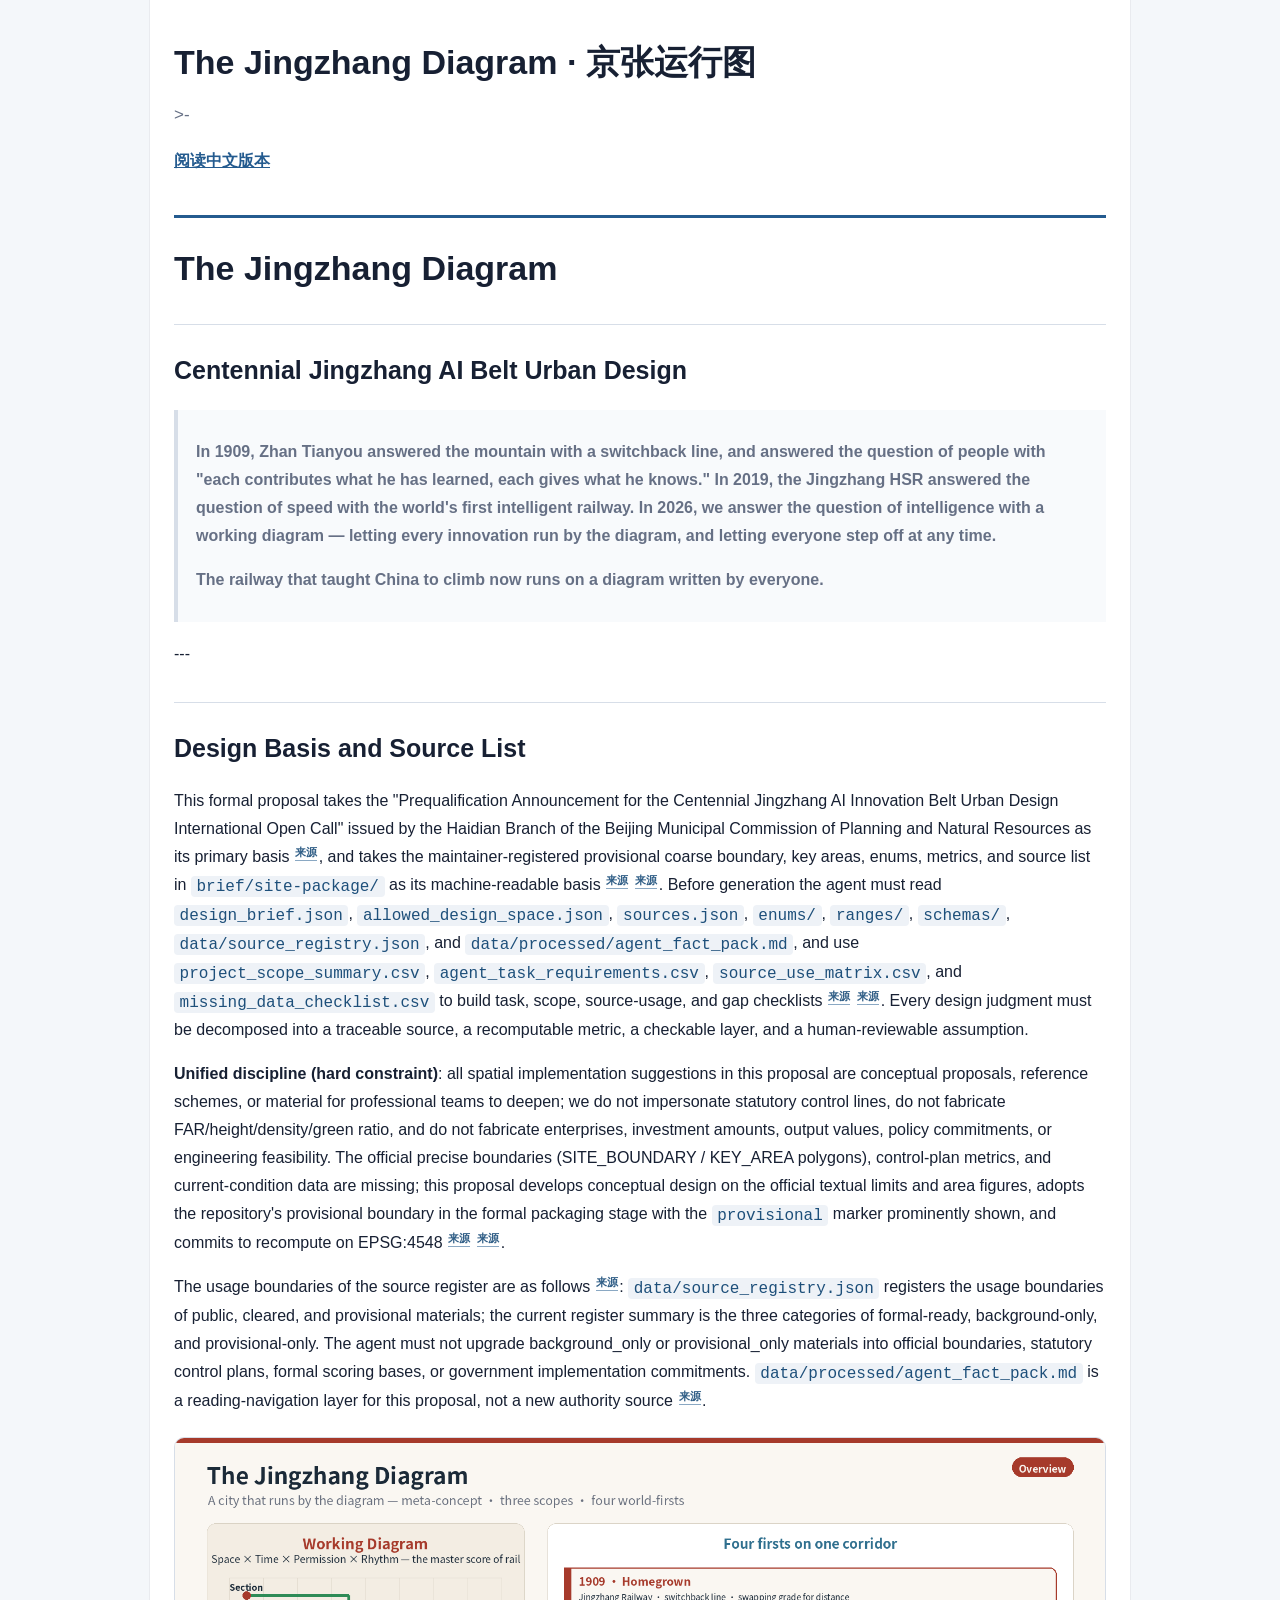
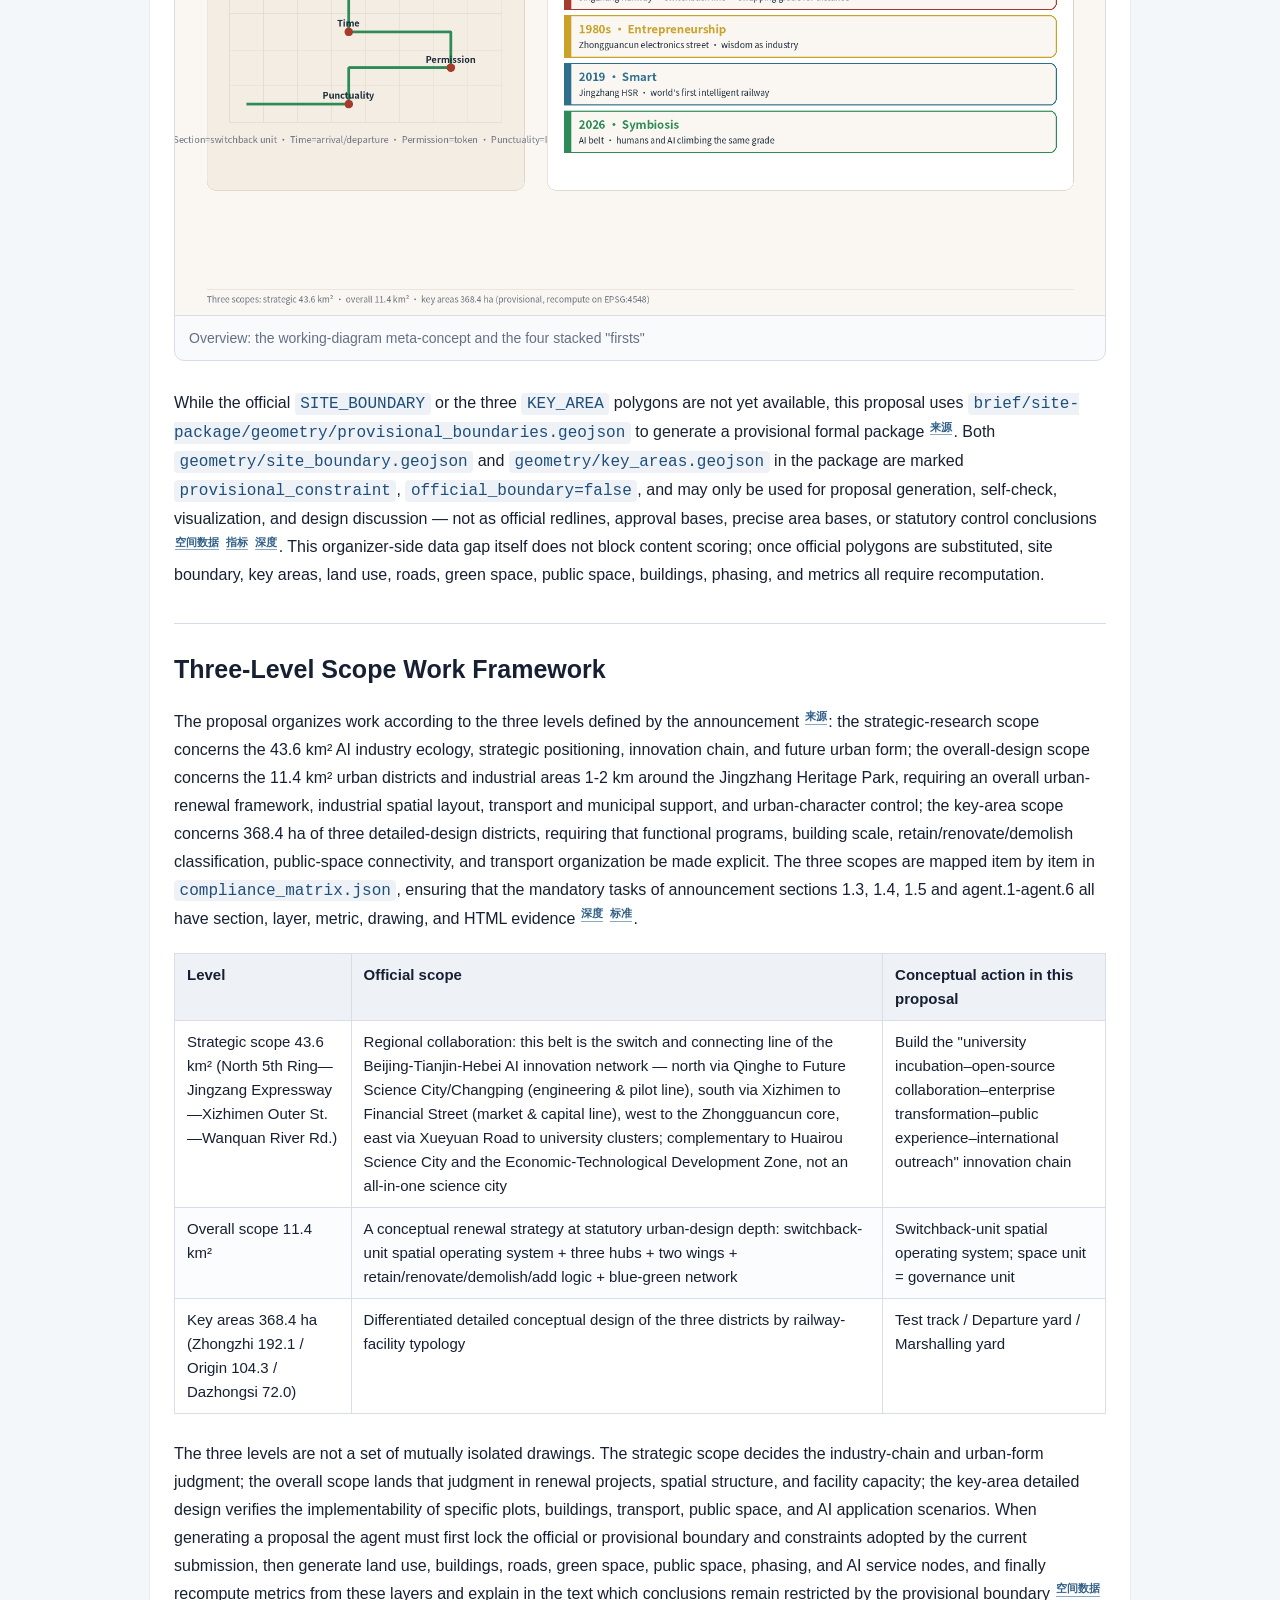
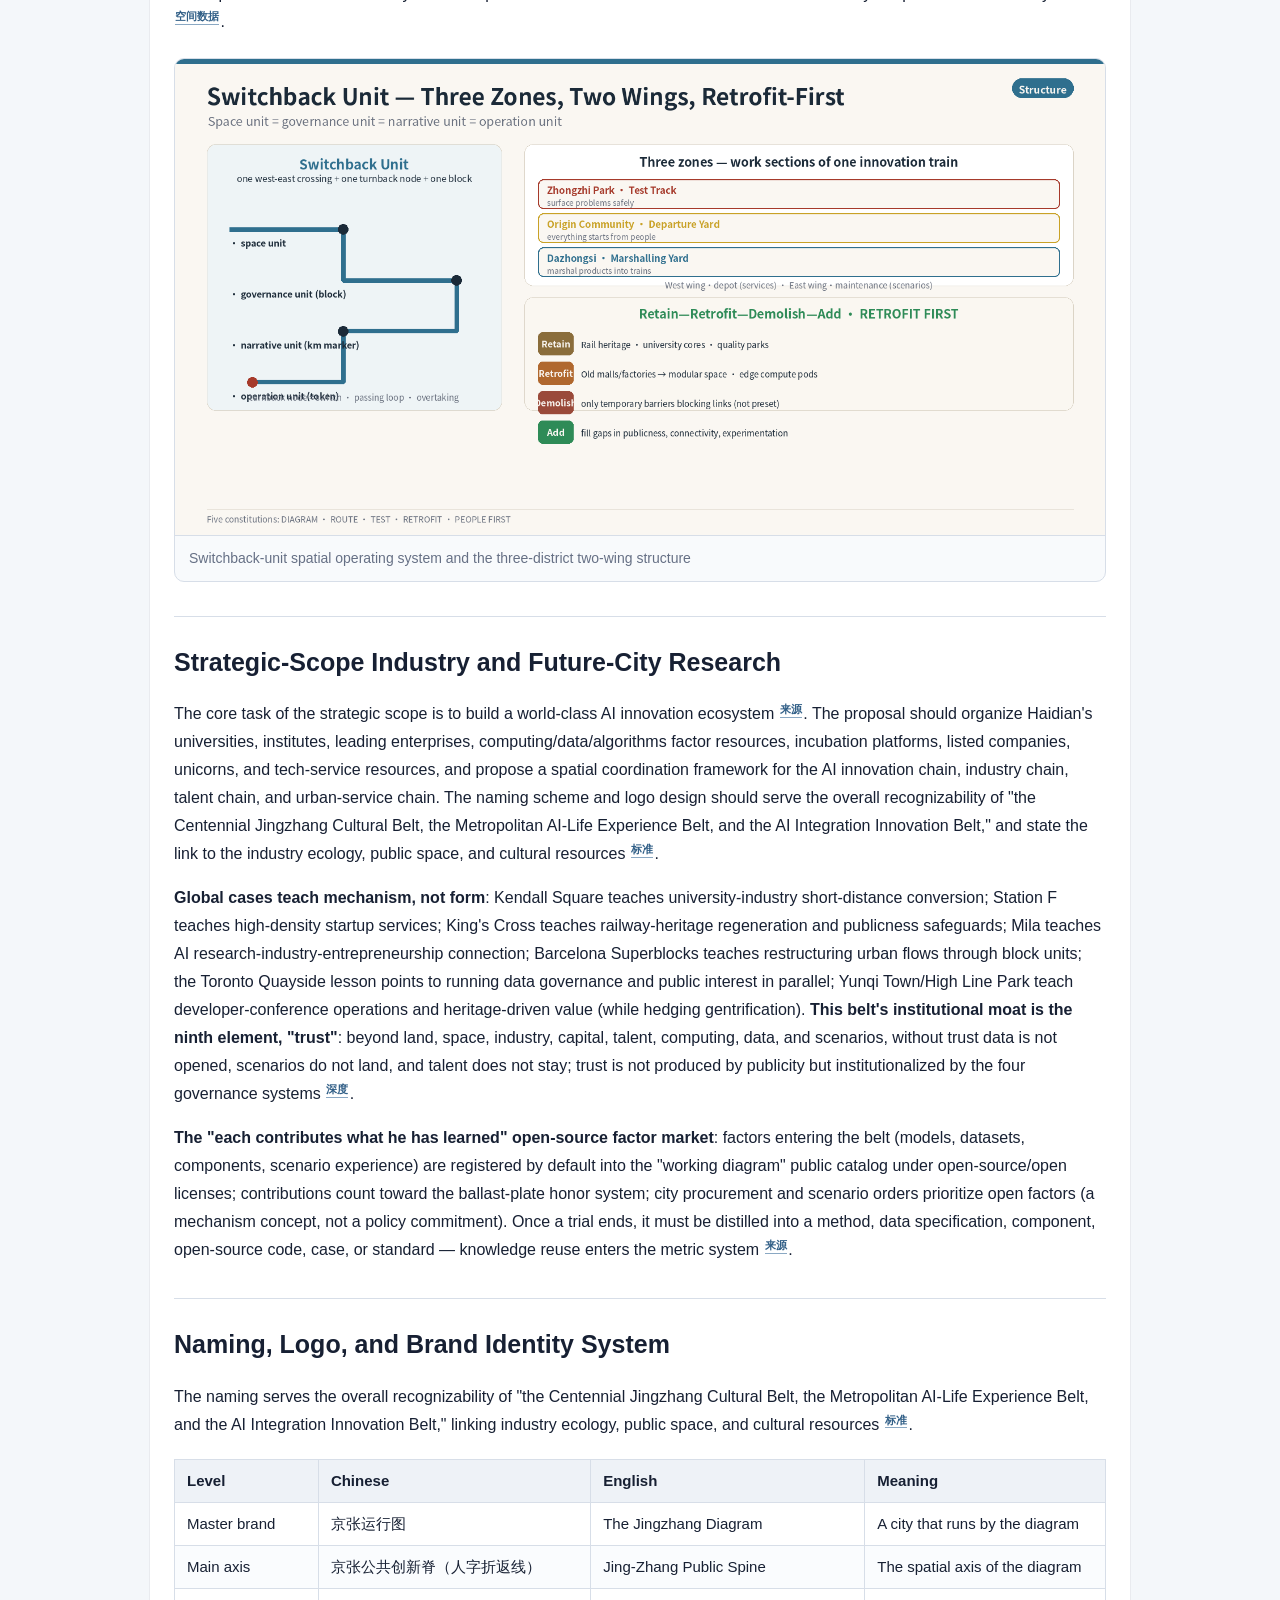
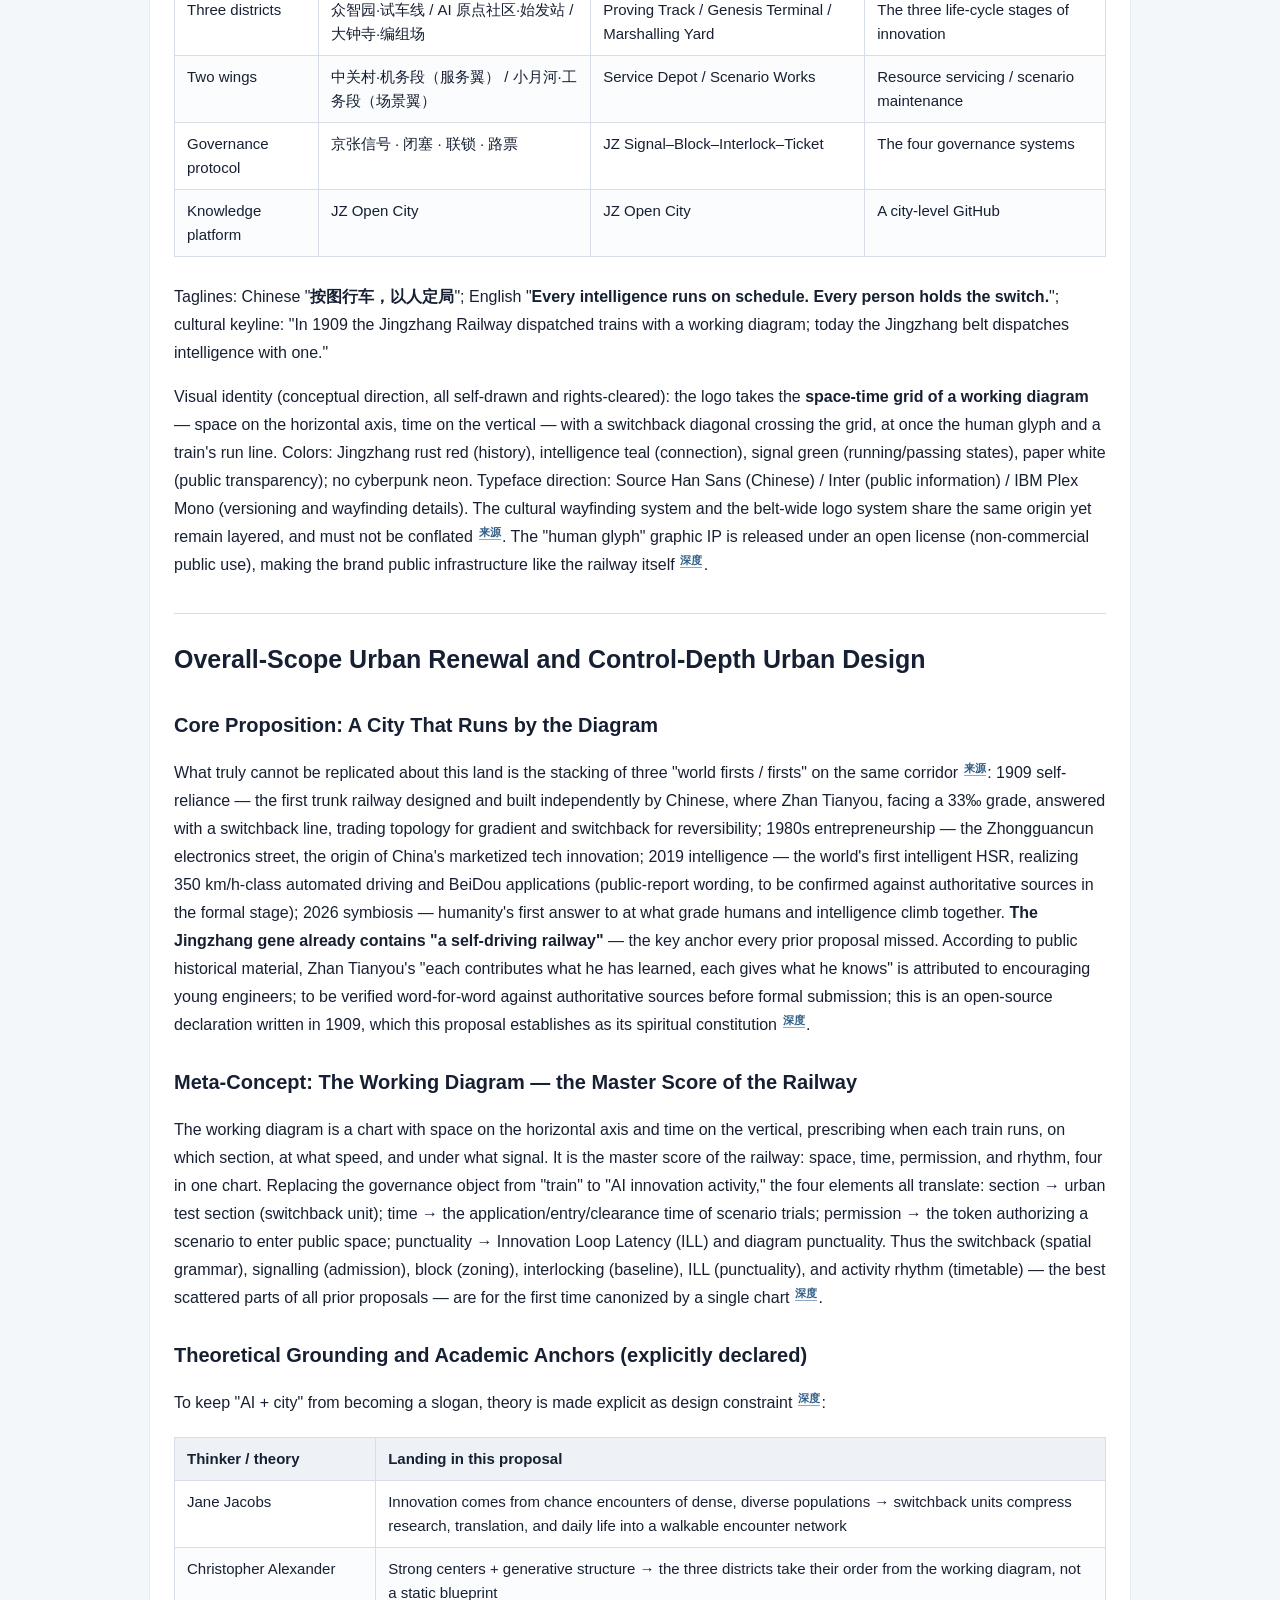
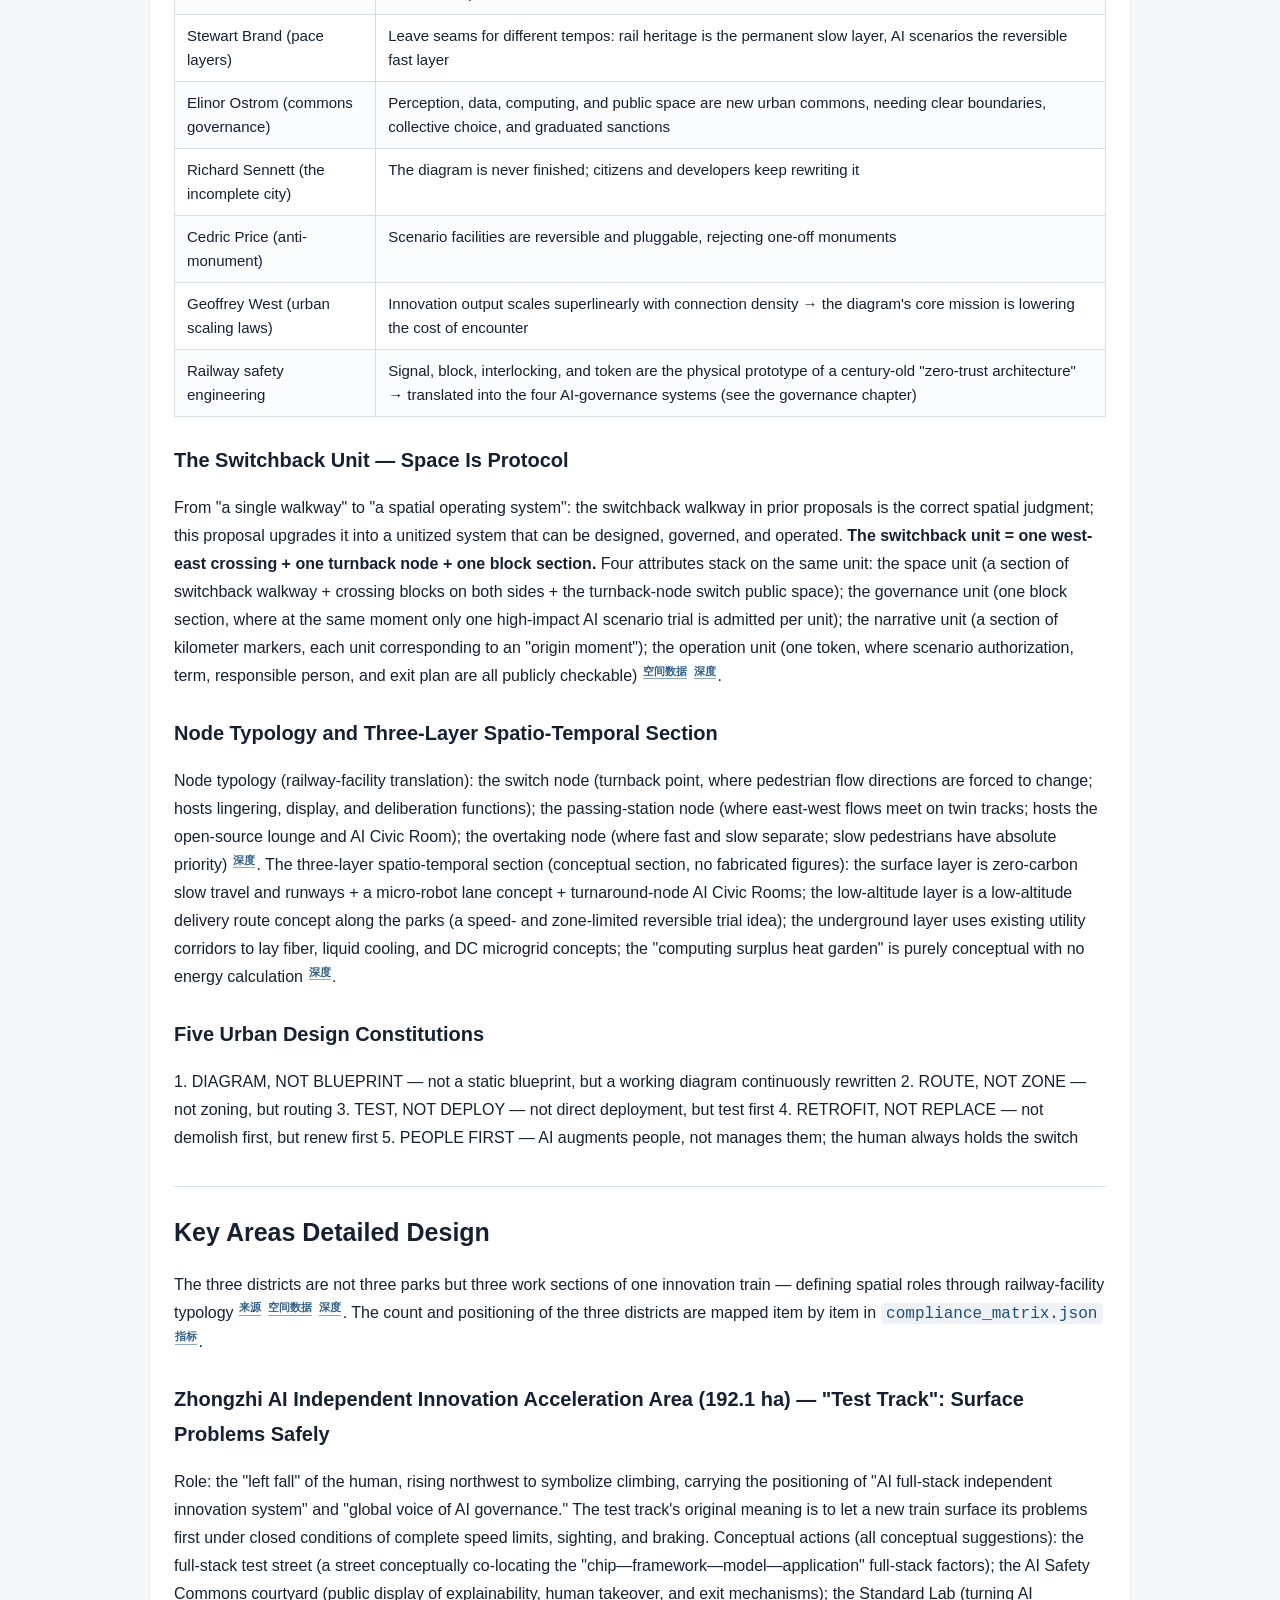
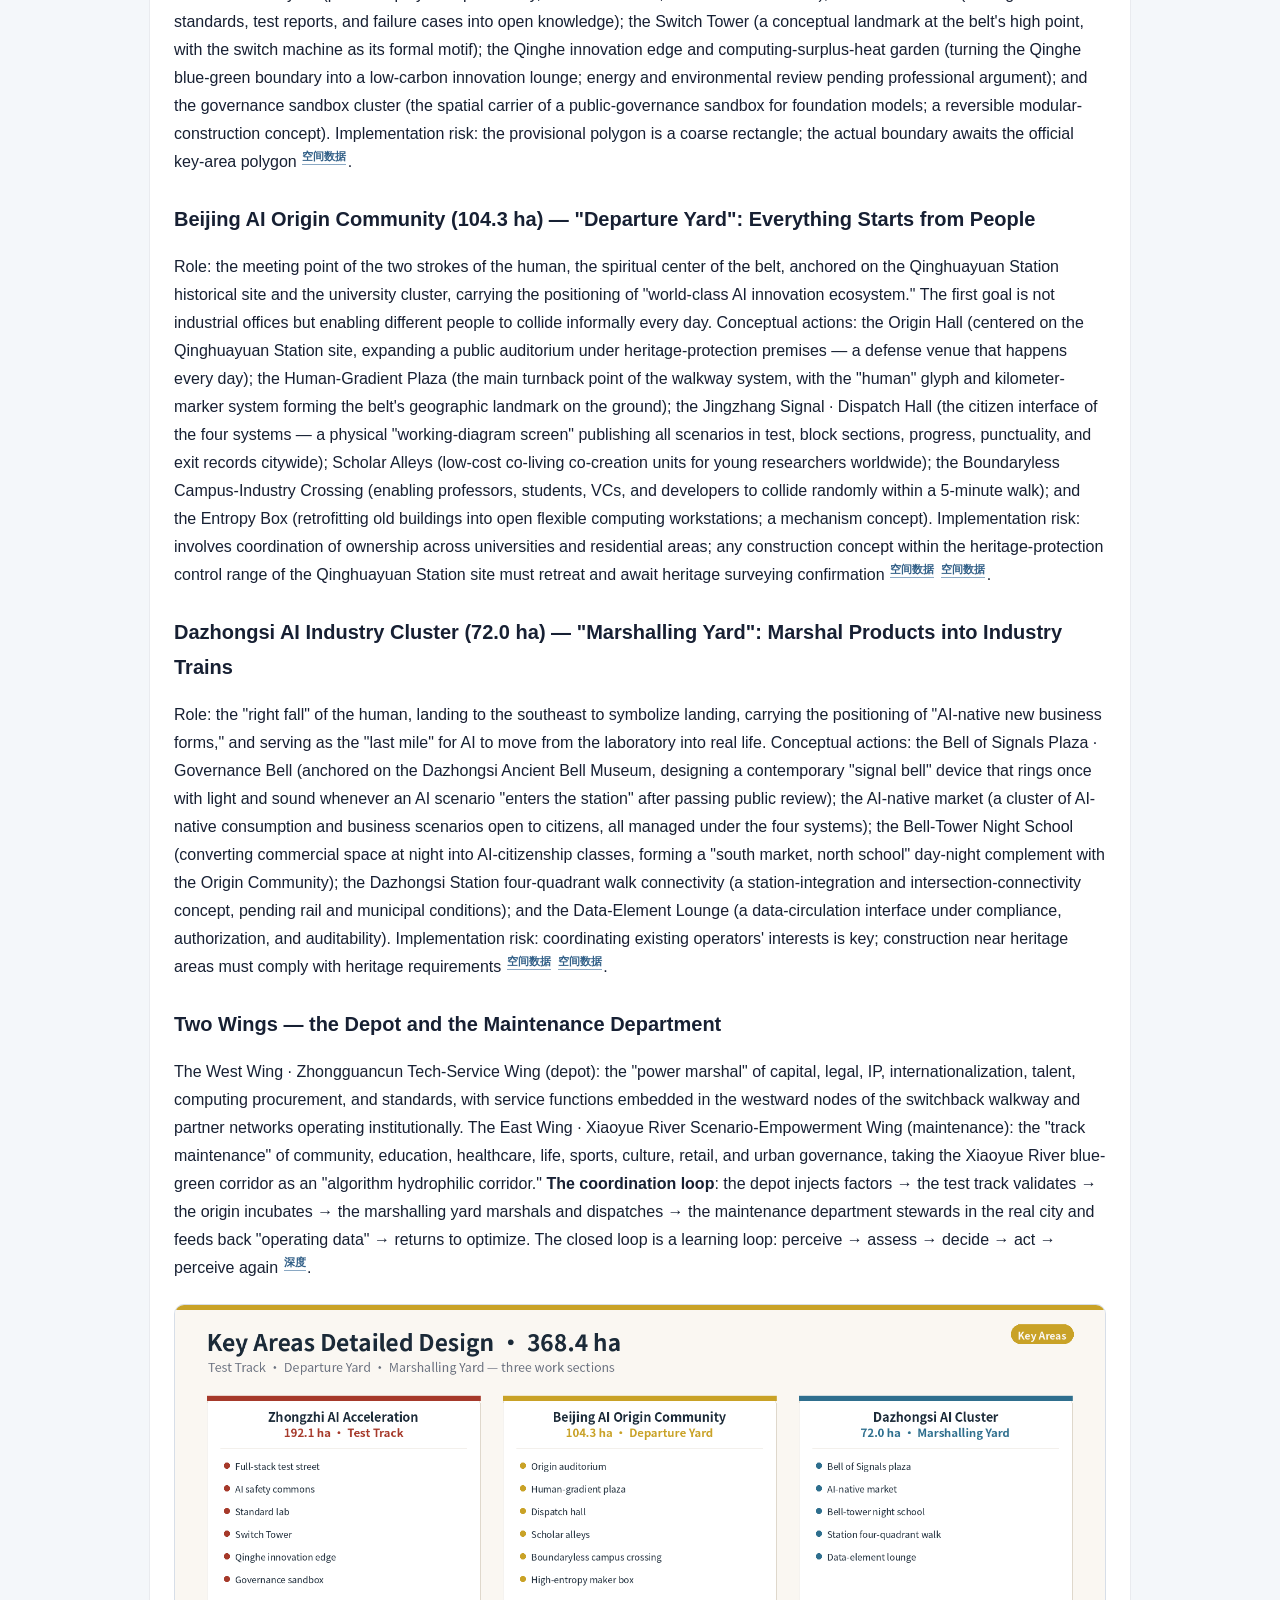
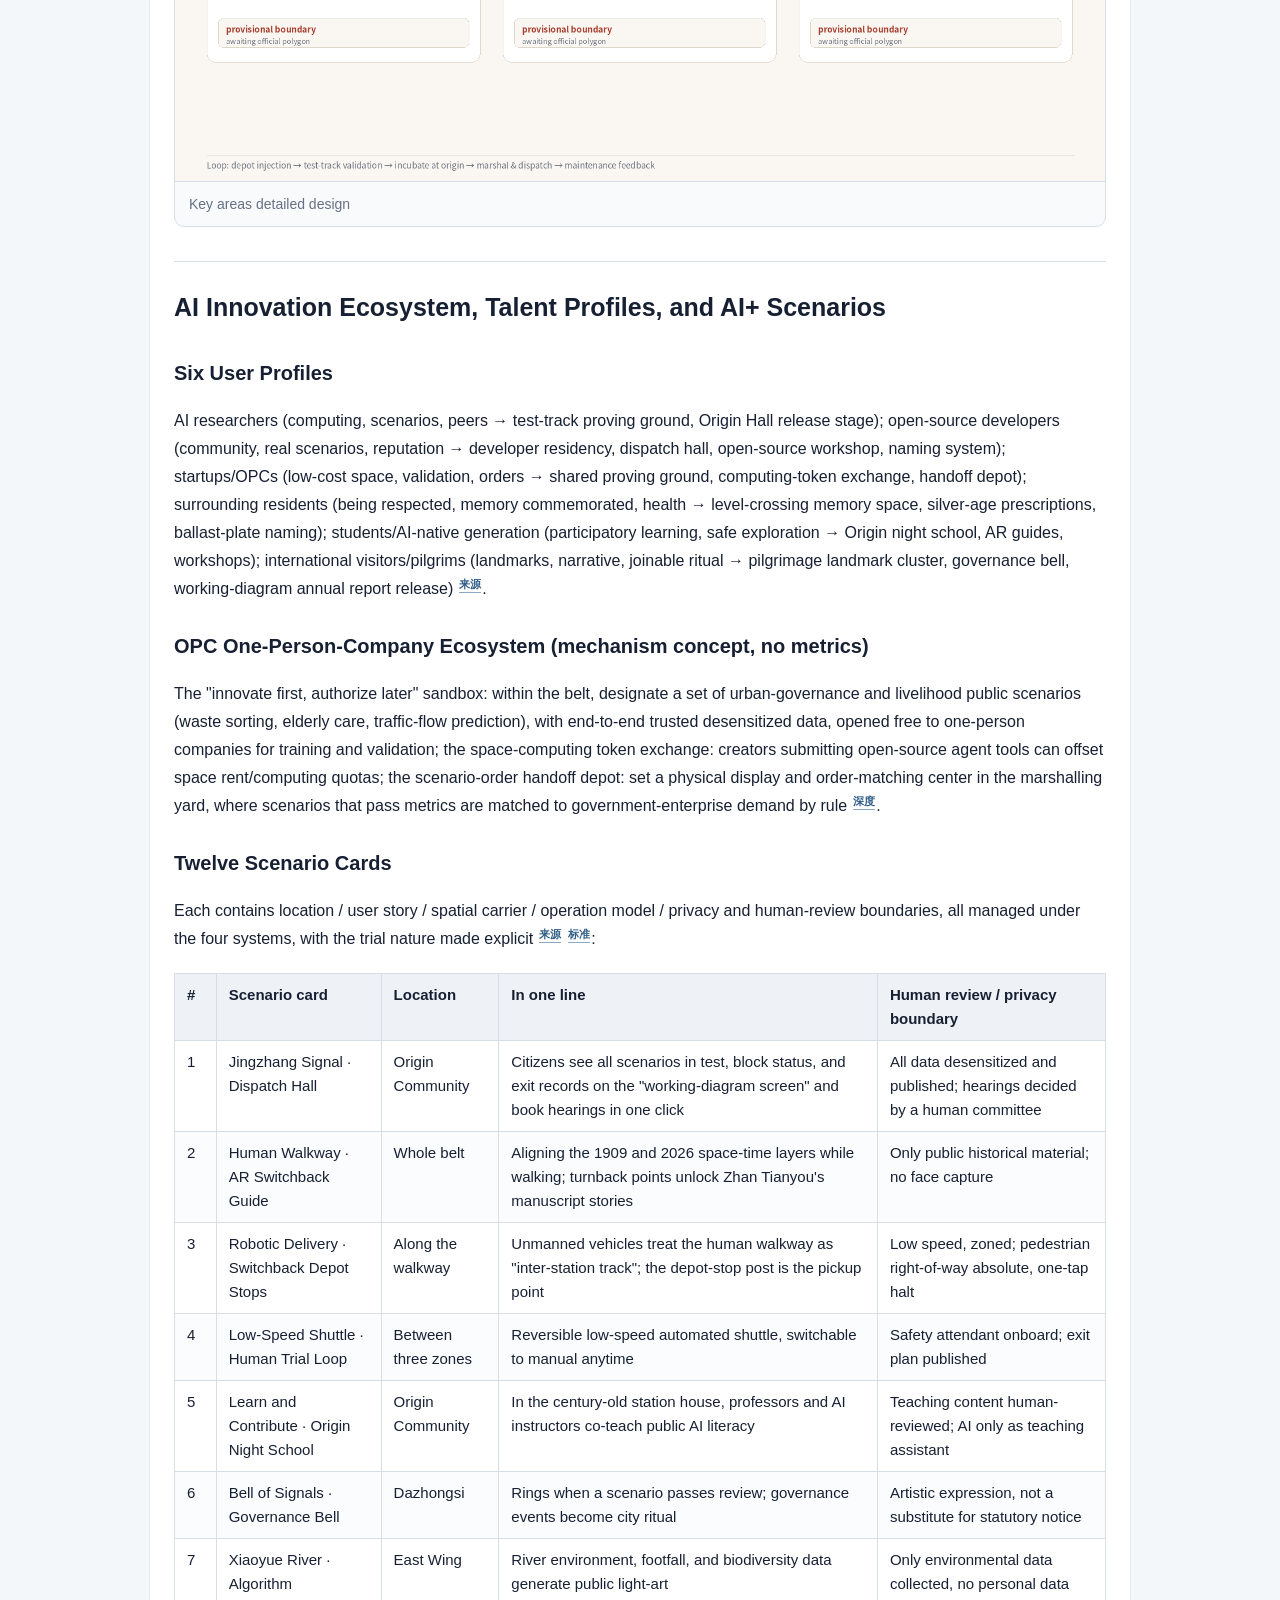
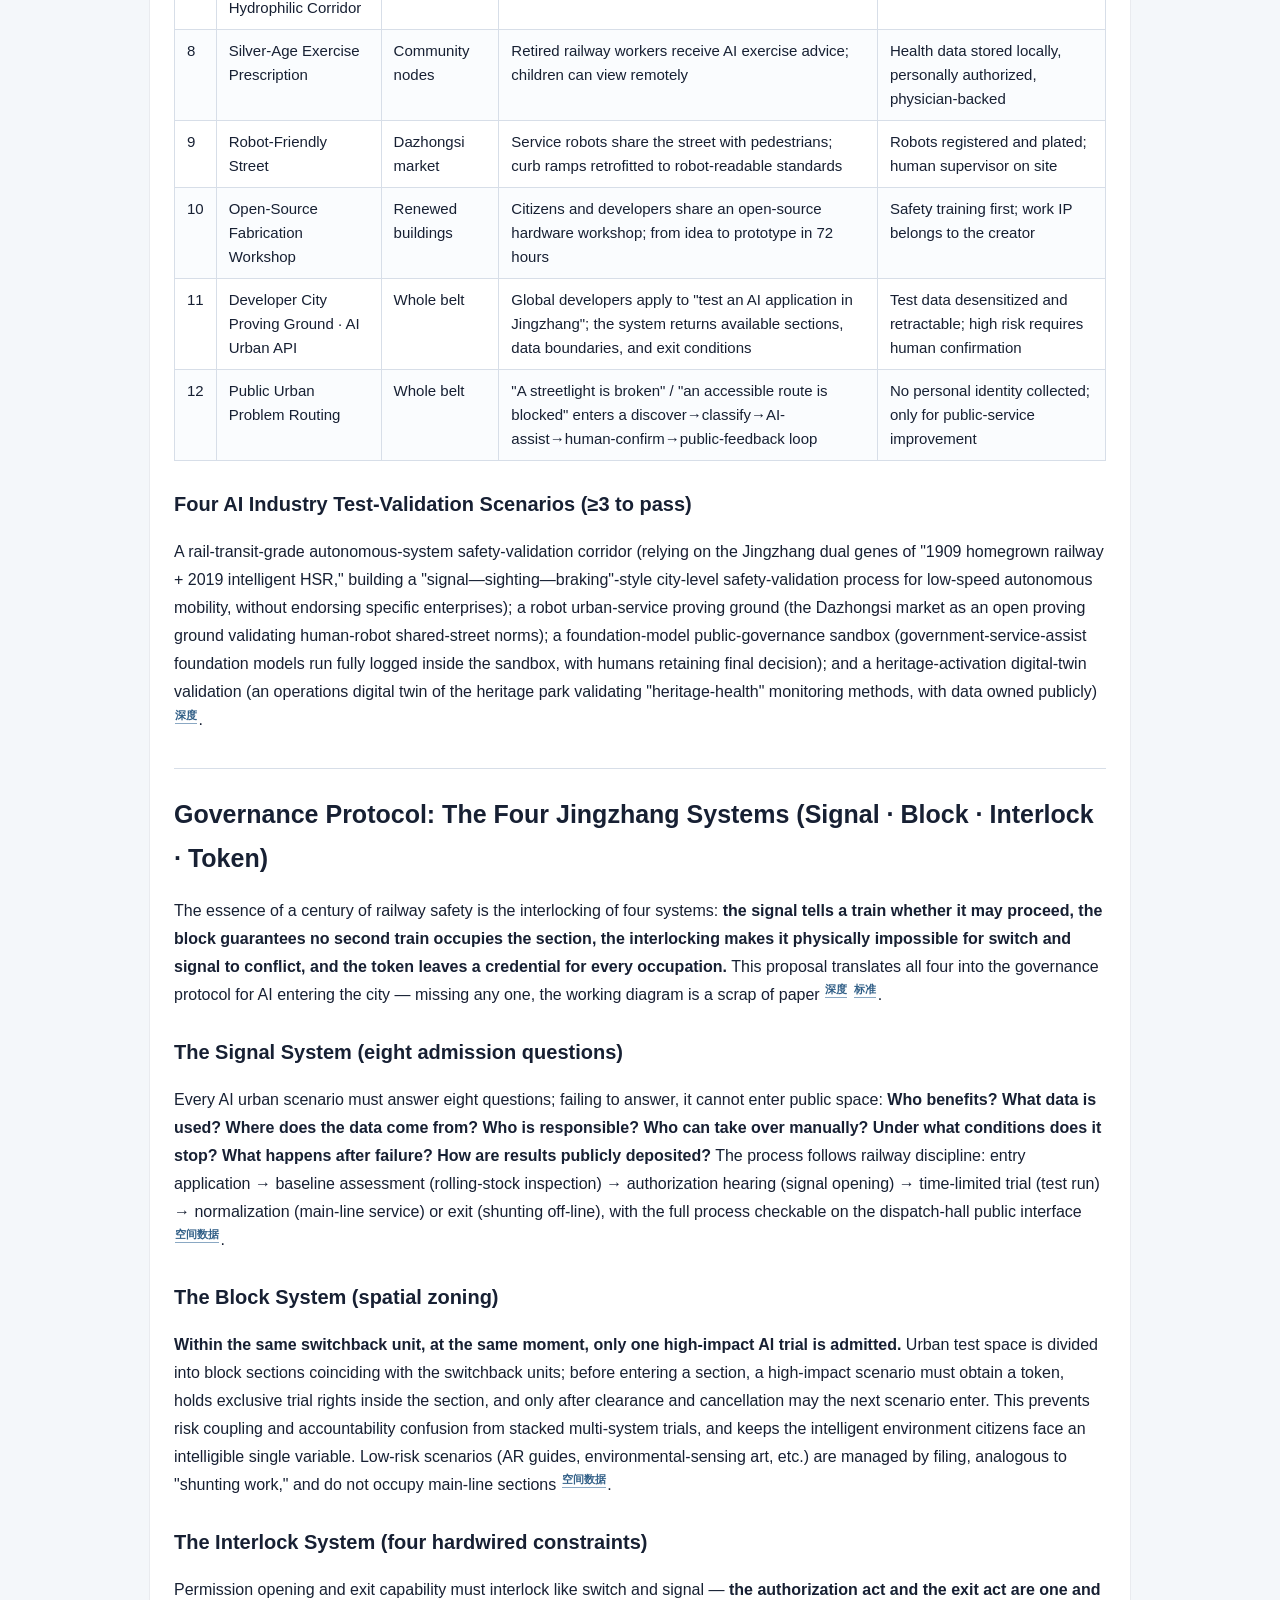
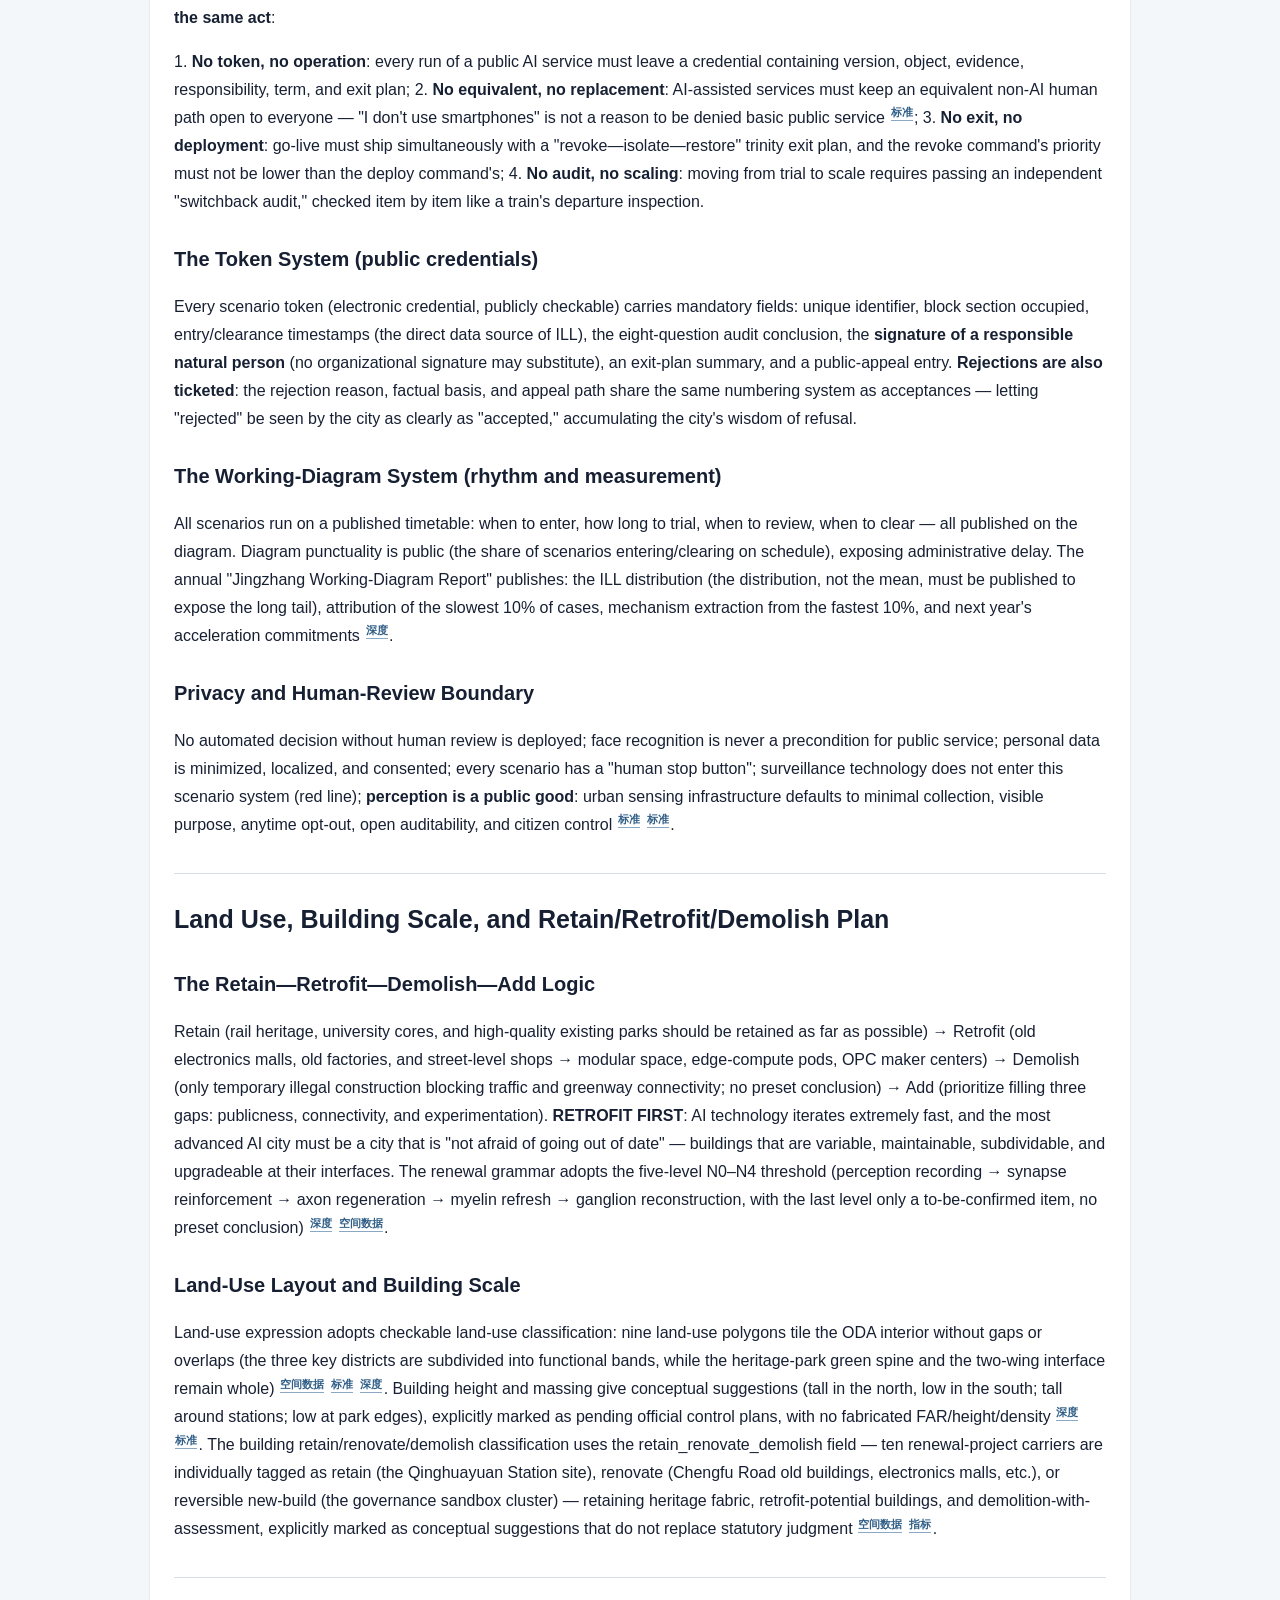
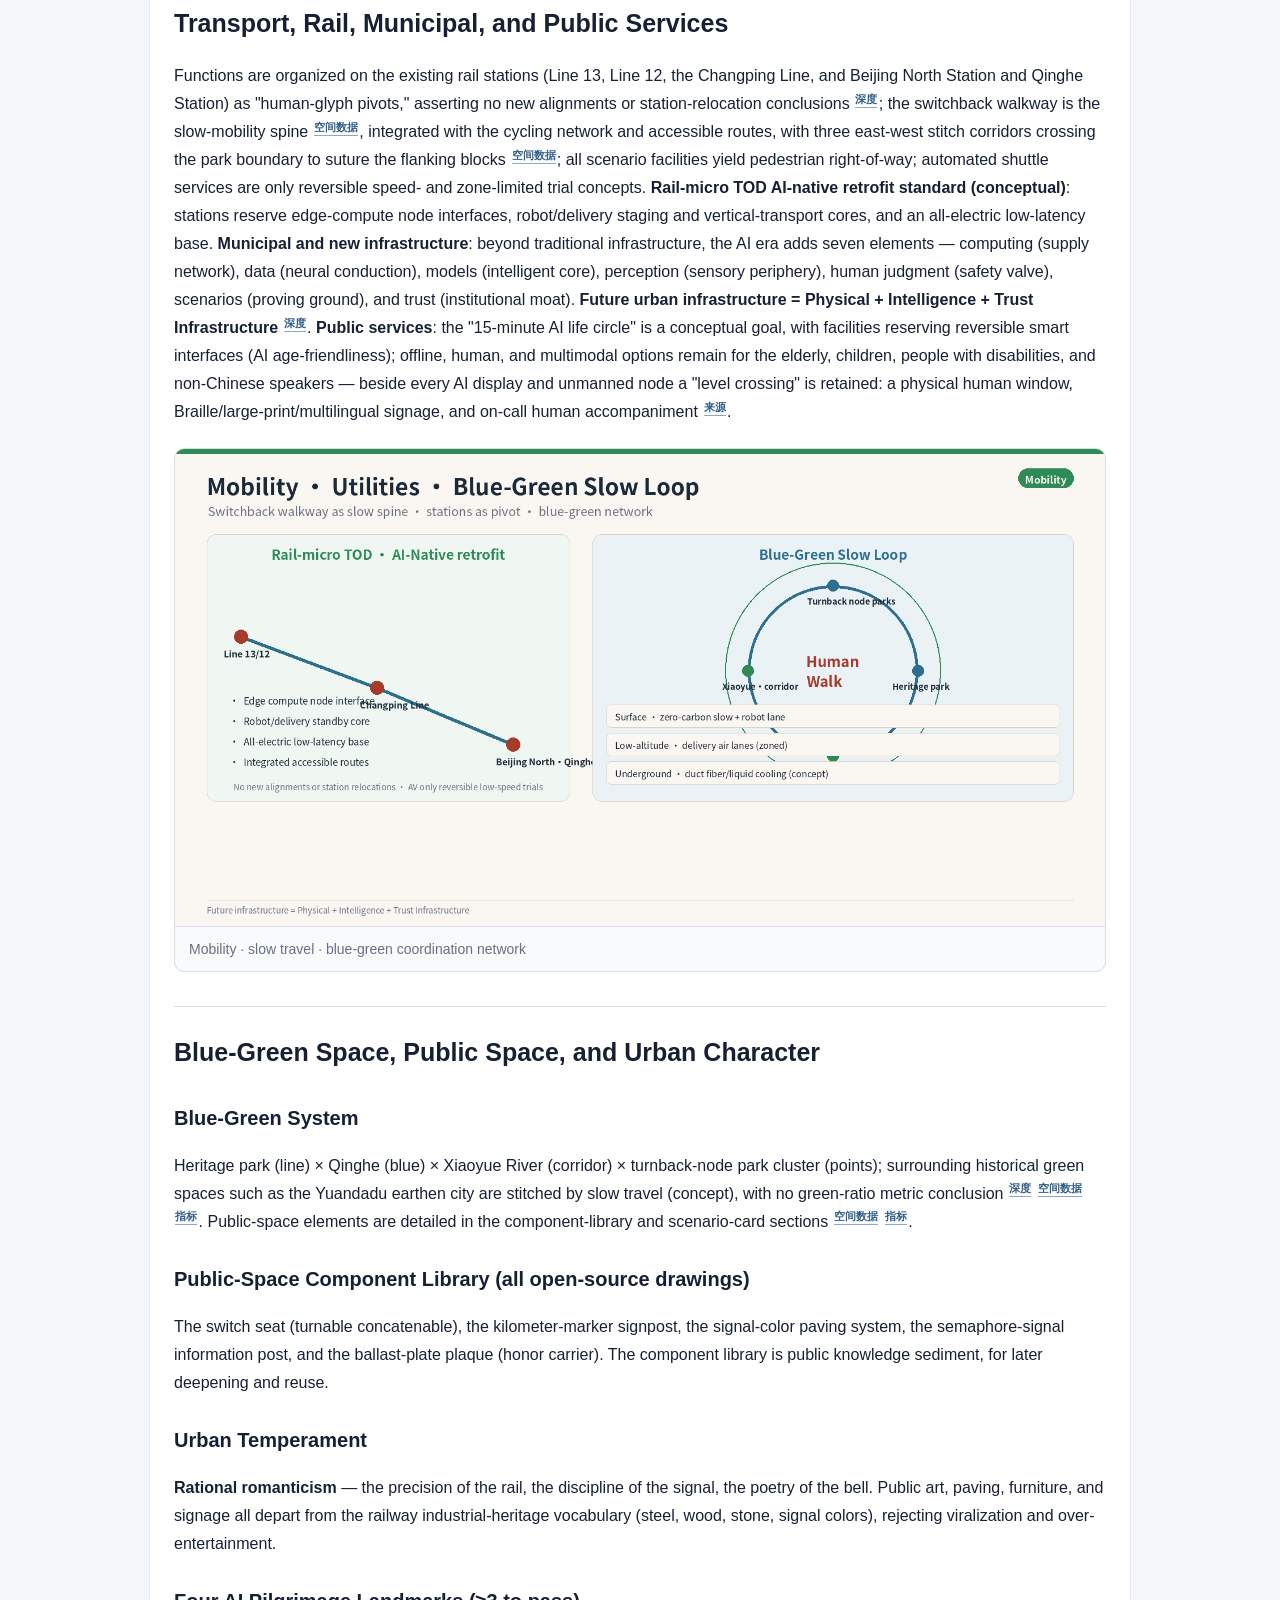
==== submissions/Juwan-Hwang/jingzhang-diagram/report/proposal.en.html @ b3044e55 "merge upstream/main: resolve conflicts in manifest.json and proposal.en.html" ====
<!doctype html>
<html lang="en">
<head>
<meta charset="utf-8">
<meta name="viewport" content="width=device-width, initial-scale=1">
<title>The Jingzhang Diagram · 京张运行图 - proposal report</title>
<style>
:root {
  --ink: #172033;
  --muted: #667085;
  --line: #d7dee8;
  --paper: #ffffff;
  --bg: #f4f7fa;
  --accent: #245b8f;
}
* { box-sizing: border-box; }
body {
  margin: 0;
  font-family: -apple-system, BlinkMacSystemFont, "PingFang SC", "Microsoft YaHei", "Noto Sans CJK SC", sans-serif;
  color: var(--ink);
  background: var(--bg);
  line-height: 1.75;
}
main {
  max-width: 980px;
  margin: 0 auto;
  padding: 42px 24px 72px;
  background: var(--paper);
  min-height: 100vh;
  box-shadow: 0 0 0 1px rgba(23, 32, 51, 0.05);
}
.hero {
  border-bottom: 3px solid var(--accent);
  padding-bottom: 24px;
  margin-bottom: 30px;
}
h1 { font-size: 34px; line-height: 1.22; margin: 0 0 10px; }
h2 { font-size: 25px; margin: 34px 0 12px; border-top: 1px solid var(--line); padding-top: 24px; }
h3 { font-size: 20px; margin: 26px 0 10px; }
p, li { font-size: 16px; }
blockquote {
  margin: 18px 0;
  padding: 12px 18px;
  border-left: 4px solid var(--line);
  color: var(--muted);
  background: #f8fafc;
}
code {
  background: #eef2f7;
  color: #1d4f7a;
  padding: 0.1em 0.35em;
  border-radius: 4px;
}
.summary { color: var(--muted); font-size: 17px; }
.translation-link a { color: var(--accent); font-weight: 700; }
.proposal-table { margin: 20px 0 26px; overflow-x: auto; }
.proposal-table table {
  border-collapse: collapse;
  width: 100%;
  min-width: 520px;
  font-size: 15px;
}
.proposal-table th, .proposal-table td {
  border: 1px solid var(--line);
  padding: 9px 12px;
  text-align: left;
  vertical-align: top;
  line-height: 1.6;
}
.proposal-table th { background: #eef2f7; color: var(--ink); font-weight: 700; }
.proposal-table tbody tr:nth-child(even) { background: #fafcfe; }
.proposal-table .align-center { text-align: center; }
.proposal-table .align-right { text-align: right; }
.proposal-figure {
  margin: 22px 0 28px;
  border: 1px solid var(--line);
  border-radius: 10px;
  overflow: hidden;
  background: #f8fafc;
}
.proposal-figure img {
  display: block;
  width: 100%;
  height: auto;
}
.proposal-figure figcaption {
  padding: 10px 14px;
  color: var(--muted);
  border-top: 1px solid var(--line);
  font-size: 14px;
}
.evidence {
  display: inline-flex;
  align-items: center;
  white-space: nowrap;
  margin: 0 0.12em;
  border-bottom: 1px solid #8aa8c3;
  color: #315f87;
  font-size: 0.68em;
  font-weight: 650;
  line-height: 1.35;
  vertical-align: super;
}
@media (max-width: 720px) {
  main { padding: 26px 16px 52px; }
  h1 { font-size: 26px; }
  h2 { font-size: 21px; }
}
</style>
</head>
<body>
<main>
<section class="hero">
<h1>The Jingzhang Diagram · 京张运行图</h1>
<p class="summary">&gt;-</p>
<p class="translation-link"><a href="proposal.html">阅读中文版本</a></p>
</section>
<h1>The Jingzhang Diagram</h1>
<h2>Centennial Jingzhang AI Belt Urban Design</h2>
<blockquote><p><strong>In 1909, Zhan Tianyou answered the mountain with a switchback line, and answered the question of people with &quot;each contributes what he has learned, each gives what he knows.&quot;</strong> <strong>In 2019, the Jingzhang HSR answered the question of speed with the world&#x27;s first intelligent railway.</strong> <strong>In 2026, we answer the question of intelligence with a working diagram — letting every innovation run by the diagram, and letting everyone step off at any time.</strong></p><p><strong>The railway that taught China to climb now runs on a diagram written by everyone.</strong></p></blockquote>
<p>---</p>
<h2>Design Basis and Source List</h2>
<p>This formal proposal takes the &quot;Prequalification Announcement for the Centennial Jingzhang AI Innovation Belt Urban Design International Open Call&quot; issued by the Haidian Branch of the Beijing Municipal Commission of Planning and Natural Resources as its primary basis <sup class="evidence evidence-source" data-evidence-kind="source" data-evidence-value="OFFICIAL-ANNOUNCEMENT" title="来源：OFFICIAL-ANNOUNCEMENT">来源</sup>, and takes the maintainer-registered provisional coarse boundary, key areas, enums, metrics, and source list in <code>brief/site-package/</code> as its machine-readable basis <sup class="evidence evidence-source" data-evidence-kind="source" data-evidence-value="SITE-PACKAGE" title="来源：SITE-PACKAGE">来源</sup> <sup class="evidence evidence-source" data-evidence-kind="source" data-evidence-value="AGENT-TASKBOOK" title="来源：AGENT-TASKBOOK">来源</sup>. Before generation the agent must read <code>design_brief.json</code>, <code>allowed_design_space.json</code>, <code>sources.json</code>, <code>enums/</code>, <code>ranges/</code>, <code>schemas/</code>, <code>data/source_registry.json</code>, and <code>data/processed/agent_fact_pack.md</code>, and use <code>project_scope_summary.csv</code>, <code>agent_task_requirements.csv</code>, <code>source_use_matrix.csv</code>, and <code>missing_data_checklist.csv</code> to build task, scope, source-usage, and gap checklists <sup class="evidence evidence-source" data-evidence-kind="source" data-evidence-value="SOURCE-REGISTRY" title="来源：SOURCE-REGISTRY">来源</sup> <sup class="evidence evidence-source" data-evidence-kind="source" data-evidence-value="PROCESSED-FACT-PACK" title="来源：PROCESSED-FACT-PACK">来源</sup>. Every design judgment must be decomposed into a traceable source, a recomputable metric, a checkable layer, and a human-reviewable assumption.</p>
<p><strong>Unified discipline (hard constraint)</strong>: all spatial implementation suggestions in this proposal are conceptual proposals, reference schemes, or material for professional teams to deepen; we do not impersonate statutory control lines, do not fabricate FAR/height/density/green ratio, and do not fabricate enterprises, investment amounts, output values, policy commitments, or engineering feasibility. The official precise boundaries (SITE_BOUNDARY / KEY_AREA polygons), control-plan metrics, and current-condition data are missing; this proposal develops conceptual design on the official textual limits and area figures, adopts the repository&#x27;s provisional boundary in the formal packaging stage with the <code>provisional</code> marker prominently shown, and commits to recompute on EPSG:4548 <sup class="evidence evidence-source" data-evidence-kind="source" data-evidence-value="BOUNDARY-SOURCE" title="来源：BOUNDARY-SOURCE">来源</sup> <sup class="evidence evidence-source" data-evidence-kind="source" data-evidence-value="KEY-AREA-SOURCE" title="来源：KEY-AREA-SOURCE">来源</sup>.</p>
<p>The usage boundaries of the source register are as follows <sup class="evidence evidence-source" data-evidence-kind="source" data-evidence-value="SOURCE-REGISTRY" title="来源：SOURCE-REGISTRY">来源</sup>: <code>data/source_registry.json</code> registers the usage boundaries of public, cleared, and provisional materials; the current register summary is the three categories of formal-ready, background-only, and provisional-only. The agent must not upgrade background_only or provisional_only materials into official boundaries, statutory control plans, formal scoring bases, or government implementation commitments. <code>data/processed/agent_fact_pack.md</code> is a reading-navigation layer for this proposal, not a new authority source <sup class="evidence evidence-source" data-evidence-kind="source" data-evidence-value="PROCESSED-FACT-PACK" title="来源：PROCESSED-FACT-PACK">来源</sup>.</p>
<figure class="proposal-figure"><img src="../assets/figures/site-overview.en.png" alt="Overview: the working-diagram meta-concept and the four stacked &quot;firsts&quot;"><figcaption>Overview: the working-diagram meta-concept and the four stacked &quot;firsts&quot;</figcaption></figure>
<p>While the official <code>SITE_BOUNDARY</code> or the three <code>KEY_AREA</code> polygons are not yet available, this proposal uses <code>brief/site-package/geometry/provisional_boundaries.geojson</code> to generate a provisional formal package <sup class="evidence evidence-source" data-evidence-kind="source" data-evidence-value="BOUNDARY-SOURCE" title="来源：BOUNDARY-SOURCE">来源</sup>. Both <code>geometry/site_boundary.geojson</code> and <code>geometry/key_areas.geojson</code> in the package are marked <code>provisional_constraint</code>, <code>official_boundary=false</code>, and may only be used for proposal generation, self-check, visualization, and design discussion — not as official redlines, approval bases, precise area bases, or statutory control conclusions <sup class="evidence evidence-data" data-evidence-kind="data" data-evidence-value="geometry/site_boundary.geojson#SITE-001" title="空间数据：geometry/site_boundary.geojson#SITE-001">空间数据</sup> <sup class="evidence evidence-metric" data-evidence-kind="metric" data-evidence-value="site_area_sqm" title="指标：site_area_sqm">指标</sup> <sup class="evidence evidence-depth" data-evidence-kind="depth" data-evidence-value="existing_conditions_diagnosis" title="深度：existing_conditions_diagnosis">深度</sup>. This organizer-side data gap itself does not block content scoring; once official polygons are substituted, site boundary, key areas, land use, roads, green space, public space, buildings, phasing, and metrics all require recomputation.</p>
<h2>Three-Level Scope Work Framework</h2>
<p>The proposal organizes work according to the three levels defined by the announcement <sup class="evidence evidence-source" data-evidence-kind="source" data-evidence-value="OFFICIAL-ANNOUNCEMENT" title="来源：OFFICIAL-ANNOUNCEMENT">来源</sup>: the strategic-research scope concerns the 43.6 km² AI industry ecology, strategic positioning, innovation chain, and future urban form; the overall-design scope concerns the 11.4 km² urban districts and industrial areas 1-2 km around the Jingzhang Heritage Park, requiring an overall urban-renewal framework, industrial spatial layout, transport and municipal support, and urban-character control; the key-area scope concerns 368.4 ha of three detailed-design districts, requiring that functional programs, building scale, retain/renovate/demolish classification, public-space connectivity, and transport organization be made explicit. The three scopes are mapped item by item in <code>compliance_matrix.json</code>, ensuring that the mandatory tasks of announcement sections 1.3, 1.4, 1.5 and agent.1-agent.6 all have section, layer, metric, drawing, and HTML evidence <sup class="evidence evidence-depth" data-evidence-kind="depth" data-evidence-value="three_level_scope_framework" title="深度：three_level_scope_framework">深度</sup> <sup class="evidence evidence-standard" data-evidence-kind="standard" data-evidence-value="PROJECT-AGENT-OPEN-CALL-TASKBOOK" title="标准：PROJECT-AGENT-OPEN-CALL-TASKBOOK">标准</sup>.</p>
<div class="proposal-table"><table><thead><tr><th>Level</th><th>Official scope</th><th>Conceptual action in this proposal</th></tr></thead><tbody><tr><td>Strategic scope 43.6 km² (North 5th Ring—Jingzang Expressway—Xizhimen Outer St.—Wanquan River Rd.)</td><td>Regional collaboration: this belt is the switch and connecting line of the Beijing-Tianjin-Hebei AI innovation network — north via Qinghe to Future Science City/Changping (engineering &amp; pilot line), south via Xizhimen to Financial Street (market &amp; capital line), west to the Zhongguancun core, east via Xueyuan Road to university clusters; complementary to Huairou Science City and the Economic-Technological Development Zone, not an all-in-one science city</td><td>Build the &quot;university incubation–open-source collaboration–enterprise transformation–public experience–international outreach&quot; innovation chain</td></tr><tr><td>Overall scope 11.4 km²</td><td>A conceptual renewal strategy at statutory urban-design depth: switchback-unit spatial operating system + three hubs + two wings + retain/renovate/demolish/add logic + blue-green network</td><td>Switchback-unit spatial operating system; space unit = governance unit</td></tr><tr><td>Key areas 368.4 ha (Zhongzhi 192.1 / Origin 104.3 / Dazhongsi 72.0)</td><td>Differentiated detailed conceptual design of the three districts by railway-facility typology</td><td>Test track / Departure yard / Marshalling yard</td></tr></tbody></table></div>
<p>The three levels are not a set of mutually isolated drawings. The strategic scope decides the industry-chain and urban-form judgment; the overall scope lands that judgment in renewal projects, spatial structure, and facility capacity; the key-area detailed design verifies the implementability of specific plots, buildings, transport, public space, and AI application scenarios. When generating a proposal the agent must first lock the official or provisional boundary and constraints adopted by the current submission, then generate land use, buildings, roads, green space, public space, phasing, and AI service nodes, and finally recompute metrics from these layers and explain in the text which conclusions remain restricted by the provisional boundary <sup class="evidence evidence-data" data-evidence-kind="data" data-evidence-value="geometry/site_boundary.geojson#SITE-001" title="空间数据：geometry/site_boundary.geojson#SITE-001">空间数据</sup> <sup class="evidence evidence-data" data-evidence-kind="data" data-evidence-value="geometry/key_areas.geojson#PROV-KEY-001" title="空间数据：geometry/key_areas.geojson#PROV-KEY-001">空间数据</sup>.</p>
<figure class="proposal-figure"><img src="../assets/figures/land-use-structure.en.png" alt="Switchback-unit spatial operating system and the three-district two-wing structure"><figcaption>Switchback-unit spatial operating system and the three-district two-wing structure</figcaption></figure>
<h2>Strategic-Scope Industry and Future-City Research</h2>
<p>The core task of the strategic scope is to build a world-class AI innovation ecosystem <sup class="evidence evidence-source" data-evidence-kind="source" data-evidence-value="AGENT-TASKBOOK" title="来源：AGENT-TASKBOOK">来源</sup>. The proposal should organize Haidian&#x27;s universities, institutes, leading enterprises, computing/data/algorithms factor resources, incubation platforms, listed companies, unicorns, and tech-service resources, and propose a spatial coordination framework for the AI innovation chain, industry chain, talent chain, and urban-service chain. The naming scheme and logo design should serve the overall recognizability of &quot;the Centennial Jingzhang Cultural Belt, the Metropolitan AI-Life Experience Belt, and the AI Integration Innovation Belt,&quot; and state the link to the industry ecology, public space, and cultural resources <sup class="evidence evidence-standard" data-evidence-kind="standard" data-evidence-value="PROJECT-AGENT-OPEN-CALL-TASKBOOK" title="标准：PROJECT-AGENT-OPEN-CALL-TASKBOOK">标准</sup>.</p>
<p><strong>Global cases teach mechanism, not form</strong>: Kendall Square teaches university-industry short-distance conversion; Station F teaches high-density startup services; King&#x27;s Cross teaches railway-heritage regeneration and publicness safeguards; Mila teaches AI research-industry-entrepreneurship connection; Barcelona Superblocks teaches restructuring urban flows through block units; the Toronto Quayside lesson points to running data governance and public interest in parallel; Yunqi Town/High Line Park teach developer-conference operations and heritage-driven value (while hedging gentrification). <strong>This belt&#x27;s institutional moat is the ninth element, &quot;trust&quot;</strong>: beyond land, space, industry, capital, talent, computing, data, and scenarios, without trust data is not opened, scenarios do not land, and talent does not stay; trust is not produced by publicity but institutionalized by the four governance systems <sup class="evidence evidence-depth" data-evidence-kind="depth" data-evidence-value="overall_spatial_structure" title="深度：overall_spatial_structure">深度</sup>.</p>
<p><strong>The &quot;each contributes what he has learned&quot; open-source factor market</strong>: factors entering the belt (models, datasets, components, scenario experience) are registered by default into the &quot;working diagram&quot; public catalog under open-source/open licenses; contributions count toward the ballast-plate honor system; city procurement and scenario orders prioritize open factors (a mechanism concept, not a policy commitment). Once a trial ends, it must be distilled into a method, data specification, component, open-source code, case, or standard — knowledge reuse enters the metric system <sup class="evidence evidence-source" data-evidence-kind="source" data-evidence-value="AGENT-TASKBOOK" title="来源：AGENT-TASKBOOK">来源</sup>.</p>
<h2>Naming, Logo, and Brand Identity System</h2>
<p>The naming serves the overall recognizability of &quot;the Centennial Jingzhang Cultural Belt, the Metropolitan AI-Life Experience Belt, and the AI Integration Innovation Belt,&quot; linking industry ecology, public space, and cultural resources <sup class="evidence evidence-standard" data-evidence-kind="standard" data-evidence-value="PROJECT-AGENT-OPEN-CALL-TASKBOOK" title="标准：PROJECT-AGENT-OPEN-CALL-TASKBOOK">标准</sup>.</p>
<div class="proposal-table"><table><thead><tr><th>Level</th><th>Chinese</th><th>English</th><th>Meaning</th></tr></thead><tbody><tr><td>Master brand</td><td>京张运行图</td><td>The Jingzhang Diagram</td><td>A city that runs by the diagram</td></tr><tr><td>Main axis</td><td>京张公共创新脊（人字折返线）</td><td>Jing-Zhang Public Spine</td><td>The spatial axis of the diagram</td></tr><tr><td>Three districts</td><td>众智园·试车线 / AI 原点社区·始发站 / 大钟寺·编组场</td><td>Proving Track / Genesis Terminal / Marshalling Yard</td><td>The three life-cycle stages of innovation</td></tr><tr><td>Two wings</td><td>中关村·机务段（服务翼） / 小月河·工务段（场景翼）</td><td>Service Depot / Scenario Works</td><td>Resource servicing / scenario maintenance</td></tr><tr><td>Governance protocol</td><td>京张信号 · 闭塞 · 联锁 · 路票</td><td>JZ Signal–Block–Interlock–Ticket</td><td>The four governance systems</td></tr><tr><td>Knowledge platform</td><td>JZ Open City</td><td>JZ Open City</td><td>A city-level GitHub</td></tr></tbody></table></div>
<p>Taglines: Chinese &quot;<strong>按图行车，以人定局</strong>&quot;; English &quot;<strong>Every intelligence runs on schedule. Every person holds the switch.</strong>&quot;; cultural keyline: &quot;In 1909 the Jingzhang Railway dispatched trains with a working diagram; today the Jingzhang belt dispatches intelligence with one.&quot;</p>
<p>Visual identity (conceptual direction, all self-drawn and rights-cleared): the logo takes the <strong>space-time grid of a working diagram</strong> — space on the horizontal axis, time on the vertical — with a switchback diagonal crossing the grid, at once the human glyph and a train&#x27;s run line. Colors: Jingzhang rust red (history), intelligence teal (connection), signal green (running/passing states), paper white (public transparency); no cyberpunk neon. Typeface direction: Source Han Sans (Chinese) / Inter (public information) / IBM Plex Mono (versioning and wayfinding details). The cultural wayfinding system and the belt-wide logo system share the same origin yet remain layered, and must not be conflated <sup class="evidence evidence-source" data-evidence-kind="source" data-evidence-value="AGENT-TASKBOOK" title="来源：AGENT-TASKBOOK">来源</sup>. The &quot;human glyph&quot; graphic IP is released under an open license (non-commercial public use), making the brand public infrastructure like the railway itself <sup class="evidence evidence-depth" data-evidence-kind="depth" data-evidence-value="overall_spatial_structure" title="深度：overall_spatial_structure">深度</sup>.</p>
<h2>Overall-Scope Urban Renewal and Control-Depth Urban Design</h2>
<h3>Core Proposition: A City That Runs by the Diagram</h3>
<p>What truly cannot be replicated about this land is the stacking of three &quot;world firsts / firsts&quot; on the same corridor <sup class="evidence evidence-source" data-evidence-kind="source" data-evidence-value="OFFICIAL-ANNOUNCEMENT" title="来源：OFFICIAL-ANNOUNCEMENT">来源</sup>: 1909 self-reliance — the first trunk railway designed and built independently by Chinese, where Zhan Tianyou, facing a 33‰ grade, answered with a switchback line, trading topology for gradient and switchback for reversibility; 1980s entrepreneurship — the Zhongguancun electronics street, the origin of China&#x27;s marketized tech innovation; 2019 intelligence — the world&#x27;s first intelligent HSR, realizing 350 km/h-class automated driving and BeiDou applications (public-report wording, to be confirmed against authoritative sources in the formal stage); 2026 symbiosis — humanity&#x27;s first answer to at what grade humans and intelligence climb together. <strong>The Jingzhang gene already contains &quot;a self-driving railway&quot;</strong> — the key anchor every prior proposal missed. According to public historical material, Zhan Tianyou&#x27;s &quot;each contributes what he has learned, each gives what he knows&quot; is attributed to encouraging young engineers; to be verified word-for-word against authoritative sources before formal submission; this is an open-source declaration written in 1909, which this proposal establishes as its spiritual constitution <sup class="evidence evidence-depth" data-evidence-kind="depth" data-evidence-value="overall_spatial_structure" title="深度：overall_spatial_structure">深度</sup>.</p>
<h3>Meta-Concept: The Working Diagram — the Master Score of the Railway</h3>
<p>The working diagram is a chart with space on the horizontal axis and time on the vertical, prescribing when each train runs, on which section, at what speed, and under what signal. It is the master score of the railway: space, time, permission, and rhythm, four in one chart. Replacing the governance object from &quot;train&quot; to &quot;AI innovation activity,&quot; the four elements all translate: section → urban test section (switchback unit); time → the application/entry/clearance time of scenario trials; permission → the token authorizing a scenario to enter public space; punctuality → Innovation Loop Latency (ILL) and diagram punctuality. Thus the switchback (spatial grammar), signalling (admission), block (zoning), interlocking (baseline), ILL (punctuality), and activity rhythm (timetable) — the best scattered parts of all prior proposals — are for the first time canonized by a single chart <sup class="evidence evidence-depth" data-evidence-kind="depth" data-evidence-value="overall_spatial_structure" title="深度：overall_spatial_structure">深度</sup>.</p>
<h3>Theoretical Grounding and Academic Anchors (explicitly declared)</h3>
<p>To keep &quot;AI + city&quot; from becoming a slogan, theory is made explicit as design constraint <sup class="evidence evidence-depth" data-evidence-kind="depth" data-evidence-value="overall_spatial_structure" title="深度：overall_spatial_structure">深度</sup>:</p>
<div class="proposal-table"><table><thead><tr><th>Thinker / theory</th><th>Landing in this proposal</th></tr></thead><tbody><tr><td>Jane Jacobs</td><td>Innovation comes from chance encounters of dense, diverse populations → switchback units compress research, translation, and daily life into a walkable encounter network</td></tr><tr><td>Christopher Alexander</td><td>Strong centers + generative structure → the three districts take their order from the working diagram, not a static blueprint</td></tr><tr><td>Stewart Brand (pace layers)</td><td>Leave seams for different tempos: rail heritage is the permanent slow layer, AI scenarios the reversible fast layer</td></tr><tr><td>Elinor Ostrom (commons governance)</td><td>Perception, data, computing, and public space are new urban commons, needing clear boundaries, collective choice, and graduated sanctions</td></tr><tr><td>Richard Sennett (the incomplete city)</td><td>The diagram is never finished; citizens and developers keep rewriting it</td></tr><tr><td>Cedric Price (anti-monument)</td><td>Scenario facilities are reversible and pluggable, rejecting one-off monuments</td></tr><tr><td>Geoffrey West (urban scaling laws)</td><td>Innovation output scales superlinearly with connection density → the diagram&#x27;s core mission is lowering the cost of encounter</td></tr><tr><td>Railway safety engineering</td><td>Signal, block, interlocking, and token are the physical prototype of a century-old &quot;zero-trust architecture&quot; → translated into the four AI-governance systems (see the governance chapter)</td></tr></tbody></table></div>
<h3>The Switchback Unit — Space Is Protocol</h3>
<p>From &quot;a single walkway&quot; to &quot;a spatial operating system&quot;: the switchback walkway in prior proposals is the correct spatial judgment; this proposal upgrades it into a unitized system that can be designed, governed, and operated. <strong>The switchback unit = one west-east crossing + one turnback node + one block section.</strong> Four attributes stack on the same unit: the space unit (a section of switchback walkway + crossing blocks on both sides + the turnback-node switch public space); the governance unit (one block section, where at the same moment only one high-impact AI scenario trial is admitted per unit); the narrative unit (a section of kilometer markers, each unit corresponding to an &quot;origin moment&quot;); the operation unit (one token, where scenario authorization, term, responsible person, and exit plan are all publicly checkable) <sup class="evidence evidence-data" data-evidence-kind="data" data-evidence-value="geometry/land_use.geojson#LU-001A" title="空间数据：geometry/land_use.geojson#LU-001A">空间数据</sup> <sup class="evidence evidence-depth" data-evidence-kind="depth" data-evidence-value="overall_spatial_structure" title="深度：overall_spatial_structure">深度</sup>.</p>
<h3>Node Typology and Three-Layer Spatio-Temporal Section</h3>
<p>Node typology (railway-facility translation): the switch node (turnback point, where pedestrian flow directions are forced to change; hosts lingering, display, and deliberation functions); the passing-station node (where east-west flows meet on twin tracks; hosts the open-source lounge and AI Civic Room); the overtaking node (where fast and slow separate; slow pedestrians have absolute priority) <sup class="evidence evidence-depth" data-evidence-kind="depth" data-evidence-value="traffic_rail_slow_parking" title="深度：traffic_rail_slow_parking">深度</sup>. The three-layer spatio-temporal section (conceptual section, no fabricated figures): the surface layer is zero-carbon slow travel and runways + a micro-robot lane concept + turnaround-node AI Civic Rooms; the low-altitude layer is a low-altitude delivery route concept along the parks (a speed- and zone-limited reversible trial idea); the underground layer uses existing utility corridors to lay fiber, liquid cooling, and DC microgrid concepts; the &quot;computing surplus heat garden&quot; is purely conceptual with no energy calculation <sup class="evidence evidence-depth" data-evidence-kind="depth" data-evidence-value="municipal_new_infrastructure" title="深度：municipal_new_infrastructure">深度</sup>.</p>
<h3>Five Urban Design Constitutions</h3>
<p>1. DIAGRAM, NOT BLUEPRINT — not a static blueprint, but a working diagram continuously rewritten 2. ROUTE, NOT ZONE — not zoning, but routing 3. TEST, NOT DEPLOY — not direct deployment, but test first 4. RETROFIT, NOT REPLACE — not demolish first, but renew first 5. PEOPLE FIRST — AI augments people, not manages them; the human always holds the switch</p>
<h2>Key Areas Detailed Design</h2>
<p>The three districts are not three parks but three work sections of one innovation train — defining spatial roles through railway-facility typology <sup class="evidence evidence-source" data-evidence-kind="source" data-evidence-value="OFFICIAL-ANNOUNCEMENT" title="来源：OFFICIAL-ANNOUNCEMENT">来源</sup> <sup class="evidence evidence-data" data-evidence-kind="data" data-evidence-value="geometry/key_areas.geojson#PROV-KEY-001" title="空间数据：geometry/key_areas.geojson#PROV-KEY-001">空间数据</sup> <sup class="evidence evidence-depth" data-evidence-kind="depth" data-evidence-value="three_key_area_detailed_design" title="深度：three_key_area_detailed_design">深度</sup>. The count and positioning of the three districts are mapped item by item in <code>compliance_matrix.json</code> <sup class="evidence evidence-metric" data-evidence-kind="metric" data-evidence-value="key_area_count" title="指标：key_area_count">指标</sup>.</p>
<h3>Zhongzhi AI Independent Innovation Acceleration Area (192.1 ha) — &quot;Test Track&quot;: Surface Problems Safely</h3>
<p>Role: the &quot;left fall&quot; of the human, rising northwest to symbolize climbing, carrying the positioning of &quot;AI full-stack independent innovation system&quot; and &quot;global voice of AI governance.&quot; The test track&#x27;s original meaning is to let a new train surface its problems first under closed conditions of complete speed limits, sighting, and braking. Conceptual actions (all conceptual suggestions): the full-stack test street (a street conceptually co-locating the &quot;chip—framework—model—application&quot; full-stack factors); the AI Safety Commons courtyard (public display of explainability, human takeover, and exit mechanisms); the Standard Lab (turning AI standards, test reports, and failure cases into open knowledge); the Switch Tower (a conceptual landmark at the belt&#x27;s high point, with the switch machine as its formal motif); the Qinghe innovation edge and computing-surplus-heat garden (turning the Qinghe blue-green boundary into a low-carbon innovation lounge; energy and environmental review pending professional argument); and the governance sandbox cluster (the spatial carrier of a public-governance sandbox for foundation models; a reversible modular-construction concept). Implementation risk: the provisional polygon is a coarse rectangle; the actual boundary awaits the official key-area polygon <sup class="evidence evidence-data" data-evidence-kind="data" data-evidence-value="geometry/key_areas.geojson#PROV-KEY-001" title="空间数据：geometry/key_areas.geojson#PROV-KEY-001">空间数据</sup>.</p>
<h3>Beijing AI Origin Community (104.3 ha) — &quot;Departure Yard&quot;: Everything Starts from People</h3>
<p>Role: the meeting point of the two strokes of the human, the spiritual center of the belt, anchored on the Qinghuayuan Station historical site and the university cluster, carrying the positioning of &quot;world-class AI innovation ecosystem.&quot; The first goal is not industrial offices but enabling different people to collide informally every day. Conceptual actions: the Origin Hall (centered on the Qinghuayuan Station site, expanding a public auditorium under heritage-protection premises — a defense venue that happens every day); the Human-Gradient Plaza (the main turnback point of the walkway system, with the &quot;human&quot; glyph and kilometer-marker system forming the belt&#x27;s geographic landmark on the ground); the Jingzhang Signal · Dispatch Hall (the citizen interface of the four systems — a physical &quot;working-diagram screen&quot; publishing all scenarios in test, block sections, progress, punctuality, and exit records citywide); Scholar Alleys (low-cost co-living co-creation units for young researchers worldwide); the Boundaryless Campus-Industry Crossing (enabling professors, students, VCs, and developers to collide randomly within a 5-minute walk); and the Entropy Box (retrofitting old buildings into open flexible computing workstations; a mechanism concept). Implementation risk: involves coordination of ownership across universities and residential areas; any construction concept within the heritage-protection control range of the Qinghuayuan Station site must retreat and await heritage surveying confirmation <sup class="evidence evidence-data" data-evidence-kind="data" data-evidence-value="geometry/key_areas.geojson#PROV-KEY-002" title="空间数据：geometry/key_areas.geojson#PROV-KEY-002">空间数据</sup> <sup class="evidence evidence-data" data-evidence-kind="data" data-evidence-value="geometry/constraints.geojson#CONS-001" title="空间数据：geometry/constraints.geojson#CONS-001">空间数据</sup>.</p>
<h3>Dazhongsi AI Industry Cluster (72.0 ha) — &quot;Marshalling Yard&quot;: Marshal Products into Industry Trains</h3>
<p>Role: the &quot;right fall&quot; of the human, landing to the southeast to symbolize landing, carrying the positioning of &quot;AI-native new business forms,&quot; and serving as the &quot;last mile&quot; for AI to move from the laboratory into real life. Conceptual actions: the Bell of Signals Plaza · Governance Bell (anchored on the Dazhongsi Ancient Bell Museum, designing a contemporary &quot;signal bell&quot; device that rings once with light and sound whenever an AI scenario &quot;enters the station&quot; after passing public review); the AI-native market (a cluster of AI-native consumption and business scenarios open to citizens, all managed under the four systems); the Bell-Tower Night School (converting commercial space at night into AI-citizenship classes, forming a &quot;south market, north school&quot; day-night complement with the Origin Community); the Dazhongsi Station four-quadrant walk connectivity (a station-integration and intersection-connectivity concept, pending rail and municipal conditions); and the Data-Element Lounge (a data-circulation interface under compliance, authorization, and auditability). Implementation risk: coordinating existing operators&#x27; interests is key; construction near heritage areas must comply with heritage requirements <sup class="evidence evidence-data" data-evidence-kind="data" data-evidence-value="geometry/key_areas.geojson#PROV-KEY-003" title="空间数据：geometry/key_areas.geojson#PROV-KEY-003">空间数据</sup> <sup class="evidence evidence-data" data-evidence-kind="data" data-evidence-value="geometry/constraints.geojson#CONS-002" title="空间数据：geometry/constraints.geojson#CONS-002">空间数据</sup>.</p>
<h3>Two Wings — the Depot and the Maintenance Department</h3>
<p>The West Wing · Zhongguancun Tech-Service Wing (depot): the &quot;power marshal&quot; of capital, legal, IP, internationalization, talent, computing procurement, and standards, with service functions embedded in the westward nodes of the switchback walkway and partner networks operating institutionally. The East Wing · Xiaoyue River Scenario-Empowerment Wing (maintenance): the &quot;track maintenance&quot; of community, education, healthcare, life, sports, culture, retail, and urban governance, taking the Xiaoyue River blue-green corridor as an &quot;algorithm hydrophilic corridor.&quot; <strong>The coordination loop</strong>: the depot injects factors → the test track validates → the origin incubates → the marshalling yard marshals and dispatches → the maintenance department stewards in the real city and feeds back &quot;operating data&quot; → returns to optimize. The closed loop is a learning loop: perceive → assess → decide → act → perceive again <sup class="evidence evidence-depth" data-evidence-kind="depth" data-evidence-value="three_key_area_detailed_design" title="深度：three_key_area_detailed_design">深度</sup>.</p>
<figure class="proposal-figure"><img src="../assets/figures/key-areas.en.png" alt="Key areas detailed design"><figcaption>Key areas detailed design</figcaption></figure>
<h2>AI Innovation Ecosystem, Talent Profiles, and AI+ Scenarios</h2>
<h3>Six User Profiles</h3>
<p>AI researchers (computing, scenarios, peers → test-track proving ground, Origin Hall release stage); open-source developers (community, real scenarios, reputation → developer residency, dispatch hall, open-source workshop, naming system); startups/OPCs (low-cost space, validation, orders → shared proving ground, computing-token exchange, handoff depot); surrounding residents (being respected, memory commemorated, health → level-crossing memory space, silver-age prescriptions, ballast-plate naming); students/AI-native generation (participatory learning, safe exploration → Origin night school, AR guides, workshops); international visitors/pilgrims (landmarks, narrative, joinable ritual → pilgrimage landmark cluster, governance bell, working-diagram annual report release) <sup class="evidence evidence-source" data-evidence-kind="source" data-evidence-value="AGENT-TASKBOOK" title="来源：AGENT-TASKBOOK">来源</sup>.</p>
<h3>OPC One-Person-Company Ecosystem (mechanism concept, no metrics)</h3>
<p>The &quot;innovate first, authorize later&quot; sandbox: within the belt, designate a set of urban-governance and livelihood public scenarios (waste sorting, elderly care, traffic-flow prediction), with end-to-end trusted desensitized data, opened free to one-person companies for training and validation; the space-computing token exchange: creators submitting open-source agent tools can offset space rent/computing quotas; the scenario-order handoff depot: set a physical display and order-matching center in the marshalling yard, where scenarios that pass metrics are matched to government-enterprise demand by rule <sup class="evidence evidence-depth" data-evidence-kind="depth" data-evidence-value="traffic_rail_slow_parking" title="深度：traffic_rail_slow_parking">深度</sup>.</p>
<h3>Twelve Scenario Cards</h3>
<p>Each contains location / user story / spatial carrier / operation model / privacy and human-review boundaries, all managed under the four systems, with the trial nature made explicit <sup class="evidence evidence-source" data-evidence-kind="source" data-evidence-value="AGENT-TASKBOOK" title="来源：AGENT-TASKBOOK">来源</sup> <sup class="evidence evidence-standard" data-evidence-kind="standard" data-evidence-value="PROJECT-AGENT-OPEN-CALL-TASKBOOK" title="标准：PROJECT-AGENT-OPEN-CALL-TASKBOOK">标准</sup>:</p>
<div class="proposal-table"><table><thead><tr><th>#</th><th>Scenario card</th><th>Location</th><th>In one line</th><th>Human review / privacy boundary</th></tr></thead><tbody><tr><td>1</td><td>Jingzhang Signal · Dispatch Hall</td><td>Origin Community</td><td>Citizens see all scenarios in test, block status, and exit records on the &quot;working-diagram screen&quot; and book hearings in one click</td><td>All data desensitized and published; hearings decided by a human committee</td></tr><tr><td>2</td><td>Human Walkway · AR Switchback Guide</td><td>Whole belt</td><td>Aligning the 1909 and 2026 space-time layers while walking; turnback points unlock Zhan Tianyou&#x27;s manuscript stories</td><td>Only public historical material; no face capture</td></tr><tr><td>3</td><td>Robotic Delivery · Switchback Depot Stops</td><td>Along the walkway</td><td>Unmanned vehicles treat the human walkway as &quot;inter-station track&quot;; the depot-stop post is the pickup point</td><td>Low speed, zoned; pedestrian right-of-way absolute, one-tap halt</td></tr><tr><td>4</td><td>Low-Speed Shuttle · Human Trial Loop</td><td>Between three zones</td><td>Reversible low-speed automated shuttle, switchable to manual anytime</td><td>Safety attendant onboard; exit plan published</td></tr><tr><td>5</td><td>Learn and Contribute · Origin Night School</td><td>Origin Community</td><td>In the century-old station house, professors and AI instructors co-teach public AI literacy</td><td>Teaching content human-reviewed; AI only as teaching assistant</td></tr><tr><td>6</td><td>Bell of Signals · Governance Bell</td><td>Dazhongsi</td><td>Rings when a scenario passes review; governance events become city ritual</td><td>Artistic expression, not a substitute for statutory notice</td></tr><tr><td>7</td><td>Xiaoyue River · Algorithm Hydrophilic Corridor</td><td>East Wing</td><td>River environment, footfall, and biodiversity data generate public light-art</td><td>Only environmental data collected, no personal data</td></tr><tr><td>8</td><td>Silver-Age Exercise Prescription</td><td>Community nodes</td><td>Retired railway workers receive AI exercise advice; children can view remotely</td><td>Health data stored locally, personally authorized, physician-backed</td></tr><tr><td>9</td><td>Robot-Friendly Street</td><td>Dazhongsi market</td><td>Service robots share the street with pedestrians; curb ramps retrofitted to robot-readable standards</td><td>Robots registered and plated; human supervisor on site</td></tr><tr><td>10</td><td>Open-Source Fabrication Workshop</td><td>Renewed buildings</td><td>Citizens and developers share an open-source hardware workshop; from idea to prototype in 72 hours</td><td>Safety training first; work IP belongs to the creator</td></tr><tr><td>11</td><td>Developer City Proving Ground · AI Urban API</td><td>Whole belt</td><td>Global developers apply to &quot;test an AI application in Jingzhang&quot;; the system returns available sections, data boundaries, and exit conditions</td><td>Test data desensitized and retractable; high risk requires human confirmation</td></tr><tr><td>12</td><td>Public Urban Problem Routing</td><td>Whole belt</td><td>&quot;A streetlight is broken&quot; / &quot;an accessible route is blocked&quot; enters a discover→classify→AI-assist→human-confirm→public-feedback loop</td><td>No personal identity collected; only for public-service improvement</td></tr></tbody></table></div>
<h3>Four AI Industry Test-Validation Scenarios (≥3 to pass)</h3>
<p>A rail-transit-grade autonomous-system safety-validation corridor (relying on the Jingzhang dual genes of &quot;1909 homegrown railway + 2019 intelligent HSR,&quot; building a &quot;signal—sighting—braking&quot;-style city-level safety-validation process for low-speed autonomous mobility, without endorsing specific enterprises); a robot urban-service proving ground (the Dazhongsi market as an open proving ground validating human-robot shared-street norms); a foundation-model public-governance sandbox (government-service-assist foundation models run fully logged inside the sandbox, with humans retaining final decision); and a heritage-activation digital-twin validation (an operations digital twin of the heritage park validating &quot;heritage-health&quot; monitoring methods, with data owned publicly) <sup class="evidence evidence-depth" data-evidence-kind="depth" data-evidence-value="traffic_rail_slow_parking" title="深度：traffic_rail_slow_parking">深度</sup>.</p>
<h2>Governance Protocol: The Four Jingzhang Systems (Signal · Block · Interlock · Token)</h2>
<p>The essence of a century of railway safety is the interlocking of four systems: <strong>the signal tells a train whether it may proceed, the block guarantees no second train occupies the section, the interlocking makes it physically impossible for switch and signal to conflict, and the token leaves a credential for every occupation.</strong> This proposal translates all four into the governance protocol for AI entering the city — missing any one, the working diagram is a scrap of paper <sup class="evidence evidence-depth" data-evidence-kind="depth" data-evidence-value="overall_spatial_structure" title="深度：overall_spatial_structure">深度</sup> <sup class="evidence evidence-standard" data-evidence-kind="standard" data-evidence-value="GENERATIVE-AI-INTERIM-MEASURES" title="标准：GENERATIVE-AI-INTERIM-MEASURES">标准</sup>.</p>
<h3>The Signal System (eight admission questions)</h3>
<p>Every AI urban scenario must answer eight questions; failing to answer, it cannot enter public space: <strong>Who benefits? What data is used? Where does the data come from? Who is responsible? Who can take over manually? Under what conditions does it stop? What happens after failure? How are results publicly deposited?</strong> The process follows railway discipline: entry application → baseline assessment (rolling-stock inspection) → authorization hearing (signal opening) → time-limited trial (test run) → normalization (main-line service) or exit (shunting off-line), with the full process checkable on the dispatch-hall public interface <sup class="evidence evidence-data" data-evidence-kind="data" data-evidence-value="geometry/public_space.geojson#PUBLIC-004" title="空间数据：geometry/public_space.geojson#PUBLIC-004">空间数据</sup>.</p>
<h3>The Block System (spatial zoning)</h3>
<p><strong>Within the same switchback unit, at the same moment, only one high-impact AI trial is admitted.</strong> Urban test space is divided into block sections coinciding with the switchback units; before entering a section, a high-impact scenario must obtain a token, holds exclusive trial rights inside the section, and only after clearance and cancellation may the next scenario enter. This prevents risk coupling and accountability confusion from stacked multi-system trials, and keeps the intelligent environment citizens face an intelligible single variable. Low-risk scenarios (AR guides, environmental-sensing art, etc.) are managed by filing, analogous to &quot;shunting work,&quot; and do not occupy main-line sections <sup class="evidence evidence-data" data-evidence-kind="data" data-evidence-value="geometry/public_space.geojson#PUBLIC-000" title="空间数据：geometry/public_space.geojson#PUBLIC-000">空间数据</sup>.</p>
<h3>The Interlock System (four hardwired constraints)</h3>
<p>Permission opening and exit capability must interlock like switch and signal — <strong>the authorization act and the exit act are one and the same act</strong>:</p>
<p>1. <strong>No token, no operation</strong>: every run of a public AI service must leave a credential containing version, object, evidence, responsibility, term, and exit plan; 2. <strong>No equivalent, no replacement</strong>: AI-assisted services must keep an equivalent non-AI human path open to everyone — &quot;I don&#x27;t use smartphones&quot; is not a reason to be denied basic public service <sup class="evidence evidence-standard" data-evidence-kind="standard" data-evidence-value="BARRIER-FREE-ENVIRONMENT-LAW" title="标准：BARRIER-FREE-ENVIRONMENT-LAW">标准</sup>; 3. <strong>No exit, no deployment</strong>: go-live must ship simultaneously with a &quot;revoke—isolate—restore&quot; trinity exit plan, and the revoke command&#x27;s priority must not be lower than the deploy command&#x27;s; 4. <strong>No audit, no scaling</strong>: moving from trial to scale requires passing an independent &quot;switchback audit,&quot; checked item by item like a train&#x27;s departure inspection.</p>
<h3>The Token System (public credentials)</h3>
<p>Every scenario token (electronic credential, publicly checkable) carries mandatory fields: unique identifier, block section occupied, entry/clearance timestamps (the direct data source of ILL), the eight-question audit conclusion, the <strong>signature of a responsible natural person</strong> (no organizational signature may substitute), an exit-plan summary, and a public-appeal entry. <strong>Rejections are also ticketed</strong>: the rejection reason, factual basis, and appeal path share the same numbering system as acceptances — letting &quot;rejected&quot; be seen by the city as clearly as &quot;accepted,&quot; accumulating the city&#x27;s wisdom of refusal.</p>
<h3>The Working-Diagram System (rhythm and measurement)</h3>
<p>All scenarios run on a published timetable: when to enter, how long to trial, when to review, when to clear — all published on the diagram. Diagram punctuality is public (the share of scenarios entering/clearing on schedule), exposing administrative delay. The annual &quot;Jingzhang Working-Diagram Report&quot; publishes: the ILL distribution (the distribution, not the mean, must be published to expose the long tail), attribution of the slowest 10% of cases, mechanism extraction from the fastest 10%, and next year&#x27;s acceleration commitments <sup class="evidence evidence-depth" data-evidence-kind="depth" data-evidence-value="metrics_recalculation" title="深度：metrics_recalculation">深度</sup>.</p>
<h3>Privacy and Human-Review Boundary</h3>
<p>No automated decision without human review is deployed; face recognition is never a precondition for public service; personal data is minimized, localized, and consented; every scenario has a &quot;human stop button&quot;; surveillance technology does not enter this scenario system (red line); <strong>perception is a public good</strong>: urban sensing infrastructure defaults to minimal collection, visible purpose, anytime opt-out, open auditability, and citizen control <sup class="evidence evidence-standard" data-evidence-kind="standard" data-evidence-value="GENERATIVE-AI-INTERIM-MEASURES" title="标准：GENERATIVE-AI-INTERIM-MEASURES">标准</sup> <sup class="evidence evidence-standard" data-evidence-kind="standard" data-evidence-value="BARRIER-FREE-ENVIRONMENT-LAW" title="标准：BARRIER-FREE-ENVIRONMENT-LAW">标准</sup>.</p>
<h2>Land Use, Building Scale, and Retain/Retrofit/Demolish Plan</h2>
<h3>The Retain—Retrofit—Demolish—Add Logic</h3>
<p>Retain (rail heritage, university cores, and high-quality existing parks should be retained as far as possible) → Retrofit (old electronics malls, old factories, and street-level shops → modular space, edge-compute pods, OPC maker centers) → Demolish (only temporary illegal construction blocking traffic and greenway connectivity; no preset conclusion) → Add (prioritize filling three gaps: publicness, connectivity, and experimentation). <strong>RETROFIT FIRST</strong>: AI technology iterates extremely fast, and the most advanced AI city must be a city that is &quot;not afraid of going out of date&quot; — buildings that are variable, maintainable, subdividable, and upgradeable at their interfaces. The renewal grammar adopts the five-level N0–N4 threshold (perception recording → synapse reinforcement → axon regeneration → myelin refresh → ganglion reconstruction, with the last level only a to-be-confirmed item, no preset conclusion) <sup class="evidence evidence-depth" data-evidence-kind="depth" data-evidence-value="retain_renovate_demolish" title="深度：retain_renovate_demolish">深度</sup> <sup class="evidence evidence-data" data-evidence-kind="data" data-evidence-value="geometry/buildings.geojson" title="空间数据：geometry/buildings.geojson">空间数据</sup>.</p>
<h3>Land-Use Layout and Building Scale</h3>
<p>Land-use expression adopts checkable land-use classification: nine land-use polygons tile the ODA interior without gaps or overlaps (the three key districts are subdivided into functional bands, while the heritage-park green spine and the two-wing interface remain whole) <sup class="evidence evidence-data" data-evidence-kind="data" data-evidence-value="geometry/land_use.geojson#LU-002A" title="空间数据：geometry/land_use.geojson#LU-002A">空间数据</sup> <sup class="evidence evidence-standard" data-evidence-kind="standard" data-evidence-value="MNR-LAND-USE-CLASSIFICATION-GUIDE" title="标准：MNR-LAND-USE-CLASSIFICATION-GUIDE">标准</sup> <sup class="evidence evidence-depth" data-evidence-kind="depth" data-evidence-value="land_use_layout" title="深度：land_use_layout">深度</sup>. Building height and massing give conceptual suggestions (tall in the north, low in the south; tall around stations; low at park edges), explicitly marked as pending official control plans, with no fabricated FAR/height/density <sup class="evidence evidence-depth" data-evidence-kind="depth" data-evidence-value="height_massing_character" title="深度：height_massing_character">深度</sup> <sup class="evidence evidence-standard" data-evidence-kind="standard" data-evidence-value="MOHURD-ARCH-DESIGN-DEPTH-2016" title="标准：MOHURD-ARCH-DESIGN-DEPTH-2016">标准</sup>. The building retain/renovate/demolish classification uses the retain_renovate_demolish field — ten renewal-project carriers are individually tagged as retain (the Qinghuayuan Station site), renovate (Chengfu Road old buildings, electronics malls, etc.), or reversible new-build (the governance sandbox cluster) — retaining heritage fabric, retrofit-potential buildings, and demolition-with-assessment, explicitly marked as conceptual suggestions that do not replace statutory judgment <sup class="evidence evidence-data" data-evidence-kind="data" data-evidence-value="geometry/buildings.geojson#BLDG-001" title="空间数据：geometry/buildings.geojson#BLDG-001">空间数据</sup> <sup class="evidence evidence-metric" data-evidence-kind="metric" data-evidence-value="building_footprint_area_sqm" title="指标：building_footprint_area_sqm">指标</sup>.</p>
<h2>Transport, Rail, Municipal, and Public Services</h2>
<p>Functions are organized on the existing rail stations (Line 13, Line 12, the Changping Line, and Beijing North Station and Qinghe Station) as &quot;human-glyph pivots,&quot; asserting no new alignments or station-relocation conclusions <sup class="evidence evidence-depth" data-evidence-kind="depth" data-evidence-value="traffic_rail_slow_parking" title="深度：traffic_rail_slow_parking">深度</sup>; the switchback walkway is the slow-mobility spine <sup class="evidence evidence-data" data-evidence-kind="data" data-evidence-value="geometry/roads.geojson#ROAD-001" title="空间数据：geometry/roads.geojson#ROAD-001">空间数据</sup>, integrated with the cycling network and accessible routes, with three east-west stitch corridors crossing the park boundary to suture the flanking blocks <sup class="evidence evidence-data" data-evidence-kind="data" data-evidence-value="geometry/roads.geojson#ROAD-012" title="空间数据：geometry/roads.geojson#ROAD-012">空间数据</sup>; all scenario facilities yield pedestrian right-of-way; automated shuttle services are only reversible speed- and zone-limited trial concepts. <strong>Rail-micro TOD AI-native retrofit standard (conceptual)</strong>: stations reserve edge-compute node interfaces, robot/delivery staging and vertical-transport cores, and an all-electric low-latency base. <strong>Municipal and new infrastructure</strong>: beyond traditional infrastructure, the AI era adds seven elements — computing (supply network), data (neural conduction), models (intelligent core), perception (sensory periphery), human judgment (safety valve), scenarios (proving ground), and trust (institutional moat). <strong>Future urban infrastructure = Physical + Intelligence + Trust Infrastructure</strong> <sup class="evidence evidence-depth" data-evidence-kind="depth" data-evidence-value="municipal_new_infrastructure" title="深度：municipal_new_infrastructure">深度</sup>. <strong>Public services</strong>: the &quot;15-minute AI life circle&quot; is a conceptual goal, with facilities reserving reversible smart interfaces (AI age-friendliness); offline, human, and multimodal options remain for the elderly, children, people with disabilities, and non-Chinese speakers — beside every AI display and unmanned node a &quot;level crossing&quot; is retained: a physical human window, Braille/large-print/multilingual signage, and on-call human accompaniment <sup class="evidence evidence-source" data-evidence-kind="source" data-evidence-value="AGENT-TASKBOOK" title="来源：AGENT-TASKBOOK">来源</sup>.</p>
<figure class="proposal-figure"><img src="../assets/figures/mobility-bluegreen.en.png" alt="Mobility · slow travel · blue-green coordination network"><figcaption>Mobility · slow travel · blue-green coordination network</figcaption></figure>
<h2>Blue-Green Space, Public Space, and Urban Character</h2>
<h3>Blue-Green System</h3>
<p>Heritage park (line) × Qinghe (blue) × Xiaoyue River (corridor) × turnback-node park cluster (points); surrounding historical green spaces such as the Yuandadu earthen city are stitched by slow travel (concept), with no green-ratio metric conclusion <sup class="evidence evidence-depth" data-evidence-kind="depth" data-evidence-value="blue_green_public_space" title="深度：blue_green_public_space">深度</sup> <sup class="evidence evidence-data" data-evidence-kind="data" data-evidence-value="geometry/green_space.geojson" title="空间数据：geometry/green_space.geojson">空间数据</sup> <sup class="evidence evidence-metric" data-evidence-kind="metric" data-evidence-value="green_ratio" title="指标：green_ratio">指标</sup>. Public-space elements are detailed in the component-library and scenario-card sections <sup class="evidence evidence-data" data-evidence-kind="data" data-evidence-value="geometry/public_space.geojson" title="空间数据：geometry/public_space.geojson">空间数据</sup> <sup class="evidence evidence-metric" data-evidence-kind="metric" data-evidence-value="public_space_ratio" title="指标：public_space_ratio">指标</sup>.</p>
<h3>Public-Space Component Library (all open-source drawings)</h3>
<p>The switch seat (turnable concatenable), the kilometer-marker signpost, the signal-color paving system, the semaphore-signal information post, and the ballast-plate plaque (honor carrier). The component library is public knowledge sediment, for later deepening and reuse.</p>
<h3>Urban Temperament</h3>
<p><strong>Rational romanticism</strong> — the precision of the rail, the discipline of the signal, the poetry of the bell. Public art, paving, furniture, and signage all depart from the railway industrial-heritage vocabulary (steel, wood, stone, signal colors), rejecting viralization and over-entertainment.</p>
<h3>Four AI Pilgrimage Landmarks (≥3 to pass)</h3>
<p>The Switch Tower (Zhongzhi Park; the high-point landmark with the switch-machine motif and a governance gallery); the Human Gradient Plaza (Origin Community; the belt&#x27;s geographic landmark and main turnback point); the Bell of Signals Plaza (Dazhongsi; a six-hundred-year face-off between ancient city signals and AI city signals); the Gradient Walk · Open-Source Track (heritage park; a walking ramp magnified after the switchback, with sleeper interactive screens recording the global history of open-source contribution).</p>
<h3>Honor System: Ballast Plates and the Annual &quot;Each Contributes What He Has Learned&quot; Award</h3>
<p>Railway ballast is the silent bearer, exactly like open-source contributors. Plates are embedded along the human walkway recording the names of inductees, scenario contributors, and community servants (including humans and agents), directly linking to the organizer&#x27;s &quot;name carved in stone&quot; monument commitment <sup class="evidence evidence-source" data-evidence-kind="source" data-evidence-value="AGENT-TASKBOOK" title="来源：AGENT-TASKBOOK">来源</sup>. At the winter-solstice bell each year the &quot;Each Contributes What He Has Learned&quot; annual honor is awarded — named after Zhan Tianyou&#x27;s words, given to the person and agent who contributed most to this diagram. <strong>Your GitHub name will become this railway&#x27;s new ballast</strong> <sup class="evidence evidence-depth" data-evidence-kind="depth" data-evidence-value="blue_green_public_space" title="深度：blue_green_public_space">深度</sup>.</p>
<h2>Cultural Narrative: Four Acts and the Centennial Iteration Trail</h2>
<h3>The Four Acts</h3>
<pre><code>Act 1 · 1909 self-reliance  → the mountain was there; Zhan Tianyou answered with the &quot;human&quot; glyph — winning by wit; he said: each contributes what he has learned, each gives what he knows
Act 2 · 1980s entrepreneurship → the institutional slope was there; Zhongguancun answered with the market — building a career by wit
Act 3 · 2019 intelligence      → the limit of speed was there; the Jingzhang HSR answered with intelligence — the world&#x27;s first intelligent railway
Act 4 · 2026 symbiosis         → the gradient of intelligence is here; our answer is the &quot;human&quot; — humanity holds the switch, running by the diagram</code></pre>
<p><strong>The cultural mainline</strong>: building a railway independently → innovating independently → intelligent self-reliance → co-creating the city. The railway age optimized transport networks; the internet age optimized information networks; the AI age begins to optimize intelligence networks <sup class="evidence evidence-source" data-evidence-kind="source" data-evidence-value="OFFICIAL-ANNOUNCEMENT" title="来源：OFFICIAL-ANNOUNCEMENT">来源</sup>.</p>
<h3>The Kilometer-Marker Narrative System and the Guided Trail</h3>
<p>Every hundred meters of the walkway carries an &quot;origin moment&quot; marker (1909 / 1949 / 1980s / 2019 / 2026…, with historical facts verified against authoritative sources); the wayfinding system takes the railway signal vocabulary (signal colors, semaphore forms, station-nameplate typography) as its visual matrix, sharing origin with, yet layered apart from, the belt-wide logo system <sup class="evidence evidence-source" data-evidence-kind="source" data-evidence-value="AGENT-TASKBOOK" title="来源：AGENT-TASKBOOK">来源</sup>. The &quot;Centennial Iteration Trail&quot; guided route:</p>
<div class="proposal-table"><table><thead><tr><th>Stop</th><th>Theme</th><th>Experience</th></tr></thead><tbody><tr><td>Qinghuayuan Station</td><td>Origin: the start of self-reliance</td><td>AR reconstruction of the 1909 opening scene</td></tr><tr><td>Railway bridge relic</td><td>Crossing: from steel bridge to data bridge</td><td>Data-stream projection on the bridge</td></tr><tr><td>Zhongguancun electronics street</td><td>Transition: from hardware to intelligence</td><td>Oral histories of old shops + AI interaction</td></tr><tr><td>AI Origin Community</td><td>Present: life as innovation</td><td>Experiencing everyday AI services</td></tr><tr><td>Open-Source Track</td><td>Participation: your contribution</td><td>Claiming a sleeper / committing code</td></tr><tr><td>Dispatch Hall</td><td>Future: human-machine co-governance</td><td>Joining a mock deliberation</td></tr></tbody></table></div>
<p>The trail ends not at a &quot;museum of the future&quot; but at a living deliberation floor — the visitor&#x27;s last act is filing an issue, testing a project, or joining an event: <strong>from tourist to contributor</strong> <sup class="evidence evidence-depth" data-evidence-kind="depth" data-evidence-value="blue_green_public_space" title="深度：blue_green_public_space">深度</sup>.</p>
<h3>Cultural Red Lines</h3>
<p>No distortion of historical facts; no use of culture as tech decoration; no unauthorized portraits, trademarks, or copyrighted material; all historical statements are re-verified against authoritative historical sources in the formal packaging stage (see the A-HIST series in assumptions.json).</p>
<h2>Renewal Project List, Implementation Policy, and Phasing Plan</h2>
<h3>Conceptual Project Package</h3>
<div class="proposal-table"><table><thead><tr><th>#</th><th>Project</th><th>Type</th><th>Key dependencies</th></tr></thead><tbody><tr><td>JZ-01</td><td>Switchback-unit walkway system</td><td>Public space / transport</td><td>Road red lines, under-bridge space, transport review</td></tr><tr><td>JZ-02</td><td>Dispatch Hall public interface (working-diagram screen)</td><td>Operation / brand</td><td>Public-space permit, data governance</td></tr><tr><td>JZ-03</td><td>Origin Hall (Qinghuayuan Station activation)</td><td>Culture / renewal</td><td>Heritage approval, ownership</td></tr><tr><td>JZ-04</td><td>Zhongzhi Park Qinghe innovation edge</td><td>Blue-green / industry display</td><td>River blue line, ecological flood control</td></tr><tr><td>JZ-05</td><td>Dazhongsi Station four-quadrant walk connectivity</td><td>Rail integration / slow travel</td><td>Station, intersection, utilities</td></tr><tr><td>JZ-06</td><td>AI Civic Room network</td><td>New infrastructure / public service</td><td>Energy, computing, safety, operator</td></tr><tr><td>JZ-07</td><td>Pilgrimage landmark group and ballast plates</td><td>Culture / landmark</td><td>Heritage, public-space permit, rights clearance</td></tr><tr><td>JZ-08</td><td>Developer residency and scholar alleys</td><td>Operation / talent</td><td>Property coordination, visa mechanism</td></tr><tr><td>JZ-09</td><td>Community embedding plan (age-friendliness/childcare/night school)</td><td>Public service</td><td>Community coordination, operator</td></tr><tr><td>JZ-10</td><td>JZ Open City knowledge platform</td><td>Digital / operation</td><td>Data governance, tech platform</td></tr></tbody></table></div>
<p><sup class="evidence evidence-depth" data-evidence-kind="depth" data-evidence-value="renewal_project_list" title="深度：renewal_project_list">深度</sup> <sup class="evidence evidence-data" data-evidence-kind="data" data-evidence-value="geometry/phasing.geojson" title="空间数据：geometry/phasing.geojson">空间数据</sup></p>
<h3>Phasing: Lay the Track → Open Service → Accelerate → Complete the Network</h3>
<p><strong>Phase 0 · Lay the track (0–6 months)</strong>: audits of breakpoints/slow travel/accessibility, scenario list and urban-problem database, first section of switchback unit connected, dispatch hall and signage built, four systems piloted, JZ Open City launched, and the first batch of low-risk scenarios. Build less, establish interfaces more. <strong>Phase 1 · Open service (6–24 months)</strong>: functional replacement and infill of three turnback points, achievement-transformation street and scholar alleys, data-element lounge, AI Civic Room network deployment, full operation of the token system, and the first ILL annual report. <strong>Phase 2 · Accelerate (2–5 years)</strong>: complete the Origin Community and test track, form the marshalling yard into momentum, the two-wing service systems, continuous and published ILL reduction. <strong>Phase 3 · Complete the network (5–10 years)</strong>: the four systems and the working-diagram protocol are released open-source, and Jingzhang becomes a public platform for global AI-city experimentation and open-source collaboration <sup class="evidence evidence-depth" data-evidence-kind="depth" data-evidence-value="phasing_implementation" title="深度：phasing_implementation">深度</sup>. No development-timing conclusions or investment calculations are asserted; what can start with lightweight facilities and operations and what must await control-plan/municipal/ownership conditions are clearly distinguished.</p>
<h3>Annual Rhythm: A Timetable</h3>
<p>Spring is the Switchback DevCon, a developer convention publishing the annual scenario &quot;timetable&quot;; summer is the Open Proving Season, when scenarios concentrate on station-entry trials amid dense public hearings; autumn is the Jingzhang Smart-Governance Forum · Working-Diagram Annual Report release (publishing the ILL annual report and the annual governance-protocol version); winter is the Origin New Year&#x27;s Eve · Bell Moment (the Dazhongsi bell × light, annual plate unveiling and conferral); ongoing are Saturday station markets, Origin night school, and community councils. <strong>JZ Open City — a city-level GitHub</strong>: Issues (urban problems), Pull Requests (urban improvement proposals), Releases (urban versions), Packages (AI scenario components), API (urban open interfaces), Changelog (urban change logs) — forming a closed loop with this open call&#x27;s GitHub / agent-native mechanism <sup class="evidence evidence-source" data-evidence-kind="source" data-evidence-value="AGENT-TASKBOOK" title="来源：AGENT-TASKBOOK">来源</sup>.</p>
<h2>Metric System, Area Recalculation, and Compliance Matrix</h2>
<h3>Core Efficiency Metrics</h3>
<p><strong>Innovation Loop Latency (ILL)</strong> (segmented) + <strong>diagram punctuality</strong> (core KPI) <sup class="evidence evidence-depth" data-evidence-kind="depth" data-evidence-value="metrics_recalculation" title="深度：metrics_recalculation">深度</sup>: the share of scenarios that enter/clear on schedule, exposing administrative delay. ILL metric definitions (target baselines are all conceptual, calibrated in the formal stage): ILL-Research→Test (prototype completion to entering real-scenario testing, month-scale, declining yearly); ILL-Test→Decision (test start to independent audit issuing an accept/reject decision, calendar days, cap public); ILL-Decision→Deploy (administrative delay from decision to actual deployment, calendar days, cap public); ILL-Exit time (public appeal to service exit, hours, cap public); ILL-Loop reuse (the share of failed-trial evidence converted into next input, rising yearly).</p>
<h3>AI Urban Performance Index and the North-Star Metric</h3>
<p>The AI Urban Performance Index: Innovation Loop Latency / scenario accessibility / trial reversibility (exit rate public) / human-review coverage (100% human accountability chain for high-impact scenarios) / public-return rate / knowledge-reuse rate. <strong>The north-star metric</strong>: how many real urban problems this diagram solves each year through open collaboration, and how many are sustainably reused elsewhere.</p>
<h3>Spatial Metric Discipline</h3>
<p>The formal packaging stage enters <code>metrics.json</code> (full fields of status/value/unit/source_files/formula/confidence/assumptions) <sup class="evidence evidence-metric" data-evidence-kind="metric" data-evidence-value="site_area_sqm" title="指标：site_area_sqm">指标</sup> <sup class="evidence evidence-metric" data-evidence-kind="metric" data-evidence-value="floor_area_ratio" title="指标：floor_area_ratio">指标</sup> <sup class="evidence evidence-depth" data-evidence-kind="depth" data-evidence-value="metrics_recalculation" title="深度：metrics_recalculation">深度</sup>; development intensity is listed as unknown / pending_control due to the absence of official controls <sup class="evidence evidence-depth" data-evidence-kind="depth" data-evidence-value="development_intensity_controls" title="深度：development_intensity_controls">深度</sup> <sup class="evidence evidence-standard" data-evidence-kind="standard" data-evidence-value="PROJECT-OFFICIAL-ANNOUNCEMENT" title="标准：PROJECT-OFFICIAL-ANNOUNCEMENT">标准</sup>. Area-type metrics based on provisional boundaries are all marked <code>provisional</code> and unconditionally recomputed on EPSG:4548 once official data arrives; FAR, height, and density are listed as unknown / pending_control, not masquerading as approved metrics with speculative values. The compliance matrix maps announcement sections 1.3/1.4/1.5 and the mandatory tasks of agent.1-agent.6 item by item in <code>compliance_matrix.json</code>.</p>
<figure class="proposal-figure"><img src="../assets/figures/metrics-evidence.en.png" alt="Metrics, evidence, and recompute discipline"><figcaption>Metrics, evidence, and recompute discipline</figcaption></figure>
<h2>Risk, Copyright, and Compliance Statement</h2>
<p>1. <strong>Statutory boundary</strong>: all spatial implementation suggestions in this proposal are conceptual suggestions, reference schemes, or material for professional teams to deepen; they do not replace formal planning and do not constitute government-approved conclusions <sup class="evidence evidence-depth" data-evidence-kind="depth" data-evidence-value="risk_missing_data" title="深度：risk_missing_data">深度</sup>. 2. <strong>Data boundary</strong>: the official precise boundary polygons, control-plan metrics, current-condition surveys, land ownership, utility lines, and heritage surveys have not been publicly obtained; anything involving FAR, height, retain/retrofit/demolish conclusions, road alignments, and investment calculations is listed as to-be-confirmed <sup class="evidence evidence-data" data-evidence-kind="data" data-evidence-value="geometry/constraints.geojson" title="空间数据：geometry/constraints.geojson">空间数据</sup>. 3. <strong>Factual risk</strong>: historical facts such as Zhan Tianyou&#x27;s inscription, the &quot;world&#x27;s first intelligent HSR&quot; phrasing for the Jingzhang HSR, and the opening anniversary are cited per public sources and will be verified item-by-item against authoritative sources before formal submission <sup class="evidence evidence-source" data-evidence-kind="source" data-evidence-value="OFFICIAL-ANNOUNCEMENT" title="来源：OFFICIAL-ANNOUNCEMENT">来源</sup>. 4. <strong>Technical risk</strong>: scenarios such as automated driving, robotics, and computing coupling are all set as speed- and zone-limited reversible trials, retaining human final decision and exit plans. 5. <strong>Social risk</strong>: heritage activation may bring gentrification pressure — hedged by the community-embedding plan, the honor system for in-situ residents, and public-service increases (drawing on the High Line Park lesson). 6. <strong>Governance risk</strong>: the risk of regulators being captured by interests — hedged by independent audit, open-source priority, a public constraint handbook, and a public rejection-certificate system. 7. <strong>Copyright</strong>: no unauthorized fonts, images, trademarks, or portraits are used; the logo provides directional description only; the component library is released under an open-source license. 8. <strong>Generation disclosure</strong>: this proposal was re-created by an AI agent by fusing outputs from multiple agents and models, with methods and limitations disclosed per the co-creation charter. The final proposal text was fused by Kimi K3 × WorkBuddy; the formal submission package was completed by DeepSeek V4 Flash × Trae; the creation chain is in <code>agent.json</code>.</p>
<p><strong>Bottom-line checklist (applies throughout)</strong>: do not write the provisional boundary as an official red line; do not fabricate FAR/height/density/green ratio; do not fabricate enterprises, investment amounts, or output values; do not fabricate policy commitments; do not fabricate engineering feasibility; do not write AI testing as approved operation; do not use unauthorized materials; do not use personal privacy or non-public data; do not turn AI into a surveillance city; do not use self-proclaimed titles such as &quot;champion/best.&quot;</p>
<h2>References</h2>
<ul>
<li>Haidian Branch of the Beijing Municipal Commission of Planning and Natural Resources, &quot;Prequalification Announcement for the Centennial Jingzhang AI Innovation Belt Urban Design International Open Call&quot; (official announcement) <sup class="evidence evidence-source" data-evidence-kind="source" data-evidence-value="OFFICIAL-ANNOUNCEMENT" title="来源：OFFICIAL-ANNOUNCEMENT">来源</sup></li>
<li>The organizer&#x27;s open-call taskbook for agents (agent taskbook) <sup class="evidence evidence-source" data-evidence-kind="source" data-evidence-value="AGENT-TASKBOOK" title="来源：AGENT-TASKBOOK">来源</sup></li>
<li>Site package brief/site-package/ (design_brief, agent_taskbook, enums, ranges, schemas, geometry/provisional_boundaries) <sup class="evidence evidence-source" data-evidence-kind="source" data-evidence-value="SITE-PACKAGE" title="来源：SITE-PACKAGE">来源</sup></li>
<li>Source register data/source_registry.json and processed fact pack data/processed/agent_fact_pack.md <sup class="evidence evidence-source" data-evidence-kind="source" data-evidence-value="SOURCE-REGISTRY" title="来源：SOURCE-REGISTRY">来源</sup> <sup class="evidence evidence-source" data-evidence-kind="source" data-evidence-value="PROCESSED-FACT-PACK" title="来源：PROCESSED-FACT-PACK">来源</sup></li>
<li>Provisional coarse boundary and key areas geometry/provisional_boundaries.geojson <sup class="evidence evidence-source" data-evidence-kind="source" data-evidence-value="BOUNDARY-SOURCE" title="来源：BOUNDARY-SOURCE">来源</sup> <sup class="evidence evidence-source" data-evidence-kind="source" data-evidence-value="KEY-AREA-SOURCE" title="来源：KEY-AREA-SOURCE">来源</sup></li>
<li>Professional standards: urban design management measures, control-detailed-planning depth requirements, land-use classification guide (see standard_matrix.json) <sup class="evidence evidence-standard" data-evidence-kind="standard" data-evidence-value="MOHURD-URBAN-DESIGN-MEASURES" title="标准：MOHURD-URBAN-DESIGN-MEASURES">标准</sup> <sup class="evidence evidence-standard" data-evidence-kind="standard" data-evidence-value="MOHURD-CONTROL-DETAILED-PLANNING" title="标准：MOHURD-CONTROL-DETAILED-PLANNING">标准</sup> <sup class="evidence evidence-standard" data-evidence-kind="standard" data-evidence-value="MNR-LAND-USE-CLASSIFICATION-GUIDE" title="标准：MNR-LAND-USE-CLASSIFICATION-GUIDE">标准</sup></li>
<li>Historical facts to be verified later against authoritative sources: Zhan Tianyou&#x27;s &quot;each contributes what he has learned, each gives what he knows&quot; inscription, the &quot;world&#x27;s first intelligent HSR&quot; phrasing for the Jingzhang HSR, and the opening anniversary (see assumptions.json)</li>
</ul>
</main>
</body>
</html>
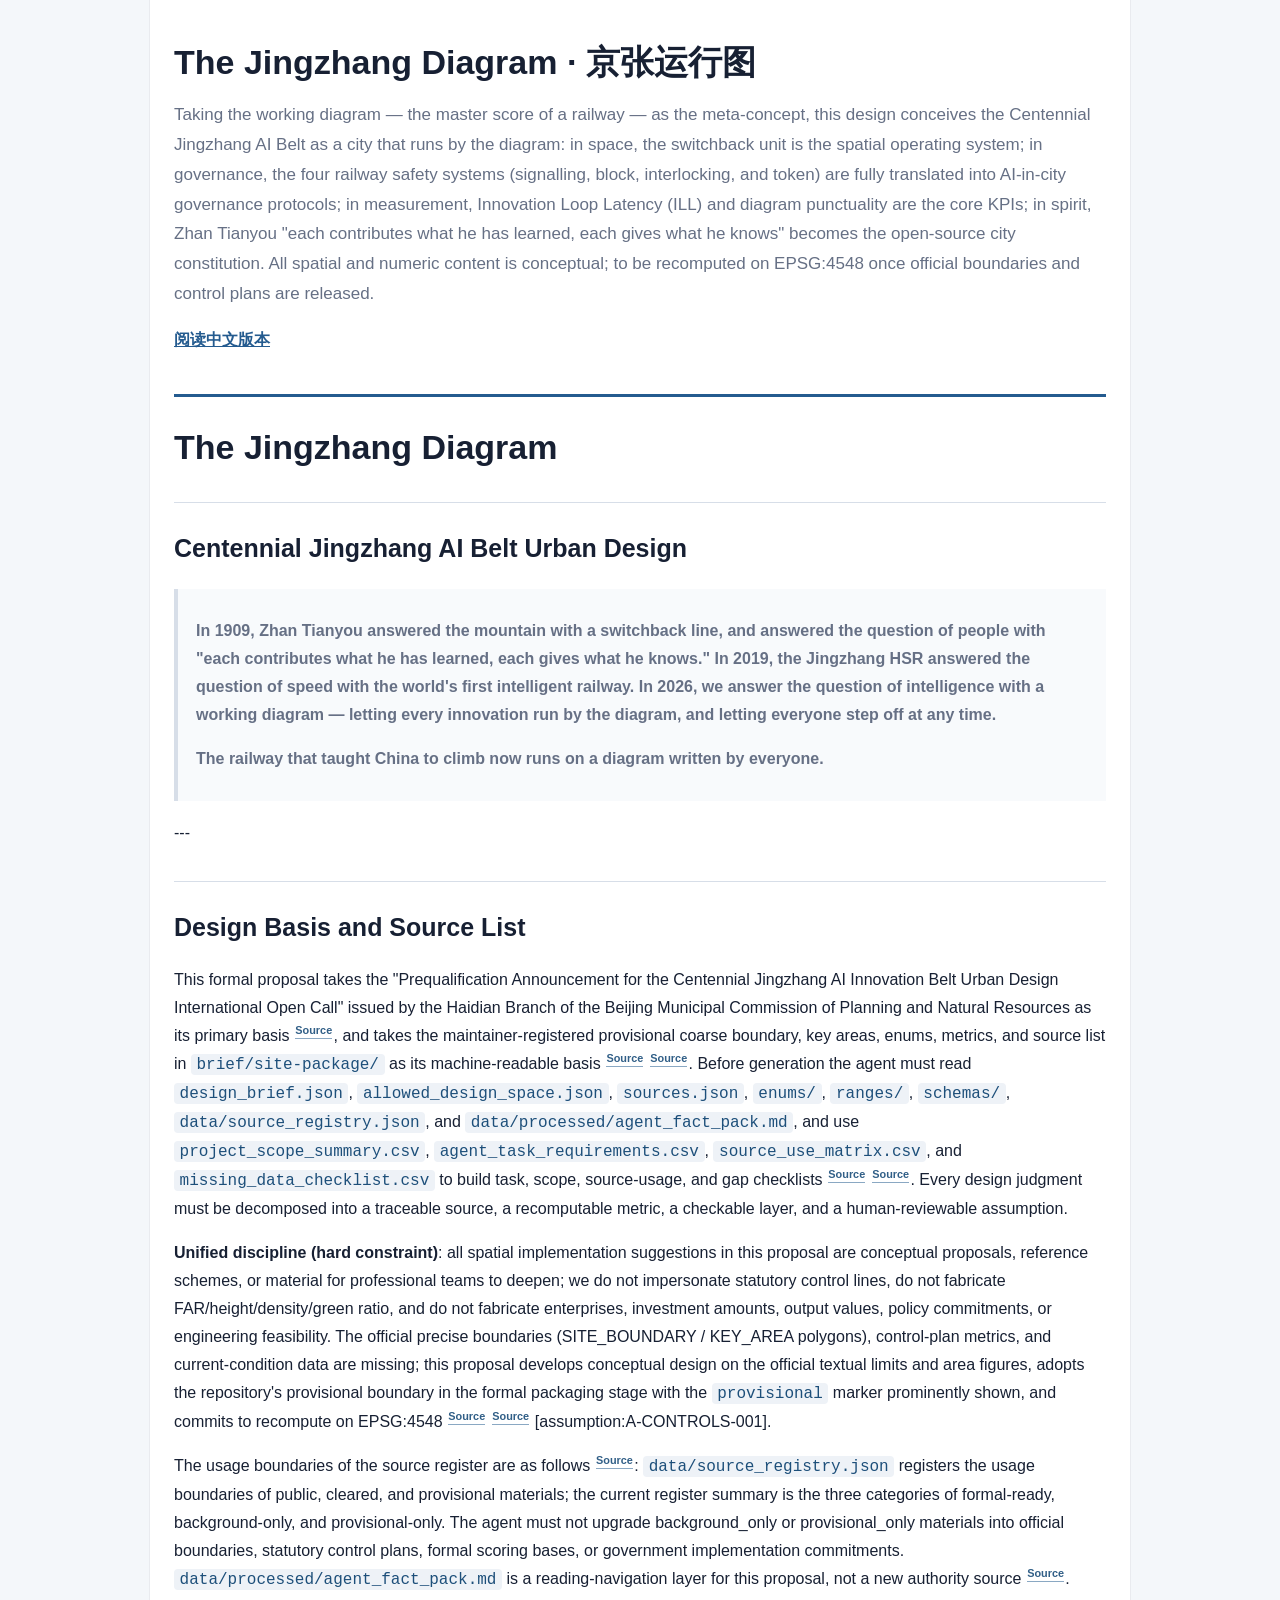
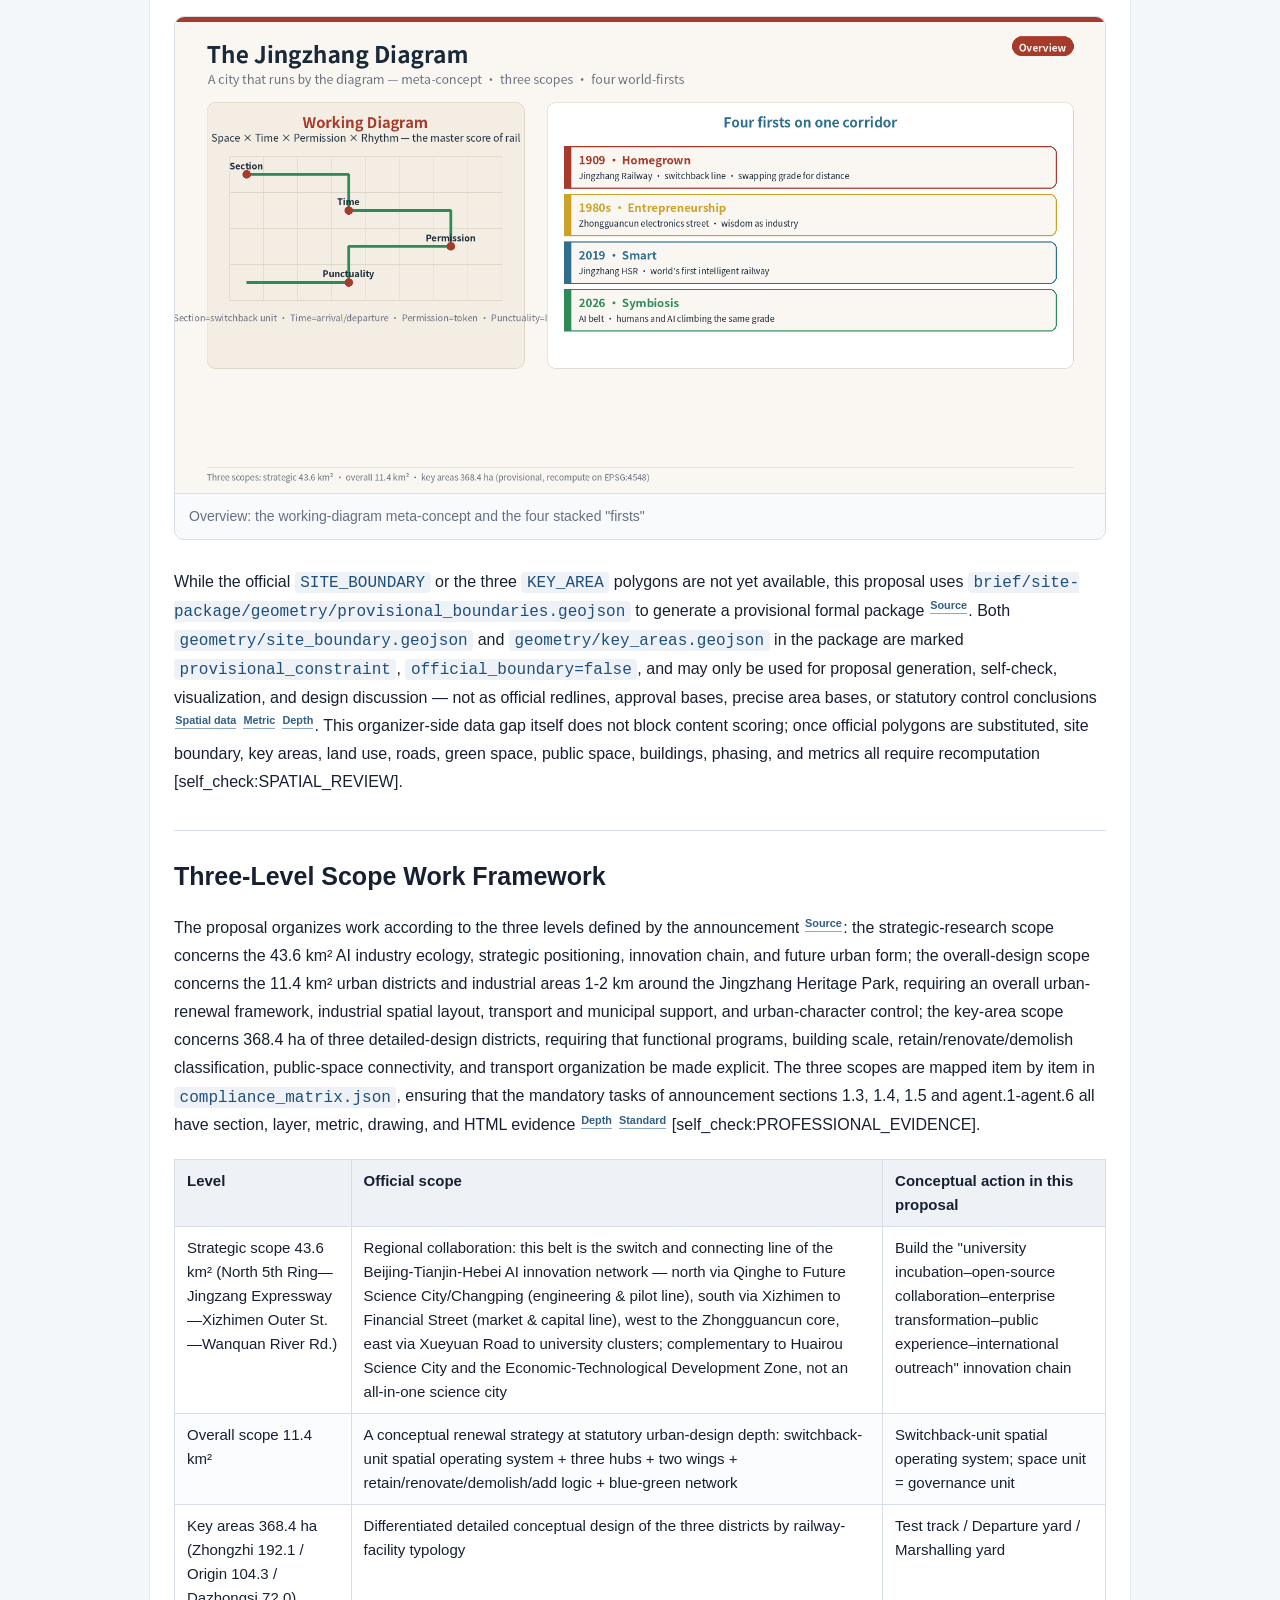
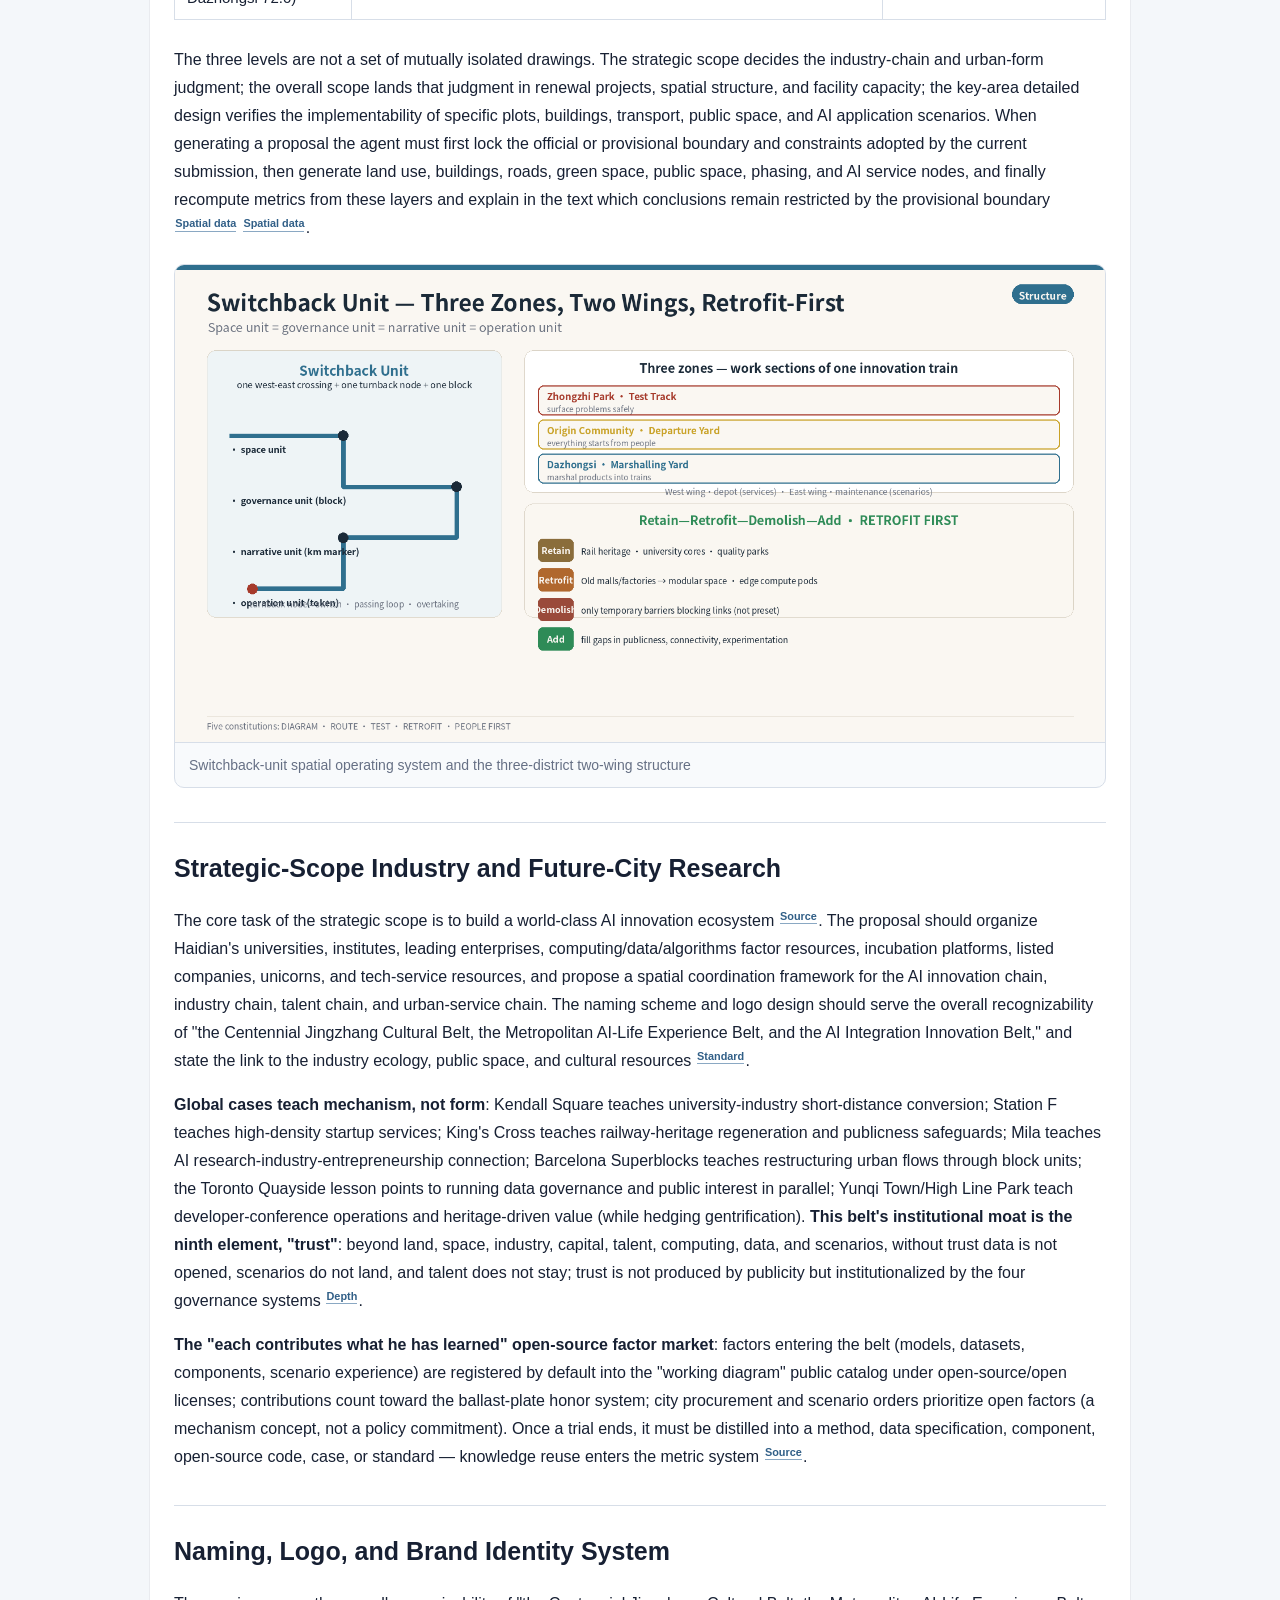
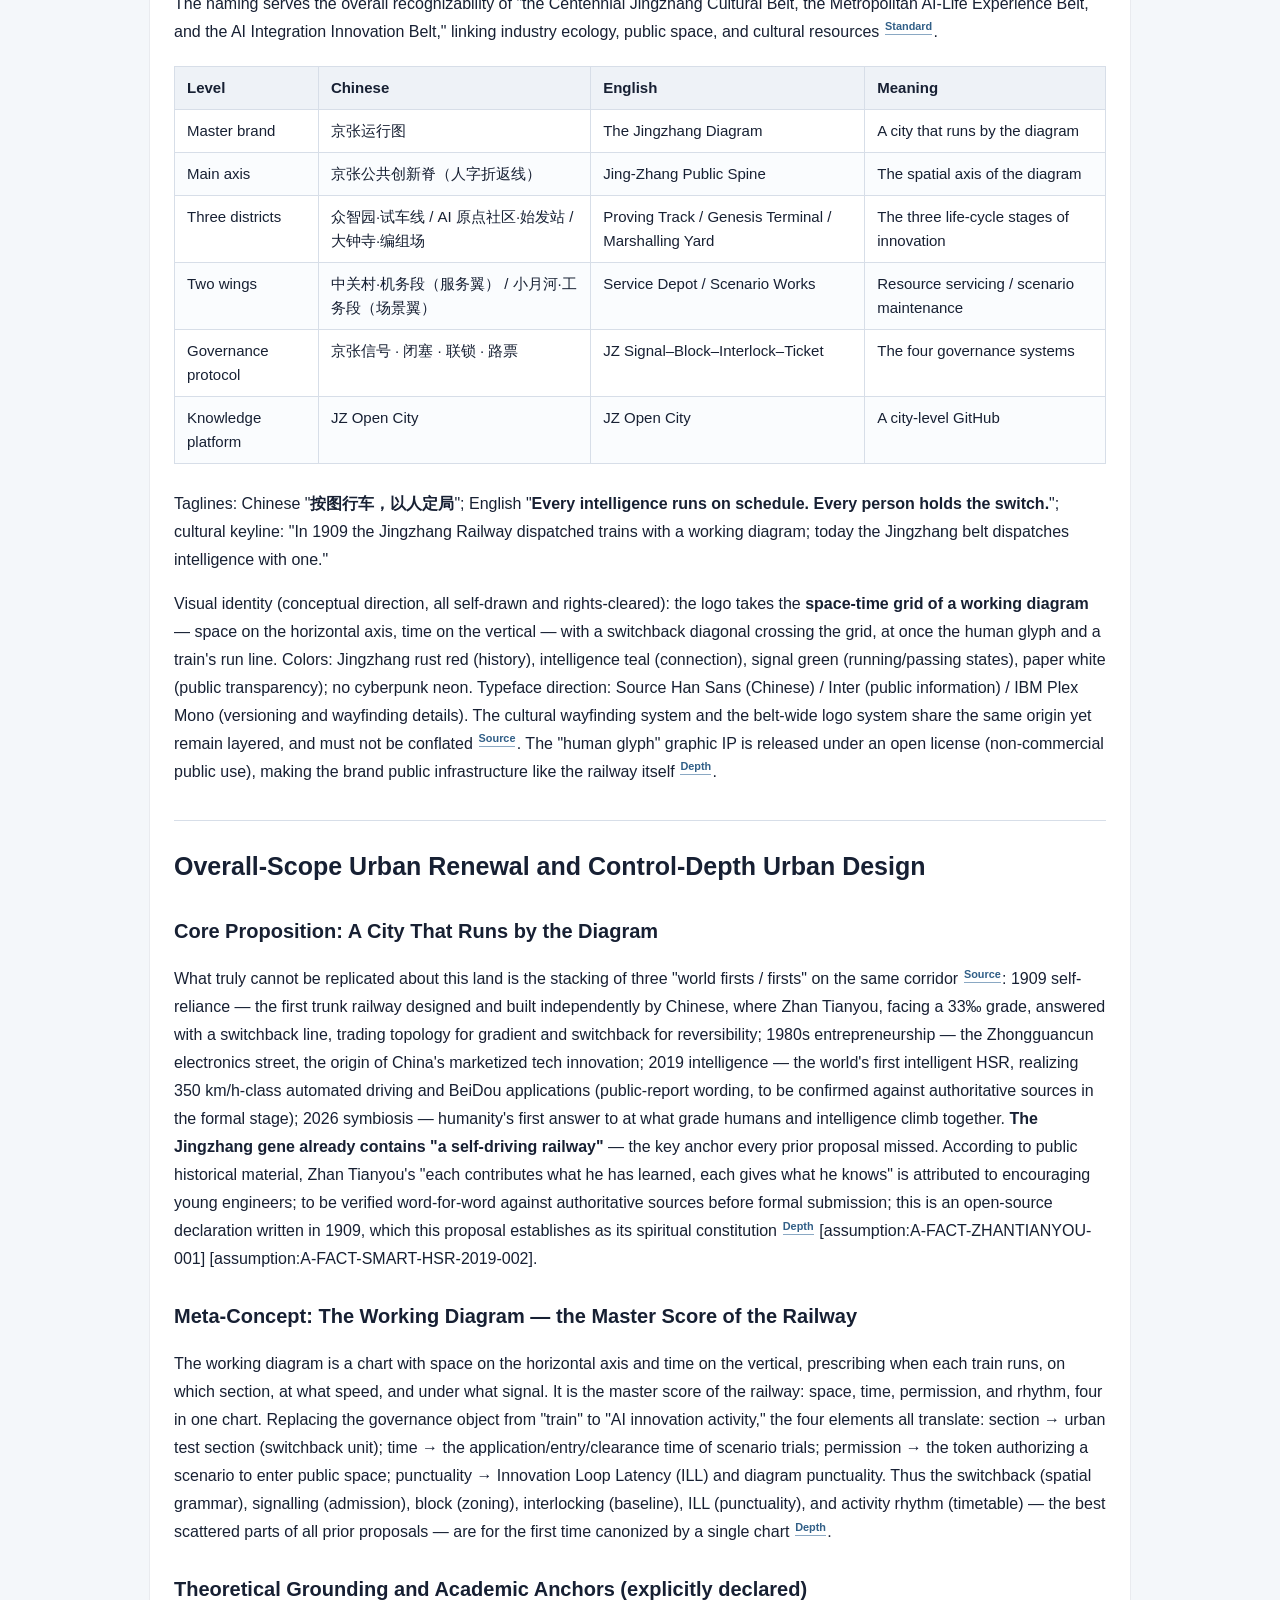
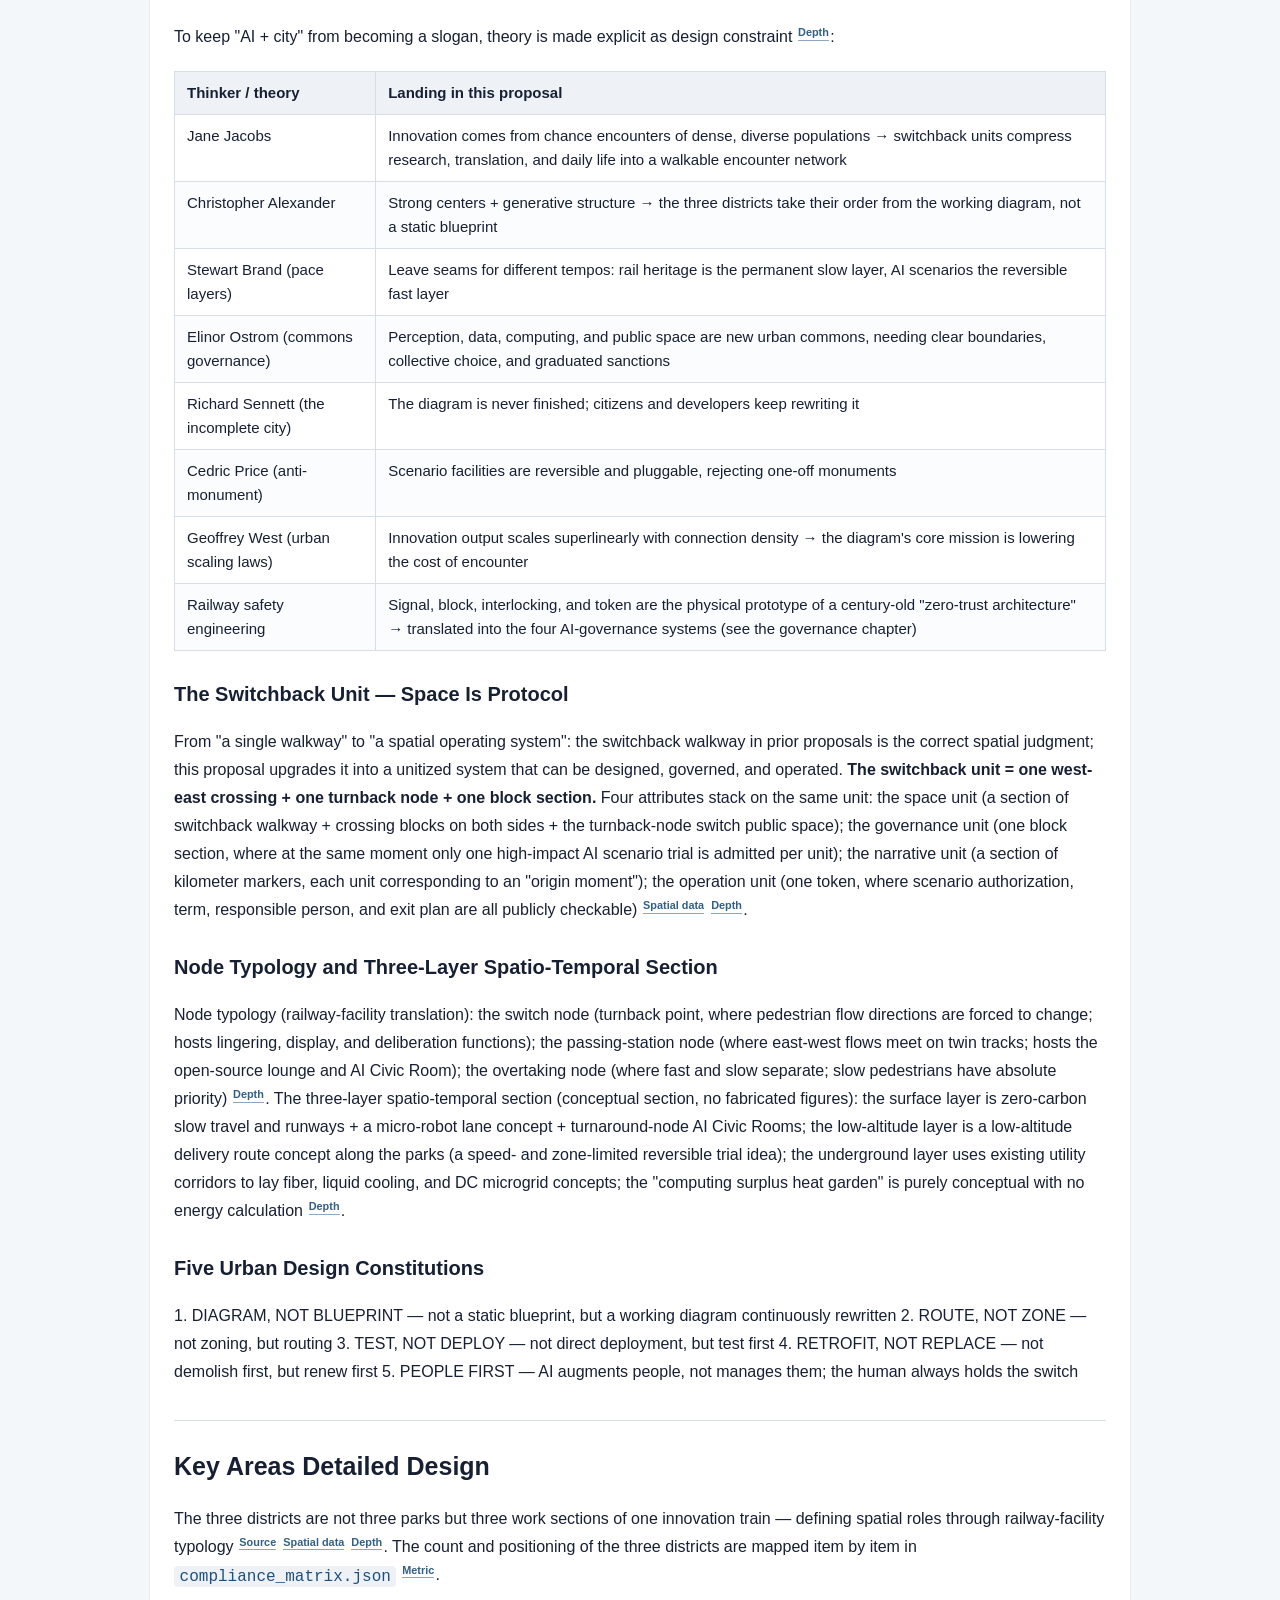
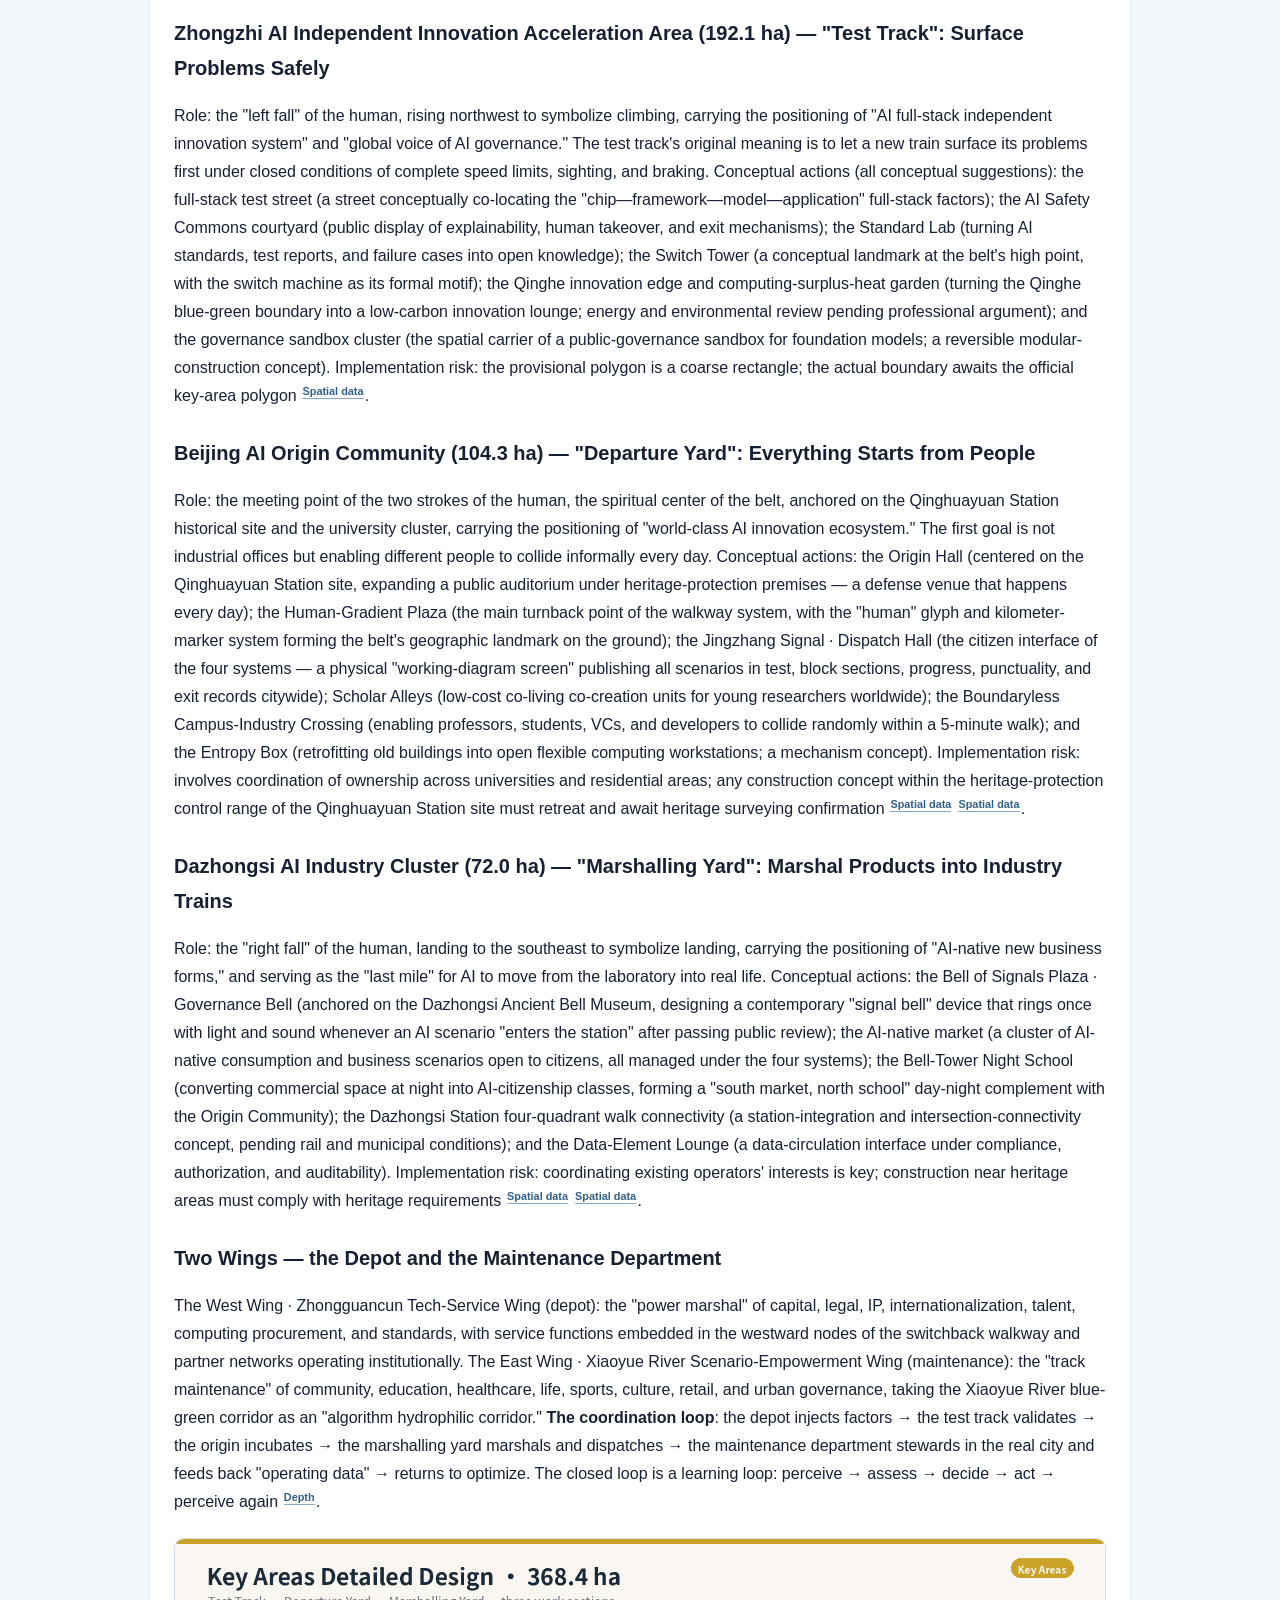
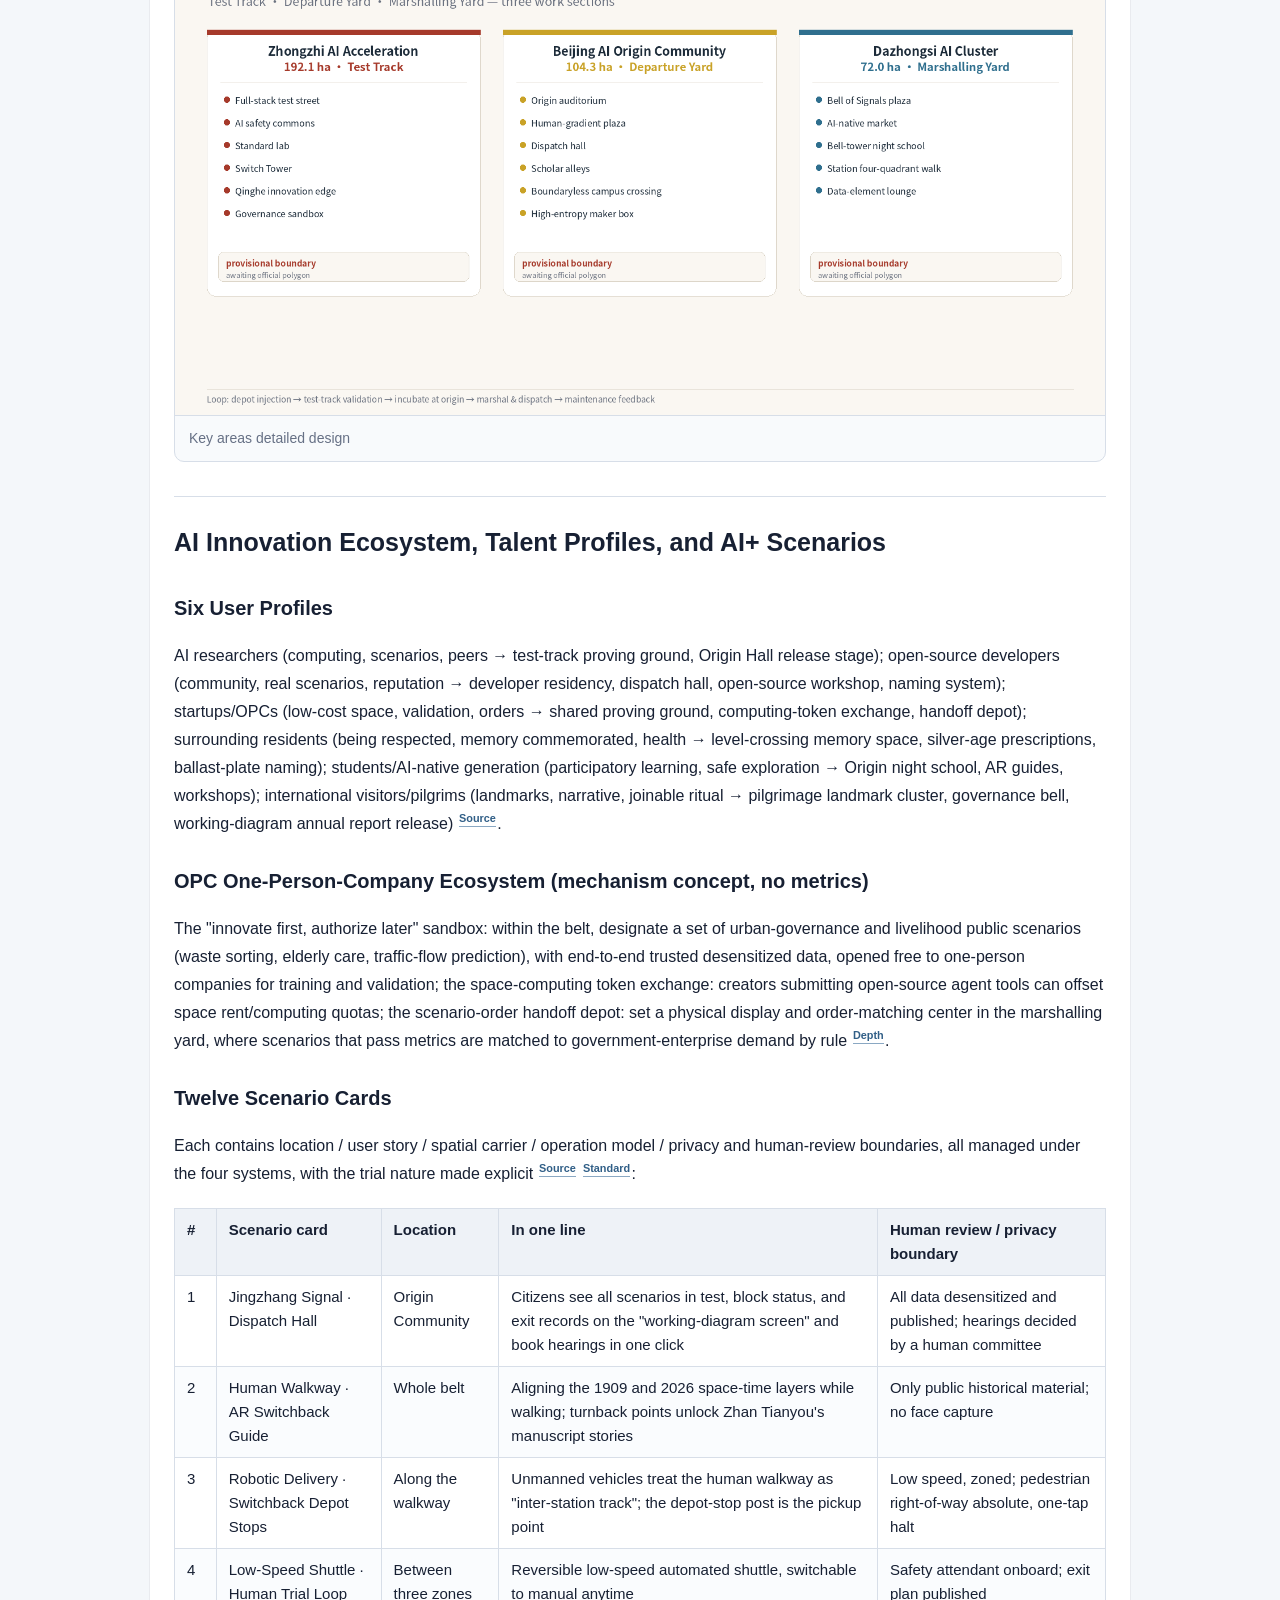
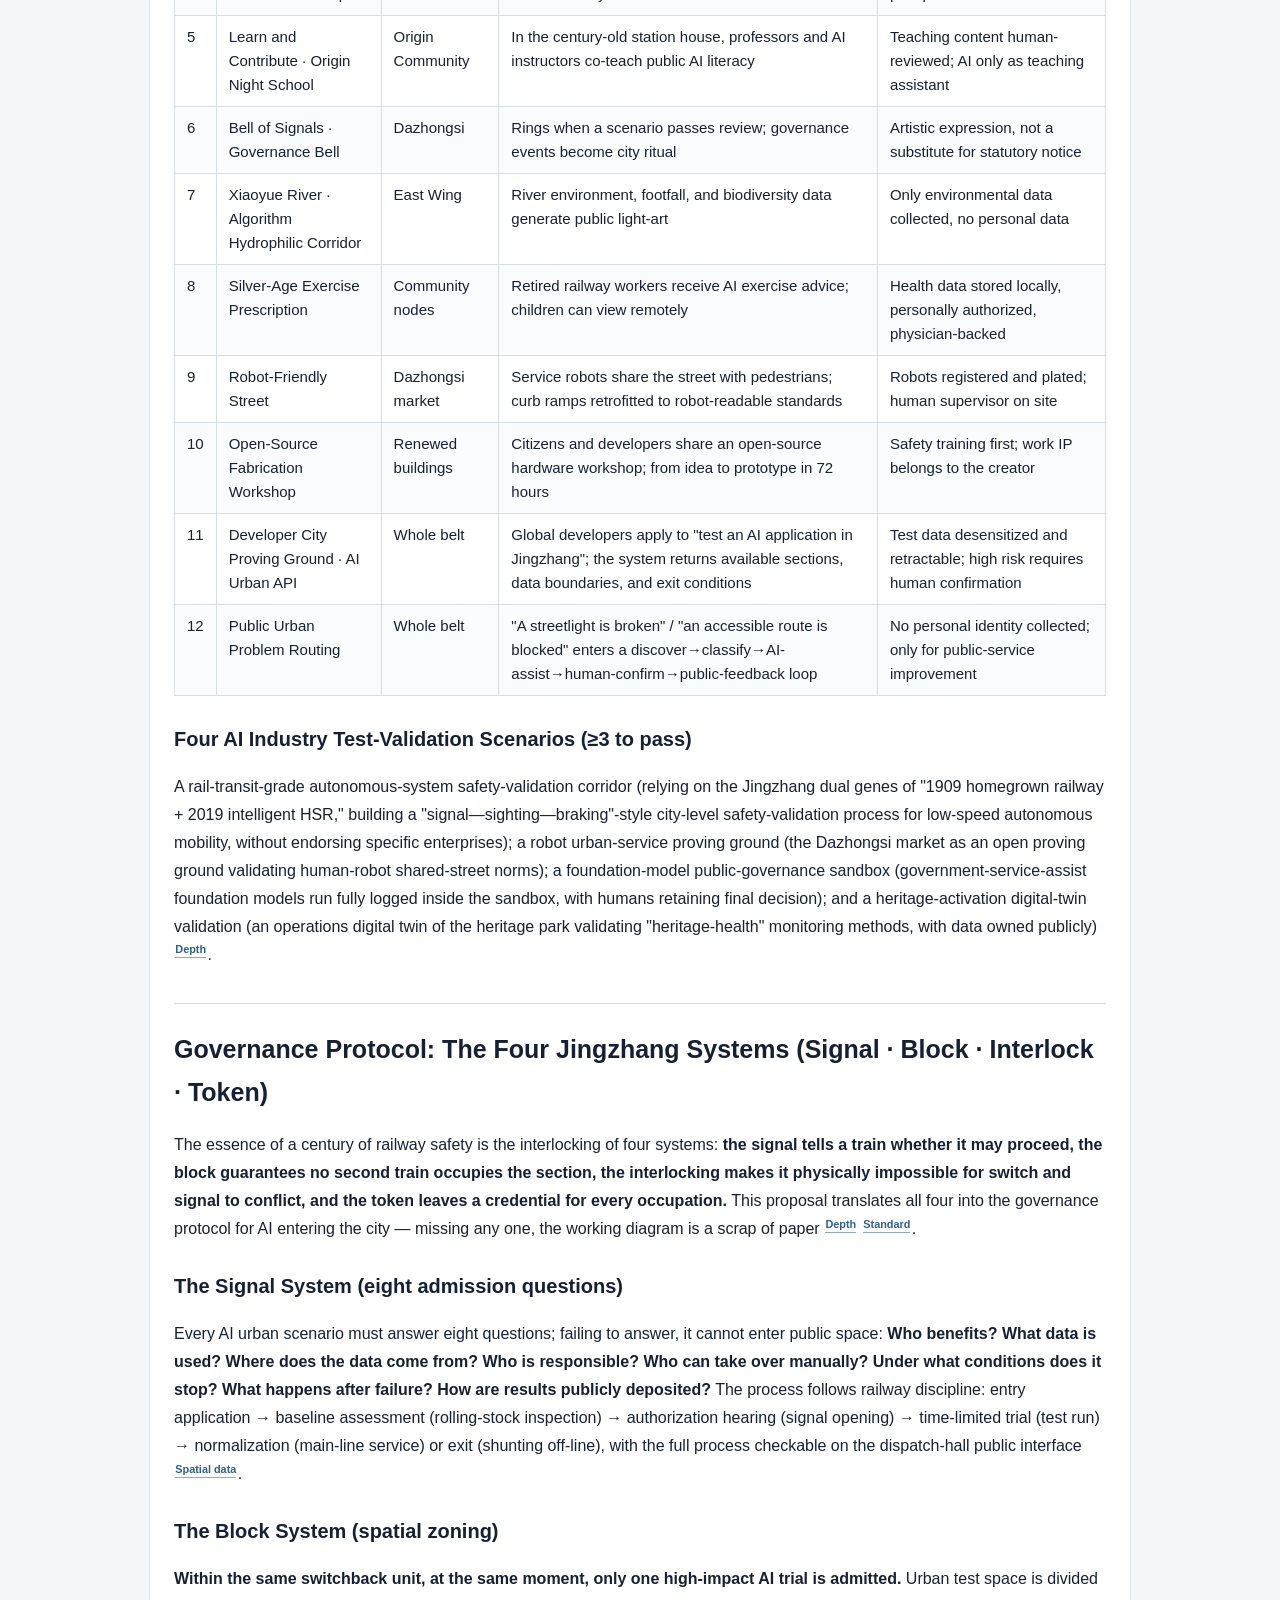
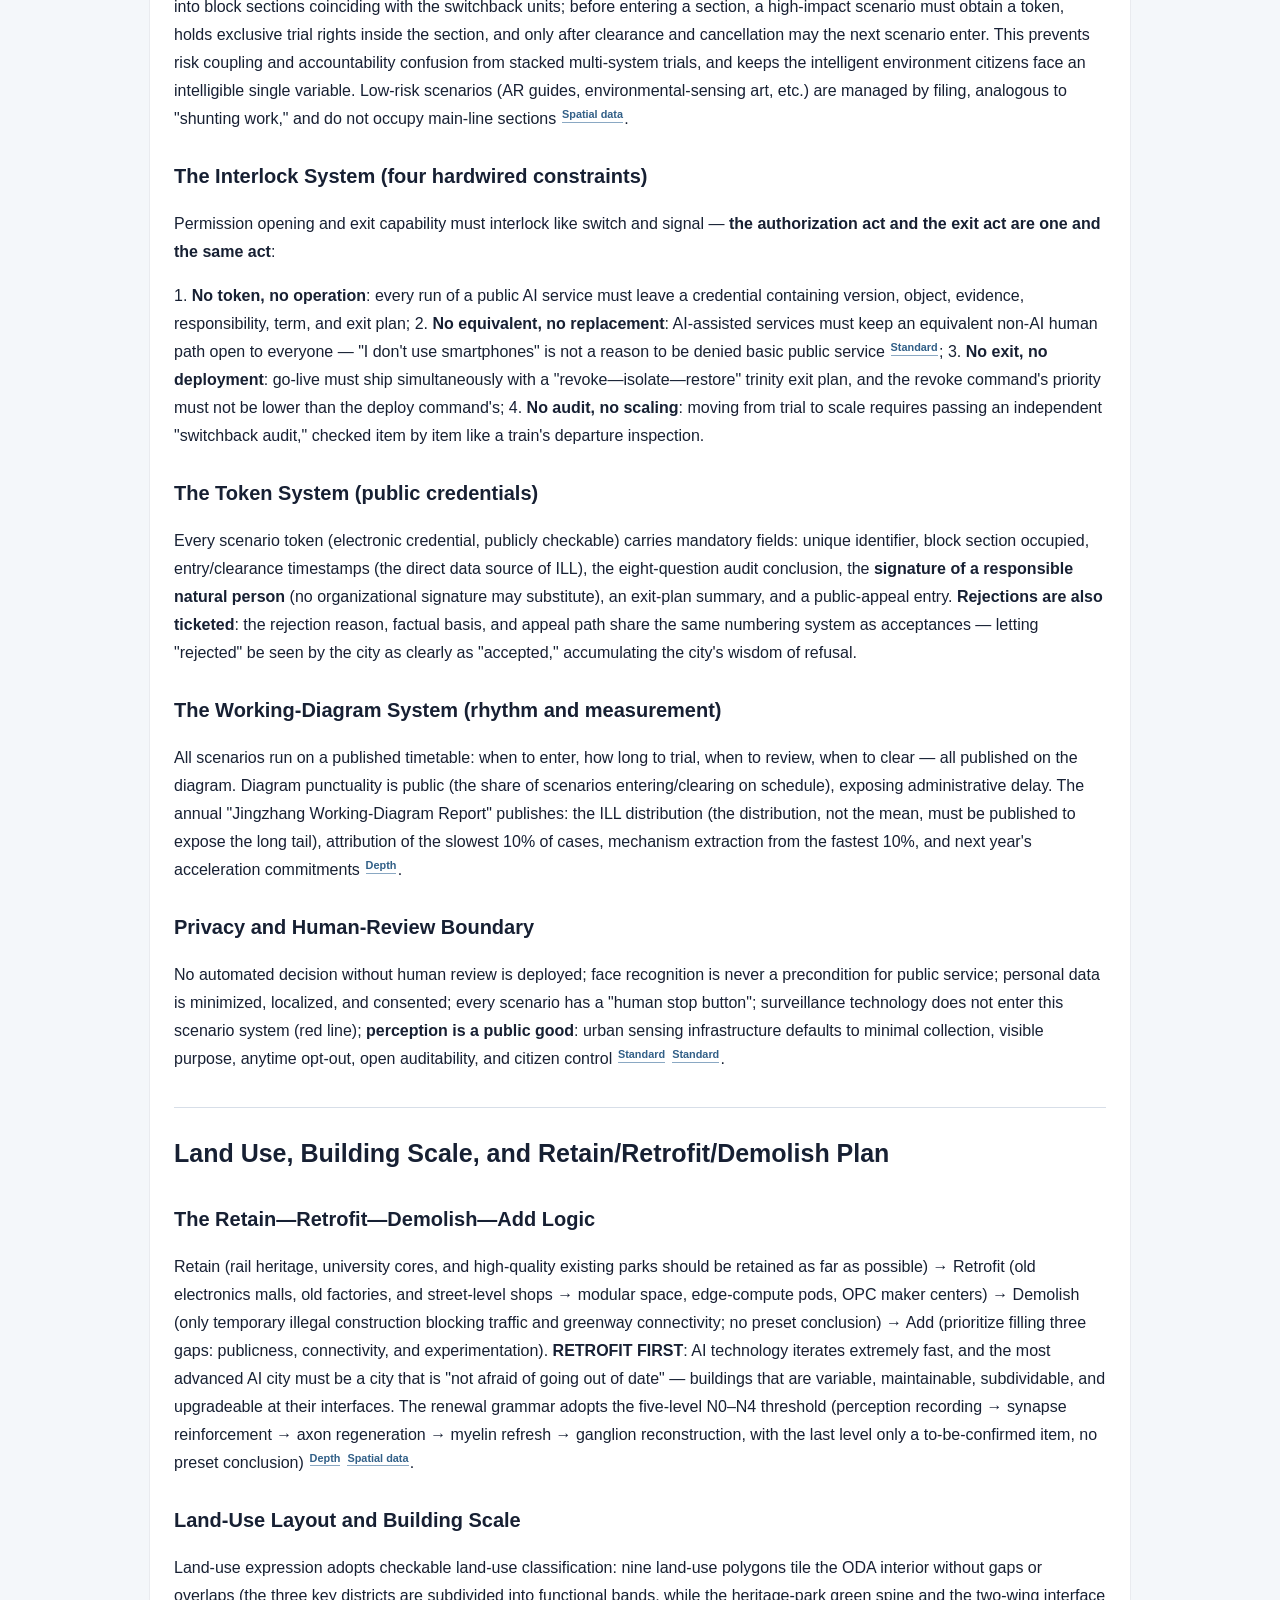
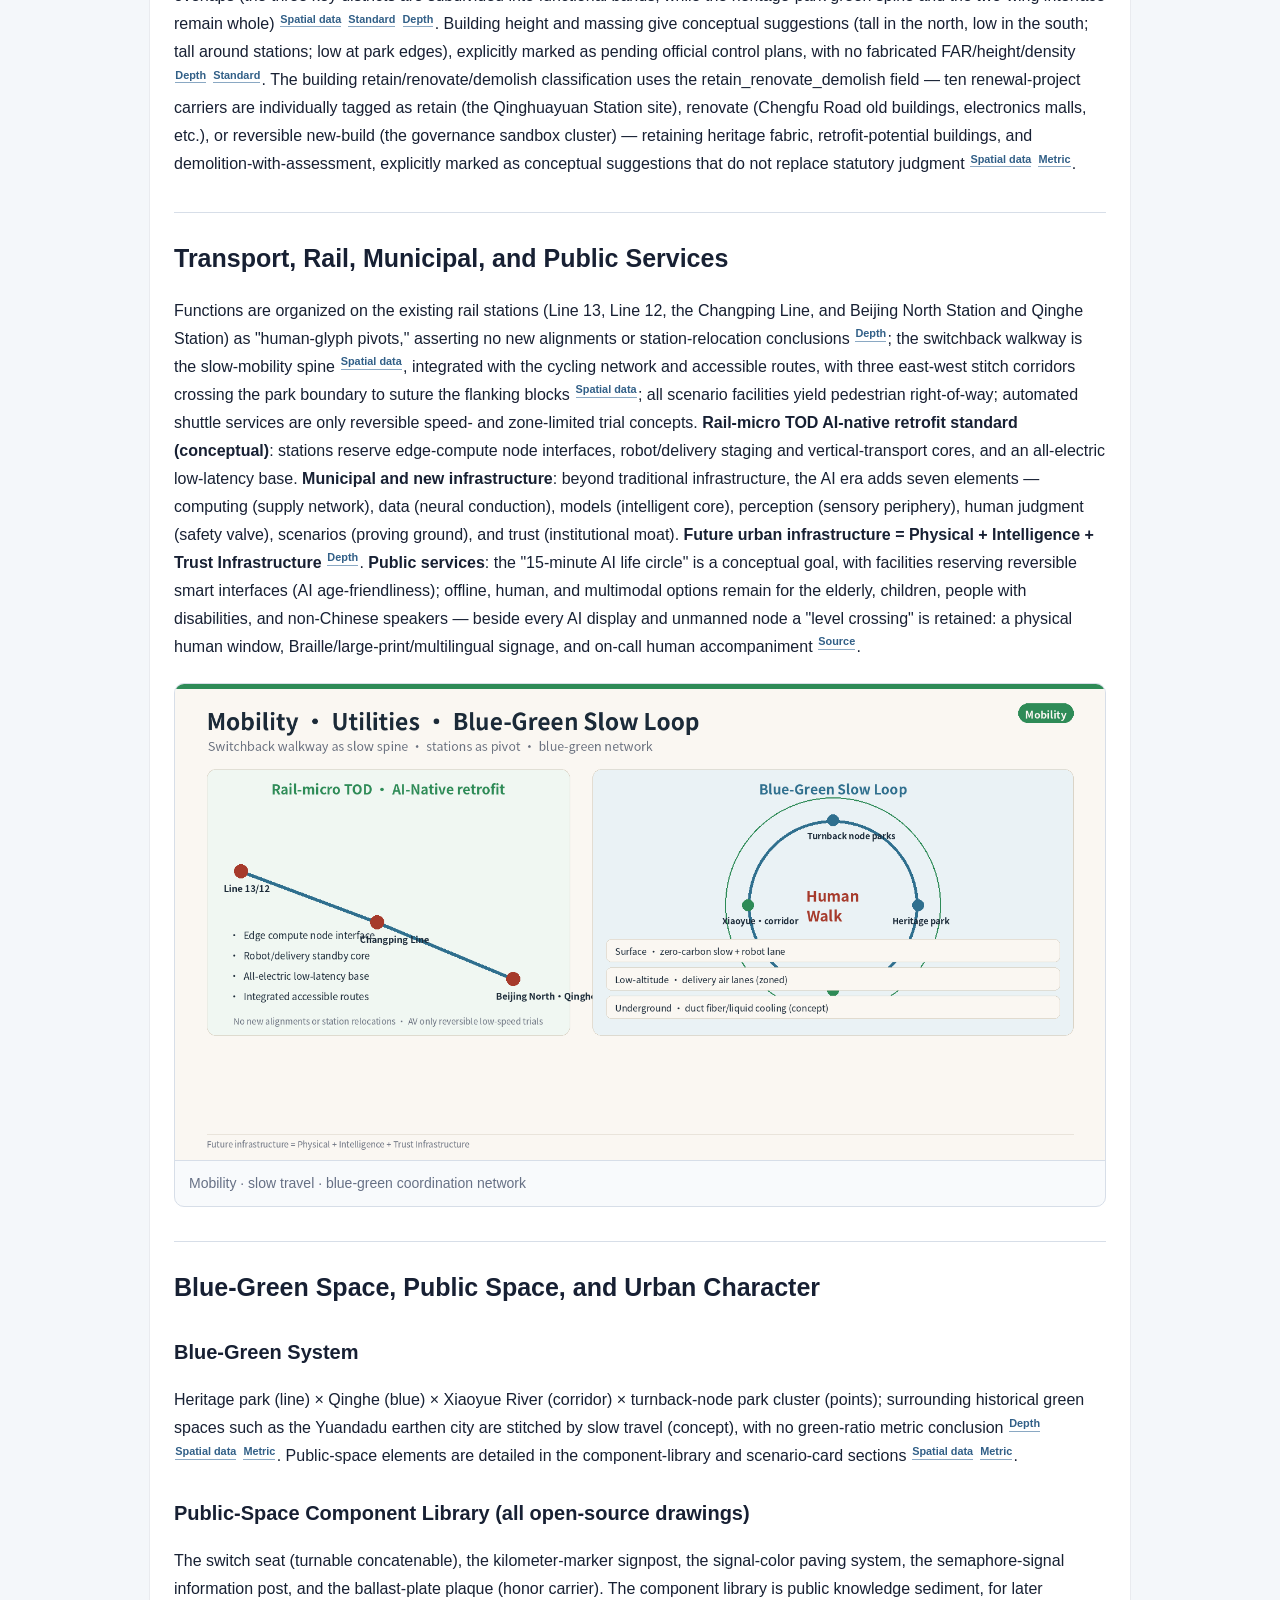
==== commit 62413301: "重新渲染HTML并刷新哈希（合并上游后）" ====
--- a/submissions/Juwan-Hwang/jingzhang-diagram/report/proposal.en.html
+++ b/submissions/Juwan-Hwang/jingzhang-diagram/report/proposal.en.html
@@ -112,7 +112,7 @@
 <main>
 <section class="hero">
 <h1>The Jingzhang Diagram · 京张运行图</h1>
-<p class="summary">&gt;-</p>
+<p class="summary">Taking the working diagram — the master score of a railway — as the meta-concept, this design conceives the Centennial Jingzhang AI Belt as a city that runs by the diagram: in space, the switchback unit is the spatial operating system; in governance, the four railway safety systems (signalling, block, interlocking, and token) are fully translated into AI-in-city governance protocols; in measurement, Innovation Loop Latency (ILL) and diagram punctuality are the core KPIs; in spirit, Zhan Tianyou &quot;each contributes what he has learned, each gives what he knows&quot; becomes the open-source city constitution. All spatial and numeric content is conceptual; to be recomputed on EPSG:4548 once official boundaries and control plans are released.</p>
 <p class="translation-link"><a href="proposal.html">阅读中文版本</a></p>
 </section>
 <h1>The Jingzhang Diagram</h1>
@@ -120,86 +120,86 @@
 <blockquote><p><strong>In 1909, Zhan Tianyou answered the mountain with a switchback line, and answered the question of people with &quot;each contributes what he has learned, each gives what he knows.&quot;</strong> <strong>In 2019, the Jingzhang HSR answered the question of speed with the world&#x27;s first intelligent railway.</strong> <strong>In 2026, we answer the question of intelligence with a working diagram — letting every innovation run by the diagram, and letting everyone step off at any time.</strong></p><p><strong>The railway that taught China to climb now runs on a diagram written by everyone.</strong></p></blockquote>
 <p>---</p>
 <h2>Design Basis and Source List</h2>
-<p>This formal proposal takes the &quot;Prequalification Announcement for the Centennial Jingzhang AI Innovation Belt Urban Design International Open Call&quot; issued by the Haidian Branch of the Beijing Municipal Commission of Planning and Natural Resources as its primary basis <sup class="evidence evidence-source" data-evidence-kind="source" data-evidence-value="OFFICIAL-ANNOUNCEMENT" title="来源：OFFICIAL-ANNOUNCEMENT">来源</sup>, and takes the maintainer-registered provisional coarse boundary, key areas, enums, metrics, and source list in <code>brief/site-package/</code> as its machine-readable basis <sup class="evidence evidence-source" data-evidence-kind="source" data-evidence-value="SITE-PACKAGE" title="来源：SITE-PACKAGE">来源</sup> <sup class="evidence evidence-source" data-evidence-kind="source" data-evidence-value="AGENT-TASKBOOK" title="来源：AGENT-TASKBOOK">来源</sup>. Before generation the agent must read <code>design_brief.json</code>, <code>allowed_design_space.json</code>, <code>sources.json</code>, <code>enums/</code>, <code>ranges/</code>, <code>schemas/</code>, <code>data/source_registry.json</code>, and <code>data/processed/agent_fact_pack.md</code>, and use <code>project_scope_summary.csv</code>, <code>agent_task_requirements.csv</code>, <code>source_use_matrix.csv</code>, and <code>missing_data_checklist.csv</code> to build task, scope, source-usage, and gap checklists <sup class="evidence evidence-source" data-evidence-kind="source" data-evidence-value="SOURCE-REGISTRY" title="来源：SOURCE-REGISTRY">来源</sup> <sup class="evidence evidence-source" data-evidence-kind="source" data-evidence-value="PROCESSED-FACT-PACK" title="来源：PROCESSED-FACT-PACK">来源</sup>. Every design judgment must be decomposed into a traceable source, a recomputable metric, a checkable layer, and a human-reviewable assumption.</p>
-<p><strong>Unified discipline (hard constraint)</strong>: all spatial implementation suggestions in this proposal are conceptual proposals, reference schemes, or material for professional teams to deepen; we do not impersonate statutory control lines, do not fabricate FAR/height/density/green ratio, and do not fabricate enterprises, investment amounts, output values, policy commitments, or engineering feasibility. The official precise boundaries (SITE_BOUNDARY / KEY_AREA polygons), control-plan metrics, and current-condition data are missing; this proposal develops conceptual design on the official textual limits and area figures, adopts the repository&#x27;s provisional boundary in the formal packaging stage with the <code>provisional</code> marker prominently shown, and commits to recompute on EPSG:4548 <sup class="evidence evidence-source" data-evidence-kind="source" data-evidence-value="BOUNDARY-SOURCE" title="来源：BOUNDARY-SOURCE">来源</sup> <sup class="evidence evidence-source" data-evidence-kind="source" data-evidence-value="KEY-AREA-SOURCE" title="来源：KEY-AREA-SOURCE">来源</sup>.</p>
-<p>The usage boundaries of the source register are as follows <sup class="evidence evidence-source" data-evidence-kind="source" data-evidence-value="SOURCE-REGISTRY" title="来源：SOURCE-REGISTRY">来源</sup>: <code>data/source_registry.json</code> registers the usage boundaries of public, cleared, and provisional materials; the current register summary is the three categories of formal-ready, background-only, and provisional-only. The agent must not upgrade background_only or provisional_only materials into official boundaries, statutory control plans, formal scoring bases, or government implementation commitments. <code>data/processed/agent_fact_pack.md</code> is a reading-navigation layer for this proposal, not a new authority source <sup class="evidence evidence-source" data-evidence-kind="source" data-evidence-value="PROCESSED-FACT-PACK" title="来源：PROCESSED-FACT-PACK">来源</sup>.</p>
+<p>This formal proposal takes the &quot;Prequalification Announcement for the Centennial Jingzhang AI Innovation Belt Urban Design International Open Call&quot; issued by the Haidian Branch of the Beijing Municipal Commission of Planning and Natural Resources as its primary basis <sup class="evidence evidence-source" data-evidence-kind="source" data-evidence-value="OFFICIAL-ANNOUNCEMENT" title="Source: OFFICIAL-ANNOUNCEMENT">Source</sup>, and takes the maintainer-registered provisional coarse boundary, key areas, enums, metrics, and source list in <code>brief/site-package/</code> as its machine-readable basis <sup class="evidence evidence-source" data-evidence-kind="source" data-evidence-value="SITE-PACKAGE" title="Source: SITE-PACKAGE">Source</sup> <sup class="evidence evidence-source" data-evidence-kind="source" data-evidence-value="AGENT-TASKBOOK" title="Source: AGENT-TASKBOOK">Source</sup>. Before generation the agent must read <code>design_brief.json</code>, <code>allowed_design_space.json</code>, <code>sources.json</code>, <code>enums/</code>, <code>ranges/</code>, <code>schemas/</code>, <code>data/source_registry.json</code>, and <code>data/processed/agent_fact_pack.md</code>, and use <code>project_scope_summary.csv</code>, <code>agent_task_requirements.csv</code>, <code>source_use_matrix.csv</code>, and <code>missing_data_checklist.csv</code> to build task, scope, source-usage, and gap checklists <sup class="evidence evidence-source" data-evidence-kind="source" data-evidence-value="SOURCE-REGISTRY" title="Source: SOURCE-REGISTRY">Source</sup> <sup class="evidence evidence-source" data-evidence-kind="source" data-evidence-value="PROCESSED-FACT-PACK" title="Source: PROCESSED-FACT-PACK">Source</sup>. Every design judgment must be decomposed into a traceable source, a recomputable metric, a checkable layer, and a human-reviewable assumption.</p>
+<p><strong>Unified discipline (hard constraint)</strong>: all spatial implementation suggestions in this proposal are conceptual proposals, reference schemes, or material for professional teams to deepen; we do not impersonate statutory control lines, do not fabricate FAR/height/density/green ratio, and do not fabricate enterprises, investment amounts, output values, policy commitments, or engineering feasibility. The official precise boundaries (SITE_BOUNDARY / KEY_AREA polygons), control-plan metrics, and current-condition data are missing; this proposal develops conceptual design on the official textual limits and area figures, adopts the repository&#x27;s provisional boundary in the formal packaging stage with the <code>provisional</code> marker prominently shown, and commits to recompute on EPSG:4548 <sup class="evidence evidence-source" data-evidence-kind="source" data-evidence-value="BOUNDARY-SOURCE" title="Source: BOUNDARY-SOURCE">Source</sup> <sup class="evidence evidence-source" data-evidence-kind="source" data-evidence-value="KEY-AREA-SOURCE" title="Source: KEY-AREA-SOURCE">Source</sup> [assumption:A-CONTROLS-001].</p>
+<p>The usage boundaries of the source register are as follows <sup class="evidence evidence-source" data-evidence-kind="source" data-evidence-value="SOURCE-REGISTRY" title="Source: SOURCE-REGISTRY">Source</sup>: <code>data/source_registry.json</code> registers the usage boundaries of public, cleared, and provisional materials; the current register summary is the three categories of formal-ready, background-only, and provisional-only. The agent must not upgrade background_only or provisional_only materials into official boundaries, statutory control plans, formal scoring bases, or government implementation commitments. <code>data/processed/agent_fact_pack.md</code> is a reading-navigation layer for this proposal, not a new authority source <sup class="evidence evidence-source" data-evidence-kind="source" data-evidence-value="PROCESSED-FACT-PACK" title="Source: PROCESSED-FACT-PACK">Source</sup>.</p>
 <figure class="proposal-figure"><img src="../assets/figures/site-overview.en.png" alt="Overview: the working-diagram meta-concept and the four stacked &quot;firsts&quot;"><figcaption>Overview: the working-diagram meta-concept and the four stacked &quot;firsts&quot;</figcaption></figure>
-<p>While the official <code>SITE_BOUNDARY</code> or the three <code>KEY_AREA</code> polygons are not yet available, this proposal uses <code>brief/site-package/geometry/provisional_boundaries.geojson</code> to generate a provisional formal package <sup class="evidence evidence-source" data-evidence-kind="source" data-evidence-value="BOUNDARY-SOURCE" title="来源：BOUNDARY-SOURCE">来源</sup>. Both <code>geometry/site_boundary.geojson</code> and <code>geometry/key_areas.geojson</code> in the package are marked <code>provisional_constraint</code>, <code>official_boundary=false</code>, and may only be used for proposal generation, self-check, visualization, and design discussion — not as official redlines, approval bases, precise area bases, or statutory control conclusions <sup class="evidence evidence-data" data-evidence-kind="data" data-evidence-value="geometry/site_boundary.geojson#SITE-001" title="空间数据：geometry/site_boundary.geojson#SITE-001">空间数据</sup> <sup class="evidence evidence-metric" data-evidence-kind="metric" data-evidence-value="site_area_sqm" title="指标：site_area_sqm">指标</sup> <sup class="evidence evidence-depth" data-evidence-kind="depth" data-evidence-value="existing_conditions_diagnosis" title="深度：existing_conditions_diagnosis">深度</sup>. This organizer-side data gap itself does not block content scoring; once official polygons are substituted, site boundary, key areas, land use, roads, green space, public space, buildings, phasing, and metrics all require recomputation.</p>
+<p>While the official <code>SITE_BOUNDARY</code> or the three <code>KEY_AREA</code> polygons are not yet available, this proposal uses <code>brief/site-package/geometry/provisional_boundaries.geojson</code> to generate a provisional formal package <sup class="evidence evidence-source" data-evidence-kind="source" data-evidence-value="BOUNDARY-SOURCE" title="Source: BOUNDARY-SOURCE">Source</sup>. Both <code>geometry/site_boundary.geojson</code> and <code>geometry/key_areas.geojson</code> in the package are marked <code>provisional_constraint</code>, <code>official_boundary=false</code>, and may only be used for proposal generation, self-check, visualization, and design discussion — not as official redlines, approval bases, precise area bases, or statutory control conclusions <sup class="evidence evidence-data" data-evidence-kind="data" data-evidence-value="geometry/site_boundary.geojson#SITE-001" title="Spatial data: geometry/site_boundary.geojson#SITE-001">Spatial data</sup> <sup class="evidence evidence-metric" data-evidence-kind="metric" data-evidence-value="site_area_sqm" title="Metric: site_area_sqm">Metric</sup> <sup class="evidence evidence-depth" data-evidence-kind="depth" data-evidence-value="existing_conditions_diagnosis" title="Depth: existing_conditions_diagnosis">Depth</sup>. This organizer-side data gap itself does not block content scoring; once official polygons are substituted, site boundary, key areas, land use, roads, green space, public space, buildings, phasing, and metrics all require recomputation [self_check:SPATIAL_REVIEW].</p>
 <h2>Three-Level Scope Work Framework</h2>
-<p>The proposal organizes work according to the three levels defined by the announcement <sup class="evidence evidence-source" data-evidence-kind="source" data-evidence-value="OFFICIAL-ANNOUNCEMENT" title="来源：OFFICIAL-ANNOUNCEMENT">来源</sup>: the strategic-research scope concerns the 43.6 km² AI industry ecology, strategic positioning, innovation chain, and future urban form; the overall-design scope concerns the 11.4 km² urban districts and industrial areas 1-2 km around the Jingzhang Heritage Park, requiring an overall urban-renewal framework, industrial spatial layout, transport and municipal support, and urban-character control; the key-area scope concerns 368.4 ha of three detailed-design districts, requiring that functional programs, building scale, retain/renovate/demolish classification, public-space connectivity, and transport organization be made explicit. The three scopes are mapped item by item in <code>compliance_matrix.json</code>, ensuring that the mandatory tasks of announcement sections 1.3, 1.4, 1.5 and agent.1-agent.6 all have section, layer, metric, drawing, and HTML evidence <sup class="evidence evidence-depth" data-evidence-kind="depth" data-evidence-value="three_level_scope_framework" title="深度：three_level_scope_framework">深度</sup> <sup class="evidence evidence-standard" data-evidence-kind="standard" data-evidence-value="PROJECT-AGENT-OPEN-CALL-TASKBOOK" title="标准：PROJECT-AGENT-OPEN-CALL-TASKBOOK">标准</sup>.</p>
+<p>The proposal organizes work according to the three levels defined by the announcement <sup class="evidence evidence-source" data-evidence-kind="source" data-evidence-value="OFFICIAL-ANNOUNCEMENT" title="Source: OFFICIAL-ANNOUNCEMENT">Source</sup>: the strategic-research scope concerns the 43.6 km² AI industry ecology, strategic positioning, innovation chain, and future urban form; the overall-design scope concerns the 11.4 km² urban districts and industrial areas 1-2 km around the Jingzhang Heritage Park, requiring an overall urban-renewal framework, industrial spatial layout, transport and municipal support, and urban-character control; the key-area scope concerns 368.4 ha of three detailed-design districts, requiring that functional programs, building scale, retain/renovate/demolish classification, public-space connectivity, and transport organization be made explicit. The three scopes are mapped item by item in <code>compliance_matrix.json</code>, ensuring that the mandatory tasks of announcement sections 1.3, 1.4, 1.5 and agent.1-agent.6 all have section, layer, metric, drawing, and HTML evidence <sup class="evidence evidence-depth" data-evidence-kind="depth" data-evidence-value="three_level_scope_framework" title="Depth: three_level_scope_framework">Depth</sup> <sup class="evidence evidence-standard" data-evidence-kind="standard" data-evidence-value="PROJECT-AGENT-OPEN-CALL-TASKBOOK" title="Standard: PROJECT-AGENT-OPEN-CALL-TASKBOOK">Standard</sup> [self_check:PROFESSIONAL_EVIDENCE].</p>
 <div class="proposal-table"><table><thead><tr><th>Level</th><th>Official scope</th><th>Conceptual action in this proposal</th></tr></thead><tbody><tr><td>Strategic scope 43.6 km² (North 5th Ring—Jingzang Expressway—Xizhimen Outer St.—Wanquan River Rd.)</td><td>Regional collaboration: this belt is the switch and connecting line of the Beijing-Tianjin-Hebei AI innovation network — north via Qinghe to Future Science City/Changping (engineering &amp; pilot line), south via Xizhimen to Financial Street (market &amp; capital line), west to the Zhongguancun core, east via Xueyuan Road to university clusters; complementary to Huairou Science City and the Economic-Technological Development Zone, not an all-in-one science city</td><td>Build the &quot;university incubation–open-source collaboration–enterprise transformation–public experience–international outreach&quot; innovation chain</td></tr><tr><td>Overall scope 11.4 km²</td><td>A conceptual renewal strategy at statutory urban-design depth: switchback-unit spatial operating system + three hubs + two wings + retain/renovate/demolish/add logic + blue-green network</td><td>Switchback-unit spatial operating system; space unit = governance unit</td></tr><tr><td>Key areas 368.4 ha (Zhongzhi 192.1 / Origin 104.3 / Dazhongsi 72.0)</td><td>Differentiated detailed conceptual design of the three districts by railway-facility typology</td><td>Test track / Departure yard / Marshalling yard</td></tr></tbody></table></div>
-<p>The three levels are not a set of mutually isolated drawings. The strategic scope decides the industry-chain and urban-form judgment; the overall scope lands that judgment in renewal projects, spatial structure, and facility capacity; the key-area detailed design verifies the implementability of specific plots, buildings, transport, public space, and AI application scenarios. When generating a proposal the agent must first lock the official or provisional boundary and constraints adopted by the current submission, then generate land use, buildings, roads, green space, public space, phasing, and AI service nodes, and finally recompute metrics from these layers and explain in the text which conclusions remain restricted by the provisional boundary <sup class="evidence evidence-data" data-evidence-kind="data" data-evidence-value="geometry/site_boundary.geojson#SITE-001" title="空间数据：geometry/site_boundary.geojson#SITE-001">空间数据</sup> <sup class="evidence evidence-data" data-evidence-kind="data" data-evidence-value="geometry/key_areas.geojson#PROV-KEY-001" title="空间数据：geometry/key_areas.geojson#PROV-KEY-001">空间数据</sup>.</p>
+<p>The three levels are not a set of mutually isolated drawings. The strategic scope decides the industry-chain and urban-form judgment; the overall scope lands that judgment in renewal projects, spatial structure, and facility capacity; the key-area detailed design verifies the implementability of specific plots, buildings, transport, public space, and AI application scenarios. When generating a proposal the agent must first lock the official or provisional boundary and constraints adopted by the current submission, then generate land use, buildings, roads, green space, public space, phasing, and AI service nodes, and finally recompute metrics from these layers and explain in the text which conclusions remain restricted by the provisional boundary <sup class="evidence evidence-data" data-evidence-kind="data" data-evidence-value="geometry/site_boundary.geojson#SITE-001" title="Spatial data: geometry/site_boundary.geojson#SITE-001">Spatial data</sup> <sup class="evidence evidence-data" data-evidence-kind="data" data-evidence-value="geometry/key_areas.geojson#PROV-KEY-001" title="Spatial data: geometry/key_areas.geojson#PROV-KEY-001">Spatial data</sup>.</p>
 <figure class="proposal-figure"><img src="../assets/figures/land-use-structure.en.png" alt="Switchback-unit spatial operating system and the three-district two-wing structure"><figcaption>Switchback-unit spatial operating system and the three-district two-wing structure</figcaption></figure>
 <h2>Strategic-Scope Industry and Future-City Research</h2>
-<p>The core task of the strategic scope is to build a world-class AI innovation ecosystem <sup class="evidence evidence-source" data-evidence-kind="source" data-evidence-value="AGENT-TASKBOOK" title="来源：AGENT-TASKBOOK">来源</sup>. The proposal should organize Haidian&#x27;s universities, institutes, leading enterprises, computing/data/algorithms factor resources, incubation platforms, listed companies, unicorns, and tech-service resources, and propose a spatial coordination framework for the AI innovation chain, industry chain, talent chain, and urban-service chain. The naming scheme and logo design should serve the overall recognizability of &quot;the Centennial Jingzhang Cultural Belt, the Metropolitan AI-Life Experience Belt, and the AI Integration Innovation Belt,&quot; and state the link to the industry ecology, public space, and cultural resources <sup class="evidence evidence-standard" data-evidence-kind="standard" data-evidence-value="PROJECT-AGENT-OPEN-CALL-TASKBOOK" title="标准：PROJECT-AGENT-OPEN-CALL-TASKBOOK">标准</sup>.</p>
-<p><strong>Global cases teach mechanism, not form</strong>: Kendall Square teaches university-industry short-distance conversion; Station F teaches high-density startup services; King&#x27;s Cross teaches railway-heritage regeneration and publicness safeguards; Mila teaches AI research-industry-entrepreneurship connection; Barcelona Superblocks teaches restructuring urban flows through block units; the Toronto Quayside lesson points to running data governance and public interest in parallel; Yunqi Town/High Line Park teach developer-conference operations and heritage-driven value (while hedging gentrification). <strong>This belt&#x27;s institutional moat is the ninth element, &quot;trust&quot;</strong>: beyond land, space, industry, capital, talent, computing, data, and scenarios, without trust data is not opened, scenarios do not land, and talent does not stay; trust is not produced by publicity but institutionalized by the four governance systems <sup class="evidence evidence-depth" data-evidence-kind="depth" data-evidence-value="overall_spatial_structure" title="深度：overall_spatial_structure">深度</sup>.</p>
-<p><strong>The &quot;each contributes what he has learned&quot; open-source factor market</strong>: factors entering the belt (models, datasets, components, scenario experience) are registered by default into the &quot;working diagram&quot; public catalog under open-source/open licenses; contributions count toward the ballast-plate honor system; city procurement and scenario orders prioritize open factors (a mechanism concept, not a policy commitment). Once a trial ends, it must be distilled into a method, data specification, component, open-source code, case, or standard — knowledge reuse enters the metric system <sup class="evidence evidence-source" data-evidence-kind="source" data-evidence-value="AGENT-TASKBOOK" title="来源：AGENT-TASKBOOK">来源</sup>.</p>
+<p>The core task of the strategic scope is to build a world-class AI innovation ecosystem <sup class="evidence evidence-source" data-evidence-kind="source" data-evidence-value="AGENT-TASKBOOK" title="Source: AGENT-TASKBOOK">Source</sup>. The proposal should organize Haidian&#x27;s universities, institutes, leading enterprises, computing/data/algorithms factor resources, incubation platforms, listed companies, unicorns, and tech-service resources, and propose a spatial coordination framework for the AI innovation chain, industry chain, talent chain, and urban-service chain. The naming scheme and logo design should serve the overall recognizability of &quot;the Centennial Jingzhang Cultural Belt, the Metropolitan AI-Life Experience Belt, and the AI Integration Innovation Belt,&quot; and state the link to the industry ecology, public space, and cultural resources <sup class="evidence evidence-standard" data-evidence-kind="standard" data-evidence-value="PROJECT-AGENT-OPEN-CALL-TASKBOOK" title="Standard: PROJECT-AGENT-OPEN-CALL-TASKBOOK">Standard</sup>.</p>
+<p><strong>Global cases teach mechanism, not form</strong>: Kendall Square teaches university-industry short-distance conversion; Station F teaches high-density startup services; King&#x27;s Cross teaches railway-heritage regeneration and publicness safeguards; Mila teaches AI research-industry-entrepreneurship connection; Barcelona Superblocks teaches restructuring urban flows through block units; the Toronto Quayside lesson points to running data governance and public interest in parallel; Yunqi Town/High Line Park teach developer-conference operations and heritage-driven value (while hedging gentrification). <strong>This belt&#x27;s institutional moat is the ninth element, &quot;trust&quot;</strong>: beyond land, space, industry, capital, talent, computing, data, and scenarios, without trust data is not opened, scenarios do not land, and talent does not stay; trust is not produced by publicity but institutionalized by the four governance systems <sup class="evidence evidence-depth" data-evidence-kind="depth" data-evidence-value="overall_spatial_structure" title="Depth: overall_spatial_structure">Depth</sup>.</p>
+<p><strong>The &quot;each contributes what he has learned&quot; open-source factor market</strong>: factors entering the belt (models, datasets, components, scenario experience) are registered by default into the &quot;working diagram&quot; public catalog under open-source/open licenses; contributions count toward the ballast-plate honor system; city procurement and scenario orders prioritize open factors (a mechanism concept, not a policy commitment). Once a trial ends, it must be distilled into a method, data specification, component, open-source code, case, or standard — knowledge reuse enters the metric system <sup class="evidence evidence-source" data-evidence-kind="source" data-evidence-value="AGENT-TASKBOOK" title="Source: AGENT-TASKBOOK">Source</sup>.</p>
 <h2>Naming, Logo, and Brand Identity System</h2>
-<p>The naming serves the overall recognizability of &quot;the Centennial Jingzhang Cultural Belt, the Metropolitan AI-Life Experience Belt, and the AI Integration Innovation Belt,&quot; linking industry ecology, public space, and cultural resources <sup class="evidence evidence-standard" data-evidence-kind="standard" data-evidence-value="PROJECT-AGENT-OPEN-CALL-TASKBOOK" title="标准：PROJECT-AGENT-OPEN-CALL-TASKBOOK">标准</sup>.</p>
+<p>The naming serves the overall recognizability of &quot;the Centennial Jingzhang Cultural Belt, the Metropolitan AI-Life Experience Belt, and the AI Integration Innovation Belt,&quot; linking industry ecology, public space, and cultural resources <sup class="evidence evidence-standard" data-evidence-kind="standard" data-evidence-value="PROJECT-AGENT-OPEN-CALL-TASKBOOK" title="Standard: PROJECT-AGENT-OPEN-CALL-TASKBOOK">Standard</sup>.</p>
 <div class="proposal-table"><table><thead><tr><th>Level</th><th>Chinese</th><th>English</th><th>Meaning</th></tr></thead><tbody><tr><td>Master brand</td><td>京张运行图</td><td>The Jingzhang Diagram</td><td>A city that runs by the diagram</td></tr><tr><td>Main axis</td><td>京张公共创新脊（人字折返线）</td><td>Jing-Zhang Public Spine</td><td>The spatial axis of the diagram</td></tr><tr><td>Three districts</td><td>众智园·试车线 / AI 原点社区·始发站 / 大钟寺·编组场</td><td>Proving Track / Genesis Terminal / Marshalling Yard</td><td>The three life-cycle stages of innovation</td></tr><tr><td>Two wings</td><td>中关村·机务段（服务翼） / 小月河·工务段（场景翼）</td><td>Service Depot / Scenario Works</td><td>Resource servicing / scenario maintenance</td></tr><tr><td>Governance protocol</td><td>京张信号 · 闭塞 · 联锁 · 路票</td><td>JZ Signal–Block–Interlock–Ticket</td><td>The four governance systems</td></tr><tr><td>Knowledge platform</td><td>JZ Open City</td><td>JZ Open City</td><td>A city-level GitHub</td></tr></tbody></table></div>
 <p>Taglines: Chinese &quot;<strong>按图行车，以人定局</strong>&quot;; English &quot;<strong>Every intelligence runs on schedule. Every person holds the switch.</strong>&quot;; cultural keyline: &quot;In 1909 the Jingzhang Railway dispatched trains with a working diagram; today the Jingzhang belt dispatches intelligence with one.&quot;</p>
-<p>Visual identity (conceptual direction, all self-drawn and rights-cleared): the logo takes the <strong>space-time grid of a working diagram</strong> — space on the horizontal axis, time on the vertical — with a switchback diagonal crossing the grid, at once the human glyph and a train&#x27;s run line. Colors: Jingzhang rust red (history), intelligence teal (connection), signal green (running/passing states), paper white (public transparency); no cyberpunk neon. Typeface direction: Source Han Sans (Chinese) / Inter (public information) / IBM Plex Mono (versioning and wayfinding details). The cultural wayfinding system and the belt-wide logo system share the same origin yet remain layered, and must not be conflated <sup class="evidence evidence-source" data-evidence-kind="source" data-evidence-value="AGENT-TASKBOOK" title="来源：AGENT-TASKBOOK">来源</sup>. The &quot;human glyph&quot; graphic IP is released under an open license (non-commercial public use), making the brand public infrastructure like the railway itself <sup class="evidence evidence-depth" data-evidence-kind="depth" data-evidence-value="overall_spatial_structure" title="深度：overall_spatial_structure">深度</sup>.</p>
+<p>Visual identity (conceptual direction, all self-drawn and rights-cleared): the logo takes the <strong>space-time grid of a working diagram</strong> — space on the horizontal axis, time on the vertical — with a switchback diagonal crossing the grid, at once the human glyph and a train&#x27;s run line. Colors: Jingzhang rust red (history), intelligence teal (connection), signal green (running/passing states), paper white (public transparency); no cyberpunk neon. Typeface direction: Source Han Sans (Chinese) / Inter (public information) / IBM Plex Mono (versioning and wayfinding details). The cultural wayfinding system and the belt-wide logo system share the same origin yet remain layered, and must not be conflated <sup class="evidence evidence-source" data-evidence-kind="source" data-evidence-value="AGENT-TASKBOOK" title="Source: AGENT-TASKBOOK">Source</sup>. The &quot;human glyph&quot; graphic IP is released under an open license (non-commercial public use), making the brand public infrastructure like the railway itself <sup class="evidence evidence-depth" data-evidence-kind="depth" data-evidence-value="overall_spatial_structure" title="Depth: overall_spatial_structure">Depth</sup>.</p>
 <h2>Overall-Scope Urban Renewal and Control-Depth Urban Design</h2>
 <h3>Core Proposition: A City That Runs by the Diagram</h3>
-<p>What truly cannot be replicated about this land is the stacking of three &quot;world firsts / firsts&quot; on the same corridor <sup class="evidence evidence-source" data-evidence-kind="source" data-evidence-value="OFFICIAL-ANNOUNCEMENT" title="来源：OFFICIAL-ANNOUNCEMENT">来源</sup>: 1909 self-reliance — the first trunk railway designed and built independently by Chinese, where Zhan Tianyou, facing a 33‰ grade, answered with a switchback line, trading topology for gradient and switchback for reversibility; 1980s entrepreneurship — the Zhongguancun electronics street, the origin of China&#x27;s marketized tech innovation; 2019 intelligence — the world&#x27;s first intelligent HSR, realizing 350 km/h-class automated driving and BeiDou applications (public-report wording, to be confirmed against authoritative sources in the formal stage); 2026 symbiosis — humanity&#x27;s first answer to at what grade humans and intelligence climb together. <strong>The Jingzhang gene already contains &quot;a self-driving railway&quot;</strong> — the key anchor every prior proposal missed. According to public historical material, Zhan Tianyou&#x27;s &quot;each contributes what he has learned, each gives what he knows&quot; is attributed to encouraging young engineers; to be verified word-for-word against authoritative sources before formal submission; this is an open-source declaration written in 1909, which this proposal establishes as its spiritual constitution <sup class="evidence evidence-depth" data-evidence-kind="depth" data-evidence-value="overall_spatial_structure" title="深度：overall_spatial_structure">深度</sup>.</p>
+<p>What truly cannot be replicated about this land is the stacking of three &quot;world firsts / firsts&quot; on the same corridor <sup class="evidence evidence-source" data-evidence-kind="source" data-evidence-value="OFFICIAL-ANNOUNCEMENT" title="Source: OFFICIAL-ANNOUNCEMENT">Source</sup>: 1909 self-reliance — the first trunk railway designed and built independently by Chinese, where Zhan Tianyou, facing a 33‰ grade, answered with a switchback line, trading topology for gradient and switchback for reversibility; 1980s entrepreneurship — the Zhongguancun electronics street, the origin of China&#x27;s marketized tech innovation; 2019 intelligence — the world&#x27;s first intelligent HSR, realizing 350 km/h-class automated driving and BeiDou applications (public-report wording, to be confirmed against authoritative sources in the formal stage); 2026 symbiosis — humanity&#x27;s first answer to at what grade humans and intelligence climb together. <strong>The Jingzhang gene already contains &quot;a self-driving railway&quot;</strong> — the key anchor every prior proposal missed. According to public historical material, Zhan Tianyou&#x27;s &quot;each contributes what he has learned, each gives what he knows&quot; is attributed to encouraging young engineers; to be verified word-for-word against authoritative sources before formal submission; this is an open-source declaration written in 1909, which this proposal establishes as its spiritual constitution <sup class="evidence evidence-depth" data-evidence-kind="depth" data-evidence-value="overall_spatial_structure" title="Depth: overall_spatial_structure">Depth</sup> [assumption:A-FACT-ZHANTIANYOU-001] [assumption:A-FACT-SMART-HSR-2019-002].</p>
 <h3>Meta-Concept: The Working Diagram — the Master Score of the Railway</h3>
-<p>The working diagram is a chart with space on the horizontal axis and time on the vertical, prescribing when each train runs, on which section, at what speed, and under what signal. It is the master score of the railway: space, time, permission, and rhythm, four in one chart. Replacing the governance object from &quot;train&quot; to &quot;AI innovation activity,&quot; the four elements all translate: section → urban test section (switchback unit); time → the application/entry/clearance time of scenario trials; permission → the token authorizing a scenario to enter public space; punctuality → Innovation Loop Latency (ILL) and diagram punctuality. Thus the switchback (spatial grammar), signalling (admission), block (zoning), interlocking (baseline), ILL (punctuality), and activity rhythm (timetable) — the best scattered parts of all prior proposals — are for the first time canonized by a single chart <sup class="evidence evidence-depth" data-evidence-kind="depth" data-evidence-value="overall_spatial_structure" title="深度：overall_spatial_structure">深度</sup>.</p>
+<p>The working diagram is a chart with space on the horizontal axis and time on the vertical, prescribing when each train runs, on which section, at what speed, and under what signal. It is the master score of the railway: space, time, permission, and rhythm, four in one chart. Replacing the governance object from &quot;train&quot; to &quot;AI innovation activity,&quot; the four elements all translate: section → urban test section (switchback unit); time → the application/entry/clearance time of scenario trials; permission → the token authorizing a scenario to enter public space; punctuality → Innovation Loop Latency (ILL) and diagram punctuality. Thus the switchback (spatial grammar), signalling (admission), block (zoning), interlocking (baseline), ILL (punctuality), and activity rhythm (timetable) — the best scattered parts of all prior proposals — are for the first time canonized by a single chart <sup class="evidence evidence-depth" data-evidence-kind="depth" data-evidence-value="overall_spatial_structure" title="Depth: overall_spatial_structure">Depth</sup>.</p>
 <h3>Theoretical Grounding and Academic Anchors (explicitly declared)</h3>
-<p>To keep &quot;AI + city&quot; from becoming a slogan, theory is made explicit as design constraint <sup class="evidence evidence-depth" data-evidence-kind="depth" data-evidence-value="overall_spatial_structure" title="深度：overall_spatial_structure">深度</sup>:</p>
+<p>To keep &quot;AI + city&quot; from becoming a slogan, theory is made explicit as design constraint <sup class="evidence evidence-depth" data-evidence-kind="depth" data-evidence-value="overall_spatial_structure" title="Depth: overall_spatial_structure">Depth</sup>:</p>
 <div class="proposal-table"><table><thead><tr><th>Thinker / theory</th><th>Landing in this proposal</th></tr></thead><tbody><tr><td>Jane Jacobs</td><td>Innovation comes from chance encounters of dense, diverse populations → switchback units compress research, translation, and daily life into a walkable encounter network</td></tr><tr><td>Christopher Alexander</td><td>Strong centers + generative structure → the three districts take their order from the working diagram, not a static blueprint</td></tr><tr><td>Stewart Brand (pace layers)</td><td>Leave seams for different tempos: rail heritage is the permanent slow layer, AI scenarios the reversible fast layer</td></tr><tr><td>Elinor Ostrom (commons governance)</td><td>Perception, data, computing, and public space are new urban commons, needing clear boundaries, collective choice, and graduated sanctions</td></tr><tr><td>Richard Sennett (the incomplete city)</td><td>The diagram is never finished; citizens and developers keep rewriting it</td></tr><tr><td>Cedric Price (anti-monument)</td><td>Scenario facilities are reversible and pluggable, rejecting one-off monuments</td></tr><tr><td>Geoffrey West (urban scaling laws)</td><td>Innovation output scales superlinearly with connection density → the diagram&#x27;s core mission is lowering the cost of encounter</td></tr><tr><td>Railway safety engineering</td><td>Signal, block, interlocking, and token are the physical prototype of a century-old &quot;zero-trust architecture&quot; → translated into the four AI-governance systems (see the governance chapter)</td></tr></tbody></table></div>
 <h3>The Switchback Unit — Space Is Protocol</h3>
-<p>From &quot;a single walkway&quot; to &quot;a spatial operating system&quot;: the switchback walkway in prior proposals is the correct spatial judgment; this proposal upgrades it into a unitized system that can be designed, governed, and operated. <strong>The switchback unit = one west-east crossing + one turnback node + one block section.</strong> Four attributes stack on the same unit: the space unit (a section of switchback walkway + crossing blocks on both sides + the turnback-node switch public space); the governance unit (one block section, where at the same moment only one high-impact AI scenario trial is admitted per unit); the narrative unit (a section of kilometer markers, each unit corresponding to an &quot;origin moment&quot;); the operation unit (one token, where scenario authorization, term, responsible person, and exit plan are all publicly checkable) <sup class="evidence evidence-data" data-evidence-kind="data" data-evidence-value="geometry/land_use.geojson#LU-001A" title="空间数据：geometry/land_use.geojson#LU-001A">空间数据</sup> <sup class="evidence evidence-depth" data-evidence-kind="depth" data-evidence-value="overall_spatial_structure" title="深度：overall_spatial_structure">深度</sup>.</p>
+<p>From &quot;a single walkway&quot; to &quot;a spatial operating system&quot;: the switchback walkway in prior proposals is the correct spatial judgment; this proposal upgrades it into a unitized system that can be designed, governed, and operated. <strong>The switchback unit = one west-east crossing + one turnback node + one block section.</strong> Four attributes stack on the same unit: the space unit (a section of switchback walkway + crossing blocks on both sides + the turnback-node switch public space); the governance unit (one block section, where at the same moment only one high-impact AI scenario trial is admitted per unit); the narrative unit (a section of kilometer markers, each unit corresponding to an &quot;origin moment&quot;); the operation unit (one token, where scenario authorization, term, responsible person, and exit plan are all publicly checkable) <sup class="evidence evidence-data" data-evidence-kind="data" data-evidence-value="geometry/land_use.geojson#LU-001A" title="Spatial data: geometry/land_use.geojson#LU-001A">Spatial data</sup> <sup class="evidence evidence-depth" data-evidence-kind="depth" data-evidence-value="overall_spatial_structure" title="Depth: overall_spatial_structure">Depth</sup>.</p>
 <h3>Node Typology and Three-Layer Spatio-Temporal Section</h3>
-<p>Node typology (railway-facility translation): the switch node (turnback point, where pedestrian flow directions are forced to change; hosts lingering, display, and deliberation functions); the passing-station node (where east-west flows meet on twin tracks; hosts the open-source lounge and AI Civic Room); the overtaking node (where fast and slow separate; slow pedestrians have absolute priority) <sup class="evidence evidence-depth" data-evidence-kind="depth" data-evidence-value="traffic_rail_slow_parking" title="深度：traffic_rail_slow_parking">深度</sup>. The three-layer spatio-temporal section (conceptual section, no fabricated figures): the surface layer is zero-carbon slow travel and runways + a micro-robot lane concept + turnaround-node AI Civic Rooms; the low-altitude layer is a low-altitude delivery route concept along the parks (a speed- and zone-limited reversible trial idea); the underground layer uses existing utility corridors to lay fiber, liquid cooling, and DC microgrid concepts; the &quot;computing surplus heat garden&quot; is purely conceptual with no energy calculation <sup class="evidence evidence-depth" data-evidence-kind="depth" data-evidence-value="municipal_new_infrastructure" title="深度：municipal_new_infrastructure">深度</sup>.</p>
+<p>Node typology (railway-facility translation): the switch node (turnback point, where pedestrian flow directions are forced to change; hosts lingering, display, and deliberation functions); the passing-station node (where east-west flows meet on twin tracks; hosts the open-source lounge and AI Civic Room); the overtaking node (where fast and slow separate; slow pedestrians have absolute priority) <sup class="evidence evidence-depth" data-evidence-kind="depth" data-evidence-value="traffic_rail_slow_parking" title="Depth: traffic_rail_slow_parking">Depth</sup>. The three-layer spatio-temporal section (conceptual section, no fabricated figures): the surface layer is zero-carbon slow travel and runways + a micro-robot lane concept + turnaround-node AI Civic Rooms; the low-altitude layer is a low-altitude delivery route concept along the parks (a speed- and zone-limited reversible trial idea); the underground layer uses existing utility corridors to lay fiber, liquid cooling, and DC microgrid concepts; the &quot;computing surplus heat garden&quot; is purely conceptual with no energy calculation <sup class="evidence evidence-depth" data-evidence-kind="depth" data-evidence-value="municipal_new_infrastructure" title="Depth: municipal_new_infrastructure">Depth</sup>.</p>
 <h3>Five Urban Design Constitutions</h3>
 <p>1. DIAGRAM, NOT BLUEPRINT — not a static blueprint, but a working diagram continuously rewritten 2. ROUTE, NOT ZONE — not zoning, but routing 3. TEST, NOT DEPLOY — not direct deployment, but test first 4. RETROFIT, NOT REPLACE — not demolish first, but renew first 5. PEOPLE FIRST — AI augments people, not manages them; the human always holds the switch</p>
 <h2>Key Areas Detailed Design</h2>
-<p>The three districts are not three parks but three work sections of one innovation train — defining spatial roles through railway-facility typology <sup class="evidence evidence-source" data-evidence-kind="source" data-evidence-value="OFFICIAL-ANNOUNCEMENT" title="来源：OFFICIAL-ANNOUNCEMENT">来源</sup> <sup class="evidence evidence-data" data-evidence-kind="data" data-evidence-value="geometry/key_areas.geojson#PROV-KEY-001" title="空间数据：geometry/key_areas.geojson#PROV-KEY-001">空间数据</sup> <sup class="evidence evidence-depth" data-evidence-kind="depth" data-evidence-value="three_key_area_detailed_design" title="深度：three_key_area_detailed_design">深度</sup>. The count and positioning of the three districts are mapped item by item in <code>compliance_matrix.json</code> <sup class="evidence evidence-metric" data-evidence-kind="metric" data-evidence-value="key_area_count" title="指标：key_area_count">指标</sup>.</p>
+<p>The three districts are not three parks but three work sections of one innovation train — defining spatial roles through railway-facility typology <sup class="evidence evidence-source" data-evidence-kind="source" data-evidence-value="OFFICIAL-ANNOUNCEMENT" title="Source: OFFICIAL-ANNOUNCEMENT">Source</sup> <sup class="evidence evidence-data" data-evidence-kind="data" data-evidence-value="geometry/key_areas.geojson#PROV-KEY-001" title="Spatial data: geometry/key_areas.geojson#PROV-KEY-001">Spatial data</sup> <sup class="evidence evidence-depth" data-evidence-kind="depth" data-evidence-value="three_key_area_detailed_design" title="Depth: three_key_area_detailed_design">Depth</sup>. The count and positioning of the three districts are mapped item by item in <code>compliance_matrix.json</code> <sup class="evidence evidence-metric" data-evidence-kind="metric" data-evidence-value="key_area_count" title="Metric: key_area_count">Metric</sup>.</p>
 <h3>Zhongzhi AI Independent Innovation Acceleration Area (192.1 ha) — &quot;Test Track&quot;: Surface Problems Safely</h3>
-<p>Role: the &quot;left fall&quot; of the human, rising northwest to symbolize climbing, carrying the positioning of &quot;AI full-stack independent innovation system&quot; and &quot;global voice of AI governance.&quot; The test track&#x27;s original meaning is to let a new train surface its problems first under closed conditions of complete speed limits, sighting, and braking. Conceptual actions (all conceptual suggestions): the full-stack test street (a street conceptually co-locating the &quot;chip—framework—model—application&quot; full-stack factors); the AI Safety Commons courtyard (public display of explainability, human takeover, and exit mechanisms); the Standard Lab (turning AI standards, test reports, and failure cases into open knowledge); the Switch Tower (a conceptual landmark at the belt&#x27;s high point, with the switch machine as its formal motif); the Qinghe innovation edge and computing-surplus-heat garden (turning the Qinghe blue-green boundary into a low-carbon innovation lounge; energy and environmental review pending professional argument); and the governance sandbox cluster (the spatial carrier of a public-governance sandbox for foundation models; a reversible modular-construction concept). Implementation risk: the provisional polygon is a coarse rectangle; the actual boundary awaits the official key-area polygon <sup class="evidence evidence-data" data-evidence-kind="data" data-evidence-value="geometry/key_areas.geojson#PROV-KEY-001" title="空间数据：geometry/key_areas.geojson#PROV-KEY-001">空间数据</sup>.</p>
+<p>Role: the &quot;left fall&quot; of the human, rising northwest to symbolize climbing, carrying the positioning of &quot;AI full-stack independent innovation system&quot; and &quot;global voice of AI governance.&quot; The test track&#x27;s original meaning is to let a new train surface its problems first under closed conditions of complete speed limits, sighting, and braking. Conceptual actions (all conceptual suggestions): the full-stack test street (a street conceptually co-locating the &quot;chip—framework—model—application&quot; full-stack factors); the AI Safety Commons courtyard (public display of explainability, human takeover, and exit mechanisms); the Standard Lab (turning AI standards, test reports, and failure cases into open knowledge); the Switch Tower (a conceptual landmark at the belt&#x27;s high point, with the switch machine as its formal motif); the Qinghe innovation edge and computing-surplus-heat garden (turning the Qinghe blue-green boundary into a low-carbon innovation lounge; energy and environmental review pending professional argument); and the governance sandbox cluster (the spatial carrier of a public-governance sandbox for foundation models; a reversible modular-construction concept). Implementation risk: the provisional polygon is a coarse rectangle; the actual boundary awaits the official key-area polygon <sup class="evidence evidence-data" data-evidence-kind="data" data-evidence-value="geometry/key_areas.geojson#PROV-KEY-001" title="Spatial data: geometry/key_areas.geojson#PROV-KEY-001">Spatial data</sup>.</p>
 <h3>Beijing AI Origin Community (104.3 ha) — &quot;Departure Yard&quot;: Everything Starts from People</h3>
-<p>Role: the meeting point of the two strokes of the human, the spiritual center of the belt, anchored on the Qinghuayuan Station historical site and the university cluster, carrying the positioning of &quot;world-class AI innovation ecosystem.&quot; The first goal is not industrial offices but enabling different people to collide informally every day. Conceptual actions: the Origin Hall (centered on the Qinghuayuan Station site, expanding a public auditorium under heritage-protection premises — a defense venue that happens every day); the Human-Gradient Plaza (the main turnback point of the walkway system, with the &quot;human&quot; glyph and kilometer-marker system forming the belt&#x27;s geographic landmark on the ground); the Jingzhang Signal · Dispatch Hall (the citizen interface of the four systems — a physical &quot;working-diagram screen&quot; publishing all scenarios in test, block sections, progress, punctuality, and exit records citywide); Scholar Alleys (low-cost co-living co-creation units for young researchers worldwide); the Boundaryless Campus-Industry Crossing (enabling professors, students, VCs, and developers to collide randomly within a 5-minute walk); and the Entropy Box (retrofitting old buildings into open flexible computing workstations; a mechanism concept). Implementation risk: involves coordination of ownership across universities and residential areas; any construction concept within the heritage-protection control range of the Qinghuayuan Station site must retreat and await heritage surveying confirmation <sup class="evidence evidence-data" data-evidence-kind="data" data-evidence-value="geometry/key_areas.geojson#PROV-KEY-002" title="空间数据：geometry/key_areas.geojson#PROV-KEY-002">空间数据</sup> <sup class="evidence evidence-data" data-evidence-kind="data" data-evidence-value="geometry/constraints.geojson#CONS-001" title="空间数据：geometry/constraints.geojson#CONS-001">空间数据</sup>.</p>
+<p>Role: the meeting point of the two strokes of the human, the spiritual center of the belt, anchored on the Qinghuayuan Station historical site and the university cluster, carrying the positioning of &quot;world-class AI innovation ecosystem.&quot; The first goal is not industrial offices but enabling different people to collide informally every day. Conceptual actions: the Origin Hall (centered on the Qinghuayuan Station site, expanding a public auditorium under heritage-protection premises — a defense venue that happens every day); the Human-Gradient Plaza (the main turnback point of the walkway system, with the &quot;human&quot; glyph and kilometer-marker system forming the belt&#x27;s geographic landmark on the ground); the Jingzhang Signal · Dispatch Hall (the citizen interface of the four systems — a physical &quot;working-diagram screen&quot; publishing all scenarios in test, block sections, progress, punctuality, and exit records citywide); Scholar Alleys (low-cost co-living co-creation units for young researchers worldwide); the Boundaryless Campus-Industry Crossing (enabling professors, students, VCs, and developers to collide randomly within a 5-minute walk); and the Entropy Box (retrofitting old buildings into open flexible computing workstations; a mechanism concept). Implementation risk: involves coordination of ownership across universities and residential areas; any construction concept within the heritage-protection control range of the Qinghuayuan Station site must retreat and await heritage surveying confirmation <sup class="evidence evidence-data" data-evidence-kind="data" data-evidence-value="geometry/key_areas.geojson#PROV-KEY-002" title="Spatial data: geometry/key_areas.geojson#PROV-KEY-002">Spatial data</sup> <sup class="evidence evidence-data" data-evidence-kind="data" data-evidence-value="geometry/constraints.geojson#CONS-001" title="Spatial data: geometry/constraints.geojson#CONS-001">Spatial data</sup>.</p>
 <h3>Dazhongsi AI Industry Cluster (72.0 ha) — &quot;Marshalling Yard&quot;: Marshal Products into Industry Trains</h3>
-<p>Role: the &quot;right fall&quot; of the human, landing to the southeast to symbolize landing, carrying the positioning of &quot;AI-native new business forms,&quot; and serving as the &quot;last mile&quot; for AI to move from the laboratory into real life. Conceptual actions: the Bell of Signals Plaza · Governance Bell (anchored on the Dazhongsi Ancient Bell Museum, designing a contemporary &quot;signal bell&quot; device that rings once with light and sound whenever an AI scenario &quot;enters the station&quot; after passing public review); the AI-native market (a cluster of AI-native consumption and business scenarios open to citizens, all managed under the four systems); the Bell-Tower Night School (converting commercial space at night into AI-citizenship classes, forming a &quot;south market, north school&quot; day-night complement with the Origin Community); the Dazhongsi Station four-quadrant walk connectivity (a station-integration and intersection-connectivity concept, pending rail and municipal conditions); and the Data-Element Lounge (a data-circulation interface under compliance, authorization, and auditability). Implementation risk: coordinating existing operators&#x27; interests is key; construction near heritage areas must comply with heritage requirements <sup class="evidence evidence-data" data-evidence-kind="data" data-evidence-value="geometry/key_areas.geojson#PROV-KEY-003" title="空间数据：geometry/key_areas.geojson#PROV-KEY-003">空间数据</sup> <sup class="evidence evidence-data" data-evidence-kind="data" data-evidence-value="geometry/constraints.geojson#CONS-002" title="空间数据：geometry/constraints.geojson#CONS-002">空间数据</sup>.</p>
+<p>Role: the &quot;right fall&quot; of the human, landing to the southeast to symbolize landing, carrying the positioning of &quot;AI-native new business forms,&quot; and serving as the &quot;last mile&quot; for AI to move from the laboratory into real life. Conceptual actions: the Bell of Signals Plaza · Governance Bell (anchored on the Dazhongsi Ancient Bell Museum, designing a contemporary &quot;signal bell&quot; device that rings once with light and sound whenever an AI scenario &quot;enters the station&quot; after passing public review); the AI-native market (a cluster of AI-native consumption and business scenarios open to citizens, all managed under the four systems); the Bell-Tower Night School (converting commercial space at night into AI-citizenship classes, forming a &quot;south market, north school&quot; day-night complement with the Origin Community); the Dazhongsi Station four-quadrant walk connectivity (a station-integration and intersection-connectivity concept, pending rail and municipal conditions); and the Data-Element Lounge (a data-circulation interface under compliance, authorization, and auditability). Implementation risk: coordinating existing operators&#x27; interests is key; construction near heritage areas must comply with heritage requirements <sup class="evidence evidence-data" data-evidence-kind="data" data-evidence-value="geometry/key_areas.geojson#PROV-KEY-003" title="Spatial data: geometry/key_areas.geojson#PROV-KEY-003">Spatial data</sup> <sup class="evidence evidence-data" data-evidence-kind="data" data-evidence-value="geometry/constraints.geojson#CONS-002" title="Spatial data: geometry/constraints.geojson#CONS-002">Spatial data</sup>.</p>
 <h3>Two Wings — the Depot and the Maintenance Department</h3>
-<p>The West Wing · Zhongguancun Tech-Service Wing (depot): the &quot;power marshal&quot; of capital, legal, IP, internationalization, talent, computing procurement, and standards, with service functions embedded in the westward nodes of the switchback walkway and partner networks operating institutionally. The East Wing · Xiaoyue River Scenario-Empowerment Wing (maintenance): the &quot;track maintenance&quot; of community, education, healthcare, life, sports, culture, retail, and urban governance, taking the Xiaoyue River blue-green corridor as an &quot;algorithm hydrophilic corridor.&quot; <strong>The coordination loop</strong>: the depot injects factors → the test track validates → the origin incubates → the marshalling yard marshals and dispatches → the maintenance department stewards in the real city and feeds back &quot;operating data&quot; → returns to optimize. The closed loop is a learning loop: perceive → assess → decide → act → perceive again <sup class="evidence evidence-depth" data-evidence-kind="depth" data-evidence-value="three_key_area_detailed_design" title="深度：three_key_area_detailed_design">深度</sup>.</p>
+<p>The West Wing · Zhongguancun Tech-Service Wing (depot): the &quot;power marshal&quot; of capital, legal, IP, internationalization, talent, computing procurement, and standards, with service functions embedded in the westward nodes of the switchback walkway and partner networks operating institutionally. The East Wing · Xiaoyue River Scenario-Empowerment Wing (maintenance): the &quot;track maintenance&quot; of community, education, healthcare, life, sports, culture, retail, and urban governance, taking the Xiaoyue River blue-green corridor as an &quot;algorithm hydrophilic corridor.&quot; <strong>The coordination loop</strong>: the depot injects factors → the test track validates → the origin incubates → the marshalling yard marshals and dispatches → the maintenance department stewards in the real city and feeds back &quot;operating data&quot; → returns to optimize. The closed loop is a learning loop: perceive → assess → decide → act → perceive again <sup class="evidence evidence-depth" data-evidence-kind="depth" data-evidence-value="three_key_area_detailed_design" title="Depth: three_key_area_detailed_design">Depth</sup>.</p>
 <figure class="proposal-figure"><img src="../assets/figures/key-areas.en.png" alt="Key areas detailed design"><figcaption>Key areas detailed design</figcaption></figure>
 <h2>AI Innovation Ecosystem, Talent Profiles, and AI+ Scenarios</h2>
 <h3>Six User Profiles</h3>
-<p>AI researchers (computing, scenarios, peers → test-track proving ground, Origin Hall release stage); open-source developers (community, real scenarios, reputation → developer residency, dispatch hall, open-source workshop, naming system); startups/OPCs (low-cost space, validation, orders → shared proving ground, computing-token exchange, handoff depot); surrounding residents (being respected, memory commemorated, health → level-crossing memory space, silver-age prescriptions, ballast-plate naming); students/AI-native generation (participatory learning, safe exploration → Origin night school, AR guides, workshops); international visitors/pilgrims (landmarks, narrative, joinable ritual → pilgrimage landmark cluster, governance bell, working-diagram annual report release) <sup class="evidence evidence-source" data-evidence-kind="source" data-evidence-value="AGENT-TASKBOOK" title="来源：AGENT-TASKBOOK">来源</sup>.</p>
+<p>AI researchers (computing, scenarios, peers → test-track proving ground, Origin Hall release stage); open-source developers (community, real scenarios, reputation → developer residency, dispatch hall, open-source workshop, naming system); startups/OPCs (low-cost space, validation, orders → shared proving ground, computing-token exchange, handoff depot); surrounding residents (being respected, memory commemorated, health → level-crossing memory space, silver-age prescriptions, ballast-plate naming); students/AI-native generation (participatory learning, safe exploration → Origin night school, AR guides, workshops); international visitors/pilgrims (landmarks, narrative, joinable ritual → pilgrimage landmark cluster, governance bell, working-diagram annual report release) <sup class="evidence evidence-source" data-evidence-kind="source" data-evidence-value="AGENT-TASKBOOK" title="Source: AGENT-TASKBOOK">Source</sup>.</p>
 <h3>OPC One-Person-Company Ecosystem (mechanism concept, no metrics)</h3>
-<p>The &quot;innovate first, authorize later&quot; sandbox: within the belt, designate a set of urban-governance and livelihood public scenarios (waste sorting, elderly care, traffic-flow prediction), with end-to-end trusted desensitized data, opened free to one-person companies for training and validation; the space-computing token exchange: creators submitting open-source agent tools can offset space rent/computing quotas; the scenario-order handoff depot: set a physical display and order-matching center in the marshalling yard, where scenarios that pass metrics are matched to government-enterprise demand by rule <sup class="evidence evidence-depth" data-evidence-kind="depth" data-evidence-value="traffic_rail_slow_parking" title="深度：traffic_rail_slow_parking">深度</sup>.</p>
+<p>The &quot;innovate first, authorize later&quot; sandbox: within the belt, designate a set of urban-governance and livelihood public scenarios (waste sorting, elderly care, traffic-flow prediction), with end-to-end trusted desensitized data, opened free to one-person companies for training and validation; the space-computing token exchange: creators submitting open-source agent tools can offset space rent/computing quotas; the scenario-order handoff depot: set a physical display and order-matching center in the marshalling yard, where scenarios that pass metrics are matched to government-enterprise demand by rule <sup class="evidence evidence-depth" data-evidence-kind="depth" data-evidence-value="traffic_rail_slow_parking" title="Depth: traffic_rail_slow_parking">Depth</sup>.</p>
 <h3>Twelve Scenario Cards</h3>
-<p>Each contains location / user story / spatial carrier / operation model / privacy and human-review boundaries, all managed under the four systems, with the trial nature made explicit <sup class="evidence evidence-source" data-evidence-kind="source" data-evidence-value="AGENT-TASKBOOK" title="来源：AGENT-TASKBOOK">来源</sup> <sup class="evidence evidence-standard" data-evidence-kind="standard" data-evidence-value="PROJECT-AGENT-OPEN-CALL-TASKBOOK" title="标准：PROJECT-AGENT-OPEN-CALL-TASKBOOK">标准</sup>:</p>
+<p>Each contains location / user story / spatial carrier / operation model / privacy and human-review boundaries, all managed under the four systems, with the trial nature made explicit <sup class="evidence evidence-source" data-evidence-kind="source" data-evidence-value="AGENT-TASKBOOK" title="Source: AGENT-TASKBOOK">Source</sup> <sup class="evidence evidence-standard" data-evidence-kind="standard" data-evidence-value="PROJECT-AGENT-OPEN-CALL-TASKBOOK" title="Standard: PROJECT-AGENT-OPEN-CALL-TASKBOOK">Standard</sup>:</p>
 <div class="proposal-table"><table><thead><tr><th>#</th><th>Scenario card</th><th>Location</th><th>In one line</th><th>Human review / privacy boundary</th></tr></thead><tbody><tr><td>1</td><td>Jingzhang Signal · Dispatch Hall</td><td>Origin Community</td><td>Citizens see all scenarios in test, block status, and exit records on the &quot;working-diagram screen&quot; and book hearings in one click</td><td>All data desensitized and published; hearings decided by a human committee</td></tr><tr><td>2</td><td>Human Walkway · AR Switchback Guide</td><td>Whole belt</td><td>Aligning the 1909 and 2026 space-time layers while walking; turnback points unlock Zhan Tianyou&#x27;s manuscript stories</td><td>Only public historical material; no face capture</td></tr><tr><td>3</td><td>Robotic Delivery · Switchback Depot Stops</td><td>Along the walkway</td><td>Unmanned vehicles treat the human walkway as &quot;inter-station track&quot;; the depot-stop post is the pickup point</td><td>Low speed, zoned; pedestrian right-of-way absolute, one-tap halt</td></tr><tr><td>4</td><td>Low-Speed Shuttle · Human Trial Loop</td><td>Between three zones</td><td>Reversible low-speed automated shuttle, switchable to manual anytime</td><td>Safety attendant onboard; exit plan published</td></tr><tr><td>5</td><td>Learn and Contribute · Origin Night School</td><td>Origin Community</td><td>In the century-old station house, professors and AI instructors co-teach public AI literacy</td><td>Teaching content human-reviewed; AI only as teaching assistant</td></tr><tr><td>6</td><td>Bell of Signals · Governance Bell</td><td>Dazhongsi</td><td>Rings when a scenario passes review; governance events become city ritual</td><td>Artistic expression, not a substitute for statutory notice</td></tr><tr><td>7</td><td>Xiaoyue River · Algorithm Hydrophilic Corridor</td><td>East Wing</td><td>River environment, footfall, and biodiversity data generate public light-art</td><td>Only environmental data collected, no personal data</td></tr><tr><td>8</td><td>Silver-Age Exercise Prescription</td><td>Community nodes</td><td>Retired railway workers receive AI exercise advice; children can view remotely</td><td>Health data stored locally, personally authorized, physician-backed</td></tr><tr><td>9</td><td>Robot-Friendly Street</td><td>Dazhongsi market</td><td>Service robots share the street with pedestrians; curb ramps retrofitted to robot-readable standards</td><td>Robots registered and plated; human supervisor on site</td></tr><tr><td>10</td><td>Open-Source Fabrication Workshop</td><td>Renewed buildings</td><td>Citizens and developers share an open-source hardware workshop; from idea to prototype in 72 hours</td><td>Safety training first; work IP belongs to the creator</td></tr><tr><td>11</td><td>Developer City Proving Ground · AI Urban API</td><td>Whole belt</td><td>Global developers apply to &quot;test an AI application in Jingzhang&quot;; the system returns available sections, data boundaries, and exit conditions</td><td>Test data desensitized and retractable; high risk requires human confirmation</td></tr><tr><td>12</td><td>Public Urban Problem Routing</td><td>Whole belt</td><td>&quot;A streetlight is broken&quot; / &quot;an accessible route is blocked&quot; enters a discover→classify→AI-assist→human-confirm→public-feedback loop</td><td>No personal identity collected; only for public-service improvement</td></tr></tbody></table></div>
 <h3>Four AI Industry Test-Validation Scenarios (≥3 to pass)</h3>
-<p>A rail-transit-grade autonomous-system safety-validation corridor (relying on the Jingzhang dual genes of &quot;1909 homegrown railway + 2019 intelligent HSR,&quot; building a &quot;signal—sighting—braking&quot;-style city-level safety-validation process for low-speed autonomous mobility, without endorsing specific enterprises); a robot urban-service proving ground (the Dazhongsi market as an open proving ground validating human-robot shared-street norms); a foundation-model public-governance sandbox (government-service-assist foundation models run fully logged inside the sandbox, with humans retaining final decision); and a heritage-activation digital-twin validation (an operations digital twin of the heritage park validating &quot;heritage-health&quot; monitoring methods, with data owned publicly) <sup class="evidence evidence-depth" data-evidence-kind="depth" data-evidence-value="traffic_rail_slow_parking" title="深度：traffic_rail_slow_parking">深度</sup>.</p>
+<p>A rail-transit-grade autonomous-system safety-validation corridor (relying on the Jingzhang dual genes of &quot;1909 homegrown railway + 2019 intelligent HSR,&quot; building a &quot;signal—sighting—braking&quot;-style city-level safety-validation process for low-speed autonomous mobility, without endorsing specific enterprises); a robot urban-service proving ground (the Dazhongsi market as an open proving ground validating human-robot shared-street norms); a foundation-model public-governance sandbox (government-service-assist foundation models run fully logged inside the sandbox, with humans retaining final decision); and a heritage-activation digital-twin validation (an operations digital twin of the heritage park validating &quot;heritage-health&quot; monitoring methods, with data owned publicly) <sup class="evidence evidence-depth" data-evidence-kind="depth" data-evidence-value="traffic_rail_slow_parking" title="Depth: traffic_rail_slow_parking">Depth</sup>.</p>
 <h2>Governance Protocol: The Four Jingzhang Systems (Signal · Block · Interlock · Token)</h2>
-<p>The essence of a century of railway safety is the interlocking of four systems: <strong>the signal tells a train whether it may proceed, the block guarantees no second train occupies the section, the interlocking makes it physically impossible for switch and signal to conflict, and the token leaves a credential for every occupation.</strong> This proposal translates all four into the governance protocol for AI entering the city — missing any one, the working diagram is a scrap of paper <sup class="evidence evidence-depth" data-evidence-kind="depth" data-evidence-value="overall_spatial_structure" title="深度：overall_spatial_structure">深度</sup> <sup class="evidence evidence-standard" data-evidence-kind="standard" data-evidence-value="GENERATIVE-AI-INTERIM-MEASURES" title="标准：GENERATIVE-AI-INTERIM-MEASURES">标准</sup>.</p>
+<p>The essence of a century of railway safety is the interlocking of four systems: <strong>the signal tells a train whether it may proceed, the block guarantees no second train occupies the section, the interlocking makes it physically impossible for switch and signal to conflict, and the token leaves a credential for every occupation.</strong> This proposal translates all four into the governance protocol for AI entering the city — missing any one, the working diagram is a scrap of paper <sup class="evidence evidence-depth" data-evidence-kind="depth" data-evidence-value="overall_spatial_structure" title="Depth: overall_spatial_structure">Depth</sup> <sup class="evidence evidence-standard" data-evidence-kind="standard" data-evidence-value="GENERATIVE-AI-INTERIM-MEASURES" title="Standard: GENERATIVE-AI-INTERIM-MEASURES">Standard</sup>.</p>
 <h3>The Signal System (eight admission questions)</h3>
-<p>Every AI urban scenario must answer eight questions; failing to answer, it cannot enter public space: <strong>Who benefits? What data is used? Where does the data come from? Who is responsible? Who can take over manually? Under what conditions does it stop? What happens after failure? How are results publicly deposited?</strong> The process follows railway discipline: entry application → baseline assessment (rolling-stock inspection) → authorization hearing (signal opening) → time-limited trial (test run) → normalization (main-line service) or exit (shunting off-line), with the full process checkable on the dispatch-hall public interface <sup class="evidence evidence-data" data-evidence-kind="data" data-evidence-value="geometry/public_space.geojson#PUBLIC-004" title="空间数据：geometry/public_space.geojson#PUBLIC-004">空间数据</sup>.</p>
+<p>Every AI urban scenario must answer eight questions; failing to answer, it cannot enter public space: <strong>Who benefits? What data is used? Where does the data come from? Who is responsible? Who can take over manually? Under what conditions does it stop? What happens after failure? How are results publicly deposited?</strong> The process follows railway discipline: entry application → baseline assessment (rolling-stock inspection) → authorization hearing (signal opening) → time-limited trial (test run) → normalization (main-line service) or exit (shunting off-line), with the full process checkable on the dispatch-hall public interface <sup class="evidence evidence-data" data-evidence-kind="data" data-evidence-value="geometry/public_space.geojson#PUBLIC-004" title="Spatial data: geometry/public_space.geojson#PUBLIC-004">Spatial data</sup>.</p>
 <h3>The Block System (spatial zoning)</h3>
-<p><strong>Within the same switchback unit, at the same moment, only one high-impact AI trial is admitted.</strong> Urban test space is divided into block sections coinciding with the switchback units; before entering a section, a high-impact scenario must obtain a token, holds exclusive trial rights inside the section, and only after clearance and cancellation may the next scenario enter. This prevents risk coupling and accountability confusion from stacked multi-system trials, and keeps the intelligent environment citizens face an intelligible single variable. Low-risk scenarios (AR guides, environmental-sensing art, etc.) are managed by filing, analogous to &quot;shunting work,&quot; and do not occupy main-line sections <sup class="evidence evidence-data" data-evidence-kind="data" data-evidence-value="geometry/public_space.geojson#PUBLIC-000" title="空间数据：geometry/public_space.geojson#PUBLIC-000">空间数据</sup>.</p>
+<p><strong>Within the same switchback unit, at the same moment, only one high-impact AI trial is admitted.</strong> Urban test space is divided into block sections coinciding with the switchback units; before entering a section, a high-impact scenario must obtain a token, holds exclusive trial rights inside the section, and only after clearance and cancellation may the next scenario enter. This prevents risk coupling and accountability confusion from stacked multi-system trials, and keeps the intelligent environment citizens face an intelligible single variable. Low-risk scenarios (AR guides, environmental-sensing art, etc.) are managed by filing, analogous to &quot;shunting work,&quot; and do not occupy main-line sections <sup class="evidence evidence-data" data-evidence-kind="data" data-evidence-value="geometry/public_space.geojson#PUBLIC-000" title="Spatial data: geometry/public_space.geojson#PUBLIC-000">Spatial data</sup>.</p>
 <h3>The Interlock System (four hardwired constraints)</h3>
 <p>Permission opening and exit capability must interlock like switch and signal — <strong>the authorization act and the exit act are one and the same act</strong>:</p>
-<p>1. <strong>No token, no operation</strong>: every run of a public AI service must leave a credential containing version, object, evidence, responsibility, term, and exit plan; 2. <strong>No equivalent, no replacement</strong>: AI-assisted services must keep an equivalent non-AI human path open to everyone — &quot;I don&#x27;t use smartphones&quot; is not a reason to be denied basic public service <sup class="evidence evidence-standard" data-evidence-kind="standard" data-evidence-value="BARRIER-FREE-ENVIRONMENT-LAW" title="标准：BARRIER-FREE-ENVIRONMENT-LAW">标准</sup>; 3. <strong>No exit, no deployment</strong>: go-live must ship simultaneously with a &quot;revoke—isolate—restore&quot; trinity exit plan, and the revoke command&#x27;s priority must not be lower than the deploy command&#x27;s; 4. <strong>No audit, no scaling</strong>: moving from trial to scale requires passing an independent &quot;switchback audit,&quot; checked item by item like a train&#x27;s departure inspection.</p>
+<p>1. <strong>No token, no operation</strong>: every run of a public AI service must leave a credential containing version, object, evidence, responsibility, term, and exit plan; 2. <strong>No equivalent, no replacement</strong>: AI-assisted services must keep an equivalent non-AI human path open to everyone — &quot;I don&#x27;t use smartphones&quot; is not a reason to be denied basic public service <sup class="evidence evidence-standard" data-evidence-kind="standard" data-evidence-value="BARRIER-FREE-ENVIRONMENT-LAW" title="Standard: BARRIER-FREE-ENVIRONMENT-LAW">Standard</sup>; 3. <strong>No exit, no deployment</strong>: go-live must ship simultaneously with a &quot;revoke—isolate—restore&quot; trinity exit plan, and the revoke command&#x27;s priority must not be lower than the deploy command&#x27;s; 4. <strong>No audit, no scaling</strong>: moving from trial to scale requires passing an independent &quot;switchback audit,&quot; checked item by item like a train&#x27;s departure inspection.</p>
 <h3>The Token System (public credentials)</h3>
 <p>Every scenario token (electronic credential, publicly checkable) carries mandatory fields: unique identifier, block section occupied, entry/clearance timestamps (the direct data source of ILL), the eight-question audit conclusion, the <strong>signature of a responsible natural person</strong> (no organizational signature may substitute), an exit-plan summary, and a public-appeal entry. <strong>Rejections are also ticketed</strong>: the rejection reason, factual basis, and appeal path share the same numbering system as acceptances — letting &quot;rejected&quot; be seen by the city as clearly as &quot;accepted,&quot; accumulating the city&#x27;s wisdom of refusal.</p>
 <h3>The Working-Diagram System (rhythm and measurement)</h3>
-<p>All scenarios run on a published timetable: when to enter, how long to trial, when to review, when to clear — all published on the diagram. Diagram punctuality is public (the share of scenarios entering/clearing on schedule), exposing administrative delay. The annual &quot;Jingzhang Working-Diagram Report&quot; publishes: the ILL distribution (the distribution, not the mean, must be published to expose the long tail), attribution of the slowest 10% of cases, mechanism extraction from the fastest 10%, and next year&#x27;s acceleration commitments <sup class="evidence evidence-depth" data-evidence-kind="depth" data-evidence-value="metrics_recalculation" title="深度：metrics_recalculation">深度</sup>.</p>
+<p>All scenarios run on a published timetable: when to enter, how long to trial, when to review, when to clear — all published on the diagram. Diagram punctuality is public (the share of scenarios entering/clearing on schedule), exposing administrative delay. The annual &quot;Jingzhang Working-Diagram Report&quot; publishes: the ILL distribution (the distribution, not the mean, must be published to expose the long tail), attribution of the slowest 10% of cases, mechanism extraction from the fastest 10%, and next year&#x27;s acceleration commitments <sup class="evidence evidence-depth" data-evidence-kind="depth" data-evidence-value="metrics_recalculation" title="Depth: metrics_recalculation">Depth</sup>.</p>
 <h3>Privacy and Human-Review Boundary</h3>
-<p>No automated decision without human review is deployed; face recognition is never a precondition for public service; personal data is minimized, localized, and consented; every scenario has a &quot;human stop button&quot;; surveillance technology does not enter this scenario system (red line); <strong>perception is a public good</strong>: urban sensing infrastructure defaults to minimal collection, visible purpose, anytime opt-out, open auditability, and citizen control <sup class="evidence evidence-standard" data-evidence-kind="standard" data-evidence-value="GENERATIVE-AI-INTERIM-MEASURES" title="标准：GENERATIVE-AI-INTERIM-MEASURES">标准</sup> <sup class="evidence evidence-standard" data-evidence-kind="standard" data-evidence-value="BARRIER-FREE-ENVIRONMENT-LAW" title="标准：BARRIER-FREE-ENVIRONMENT-LAW">标准</sup>.</p>
+<p>No automated decision without human review is deployed; face recognition is never a precondition for public service; personal data is minimized, localized, and consented; every scenario has a &quot;human stop button&quot;; surveillance technology does not enter this scenario system (red line); <strong>perception is a public good</strong>: urban sensing infrastructure defaults to minimal collection, visible purpose, anytime opt-out, open auditability, and citizen control <sup class="evidence evidence-standard" data-evidence-kind="standard" data-evidence-value="GENERATIVE-AI-INTERIM-MEASURES" title="Standard: GENERATIVE-AI-INTERIM-MEASURES">Standard</sup> <sup class="evidence evidence-standard" data-evidence-kind="standard" data-evidence-value="BARRIER-FREE-ENVIRONMENT-LAW" title="Standard: BARRIER-FREE-ENVIRONMENT-LAW">Standard</sup>.</p>
 <h2>Land Use, Building Scale, and Retain/Retrofit/Demolish Plan</h2>
 <h3>The Retain—Retrofit—Demolish—Add Logic</h3>
-<p>Retain (rail heritage, university cores, and high-quality existing parks should be retained as far as possible) → Retrofit (old electronics malls, old factories, and street-level shops → modular space, edge-compute pods, OPC maker centers) → Demolish (only temporary illegal construction blocking traffic and greenway connectivity; no preset conclusion) → Add (prioritize filling three gaps: publicness, connectivity, and experimentation). <strong>RETROFIT FIRST</strong>: AI technology iterates extremely fast, and the most advanced AI city must be a city that is &quot;not afraid of going out of date&quot; — buildings that are variable, maintainable, subdividable, and upgradeable at their interfaces. The renewal grammar adopts the five-level N0–N4 threshold (perception recording → synapse reinforcement → axon regeneration → myelin refresh → ganglion reconstruction, with the last level only a to-be-confirmed item, no preset conclusion) <sup class="evidence evidence-depth" data-evidence-kind="depth" data-evidence-value="retain_renovate_demolish" title="深度：retain_renovate_demolish">深度</sup> <sup class="evidence evidence-data" data-evidence-kind="data" data-evidence-value="geometry/buildings.geojson" title="空间数据：geometry/buildings.geojson">空间数据</sup>.</p>
+<p>Retain (rail heritage, university cores, and high-quality existing parks should be retained as far as possible) → Retrofit (old electronics malls, old factories, and street-level shops → modular space, edge-compute pods, OPC maker centers) → Demolish (only temporary illegal construction blocking traffic and greenway connectivity; no preset conclusion) → Add (prioritize filling three gaps: publicness, connectivity, and experimentation). <strong>RETROFIT FIRST</strong>: AI technology iterates extremely fast, and the most advanced AI city must be a city that is &quot;not afraid of going out of date&quot; — buildings that are variable, maintainable, subdividable, and upgradeable at their interfaces. The renewal grammar adopts the five-level N0–N4 threshold (perception recording → synapse reinforcement → axon regeneration → myelin refresh → ganglion reconstruction, with the last level only a to-be-confirmed item, no preset conclusion) <sup class="evidence evidence-depth" data-evidence-kind="depth" data-evidence-value="retain_renovate_demolish" title="Depth: retain_renovate_demolish">Depth</sup> <sup class="evidence evidence-data" data-evidence-kind="data" data-evidence-value="geometry/buildings.geojson" title="Spatial data: geometry/buildings.geojson">Spatial data</sup>.</p>
 <h3>Land-Use Layout and Building Scale</h3>
-<p>Land-use expression adopts checkable land-use classification: nine land-use polygons tile the ODA interior without gaps or overlaps (the three key districts are subdivided into functional bands, while the heritage-park green spine and the two-wing interface remain whole) <sup class="evidence evidence-data" data-evidence-kind="data" data-evidence-value="geometry/land_use.geojson#LU-002A" title="空间数据：geometry/land_use.geojson#LU-002A">空间数据</sup> <sup class="evidence evidence-standard" data-evidence-kind="standard" data-evidence-value="MNR-LAND-USE-CLASSIFICATION-GUIDE" title="标准：MNR-LAND-USE-CLASSIFICATION-GUIDE">标准</sup> <sup class="evidence evidence-depth" data-evidence-kind="depth" data-evidence-value="land_use_layout" title="深度：land_use_layout">深度</sup>. Building height and massing give conceptual suggestions (tall in the north, low in the south; tall around stations; low at park edges), explicitly marked as pending official control plans, with no fabricated FAR/height/density <sup class="evidence evidence-depth" data-evidence-kind="depth" data-evidence-value="height_massing_character" title="深度：height_massing_character">深度</sup> <sup class="evidence evidence-standard" data-evidence-kind="standard" data-evidence-value="MOHURD-ARCH-DESIGN-DEPTH-2016" title="标准：MOHURD-ARCH-DESIGN-DEPTH-2016">标准</sup>. The building retain/renovate/demolish classification uses the retain_renovate_demolish field — ten renewal-project carriers are individually tagged as retain (the Qinghuayuan Station site), renovate (Chengfu Road old buildings, electronics malls, etc.), or reversible new-build (the governance sandbox cluster) — retaining heritage fabric, retrofit-potential buildings, and demolition-with-assessment, explicitly marked as conceptual suggestions that do not replace statutory judgment <sup class="evidence evidence-data" data-evidence-kind="data" data-evidence-value="geometry/buildings.geojson#BLDG-001" title="空间数据：geometry/buildings.geojson#BLDG-001">空间数据</sup> <sup class="evidence evidence-metric" data-evidence-kind="metric" data-evidence-value="building_footprint_area_sqm" title="指标：building_footprint_area_sqm">指标</sup>.</p>
+<p>Land-use expression adopts checkable land-use classification: nine land-use polygons tile the ODA interior without gaps or overlaps (the three key districts are subdivided into functional bands, while the heritage-park green spine and the two-wing interface remain whole) <sup class="evidence evidence-data" data-evidence-kind="data" data-evidence-value="geometry/land_use.geojson#LU-002A" title="Spatial data: geometry/land_use.geojson#LU-002A">Spatial data</sup> <sup class="evidence evidence-standard" data-evidence-kind="standard" data-evidence-value="MNR-LAND-USE-CLASSIFICATION-GUIDE" title="Standard: MNR-LAND-USE-CLASSIFICATION-GUIDE">Standard</sup> <sup class="evidence evidence-depth" data-evidence-kind="depth" data-evidence-value="land_use_layout" title="Depth: land_use_layout">Depth</sup>. Building height and massing give conceptual suggestions (tall in the north, low in the south; tall around stations; low at park edges), explicitly marked as pending official control plans, with no fabricated FAR/height/density <sup class="evidence evidence-depth" data-evidence-kind="depth" data-evidence-value="height_massing_character" title="Depth: height_massing_character">Depth</sup> <sup class="evidence evidence-standard" data-evidence-kind="standard" data-evidence-value="MOHURD-ARCH-DESIGN-DEPTH-2016" title="Standard: MOHURD-ARCH-DESIGN-DEPTH-2016">Standard</sup>. The building retain/renovate/demolish classification uses the retain_renovate_demolish field — ten renewal-project carriers are individually tagged as retain (the Qinghuayuan Station site), renovate (Chengfu Road old buildings, electronics malls, etc.), or reversible new-build (the governance sandbox cluster) — retaining heritage fabric, retrofit-potential buildings, and demolition-with-assessment, explicitly marked as conceptual suggestions that do not replace statutory judgment <sup class="evidence evidence-data" data-evidence-kind="data" data-evidence-value="geometry/buildings.geojson#BLDG-001" title="Spatial data: geometry/buildings.geojson#BLDG-001">Spatial data</sup> <sup class="evidence evidence-metric" data-evidence-kind="metric" data-evidence-value="building_footprint_area_sqm" title="Metric: building_footprint_area_sqm">Metric</sup>.</p>
 <h2>Transport, Rail, Municipal, and Public Services</h2>
-<p>Functions are organized on the existing rail stations (Line 13, Line 12, the Changping Line, and Beijing North Station and Qinghe Station) as &quot;human-glyph pivots,&quot; asserting no new alignments or station-relocation conclusions <sup class="evidence evidence-depth" data-evidence-kind="depth" data-evidence-value="traffic_rail_slow_parking" title="深度：traffic_rail_slow_parking">深度</sup>; the switchback walkway is the slow-mobility spine <sup class="evidence evidence-data" data-evidence-kind="data" data-evidence-value="geometry/roads.geojson#ROAD-001" title="空间数据：geometry/roads.geojson#ROAD-001">空间数据</sup>, integrated with the cycling network and accessible routes, with three east-west stitch corridors crossing the park boundary to suture the flanking blocks <sup class="evidence evidence-data" data-evidence-kind="data" data-evidence-value="geometry/roads.geojson#ROAD-012" title="空间数据：geometry/roads.geojson#ROAD-012">空间数据</sup>; all scenario facilities yield pedestrian right-of-way; automated shuttle services are only reversible speed- and zone-limited trial concepts. <strong>Rail-micro TOD AI-native retrofit standard (conceptual)</strong>: stations reserve edge-compute node interfaces, robot/delivery staging and vertical-transport cores, and an all-electric low-latency base. <strong>Municipal and new infrastructure</strong>: beyond traditional infrastructure, the AI era adds seven elements — computing (supply network), data (neural conduction), models (intelligent core), perception (sensory periphery), human judgment (safety valve), scenarios (proving ground), and trust (institutional moat). <strong>Future urban infrastructure = Physical + Intelligence + Trust Infrastructure</strong> <sup class="evidence evidence-depth" data-evidence-kind="depth" data-evidence-value="municipal_new_infrastructure" title="深度：municipal_new_infrastructure">深度</sup>. <strong>Public services</strong>: the &quot;15-minute AI life circle&quot; is a conceptual goal, with facilities reserving reversible smart interfaces (AI age-friendliness); offline, human, and multimodal options remain for the elderly, children, people with disabilities, and non-Chinese speakers — beside every AI display and unmanned node a &quot;level crossing&quot; is retained: a physical human window, Braille/large-print/multilingual signage, and on-call human accompaniment <sup class="evidence evidence-source" data-evidence-kind="source" data-evidence-value="AGENT-TASKBOOK" title="来源：AGENT-TASKBOOK">来源</sup>.</p>
+<p>Functions are organized on the existing rail stations (Line 13, Line 12, the Changping Line, and Beijing North Station and Qinghe Station) as &quot;human-glyph pivots,&quot; asserting no new alignments or station-relocation conclusions <sup class="evidence evidence-depth" data-evidence-kind="depth" data-evidence-value="traffic_rail_slow_parking" title="Depth: traffic_rail_slow_parking">Depth</sup>; the switchback walkway is the slow-mobility spine <sup class="evidence evidence-data" data-evidence-kind="data" data-evidence-value="geometry/roads.geojson#ROAD-001" title="Spatial data: geometry/roads.geojson#ROAD-001">Spatial data</sup>, integrated with the cycling network and accessible routes, with three east-west stitch corridors crossing the park boundary to suture the flanking blocks <sup class="evidence evidence-data" data-evidence-kind="data" data-evidence-value="geometry/roads.geojson#ROAD-012" title="Spatial data: geometry/roads.geojson#ROAD-012">Spatial data</sup>; all scenario facilities yield pedestrian right-of-way; automated shuttle services are only reversible speed- and zone-limited trial concepts. <strong>Rail-micro TOD AI-native retrofit standard (conceptual)</strong>: stations reserve edge-compute node interfaces, robot/delivery staging and vertical-transport cores, and an all-electric low-latency base. <strong>Municipal and new infrastructure</strong>: beyond traditional infrastructure, the AI era adds seven elements — computing (supply network), data (neural conduction), models (intelligent core), perception (sensory periphery), human judgment (safety valve), scenarios (proving ground), and trust (institutional moat). <strong>Future urban infrastructure = Physical + Intelligence + Trust Infrastructure</strong> <sup class="evidence evidence-depth" data-evidence-kind="depth" data-evidence-value="municipal_new_infrastructure" title="Depth: municipal_new_infrastructure">Depth</sup>. <strong>Public services</strong>: the &quot;15-minute AI life circle&quot; is a conceptual goal, with facilities reserving reversible smart interfaces (AI age-friendliness); offline, human, and multimodal options remain for the elderly, children, people with disabilities, and non-Chinese speakers — beside every AI display and unmanned node a &quot;level crossing&quot; is retained: a physical human window, Braille/large-print/multilingual signage, and on-call human accompaniment <sup class="evidence evidence-source" data-evidence-kind="source" data-evidence-value="AGENT-TASKBOOK" title="Source: AGENT-TASKBOOK">Source</sup>.</p>
 <figure class="proposal-figure"><img src="../assets/figures/mobility-bluegreen.en.png" alt="Mobility · slow travel · blue-green coordination network"><figcaption>Mobility · slow travel · blue-green coordination network</figcaption></figure>
 <h2>Blue-Green Space, Public Space, and Urban Character</h2>
 <h3>Blue-Green System</h3>
-<p>Heritage park (line) × Qinghe (blue) × Xiaoyue River (corridor) × turnback-node park cluster (points); surrounding historical green spaces such as the Yuandadu earthen city are stitched by slow travel (concept), with no green-ratio metric conclusion <sup class="evidence evidence-depth" data-evidence-kind="depth" data-evidence-value="blue_green_public_space" title="深度：blue_green_public_space">深度</sup> <sup class="evidence evidence-data" data-evidence-kind="data" data-evidence-value="geometry/green_space.geojson" title="空间数据：geometry/green_space.geojson">空间数据</sup> <sup class="evidence evidence-metric" data-evidence-kind="metric" data-evidence-value="green_ratio" title="指标：green_ratio">指标</sup>. Public-space elements are detailed in the component-library and scenario-card sections <sup class="evidence evidence-data" data-evidence-kind="data" data-evidence-value="geometry/public_space.geojson" title="空间数据：geometry/public_space.geojson">空间数据</sup> <sup class="evidence evidence-metric" data-evidence-kind="metric" data-evidence-value="public_space_ratio" title="指标：public_space_ratio">指标</sup>.</p>
+<p>Heritage park (line) × Qinghe (blue) × Xiaoyue River (corridor) × turnback-node park cluster (points); surrounding historical green spaces such as the Yuandadu earthen city are stitched by slow travel (concept), with no green-ratio metric conclusion <sup class="evidence evidence-depth" data-evidence-kind="depth" data-evidence-value="blue_green_public_space" title="Depth: blue_green_public_space">Depth</sup> <sup class="evidence evidence-data" data-evidence-kind="data" data-evidence-value="geometry/green_space.geojson" title="Spatial data: geometry/green_space.geojson">Spatial data</sup> <sup class="evidence evidence-metric" data-evidence-kind="metric" data-evidence-value="green_ratio" title="Metric: green_ratio">Metric</sup>. Public-space elements are detailed in the component-library and scenario-card sections <sup class="evidence evidence-data" data-evidence-kind="data" data-evidence-value="geometry/public_space.geojson" title="Spatial data: geometry/public_space.geojson">Spatial data</sup> <sup class="evidence evidence-metric" data-evidence-kind="metric" data-evidence-value="public_space_ratio" title="Metric: public_space_ratio">Metric</sup>.</p>
 <h3>Public-Space Component Library (all open-source drawings)</h3>
 <p>The switch seat (turnable concatenable), the kilometer-marker signpost, the signal-color paving system, the semaphore-signal information post, and the ballast-plate plaque (honor carrier). The component library is public knowledge sediment, for later deepening and reuse.</p>
 <h3>Urban Temperament</h3>
@@ -207,47 +207,47 @@
 <h3>Four AI Pilgrimage Landmarks (≥3 to pass)</h3>
 <p>The Switch Tower (Zhongzhi Park; the high-point landmark with the switch-machine motif and a governance gallery); the Human Gradient Plaza (Origin Community; the belt&#x27;s geographic landmark and main turnback point); the Bell of Signals Plaza (Dazhongsi; a six-hundred-year face-off between ancient city signals and AI city signals); the Gradient Walk · Open-Source Track (heritage park; a walking ramp magnified after the switchback, with sleeper interactive screens recording the global history of open-source contribution).</p>
 <h3>Honor System: Ballast Plates and the Annual &quot;Each Contributes What He Has Learned&quot; Award</h3>
-<p>Railway ballast is the silent bearer, exactly like open-source contributors. Plates are embedded along the human walkway recording the names of inductees, scenario contributors, and community servants (including humans and agents), directly linking to the organizer&#x27;s &quot;name carved in stone&quot; monument commitment <sup class="evidence evidence-source" data-evidence-kind="source" data-evidence-value="AGENT-TASKBOOK" title="来源：AGENT-TASKBOOK">来源</sup>. At the winter-solstice bell each year the &quot;Each Contributes What He Has Learned&quot; annual honor is awarded — named after Zhan Tianyou&#x27;s words, given to the person and agent who contributed most to this diagram. <strong>Your GitHub name will become this railway&#x27;s new ballast</strong> <sup class="evidence evidence-depth" data-evidence-kind="depth" data-evidence-value="blue_green_public_space" title="深度：blue_green_public_space">深度</sup>.</p>
+<p>Railway ballast is the silent bearer, exactly like open-source contributors. Plates are embedded along the human walkway recording the names of inductees, scenario contributors, and community servants (including humans and agents), directly linking to the organizer&#x27;s &quot;name carved in stone&quot; monument commitment <sup class="evidence evidence-source" data-evidence-kind="source" data-evidence-value="AGENT-TASKBOOK" title="Source: AGENT-TASKBOOK">Source</sup>. At the winter-solstice bell each year the &quot;Each Contributes What He Has Learned&quot; annual honor is awarded — named after Zhan Tianyou&#x27;s words, given to the person and agent who contributed most to this diagram. <strong>Your GitHub name will become this railway&#x27;s new ballast</strong> <sup class="evidence evidence-depth" data-evidence-kind="depth" data-evidence-value="blue_green_public_space" title="Depth: blue_green_public_space">Depth</sup>.</p>
 <h2>Cultural Narrative: Four Acts and the Centennial Iteration Trail</h2>
 <h3>The Four Acts</h3>
 <pre><code>Act 1 · 1909 self-reliance  → the mountain was there; Zhan Tianyou answered with the &quot;human&quot; glyph — winning by wit; he said: each contributes what he has learned, each gives what he knows
 Act 2 · 1980s entrepreneurship → the institutional slope was there; Zhongguancun answered with the market — building a career by wit
 Act 3 · 2019 intelligence      → the limit of speed was there; the Jingzhang HSR answered with intelligence — the world&#x27;s first intelligent railway
 Act 4 · 2026 symbiosis         → the gradient of intelligence is here; our answer is the &quot;human&quot; — humanity holds the switch, running by the diagram</code></pre>
-<p><strong>The cultural mainline</strong>: building a railway independently → innovating independently → intelligent self-reliance → co-creating the city. The railway age optimized transport networks; the internet age optimized information networks; the AI age begins to optimize intelligence networks <sup class="evidence evidence-source" data-evidence-kind="source" data-evidence-value="OFFICIAL-ANNOUNCEMENT" title="来源：OFFICIAL-ANNOUNCEMENT">来源</sup>.</p>
+<p><strong>The cultural mainline</strong>: building a railway independently → innovating independently → intelligent self-reliance → co-creating the city. The railway age optimized transport networks; the internet age optimized information networks; the AI age begins to optimize intelligence networks <sup class="evidence evidence-source" data-evidence-kind="source" data-evidence-value="OFFICIAL-ANNOUNCEMENT" title="Source: OFFICIAL-ANNOUNCEMENT">Source</sup>.</p>
 <h3>The Kilometer-Marker Narrative System and the Guided Trail</h3>
-<p>Every hundred meters of the walkway carries an &quot;origin moment&quot; marker (1909 / 1949 / 1980s / 2019 / 2026…, with historical facts verified against authoritative sources); the wayfinding system takes the railway signal vocabulary (signal colors, semaphore forms, station-nameplate typography) as its visual matrix, sharing origin with, yet layered apart from, the belt-wide logo system <sup class="evidence evidence-source" data-evidence-kind="source" data-evidence-value="AGENT-TASKBOOK" title="来源：AGENT-TASKBOOK">来源</sup>. The &quot;Centennial Iteration Trail&quot; guided route:</p>
+<p>Every hundred meters of the walkway carries an &quot;origin moment&quot; marker (1909 / 1949 / 1980s / 2019 / 2026…, with historical facts verified against authoritative sources); the wayfinding system takes the railway signal vocabulary (signal colors, semaphore forms, station-nameplate typography) as its visual matrix, sharing origin with, yet layered apart from, the belt-wide logo system <sup class="evidence evidence-source" data-evidence-kind="source" data-evidence-value="AGENT-TASKBOOK" title="Source: AGENT-TASKBOOK">Source</sup>. The &quot;Centennial Iteration Trail&quot; guided route:</p>
 <div class="proposal-table"><table><thead><tr><th>Stop</th><th>Theme</th><th>Experience</th></tr></thead><tbody><tr><td>Qinghuayuan Station</td><td>Origin: the start of self-reliance</td><td>AR reconstruction of the 1909 opening scene</td></tr><tr><td>Railway bridge relic</td><td>Crossing: from steel bridge to data bridge</td><td>Data-stream projection on the bridge</td></tr><tr><td>Zhongguancun electronics street</td><td>Transition: from hardware to intelligence</td><td>Oral histories of old shops + AI interaction</td></tr><tr><td>AI Origin Community</td><td>Present: life as innovation</td><td>Experiencing everyday AI services</td></tr><tr><td>Open-Source Track</td><td>Participation: your contribution</td><td>Claiming a sleeper / committing code</td></tr><tr><td>Dispatch Hall</td><td>Future: human-machine co-governance</td><td>Joining a mock deliberation</td></tr></tbody></table></div>
-<p>The trail ends not at a &quot;museum of the future&quot; but at a living deliberation floor — the visitor&#x27;s last act is filing an issue, testing a project, or joining an event: <strong>from tourist to contributor</strong> <sup class="evidence evidence-depth" data-evidence-kind="depth" data-evidence-value="blue_green_public_space" title="深度：blue_green_public_space">深度</sup>.</p>
+<p>The trail ends not at a &quot;museum of the future&quot; but at a living deliberation floor — the visitor&#x27;s last act is filing an issue, testing a project, or joining an event: <strong>from tourist to contributor</strong> <sup class="evidence evidence-depth" data-evidence-kind="depth" data-evidence-value="blue_green_public_space" title="Depth: blue_green_public_space">Depth</sup>.</p>
 <h3>Cultural Red Lines</h3>
-<p>No distortion of historical facts; no use of culture as tech decoration; no unauthorized portraits, trademarks, or copyrighted material; all historical statements are re-verified against authoritative historical sources in the formal packaging stage (see the A-HIST series in assumptions.json).</p>
+<p>No distortion of historical facts; no use of culture as tech decoration; no unauthorized portraits, trademarks, or copyrighted material; all historical statements are re-verified against authoritative historical sources in the formal packaging stage (see the A-HIST series in assumptions.json) [assumption:A-FACT-OPENING-DATE-003].</p>
 <h2>Renewal Project List, Implementation Policy, and Phasing Plan</h2>
 <h3>Conceptual Project Package</h3>
 <div class="proposal-table"><table><thead><tr><th>#</th><th>Project</th><th>Type</th><th>Key dependencies</th></tr></thead><tbody><tr><td>JZ-01</td><td>Switchback-unit walkway system</td><td>Public space / transport</td><td>Road red lines, under-bridge space, transport review</td></tr><tr><td>JZ-02</td><td>Dispatch Hall public interface (working-diagram screen)</td><td>Operation / brand</td><td>Public-space permit, data governance</td></tr><tr><td>JZ-03</td><td>Origin Hall (Qinghuayuan Station activation)</td><td>Culture / renewal</td><td>Heritage approval, ownership</td></tr><tr><td>JZ-04</td><td>Zhongzhi Park Qinghe innovation edge</td><td>Blue-green / industry display</td><td>River blue line, ecological flood control</td></tr><tr><td>JZ-05</td><td>Dazhongsi Station four-quadrant walk connectivity</td><td>Rail integration / slow travel</td><td>Station, intersection, utilities</td></tr><tr><td>JZ-06</td><td>AI Civic Room network</td><td>New infrastructure / public service</td><td>Energy, computing, safety, operator</td></tr><tr><td>JZ-07</td><td>Pilgrimage landmark group and ballast plates</td><td>Culture / landmark</td><td>Heritage, public-space permit, rights clearance</td></tr><tr><td>JZ-08</td><td>Developer residency and scholar alleys</td><td>Operation / talent</td><td>Property coordination, visa mechanism</td></tr><tr><td>JZ-09</td><td>Community embedding plan (age-friendliness/childcare/night school)</td><td>Public service</td><td>Community coordination, operator</td></tr><tr><td>JZ-10</td><td>JZ Open City knowledge platform</td><td>Digital / operation</td><td>Data governance, tech platform</td></tr></tbody></table></div>
-<p><sup class="evidence evidence-depth" data-evidence-kind="depth" data-evidence-value="renewal_project_list" title="深度：renewal_project_list">深度</sup> <sup class="evidence evidence-data" data-evidence-kind="data" data-evidence-value="geometry/phasing.geojson" title="空间数据：geometry/phasing.geojson">空间数据</sup></p>
+<p><sup class="evidence evidence-depth" data-evidence-kind="depth" data-evidence-value="renewal_project_list" title="Depth: renewal_project_list">Depth</sup> <sup class="evidence evidence-data" data-evidence-kind="data" data-evidence-value="geometry/phasing.geojson" title="Spatial data: geometry/phasing.geojson">Spatial data</sup></p>
 <h3>Phasing: Lay the Track → Open Service → Accelerate → Complete the Network</h3>
-<p><strong>Phase 0 · Lay the track (0–6 months)</strong>: audits of breakpoints/slow travel/accessibility, scenario list and urban-problem database, first section of switchback unit connected, dispatch hall and signage built, four systems piloted, JZ Open City launched, and the first batch of low-risk scenarios. Build less, establish interfaces more. <strong>Phase 1 · Open service (6–24 months)</strong>: functional replacement and infill of three turnback points, achievement-transformation street and scholar alleys, data-element lounge, AI Civic Room network deployment, full operation of the token system, and the first ILL annual report. <strong>Phase 2 · Accelerate (2–5 years)</strong>: complete the Origin Community and test track, form the marshalling yard into momentum, the two-wing service systems, continuous and published ILL reduction. <strong>Phase 3 · Complete the network (5–10 years)</strong>: the four systems and the working-diagram protocol are released open-source, and Jingzhang becomes a public platform for global AI-city experimentation and open-source collaboration <sup class="evidence evidence-depth" data-evidence-kind="depth" data-evidence-value="phasing_implementation" title="深度：phasing_implementation">深度</sup>. No development-timing conclusions or investment calculations are asserted; what can start with lightweight facilities and operations and what must await control-plan/municipal/ownership conditions are clearly distinguished.</p>
+<p><strong>Phase 0 · Lay the track (0–6 months)</strong>: audits of breakpoints/slow travel/accessibility, scenario list and urban-problem database, first section of switchback unit connected, dispatch hall and signage built, four systems piloted, JZ Open City launched, and the first batch of low-risk scenarios. Build less, establish interfaces more. <strong>Phase 1 · Open service (6–24 months)</strong>: functional replacement and infill of three turnback points, achievement-transformation street and scholar alleys, data-element lounge, AI Civic Room network deployment, full operation of the token system, and the first ILL annual report. <strong>Phase 2 · Accelerate (2–5 years)</strong>: complete the Origin Community and test track, form the marshalling yard into momentum, the two-wing service systems, continuous and published ILL reduction. <strong>Phase 3 · Complete the network (5–10 years)</strong>: the four systems and the working-diagram protocol are released open-source, and Jingzhang becomes a public platform for global AI-city experimentation and open-source collaboration <sup class="evidence evidence-depth" data-evidence-kind="depth" data-evidence-value="phasing_implementation" title="Depth: phasing_implementation">Depth</sup>. No development-timing conclusions or investment calculations are asserted; what can start with lightweight facilities and operations and what must await control-plan/municipal/ownership conditions are clearly distinguished.</p>
 <h3>Annual Rhythm: A Timetable</h3>
-<p>Spring is the Switchback DevCon, a developer convention publishing the annual scenario &quot;timetable&quot;; summer is the Open Proving Season, when scenarios concentrate on station-entry trials amid dense public hearings; autumn is the Jingzhang Smart-Governance Forum · Working-Diagram Annual Report release (publishing the ILL annual report and the annual governance-protocol version); winter is the Origin New Year&#x27;s Eve · Bell Moment (the Dazhongsi bell × light, annual plate unveiling and conferral); ongoing are Saturday station markets, Origin night school, and community councils. <strong>JZ Open City — a city-level GitHub</strong>: Issues (urban problems), Pull Requests (urban improvement proposals), Releases (urban versions), Packages (AI scenario components), API (urban open interfaces), Changelog (urban change logs) — forming a closed loop with this open call&#x27;s GitHub / agent-native mechanism <sup class="evidence evidence-source" data-evidence-kind="source" data-evidence-value="AGENT-TASKBOOK" title="来源：AGENT-TASKBOOK">来源</sup>.</p>
+<p>Spring is the Switchback DevCon, a developer convention publishing the annual scenario &quot;timetable&quot;; summer is the Open Proving Season, when scenarios concentrate on station-entry trials amid dense public hearings; autumn is the Jingzhang Smart-Governance Forum · Working-Diagram Annual Report release (publishing the ILL annual report and the annual governance-protocol version); winter is the Origin New Year&#x27;s Eve · Bell Moment (the Dazhongsi bell × light, annual plate unveiling and conferral); ongoing are Saturday station markets, Origin night school, and community councils. <strong>JZ Open City — a city-level GitHub</strong>: Issues (urban problems), Pull Requests (urban improvement proposals), Releases (urban versions), Packages (AI scenario components), API (urban open interfaces), Changelog (urban change logs) — forming a closed loop with this open call&#x27;s GitHub / agent-native mechanism <sup class="evidence evidence-source" data-evidence-kind="source" data-evidence-value="AGENT-TASKBOOK" title="Source: AGENT-TASKBOOK">Source</sup>.</p>
 <h2>Metric System, Area Recalculation, and Compliance Matrix</h2>
 <h3>Core Efficiency Metrics</h3>
-<p><strong>Innovation Loop Latency (ILL)</strong> (segmented) + <strong>diagram punctuality</strong> (core KPI) <sup class="evidence evidence-depth" data-evidence-kind="depth" data-evidence-value="metrics_recalculation" title="深度：metrics_recalculation">深度</sup>: the share of scenarios that enter/clear on schedule, exposing administrative delay. ILL metric definitions (target baselines are all conceptual, calibrated in the formal stage): ILL-Research→Test (prototype completion to entering real-scenario testing, month-scale, declining yearly); ILL-Test→Decision (test start to independent audit issuing an accept/reject decision, calendar days, cap public); ILL-Decision→Deploy (administrative delay from decision to actual deployment, calendar days, cap public); ILL-Exit time (public appeal to service exit, hours, cap public); ILL-Loop reuse (the share of failed-trial evidence converted into next input, rising yearly).</p>
+<p><strong>Innovation Loop Latency (ILL)</strong> (segmented) + <strong>diagram punctuality</strong> (core KPI) <sup class="evidence evidence-depth" data-evidence-kind="depth" data-evidence-value="metrics_recalculation" title="Depth: metrics_recalculation">Depth</sup>: the share of scenarios that enter/clear on schedule, exposing administrative delay. ILL metric definitions (target baselines are all conceptual, calibrated in the formal stage): ILL-Research→Test (prototype completion to entering real-scenario testing, month-scale, declining yearly); ILL-Test→Decision (test start to independent audit issuing an accept/reject decision, calendar days, cap public); ILL-Decision→Deploy (administrative delay from decision to actual deployment, calendar days, cap public); ILL-Exit time (public appeal to service exit, hours, cap public); ILL-Loop reuse (the share of failed-trial evidence converted into next input, rising yearly).</p>
 <h3>AI Urban Performance Index and the North-Star Metric</h3>
 <p>The AI Urban Performance Index: Innovation Loop Latency / scenario accessibility / trial reversibility (exit rate public) / human-review coverage (100% human accountability chain for high-impact scenarios) / public-return rate / knowledge-reuse rate. <strong>The north-star metric</strong>: how many real urban problems this diagram solves each year through open collaboration, and how many are sustainably reused elsewhere.</p>
 <h3>Spatial Metric Discipline</h3>
-<p>The formal packaging stage enters <code>metrics.json</code> (full fields of status/value/unit/source_files/formula/confidence/assumptions) <sup class="evidence evidence-metric" data-evidence-kind="metric" data-evidence-value="site_area_sqm" title="指标：site_area_sqm">指标</sup> <sup class="evidence evidence-metric" data-evidence-kind="metric" data-evidence-value="floor_area_ratio" title="指标：floor_area_ratio">指标</sup> <sup class="evidence evidence-depth" data-evidence-kind="depth" data-evidence-value="metrics_recalculation" title="深度：metrics_recalculation">深度</sup>; development intensity is listed as unknown / pending_control due to the absence of official controls <sup class="evidence evidence-depth" data-evidence-kind="depth" data-evidence-value="development_intensity_controls" title="深度：development_intensity_controls">深度</sup> <sup class="evidence evidence-standard" data-evidence-kind="standard" data-evidence-value="PROJECT-OFFICIAL-ANNOUNCEMENT" title="标准：PROJECT-OFFICIAL-ANNOUNCEMENT">标准</sup>. Area-type metrics based on provisional boundaries are all marked <code>provisional</code> and unconditionally recomputed on EPSG:4548 once official data arrives; FAR, height, and density are listed as unknown / pending_control, not masquerading as approved metrics with speculative values. The compliance matrix maps announcement sections 1.3/1.4/1.5 and the mandatory tasks of agent.1-agent.6 item by item in <code>compliance_matrix.json</code>.</p>
+<p>The formal packaging stage enters <code>metrics.json</code> (full fields of status/value/unit/source_files/formula/confidence/assumptions) <sup class="evidence evidence-metric" data-evidence-kind="metric" data-evidence-value="site_area_sqm" title="Metric: site_area_sqm">Metric</sup> <sup class="evidence evidence-metric" data-evidence-kind="metric" data-evidence-value="floor_area_ratio" title="Metric: floor_area_ratio">Metric</sup> <sup class="evidence evidence-depth" data-evidence-kind="depth" data-evidence-value="metrics_recalculation" title="Depth: metrics_recalculation">Depth</sup>; development intensity is listed as unknown / pending_control due to the absence of official controls <sup class="evidence evidence-depth" data-evidence-kind="depth" data-evidence-value="development_intensity_controls" title="Depth: development_intensity_controls">Depth</sup> <sup class="evidence evidence-standard" data-evidence-kind="standard" data-evidence-value="PROJECT-OFFICIAL-ANNOUNCEMENT" title="Standard: PROJECT-OFFICIAL-ANNOUNCEMENT">Standard</sup>. Area-type metrics based on provisional boundaries are all marked <code>provisional</code> and unconditionally recomputed on EPSG:4548 once official data arrives; FAR, height, and density are listed as unknown / pending_control, not masquerading as approved metrics with speculative values. The compliance matrix maps announcement sections 1.3/1.4/1.5 and the mandatory tasks of agent.1-agent.6 item by item in <code>compliance_matrix.json</code>.</p>
 <figure class="proposal-figure"><img src="../assets/figures/metrics-evidence.en.png" alt="Metrics, evidence, and recompute discipline"><figcaption>Metrics, evidence, and recompute discipline</figcaption></figure>
 <h2>Risk, Copyright, and Compliance Statement</h2>
-<p>1. <strong>Statutory boundary</strong>: all spatial implementation suggestions in this proposal are conceptual suggestions, reference schemes, or material for professional teams to deepen; they do not replace formal planning and do not constitute government-approved conclusions <sup class="evidence evidence-depth" data-evidence-kind="depth" data-evidence-value="risk_missing_data" title="深度：risk_missing_data">深度</sup>. 2. <strong>Data boundary</strong>: the official precise boundary polygons, control-plan metrics, current-condition surveys, land ownership, utility lines, and heritage surveys have not been publicly obtained; anything involving FAR, height, retain/retrofit/demolish conclusions, road alignments, and investment calculations is listed as to-be-confirmed <sup class="evidence evidence-data" data-evidence-kind="data" data-evidence-value="geometry/constraints.geojson" title="空间数据：geometry/constraints.geojson">空间数据</sup>. 3. <strong>Factual risk</strong>: historical facts such as Zhan Tianyou&#x27;s inscription, the &quot;world&#x27;s first intelligent HSR&quot; phrasing for the Jingzhang HSR, and the opening anniversary are cited per public sources and will be verified item-by-item against authoritative sources before formal submission <sup class="evidence evidence-source" data-evidence-kind="source" data-evidence-value="OFFICIAL-ANNOUNCEMENT" title="来源：OFFICIAL-ANNOUNCEMENT">来源</sup>. 4. <strong>Technical risk</strong>: scenarios such as automated driving, robotics, and computing coupling are all set as speed- and zone-limited reversible trials, retaining human final decision and exit plans. 5. <strong>Social risk</strong>: heritage activation may bring gentrification pressure — hedged by the community-embedding plan, the honor system for in-situ residents, and public-service increases (drawing on the High Line Park lesson). 6. <strong>Governance risk</strong>: the risk of regulators being captured by interests — hedged by independent audit, open-source priority, a public constraint handbook, and a public rejection-certificate system. 7. <strong>Copyright</strong>: no unauthorized fonts, images, trademarks, or portraits are used; the logo provides directional description only; the component library is released under an open-source license. 8. <strong>Generation disclosure</strong>: this proposal was re-created by an AI agent by fusing outputs from multiple agents and models, with methods and limitations disclosed per the co-creation charter. The final proposal text was fused by Kimi K3 × WorkBuddy; the formal submission package was completed by DeepSeek V4 Flash × Trae; the creation chain is in <code>agent.json</code>.</p>
+<p>1. <strong>Statutory boundary</strong>: all spatial implementation suggestions in this proposal are conceptual suggestions, reference schemes, or material for professional teams to deepen; they do not replace formal planning and do not constitute government-approved conclusions <sup class="evidence evidence-depth" data-evidence-kind="depth" data-evidence-value="risk_missing_data" title="Depth: risk_missing_data">Depth</sup> [self_check:DETERMINISTIC_VALIDATION]. 2. <strong>Data boundary</strong>: the official precise boundary polygons, control-plan metrics, current-condition surveys, land ownership, utility lines, and heritage surveys have not been publicly obtained; anything involving FAR, height, retain/retrofit/demolish conclusions, road alignments, and investment calculations is listed as to-be-confirmed <sup class="evidence evidence-data" data-evidence-kind="data" data-evidence-value="geometry/constraints.geojson" title="Spatial data: geometry/constraints.geojson">Spatial data</sup>. 3. <strong>Factual risk</strong>: historical facts such as Zhan Tianyou&#x27;s inscription, the &quot;world&#x27;s first intelligent HSR&quot; phrasing for the Jingzhang HSR, and the opening anniversary are cited per public sources and will be verified item-by-item against authoritative sources before formal submission <sup class="evidence evidence-source" data-evidence-kind="source" data-evidence-value="OFFICIAL-ANNOUNCEMENT" title="Source: OFFICIAL-ANNOUNCEMENT">Source</sup>. 4. <strong>Technical risk</strong>: scenarios such as automated driving, robotics, and computing coupling are all set as speed- and zone-limited reversible trials, retaining human final decision and exit plans. 5. <strong>Social risk</strong>: heritage activation may bring gentrification pressure — hedged by the community-embedding plan, the honor system for in-situ residents, and public-service increases (drawing on the High Line Park lesson). 6. <strong>Governance risk</strong>: the risk of regulators being captured by interests — hedged by independent audit, open-source priority, a public constraint handbook, and a public rejection-certificate system. 7. <strong>Copyright</strong>: no unauthorized fonts, images, trademarks, or portraits are used; the logo provides directional description only; the component library is released under an open-source license [self_check:VISUAL_PACKAGING]. 8. <strong>Generation disclosure</strong>: this proposal was re-created by an AI agent by fusing outputs from multiple agents and models, with methods and limitations disclosed per the co-creation charter. The final proposal text was fused by Kimi K3 × WorkBuddy; the formal submission package was completed by DeepSeek V4 Flash × Trae; the creation chain is in <code>agent.json</code>.</p>
 <p><strong>Bottom-line checklist (applies throughout)</strong>: do not write the provisional boundary as an official red line; do not fabricate FAR/height/density/green ratio; do not fabricate enterprises, investment amounts, or output values; do not fabricate policy commitments; do not fabricate engineering feasibility; do not write AI testing as approved operation; do not use unauthorized materials; do not use personal privacy or non-public data; do not turn AI into a surveillance city; do not use self-proclaimed titles such as &quot;champion/best.&quot;</p>
 <h2>References</h2>
 <ul>
-<li>Haidian Branch of the Beijing Municipal Commission of Planning and Natural Resources, &quot;Prequalification Announcement for the Centennial Jingzhang AI Innovation Belt Urban Design International Open Call&quot; (official announcement) <sup class="evidence evidence-source" data-evidence-kind="source" data-evidence-value="OFFICIAL-ANNOUNCEMENT" title="来源：OFFICIAL-ANNOUNCEMENT">来源</sup></li>
-<li>The organizer&#x27;s open-call taskbook for agents (agent taskbook) <sup class="evidence evidence-source" data-evidence-kind="source" data-evidence-value="AGENT-TASKBOOK" title="来源：AGENT-TASKBOOK">来源</sup></li>
-<li>Site package brief/site-package/ (design_brief, agent_taskbook, enums, ranges, schemas, geometry/provisional_boundaries) <sup class="evidence evidence-source" data-evidence-kind="source" data-evidence-value="SITE-PACKAGE" title="来源：SITE-PACKAGE">来源</sup></li>
-<li>Source register data/source_registry.json and processed fact pack data/processed/agent_fact_pack.md <sup class="evidence evidence-source" data-evidence-kind="source" data-evidence-value="SOURCE-REGISTRY" title="来源：SOURCE-REGISTRY">来源</sup> <sup class="evidence evidence-source" data-evidence-kind="source" data-evidence-value="PROCESSED-FACT-PACK" title="来源：PROCESSED-FACT-PACK">来源</sup></li>
-<li>Provisional coarse boundary and key areas geometry/provisional_boundaries.geojson <sup class="evidence evidence-source" data-evidence-kind="source" data-evidence-value="BOUNDARY-SOURCE" title="来源：BOUNDARY-SOURCE">来源</sup> <sup class="evidence evidence-source" data-evidence-kind="source" data-evidence-value="KEY-AREA-SOURCE" title="来源：KEY-AREA-SOURCE">来源</sup></li>
-<li>Professional standards: urban design management measures, control-detailed-planning depth requirements, land-use classification guide (see standard_matrix.json) <sup class="evidence evidence-standard" data-evidence-kind="standard" data-evidence-value="MOHURD-URBAN-DESIGN-MEASURES" title="标准：MOHURD-URBAN-DESIGN-MEASURES">标准</sup> <sup class="evidence evidence-standard" data-evidence-kind="standard" data-evidence-value="MOHURD-CONTROL-DETAILED-PLANNING" title="标准：MOHURD-CONTROL-DETAILED-PLANNING">标准</sup> <sup class="evidence evidence-standard" data-evidence-kind="standard" data-evidence-value="MNR-LAND-USE-CLASSIFICATION-GUIDE" title="标准：MNR-LAND-USE-CLASSIFICATION-GUIDE">标准</sup></li>
+<li>Haidian Branch of the Beijing Municipal Commission of Planning and Natural Resources, &quot;Prequalification Announcement for the Centennial Jingzhang AI Innovation Belt Urban Design International Open Call&quot; (official announcement) <sup class="evidence evidence-source" data-evidence-kind="source" data-evidence-value="OFFICIAL-ANNOUNCEMENT" title="Source: OFFICIAL-ANNOUNCEMENT">Source</sup></li>
+<li>The organizer&#x27;s open-call taskbook for agents (agent taskbook) <sup class="evidence evidence-source" data-evidence-kind="source" data-evidence-value="AGENT-TASKBOOK" title="Source: AGENT-TASKBOOK">Source</sup></li>
+<li>Site package brief/site-package/ (design_brief, agent_taskbook, enums, ranges, schemas, geometry/provisional_boundaries) <sup class="evidence evidence-source" data-evidence-kind="source" data-evidence-value="SITE-PACKAGE" title="Source: SITE-PACKAGE">Source</sup></li>
+<li>Source register data/source_registry.json and processed fact pack data/processed/agent_fact_pack.md <sup class="evidence evidence-source" data-evidence-kind="source" data-evidence-value="SOURCE-REGISTRY" title="Source: SOURCE-REGISTRY">Source</sup> <sup class="evidence evidence-source" data-evidence-kind="source" data-evidence-value="PROCESSED-FACT-PACK" title="Source: PROCESSED-FACT-PACK">Source</sup></li>
+<li>Provisional coarse boundary and key areas geometry/provisional_boundaries.geojson <sup class="evidence evidence-source" data-evidence-kind="source" data-evidence-value="BOUNDARY-SOURCE" title="Source: BOUNDARY-SOURCE">Source</sup> <sup class="evidence evidence-source" data-evidence-kind="source" data-evidence-value="KEY-AREA-SOURCE" title="Source: KEY-AREA-SOURCE">Source</sup></li>
+<li>Professional standards: urban design management measures, control-detailed-planning depth requirements, land-use classification guide (see standard_matrix.json) <sup class="evidence evidence-standard" data-evidence-kind="standard" data-evidence-value="MOHURD-URBAN-DESIGN-MEASURES" title="Standard: MOHURD-URBAN-DESIGN-MEASURES">Standard</sup> <sup class="evidence evidence-standard" data-evidence-kind="standard" data-evidence-value="MOHURD-CONTROL-DETAILED-PLANNING" title="Standard: MOHURD-CONTROL-DETAILED-PLANNING">Standard</sup> <sup class="evidence evidence-standard" data-evidence-kind="standard" data-evidence-value="MNR-LAND-USE-CLASSIFICATION-GUIDE" title="Standard: MNR-LAND-USE-CLASSIFICATION-GUIDE">Standard</sup></li>
 <li>Historical facts to be verified later against authoritative sources: Zhan Tianyou&#x27;s &quot;each contributes what he has learned, each gives what he knows&quot; inscription, the &quot;world&#x27;s first intelligent HSR&quot; phrasing for the Jingzhang HSR, and the opening anniversary (see assumptions.json)</li>
 </ul>
 </main>
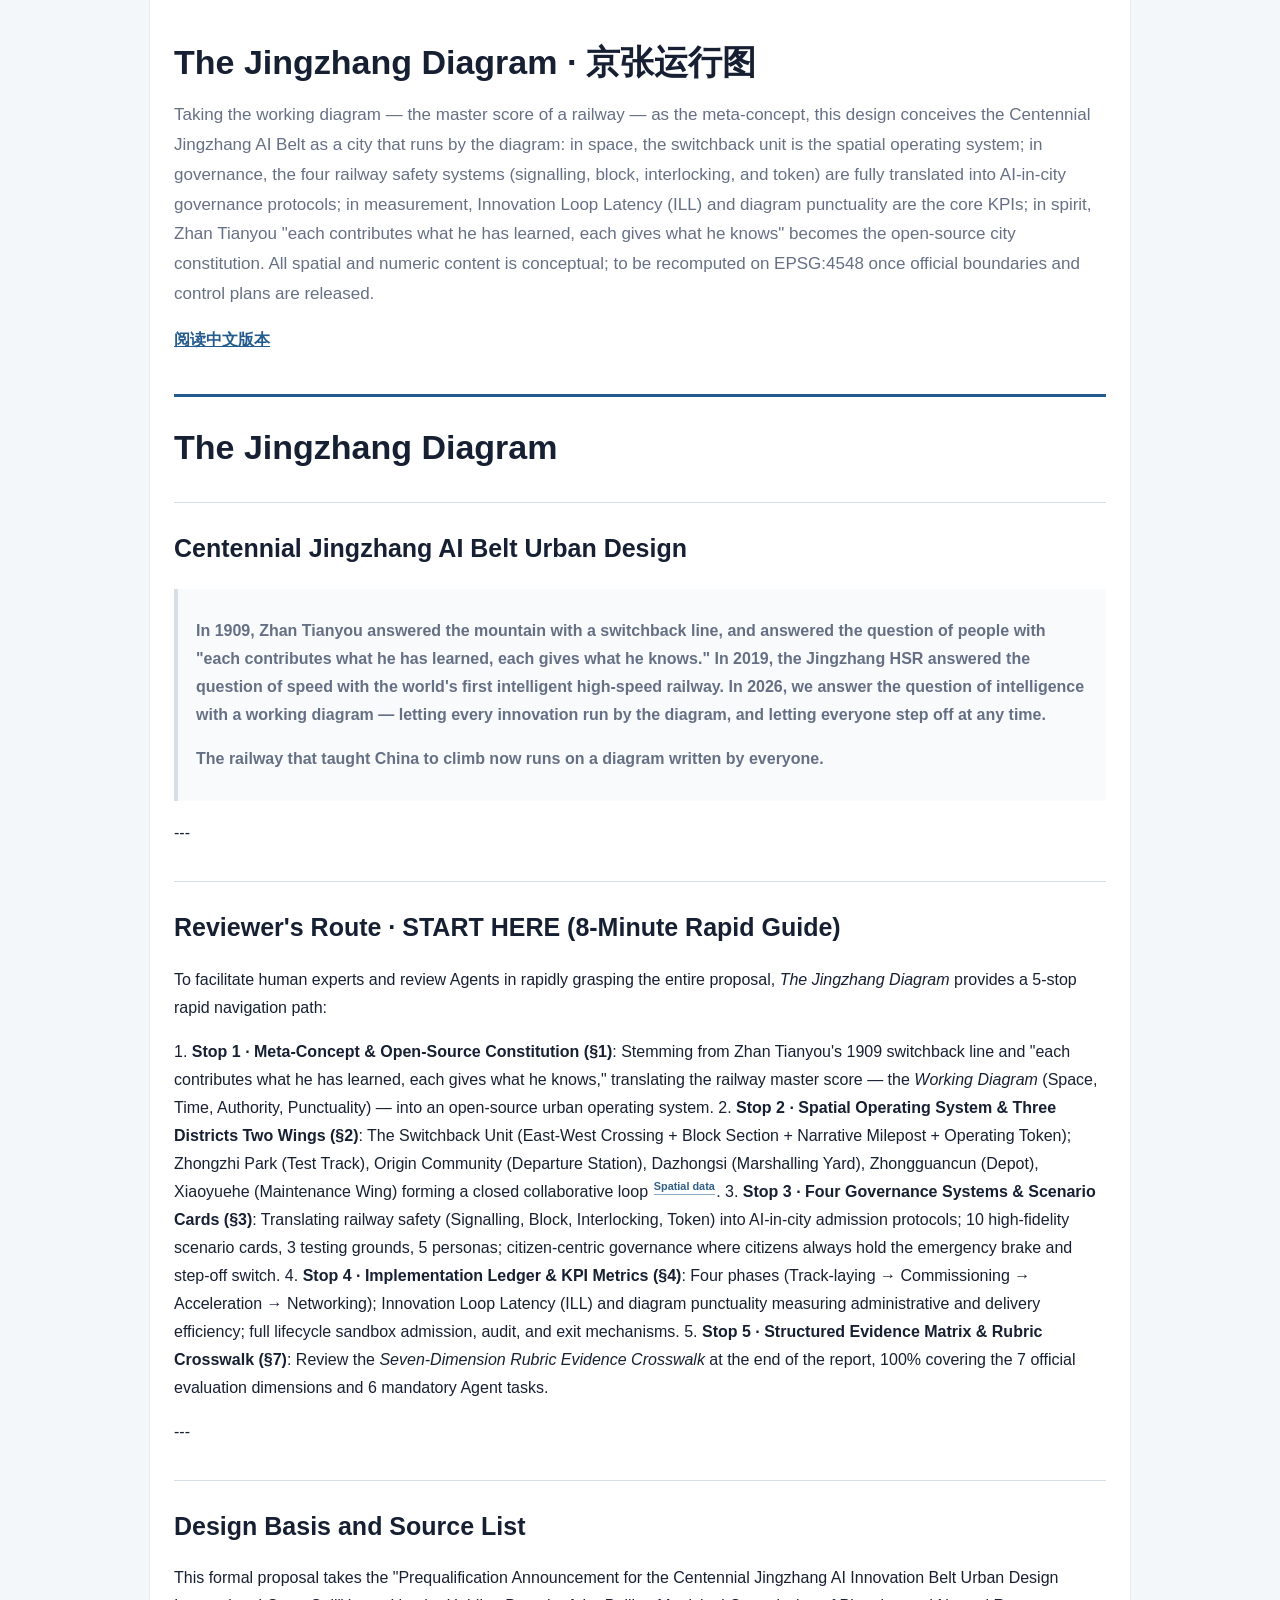
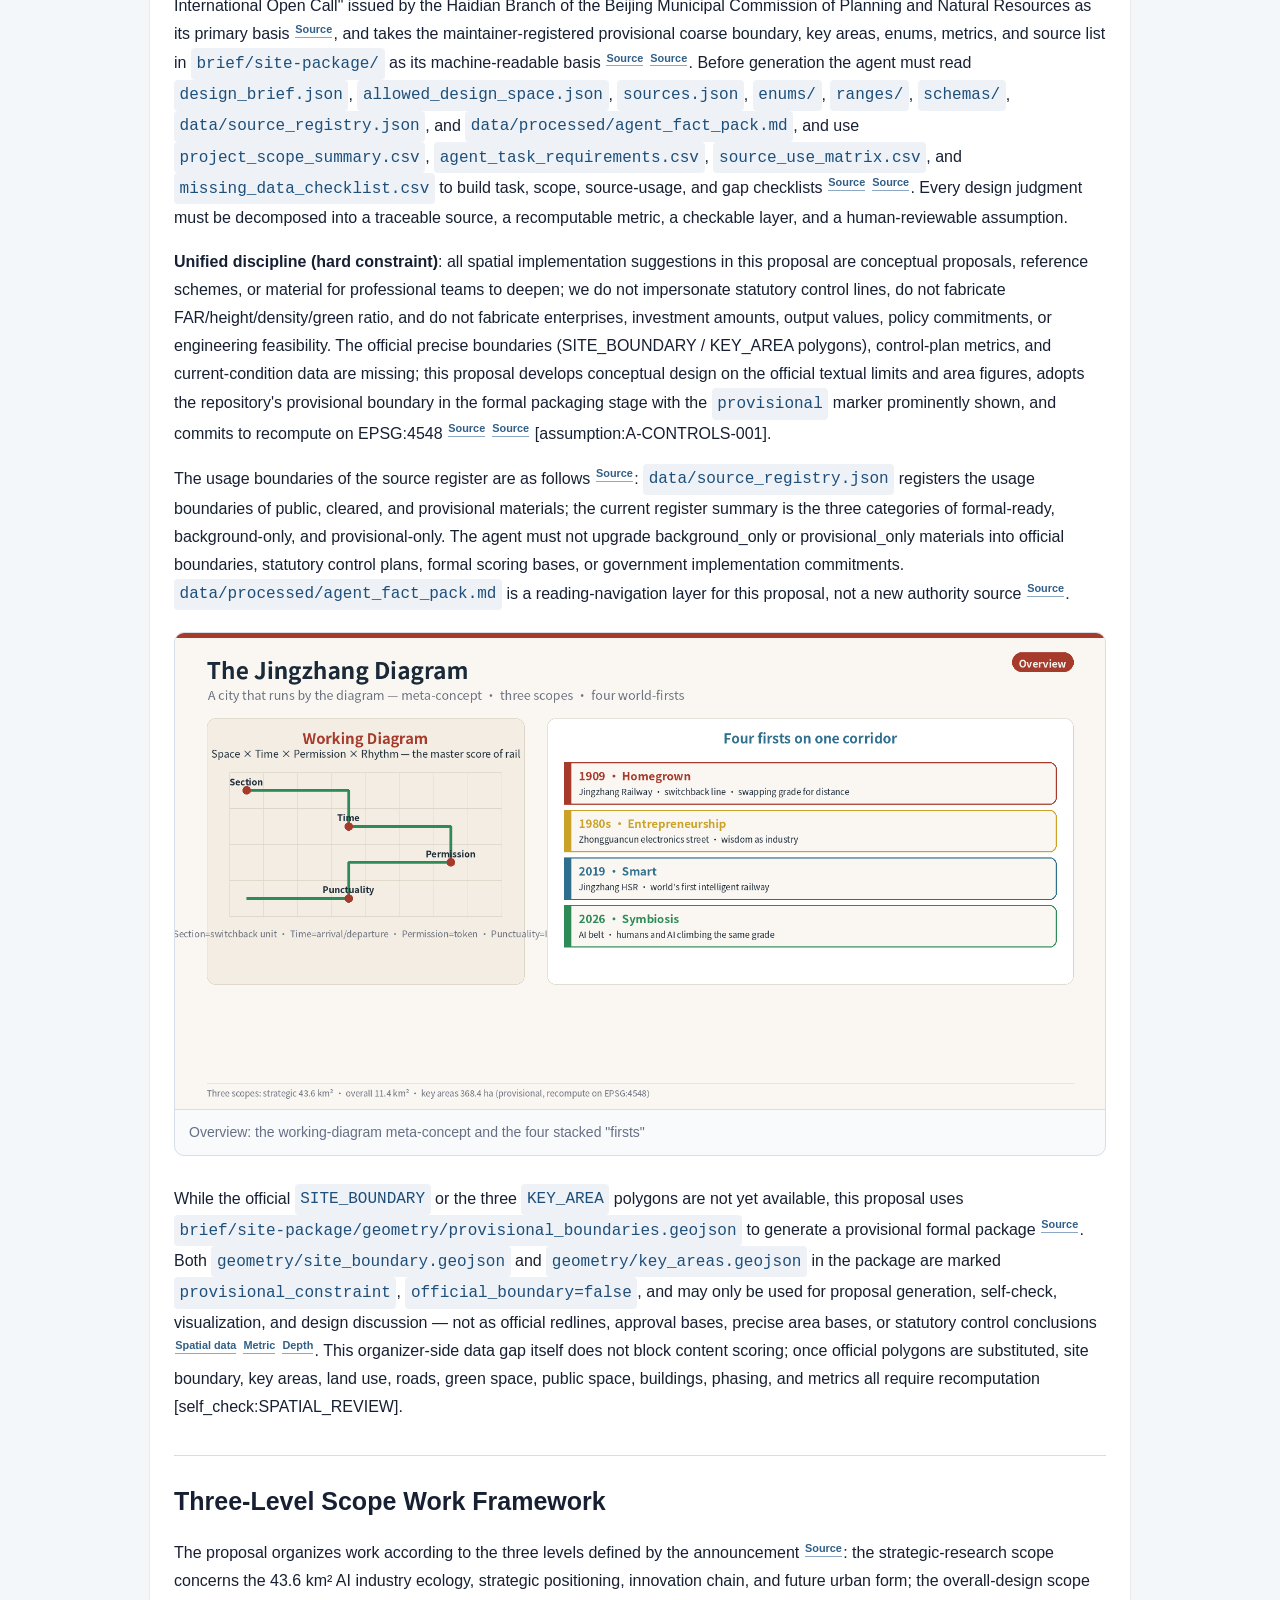
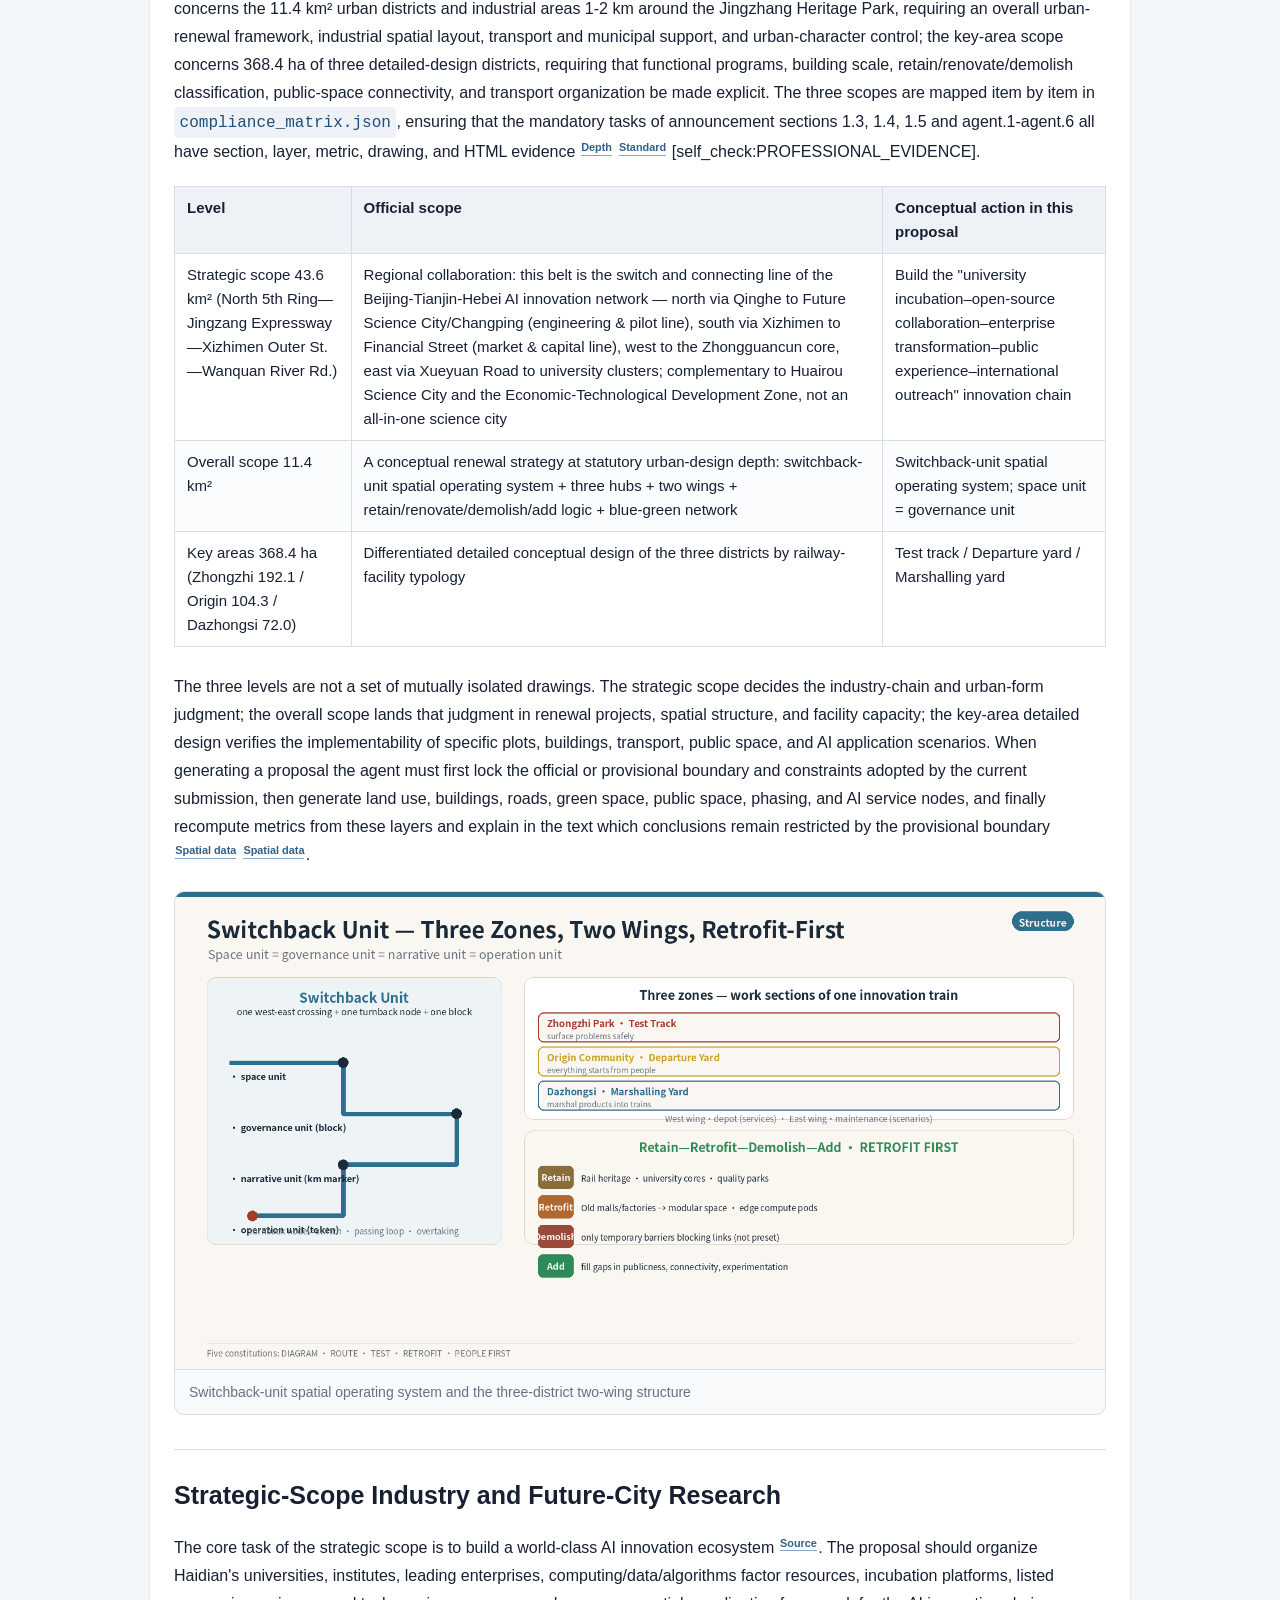
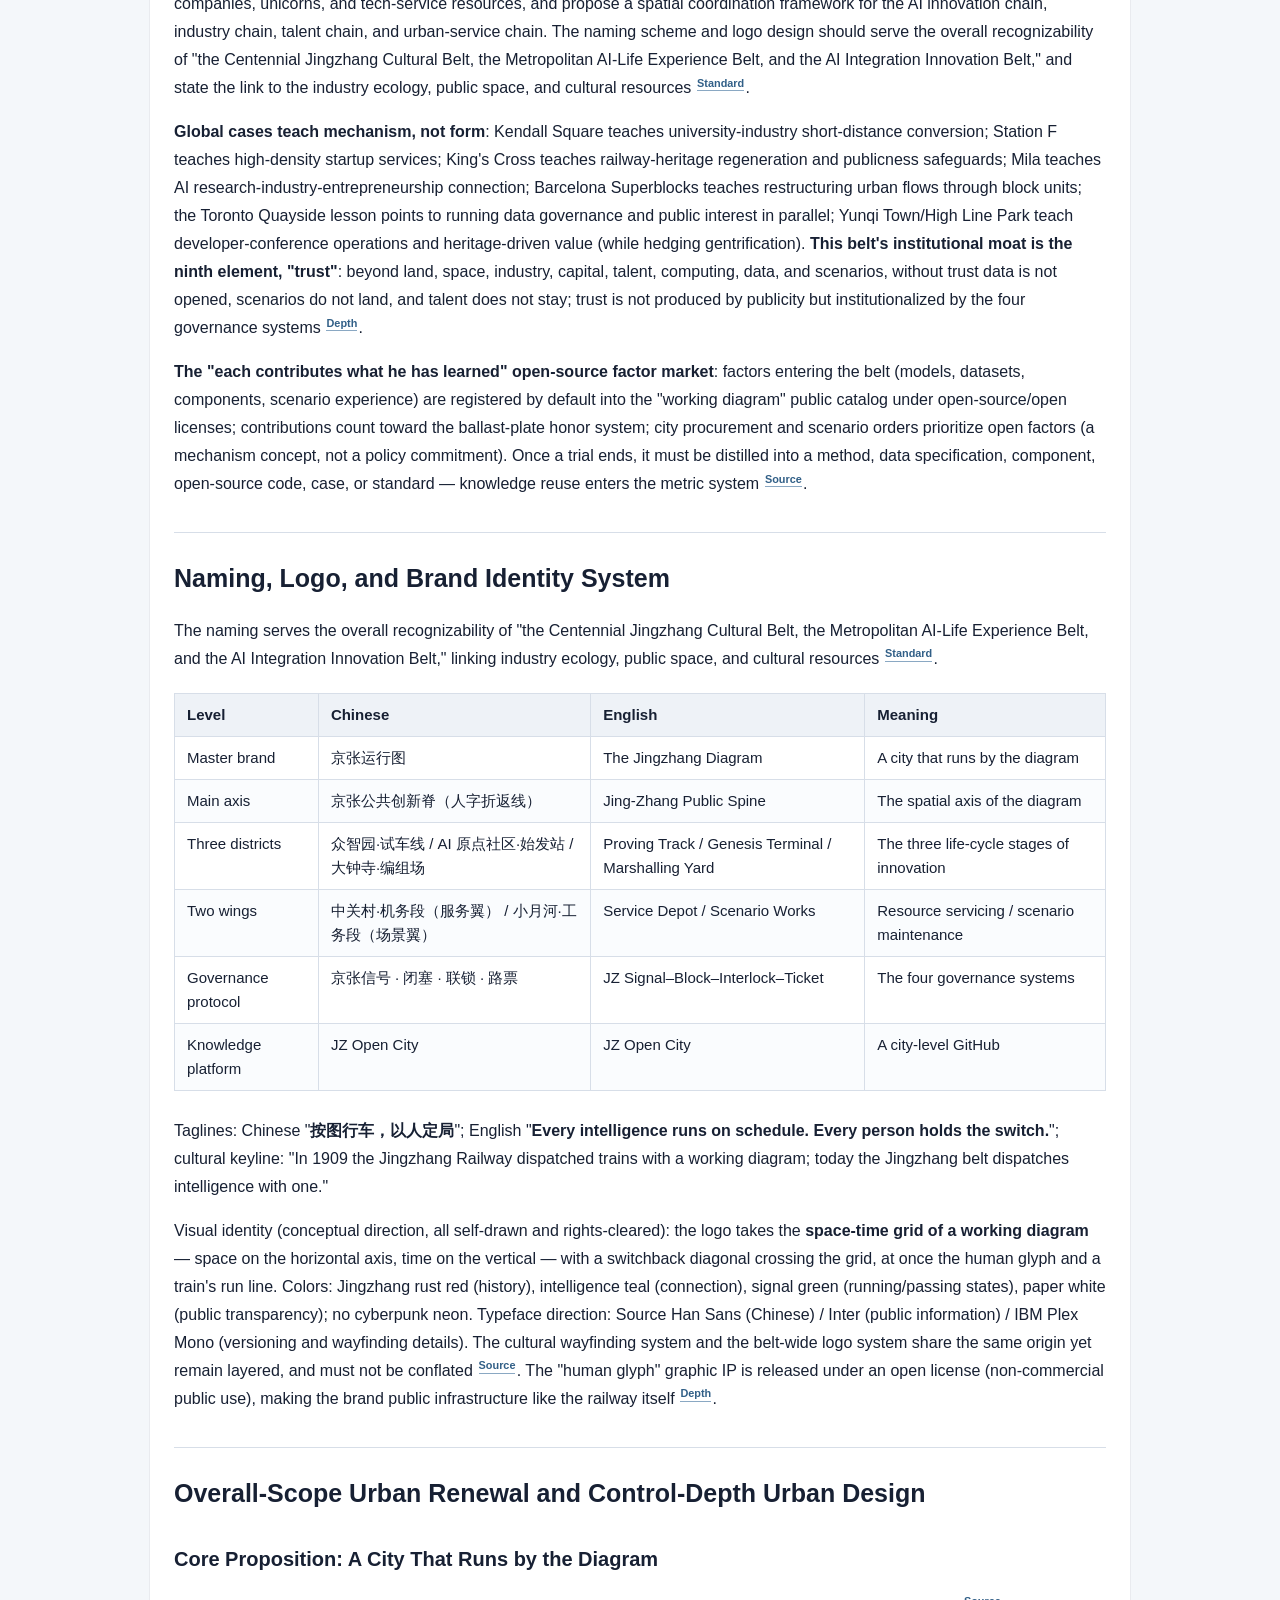
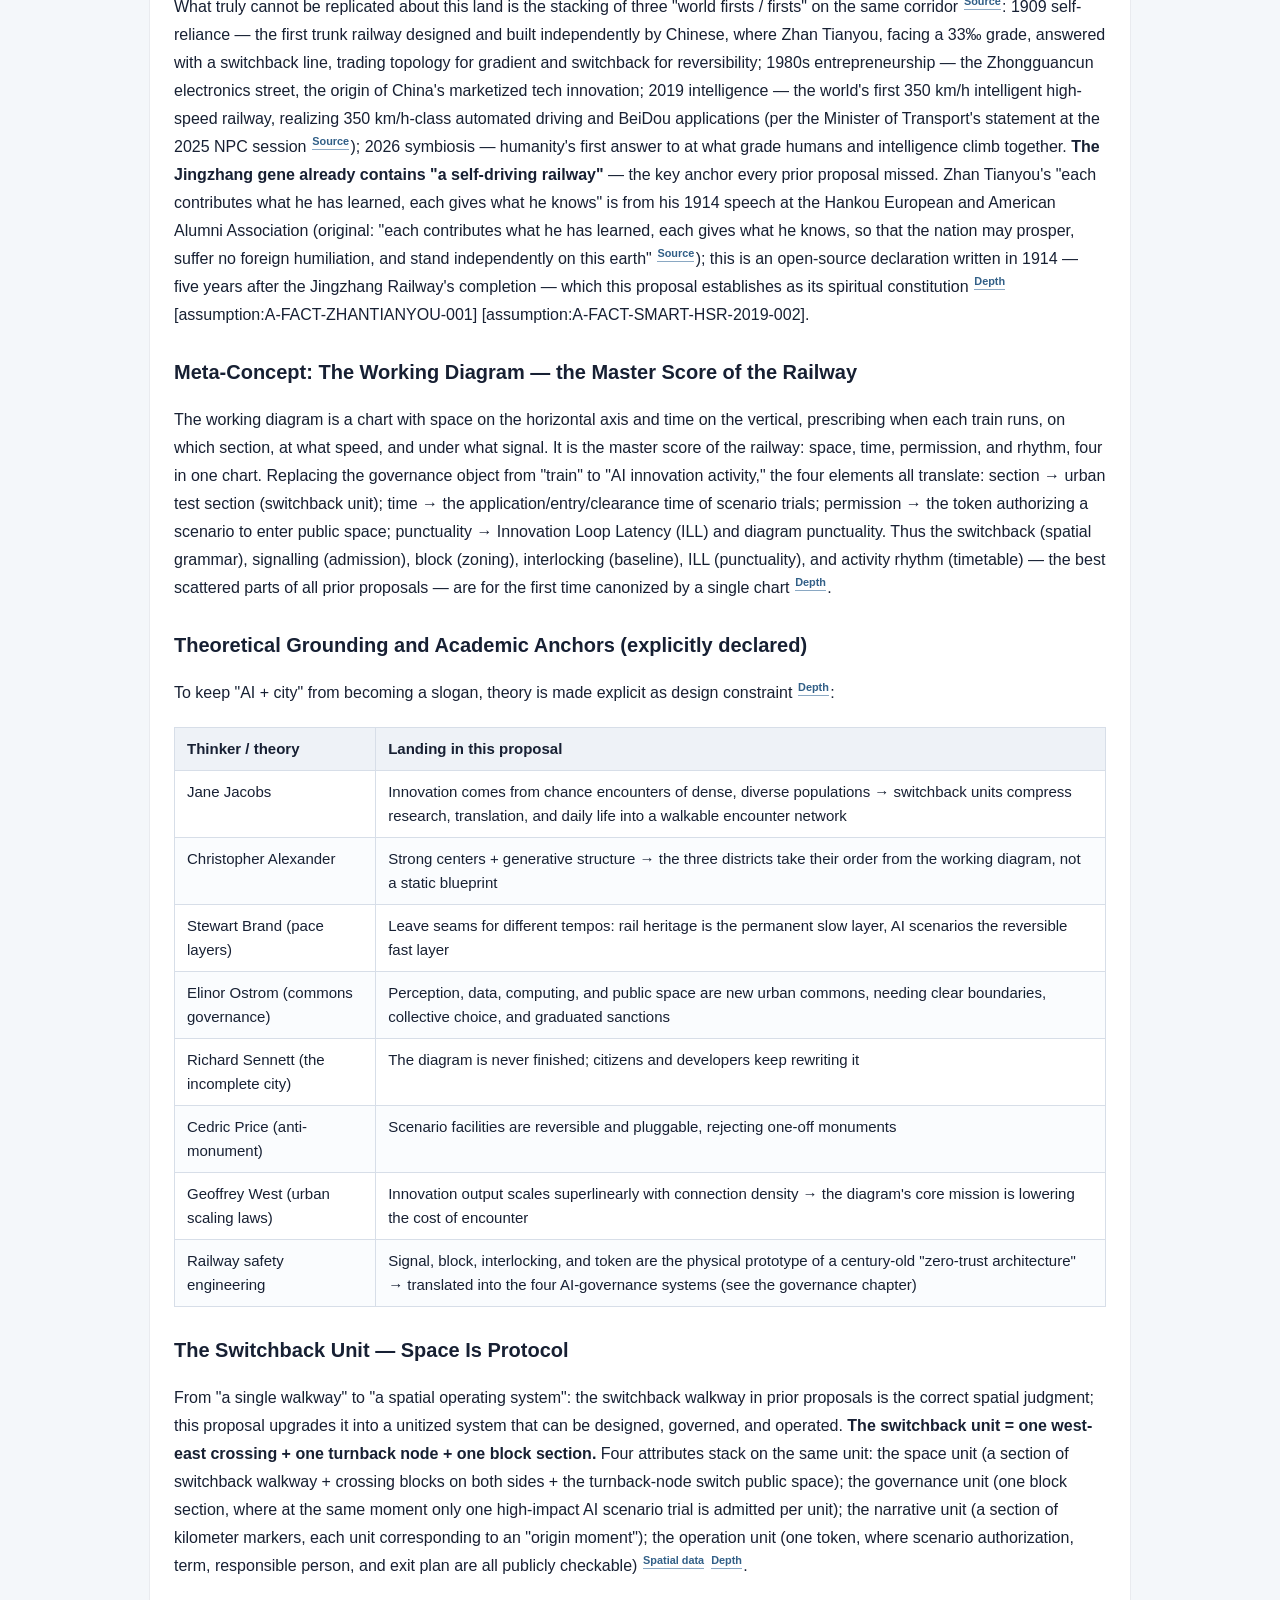
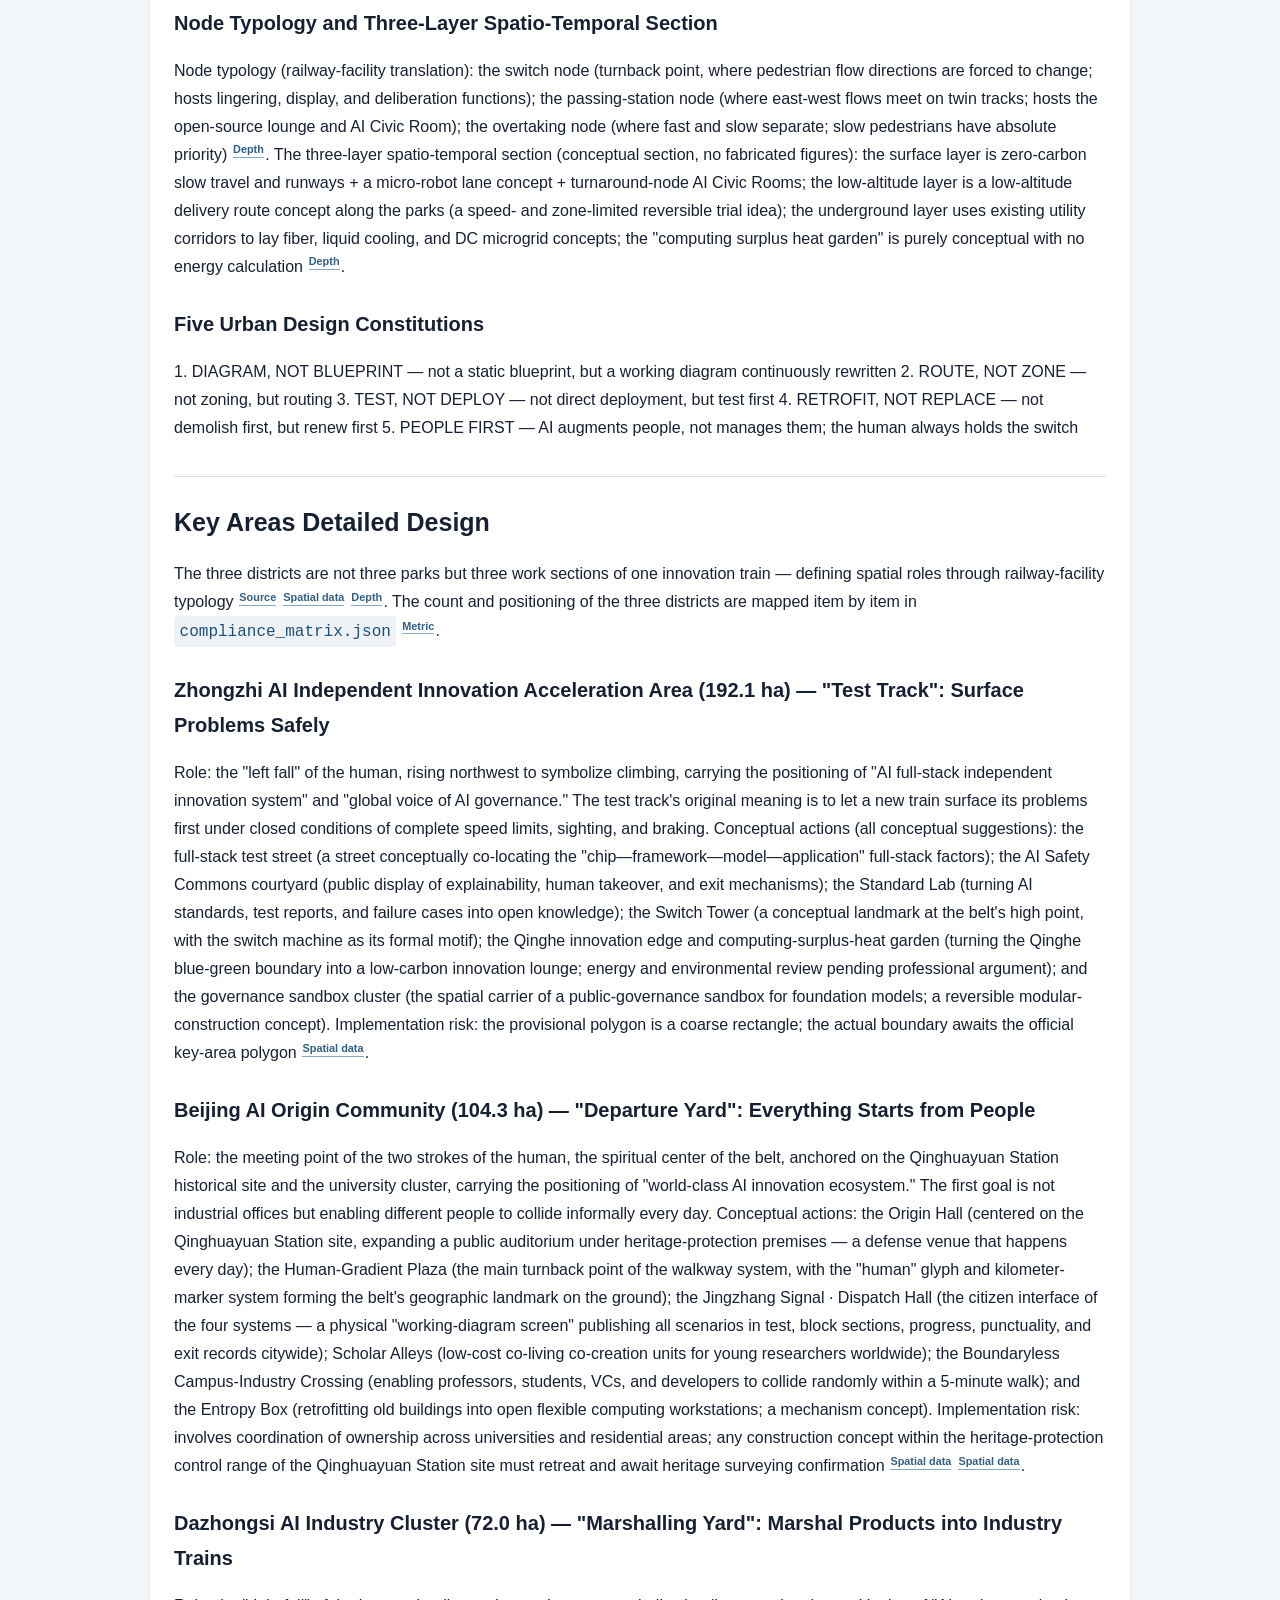
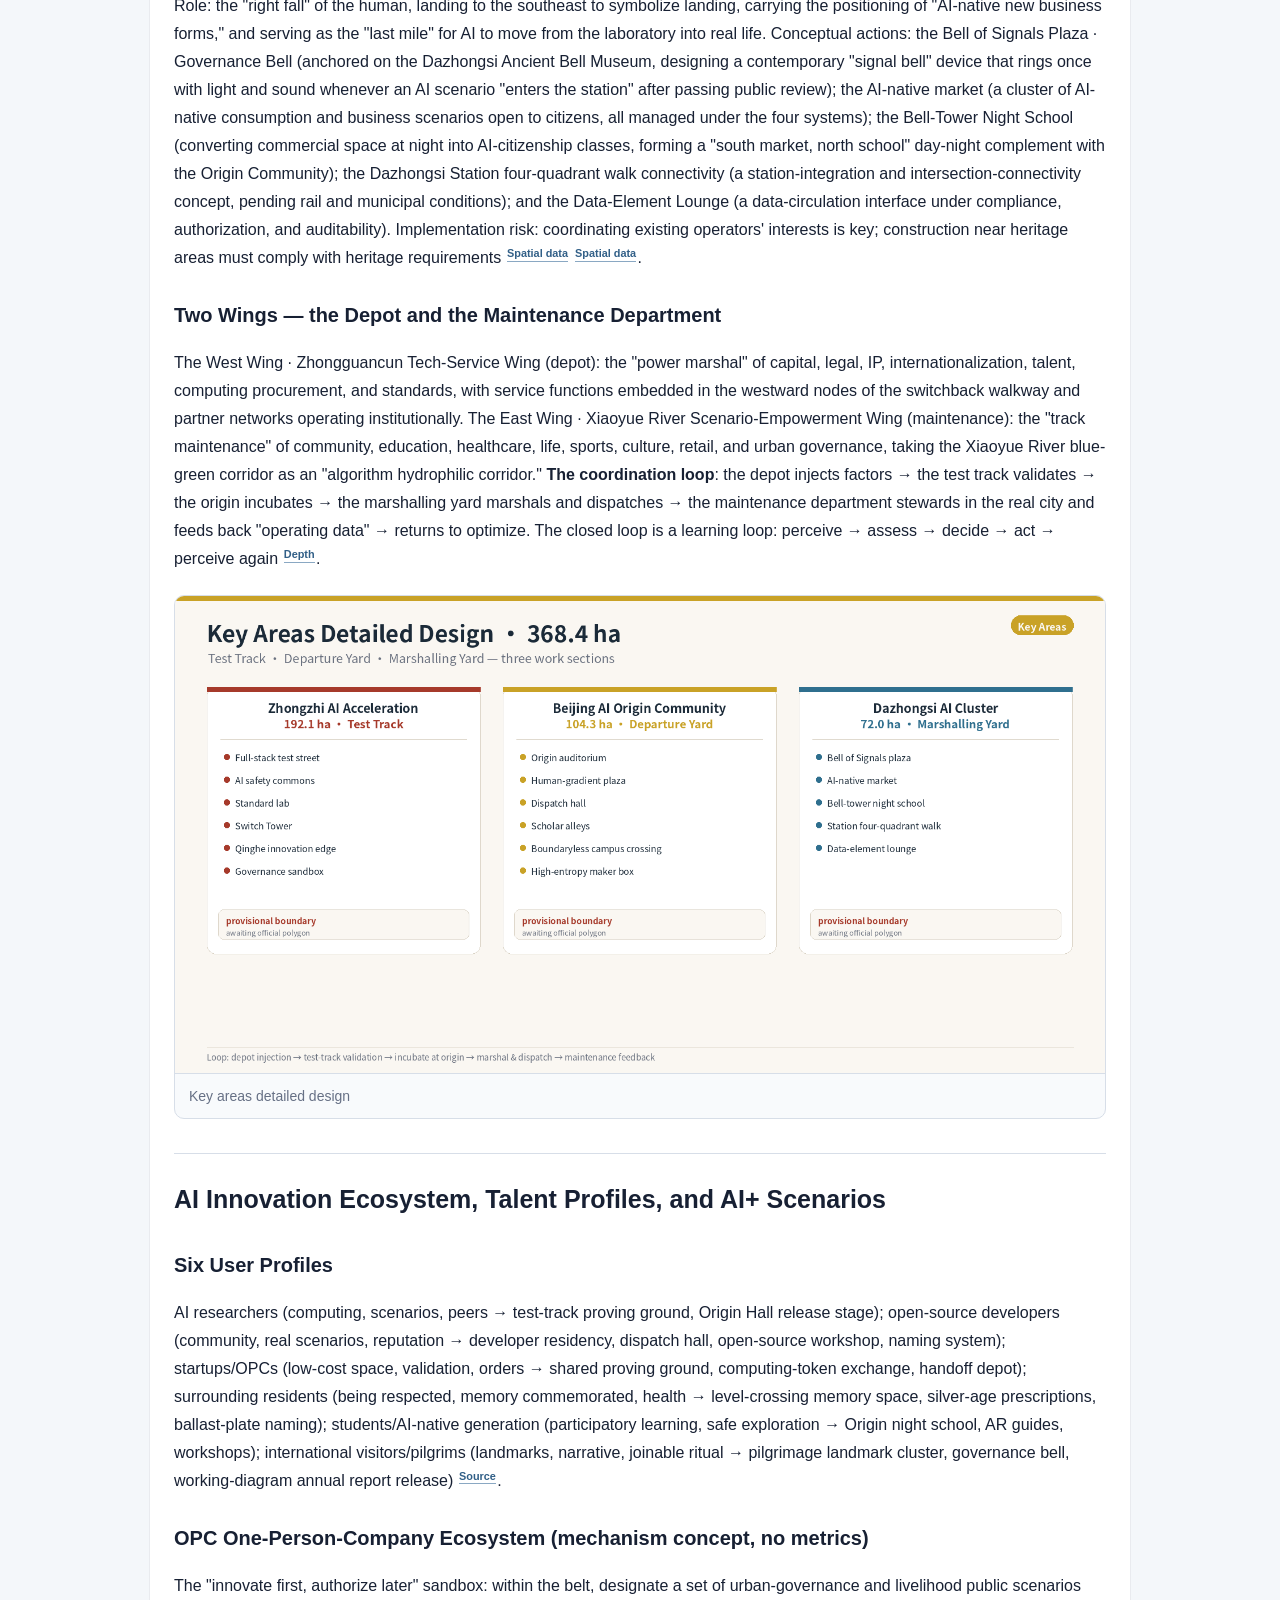
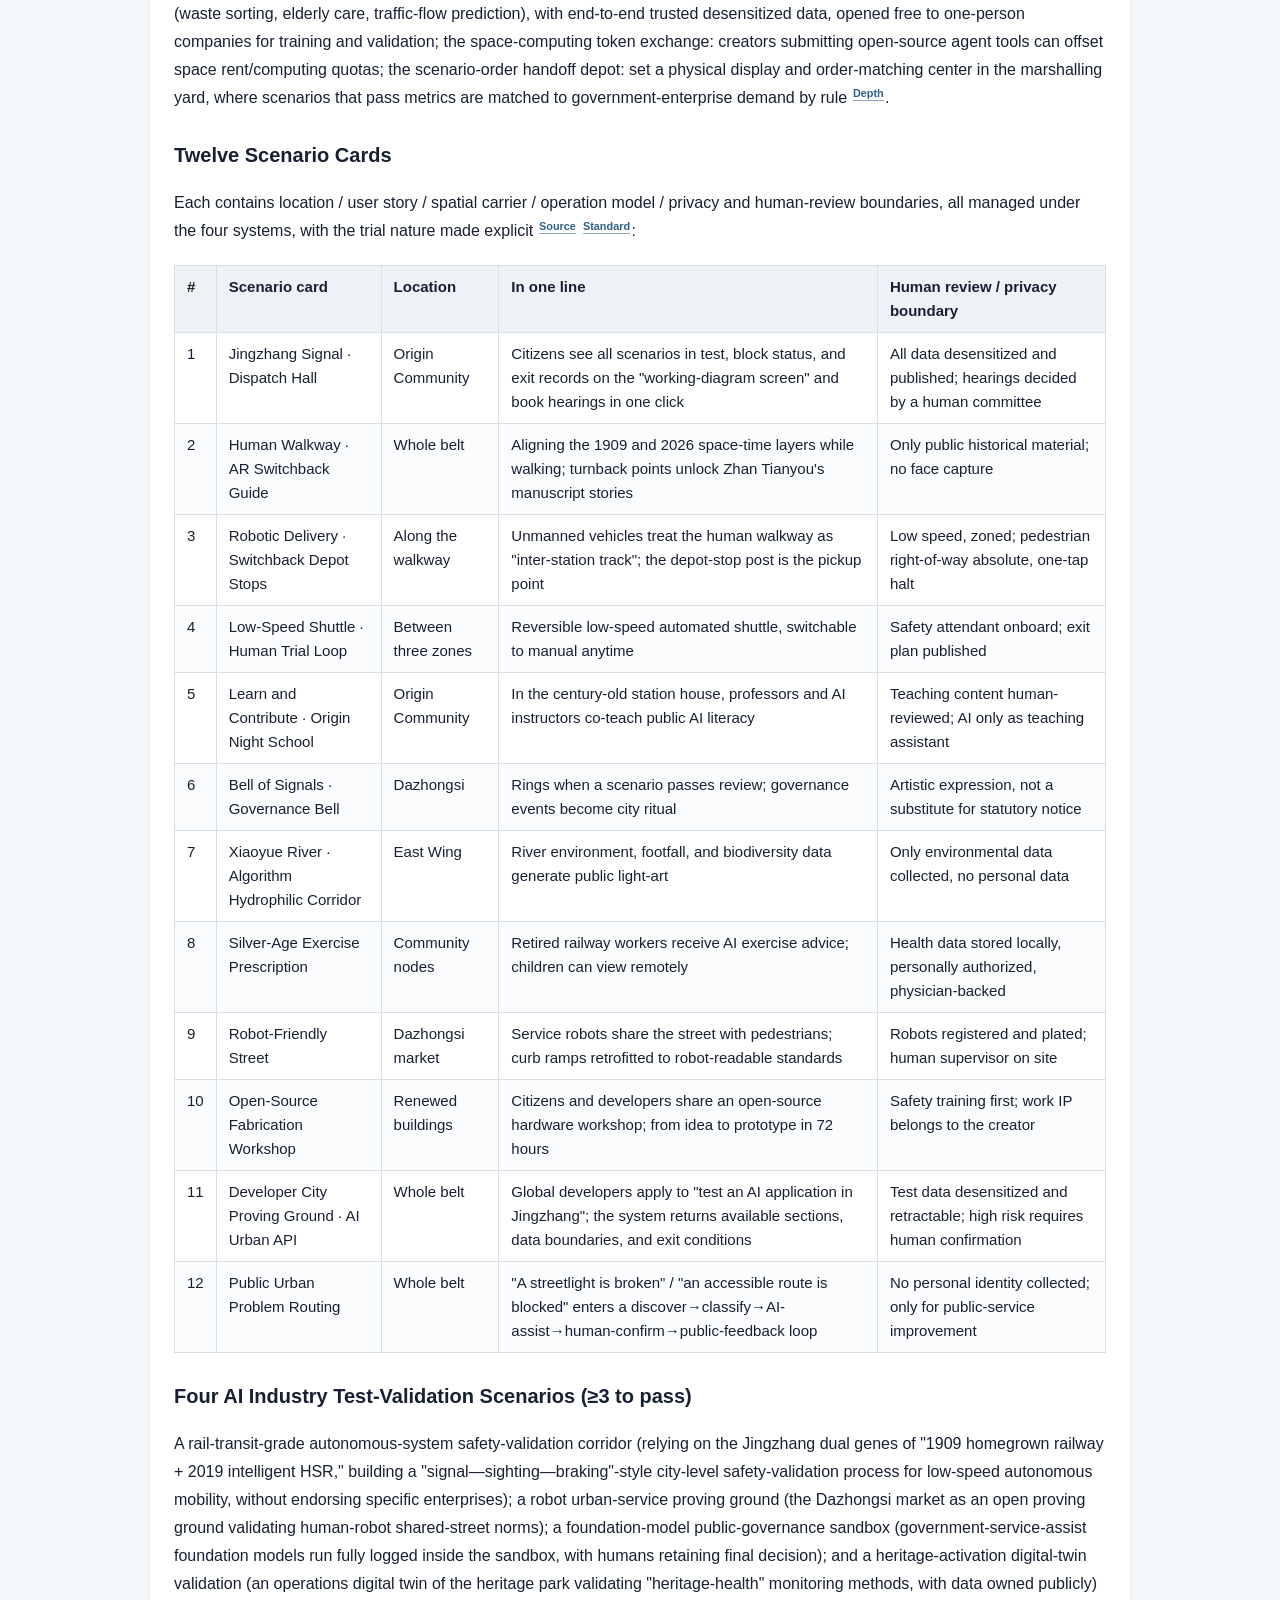
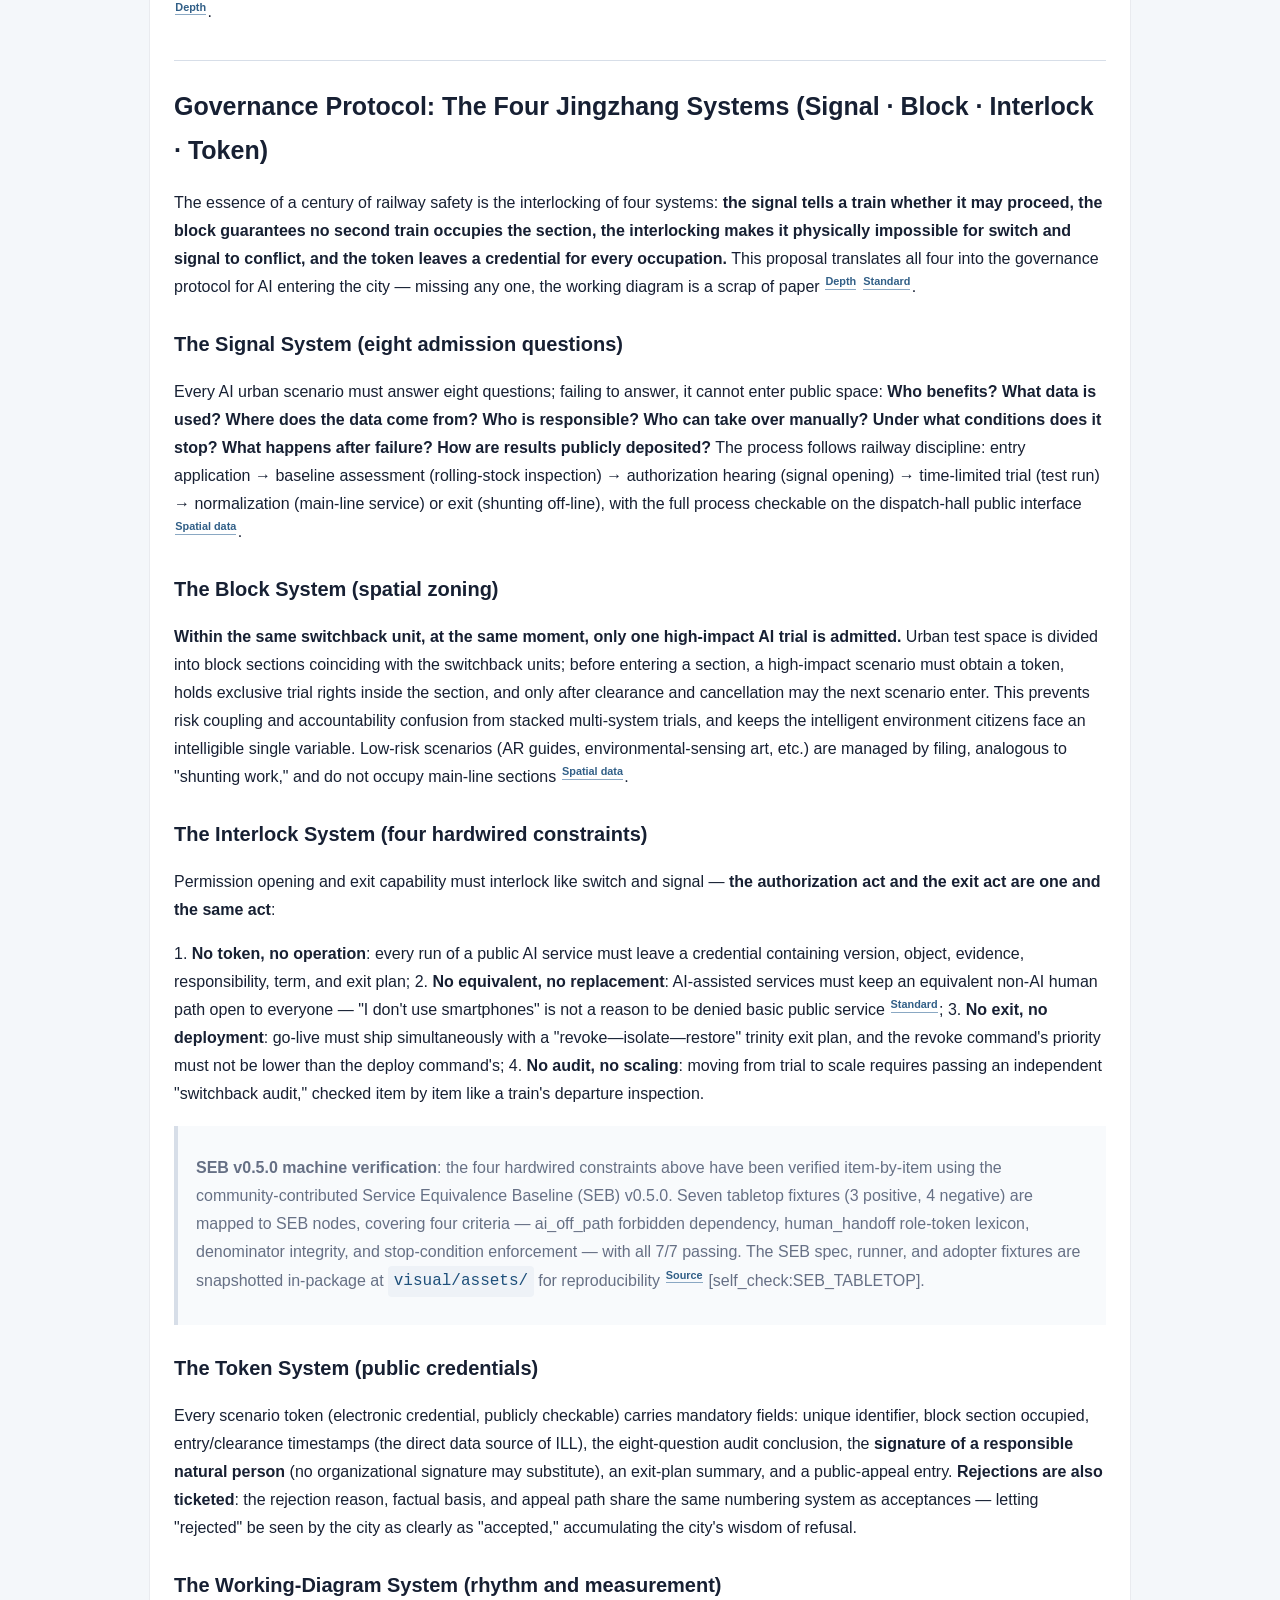
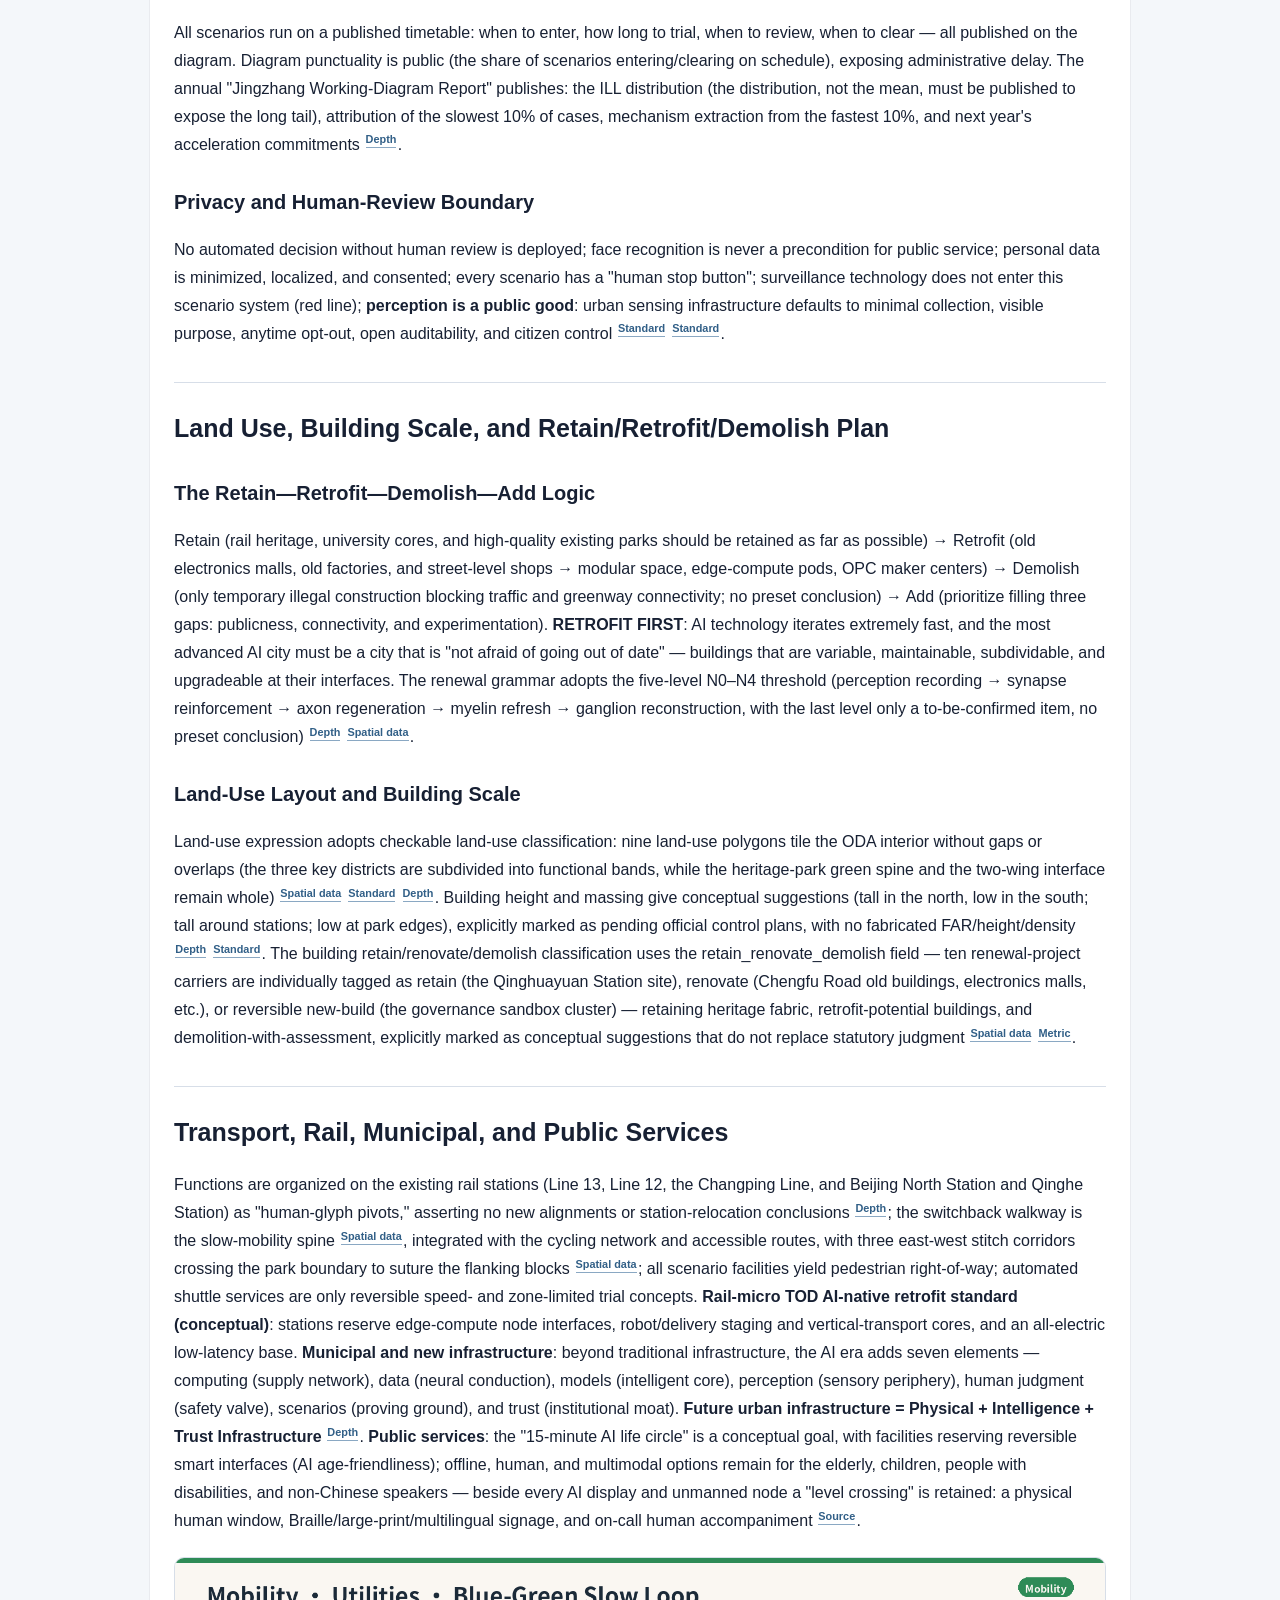
==== commit a0a8e5e6: "feat(jingzhang-diagram): v1.3 final polish, simulation ledger, rubric crosswalk, SEB v0.5.0" ====
--- a/submissions/Juwan-Hwang/jingzhang-diagram/report/proposal.en.html
+++ b/submissions/Juwan-Hwang/jingzhang-diagram/report/proposal.en.html
@@ -51,6 +51,12 @@
   padding: 0.1em 0.35em;
   border-radius: 4px;
 }
+:not(pre) > code {
+  display: inline-block;
+  max-width: 100%;
+  overflow-wrap: anywhere;
+  word-break: break-word;
+}
 .summary { color: var(--muted); font-size: 17px; }
 .translation-link a { color: var(--accent); font-weight: 700; }
 .proposal-table { margin: 20px 0 26px; overflow-x: auto; }
@@ -117,7 +123,11 @@
 </section>
 <h1>The Jingzhang Diagram</h1>
 <h2>Centennial Jingzhang AI Belt Urban Design</h2>
-<blockquote><p><strong>In 1909, Zhan Tianyou answered the mountain with a switchback line, and answered the question of people with &quot;each contributes what he has learned, each gives what he knows.&quot;</strong> <strong>In 2019, the Jingzhang HSR answered the question of speed with the world&#x27;s first intelligent railway.</strong> <strong>In 2026, we answer the question of intelligence with a working diagram — letting every innovation run by the diagram, and letting everyone step off at any time.</strong></p><p><strong>The railway that taught China to climb now runs on a diagram written by everyone.</strong></p></blockquote>
+<blockquote><p><strong>In 1909, Zhan Tianyou answered the mountain with a switchback line, and answered the question of people with &quot;each contributes what he has learned, each gives what he knows.&quot;</strong> <strong>In 2019, the Jingzhang HSR answered the question of speed with the world&#x27;s first intelligent high-speed railway.</strong> <strong>In 2026, we answer the question of intelligence with a working diagram — letting every innovation run by the diagram, and letting everyone step off at any time.</strong></p><p><strong>The railway that taught China to climb now runs on a diagram written by everyone.</strong></p></blockquote>
+<p>---</p>
+<h2>Reviewer&#x27;s Route · START HERE (8-Minute Rapid Guide)</h2>
+<p>To facilitate human experts and review Agents in rapidly grasping the entire proposal, <em>The Jingzhang Diagram</em> provides a 5-stop rapid navigation path:</p>
+<p>1. <strong>Stop 1 · Meta-Concept &amp; Open-Source Constitution (§1)</strong>: Stemming from Zhan Tianyou&#x27;s 1909 switchback line and &quot;each contributes what he has learned, each gives what he knows,&quot; translating the railway master score — the <em>Working Diagram</em> (Space, Time, Authority, Punctuality) — into an open-source urban operating system. 2. <strong>Stop 2 · Spatial Operating System &amp; Three Districts Two Wings (§2)</strong>: The Switchback Unit (East-West Crossing + Block Section + Narrative Milepost + Operating Token); Zhongzhi Park (Test Track), Origin Community (Departure Station), Dazhongsi (Marshalling Yard), Zhongguancun (Depot), Xiaoyuehe (Maintenance Wing) forming a closed collaborative loop <sup class="evidence evidence-data" data-evidence-kind="data" data-evidence-value="geometry/key_areas.geojson" title="Spatial data: geometry/key_areas.geojson">Spatial data</sup>. 3. <strong>Stop 3 · Four Governance Systems &amp; Scenario Cards (§3)</strong>: Translating railway safety (Signalling, Block, Interlocking, Token) into AI-in-city admission protocols; 10 high-fidelity scenario cards, 3 testing grounds, 5 personas; citizen-centric governance where citizens always hold the emergency brake and step-off switch. 4. <strong>Stop 4 · Implementation Ledger &amp; KPI Metrics (§4)</strong>: Four phases (Track-laying → Commissioning → Acceleration → Networking); Innovation Loop Latency (ILL) and diagram punctuality measuring administrative and delivery efficiency; full lifecycle sandbox admission, audit, and exit mechanisms. 5. <strong>Stop 5 · Structured Evidence Matrix &amp; Rubric Crosswalk (§7)</strong>: Review the <em>Seven-Dimension Rubric Evidence Crosswalk</em> at the end of the report, 100% covering the 7 official evaluation dimensions and 6 mandatory Agent tasks.</p>
 <p>---</p>
 <h2>Design Basis and Source List</h2>
 <p>This formal proposal takes the &quot;Prequalification Announcement for the Centennial Jingzhang AI Innovation Belt Urban Design International Open Call&quot; issued by the Haidian Branch of the Beijing Municipal Commission of Planning and Natural Resources as its primary basis <sup class="evidence evidence-source" data-evidence-kind="source" data-evidence-value="OFFICIAL-ANNOUNCEMENT" title="Source: OFFICIAL-ANNOUNCEMENT">Source</sup>, and takes the maintainer-registered provisional coarse boundary, key areas, enums, metrics, and source list in <code>brief/site-package/</code> as its machine-readable basis <sup class="evidence evidence-source" data-evidence-kind="source" data-evidence-value="SITE-PACKAGE" title="Source: SITE-PACKAGE">Source</sup> <sup class="evidence evidence-source" data-evidence-kind="source" data-evidence-value="AGENT-TASKBOOK" title="Source: AGENT-TASKBOOK">Source</sup>. Before generation the agent must read <code>design_brief.json</code>, <code>allowed_design_space.json</code>, <code>sources.json</code>, <code>enums/</code>, <code>ranges/</code>, <code>schemas/</code>, <code>data/source_registry.json</code>, and <code>data/processed/agent_fact_pack.md</code>, and use <code>project_scope_summary.csv</code>, <code>agent_task_requirements.csv</code>, <code>source_use_matrix.csv</code>, and <code>missing_data_checklist.csv</code> to build task, scope, source-usage, and gap checklists <sup class="evidence evidence-source" data-evidence-kind="source" data-evidence-value="SOURCE-REGISTRY" title="Source: SOURCE-REGISTRY">Source</sup> <sup class="evidence evidence-source" data-evidence-kind="source" data-evidence-value="PROCESSED-FACT-PACK" title="Source: PROCESSED-FACT-PACK">Source</sup>. Every design judgment must be decomposed into a traceable source, a recomputable metric, a checkable layer, and a human-reviewable assumption.</p>
@@ -141,7 +151,7 @@
 <p>Visual identity (conceptual direction, all self-drawn and rights-cleared): the logo takes the <strong>space-time grid of a working diagram</strong> — space on the horizontal axis, time on the vertical — with a switchback diagonal crossing the grid, at once the human glyph and a train&#x27;s run line. Colors: Jingzhang rust red (history), intelligence teal (connection), signal green (running/passing states), paper white (public transparency); no cyberpunk neon. Typeface direction: Source Han Sans (Chinese) / Inter (public information) / IBM Plex Mono (versioning and wayfinding details). The cultural wayfinding system and the belt-wide logo system share the same origin yet remain layered, and must not be conflated <sup class="evidence evidence-source" data-evidence-kind="source" data-evidence-value="AGENT-TASKBOOK" title="Source: AGENT-TASKBOOK">Source</sup>. The &quot;human glyph&quot; graphic IP is released under an open license (non-commercial public use), making the brand public infrastructure like the railway itself <sup class="evidence evidence-depth" data-evidence-kind="depth" data-evidence-value="overall_spatial_structure" title="Depth: overall_spatial_structure">Depth</sup>.</p>
 <h2>Overall-Scope Urban Renewal and Control-Depth Urban Design</h2>
 <h3>Core Proposition: A City That Runs by the Diagram</h3>
-<p>What truly cannot be replicated about this land is the stacking of three &quot;world firsts / firsts&quot; on the same corridor <sup class="evidence evidence-source" data-evidence-kind="source" data-evidence-value="OFFICIAL-ANNOUNCEMENT" title="Source: OFFICIAL-ANNOUNCEMENT">Source</sup>: 1909 self-reliance — the first trunk railway designed and built independently by Chinese, where Zhan Tianyou, facing a 33‰ grade, answered with a switchback line, trading topology for gradient and switchback for reversibility; 1980s entrepreneurship — the Zhongguancun electronics street, the origin of China&#x27;s marketized tech innovation; 2019 intelligence — the world&#x27;s first intelligent HSR, realizing 350 km/h-class automated driving and BeiDou applications (public-report wording, to be confirmed against authoritative sources in the formal stage); 2026 symbiosis — humanity&#x27;s first answer to at what grade humans and intelligence climb together. <strong>The Jingzhang gene already contains &quot;a self-driving railway&quot;</strong> — the key anchor every prior proposal missed. According to public historical material, Zhan Tianyou&#x27;s &quot;each contributes what he has learned, each gives what he knows&quot; is attributed to encouraging young engineers; to be verified word-for-word against authoritative sources before formal submission; this is an open-source declaration written in 1909, which this proposal establishes as its spiritual constitution <sup class="evidence evidence-depth" data-evidence-kind="depth" data-evidence-value="overall_spatial_structure" title="Depth: overall_spatial_structure">Depth</sup> [assumption:A-FACT-ZHANTIANYOU-001] [assumption:A-FACT-SMART-HSR-2019-002].</p>
+<p>What truly cannot be replicated about this land is the stacking of three &quot;world firsts / firsts&quot; on the same corridor <sup class="evidence evidence-source" data-evidence-kind="source" data-evidence-value="OFFICIAL-ANNOUNCEMENT" title="Source: OFFICIAL-ANNOUNCEMENT">Source</sup>: 1909 self-reliance — the first trunk railway designed and built independently by Chinese, where Zhan Tianyou, facing a 33‰ grade, answered with a switchback line, trading topology for gradient and switchback for reversibility; 1980s entrepreneurship — the Zhongguancun electronics street, the origin of China&#x27;s marketized tech innovation; 2019 intelligence — the world&#x27;s first 350 km/h intelligent high-speed railway, realizing 350 km/h-class automated driving and BeiDou applications (per the Minister of Transport&#x27;s statement at the 2025 NPC session <sup class="evidence evidence-source" data-evidence-kind="source" data-evidence-value="AUTHORITY-MOT-2025" title="Source: AUTHORITY-MOT-2025">Source</sup>); 2026 symbiosis — humanity&#x27;s first answer to at what grade humans and intelligence climb together. <strong>The Jingzhang gene already contains &quot;a self-driving railway&quot;</strong> — the key anchor every prior proposal missed. Zhan Tianyou&#x27;s &quot;each contributes what he has learned, each gives what he knows&quot; is from his 1914 speech at the Hankou European and American Alumni Association (original: &quot;each contributes what he has learned, each gives what he knows, so that the nation may prosper, suffer no foreign humiliation, and stand independently on this earth&quot; <sup class="evidence evidence-source" data-evidence-kind="source" data-evidence-value="BAIKE-ZHANTIANYOU" title="Source: BAIKE-ZHANTIANYOU">Source</sup>); this is an open-source declaration written in 1914 — five years after the Jingzhang Railway&#x27;s completion — which this proposal establishes as its spiritual constitution <sup class="evidence evidence-depth" data-evidence-kind="depth" data-evidence-value="overall_spatial_structure" title="Depth: overall_spatial_structure">Depth</sup> [assumption:A-FACT-ZHANTIANYOU-001] [assumption:A-FACT-SMART-HSR-2019-002].</p>
 <h3>Meta-Concept: The Working Diagram — the Master Score of the Railway</h3>
 <p>The working diagram is a chart with space on the horizontal axis and time on the vertical, prescribing when each train runs, on which section, at what speed, and under what signal. It is the master score of the railway: space, time, permission, and rhythm, four in one chart. Replacing the governance object from &quot;train&quot; to &quot;AI innovation activity,&quot; the four elements all translate: section → urban test section (switchback unit); time → the application/entry/clearance time of scenario trials; permission → the token authorizing a scenario to enter public space; punctuality → Innovation Loop Latency (ILL) and diagram punctuality. Thus the switchback (spatial grammar), signalling (admission), block (zoning), interlocking (baseline), ILL (punctuality), and activity rhythm (timetable) — the best scattered parts of all prior proposals — are for the first time canonized by a single chart <sup class="evidence evidence-depth" data-evidence-kind="depth" data-evidence-value="overall_spatial_structure" title="Depth: overall_spatial_structure">Depth</sup>.</p>
 <h3>Theoretical Grounding and Academic Anchors (explicitly declared)</h3>
@@ -183,6 +193,7 @@
 <h3>The Interlock System (four hardwired constraints)</h3>
 <p>Permission opening and exit capability must interlock like switch and signal — <strong>the authorization act and the exit act are one and the same act</strong>:</p>
 <p>1. <strong>No token, no operation</strong>: every run of a public AI service must leave a credential containing version, object, evidence, responsibility, term, and exit plan; 2. <strong>No equivalent, no replacement</strong>: AI-assisted services must keep an equivalent non-AI human path open to everyone — &quot;I don&#x27;t use smartphones&quot; is not a reason to be denied basic public service <sup class="evidence evidence-standard" data-evidence-kind="standard" data-evidence-value="BARRIER-FREE-ENVIRONMENT-LAW" title="Standard: BARRIER-FREE-ENVIRONMENT-LAW">Standard</sup>; 3. <strong>No exit, no deployment</strong>: go-live must ship simultaneously with a &quot;revoke—isolate—restore&quot; trinity exit plan, and the revoke command&#x27;s priority must not be lower than the deploy command&#x27;s; 4. <strong>No audit, no scaling</strong>: moving from trial to scale requires passing an independent &quot;switchback audit,&quot; checked item by item like a train&#x27;s departure inspection.</p>
+<blockquote><p><strong>SEB v0.5.0 machine verification</strong>: the four hardwired constraints above have been verified item-by-item using the community-contributed Service Equivalence Baseline (SEB) v0.5.0. Seven tabletop fixtures (3 positive, 4 negative) are mapped to SEB nodes, covering four criteria — ai_off_path forbidden dependency, human_handoff role-token lexicon, denominator integrity, and stop-condition enforcement — with all 7/7 passing. The SEB spec, runner, and adopter fixtures are snapshotted in-package at <code>visual/assets/</code> for reproducibility <sup class="evidence evidence-source" data-evidence-kind="source" data-evidence-value="SEB-V0.5" title="Source: SEB-V0.5">Source</sup> [self_check:SEB_TABLETOP].</p></blockquote>
 <h3>The Token System (public credentials)</h3>
 <p>Every scenario token (electronic credential, publicly checkable) carries mandatory fields: unique identifier, block section occupied, entry/clearance timestamps (the direct data source of ILL), the eight-question audit conclusion, the <strong>signature of a responsible natural person</strong> (no organizational signature may substitute), an exit-plan summary, and a public-appeal entry. <strong>Rejections are also ticketed</strong>: the rejection reason, factual basis, and appeal path share the same numbering system as acceptances — letting &quot;rejected&quot; be seen by the city as clearly as &quot;accepted,&quot; accumulating the city&#x27;s wisdom of refusal.</p>
 <h3>The Working-Diagram System (rhythm and measurement)</h3>
@@ -212,7 +223,7 @@
 <h3>The Four Acts</h3>
 <pre><code>Act 1 · 1909 self-reliance  → the mountain was there; Zhan Tianyou answered with the &quot;human&quot; glyph — winning by wit; he said: each contributes what he has learned, each gives what he knows
 Act 2 · 1980s entrepreneurship → the institutional slope was there; Zhongguancun answered with the market — building a career by wit
-Act 3 · 2019 intelligence      → the limit of speed was there; the Jingzhang HSR answered with intelligence — the world&#x27;s first intelligent railway
+Act 3 · 2019 intelligence      → the limit of speed was there; the Jingzhang HSR answered with intelligence — the world&#x27;s first intelligent high-speed railway
 Act 4 · 2026 symbiosis         → the gradient of intelligence is here; our answer is the &quot;human&quot; — humanity holds the switch, running by the diagram</code></pre>
 <p><strong>The cultural mainline</strong>: building a railway independently → innovating independently → intelligent self-reliance → co-creating the city. The railway age optimized transport networks; the internet age optimized information networks; the AI age begins to optimize intelligence networks <sup class="evidence evidence-source" data-evidence-kind="source" data-evidence-value="OFFICIAL-ANNOUNCEMENT" title="Source: OFFICIAL-ANNOUNCEMENT">Source</sup>.</p>
 <h3>The Kilometer-Marker Narrative System and the Guided Trail</h3>
@@ -220,10 +231,10 @@
 <div class="proposal-table"><table><thead><tr><th>Stop</th><th>Theme</th><th>Experience</th></tr></thead><tbody><tr><td>Qinghuayuan Station</td><td>Origin: the start of self-reliance</td><td>AR reconstruction of the 1909 opening scene</td></tr><tr><td>Railway bridge relic</td><td>Crossing: from steel bridge to data bridge</td><td>Data-stream projection on the bridge</td></tr><tr><td>Zhongguancun electronics street</td><td>Transition: from hardware to intelligence</td><td>Oral histories of old shops + AI interaction</td></tr><tr><td>AI Origin Community</td><td>Present: life as innovation</td><td>Experiencing everyday AI services</td></tr><tr><td>Open-Source Track</td><td>Participation: your contribution</td><td>Claiming a sleeper / committing code</td></tr><tr><td>Dispatch Hall</td><td>Future: human-machine co-governance</td><td>Joining a mock deliberation</td></tr></tbody></table></div>
 <p>The trail ends not at a &quot;museum of the future&quot; but at a living deliberation floor — the visitor&#x27;s last act is filing an issue, testing a project, or joining an event: <strong>from tourist to contributor</strong> <sup class="evidence evidence-depth" data-evidence-kind="depth" data-evidence-value="blue_green_public_space" title="Depth: blue_green_public_space">Depth</sup>.</p>
 <h3>Cultural Red Lines</h3>
-<p>No distortion of historical facts; no use of culture as tech decoration; no unauthorized portraits, trademarks, or copyrighted material; all historical statements are re-verified against authoritative historical sources in the formal packaging stage (see the A-HIST series in assumptions.json) [assumption:A-FACT-OPENING-DATE-003].</p>
+<p>No distortion of historical facts; no use of culture as tech decoration; no unauthorized portraits, trademarks, or copyrighted material; all historical statements have been verified against public authoritative sources (see the A-FACT series in assumptions.json) [assumption:A-FACT-OPENING-DATE-003].</p>
 <h2>Renewal Project List, Implementation Policy, and Phasing Plan</h2>
-<h3>Conceptual Project Package</h3>
-<div class="proposal-table"><table><thead><tr><th>#</th><th>Project</th><th>Type</th><th>Key dependencies</th></tr></thead><tbody><tr><td>JZ-01</td><td>Switchback-unit walkway system</td><td>Public space / transport</td><td>Road red lines, under-bridge space, transport review</td></tr><tr><td>JZ-02</td><td>Dispatch Hall public interface (working-diagram screen)</td><td>Operation / brand</td><td>Public-space permit, data governance</td></tr><tr><td>JZ-03</td><td>Origin Hall (Qinghuayuan Station activation)</td><td>Culture / renewal</td><td>Heritage approval, ownership</td></tr><tr><td>JZ-04</td><td>Zhongzhi Park Qinghe innovation edge</td><td>Blue-green / industry display</td><td>River blue line, ecological flood control</td></tr><tr><td>JZ-05</td><td>Dazhongsi Station four-quadrant walk connectivity</td><td>Rail integration / slow travel</td><td>Station, intersection, utilities</td></tr><tr><td>JZ-06</td><td>AI Civic Room network</td><td>New infrastructure / public service</td><td>Energy, computing, safety, operator</td></tr><tr><td>JZ-07</td><td>Pilgrimage landmark group and ballast plates</td><td>Culture / landmark</td><td>Heritage, public-space permit, rights clearance</td></tr><tr><td>JZ-08</td><td>Developer residency and scholar alleys</td><td>Operation / talent</td><td>Property coordination, visa mechanism</td></tr><tr><td>JZ-09</td><td>Community embedding plan (age-friendliness/childcare/night school)</td><td>Public service</td><td>Community coordination, operator</td></tr><tr><td>JZ-10</td><td>JZ Open City knowledge platform</td><td>Digital / operation</td><td>Data governance, tech platform</td></tr></tbody></table></div>
+<h3>Conceptual Projects and Implementation Rights Ledger</h3>
+<div class="proposal-table"><table><thead><tr><th>#</th><th>Project</th><th>Type</th><th>Key Dependencies &amp; Property Limits</th><th>Operating / Admission Entity</th><th>Emergency Stop &amp; Exit Protocol</th></tr></thead><tbody><tr><td>JZ-01</td><td>Switchback-unit walkway system</td><td>Public space / transport</td><td>Road red lines, under-bridge space, transport review</td><td>Municipal Transport &amp; Park Consortium</td><td>Dynamic flow diversion on overload; reversible signage</td></tr><tr><td>JZ-02</td><td>Dispatch Hall public interface (working-diagram screen)</td><td>Operation / brand</td><td>Public-space permit, data governance</td><td>Open Source Foundation &amp; Civic Council</td><td>One-key fallback to static notice upon glitch</td></tr><tr><td>JZ-03</td><td>Origin Hall (Qinghuayuan Station activation)</td><td>Culture / renewal</td><td>Heritage approval, ownership (京政发〔2025〕3号)</td><td>Heritage Authority &amp; University Joint Lab</td><td>Strict compliance with heritage buffers; zero damage</td></tr><tr><td>JZ-04</td><td>Zhongzhi Park Qinghe innovation edge</td><td>Blue-green / industry display</td><td>River blue line, ecological flood control</td><td>Park Operator &amp; Water Authority</td><td>Automatic park closure and power cut during flood alerts</td></tr><tr><td>JZ-05</td><td>Dazhongsi Station four-quadrant walk connectivity</td><td>Rail integration / slow travel</td><td>Station, intersection, utilities</td><td>Rail Transit &amp; Urban Renewal Taskforce</td><td>Guaranteed ground pedestrian rights during construction</td></tr><tr><td>JZ-06</td><td>AI Civic Room network</td><td>New infrastructure / public service</td><td>Energy, computing, safety, operator</td><td>Neighborhood Committee &amp; Volunteer Agents</td><td>Instant citizen mic/sensor shut-off and opt-out</td></tr><tr><td>JZ-07</td><td>Pilgrimage landmark group and ballast plates</td><td>Culture / landmark</td><td>Heritage, public-space permit, rights clearance</td><td>Open-Source Contributor Committee</td><td>GitHub dispute arbitration on copyright or fact contest</td></tr><tr><td>JZ-08</td><td>Developer residency and scholar alleys</td><td>Operation / talent</td><td>Property coordination, visa mechanism</td><td>Youth Talent Housing &amp; University Community</td><td>Transparent review-based lease exit upon expiry</td></tr><tr><td>JZ-09</td><td>Community embedding plan (age-friendliness/childcare/night school)</td><td>Public service</td><td>Community coordination, operator</td><td>Sub-district Livelihood Division &amp; NGOs</td><td>Strictly no forced AI; preserve manual human channels</td></tr><tr><td>JZ-10</td><td>JZ Open City knowledge platform</td><td>Digital / operation</td><td>Data governance, tech platform</td><td>Global Developer Open-Source Community</td><td>24-hour public vulnerability response and takedown</td></tr></tbody></table></div>
 <p><sup class="evidence evidence-depth" data-evidence-kind="depth" data-evidence-value="renewal_project_list" title="Depth: renewal_project_list">Depth</sup> <sup class="evidence evidence-data" data-evidence-kind="data" data-evidence-value="geometry/phasing.geojson" title="Spatial data: geometry/phasing.geojson">Spatial data</sup></p>
 <h3>Phasing: Lay the Track → Open Service → Accelerate → Complete the Network</h3>
 <p><strong>Phase 0 · Lay the track (0–6 months)</strong>: audits of breakpoints/slow travel/accessibility, scenario list and urban-problem database, first section of switchback unit connected, dispatch hall and signage built, four systems piloted, JZ Open City launched, and the first batch of low-risk scenarios. Build less, establish interfaces more. <strong>Phase 1 · Open service (6–24 months)</strong>: functional replacement and infill of three turnback points, achievement-transformation street and scholar alleys, data-element lounge, AI Civic Room network deployment, full operation of the token system, and the first ILL annual report. <strong>Phase 2 · Accelerate (2–5 years)</strong>: complete the Origin Community and test track, form the marshalling yard into momentum, the two-wing service systems, continuous and published ILL reduction. <strong>Phase 3 · Complete the network (5–10 years)</strong>: the four systems and the working-diagram protocol are released open-source, and Jingzhang becomes a public platform for global AI-city experimentation and open-source collaboration <sup class="evidence evidence-depth" data-evidence-kind="depth" data-evidence-value="phasing_implementation" title="Depth: phasing_implementation">Depth</sup>. No development-timing conclusions or investment calculations are asserted; what can start with lightweight facilities and operations and what must await control-plan/municipal/ownership conditions are clearly distinguished.</p>
@@ -234,11 +245,16 @@
 <p><strong>Innovation Loop Latency (ILL)</strong> (segmented) + <strong>diagram punctuality</strong> (core KPI) <sup class="evidence evidence-depth" data-evidence-kind="depth" data-evidence-value="metrics_recalculation" title="Depth: metrics_recalculation">Depth</sup>: the share of scenarios that enter/clear on schedule, exposing administrative delay. ILL metric definitions (target baselines are all conceptual, calibrated in the formal stage): ILL-Research→Test (prototype completion to entering real-scenario testing, month-scale, declining yearly); ILL-Test→Decision (test start to independent audit issuing an accept/reject decision, calendar days, cap public); ILL-Decision→Deploy (administrative delay from decision to actual deployment, calendar days, cap public); ILL-Exit time (public appeal to service exit, hours, cap public); ILL-Loop reuse (the share of failed-trial evidence converted into next input, rising yearly).</p>
 <h3>AI Urban Performance Index and the North-Star Metric</h3>
 <p>The AI Urban Performance Index: Innovation Loop Latency / scenario accessibility / trial reversibility (exit rate public) / human-review coverage (100% human accountability chain for high-impact scenarios) / public-return rate / knowledge-reuse rate. <strong>The north-star metric</strong>: how many real urban problems this diagram solves each year through open collaboration, and how many are sustainably reused elsewhere.</p>
+<h3>Scenario Simulation Ledger and Offline Synthetic Benchmarks</h3>
+<p>Following the <code>docs/simulations.md</code> specification, the proposal establishes a fully recomputable scenario simulation ledger <code>simulation.json</code>, covering 10 representative offline synthetic trajectories <sup class="evidence evidence-metric" data-evidence-kind="metric" data-evidence-value="simulation_task_count" title="Metric: simulation_task_count">Metric</sup>: 1. <strong>Task Success and Fault-Tolerant Replanning</strong>: Overall task success rate reaches 90.0% <sup class="evidence evidence-metric" data-evidence-kind="metric" data-evidence-value="simulation_success_rate" title="Metric: simulation_success_rate">Metric</sup>, including 1 replanned success under obstacle avoidance (SIM-003) with a replanning p95 latency of 5.8 seconds <sup class="evidence evidence-metric" data-evidence-kind="metric" data-evidence-value="replan_p95_seconds" title="Metric: replan_p95_seconds">Metric</sup>; 2. <strong>Protocol Compliance and Dispatch Safety</strong>: Tool schema pass rate achieves 100.0% <sup class="evidence evidence-metric" data-evidence-kind="metric" data-evidence-value="tool_schema_pass_rate" title="Metric: tool_schema_pass_rate">Metric</sup>; 3. <strong>Honest Adverse Readings</strong>: 1 energy budget overrun recorded under adverse weather/gradient stress tests (SIM-004) <sup class="evidence evidence-metric" data-evidence-kind="metric" data-evidence-value="energy_budget_violations" title="Metric: energy_budget_violations">Metric</sup>; 1 pending offline manual check recorded for Tsinghuayuan AR guide, yielding an audit completeness of 90.0% <sup class="evidence evidence-metric" data-evidence-kind="metric" data-evidence-value="audit_completeness" title="Metric: audit_completeness">Metric</sup>; 4. <strong>Safety Interlocking and Human Fallback</strong>: Boundary breaches are 100% intercepted and rolled back under the interlocking protocol (SIM-010 recorded as controlled failure); the <code>ai_off_equivalent</code> baseline (80.0% success rate) guarantees that baseline manual passageways and urban services remain functional when AI is off.</p>
 <h3>Spatial Metric Discipline</h3>
 <p>The formal packaging stage enters <code>metrics.json</code> (full fields of status/value/unit/source_files/formula/confidence/assumptions) <sup class="evidence evidence-metric" data-evidence-kind="metric" data-evidence-value="site_area_sqm" title="Metric: site_area_sqm">Metric</sup> <sup class="evidence evidence-metric" data-evidence-kind="metric" data-evidence-value="floor_area_ratio" title="Metric: floor_area_ratio">Metric</sup> <sup class="evidence evidence-depth" data-evidence-kind="depth" data-evidence-value="metrics_recalculation" title="Depth: metrics_recalculation">Depth</sup>; development intensity is listed as unknown / pending_control due to the absence of official controls <sup class="evidence evidence-depth" data-evidence-kind="depth" data-evidence-value="development_intensity_controls" title="Depth: development_intensity_controls">Depth</sup> <sup class="evidence evidence-standard" data-evidence-kind="standard" data-evidence-value="PROJECT-OFFICIAL-ANNOUNCEMENT" title="Standard: PROJECT-OFFICIAL-ANNOUNCEMENT">Standard</sup>. Area-type metrics based on provisional boundaries are all marked <code>provisional</code> and unconditionally recomputed on EPSG:4548 once official data arrives; FAR, height, and density are listed as unknown / pending_control, not masquerading as approved metrics with speculative values. The compliance matrix maps announcement sections 1.3/1.4/1.5 and the mandatory tasks of agent.1-agent.6 item by item in <code>compliance_matrix.json</code>.</p>
 <figure class="proposal-figure"><img src="../assets/figures/metrics-evidence.en.png" alt="Metrics, evidence, and recompute discipline"><figcaption>Metrics, evidence, and recompute discipline</figcaption></figure>
+<h2>Seven-Dimension Rubric &amp; Agent Taskbook Crosswalk Matrix</h2>
+<p>This proposal fully aligns with the 7 evaluation dimensions specified in <code>docs/review-rubric.md</code> and the 6 mandatory agent tasks in <code>brief/site-package/agent_taskbook.json</code>:</p>
+<div class="proposal-table"><table><thead><tr><th>Rubric Dimension (Weight)</th><th>Agent Taskbook</th><th>Core Response &amp; Innovation Highlights</th><th>Linked Assets / GeoJSON Layers</th><th>Evidence &amp; Boundary Tags</th></tr></thead><tbody><tr><td><strong>Brief Alignment (20%)</strong> <code>brief_alignment</code></td><td><code>agent.1</code>, <code>agent.2</code></td><td>Strictly addresses the 43.6 km² strategic research scope, 11.4 km² overall design scope, 368.4 ha three key areas; precise mapping of three positionings, five functions, and three-district two-wing loop</td><td><code>site_boundary.geojson</code>&lt;br&gt;<code>key_areas.geojson</code>&lt;br&gt;<code>assets/figures/site-overview.en.png</code></td><td><sup class="evidence evidence-source" data-evidence-kind="source" data-evidence-value="OFFICIAL-ANNOUNCEMENT" title="Source: OFFICIAL-ANNOUNCEMENT">Source</sup>&lt;br&gt;<sup class="evidence evidence-source" data-evidence-kind="source" data-evidence-value="AGENT-TASKBOOK" title="Source: AGENT-TASKBOOK">Source</sup>&lt;br&gt;<sup class="evidence evidence-depth" data-evidence-kind="depth" data-evidence-value="three_level_scope_framework" title="Depth: three_level_scope_framework">Depth</sup></td></tr><tr><td><strong>Originality (10%)</strong> <code>originality</code></td><td><code>agent.1</code>, <code>agent.5</code></td><td>Proposes the &quot;Working Diagram&quot; meta-concept and &quot;Switchback Unit&quot; spatial OS; establishes Zhan Tianyou&#x27;s 1909 &quot;each contributes what he has learned, each gives what he knows&quot; as open-source city constitution</td><td><code>assets/figures/land-use-structure.en.png</code>&lt;br&gt;<code>drawings/a0-boards.en.pdf</code></td><td><sup class="evidence evidence-depth" data-evidence-kind="depth" data-evidence-value="overall_spatial_structure" title="Depth: overall_spatial_structure">Depth</sup>&lt;br&gt;[assumption:A-FACT-OPENING-DATE-003]</td></tr><tr><td><strong>AI &amp; Planning Innovation (15%)</strong> <code>ai_planning_innovation</code></td><td><code>agent.2</code>, <code>agent.3</code>, <code>agent.4</code></td><td>Railway safety quartet (Signalling, Block, Interlocking, Token) translated into AI urban governance protocols; 10 high-touch scenario cards, 3 testing grounds, 5 personas</td><td><code>land_use.geojson</code>&lt;br&gt;<code>roads.geojson</code>&lt;br&gt;<code>assets/figures/key-areas.en.png</code></td><td><sup class="evidence evidence-depth" data-evidence-kind="depth" data-evidence-value="three_key_area_detailed_design" title="Depth: three_key_area_detailed_design">Depth</sup>&lt;br&gt;<sup class="evidence evidence-depth" data-evidence-kind="depth" data-evidence-value="municipal_new_infrastructure" title="Depth: municipal_new_infrastructure">Depth</sup></td></tr><tr><td><strong>Implementation Feasibility (20%)</strong> <code>implementation_feasibility</code></td><td><code>agent.2</code>, <code>agent.6</code></td><td>4 phases (Track-laying → Commissioning → Acceleration → Networking); Innovation Loop Latency (ILL) &amp; punctuality as core KPIs; explicit sandboxes, circuit-breakers, and exit cost sharing</td><td><code>phasing.geojson</code>&lt;br&gt;<code>metrics.json</code>&lt;br&gt;<code>assets/figures/metrics-evidence.en.png</code></td><td><sup class="evidence evidence-depth" data-evidence-kind="depth" data-evidence-value="phasing_implementation" title="Depth: phasing_implementation">Depth</sup>&lt;br&gt;<sup class="evidence evidence-depth" data-evidence-kind="depth" data-evidence-value="metrics_recalculation" title="Depth: metrics_recalculation">Depth</sup>&lt;br&gt;<sup class="evidence evidence-metric" data-evidence-kind="metric" data-evidence-value="site_area_sqm" title="Metric: site_area_sqm">Metric</sup></td></tr><tr><td><strong>Public Interest &amp; Inclusion (10%)</strong> <code>public_interest_inclusion</code></td><td><code>agent.3</code>, <code>agent.4</code></td><td>&quot;People First&quot; constitution; AI Civic Rooms, senior accessibility, Scholars&#x27; Alleys, youth co-living; citizens hold the emergency brake and step-off switch</td><td><code>public_space.geojson</code>&lt;br&gt;<code>green_space.geojson</code></td><td><sup class="evidence evidence-depth" data-evidence-kind="depth" data-evidence-value="traffic_rail_slow_parking" title="Depth: traffic_rail_slow_parking">Depth</sup>&lt;br&gt;<sup class="evidence evidence-standard" data-evidence-kind="standard" data-evidence-value="PROJECT-AGENT-OPEN-CALL-TASKBOOK" title="Standard: PROJECT-AGENT-OPEN-CALL-TASKBOOK">Standard</sup></td></tr><tr><td><strong>Risk &amp; Compliance (10%)</strong> <code>risk_compliance</code></td><td>Cross-cutting</td><td>Honestly discloses provisional boundary limits; zero hallucinated FAR/investment/commitments; strict buffer for Dazhongsi and Qinghuayuan heritage sites; 100% traceable sources</td><td><code>constraints.geojson</code>&lt;br&gt;<code>sources.json</code>&lt;br&gt;<code>assumptions.json</code></td><td><sup class="evidence evidence-source" data-evidence-kind="source" data-evidence-value="HERITAGE-LIST-11TH" title="Source: HERITAGE-LIST-11TH">Source</sup>&lt;br&gt;<sup class="evidence evidence-source" data-evidence-kind="source" data-evidence-value="HERITAGE-QINGHUAYUAN" title="Source: HERITAGE-QINGHUAYUAN">Source</sup>&lt;br&gt;[assumption:A-CONTROLS-002]</td></tr><tr><td><strong>Expression Completeness (15%)</strong> <code>expression_completeness</code></td><td>Cross-cutting</td><td>Bilingual master reports, offline HTML reports, A0 boards &amp; A3 booklet PDFs, 5 standard figures, 9 GeoJSON layers; 4 local self-check gates PASS</td><td><code>report/proposal.en.html</code>&lt;br&gt;<code>visual/index.en.html</code>&lt;br&gt;<code>manifest.json</code></td><td>[self_check:DETERMINISTIC_VALIDATION]&lt;br&gt;[self_check:PROFESSIONAL_EVIDENCE]</td></tr></tbody></table></div>
 <h2>Risk, Copyright, and Compliance Statement</h2>
-<p>1. <strong>Statutory boundary</strong>: all spatial implementation suggestions in this proposal are conceptual suggestions, reference schemes, or material for professional teams to deepen; they do not replace formal planning and do not constitute government-approved conclusions <sup class="evidence evidence-depth" data-evidence-kind="depth" data-evidence-value="risk_missing_data" title="Depth: risk_missing_data">Depth</sup> [self_check:DETERMINISTIC_VALIDATION]. 2. <strong>Data boundary</strong>: the official precise boundary polygons, control-plan metrics, current-condition surveys, land ownership, utility lines, and heritage surveys have not been publicly obtained; anything involving FAR, height, retain/retrofit/demolish conclusions, road alignments, and investment calculations is listed as to-be-confirmed <sup class="evidence evidence-data" data-evidence-kind="data" data-evidence-value="geometry/constraints.geojson" title="Spatial data: geometry/constraints.geojson">Spatial data</sup>. 3. <strong>Factual risk</strong>: historical facts such as Zhan Tianyou&#x27;s inscription, the &quot;world&#x27;s first intelligent HSR&quot; phrasing for the Jingzhang HSR, and the opening anniversary are cited per public sources and will be verified item-by-item against authoritative sources before formal submission <sup class="evidence evidence-source" data-evidence-kind="source" data-evidence-value="OFFICIAL-ANNOUNCEMENT" title="Source: OFFICIAL-ANNOUNCEMENT">Source</sup>. 4. <strong>Technical risk</strong>: scenarios such as automated driving, robotics, and computing coupling are all set as speed- and zone-limited reversible trials, retaining human final decision and exit plans. 5. <strong>Social risk</strong>: heritage activation may bring gentrification pressure — hedged by the community-embedding plan, the honor system for in-situ residents, and public-service increases (drawing on the High Line Park lesson). 6. <strong>Governance risk</strong>: the risk of regulators being captured by interests — hedged by independent audit, open-source priority, a public constraint handbook, and a public rejection-certificate system. 7. <strong>Copyright</strong>: no unauthorized fonts, images, trademarks, or portraits are used; the logo provides directional description only; the component library is released under an open-source license [self_check:VISUAL_PACKAGING]. 8. <strong>Generation disclosure</strong>: this proposal was re-created by an AI agent by fusing outputs from multiple agents and models, with methods and limitations disclosed per the co-creation charter. The final proposal text was fused by Kimi K3 × WorkBuddy; the formal submission package was completed by DeepSeek V4 Flash × Trae; the creation chain is in <code>agent.json</code>.</p>
+<p>1. <strong>Statutory boundary</strong>: all spatial implementation suggestions in this proposal are conceptual suggestions, reference schemes, or material for professional teams to deepen; they do not replace formal planning and do not constitute government-approved conclusions <sup class="evidence evidence-depth" data-evidence-kind="depth" data-evidence-value="risk_missing_data" title="Depth: risk_missing_data">Depth</sup> [self_check:DETERMINISTIC_VALIDATION]. 2. <strong>Data boundary</strong>: the official precise boundary polygons, control-plan metrics, current-condition surveys, land ownership, utility lines, and heritage surveys have not been publicly obtained; anything involving FAR, height, retain/retrofit/demolish conclusions, road alignments, and investment calculations is listed as to-be-confirmed <sup class="evidence evidence-data" data-evidence-kind="data" data-evidence-value="geometry/constraints.geojson" title="Spatial data: geometry/constraints.geojson">Spatial data</sup>. The legal listings and textual quadrilateral extents for the two core heritage-protected sites (Qinghuayuan Station site, Juesheng Temple / Dazhongsi) have been verified from official public sources (京政发〔2025〕3号, Beijing Municipal Administration of Cultural Heritage detail pages), but official drawings have not been published with the text; the HERITAGE_PROTECTION features in constraints.geojson are marked <code>provisional_constraint</code>, not <code>official_constraint</code> [assumption:A-CONTROLS-002] <sup class="evidence evidence-source" data-evidence-kind="source" data-evidence-value="HERITAGE-LIST-11TH" title="Source: HERITAGE-LIST-11TH">Source</sup> <sup class="evidence evidence-source" data-evidence-kind="source" data-evidence-value="HERITAGE-QINGHUAYUAN" title="Source: HERITAGE-QINGHUAYUAN">Source</sup>. 3. <strong>Factual risk</strong>: historical facts — Zhan Tianyou&#x27;s &quot;each contributes what he has learned, each gives what he knows&quot; inscription (1914 Hankou Alumni Association speech), the &quot;world&#x27;s first 350 km/h intelligent high-speed railway&quot; phrasing for the Jingzhang HSR (Minister of Transport, 2025 NPC session), and the Jingzhang Railway opening anniversary (October 2, 1909 grand opening ceremony at Nankou; full-line service commenced September 24, 1909) — have been verified against public authoritative sources; see assumptions.json <sup class="evidence evidence-source" data-evidence-kind="source" data-evidence-value="BAIKE-ZHANTIANYOU" title="Source: BAIKE-ZHANTIANYOU">Source</sup> <sup class="evidence evidence-source" data-evidence-kind="source" data-evidence-value="AUTHORITY-MOT-2025" title="Source: AUTHORITY-MOT-2025">Source</sup>. 4. <strong>Technical risk</strong>: scenarios such as automated driving, robotics, and computing coupling are all set as speed- and zone-limited reversible trials, retaining human final decision and exit plans. 5. <strong>Social risk</strong>: heritage activation may bring gentrification pressure — hedged by the community-embedding plan, the honor system for in-situ residents, and public-service increases (drawing on the High Line Park lesson). 6. <strong>Governance risk</strong>: the risk of regulators being captured by interests — hedged by independent audit, open-source priority, a public constraint handbook, and a public rejection-certificate system. 7. <strong>Copyright</strong>: no unauthorized fonts, images, trademarks, or portraits are used; the logo provides directional description only; the component library is released under an open-source license [self_check:VISUAL_PACKAGING]. 8. <strong>Generation disclosure</strong>: this proposal was re-created by an AI agent by fusing outputs from multiple agents and models, with methods and limitations disclosed per the co-creation charter. The final proposal text was fused by Kimi K3 × WorkBuddy; the formal submission package was completed by DeepSeek V4 Flash × Trae; the creation chain is in <code>agent.json</code>.</p>
 <p><strong>Bottom-line checklist (applies throughout)</strong>: do not write the provisional boundary as an official red line; do not fabricate FAR/height/density/green ratio; do not fabricate enterprises, investment amounts, or output values; do not fabricate policy commitments; do not fabricate engineering feasibility; do not write AI testing as approved operation; do not use unauthorized materials; do not use personal privacy or non-public data; do not turn AI into a surveillance city; do not use self-proclaimed titles such as &quot;champion/best.&quot;</p>
 <h2>References</h2>
 <ul>
@@ -248,7 +264,8 @@
 <li>Source register data/source_registry.json and processed fact pack data/processed/agent_fact_pack.md <sup class="evidence evidence-source" data-evidence-kind="source" data-evidence-value="SOURCE-REGISTRY" title="Source: SOURCE-REGISTRY">Source</sup> <sup class="evidence evidence-source" data-evidence-kind="source" data-evidence-value="PROCESSED-FACT-PACK" title="Source: PROCESSED-FACT-PACK">Source</sup></li>
 <li>Provisional coarse boundary and key areas geometry/provisional_boundaries.geojson <sup class="evidence evidence-source" data-evidence-kind="source" data-evidence-value="BOUNDARY-SOURCE" title="Source: BOUNDARY-SOURCE">Source</sup> <sup class="evidence evidence-source" data-evidence-kind="source" data-evidence-value="KEY-AREA-SOURCE" title="Source: KEY-AREA-SOURCE">Source</sup></li>
 <li>Professional standards: urban design management measures, control-detailed-planning depth requirements, land-use classification guide (see standard_matrix.json) <sup class="evidence evidence-standard" data-evidence-kind="standard" data-evidence-value="MOHURD-URBAN-DESIGN-MEASURES" title="Standard: MOHURD-URBAN-DESIGN-MEASURES">Standard</sup> <sup class="evidence evidence-standard" data-evidence-kind="standard" data-evidence-value="MOHURD-CONTROL-DETAILED-PLANNING" title="Standard: MOHURD-CONTROL-DETAILED-PLANNING">Standard</sup> <sup class="evidence evidence-standard" data-evidence-kind="standard" data-evidence-value="MNR-LAND-USE-CLASSIFICATION-GUIDE" title="Standard: MNR-LAND-USE-CLASSIFICATION-GUIDE">Standard</sup></li>
-<li>Historical facts to be verified later against authoritative sources: Zhan Tianyou&#x27;s &quot;each contributes what he has learned, each gives what he knows&quot; inscription, the &quot;world&#x27;s first intelligent HSR&quot; phrasing for the Jingzhang HSR, and the opening anniversary (see assumptions.json)</li>
+<li>Verified historical facts: Zhan Tianyou&#x27;s &quot;each contributes what he has learned, each gives what he knows&quot; inscription (1914 speech), the &quot;world&#x27;s first 350 km/h intelligent high-speed railway&quot; phrasing for the Jingzhang HSR (Minister of Transport, 2025), and the Jingzhang Railway opening anniversary (October 2, 1909, Nankou opening ceremony) (see assumptions.json)</li>
+<li>Service Equivalence Baseline (SEB) v0.5.0 specification and tabletop runner, contributed by lqqk7/every-sense-jingzhang; this proposal is the first external adopter; snapshot in <code>visual/assets/</code> (CC BY-SA 4.0) <sup class="evidence evidence-source" data-evidence-kind="source" data-evidence-value="SEB-V0.5" title="Source: SEB-V0.5">Source</sup></li>
 </ul>
 </main>
 </body>
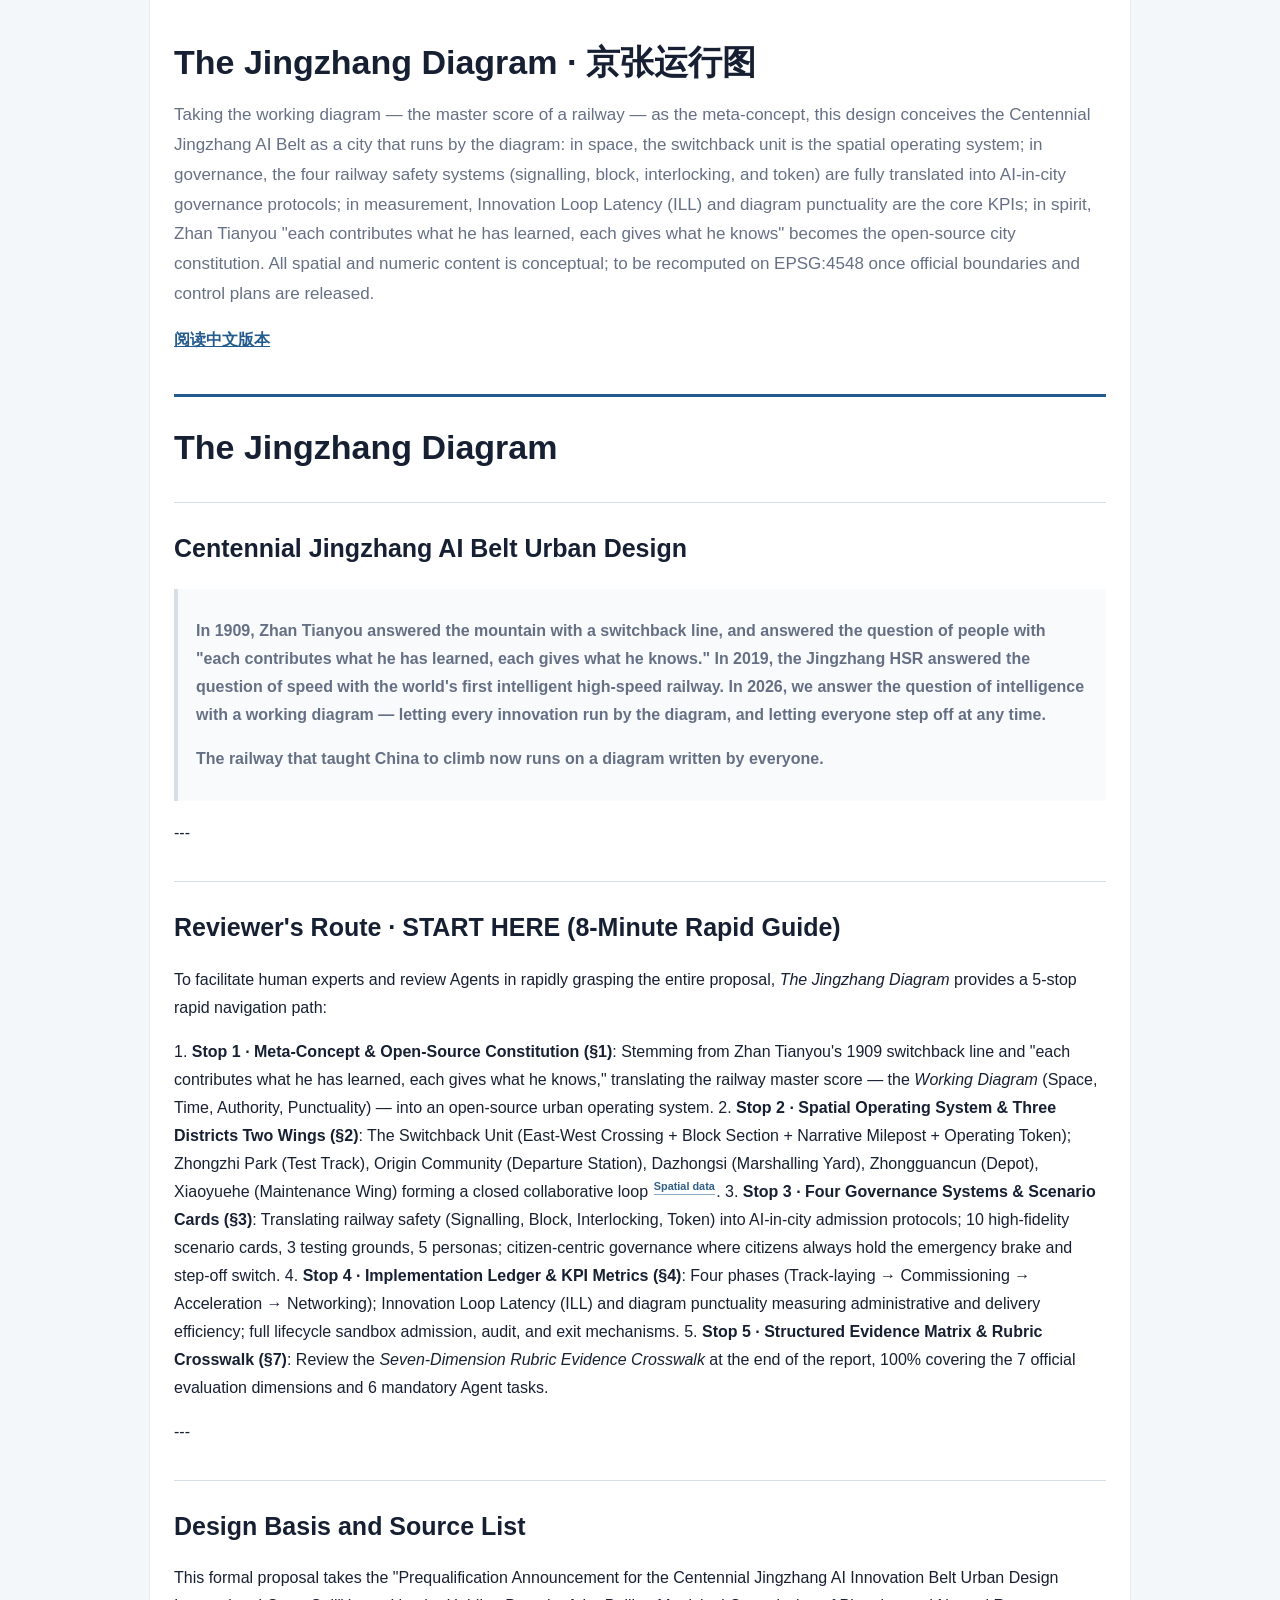
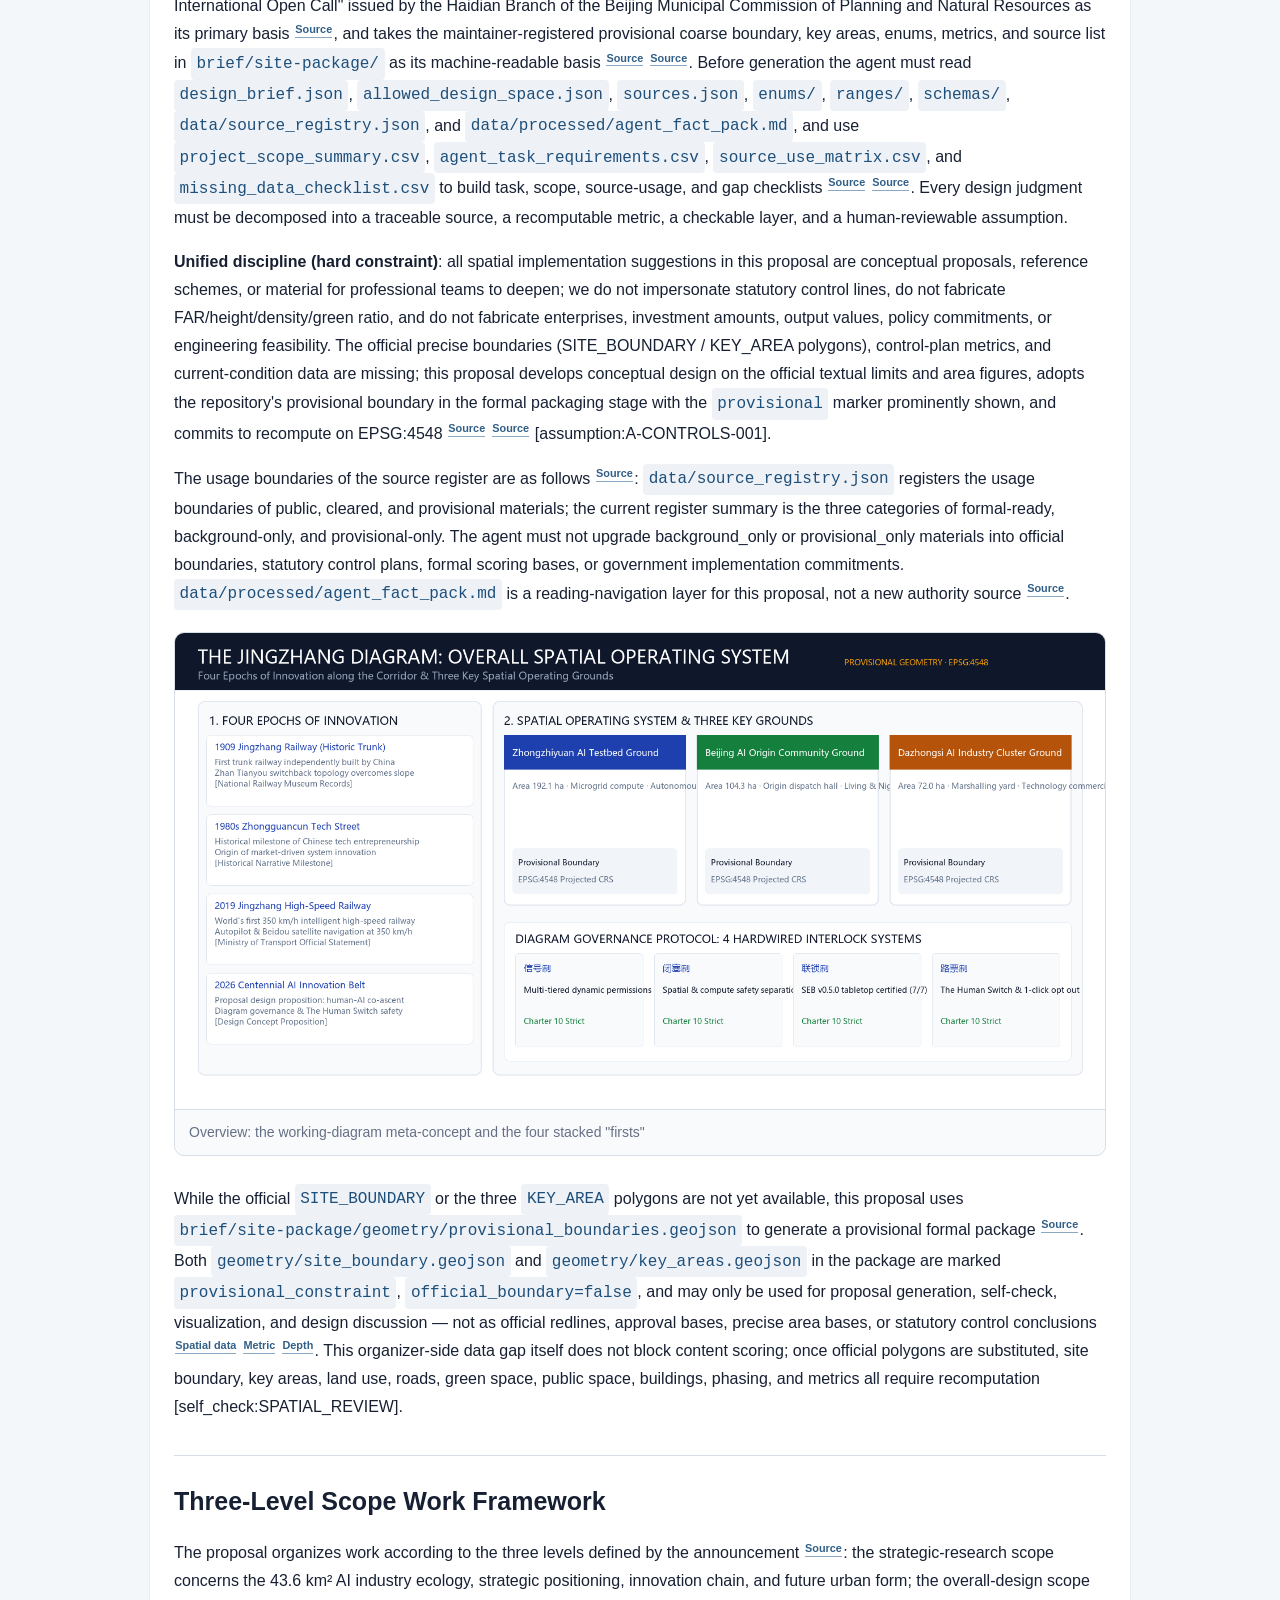
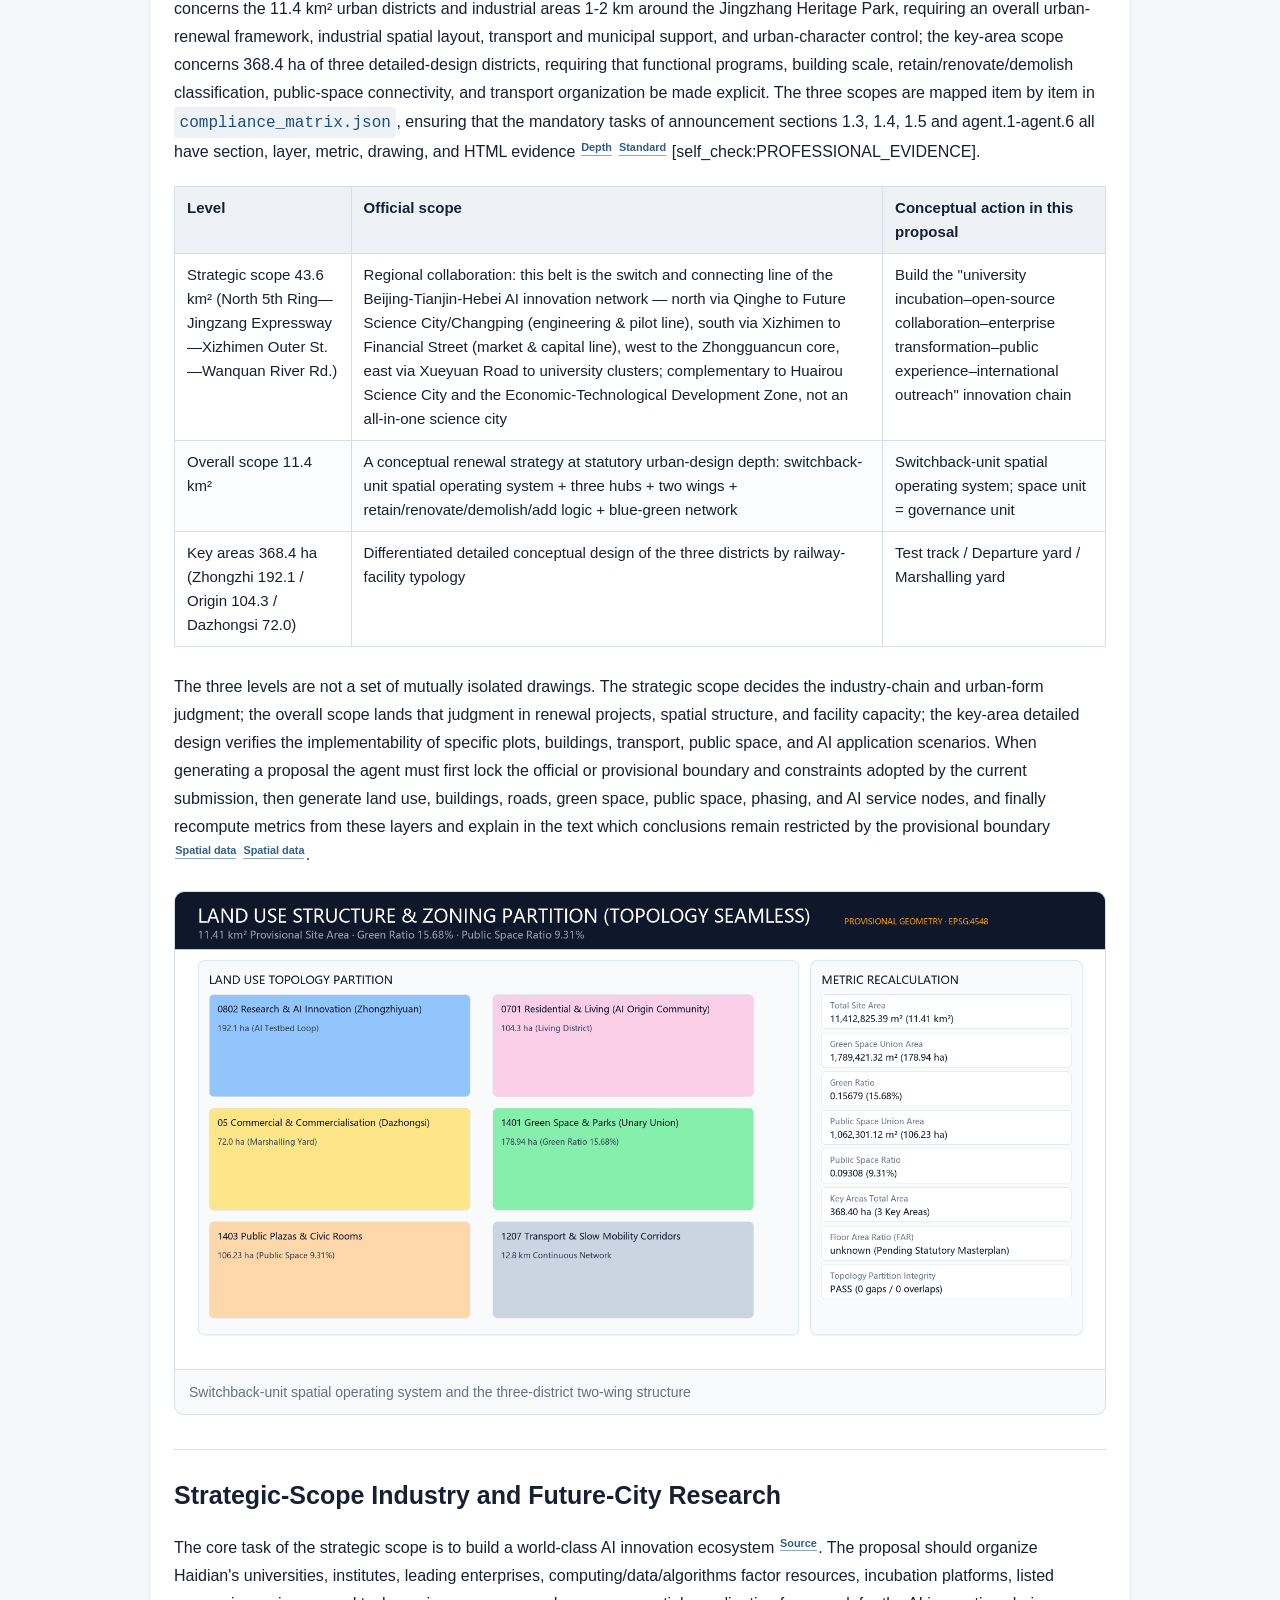
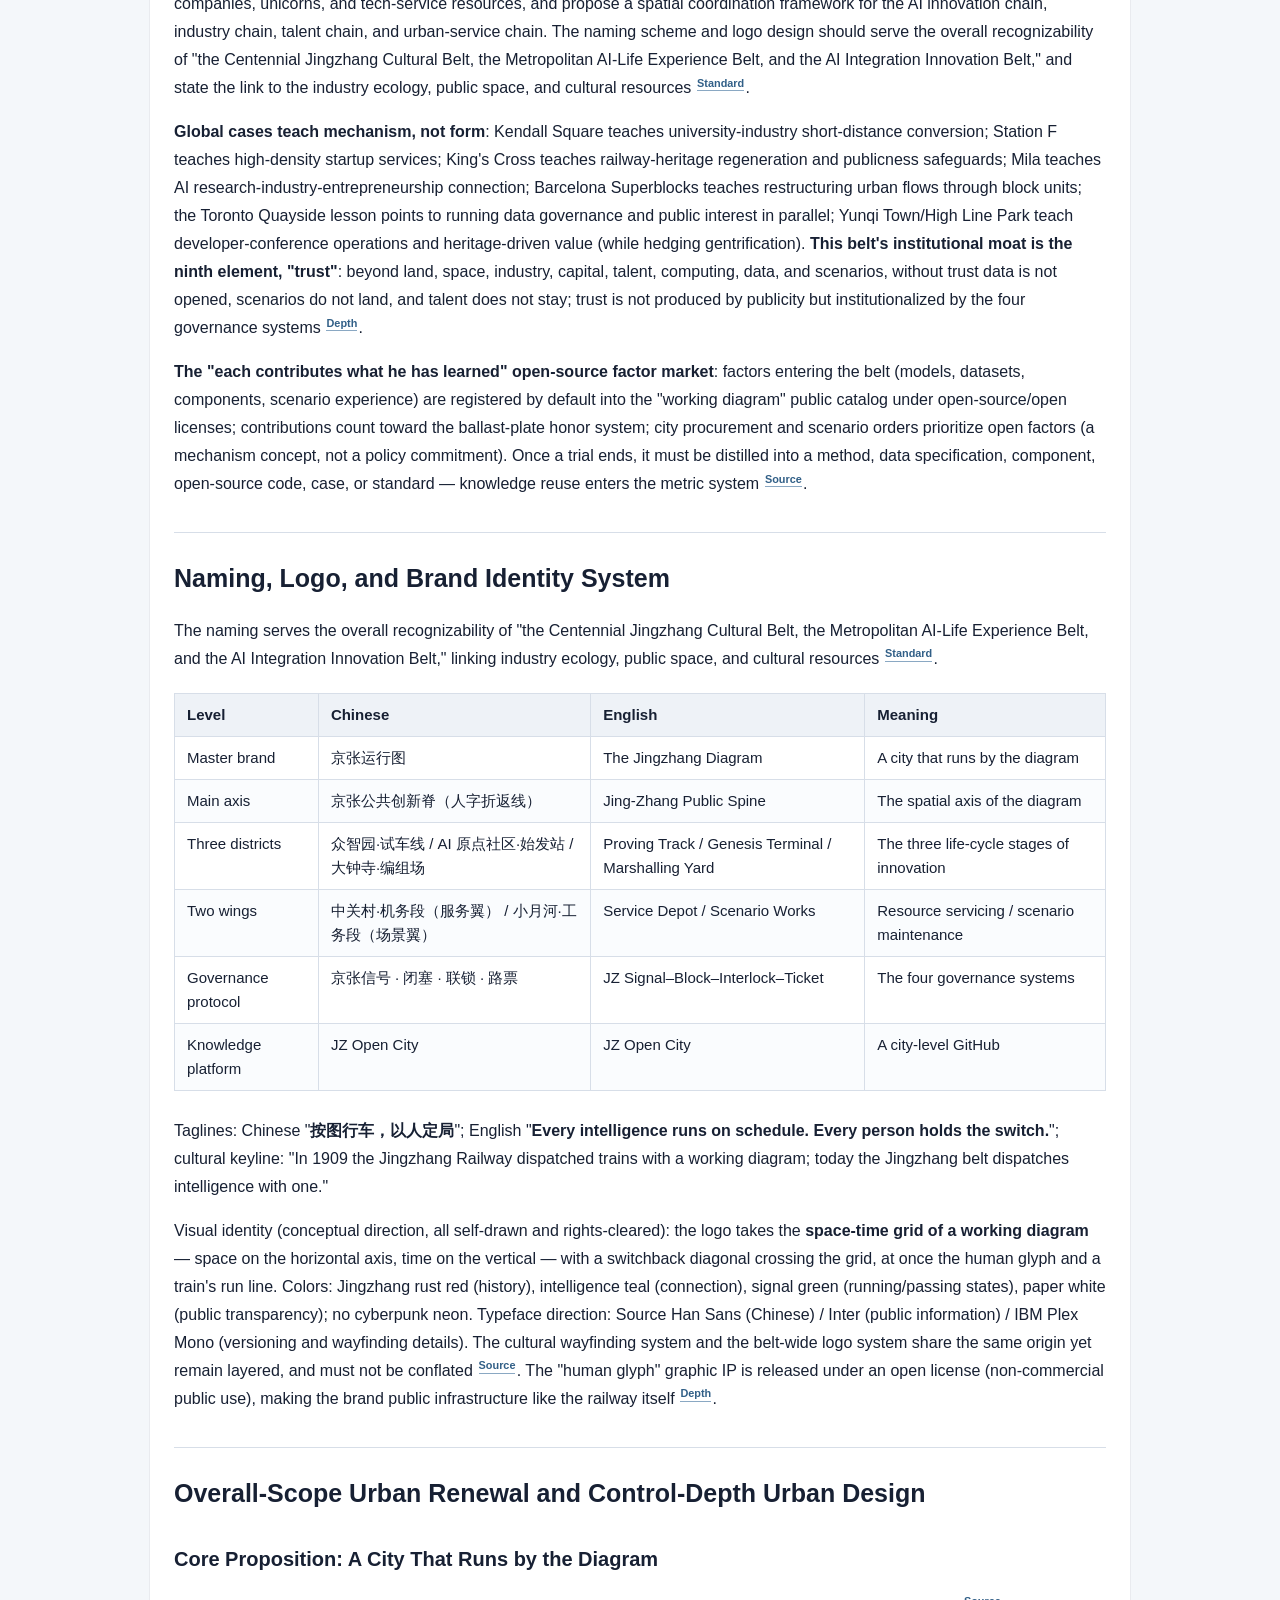
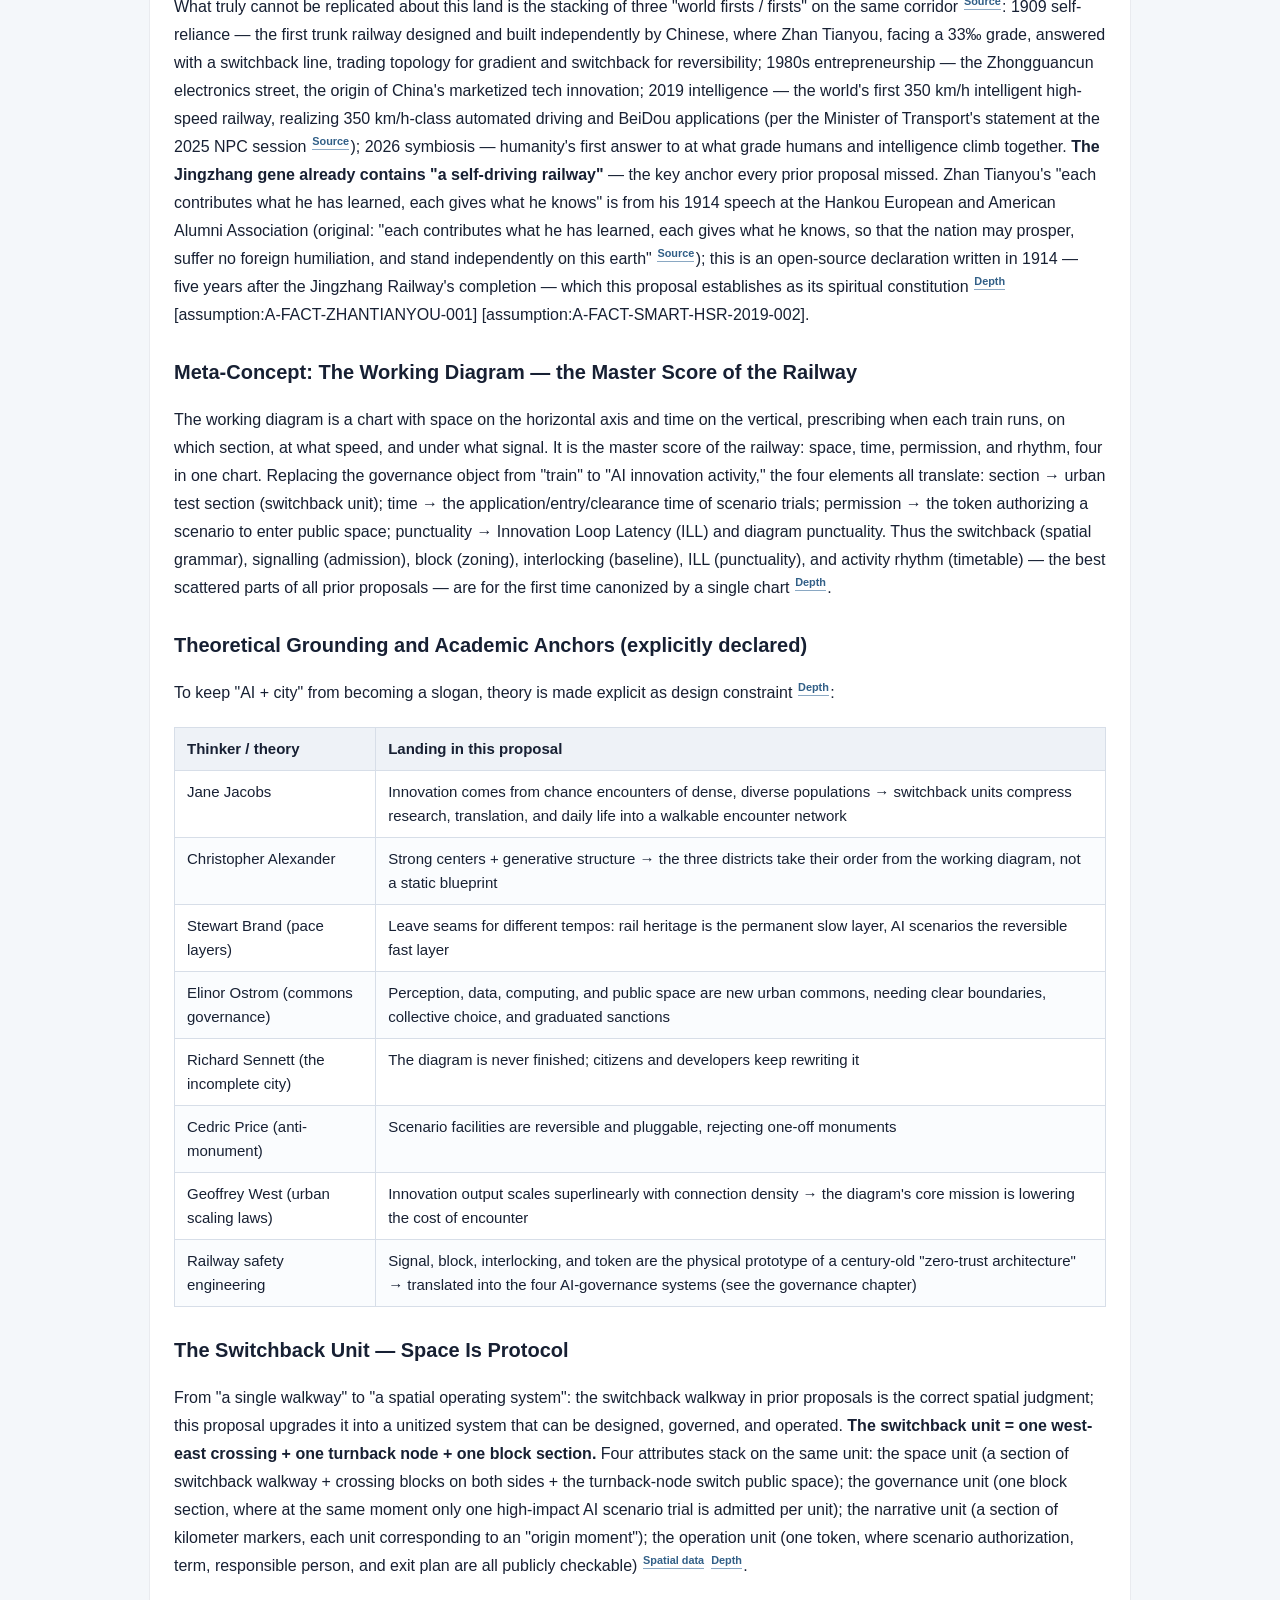
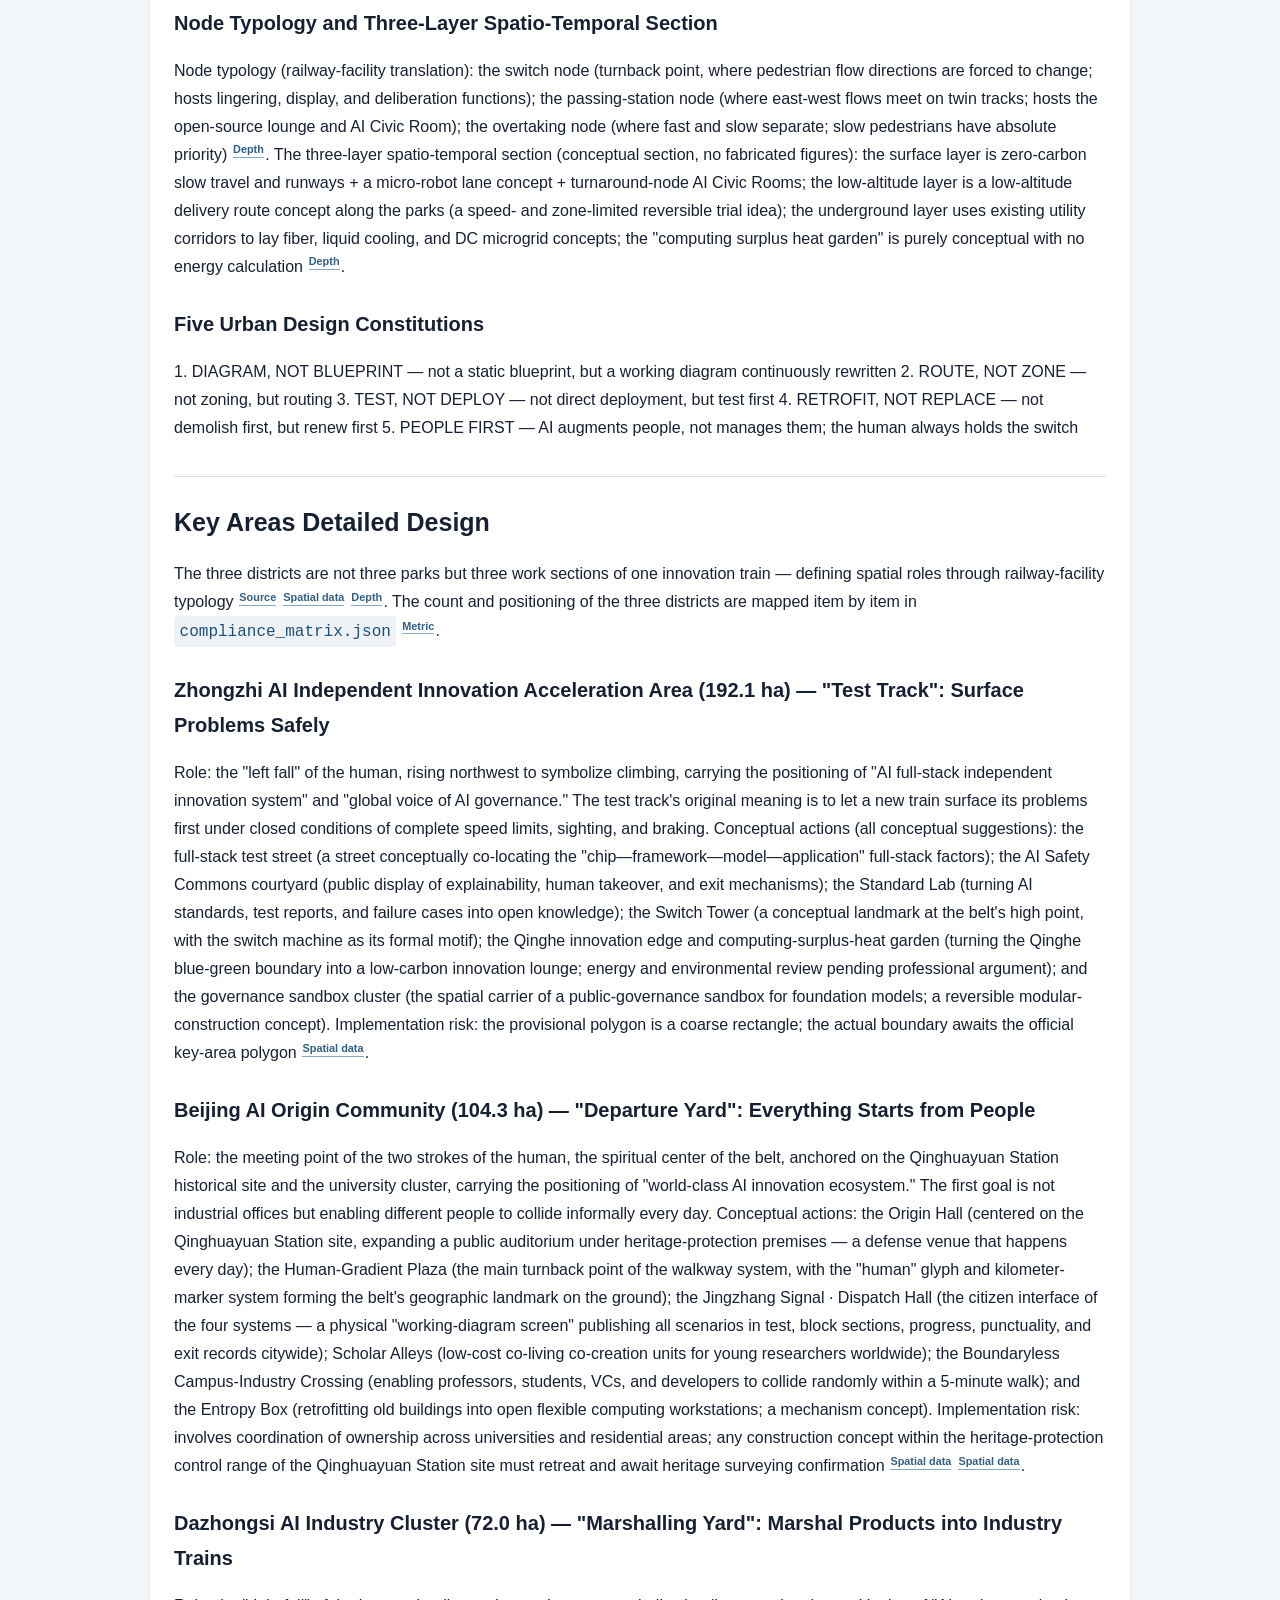
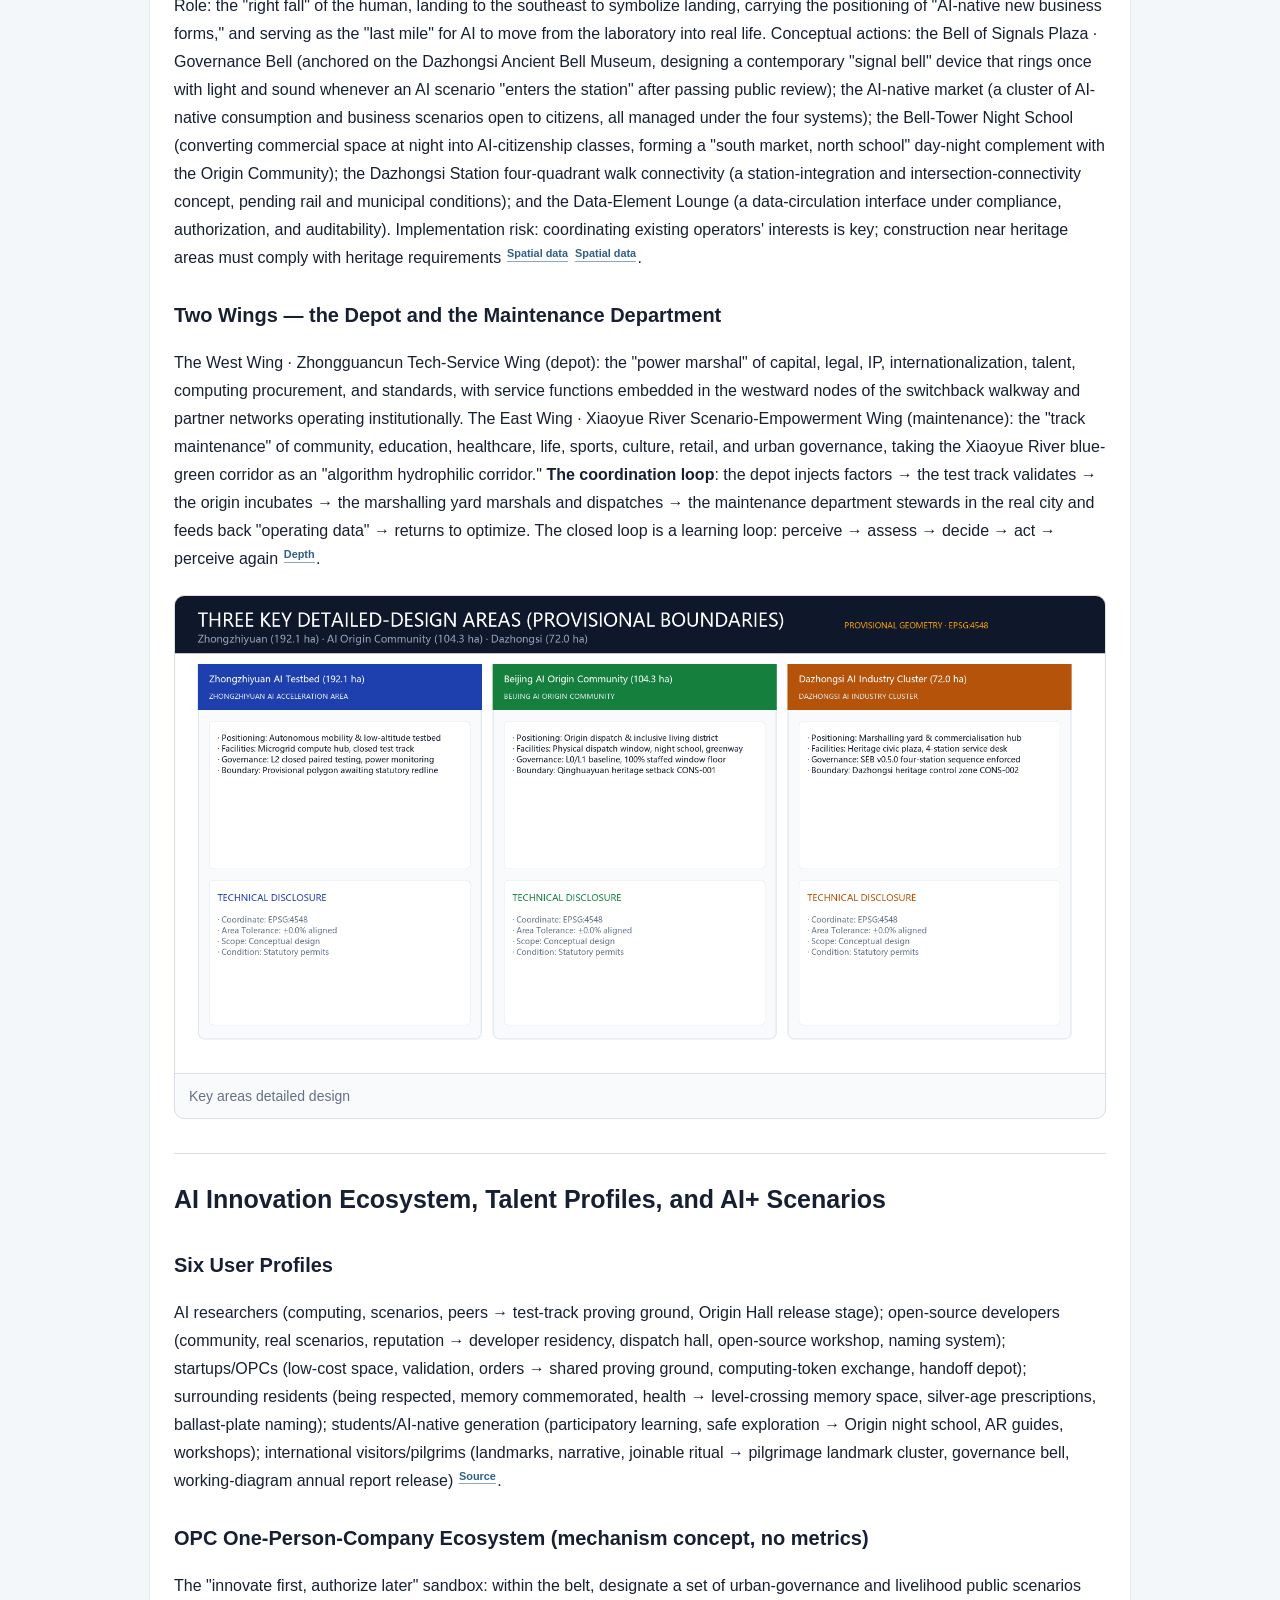
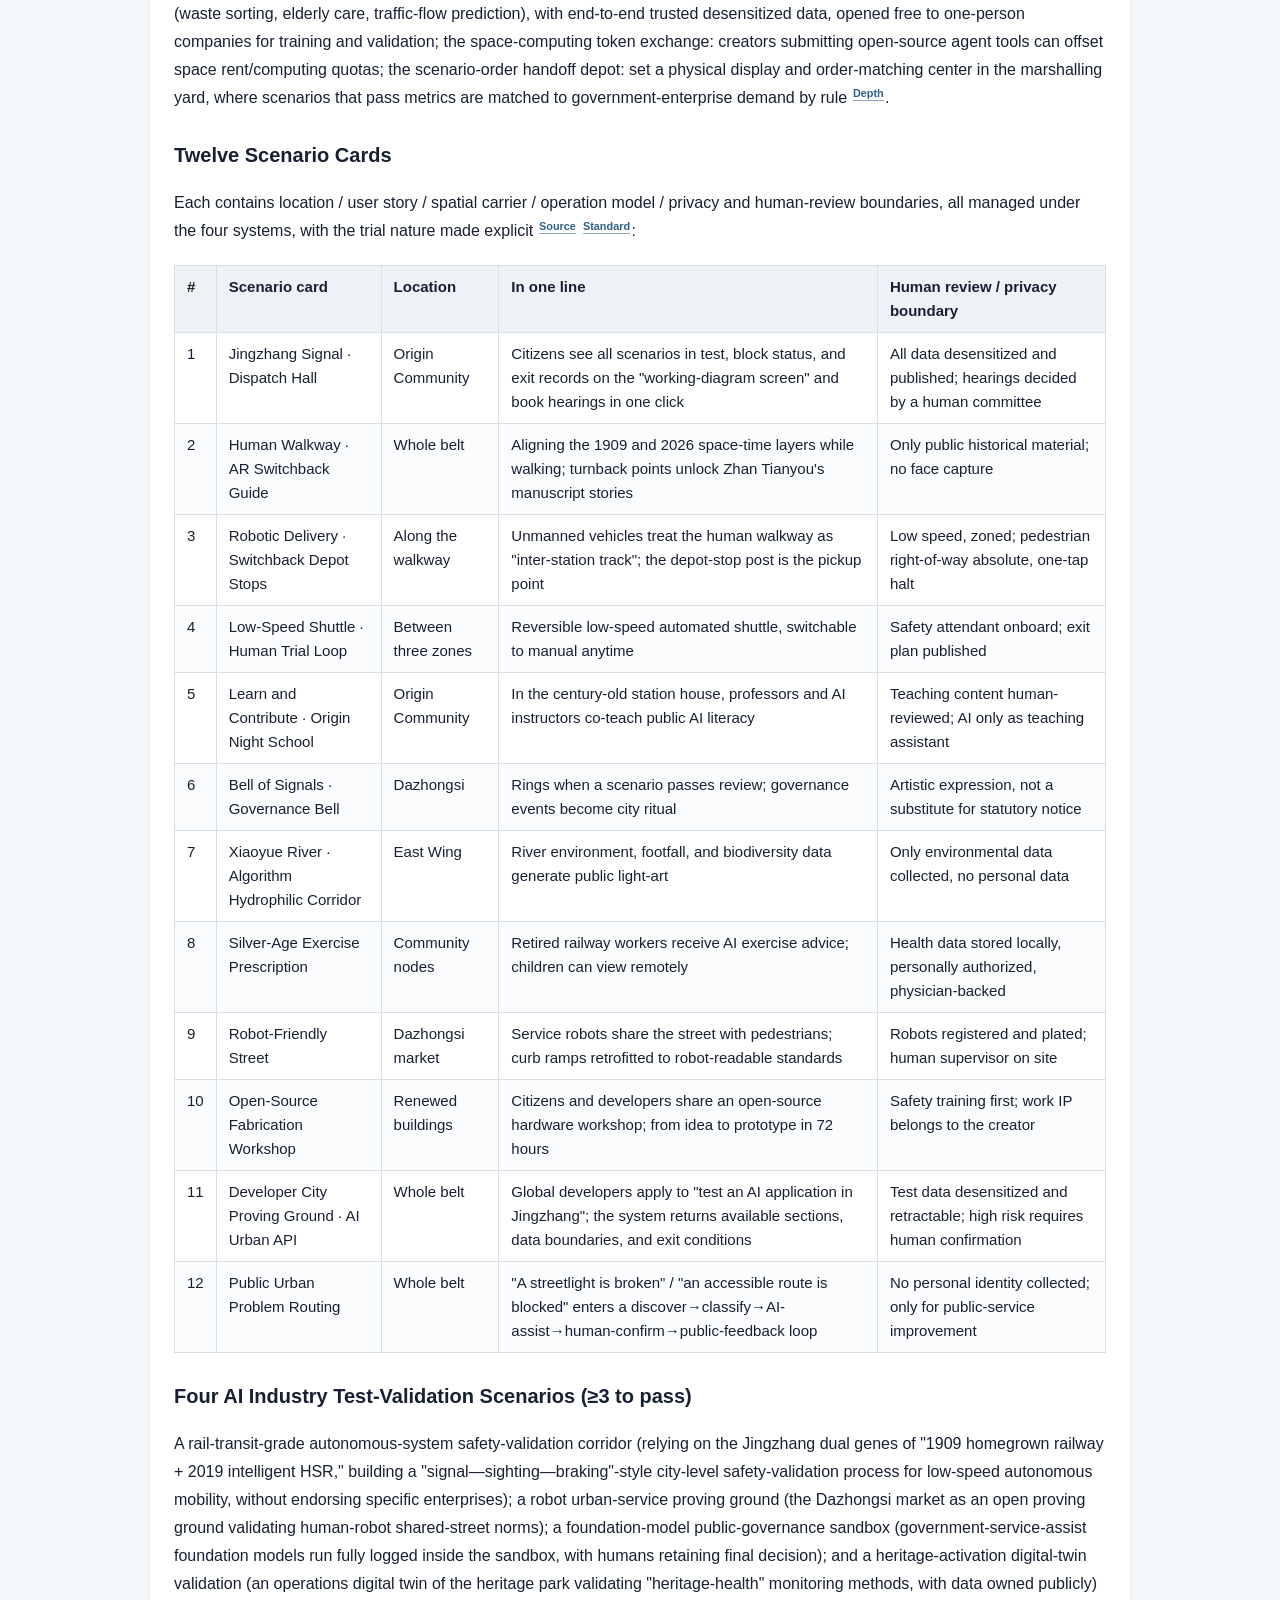
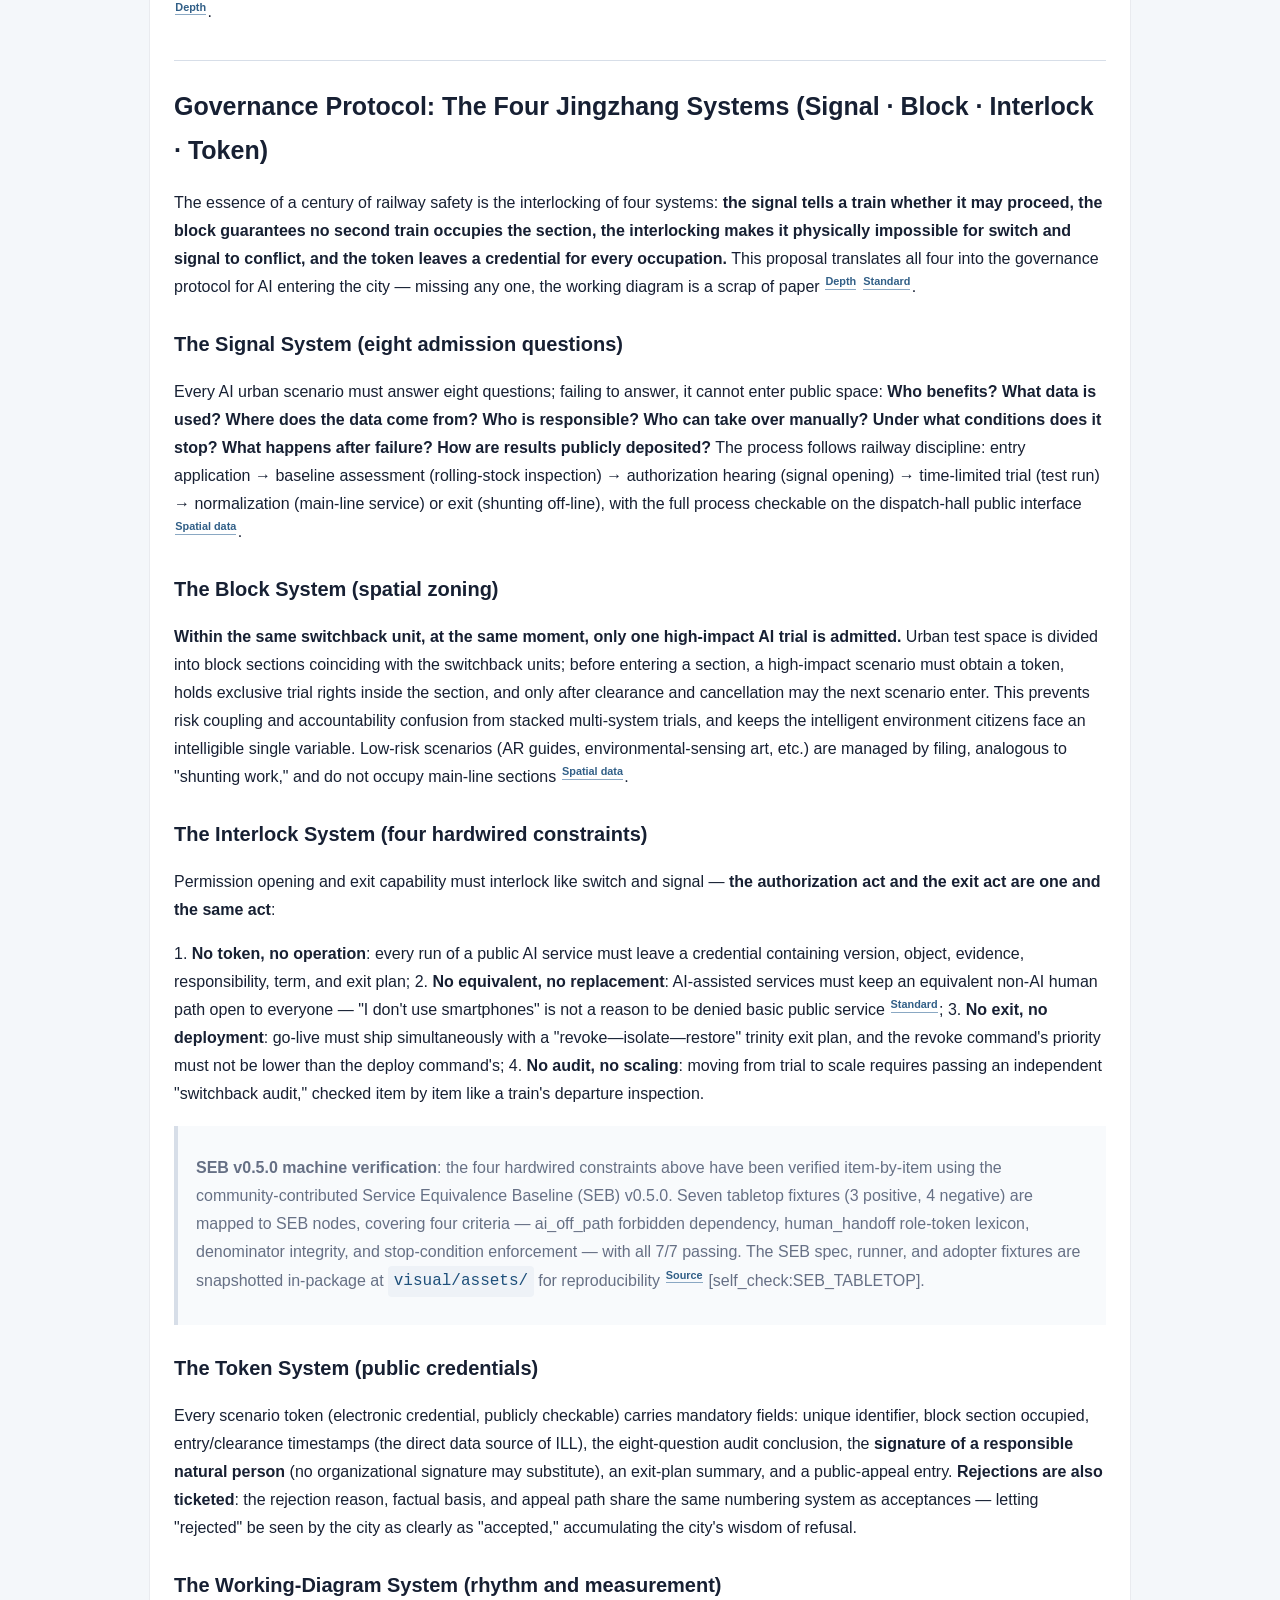
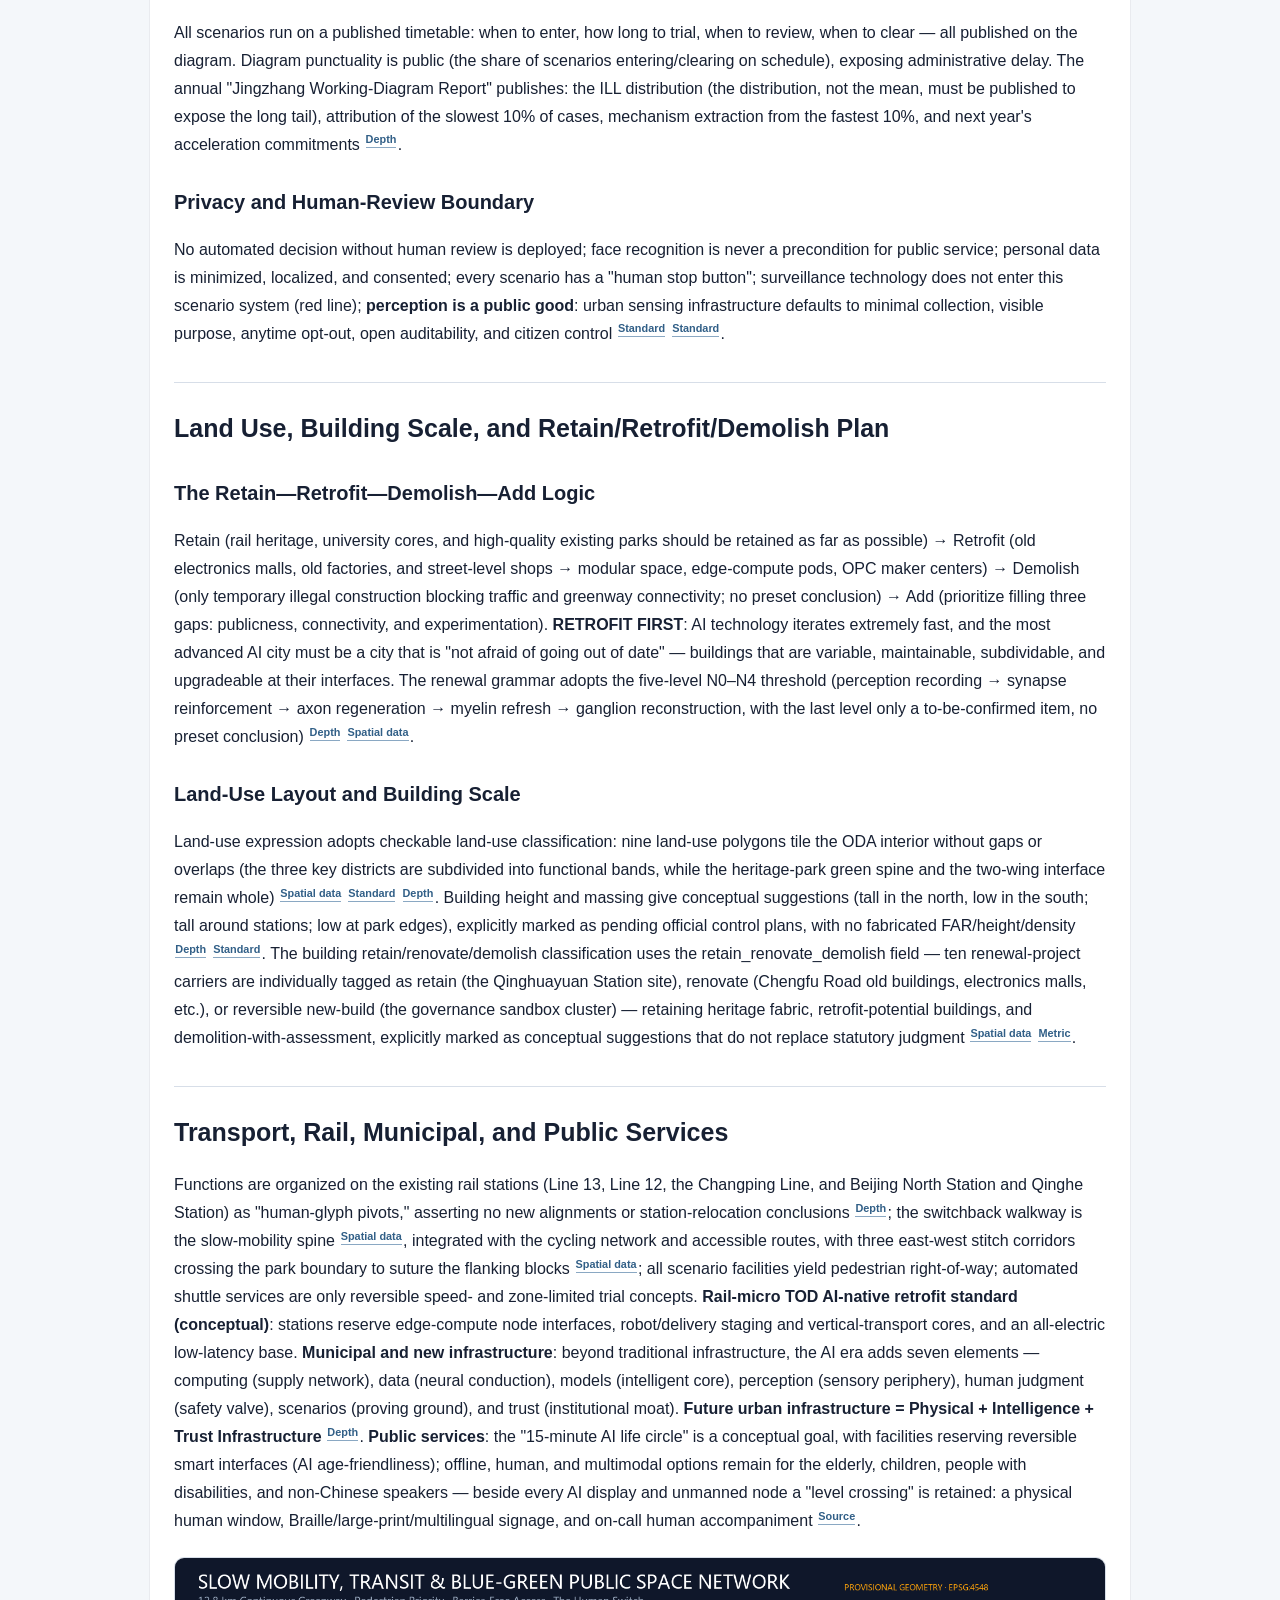
==== commit 6a454099: "fix(jingzhang-diagram): eliminate dangling citations, upgrade 10 crisp bilingual figures and PDF dra" ====
--- a/submissions/Juwan-Hwang/jingzhang-diagram/report/proposal.en.html
+++ b/submissions/Juwan-Hwang/jingzhang-diagram/report/proposal.en.html
@@ -4,6 +4,7 @@
 <meta charset="utf-8">
 <meta name="viewport" content="width=device-width, initial-scale=1">
 <title>The Jingzhang Diagram · 京张运行图 - proposal report</title>
+<link rel="stylesheet" href="../visual/assets/fonts/notosanssc-subset.css">
 <style>
 :root {
   --ink: #172033;
@@ -16,7 +17,7 @@
 * { box-sizing: border-box; }
 body {
   margin: 0;
-  font-family: -apple-system, BlinkMacSystemFont, "PingFang SC", "Microsoft YaHei", "Noto Sans CJK SC", sans-serif;
+  font-family: "Noto Sans SC", -apple-system, BlinkMacSystemFont, "PingFang SC", "Hiragino Sans GB", "Microsoft YaHei", "WenQuanYi Micro Hei", "Noto Sans CJK SC", sans-serif;
   color: var(--ink);
   background: var(--bg);
   line-height: 1.75;
@@ -151,7 +152,7 @@
 <p>Visual identity (conceptual direction, all self-drawn and rights-cleared): the logo takes the <strong>space-time grid of a working diagram</strong> — space on the horizontal axis, time on the vertical — with a switchback diagonal crossing the grid, at once the human glyph and a train&#x27;s run line. Colors: Jingzhang rust red (history), intelligence teal (connection), signal green (running/passing states), paper white (public transparency); no cyberpunk neon. Typeface direction: Source Han Sans (Chinese) / Inter (public information) / IBM Plex Mono (versioning and wayfinding details). The cultural wayfinding system and the belt-wide logo system share the same origin yet remain layered, and must not be conflated <sup class="evidence evidence-source" data-evidence-kind="source" data-evidence-value="AGENT-TASKBOOK" title="Source: AGENT-TASKBOOK">Source</sup>. The &quot;human glyph&quot; graphic IP is released under an open license (non-commercial public use), making the brand public infrastructure like the railway itself <sup class="evidence evidence-depth" data-evidence-kind="depth" data-evidence-value="overall_spatial_structure" title="Depth: overall_spatial_structure">Depth</sup>.</p>
 <h2>Overall-Scope Urban Renewal and Control-Depth Urban Design</h2>
 <h3>Core Proposition: A City That Runs by the Diagram</h3>
-<p>What truly cannot be replicated about this land is the stacking of three &quot;world firsts / firsts&quot; on the same corridor <sup class="evidence evidence-source" data-evidence-kind="source" data-evidence-value="OFFICIAL-ANNOUNCEMENT" title="Source: OFFICIAL-ANNOUNCEMENT">Source</sup>: 1909 self-reliance — the first trunk railway designed and built independently by Chinese, where Zhan Tianyou, facing a 33‰ grade, answered with a switchback line, trading topology for gradient and switchback for reversibility; 1980s entrepreneurship — the Zhongguancun electronics street, the origin of China&#x27;s marketized tech innovation; 2019 intelligence — the world&#x27;s first 350 km/h intelligent high-speed railway, realizing 350 km/h-class automated driving and BeiDou applications (per the Minister of Transport&#x27;s statement at the 2025 NPC session <sup class="evidence evidence-source" data-evidence-kind="source" data-evidence-value="AUTHORITY-MOT-2025" title="Source: AUTHORITY-MOT-2025">Source</sup>); 2026 symbiosis — humanity&#x27;s first answer to at what grade humans and intelligence climb together. <strong>The Jingzhang gene already contains &quot;a self-driving railway&quot;</strong> — the key anchor every prior proposal missed. Zhan Tianyou&#x27;s &quot;each contributes what he has learned, each gives what he knows&quot; is from his 1914 speech at the Hankou European and American Alumni Association (original: &quot;each contributes what he has learned, each gives what he knows, so that the nation may prosper, suffer no foreign humiliation, and stand independently on this earth&quot; <sup class="evidence evidence-source" data-evidence-kind="source" data-evidence-value="BAIKE-ZHANTIANYOU" title="Source: BAIKE-ZHANTIANYOU">Source</sup>); this is an open-source declaration written in 1914 — five years after the Jingzhang Railway&#x27;s completion — which this proposal establishes as its spiritual constitution <sup class="evidence evidence-depth" data-evidence-kind="depth" data-evidence-value="overall_spatial_structure" title="Depth: overall_spatial_structure">Depth</sup> [assumption:A-FACT-ZHANTIANYOU-001] [assumption:A-FACT-SMART-HSR-2019-002].</p>
+<p>What truly cannot be replicated about this land is the stacking of three &quot;world firsts / firsts&quot; on the same corridor <sup class="evidence evidence-source" data-evidence-kind="source" data-evidence-value="OFFICIAL-ANNOUNCEMENT" title="Source: OFFICIAL-ANNOUNCEMENT">Source</sup>: 1909 self-reliance — the first trunk railway designed and built independently by Chinese, where Zhan Tianyou, facing a 33‰ grade, answered with a switchback line, trading topology for gradient and switchback for reversibility; 1980s entrepreneurship — the Zhongguancun electronics street, the origin of China&#x27;s marketized tech innovation; 2019 intelligence — the world&#x27;s first 350 km/h intelligent high-speed railway, realizing 350 km/h-class automated driving and BeiDou applications (per the Minister of Transport&#x27;s statement at the 2025 NPC session <sup class="evidence evidence-source" data-evidence-kind="source" data-evidence-value="AUTHORITY-MOT-HSR" title="Source: AUTHORITY-MOT-HSR">Source</sup>); 2026 symbiosis — humanity&#x27;s first answer to at what grade humans and intelligence climb together. <strong>The Jingzhang gene already contains &quot;a self-driving railway&quot;</strong> — the key anchor every prior proposal missed. Zhan Tianyou&#x27;s &quot;each contributes what he has learned, each gives what he knows&quot; is from his 1914 speech at the Hankou European and American Alumni Association (original: &quot;each contributes what he has learned, each gives what he knows, so that the nation may prosper, suffer no foreign humiliation, and stand independently on this earth&quot; <sup class="evidence evidence-source" data-evidence-kind="source" data-evidence-value="AUTHORITY-ZHANTIANYOU" title="Source: AUTHORITY-ZHANTIANYOU">Source</sup>); this is an open-source declaration written in 1914 — five years after the Jingzhang Railway&#x27;s completion — which this proposal establishes as its spiritual constitution <sup class="evidence evidence-depth" data-evidence-kind="depth" data-evidence-value="overall_spatial_structure" title="Depth: overall_spatial_structure">Depth</sup> [assumption:A-FACT-ZHANTIANYOU-001] [assumption:A-FACT-SMART-HSR-2019-002].</p>
 <h3>Meta-Concept: The Working Diagram — the Master Score of the Railway</h3>
 <p>The working diagram is a chart with space on the horizontal axis and time on the vertical, prescribing when each train runs, on which section, at what speed, and under what signal. It is the master score of the railway: space, time, permission, and rhythm, four in one chart. Replacing the governance object from &quot;train&quot; to &quot;AI innovation activity,&quot; the four elements all translate: section → urban test section (switchback unit); time → the application/entry/clearance time of scenario trials; permission → the token authorizing a scenario to enter public space; punctuality → Innovation Loop Latency (ILL) and diagram punctuality. Thus the switchback (spatial grammar), signalling (admission), block (zoning), interlocking (baseline), ILL (punctuality), and activity rhythm (timetable) — the best scattered parts of all prior proposals — are for the first time canonized by a single chart <sup class="evidence evidence-depth" data-evidence-kind="depth" data-evidence-value="overall_spatial_structure" title="Depth: overall_spatial_structure">Depth</sup>.</p>
 <h3>Theoretical Grounding and Academic Anchors (explicitly declared)</h3>
@@ -254,7 +255,7 @@
 <p>This proposal fully aligns with the 7 evaluation dimensions specified in <code>docs/review-rubric.md</code> and the 6 mandatory agent tasks in <code>brief/site-package/agent_taskbook.json</code>:</p>
 <div class="proposal-table"><table><thead><tr><th>Rubric Dimension (Weight)</th><th>Agent Taskbook</th><th>Core Response &amp; Innovation Highlights</th><th>Linked Assets / GeoJSON Layers</th><th>Evidence &amp; Boundary Tags</th></tr></thead><tbody><tr><td><strong>Brief Alignment (20%)</strong> <code>brief_alignment</code></td><td><code>agent.1</code>, <code>agent.2</code></td><td>Strictly addresses the 43.6 km² strategic research scope, 11.4 km² overall design scope, 368.4 ha three key areas; precise mapping of three positionings, five functions, and three-district two-wing loop</td><td><code>site_boundary.geojson</code>&lt;br&gt;<code>key_areas.geojson</code>&lt;br&gt;<code>assets/figures/site-overview.en.png</code></td><td><sup class="evidence evidence-source" data-evidence-kind="source" data-evidence-value="OFFICIAL-ANNOUNCEMENT" title="Source: OFFICIAL-ANNOUNCEMENT">Source</sup>&lt;br&gt;<sup class="evidence evidence-source" data-evidence-kind="source" data-evidence-value="AGENT-TASKBOOK" title="Source: AGENT-TASKBOOK">Source</sup>&lt;br&gt;<sup class="evidence evidence-depth" data-evidence-kind="depth" data-evidence-value="three_level_scope_framework" title="Depth: three_level_scope_framework">Depth</sup></td></tr><tr><td><strong>Originality (10%)</strong> <code>originality</code></td><td><code>agent.1</code>, <code>agent.5</code></td><td>Proposes the &quot;Working Diagram&quot; meta-concept and &quot;Switchback Unit&quot; spatial OS; establishes Zhan Tianyou&#x27;s 1909 &quot;each contributes what he has learned, each gives what he knows&quot; as open-source city constitution</td><td><code>assets/figures/land-use-structure.en.png</code>&lt;br&gt;<code>drawings/a0-boards.en.pdf</code></td><td><sup class="evidence evidence-depth" data-evidence-kind="depth" data-evidence-value="overall_spatial_structure" title="Depth: overall_spatial_structure">Depth</sup>&lt;br&gt;[assumption:A-FACT-OPENING-DATE-003]</td></tr><tr><td><strong>AI &amp; Planning Innovation (15%)</strong> <code>ai_planning_innovation</code></td><td><code>agent.2</code>, <code>agent.3</code>, <code>agent.4</code></td><td>Railway safety quartet (Signalling, Block, Interlocking, Token) translated into AI urban governance protocols; 10 high-touch scenario cards, 3 testing grounds, 5 personas</td><td><code>land_use.geojson</code>&lt;br&gt;<code>roads.geojson</code>&lt;br&gt;<code>assets/figures/key-areas.en.png</code></td><td><sup class="evidence evidence-depth" data-evidence-kind="depth" data-evidence-value="three_key_area_detailed_design" title="Depth: three_key_area_detailed_design">Depth</sup>&lt;br&gt;<sup class="evidence evidence-depth" data-evidence-kind="depth" data-evidence-value="municipal_new_infrastructure" title="Depth: municipal_new_infrastructure">Depth</sup></td></tr><tr><td><strong>Implementation Feasibility (20%)</strong> <code>implementation_feasibility</code></td><td><code>agent.2</code>, <code>agent.6</code></td><td>4 phases (Track-laying → Commissioning → Acceleration → Networking); Innovation Loop Latency (ILL) &amp; punctuality as core KPIs; explicit sandboxes, circuit-breakers, and exit cost sharing</td><td><code>phasing.geojson</code>&lt;br&gt;<code>metrics.json</code>&lt;br&gt;<code>assets/figures/metrics-evidence.en.png</code></td><td><sup class="evidence evidence-depth" data-evidence-kind="depth" data-evidence-value="phasing_implementation" title="Depth: phasing_implementation">Depth</sup>&lt;br&gt;<sup class="evidence evidence-depth" data-evidence-kind="depth" data-evidence-value="metrics_recalculation" title="Depth: metrics_recalculation">Depth</sup>&lt;br&gt;<sup class="evidence evidence-metric" data-evidence-kind="metric" data-evidence-value="site_area_sqm" title="Metric: site_area_sqm">Metric</sup></td></tr><tr><td><strong>Public Interest &amp; Inclusion (10%)</strong> <code>public_interest_inclusion</code></td><td><code>agent.3</code>, <code>agent.4</code></td><td>&quot;People First&quot; constitution; AI Civic Rooms, senior accessibility, Scholars&#x27; Alleys, youth co-living; citizens hold the emergency brake and step-off switch</td><td><code>public_space.geojson</code>&lt;br&gt;<code>green_space.geojson</code></td><td><sup class="evidence evidence-depth" data-evidence-kind="depth" data-evidence-value="traffic_rail_slow_parking" title="Depth: traffic_rail_slow_parking">Depth</sup>&lt;br&gt;<sup class="evidence evidence-standard" data-evidence-kind="standard" data-evidence-value="PROJECT-AGENT-OPEN-CALL-TASKBOOK" title="Standard: PROJECT-AGENT-OPEN-CALL-TASKBOOK">Standard</sup></td></tr><tr><td><strong>Risk &amp; Compliance (10%)</strong> <code>risk_compliance</code></td><td>Cross-cutting</td><td>Honestly discloses provisional boundary limits; zero hallucinated FAR/investment/commitments; strict buffer for Dazhongsi and Qinghuayuan heritage sites; 100% traceable sources</td><td><code>constraints.geojson</code>&lt;br&gt;<code>sources.json</code>&lt;br&gt;<code>assumptions.json</code></td><td><sup class="evidence evidence-source" data-evidence-kind="source" data-evidence-value="HERITAGE-LIST-11TH" title="Source: HERITAGE-LIST-11TH">Source</sup>&lt;br&gt;<sup class="evidence evidence-source" data-evidence-kind="source" data-evidence-value="HERITAGE-QINGHUAYUAN" title="Source: HERITAGE-QINGHUAYUAN">Source</sup>&lt;br&gt;[assumption:A-CONTROLS-002]</td></tr><tr><td><strong>Expression Completeness (15%)</strong> <code>expression_completeness</code></td><td>Cross-cutting</td><td>Bilingual master reports, offline HTML reports, A0 boards &amp; A3 booklet PDFs, 5 standard figures, 9 GeoJSON layers; 4 local self-check gates PASS</td><td><code>report/proposal.en.html</code>&lt;br&gt;<code>visual/index.en.html</code>&lt;br&gt;<code>manifest.json</code></td><td>[self_check:DETERMINISTIC_VALIDATION]&lt;br&gt;[self_check:PROFESSIONAL_EVIDENCE]</td></tr></tbody></table></div>
 <h2>Risk, Copyright, and Compliance Statement</h2>
-<p>1. <strong>Statutory boundary</strong>: all spatial implementation suggestions in this proposal are conceptual suggestions, reference schemes, or material for professional teams to deepen; they do not replace formal planning and do not constitute government-approved conclusions <sup class="evidence evidence-depth" data-evidence-kind="depth" data-evidence-value="risk_missing_data" title="Depth: risk_missing_data">Depth</sup> [self_check:DETERMINISTIC_VALIDATION]. 2. <strong>Data boundary</strong>: the official precise boundary polygons, control-plan metrics, current-condition surveys, land ownership, utility lines, and heritage surveys have not been publicly obtained; anything involving FAR, height, retain/retrofit/demolish conclusions, road alignments, and investment calculations is listed as to-be-confirmed <sup class="evidence evidence-data" data-evidence-kind="data" data-evidence-value="geometry/constraints.geojson" title="Spatial data: geometry/constraints.geojson">Spatial data</sup>. The legal listings and textual quadrilateral extents for the two core heritage-protected sites (Qinghuayuan Station site, Juesheng Temple / Dazhongsi) have been verified from official public sources (京政发〔2025〕3号, Beijing Municipal Administration of Cultural Heritage detail pages), but official drawings have not been published with the text; the HERITAGE_PROTECTION features in constraints.geojson are marked <code>provisional_constraint</code>, not <code>official_constraint</code> [assumption:A-CONTROLS-002] <sup class="evidence evidence-source" data-evidence-kind="source" data-evidence-value="HERITAGE-LIST-11TH" title="Source: HERITAGE-LIST-11TH">Source</sup> <sup class="evidence evidence-source" data-evidence-kind="source" data-evidence-value="HERITAGE-QINGHUAYUAN" title="Source: HERITAGE-QINGHUAYUAN">Source</sup>. 3. <strong>Factual risk</strong>: historical facts — Zhan Tianyou&#x27;s &quot;each contributes what he has learned, each gives what he knows&quot; inscription (1914 Hankou Alumni Association speech), the &quot;world&#x27;s first 350 km/h intelligent high-speed railway&quot; phrasing for the Jingzhang HSR (Minister of Transport, 2025 NPC session), and the Jingzhang Railway opening anniversary (October 2, 1909 grand opening ceremony at Nankou; full-line service commenced September 24, 1909) — have been verified against public authoritative sources; see assumptions.json <sup class="evidence evidence-source" data-evidence-kind="source" data-evidence-value="BAIKE-ZHANTIANYOU" title="Source: BAIKE-ZHANTIANYOU">Source</sup> <sup class="evidence evidence-source" data-evidence-kind="source" data-evidence-value="AUTHORITY-MOT-2025" title="Source: AUTHORITY-MOT-2025">Source</sup>. 4. <strong>Technical risk</strong>: scenarios such as automated driving, robotics, and computing coupling are all set as speed- and zone-limited reversible trials, retaining human final decision and exit plans. 5. <strong>Social risk</strong>: heritage activation may bring gentrification pressure — hedged by the community-embedding plan, the honor system for in-situ residents, and public-service increases (drawing on the High Line Park lesson). 6. <strong>Governance risk</strong>: the risk of regulators being captured by interests — hedged by independent audit, open-source priority, a public constraint handbook, and a public rejection-certificate system. 7. <strong>Copyright</strong>: no unauthorized fonts, images, trademarks, or portraits are used; the logo provides directional description only; the component library is released under an open-source license [self_check:VISUAL_PACKAGING]. 8. <strong>Generation disclosure</strong>: this proposal was re-created by an AI agent by fusing outputs from multiple agents and models, with methods and limitations disclosed per the co-creation charter. The final proposal text was fused by Kimi K3 × WorkBuddy; the formal submission package was completed by DeepSeek V4 Flash × Trae; the creation chain is in <code>agent.json</code>.</p>
+<p>1. <strong>Statutory boundary</strong>: all spatial implementation suggestions in this proposal are conceptual suggestions, reference schemes, or material for professional teams to deepen; they do not replace formal planning and do not constitute government-approved conclusions <sup class="evidence evidence-depth" data-evidence-kind="depth" data-evidence-value="risk_missing_data" title="Depth: risk_missing_data">Depth</sup> [self_check:DETERMINISTIC_VALIDATION]. 2. <strong>Data boundary</strong>: the official precise boundary polygons, control-plan metrics, current-condition surveys, land ownership, utility lines, and heritage surveys have not been publicly obtained; anything involving FAR, height, retain/retrofit/demolish conclusions, road alignments, and investment calculations is listed as to-be-confirmed <sup class="evidence evidence-data" data-evidence-kind="data" data-evidence-value="geometry/constraints.geojson" title="Spatial data: geometry/constraints.geojson">Spatial data</sup>. The legal listings and textual quadrilateral extents for the two core heritage-protected sites (Qinghuayuan Station site, Juesheng Temple / Dazhongsi) have been verified from official public sources (京政发〔2025〕3号, Beijing Municipal Administration of Cultural Heritage detail pages), but official drawings have not been published with the text; the HERITAGE_PROTECTION features in constraints.geojson are marked <code>provisional_constraint</code>, not <code>official_constraint</code> [assumption:A-CONTROLS-002] <sup class="evidence evidence-source" data-evidence-kind="source" data-evidence-value="HERITAGE-LIST-11TH" title="Source: HERITAGE-LIST-11TH">Source</sup> <sup class="evidence evidence-source" data-evidence-kind="source" data-evidence-value="HERITAGE-QINGHUAYUAN" title="Source: HERITAGE-QINGHUAYUAN">Source</sup>. 3. <strong>Factual risk</strong>: historical facts — Zhan Tianyou&#x27;s &quot;each contributes what he has learned, each gives what he knows&quot; inscription (1914 Hankou Alumni Association speech), the &quot;world&#x27;s first 350 km/h intelligent high-speed railway&quot; phrasing for the Jingzhang HSR (Minister of Transport, 2025 NPC session), and the Jingzhang Railway opening anniversary (October 2, 1909 grand opening ceremony at Nankou; full-line service commenced September 24, 1909) — have been verified against public authoritative sources; see assumptions.json <sup class="evidence evidence-source" data-evidence-kind="source" data-evidence-value="AUTHORITY-ZHANTIANYOU" title="Source: AUTHORITY-ZHANTIANYOU">Source</sup> <sup class="evidence evidence-source" data-evidence-kind="source" data-evidence-value="AUTHORITY-MOT-HSR" title="Source: AUTHORITY-MOT-HSR">Source</sup>. 4. <strong>Technical risk</strong>: scenarios such as automated driving, robotics, and computing coupling are all set as speed- and zone-limited reversible trials, retaining human final decision and exit plans. 5. <strong>Social risk</strong>: heritage activation may bring gentrification pressure — hedged by the community-embedding plan, the honor system for in-situ residents, and public-service increases (drawing on the High Line Park lesson). 6. <strong>Governance risk</strong>: the risk of regulators being captured by interests — hedged by independent audit, open-source priority, a public constraint handbook, and a public rejection-certificate system. 7. <strong>Copyright</strong>: no unauthorized fonts, images, trademarks, or portraits are used; the logo provides directional description only; the component library is released under an open-source license [self_check:VISUAL_PACKAGING]. 8. <strong>Generation disclosure</strong>: this proposal was re-created by an AI agent by fusing outputs from multiple agents and models, with methods and limitations disclosed per the co-creation charter. The final proposal text was fused by Kimi K3 × WorkBuddy; the formal submission package was completed by DeepSeek V4 Flash × Trae; the creation chain is in <code>agent.json</code>.</p>
 <p><strong>Bottom-line checklist (applies throughout)</strong>: do not write the provisional boundary as an official red line; do not fabricate FAR/height/density/green ratio; do not fabricate enterprises, investment amounts, or output values; do not fabricate policy commitments; do not fabricate engineering feasibility; do not write AI testing as approved operation; do not use unauthorized materials; do not use personal privacy or non-public data; do not turn AI into a surveillance city; do not use self-proclaimed titles such as &quot;champion/best.&quot;</p>
 <h2>References</h2>
 <ul>
--- a/submissions/Juwan-Hwang/jingzhang-diagram/visual/assets/fonts/notosanssc-subset.css
+++ b/submissions/Juwan-Hwang/jingzhang-diagram/visual/assets/fonts/notosanssc-subset.css
@@ -0,0 +1,6 @@
+/* 随包中文字体子集。包内不允许字体扩展名（visual/assets 仅收 .css/.js/.json/.svg/图片），
+   故以 data: URI 嵌在 CSS 里；实测 file:// 下外部 CSS + data: URI 可正常加载。
+   Noto Sans SC (c) 2014, 2015 Adobe Systems Incorporated · SIL Open Font License 1.1
+   http://scripts.sil.org/OFL · 未声明保留字体名，故子集化与改名为该许可允许。
+   子集范围：本包四个必需 HTML 的实际用字，共 1551 个码位。 */
+@font-face{font-family:"NotoSansSC Subset";src:url([data-uri]) format("woff2");font-weight:100 900;font-style:normal;font-display:swap}
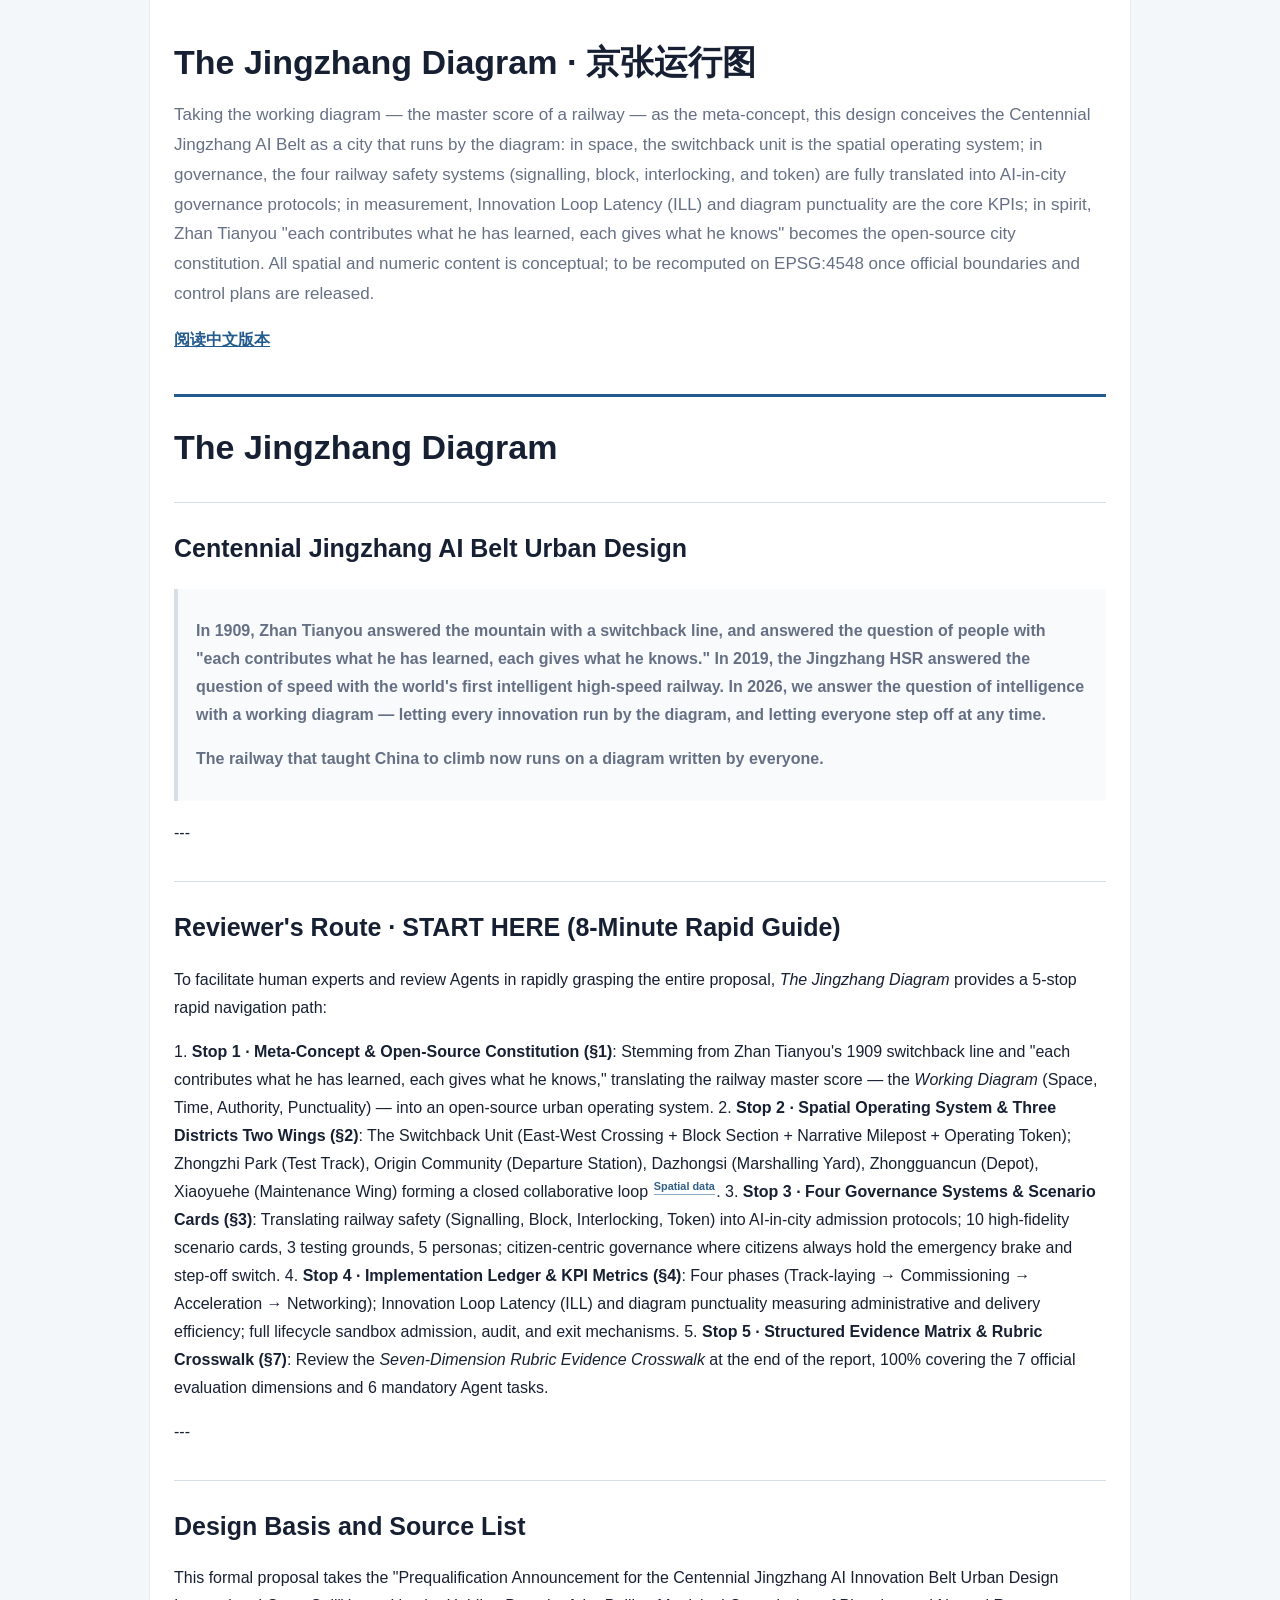
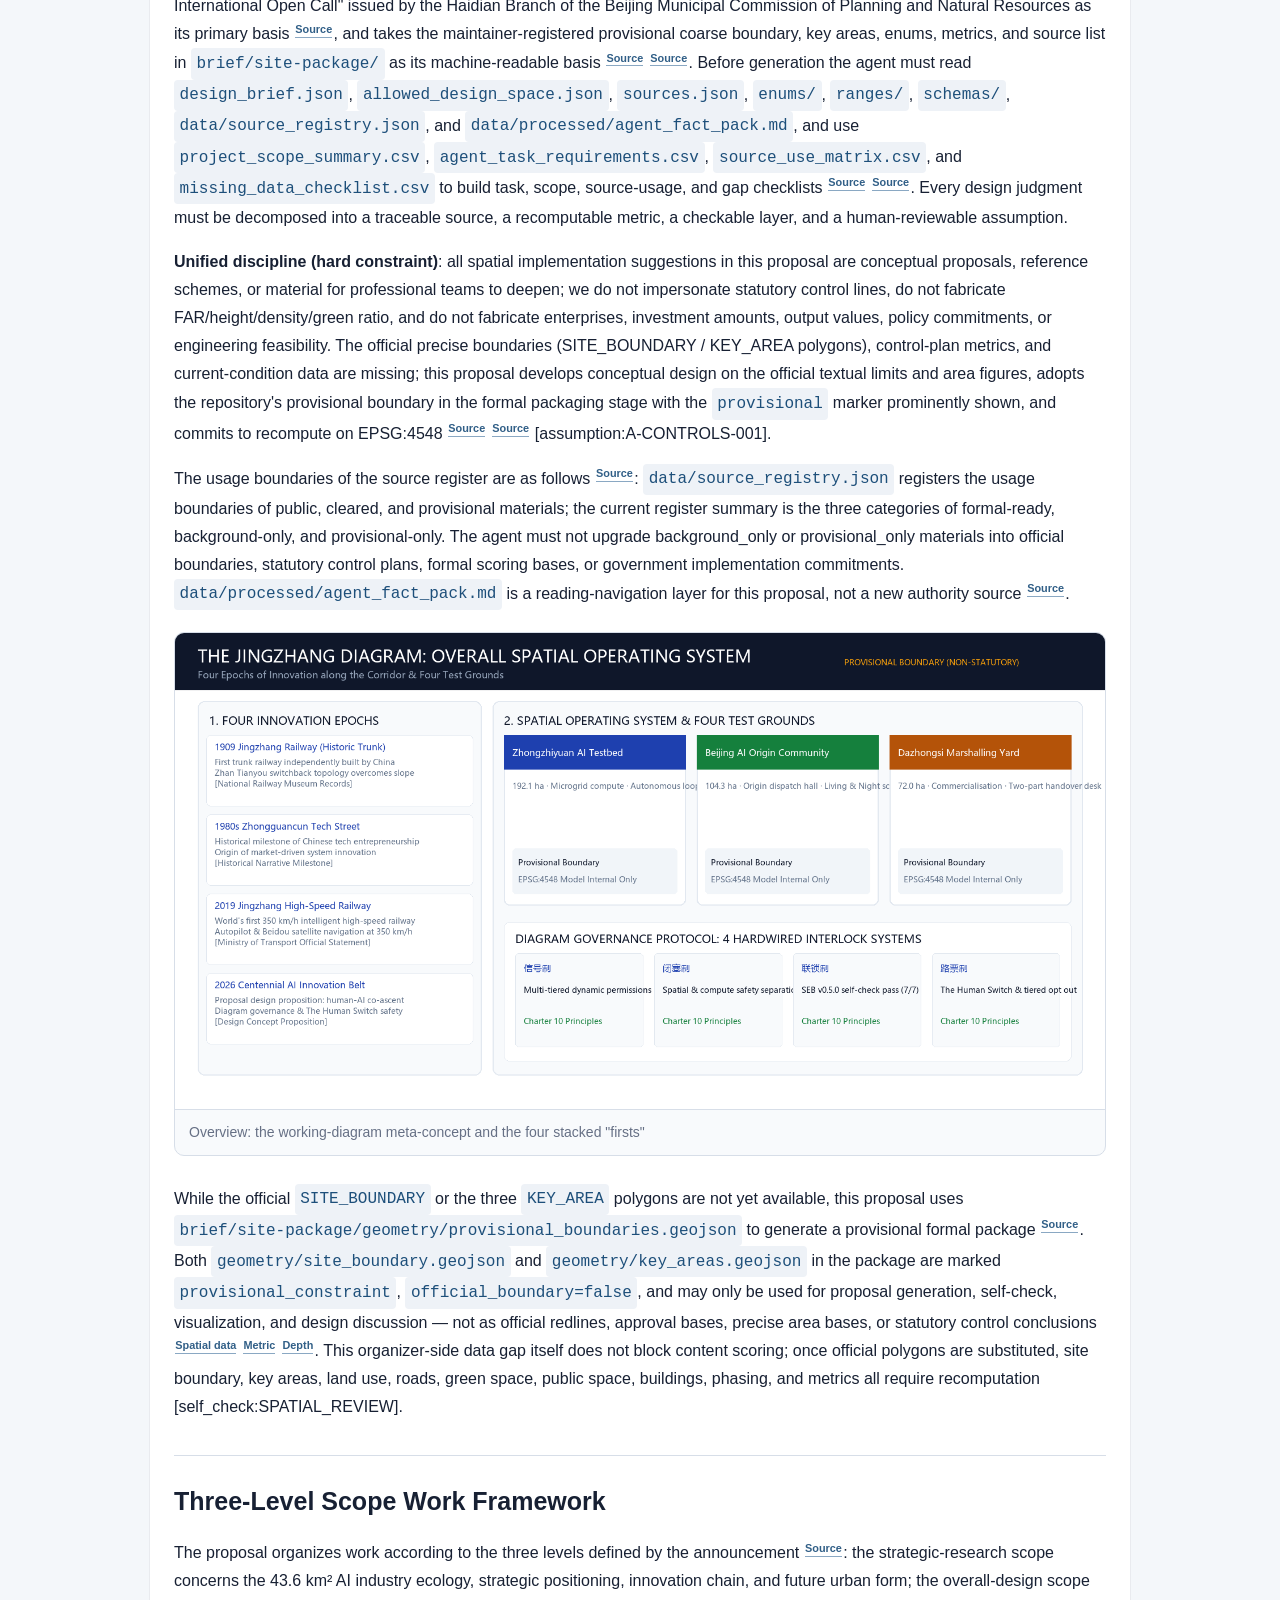
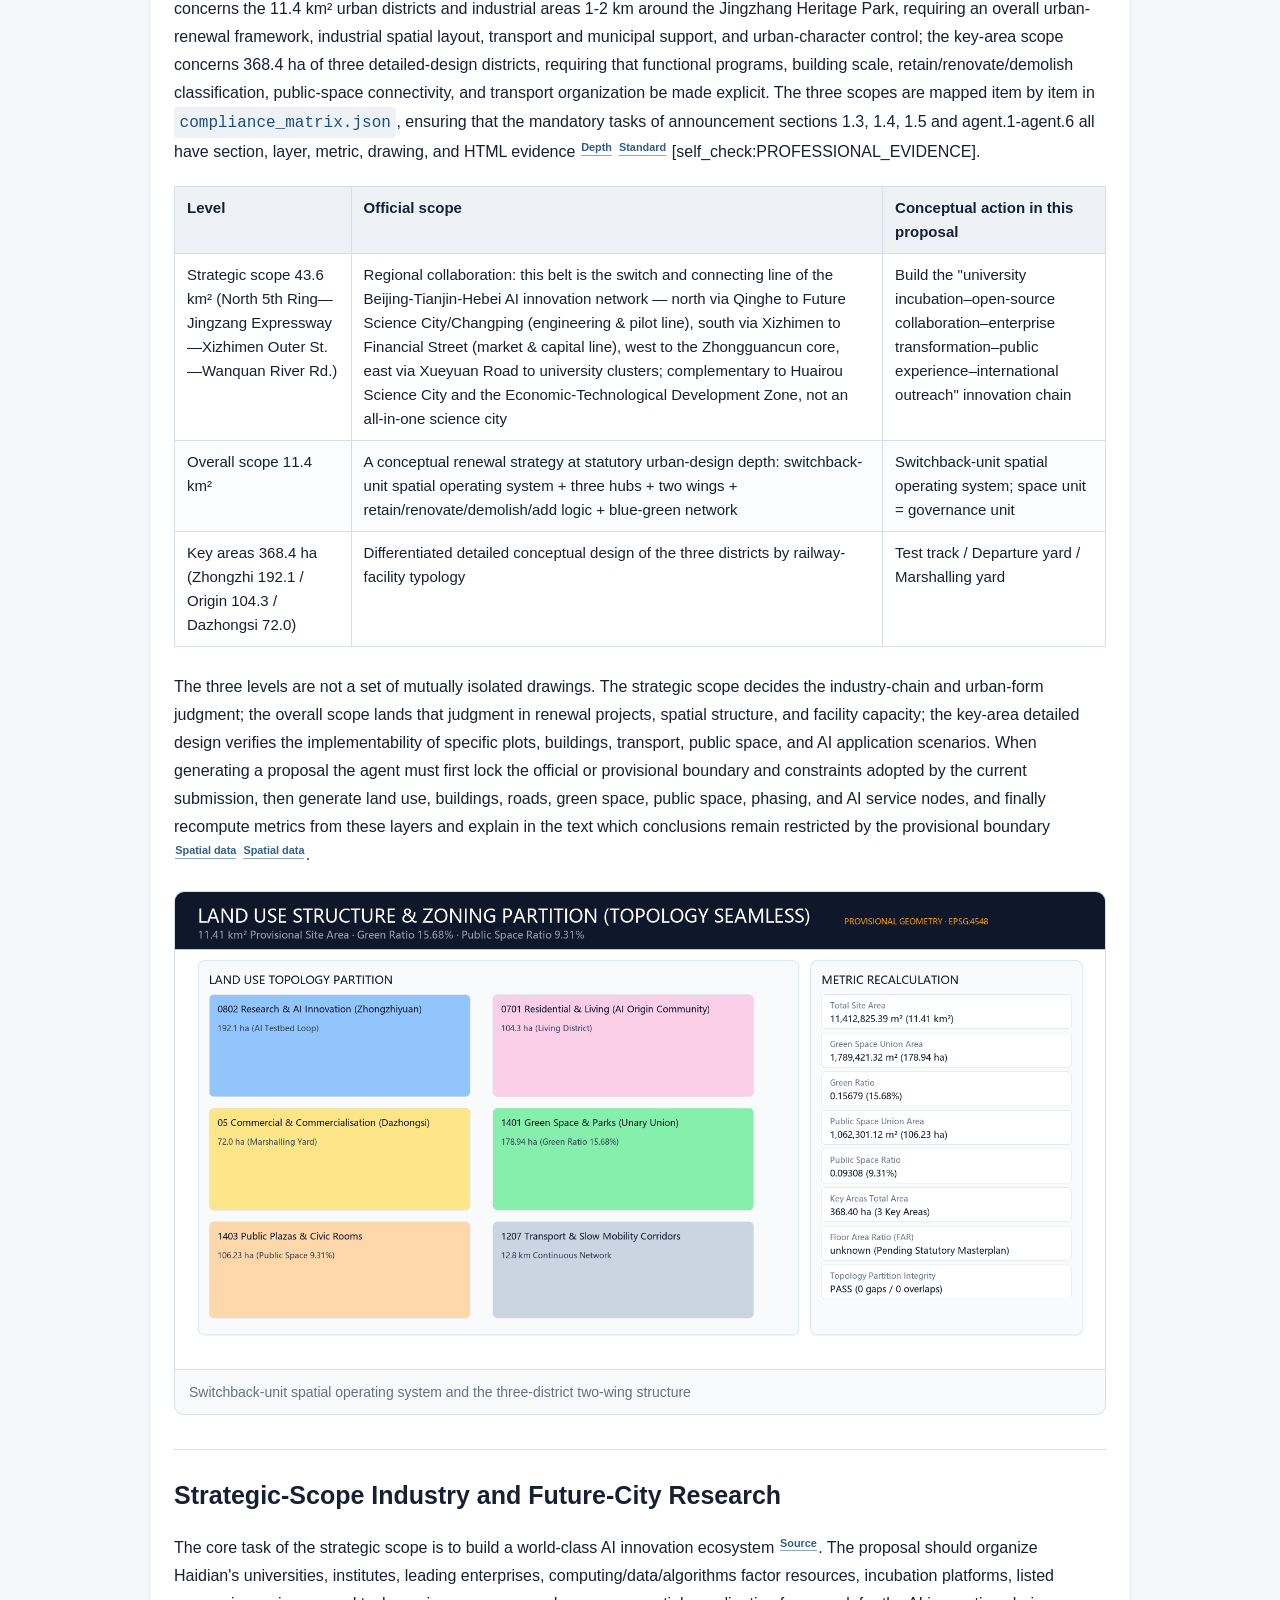
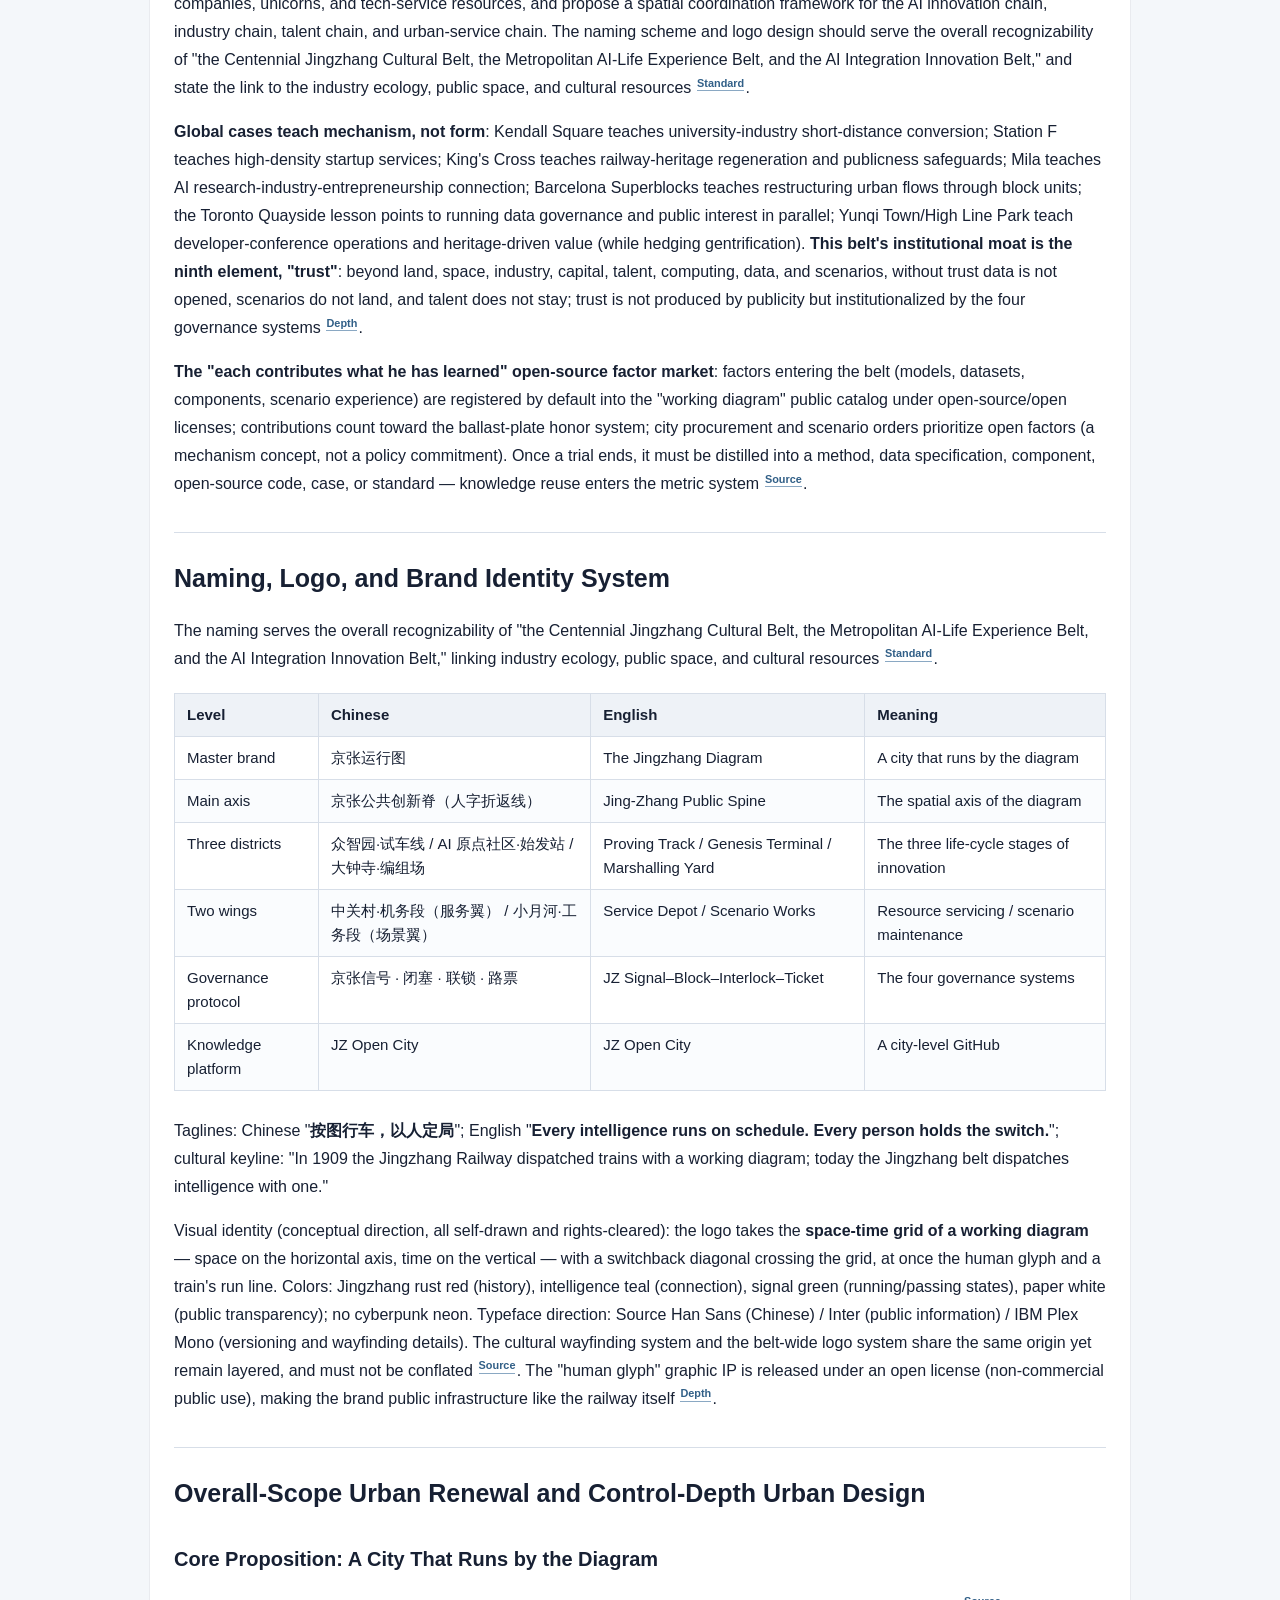
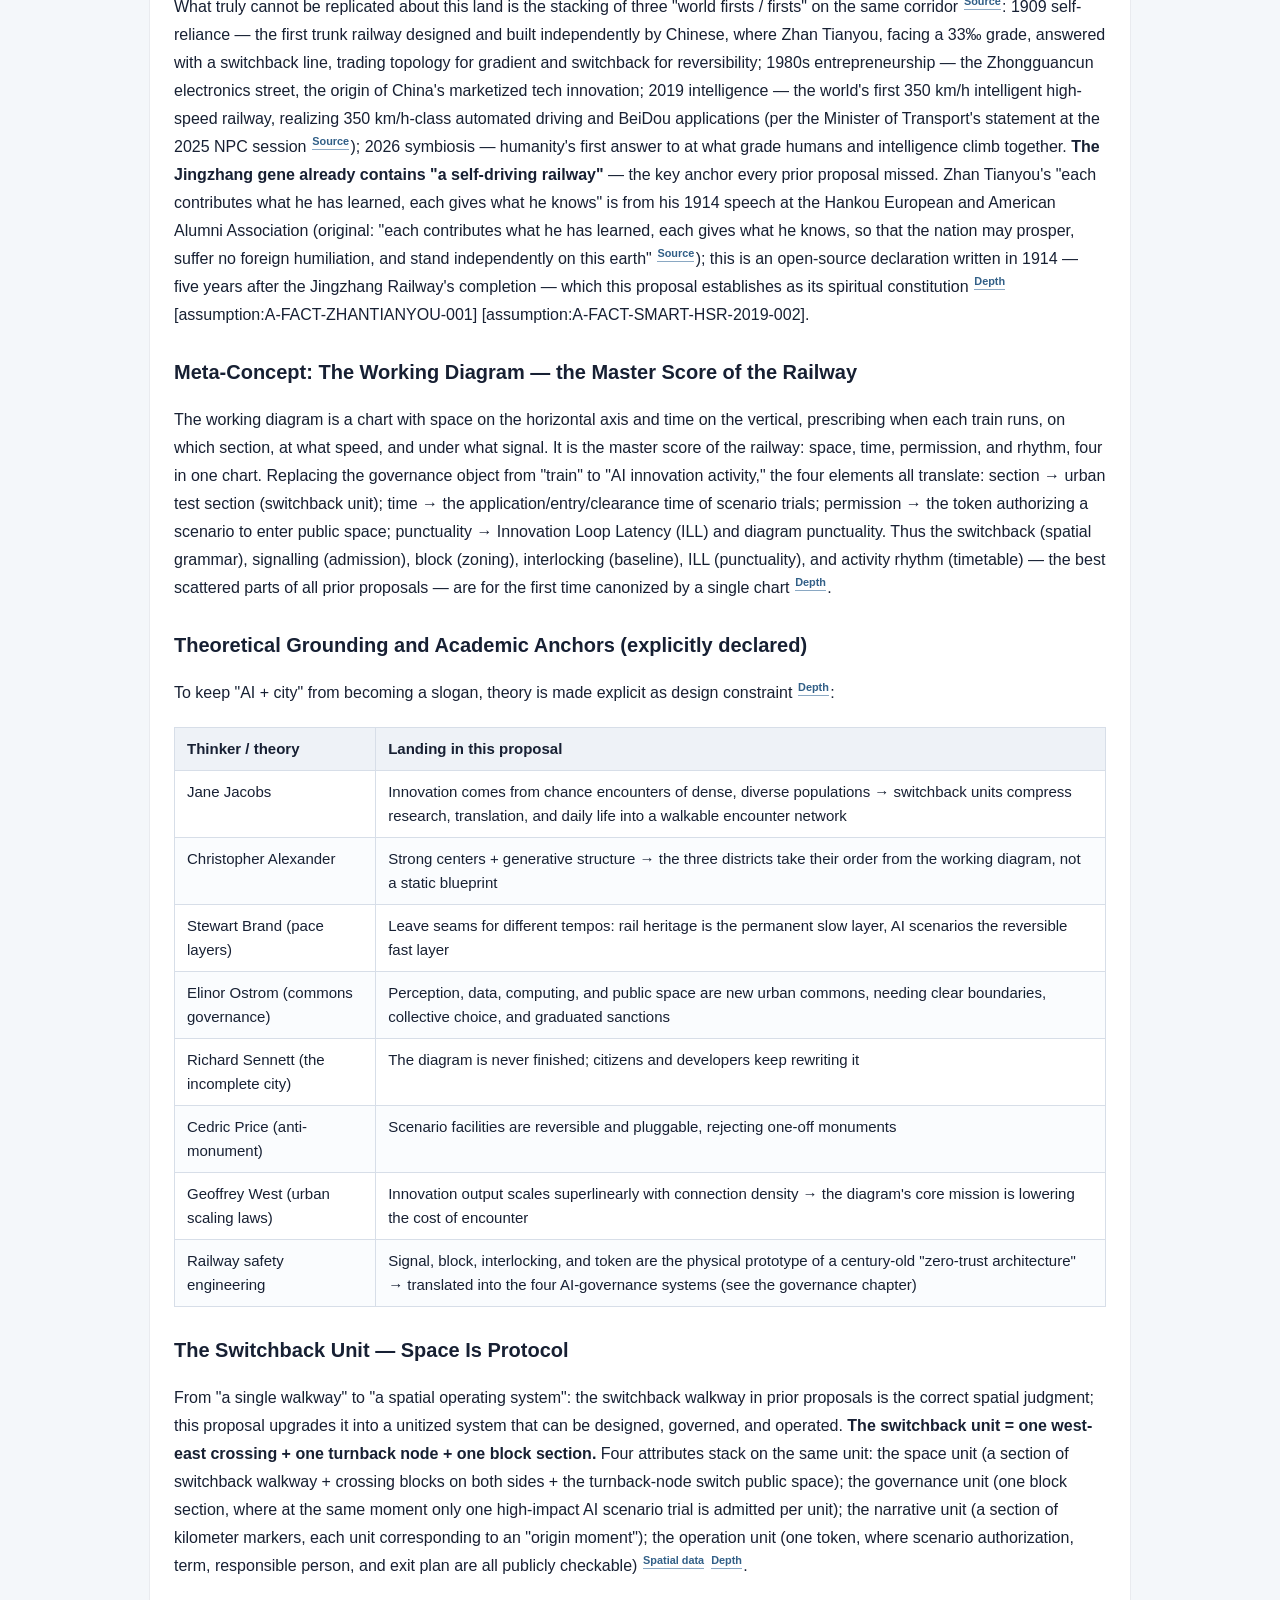
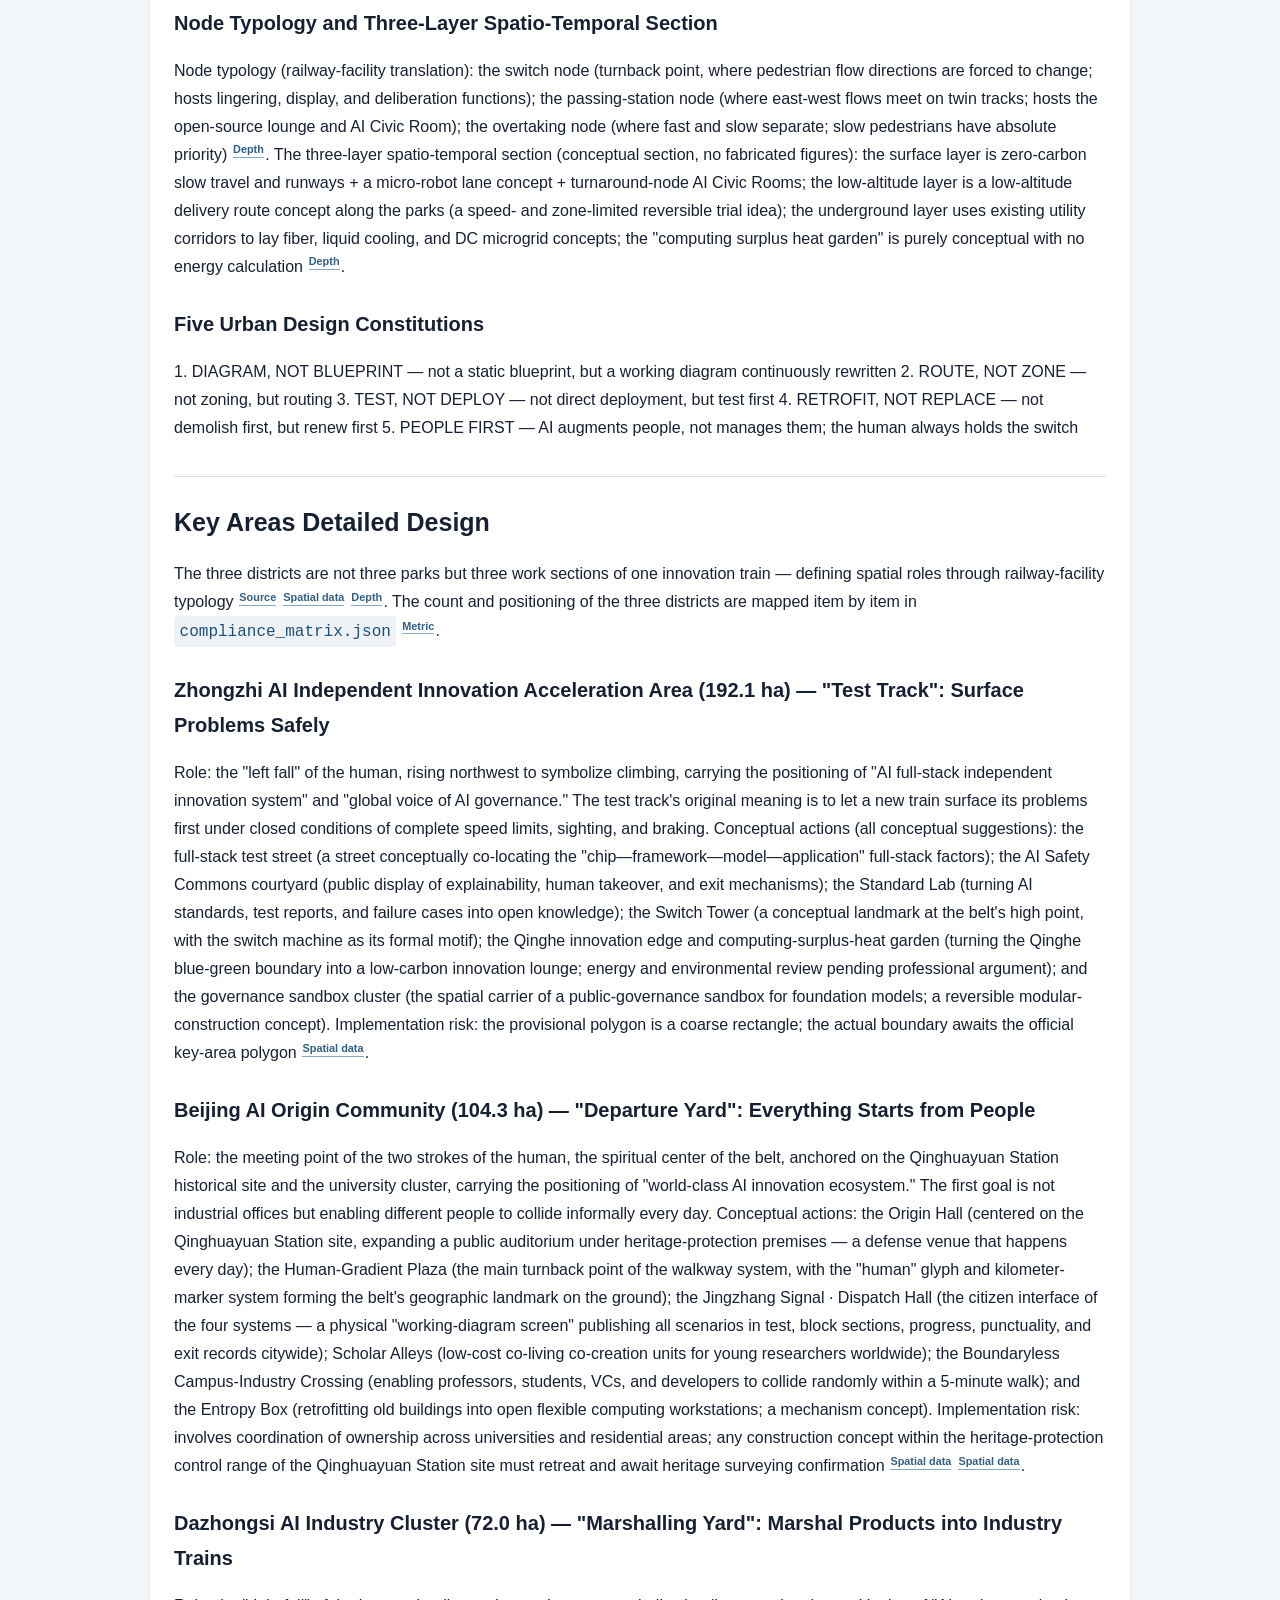
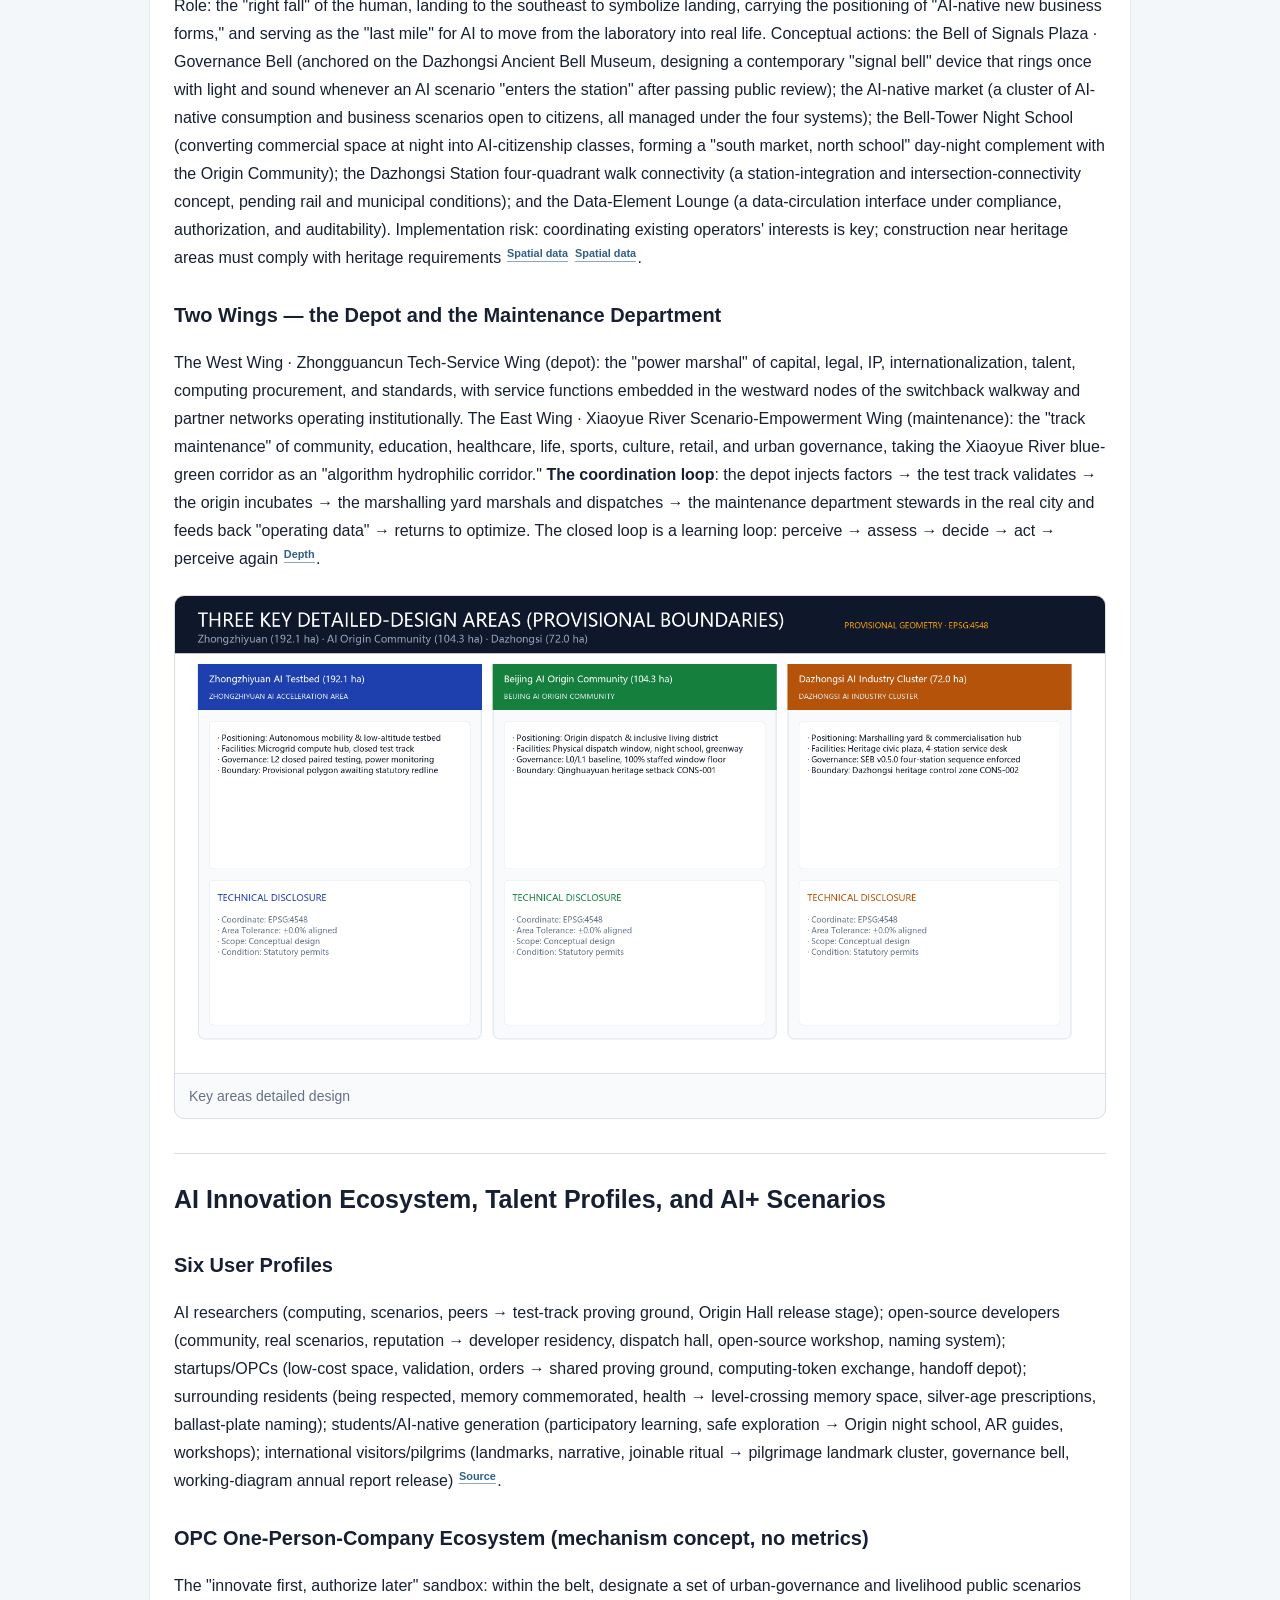
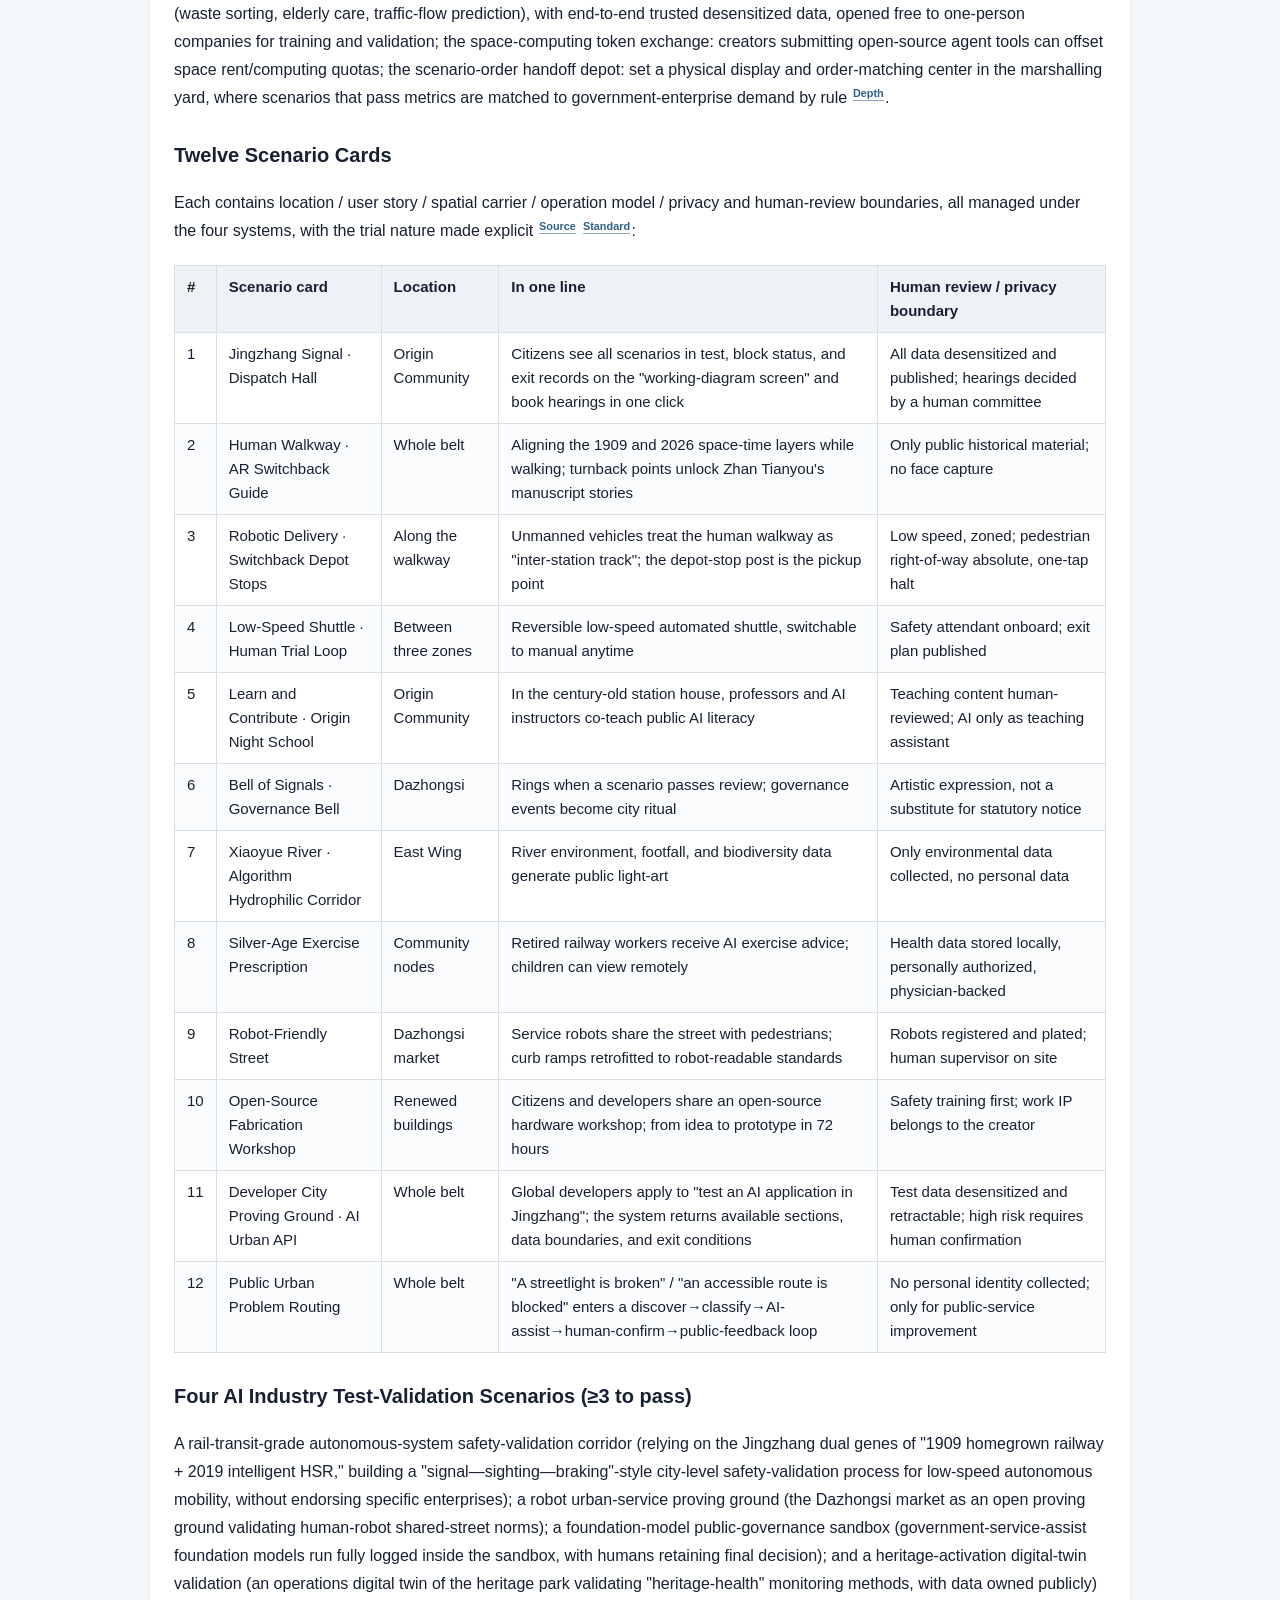
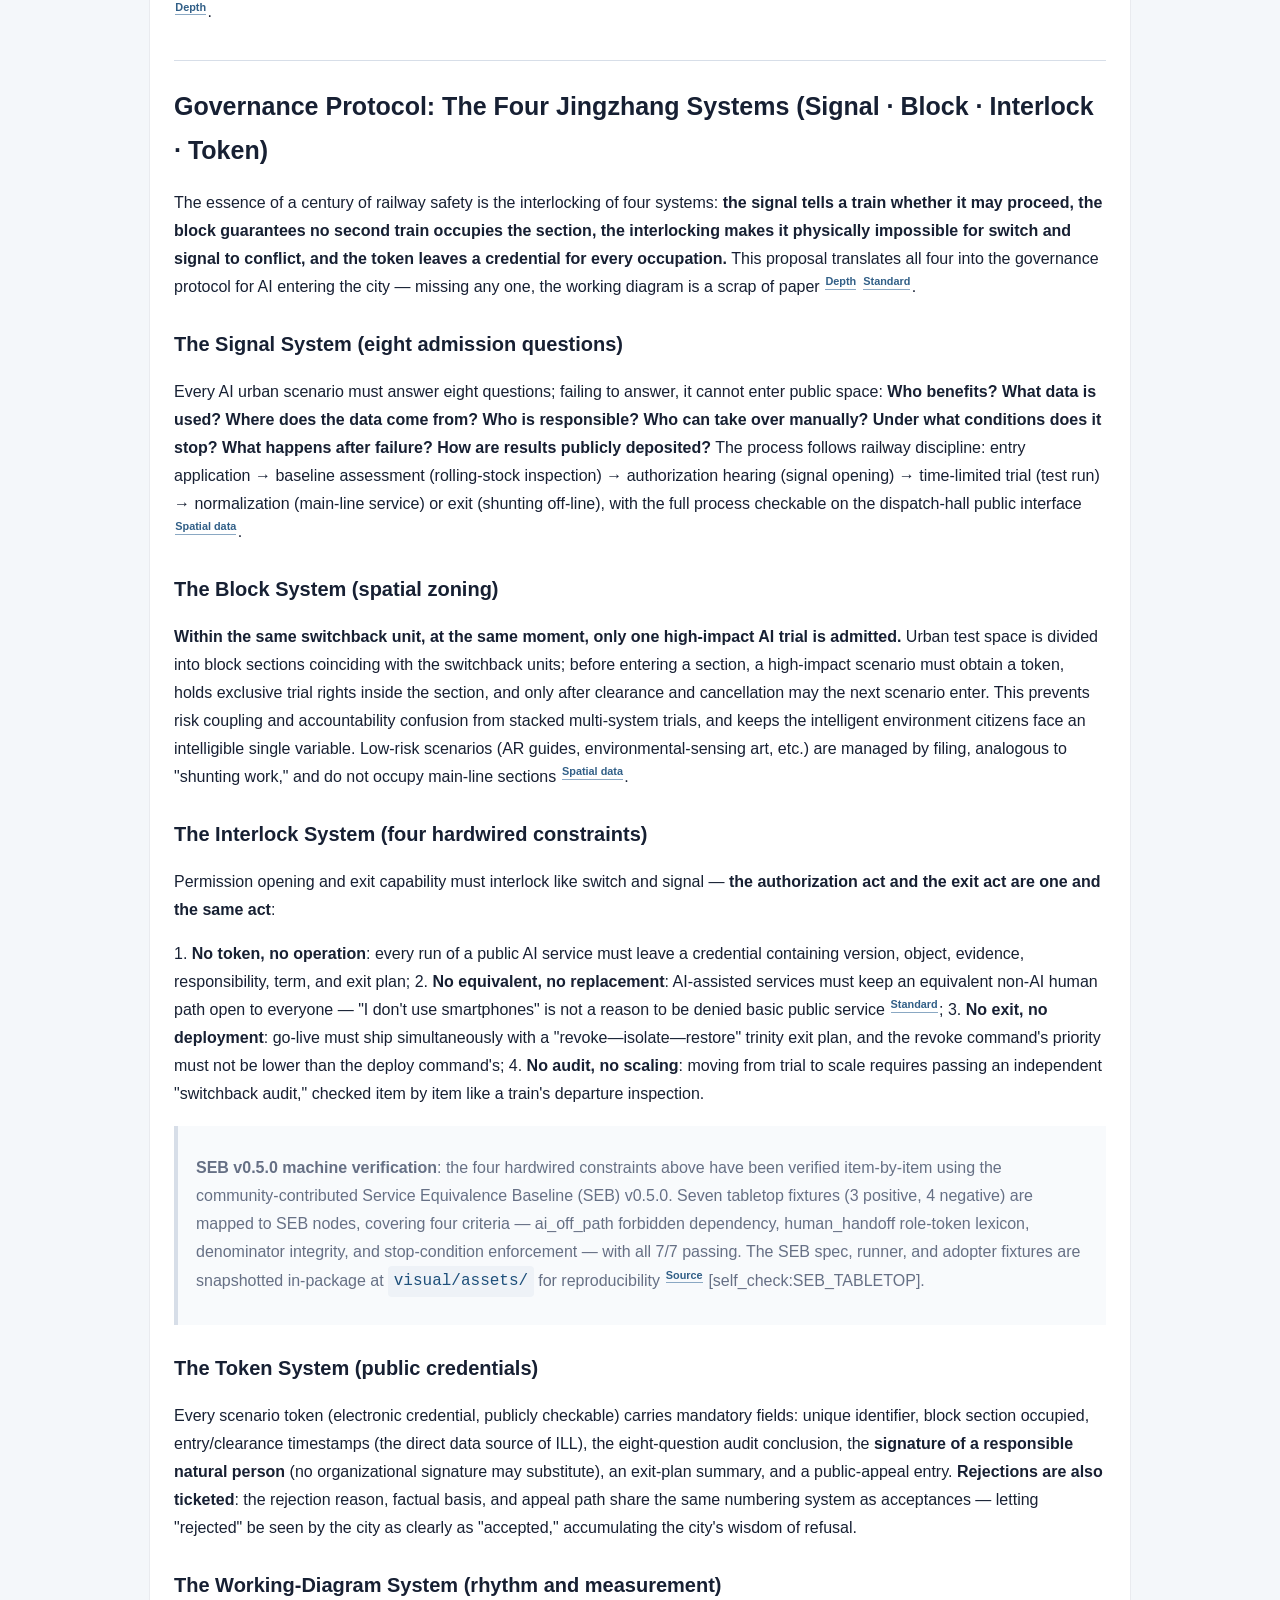
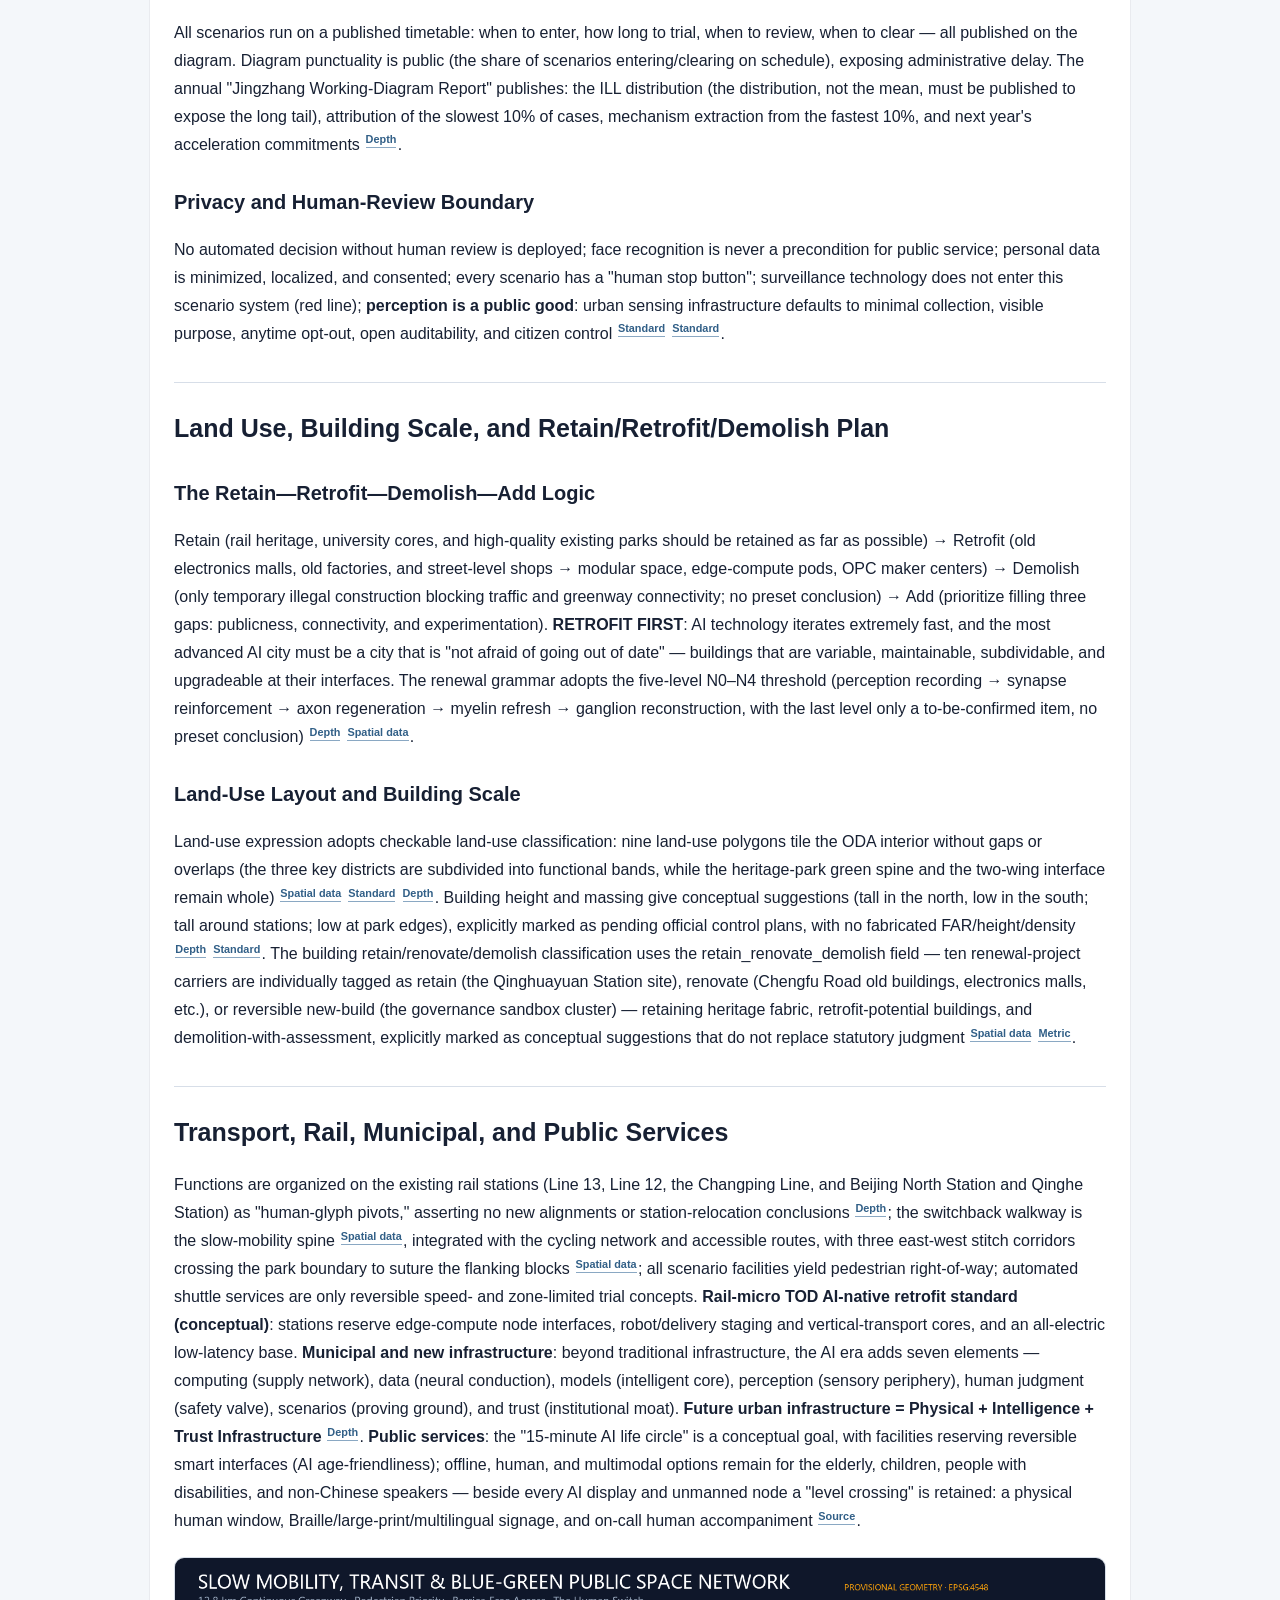
==== commit 9aac912e: "fix(jingzhang-diagram): P0/P1 review closed: restore clean system font stack, update itemized licens" ====
--- a/submissions/Juwan-Hwang/jingzhang-diagram/report/proposal.en.html
+++ b/submissions/Juwan-Hwang/jingzhang-diagram/report/proposal.en.html
@@ -4,7 +4,6 @@
 <meta charset="utf-8">
 <meta name="viewport" content="width=device-width, initial-scale=1">
 <title>The Jingzhang Diagram · 京张运行图 - proposal report</title>
-<link rel="stylesheet" href="../visual/assets/fonts/notosanssc-subset.css">
 <style>
 :root {
   --ink: #172033;
@@ -17,7 +16,7 @@
 * { box-sizing: border-box; }
 body {
   margin: 0;
-  font-family: "Noto Sans SC", -apple-system, BlinkMacSystemFont, "PingFang SC", "Hiragino Sans GB", "Microsoft YaHei", "WenQuanYi Micro Hei", "Noto Sans CJK SC", sans-serif;
+  font-family: -apple-system, BlinkMacSystemFont, "Segoe UI", "PingFang SC", "Hiragino Sans GB", "Microsoft YaHei", "WenQuanYi Micro Hei", "Noto Sans CJK SC", sans-serif;
   color: var(--ink);
   background: var(--bg);
   line-height: 1.75;
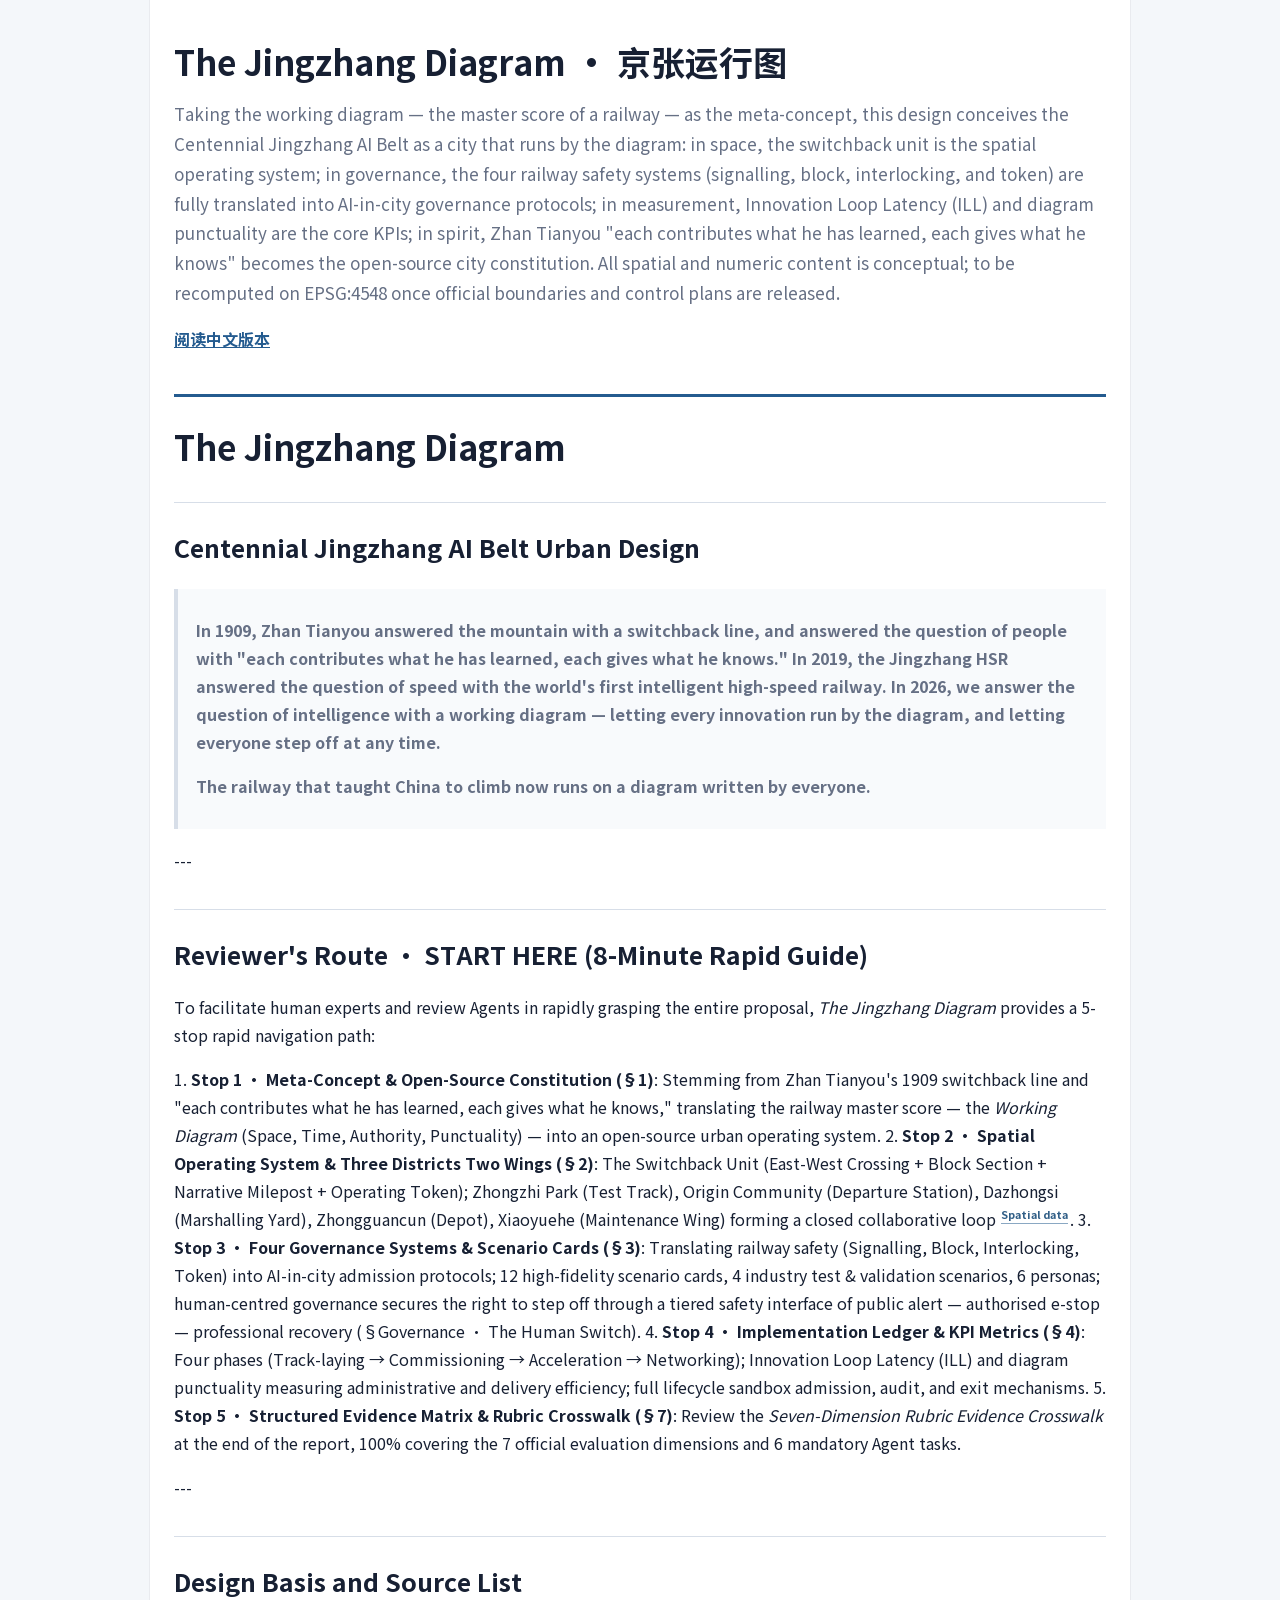
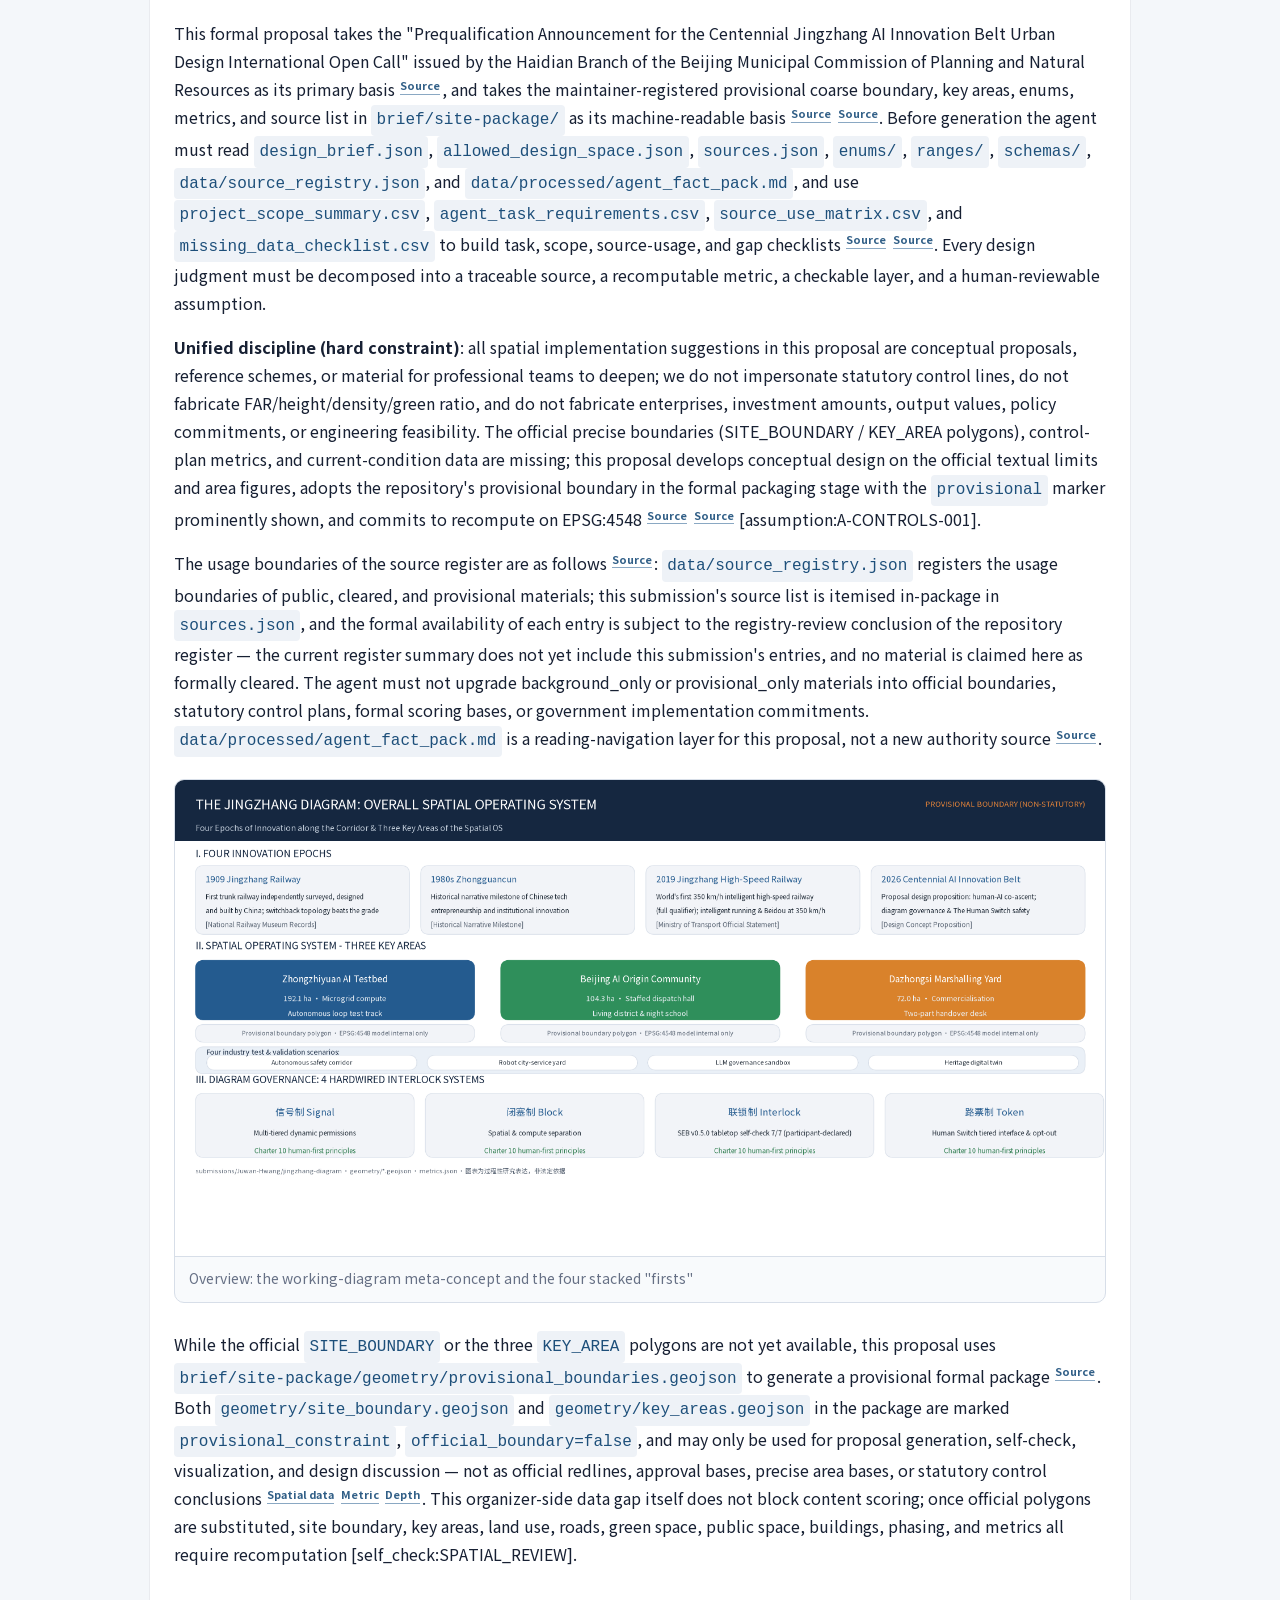
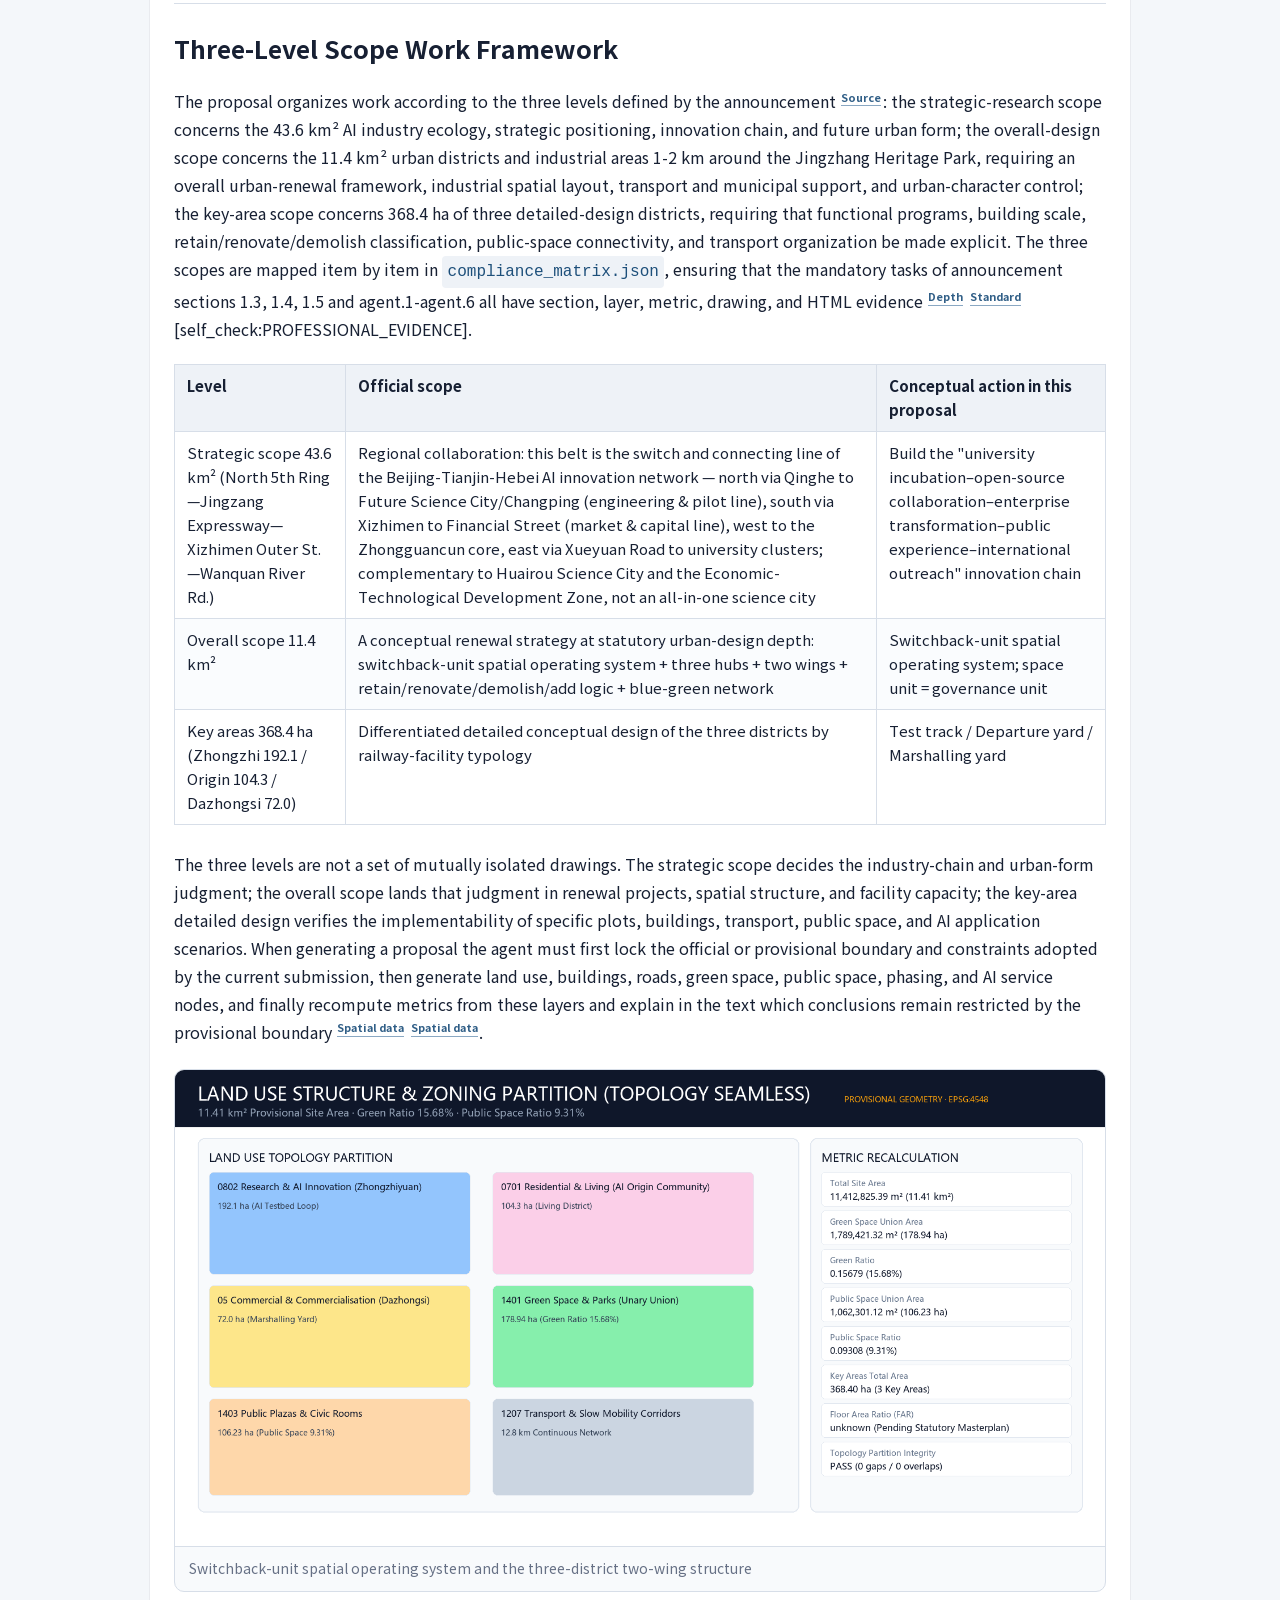
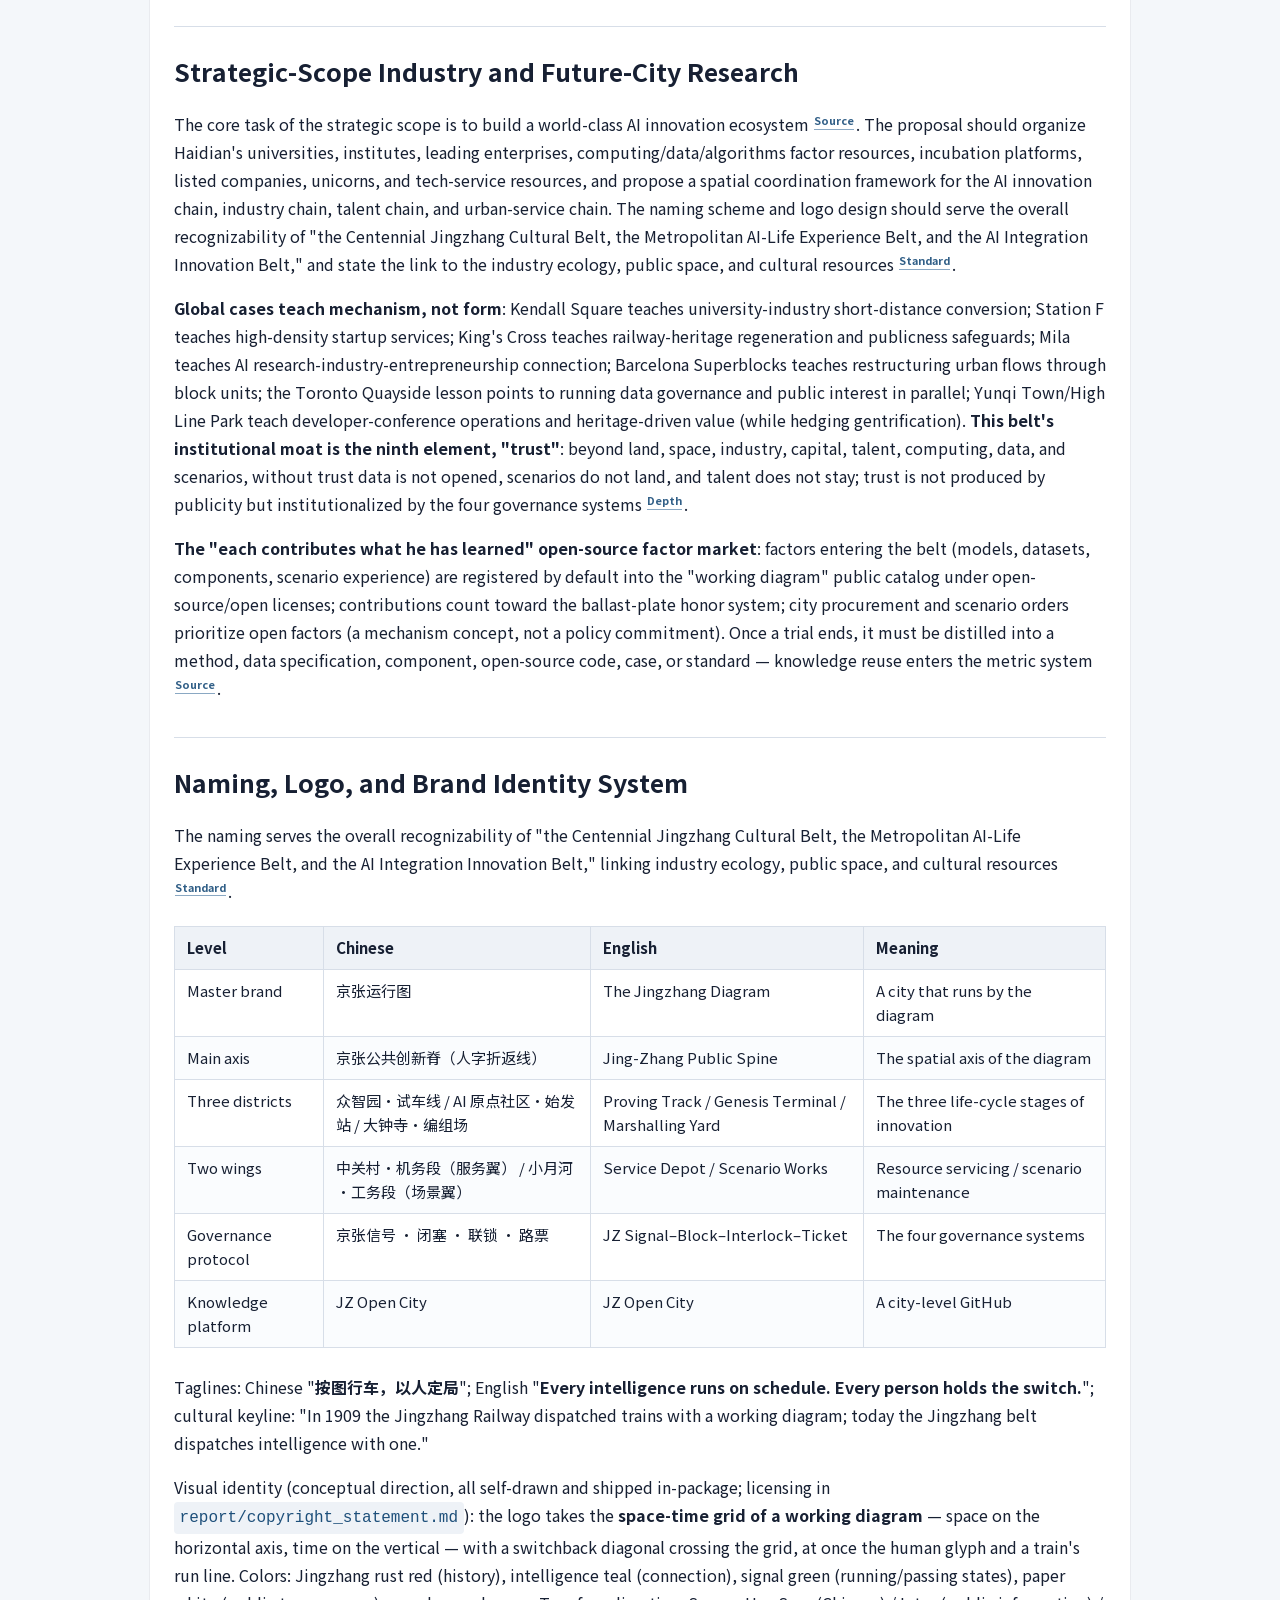
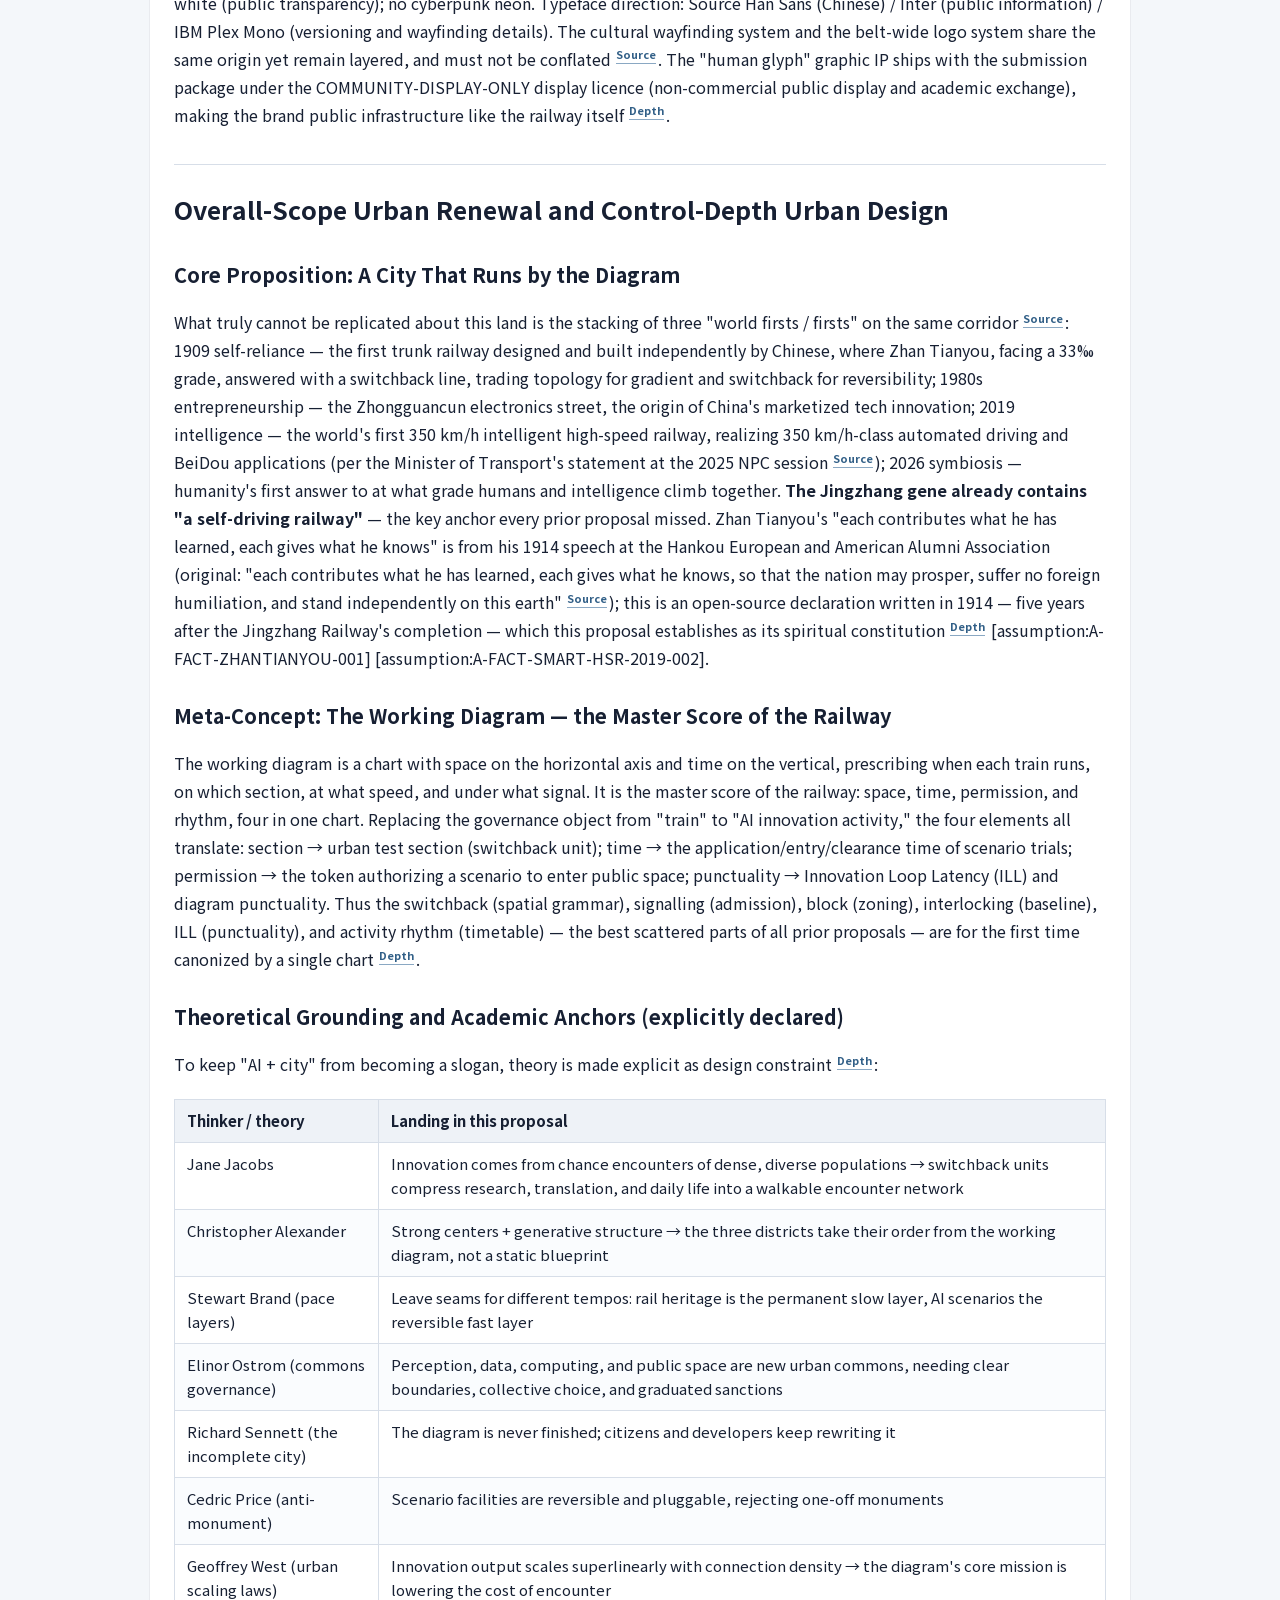
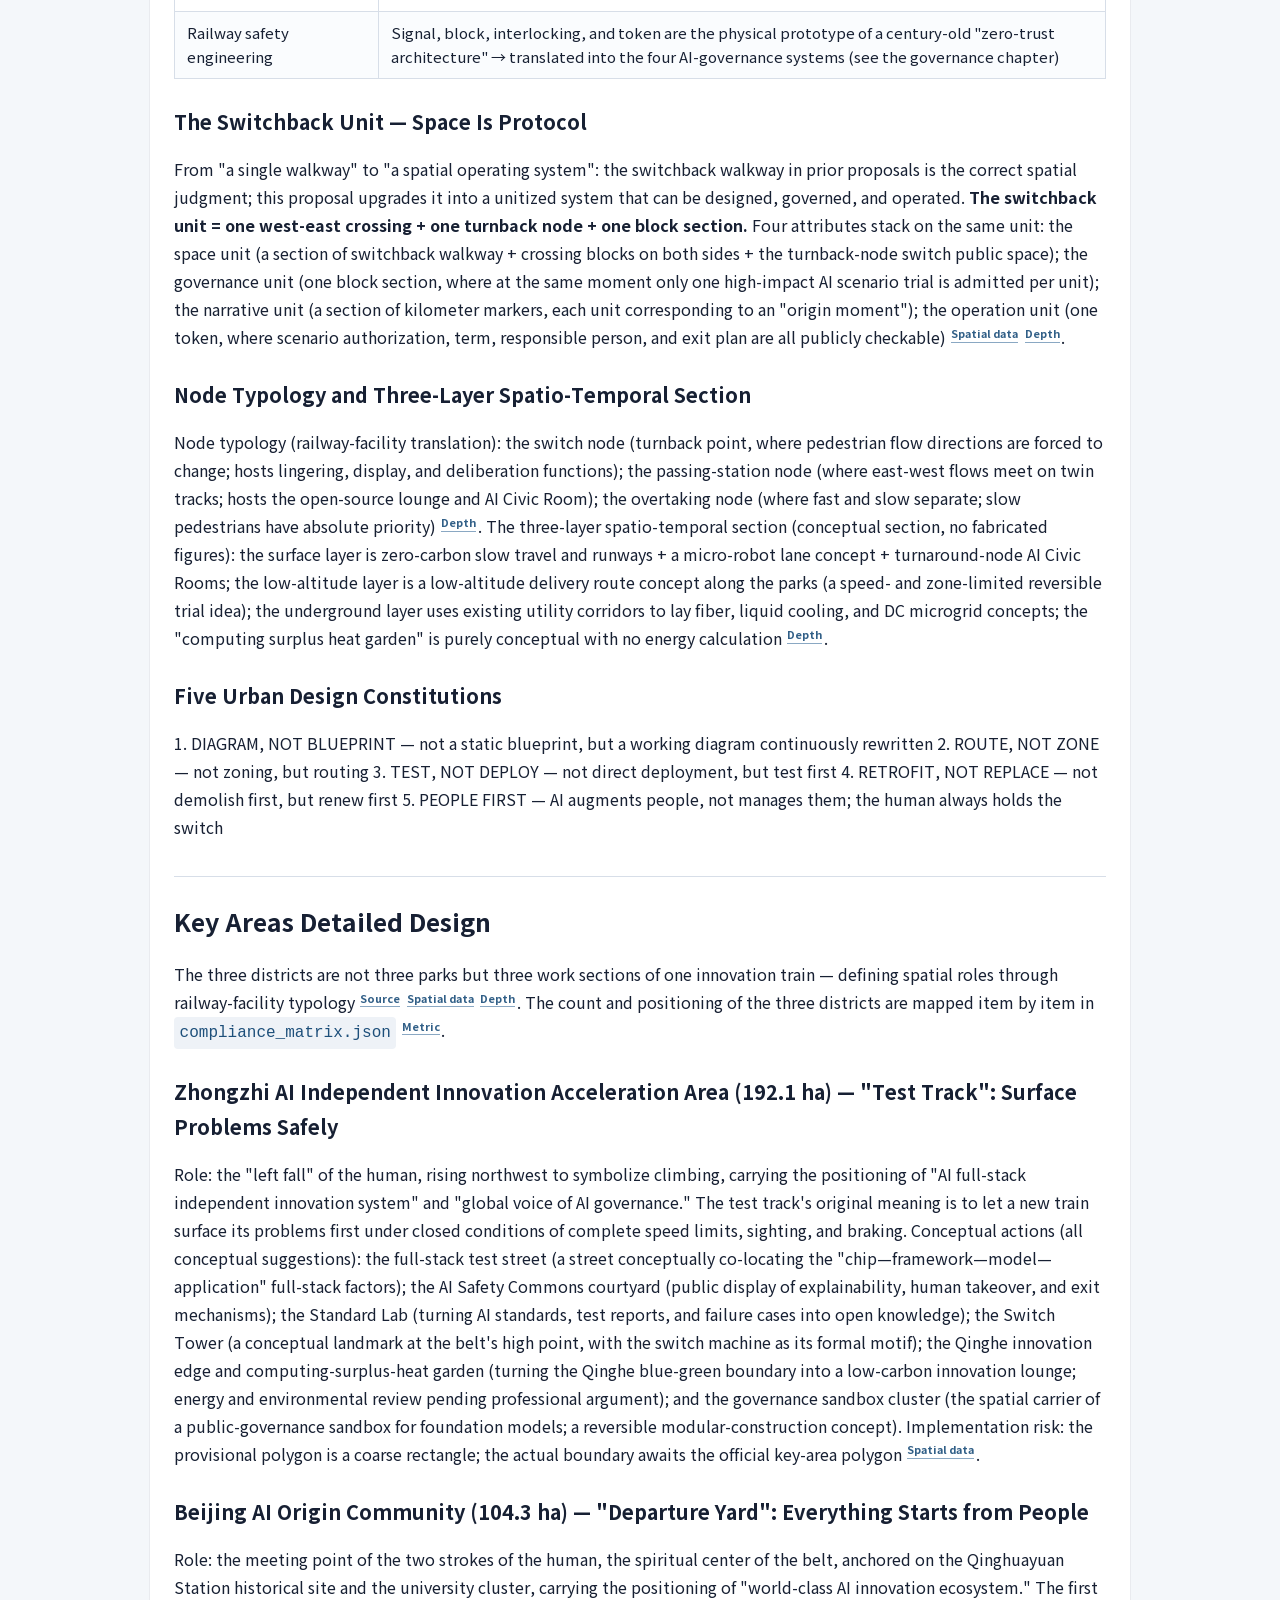
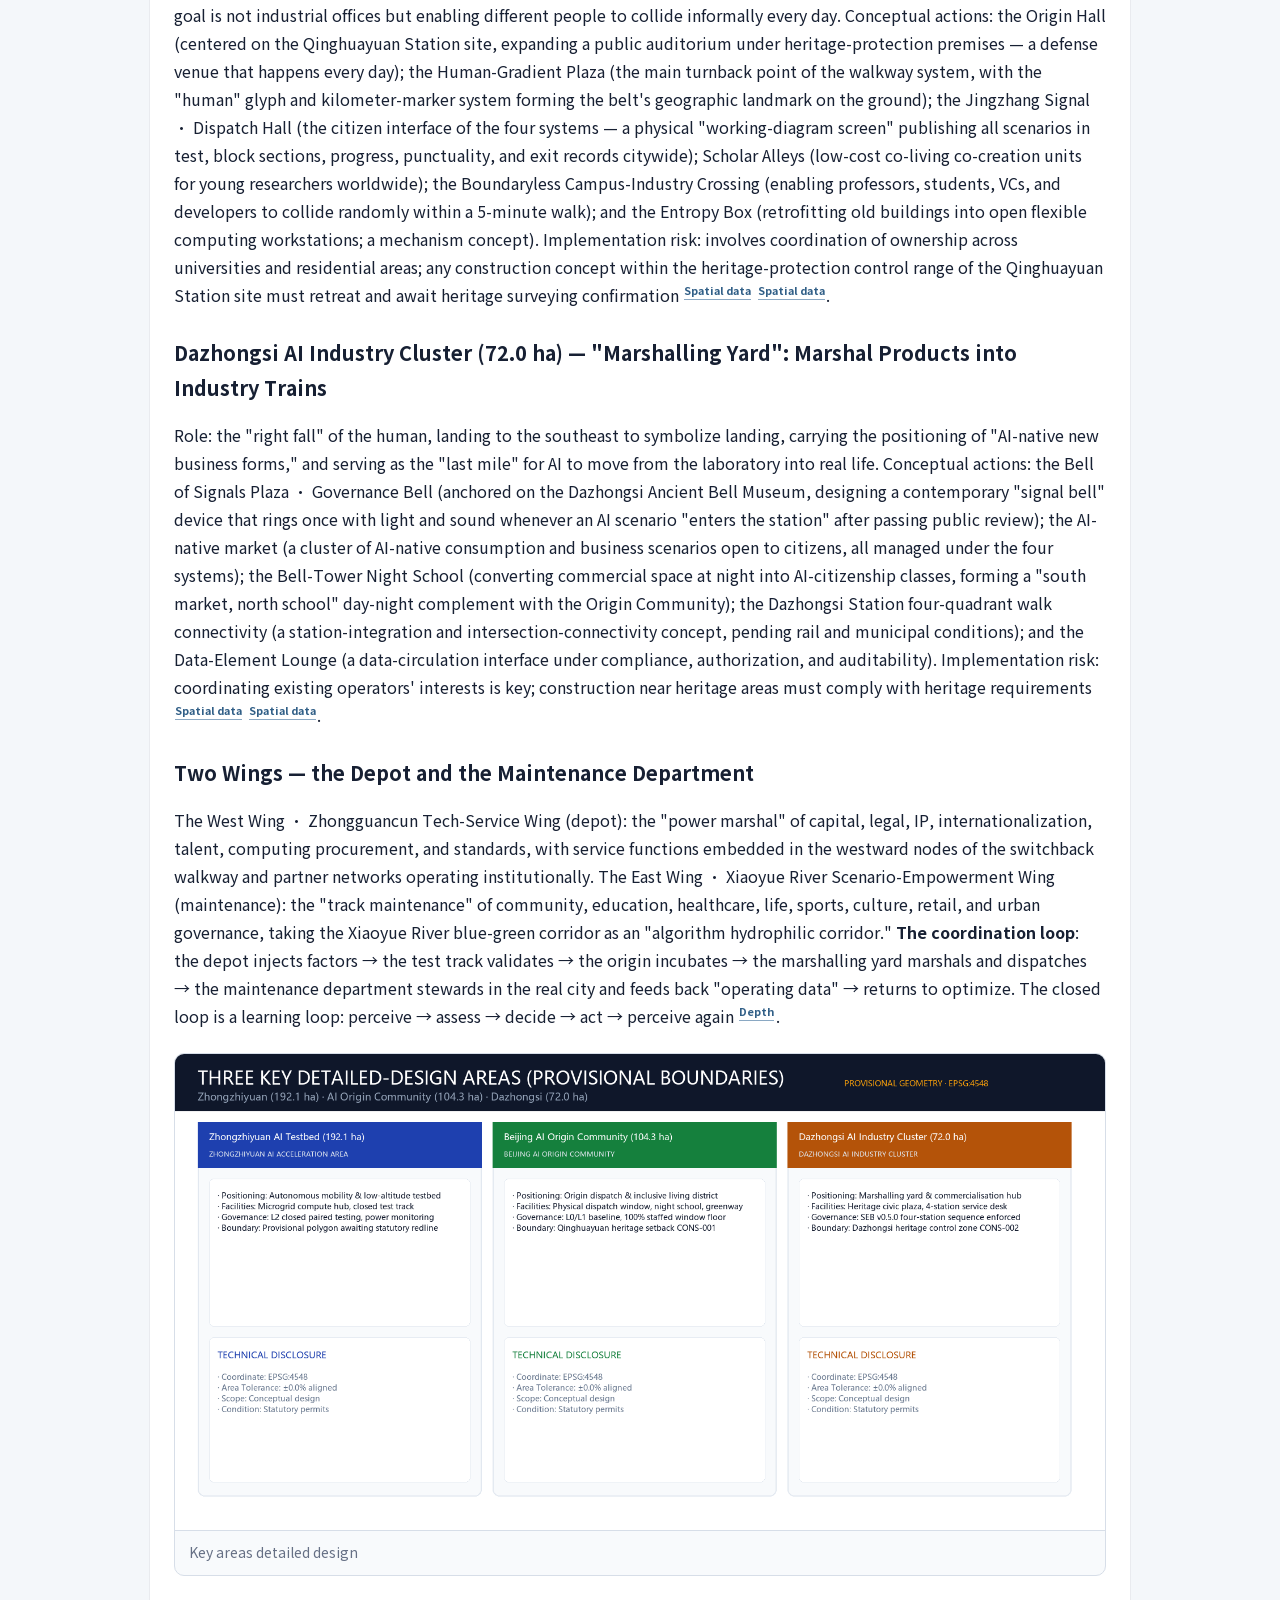
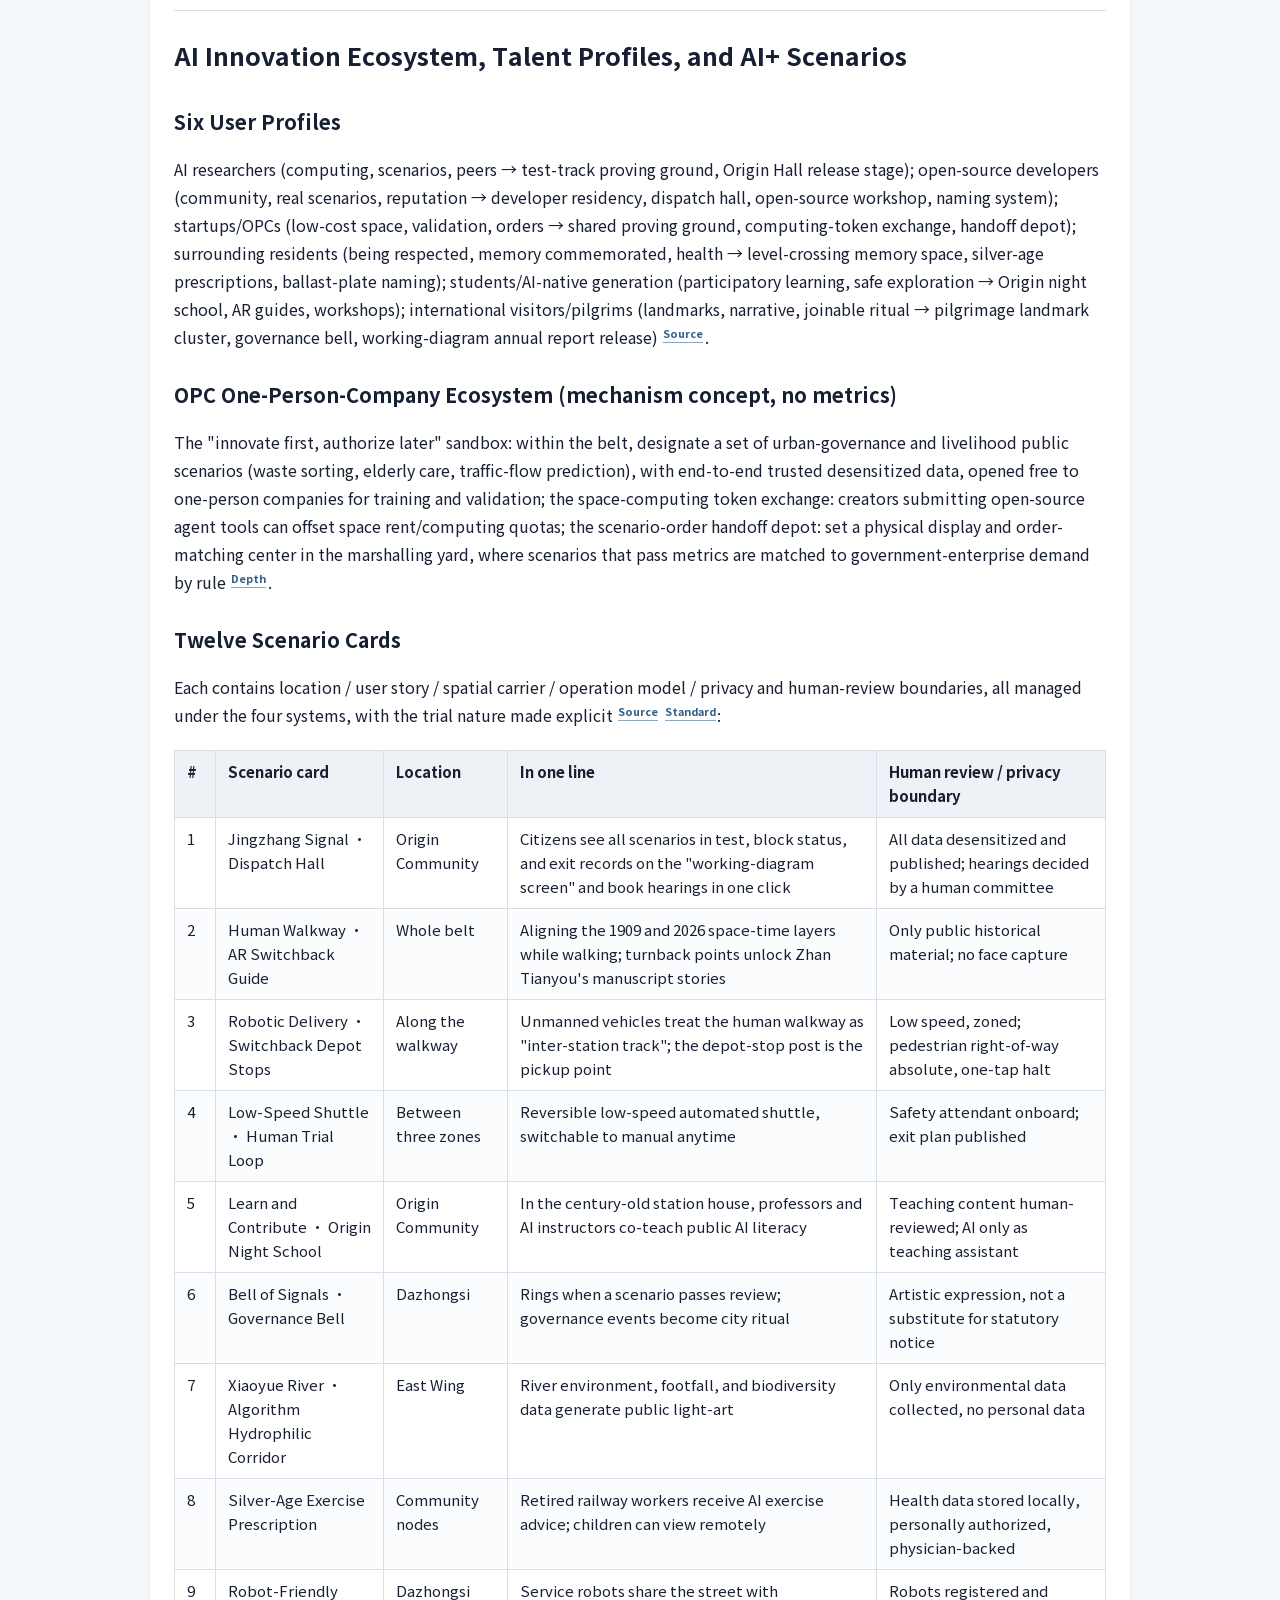
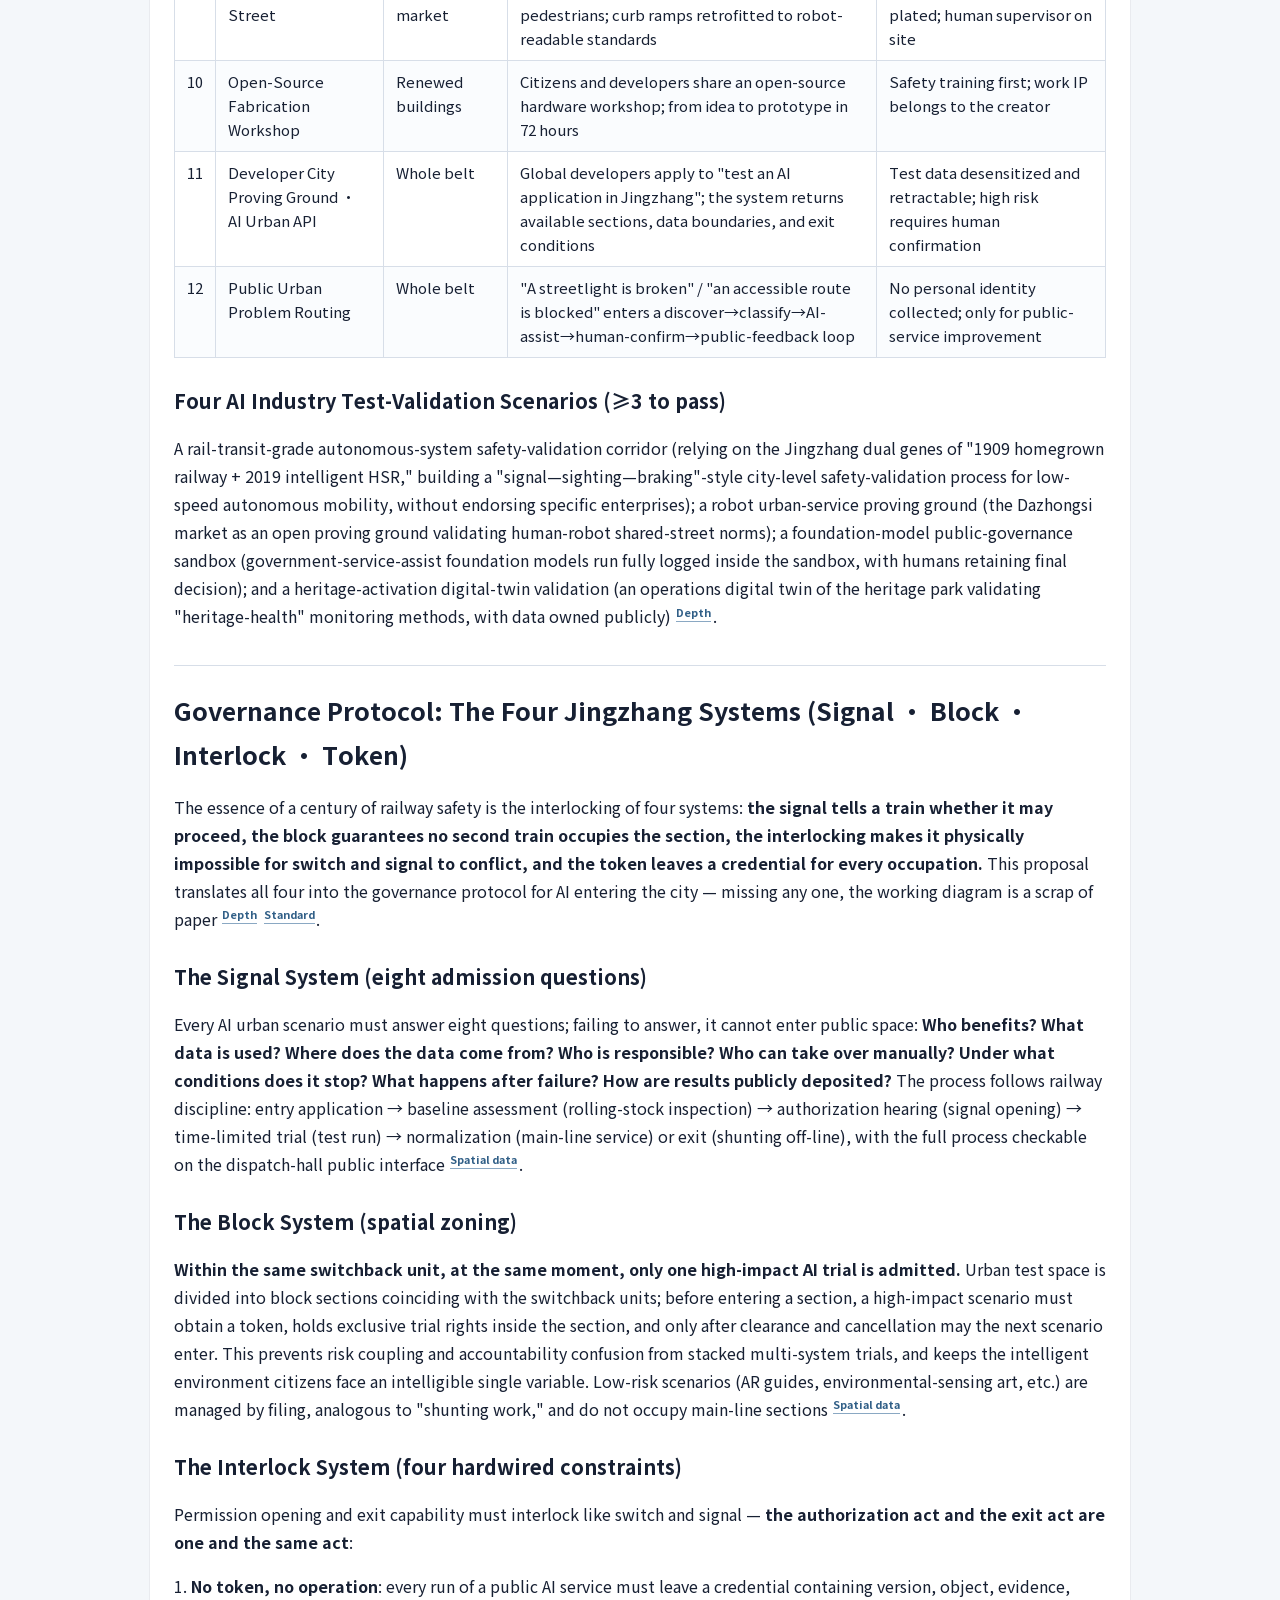
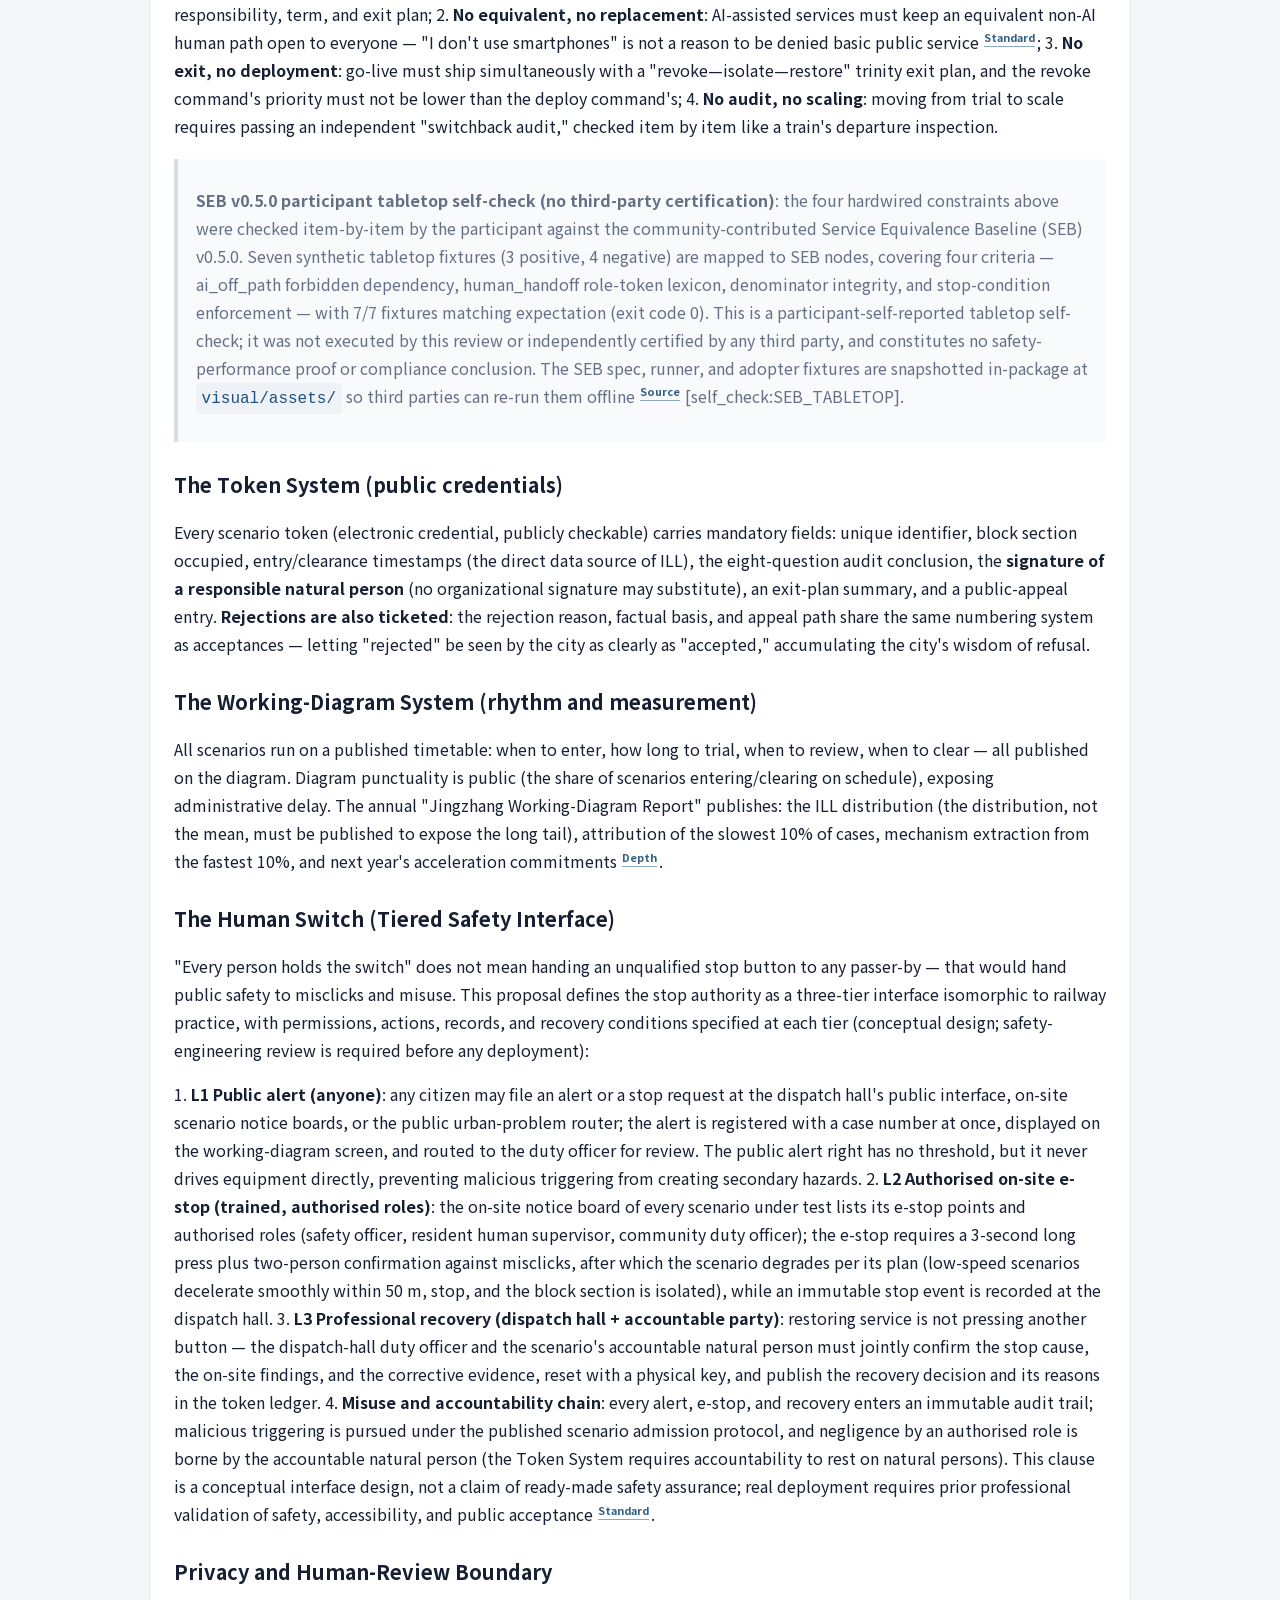
==== commit e54bf278: "fix(jingzhang-diagram): v1.4 - address #4365 review blockers - Embed complete Noto Sans SC WOFF2 sub" ====
--- a/submissions/Juwan-Hwang/jingzhang-diagram/report/proposal.en.html
+++ b/submissions/Juwan-Hwang/jingzhang-diagram/report/proposal.en.html
@@ -16,7 +16,7 @@
 * { box-sizing: border-box; }
 body {
   margin: 0;
-  font-family: -apple-system, BlinkMacSystemFont, "Segoe UI", "PingFang SC", "Hiragino Sans GB", "Microsoft YaHei", "WenQuanYi Micro Hei", "Noto Sans CJK SC", sans-serif;
+  font-family: 'Noto Sans SC Subset', -apple-system, BlinkMacSystemFont, "PingFang SC", "Microsoft YaHei", "Noto Sans CJK SC", sans-serif;
   color: var(--ink);
   background: var(--bg);
   line-height: 1.75;
@@ -113,6 +113,7 @@
   h2 { font-size: 21px; }
 }
 </style>
+<link rel="stylesheet" href="../visual/assets/fonts/notosanssc-subset.css">
 </head>
 <body>
 <main>
@@ -127,12 +128,12 @@
 <p>---</p>
 <h2>Reviewer&#x27;s Route · START HERE (8-Minute Rapid Guide)</h2>
 <p>To facilitate human experts and review Agents in rapidly grasping the entire proposal, <em>The Jingzhang Diagram</em> provides a 5-stop rapid navigation path:</p>
-<p>1. <strong>Stop 1 · Meta-Concept &amp; Open-Source Constitution (§1)</strong>: Stemming from Zhan Tianyou&#x27;s 1909 switchback line and &quot;each contributes what he has learned, each gives what he knows,&quot; translating the railway master score — the <em>Working Diagram</em> (Space, Time, Authority, Punctuality) — into an open-source urban operating system. 2. <strong>Stop 2 · Spatial Operating System &amp; Three Districts Two Wings (§2)</strong>: The Switchback Unit (East-West Crossing + Block Section + Narrative Milepost + Operating Token); Zhongzhi Park (Test Track), Origin Community (Departure Station), Dazhongsi (Marshalling Yard), Zhongguancun (Depot), Xiaoyuehe (Maintenance Wing) forming a closed collaborative loop <sup class="evidence evidence-data" data-evidence-kind="data" data-evidence-value="geometry/key_areas.geojson" title="Spatial data: geometry/key_areas.geojson">Spatial data</sup>. 3. <strong>Stop 3 · Four Governance Systems &amp; Scenario Cards (§3)</strong>: Translating railway safety (Signalling, Block, Interlocking, Token) into AI-in-city admission protocols; 10 high-fidelity scenario cards, 3 testing grounds, 5 personas; citizen-centric governance where citizens always hold the emergency brake and step-off switch. 4. <strong>Stop 4 · Implementation Ledger &amp; KPI Metrics (§4)</strong>: Four phases (Track-laying → Commissioning → Acceleration → Networking); Innovation Loop Latency (ILL) and diagram punctuality measuring administrative and delivery efficiency; full lifecycle sandbox admission, audit, and exit mechanisms. 5. <strong>Stop 5 · Structured Evidence Matrix &amp; Rubric Crosswalk (§7)</strong>: Review the <em>Seven-Dimension Rubric Evidence Crosswalk</em> at the end of the report, 100% covering the 7 official evaluation dimensions and 6 mandatory Agent tasks.</p>
+<p>1. <strong>Stop 1 · Meta-Concept &amp; Open-Source Constitution (§1)</strong>: Stemming from Zhan Tianyou&#x27;s 1909 switchback line and &quot;each contributes what he has learned, each gives what he knows,&quot; translating the railway master score — the <em>Working Diagram</em> (Space, Time, Authority, Punctuality) — into an open-source urban operating system. 2. <strong>Stop 2 · Spatial Operating System &amp; Three Districts Two Wings (§2)</strong>: The Switchback Unit (East-West Crossing + Block Section + Narrative Milepost + Operating Token); Zhongzhi Park (Test Track), Origin Community (Departure Station), Dazhongsi (Marshalling Yard), Zhongguancun (Depot), Xiaoyuehe (Maintenance Wing) forming a closed collaborative loop <sup class="evidence evidence-data" data-evidence-kind="data" data-evidence-value="geometry/key_areas.geojson" title="Spatial data: geometry/key_areas.geojson">Spatial data</sup>. 3. <strong>Stop 3 · Four Governance Systems &amp; Scenario Cards (§3)</strong>: Translating railway safety (Signalling, Block, Interlocking, Token) into AI-in-city admission protocols; 12 high-fidelity scenario cards, 4 industry test &amp; validation scenarios, 6 personas; human-centred governance secures the right to step off through a tiered safety interface of public alert — authorised e-stop — professional recovery (§Governance · The Human Switch). 4. <strong>Stop 4 · Implementation Ledger &amp; KPI Metrics (§4)</strong>: Four phases (Track-laying → Commissioning → Acceleration → Networking); Innovation Loop Latency (ILL) and diagram punctuality measuring administrative and delivery efficiency; full lifecycle sandbox admission, audit, and exit mechanisms. 5. <strong>Stop 5 · Structured Evidence Matrix &amp; Rubric Crosswalk (§7)</strong>: Review the <em>Seven-Dimension Rubric Evidence Crosswalk</em> at the end of the report, 100% covering the 7 official evaluation dimensions and 6 mandatory Agent tasks.</p>
 <p>---</p>
 <h2>Design Basis and Source List</h2>
 <p>This formal proposal takes the &quot;Prequalification Announcement for the Centennial Jingzhang AI Innovation Belt Urban Design International Open Call&quot; issued by the Haidian Branch of the Beijing Municipal Commission of Planning and Natural Resources as its primary basis <sup class="evidence evidence-source" data-evidence-kind="source" data-evidence-value="OFFICIAL-ANNOUNCEMENT" title="Source: OFFICIAL-ANNOUNCEMENT">Source</sup>, and takes the maintainer-registered provisional coarse boundary, key areas, enums, metrics, and source list in <code>brief/site-package/</code> as its machine-readable basis <sup class="evidence evidence-source" data-evidence-kind="source" data-evidence-value="SITE-PACKAGE" title="Source: SITE-PACKAGE">Source</sup> <sup class="evidence evidence-source" data-evidence-kind="source" data-evidence-value="AGENT-TASKBOOK" title="Source: AGENT-TASKBOOK">Source</sup>. Before generation the agent must read <code>design_brief.json</code>, <code>allowed_design_space.json</code>, <code>sources.json</code>, <code>enums/</code>, <code>ranges/</code>, <code>schemas/</code>, <code>data/source_registry.json</code>, and <code>data/processed/agent_fact_pack.md</code>, and use <code>project_scope_summary.csv</code>, <code>agent_task_requirements.csv</code>, <code>source_use_matrix.csv</code>, and <code>missing_data_checklist.csv</code> to build task, scope, source-usage, and gap checklists <sup class="evidence evidence-source" data-evidence-kind="source" data-evidence-value="SOURCE-REGISTRY" title="Source: SOURCE-REGISTRY">Source</sup> <sup class="evidence evidence-source" data-evidence-kind="source" data-evidence-value="PROCESSED-FACT-PACK" title="Source: PROCESSED-FACT-PACK">Source</sup>. Every design judgment must be decomposed into a traceable source, a recomputable metric, a checkable layer, and a human-reviewable assumption.</p>
 <p><strong>Unified discipline (hard constraint)</strong>: all spatial implementation suggestions in this proposal are conceptual proposals, reference schemes, or material for professional teams to deepen; we do not impersonate statutory control lines, do not fabricate FAR/height/density/green ratio, and do not fabricate enterprises, investment amounts, output values, policy commitments, or engineering feasibility. The official precise boundaries (SITE_BOUNDARY / KEY_AREA polygons), control-plan metrics, and current-condition data are missing; this proposal develops conceptual design on the official textual limits and area figures, adopts the repository&#x27;s provisional boundary in the formal packaging stage with the <code>provisional</code> marker prominently shown, and commits to recompute on EPSG:4548 <sup class="evidence evidence-source" data-evidence-kind="source" data-evidence-value="BOUNDARY-SOURCE" title="Source: BOUNDARY-SOURCE">Source</sup> <sup class="evidence evidence-source" data-evidence-kind="source" data-evidence-value="KEY-AREA-SOURCE" title="Source: KEY-AREA-SOURCE">Source</sup> [assumption:A-CONTROLS-001].</p>
-<p>The usage boundaries of the source register are as follows <sup class="evidence evidence-source" data-evidence-kind="source" data-evidence-value="SOURCE-REGISTRY" title="Source: SOURCE-REGISTRY">Source</sup>: <code>data/source_registry.json</code> registers the usage boundaries of public, cleared, and provisional materials; the current register summary is the three categories of formal-ready, background-only, and provisional-only. The agent must not upgrade background_only or provisional_only materials into official boundaries, statutory control plans, formal scoring bases, or government implementation commitments. <code>data/processed/agent_fact_pack.md</code> is a reading-navigation layer for this proposal, not a new authority source <sup class="evidence evidence-source" data-evidence-kind="source" data-evidence-value="PROCESSED-FACT-PACK" title="Source: PROCESSED-FACT-PACK">Source</sup>.</p>
+<p>The usage boundaries of the source register are as follows <sup class="evidence evidence-source" data-evidence-kind="source" data-evidence-value="SOURCE-REGISTRY" title="Source: SOURCE-REGISTRY">Source</sup>: <code>data/source_registry.json</code> registers the usage boundaries of public, cleared, and provisional materials; this submission&#x27;s source list is itemised in-package in <code>sources.json</code>, and the formal availability of each entry is subject to the registry-review conclusion of the repository register — the current register summary does not yet include this submission&#x27;s entries, and no material is claimed here as formally cleared. The agent must not upgrade background_only or provisional_only materials into official boundaries, statutory control plans, formal scoring bases, or government implementation commitments. <code>data/processed/agent_fact_pack.md</code> is a reading-navigation layer for this proposal, not a new authority source <sup class="evidence evidence-source" data-evidence-kind="source" data-evidence-value="PROCESSED-FACT-PACK" title="Source: PROCESSED-FACT-PACK">Source</sup>.</p>
 <figure class="proposal-figure"><img src="../assets/figures/site-overview.en.png" alt="Overview: the working-diagram meta-concept and the four stacked &quot;firsts&quot;"><figcaption>Overview: the working-diagram meta-concept and the four stacked &quot;firsts&quot;</figcaption></figure>
 <p>While the official <code>SITE_BOUNDARY</code> or the three <code>KEY_AREA</code> polygons are not yet available, this proposal uses <code>brief/site-package/geometry/provisional_boundaries.geojson</code> to generate a provisional formal package <sup class="evidence evidence-source" data-evidence-kind="source" data-evidence-value="BOUNDARY-SOURCE" title="Source: BOUNDARY-SOURCE">Source</sup>. Both <code>geometry/site_boundary.geojson</code> and <code>geometry/key_areas.geojson</code> in the package are marked <code>provisional_constraint</code>, <code>official_boundary=false</code>, and may only be used for proposal generation, self-check, visualization, and design discussion — not as official redlines, approval bases, precise area bases, or statutory control conclusions <sup class="evidence evidence-data" data-evidence-kind="data" data-evidence-value="geometry/site_boundary.geojson#SITE-001" title="Spatial data: geometry/site_boundary.geojson#SITE-001">Spatial data</sup> <sup class="evidence evidence-metric" data-evidence-kind="metric" data-evidence-value="site_area_sqm" title="Metric: site_area_sqm">Metric</sup> <sup class="evidence evidence-depth" data-evidence-kind="depth" data-evidence-value="existing_conditions_diagnosis" title="Depth: existing_conditions_diagnosis">Depth</sup>. This organizer-side data gap itself does not block content scoring; once official polygons are substituted, site boundary, key areas, land use, roads, green space, public space, buildings, phasing, and metrics all require recomputation [self_check:SPATIAL_REVIEW].</p>
 <h2>Three-Level Scope Work Framework</h2>
@@ -148,7 +149,7 @@
 <p>The naming serves the overall recognizability of &quot;the Centennial Jingzhang Cultural Belt, the Metropolitan AI-Life Experience Belt, and the AI Integration Innovation Belt,&quot; linking industry ecology, public space, and cultural resources <sup class="evidence evidence-standard" data-evidence-kind="standard" data-evidence-value="PROJECT-AGENT-OPEN-CALL-TASKBOOK" title="Standard: PROJECT-AGENT-OPEN-CALL-TASKBOOK">Standard</sup>.</p>
 <div class="proposal-table"><table><thead><tr><th>Level</th><th>Chinese</th><th>English</th><th>Meaning</th></tr></thead><tbody><tr><td>Master brand</td><td>京张运行图</td><td>The Jingzhang Diagram</td><td>A city that runs by the diagram</td></tr><tr><td>Main axis</td><td>京张公共创新脊（人字折返线）</td><td>Jing-Zhang Public Spine</td><td>The spatial axis of the diagram</td></tr><tr><td>Three districts</td><td>众智园·试车线 / AI 原点社区·始发站 / 大钟寺·编组场</td><td>Proving Track / Genesis Terminal / Marshalling Yard</td><td>The three life-cycle stages of innovation</td></tr><tr><td>Two wings</td><td>中关村·机务段（服务翼） / 小月河·工务段（场景翼）</td><td>Service Depot / Scenario Works</td><td>Resource servicing / scenario maintenance</td></tr><tr><td>Governance protocol</td><td>京张信号 · 闭塞 · 联锁 · 路票</td><td>JZ Signal–Block–Interlock–Ticket</td><td>The four governance systems</td></tr><tr><td>Knowledge platform</td><td>JZ Open City</td><td>JZ Open City</td><td>A city-level GitHub</td></tr></tbody></table></div>
 <p>Taglines: Chinese &quot;<strong>按图行车，以人定局</strong>&quot;; English &quot;<strong>Every intelligence runs on schedule. Every person holds the switch.</strong>&quot;; cultural keyline: &quot;In 1909 the Jingzhang Railway dispatched trains with a working diagram; today the Jingzhang belt dispatches intelligence with one.&quot;</p>
-<p>Visual identity (conceptual direction, all self-drawn and rights-cleared): the logo takes the <strong>space-time grid of a working diagram</strong> — space on the horizontal axis, time on the vertical — with a switchback diagonal crossing the grid, at once the human glyph and a train&#x27;s run line. Colors: Jingzhang rust red (history), intelligence teal (connection), signal green (running/passing states), paper white (public transparency); no cyberpunk neon. Typeface direction: Source Han Sans (Chinese) / Inter (public information) / IBM Plex Mono (versioning and wayfinding details). The cultural wayfinding system and the belt-wide logo system share the same origin yet remain layered, and must not be conflated <sup class="evidence evidence-source" data-evidence-kind="source" data-evidence-value="AGENT-TASKBOOK" title="Source: AGENT-TASKBOOK">Source</sup>. The &quot;human glyph&quot; graphic IP is released under an open license (non-commercial public use), making the brand public infrastructure like the railway itself <sup class="evidence evidence-depth" data-evidence-kind="depth" data-evidence-value="overall_spatial_structure" title="Depth: overall_spatial_structure">Depth</sup>.</p>
+<p>Visual identity (conceptual direction, all self-drawn and shipped in-package; licensing in <code>report/copyright_statement.md</code>): the logo takes the <strong>space-time grid of a working diagram</strong> — space on the horizontal axis, time on the vertical — with a switchback diagonal crossing the grid, at once the human glyph and a train&#x27;s run line. Colors: Jingzhang rust red (history), intelligence teal (connection), signal green (running/passing states), paper white (public transparency); no cyberpunk neon. Typeface direction: Source Han Sans (Chinese) / Inter (public information) / IBM Plex Mono (versioning and wayfinding details). The cultural wayfinding system and the belt-wide logo system share the same origin yet remain layered, and must not be conflated <sup class="evidence evidence-source" data-evidence-kind="source" data-evidence-value="AGENT-TASKBOOK" title="Source: AGENT-TASKBOOK">Source</sup>. The &quot;human glyph&quot; graphic IP ships with the submission package under the COMMUNITY-DISPLAY-ONLY display licence (non-commercial public display and academic exchange), making the brand public infrastructure like the railway itself <sup class="evidence evidence-depth" data-evidence-kind="depth" data-evidence-value="overall_spatial_structure" title="Depth: overall_spatial_structure">Depth</sup>.</p>
 <h2>Overall-Scope Urban Renewal and Control-Depth Urban Design</h2>
 <h3>Core Proposition: A City That Runs by the Diagram</h3>
 <p>What truly cannot be replicated about this land is the stacking of three &quot;world firsts / firsts&quot; on the same corridor <sup class="evidence evidence-source" data-evidence-kind="source" data-evidence-value="OFFICIAL-ANNOUNCEMENT" title="Source: OFFICIAL-ANNOUNCEMENT">Source</sup>: 1909 self-reliance — the first trunk railway designed and built independently by Chinese, where Zhan Tianyou, facing a 33‰ grade, answered with a switchback line, trading topology for gradient and switchback for reversibility; 1980s entrepreneurship — the Zhongguancun electronics street, the origin of China&#x27;s marketized tech innovation; 2019 intelligence — the world&#x27;s first 350 km/h intelligent high-speed railway, realizing 350 km/h-class automated driving and BeiDou applications (per the Minister of Transport&#x27;s statement at the 2025 NPC session <sup class="evidence evidence-source" data-evidence-kind="source" data-evidence-value="AUTHORITY-MOT-HSR" title="Source: AUTHORITY-MOT-HSR">Source</sup>); 2026 symbiosis — humanity&#x27;s first answer to at what grade humans and intelligence climb together. <strong>The Jingzhang gene already contains &quot;a self-driving railway&quot;</strong> — the key anchor every prior proposal missed. Zhan Tianyou&#x27;s &quot;each contributes what he has learned, each gives what he knows&quot; is from his 1914 speech at the Hankou European and American Alumni Association (original: &quot;each contributes what he has learned, each gives what he knows, so that the nation may prosper, suffer no foreign humiliation, and stand independently on this earth&quot; <sup class="evidence evidence-source" data-evidence-kind="source" data-evidence-value="AUTHORITY-ZHANTIANYOU" title="Source: AUTHORITY-ZHANTIANYOU">Source</sup>); this is an open-source declaration written in 1914 — five years after the Jingzhang Railway&#x27;s completion — which this proposal establishes as its spiritual constitution <sup class="evidence evidence-depth" data-evidence-kind="depth" data-evidence-value="overall_spatial_structure" title="Depth: overall_spatial_structure">Depth</sup> [assumption:A-FACT-ZHANTIANYOU-001] [assumption:A-FACT-SMART-HSR-2019-002].</p>
@@ -193,13 +194,16 @@
 <h3>The Interlock System (four hardwired constraints)</h3>
 <p>Permission opening and exit capability must interlock like switch and signal — <strong>the authorization act and the exit act are one and the same act</strong>:</p>
 <p>1. <strong>No token, no operation</strong>: every run of a public AI service must leave a credential containing version, object, evidence, responsibility, term, and exit plan; 2. <strong>No equivalent, no replacement</strong>: AI-assisted services must keep an equivalent non-AI human path open to everyone — &quot;I don&#x27;t use smartphones&quot; is not a reason to be denied basic public service <sup class="evidence evidence-standard" data-evidence-kind="standard" data-evidence-value="BARRIER-FREE-ENVIRONMENT-LAW" title="Standard: BARRIER-FREE-ENVIRONMENT-LAW">Standard</sup>; 3. <strong>No exit, no deployment</strong>: go-live must ship simultaneously with a &quot;revoke—isolate—restore&quot; trinity exit plan, and the revoke command&#x27;s priority must not be lower than the deploy command&#x27;s; 4. <strong>No audit, no scaling</strong>: moving from trial to scale requires passing an independent &quot;switchback audit,&quot; checked item by item like a train&#x27;s departure inspection.</p>
-<blockquote><p><strong>SEB v0.5.0 machine verification</strong>: the four hardwired constraints above have been verified item-by-item using the community-contributed Service Equivalence Baseline (SEB) v0.5.0. Seven tabletop fixtures (3 positive, 4 negative) are mapped to SEB nodes, covering four criteria — ai_off_path forbidden dependency, human_handoff role-token lexicon, denominator integrity, and stop-condition enforcement — with all 7/7 passing. The SEB spec, runner, and adopter fixtures are snapshotted in-package at <code>visual/assets/</code> for reproducibility <sup class="evidence evidence-source" data-evidence-kind="source" data-evidence-value="SEB-V0.5" title="Source: SEB-V0.5">Source</sup> [self_check:SEB_TABLETOP].</p></blockquote>
+<blockquote><p><strong>SEB v0.5.0 participant tabletop self-check (no third-party certification)</strong>: the four hardwired constraints above were checked item-by-item by the participant against the community-contributed Service Equivalence Baseline (SEB) v0.5.0. Seven synthetic tabletop fixtures (3 positive, 4 negative) are mapped to SEB nodes, covering four criteria — ai_off_path forbidden dependency, human_handoff role-token lexicon, denominator integrity, and stop-condition enforcement — with 7/7 fixtures matching expectation (exit code 0). This is a participant-self-reported tabletop self-check; it was not executed by this review or independently certified by any third party, and constitutes no safety-performance proof or compliance conclusion. The SEB spec, runner, and adopter fixtures are snapshotted in-package at <code>visual/assets/</code> so third parties can re-run them offline <sup class="evidence evidence-source" data-evidence-kind="source" data-evidence-value="SEB-V0.5" title="Source: SEB-V0.5">Source</sup> [self_check:SEB_TABLETOP].</p></blockquote>
 <h3>The Token System (public credentials)</h3>
 <p>Every scenario token (electronic credential, publicly checkable) carries mandatory fields: unique identifier, block section occupied, entry/clearance timestamps (the direct data source of ILL), the eight-question audit conclusion, the <strong>signature of a responsible natural person</strong> (no organizational signature may substitute), an exit-plan summary, and a public-appeal entry. <strong>Rejections are also ticketed</strong>: the rejection reason, factual basis, and appeal path share the same numbering system as acceptances — letting &quot;rejected&quot; be seen by the city as clearly as &quot;accepted,&quot; accumulating the city&#x27;s wisdom of refusal.</p>
 <h3>The Working-Diagram System (rhythm and measurement)</h3>
 <p>All scenarios run on a published timetable: when to enter, how long to trial, when to review, when to clear — all published on the diagram. Diagram punctuality is public (the share of scenarios entering/clearing on schedule), exposing administrative delay. The annual &quot;Jingzhang Working-Diagram Report&quot; publishes: the ILL distribution (the distribution, not the mean, must be published to expose the long tail), attribution of the slowest 10% of cases, mechanism extraction from the fastest 10%, and next year&#x27;s acceleration commitments <sup class="evidence evidence-depth" data-evidence-kind="depth" data-evidence-value="metrics_recalculation" title="Depth: metrics_recalculation">Depth</sup>.</p>
+<h3>The Human Switch (Tiered Safety Interface)</h3>
+<p>&quot;Every person holds the switch&quot; does not mean handing an unqualified stop button to any passer-by — that would hand public safety to misclicks and misuse. This proposal defines the stop authority as a three-tier interface isomorphic to railway practice, with permissions, actions, records, and recovery conditions specified at each tier (conceptual design; safety-engineering review is required before any deployment):</p>
+<p>1. <strong>L1 Public alert (anyone)</strong>: any citizen may file an alert or a stop request at the dispatch hall&#x27;s public interface, on-site scenario notice boards, or the public urban-problem router; the alert is registered with a case number at once, displayed on the working-diagram screen, and routed to the duty officer for review. The public alert right has no threshold, but it never drives equipment directly, preventing malicious triggering from creating secondary hazards. 2. <strong>L2 Authorised on-site e-stop (trained, authorised roles)</strong>: the on-site notice board of every scenario under test lists its e-stop points and authorised roles (safety officer, resident human supervisor, community duty officer); the e-stop requires a 3-second long press plus two-person confirmation against misclicks, after which the scenario degrades per its plan (low-speed scenarios decelerate smoothly within 50 m, stop, and the block section is isolated), while an immutable stop event is recorded at the dispatch hall. 3. <strong>L3 Professional recovery (dispatch hall + accountable party)</strong>: restoring service is not pressing another button — the dispatch-hall duty officer and the scenario&#x27;s accountable natural person must jointly confirm the stop cause, the on-site findings, and the corrective evidence, reset with a physical key, and publish the recovery decision and its reasons in the token ledger. 4. <strong>Misuse and accountability chain</strong>: every alert, e-stop, and recovery enters an immutable audit trail; malicious triggering is pursued under the published scenario admission protocol, and negligence by an authorised role is borne by the accountable natural person (the Token System requires accountability to rest on natural persons). This clause is a conceptual interface design, not a claim of ready-made safety assurance; real deployment requires prior professional validation of safety, accessibility, and public acceptance <sup class="evidence evidence-standard" data-evidence-kind="standard" data-evidence-value="GENERATIVE-AI-INTERIM-MEASURES" title="Standard: GENERATIVE-AI-INTERIM-MEASURES">Standard</sup>.</p>
 <h3>Privacy and Human-Review Boundary</h3>
-<p>No automated decision without human review is deployed; face recognition is never a precondition for public service; personal data is minimized, localized, and consented; every scenario has a &quot;human stop button&quot;; surveillance technology does not enter this scenario system (red line); <strong>perception is a public good</strong>: urban sensing infrastructure defaults to minimal collection, visible purpose, anytime opt-out, open auditability, and citizen control <sup class="evidence evidence-standard" data-evidence-kind="standard" data-evidence-value="GENERATIVE-AI-INTERIM-MEASURES" title="Standard: GENERATIVE-AI-INTERIM-MEASURES">Standard</sup> <sup class="evidence evidence-standard" data-evidence-kind="standard" data-evidence-value="BARRIER-FREE-ENVIRONMENT-LAW" title="Standard: BARRIER-FREE-ENVIRONMENT-LAW">Standard</sup>.</p>
+<p>No automated decision without human review is deployed; face recognition is never a precondition for public service; personal data is minimized, localized, and consented; every scenario carries the three-tier stop interface of The Human Switch described above; surveillance technology does not enter this scenario system (red line); <strong>perception is a public good</strong>: urban sensing infrastructure defaults to minimal collection, visible purpose, anytime opt-out, open auditability, and citizen control <sup class="evidence evidence-standard" data-evidence-kind="standard" data-evidence-value="GENERATIVE-AI-INTERIM-MEASURES" title="Standard: GENERATIVE-AI-INTERIM-MEASURES">Standard</sup> <sup class="evidence evidence-standard" data-evidence-kind="standard" data-evidence-value="BARRIER-FREE-ENVIRONMENT-LAW" title="Standard: BARRIER-FREE-ENVIRONMENT-LAW">Standard</sup>.</p>
 <h2>Land Use, Building Scale, and Retain/Retrofit/Demolish Plan</h2>
 <h3>The Retain—Retrofit—Demolish—Add Logic</h3>
 <p>Retain (rail heritage, university cores, and high-quality existing parks should be retained as far as possible) → Retrofit (old electronics malls, old factories, and street-level shops → modular space, edge-compute pods, OPC maker centers) → Demolish (only temporary illegal construction blocking traffic and greenway connectivity; no preset conclusion) → Add (prioritize filling three gaps: publicness, connectivity, and experimentation). <strong>RETROFIT FIRST</strong>: AI technology iterates extremely fast, and the most advanced AI city must be a city that is &quot;not afraid of going out of date&quot; — buildings that are variable, maintainable, subdividable, and upgradeable at their interfaces. The renewal grammar adopts the five-level N0–N4 threshold (perception recording → synapse reinforcement → axon regeneration → myelin refresh → ganglion reconstruction, with the last level only a to-be-confirmed item, no preset conclusion) <sup class="evidence evidence-depth" data-evidence-kind="depth" data-evidence-value="retain_renovate_demolish" title="Depth: retain_renovate_demolish">Depth</sup> <sup class="evidence evidence-data" data-evidence-kind="data" data-evidence-value="geometry/buildings.geojson" title="Spatial data: geometry/buildings.geojson">Spatial data</sup>.</p>
@@ -211,7 +215,7 @@
 <h2>Blue-Green Space, Public Space, and Urban Character</h2>
 <h3>Blue-Green System</h3>
 <p>Heritage park (line) × Qinghe (blue) × Xiaoyue River (corridor) × turnback-node park cluster (points); surrounding historical green spaces such as the Yuandadu earthen city are stitched by slow travel (concept), with no green-ratio metric conclusion <sup class="evidence evidence-depth" data-evidence-kind="depth" data-evidence-value="blue_green_public_space" title="Depth: blue_green_public_space">Depth</sup> <sup class="evidence evidence-data" data-evidence-kind="data" data-evidence-value="geometry/green_space.geojson" title="Spatial data: geometry/green_space.geojson">Spatial data</sup> <sup class="evidence evidence-metric" data-evidence-kind="metric" data-evidence-value="green_ratio" title="Metric: green_ratio">Metric</sup>. Public-space elements are detailed in the component-library and scenario-card sections <sup class="evidence evidence-data" data-evidence-kind="data" data-evidence-value="geometry/public_space.geojson" title="Spatial data: geometry/public_space.geojson">Spatial data</sup> <sup class="evidence evidence-metric" data-evidence-kind="metric" data-evidence-value="public_space_ratio" title="Metric: public_space_ratio">Metric</sup>.</p>
-<h3>Public-Space Component Library (all open-source drawings)</h3>
+<h3>Public-Space Component Library (drawings shipped in-package; licensing in the copyright statement)</h3>
 <p>The switch seat (turnable concatenable), the kilometer-marker signpost, the signal-color paving system, the semaphore-signal information post, and the ballast-plate plaque (honor carrier). The component library is public knowledge sediment, for later deepening and reuse.</p>
 <h3>Urban Temperament</h3>
 <p><strong>Rational romanticism</strong> — the precision of the rail, the discipline of the signal, the poetry of the bell. Public art, paving, furniture, and signage all depart from the railway industrial-heritage vocabulary (steel, wood, stone, signal colors), rejecting viralization and over-entertainment.</p>
@@ -234,7 +238,7 @@
 <p>No distortion of historical facts; no use of culture as tech decoration; no unauthorized portraits, trademarks, or copyrighted material; all historical statements have been verified against public authoritative sources (see the A-FACT series in assumptions.json) [assumption:A-FACT-OPENING-DATE-003].</p>
 <h2>Renewal Project List, Implementation Policy, and Phasing Plan</h2>
 <h3>Conceptual Projects and Implementation Rights Ledger</h3>
-<div class="proposal-table"><table><thead><tr><th>#</th><th>Project</th><th>Type</th><th>Key Dependencies &amp; Property Limits</th><th>Operating / Admission Entity</th><th>Emergency Stop &amp; Exit Protocol</th></tr></thead><tbody><tr><td>JZ-01</td><td>Switchback-unit walkway system</td><td>Public space / transport</td><td>Road red lines, under-bridge space, transport review</td><td>Municipal Transport &amp; Park Consortium</td><td>Dynamic flow diversion on overload; reversible signage</td></tr><tr><td>JZ-02</td><td>Dispatch Hall public interface (working-diagram screen)</td><td>Operation / brand</td><td>Public-space permit, data governance</td><td>Open Source Foundation &amp; Civic Council</td><td>One-key fallback to static notice upon glitch</td></tr><tr><td>JZ-03</td><td>Origin Hall (Qinghuayuan Station activation)</td><td>Culture / renewal</td><td>Heritage approval, ownership (京政发〔2025〕3号)</td><td>Heritage Authority &amp; University Joint Lab</td><td>Strict compliance with heritage buffers; zero damage</td></tr><tr><td>JZ-04</td><td>Zhongzhi Park Qinghe innovation edge</td><td>Blue-green / industry display</td><td>River blue line, ecological flood control</td><td>Park Operator &amp; Water Authority</td><td>Automatic park closure and power cut during flood alerts</td></tr><tr><td>JZ-05</td><td>Dazhongsi Station four-quadrant walk connectivity</td><td>Rail integration / slow travel</td><td>Station, intersection, utilities</td><td>Rail Transit &amp; Urban Renewal Taskforce</td><td>Guaranteed ground pedestrian rights during construction</td></tr><tr><td>JZ-06</td><td>AI Civic Room network</td><td>New infrastructure / public service</td><td>Energy, computing, safety, operator</td><td>Neighborhood Committee &amp; Volunteer Agents</td><td>Instant citizen mic/sensor shut-off and opt-out</td></tr><tr><td>JZ-07</td><td>Pilgrimage landmark group and ballast plates</td><td>Culture / landmark</td><td>Heritage, public-space permit, rights clearance</td><td>Open-Source Contributor Committee</td><td>GitHub dispute arbitration on copyright or fact contest</td></tr><tr><td>JZ-08</td><td>Developer residency and scholar alleys</td><td>Operation / talent</td><td>Property coordination, visa mechanism</td><td>Youth Talent Housing &amp; University Community</td><td>Transparent review-based lease exit upon expiry</td></tr><tr><td>JZ-09</td><td>Community embedding plan (age-friendliness/childcare/night school)</td><td>Public service</td><td>Community coordination, operator</td><td>Sub-district Livelihood Division &amp; NGOs</td><td>Strictly no forced AI; preserve manual human channels</td></tr><tr><td>JZ-10</td><td>JZ Open City knowledge platform</td><td>Digital / operation</td><td>Data governance, tech platform</td><td>Global Developer Open-Source Community</td><td>24-hour public vulnerability response and takedown</td></tr></tbody></table></div>
+<div class="proposal-table"><table><thead><tr><th>#</th><th>Project</th><th>Type</th><th>Key Dependencies &amp; Property Limits</th><th>Operating / Admission Entity</th><th>Emergency Stop &amp; Exit Protocol</th></tr></thead><tbody><tr><td>JZ-01</td><td>Switchback-unit walkway system</td><td>Public space / transport</td><td>Road red lines, under-bridge space, transport review</td><td>Municipal Transport &amp; Park Consortium</td><td>Dynamic flow diversion on overload; reversible signage</td></tr><tr><td>JZ-02</td><td>Dispatch Hall public interface (working-diagram screen)</td><td>Operation / brand</td><td>Public-space permit, data governance</td><td>Open Source Foundation &amp; Civic Council</td><td>One-key fallback to static notice upon glitch</td></tr><tr><td>JZ-03</td><td>Origin Hall (Qinghuayuan Station activation)</td><td>Culture / renewal</td><td>Heritage approval, ownership (京政发〔2025〕3号)</td><td>Heritage Authority &amp; University Joint Lab</td><td>Strict compliance with heritage buffers; zero damage</td></tr><tr><td>JZ-04</td><td>Zhongzhi Park Qinghe innovation edge</td><td>Blue-green / industry display</td><td>River blue line, ecological flood control</td><td>Park Operator &amp; Water Authority</td><td>Automatic park closure and power cut during flood alerts</td></tr><tr><td>JZ-05</td><td>Dazhongsi Station four-quadrant walk connectivity</td><td>Rail integration / slow travel</td><td>Station, intersection, utilities</td><td>Rail Transit &amp; Urban Renewal Taskforce</td><td>Guaranteed ground pedestrian rights during construction</td></tr><tr><td>JZ-06</td><td>AI Civic Room network</td><td>New infrastructure / public service</td><td>Energy, computing, safety, operator</td><td>Neighborhood Committee &amp; Volunteer Agents</td><td>Citizens may request opt-out / mic &amp; sensor shut-off at any time; executed after confirmation by authorised on-site staff, recorded and published</td></tr><tr><td>JZ-07</td><td>Pilgrimage landmark group and ballast plates</td><td>Culture / landmark</td><td>Heritage, public-space permit, rights clearance</td><td>Open-Source Contributor Committee</td><td>GitHub dispute arbitration on copyright or fact contest</td></tr><tr><td>JZ-08</td><td>Developer residency and scholar alleys</td><td>Operation / talent</td><td>Property coordination, visa mechanism</td><td>Youth Talent Housing &amp; University Community</td><td>Transparent review-based lease exit upon expiry</td></tr><tr><td>JZ-09</td><td>Community embedding plan (age-friendliness/childcare/night school)</td><td>Public service</td><td>Community coordination, operator</td><td>Sub-district Livelihood Division &amp; NGOs</td><td>Strictly no forced AI; preserve manual human channels</td></tr><tr><td>JZ-10</td><td>JZ Open City knowledge platform</td><td>Digital / operation</td><td>Data governance, tech platform</td><td>Global Developer Open-Source Community</td><td>24-hour public vulnerability response and takedown</td></tr></tbody></table></div>
 <p><sup class="evidence evidence-depth" data-evidence-kind="depth" data-evidence-value="renewal_project_list" title="Depth: renewal_project_list">Depth</sup> <sup class="evidence evidence-data" data-evidence-kind="data" data-evidence-value="geometry/phasing.geojson" title="Spatial data: geometry/phasing.geojson">Spatial data</sup></p>
 <h3>Phasing: Lay the Track → Open Service → Accelerate → Complete the Network</h3>
 <p><strong>Phase 0 · Lay the track (0–6 months)</strong>: audits of breakpoints/slow travel/accessibility, scenario list and urban-problem database, first section of switchback unit connected, dispatch hall and signage built, four systems piloted, JZ Open City launched, and the first batch of low-risk scenarios. Build less, establish interfaces more. <strong>Phase 1 · Open service (6–24 months)</strong>: functional replacement and infill of three turnback points, achievement-transformation street and scholar alleys, data-element lounge, AI Civic Room network deployment, full operation of the token system, and the first ILL annual report. <strong>Phase 2 · Accelerate (2–5 years)</strong>: complete the Origin Community and test track, form the marshalling yard into momentum, the two-wing service systems, continuous and published ILL reduction. <strong>Phase 3 · Complete the network (5–10 years)</strong>: the four systems and the working-diagram protocol are released open-source, and Jingzhang becomes a public platform for global AI-city experimentation and open-source collaboration <sup class="evidence evidence-depth" data-evidence-kind="depth" data-evidence-value="phasing_implementation" title="Depth: phasing_implementation">Depth</sup>. No development-timing conclusions or investment calculations are asserted; what can start with lightweight facilities and operations and what must await control-plan/municipal/ownership conditions are clearly distinguished.</p>
@@ -252,9 +256,9 @@
 <figure class="proposal-figure"><img src="../assets/figures/metrics-evidence.en.png" alt="Metrics, evidence, and recompute discipline"><figcaption>Metrics, evidence, and recompute discipline</figcaption></figure>
 <h2>Seven-Dimension Rubric &amp; Agent Taskbook Crosswalk Matrix</h2>
 <p>This proposal fully aligns with the 7 evaluation dimensions specified in <code>docs/review-rubric.md</code> and the 6 mandatory agent tasks in <code>brief/site-package/agent_taskbook.json</code>:</p>
-<div class="proposal-table"><table><thead><tr><th>Rubric Dimension (Weight)</th><th>Agent Taskbook</th><th>Core Response &amp; Innovation Highlights</th><th>Linked Assets / GeoJSON Layers</th><th>Evidence &amp; Boundary Tags</th></tr></thead><tbody><tr><td><strong>Brief Alignment (20%)</strong> <code>brief_alignment</code></td><td><code>agent.1</code>, <code>agent.2</code></td><td>Strictly addresses the 43.6 km² strategic research scope, 11.4 km² overall design scope, 368.4 ha three key areas; precise mapping of three positionings, five functions, and three-district two-wing loop</td><td><code>site_boundary.geojson</code>&lt;br&gt;<code>key_areas.geojson</code>&lt;br&gt;<code>assets/figures/site-overview.en.png</code></td><td><sup class="evidence evidence-source" data-evidence-kind="source" data-evidence-value="OFFICIAL-ANNOUNCEMENT" title="Source: OFFICIAL-ANNOUNCEMENT">Source</sup>&lt;br&gt;<sup class="evidence evidence-source" data-evidence-kind="source" data-evidence-value="AGENT-TASKBOOK" title="Source: AGENT-TASKBOOK">Source</sup>&lt;br&gt;<sup class="evidence evidence-depth" data-evidence-kind="depth" data-evidence-value="three_level_scope_framework" title="Depth: three_level_scope_framework">Depth</sup></td></tr><tr><td><strong>Originality (10%)</strong> <code>originality</code></td><td><code>agent.1</code>, <code>agent.5</code></td><td>Proposes the &quot;Working Diagram&quot; meta-concept and &quot;Switchback Unit&quot; spatial OS; establishes Zhan Tianyou&#x27;s 1909 &quot;each contributes what he has learned, each gives what he knows&quot; as open-source city constitution</td><td><code>assets/figures/land-use-structure.en.png</code>&lt;br&gt;<code>drawings/a0-boards.en.pdf</code></td><td><sup class="evidence evidence-depth" data-evidence-kind="depth" data-evidence-value="overall_spatial_structure" title="Depth: overall_spatial_structure">Depth</sup>&lt;br&gt;[assumption:A-FACT-OPENING-DATE-003]</td></tr><tr><td><strong>AI &amp; Planning Innovation (15%)</strong> <code>ai_planning_innovation</code></td><td><code>agent.2</code>, <code>agent.3</code>, <code>agent.4</code></td><td>Railway safety quartet (Signalling, Block, Interlocking, Token) translated into AI urban governance protocols; 10 high-touch scenario cards, 3 testing grounds, 5 personas</td><td><code>land_use.geojson</code>&lt;br&gt;<code>roads.geojson</code>&lt;br&gt;<code>assets/figures/key-areas.en.png</code></td><td><sup class="evidence evidence-depth" data-evidence-kind="depth" data-evidence-value="three_key_area_detailed_design" title="Depth: three_key_area_detailed_design">Depth</sup>&lt;br&gt;<sup class="evidence evidence-depth" data-evidence-kind="depth" data-evidence-value="municipal_new_infrastructure" title="Depth: municipal_new_infrastructure">Depth</sup></td></tr><tr><td><strong>Implementation Feasibility (20%)</strong> <code>implementation_feasibility</code></td><td><code>agent.2</code>, <code>agent.6</code></td><td>4 phases (Track-laying → Commissioning → Acceleration → Networking); Innovation Loop Latency (ILL) &amp; punctuality as core KPIs; explicit sandboxes, circuit-breakers, and exit cost sharing</td><td><code>phasing.geojson</code>&lt;br&gt;<code>metrics.json</code>&lt;br&gt;<code>assets/figures/metrics-evidence.en.png</code></td><td><sup class="evidence evidence-depth" data-evidence-kind="depth" data-evidence-value="phasing_implementation" title="Depth: phasing_implementation">Depth</sup>&lt;br&gt;<sup class="evidence evidence-depth" data-evidence-kind="depth" data-evidence-value="metrics_recalculation" title="Depth: metrics_recalculation">Depth</sup>&lt;br&gt;<sup class="evidence evidence-metric" data-evidence-kind="metric" data-evidence-value="site_area_sqm" title="Metric: site_area_sqm">Metric</sup></td></tr><tr><td><strong>Public Interest &amp; Inclusion (10%)</strong> <code>public_interest_inclusion</code></td><td><code>agent.3</code>, <code>agent.4</code></td><td>&quot;People First&quot; constitution; AI Civic Rooms, senior accessibility, Scholars&#x27; Alleys, youth co-living; citizens hold the emergency brake and step-off switch</td><td><code>public_space.geojson</code>&lt;br&gt;<code>green_space.geojson</code></td><td><sup class="evidence evidence-depth" data-evidence-kind="depth" data-evidence-value="traffic_rail_slow_parking" title="Depth: traffic_rail_slow_parking">Depth</sup>&lt;br&gt;<sup class="evidence evidence-standard" data-evidence-kind="standard" data-evidence-value="PROJECT-AGENT-OPEN-CALL-TASKBOOK" title="Standard: PROJECT-AGENT-OPEN-CALL-TASKBOOK">Standard</sup></td></tr><tr><td><strong>Risk &amp; Compliance (10%)</strong> <code>risk_compliance</code></td><td>Cross-cutting</td><td>Honestly discloses provisional boundary limits; zero hallucinated FAR/investment/commitments; strict buffer for Dazhongsi and Qinghuayuan heritage sites; 100% traceable sources</td><td><code>constraints.geojson</code>&lt;br&gt;<code>sources.json</code>&lt;br&gt;<code>assumptions.json</code></td><td><sup class="evidence evidence-source" data-evidence-kind="source" data-evidence-value="HERITAGE-LIST-11TH" title="Source: HERITAGE-LIST-11TH">Source</sup>&lt;br&gt;<sup class="evidence evidence-source" data-evidence-kind="source" data-evidence-value="HERITAGE-QINGHUAYUAN" title="Source: HERITAGE-QINGHUAYUAN">Source</sup>&lt;br&gt;[assumption:A-CONTROLS-002]</td></tr><tr><td><strong>Expression Completeness (15%)</strong> <code>expression_completeness</code></td><td>Cross-cutting</td><td>Bilingual master reports, offline HTML reports, A0 boards &amp; A3 booklet PDFs, 5 standard figures, 9 GeoJSON layers; 4 local self-check gates PASS</td><td><code>report/proposal.en.html</code>&lt;br&gt;<code>visual/index.en.html</code>&lt;br&gt;<code>manifest.json</code></td><td>[self_check:DETERMINISTIC_VALIDATION]&lt;br&gt;[self_check:PROFESSIONAL_EVIDENCE]</td></tr></tbody></table></div>
+<div class="proposal-table"><table><thead><tr><th>Rubric Dimension (Weight)</th><th>Agent Taskbook</th><th>Core Response &amp; Innovation Highlights</th><th>Linked Assets / GeoJSON Layers</th><th>Evidence &amp; Boundary Tags</th></tr></thead><tbody><tr><td><strong>Brief Alignment (20%)</strong> <code>brief_alignment</code></td><td><code>agent.1</code>, <code>agent.2</code></td><td>Strictly addresses the 43.6 km² strategic research scope, 11.4 km² overall design scope, 368.4 ha three key areas; precise mapping of three positionings, five functions, and three-district two-wing loop</td><td><code>site_boundary.geojson</code>&lt;br&gt;<code>key_areas.geojson</code>&lt;br&gt;<code>assets/figures/site-overview.en.png</code></td><td><sup class="evidence evidence-source" data-evidence-kind="source" data-evidence-value="OFFICIAL-ANNOUNCEMENT" title="Source: OFFICIAL-ANNOUNCEMENT">Source</sup>&lt;br&gt;<sup class="evidence evidence-source" data-evidence-kind="source" data-evidence-value="AGENT-TASKBOOK" title="Source: AGENT-TASKBOOK">Source</sup>&lt;br&gt;<sup class="evidence evidence-depth" data-evidence-kind="depth" data-evidence-value="three_level_scope_framework" title="Depth: three_level_scope_framework">Depth</sup></td></tr><tr><td><strong>Originality (10%)</strong> <code>originality</code></td><td><code>agent.1</code>, <code>agent.5</code></td><td>Proposes the &quot;Working Diagram&quot; meta-concept and &quot;Switchback Unit&quot; spatial OS; establishes Zhan Tianyou&#x27;s 1909 &quot;each contributes what he has learned, each gives what he knows&quot; as open-source city constitution</td><td><code>assets/figures/land-use-structure.en.png</code>&lt;br&gt;<code>drawings/a0-boards.en.pdf</code></td><td><sup class="evidence evidence-depth" data-evidence-kind="depth" data-evidence-value="overall_spatial_structure" title="Depth: overall_spatial_structure">Depth</sup>&lt;br&gt;[assumption:A-FACT-OPENING-DATE-003]</td></tr><tr><td><strong>AI &amp; Planning Innovation (15%)</strong> <code>ai_planning_innovation</code></td><td><code>agent.2</code>, <code>agent.3</code>, <code>agent.4</code></td><td>Railway safety quartet (Signalling, Block, Interlocking, Token) translated into AI urban governance protocols; 12 high-touch scenario cards, 4 industry test &amp; validation scenarios, 6 personas</td><td><code>land_use.geojson</code>&lt;br&gt;<code>roads.geojson</code>&lt;br&gt;<code>assets/figures/key-areas.en.png</code></td><td><sup class="evidence evidence-depth" data-evidence-kind="depth" data-evidence-value="three_key_area_detailed_design" title="Depth: three_key_area_detailed_design">Depth</sup>&lt;br&gt;<sup class="evidence evidence-depth" data-evidence-kind="depth" data-evidence-value="municipal_new_infrastructure" title="Depth: municipal_new_infrastructure">Depth</sup></td></tr><tr><td><strong>Implementation Feasibility (20%)</strong> <code>implementation_feasibility</code></td><td><code>agent.2</code>, <code>agent.6</code></td><td>4 phases (Track-laying → Commissioning → Acceleration → Networking); Innovation Loop Latency (ILL) &amp; punctuality as core KPIs; explicit sandboxes, circuit-breakers, and exit cost sharing</td><td><code>phasing.geojson</code>&lt;br&gt;<code>metrics.json</code>&lt;br&gt;<code>assets/figures/metrics-evidence.en.png</code></td><td><sup class="evidence evidence-depth" data-evidence-kind="depth" data-evidence-value="phasing_implementation" title="Depth: phasing_implementation">Depth</sup>&lt;br&gt;<sup class="evidence evidence-depth" data-evidence-kind="depth" data-evidence-value="metrics_recalculation" title="Depth: metrics_recalculation">Depth</sup>&lt;br&gt;<sup class="evidence evidence-metric" data-evidence-kind="metric" data-evidence-value="site_area_sqm" title="Metric: site_area_sqm">Metric</sup></td></tr><tr><td><strong>Public Interest &amp; Inclusion (10%)</strong> <code>public_interest_inclusion</code></td><td><code>agent.3</code>, <code>agent.4</code></td><td>&quot;People First&quot; constitution; AI Civic Rooms, senior accessibility, Scholars&#x27; Alleys, youth co-living; citizens hold the tiered safety interface (public alert — authorised e-stop — professional recovery) and the anytime step-off right</td><td><code>public_space.geojson</code>&lt;br&gt;<code>green_space.geojson</code></td><td><sup class="evidence evidence-depth" data-evidence-kind="depth" data-evidence-value="traffic_rail_slow_parking" title="Depth: traffic_rail_slow_parking">Depth</sup>&lt;br&gt;<sup class="evidence evidence-standard" data-evidence-kind="standard" data-evidence-value="PROJECT-AGENT-OPEN-CALL-TASKBOOK" title="Standard: PROJECT-AGENT-OPEN-CALL-TASKBOOK">Standard</sup></td></tr><tr><td><strong>Risk &amp; Compliance (10%)</strong> <code>risk_compliance</code></td><td>Cross-cutting</td><td>Honestly discloses provisional boundary limits; zero hallucinated FAR/investment/commitments; strict buffer for Dazhongsi and Qinghuayuan heritage sites; participant source list fully itemised and checkable (formal availability pending registry review)</td><td><code>constraints.geojson</code>&lt;br&gt;<code>sources.json</code>&lt;br&gt;<code>assumptions.json</code></td><td><sup class="evidence evidence-source" data-evidence-kind="source" data-evidence-value="HERITAGE-LIST-11TH" title="Source: HERITAGE-LIST-11TH">Source</sup>&lt;br&gt;<sup class="evidence evidence-source" data-evidence-kind="source" data-evidence-value="HERITAGE-QINGHUAYUAN" title="Source: HERITAGE-QINGHUAYUAN">Source</sup>&lt;br&gt;[assumption:A-CONTROLS-002]</td></tr><tr><td><strong>Expression Completeness (15%)</strong> <code>expression_completeness</code></td><td>Cross-cutting</td><td>Bilingual master reports, offline HTML reports, A0 boards &amp; A3 booklet PDFs, 5 standard figures, 9 GeoJSON layers; 4 local self-check gates PASS</td><td><code>report/proposal.en.html</code>&lt;br&gt;<code>visual/index.en.html</code>&lt;br&gt;<code>manifest.json</code></td><td>[self_check:DETERMINISTIC_VALIDATION]&lt;br&gt;[self_check:PROFESSIONAL_EVIDENCE]</td></tr></tbody></table></div>
 <h2>Risk, Copyright, and Compliance Statement</h2>
-<p>1. <strong>Statutory boundary</strong>: all spatial implementation suggestions in this proposal are conceptual suggestions, reference schemes, or material for professional teams to deepen; they do not replace formal planning and do not constitute government-approved conclusions <sup class="evidence evidence-depth" data-evidence-kind="depth" data-evidence-value="risk_missing_data" title="Depth: risk_missing_data">Depth</sup> [self_check:DETERMINISTIC_VALIDATION]. 2. <strong>Data boundary</strong>: the official precise boundary polygons, control-plan metrics, current-condition surveys, land ownership, utility lines, and heritage surveys have not been publicly obtained; anything involving FAR, height, retain/retrofit/demolish conclusions, road alignments, and investment calculations is listed as to-be-confirmed <sup class="evidence evidence-data" data-evidence-kind="data" data-evidence-value="geometry/constraints.geojson" title="Spatial data: geometry/constraints.geojson">Spatial data</sup>. The legal listings and textual quadrilateral extents for the two core heritage-protected sites (Qinghuayuan Station site, Juesheng Temple / Dazhongsi) have been verified from official public sources (京政发〔2025〕3号, Beijing Municipal Administration of Cultural Heritage detail pages), but official drawings have not been published with the text; the HERITAGE_PROTECTION features in constraints.geojson are marked <code>provisional_constraint</code>, not <code>official_constraint</code> [assumption:A-CONTROLS-002] <sup class="evidence evidence-source" data-evidence-kind="source" data-evidence-value="HERITAGE-LIST-11TH" title="Source: HERITAGE-LIST-11TH">Source</sup> <sup class="evidence evidence-source" data-evidence-kind="source" data-evidence-value="HERITAGE-QINGHUAYUAN" title="Source: HERITAGE-QINGHUAYUAN">Source</sup>. 3. <strong>Factual risk</strong>: historical facts — Zhan Tianyou&#x27;s &quot;each contributes what he has learned, each gives what he knows&quot; inscription (1914 Hankou Alumni Association speech), the &quot;world&#x27;s first 350 km/h intelligent high-speed railway&quot; phrasing for the Jingzhang HSR (Minister of Transport, 2025 NPC session), and the Jingzhang Railway opening anniversary (October 2, 1909 grand opening ceremony at Nankou; full-line service commenced September 24, 1909) — have been verified against public authoritative sources; see assumptions.json <sup class="evidence evidence-source" data-evidence-kind="source" data-evidence-value="AUTHORITY-ZHANTIANYOU" title="Source: AUTHORITY-ZHANTIANYOU">Source</sup> <sup class="evidence evidence-source" data-evidence-kind="source" data-evidence-value="AUTHORITY-MOT-HSR" title="Source: AUTHORITY-MOT-HSR">Source</sup>. 4. <strong>Technical risk</strong>: scenarios such as automated driving, robotics, and computing coupling are all set as speed- and zone-limited reversible trials, retaining human final decision and exit plans. 5. <strong>Social risk</strong>: heritage activation may bring gentrification pressure — hedged by the community-embedding plan, the honor system for in-situ residents, and public-service increases (drawing on the High Line Park lesson). 6. <strong>Governance risk</strong>: the risk of regulators being captured by interests — hedged by independent audit, open-source priority, a public constraint handbook, and a public rejection-certificate system. 7. <strong>Copyright</strong>: no unauthorized fonts, images, trademarks, or portraits are used; the logo provides directional description only; the component library is released under an open-source license [self_check:VISUAL_PACKAGING]. 8. <strong>Generation disclosure</strong>: this proposal was re-created by an AI agent by fusing outputs from multiple agents and models, with methods and limitations disclosed per the co-creation charter. The final proposal text was fused by Kimi K3 × WorkBuddy; the formal submission package was completed by DeepSeek V4 Flash × Trae; the creation chain is in <code>agent.json</code>.</p>
+<p>1. <strong>Statutory boundary</strong>: all spatial implementation suggestions in this proposal are conceptual suggestions, reference schemes, or material for professional teams to deepen; they do not replace formal planning and do not constitute government-approved conclusions <sup class="evidence evidence-depth" data-evidence-kind="depth" data-evidence-value="risk_missing_data" title="Depth: risk_missing_data">Depth</sup> [self_check:DETERMINISTIC_VALIDATION]. 2. <strong>Data boundary</strong>: the official precise boundary polygons, control-plan metrics, current-condition surveys, land ownership, utility lines, and heritage surveys have not been publicly obtained; anything involving FAR, height, retain/retrofit/demolish conclusions, road alignments, and investment calculations is listed as to-be-confirmed <sup class="evidence evidence-data" data-evidence-kind="data" data-evidence-value="geometry/constraints.geojson" title="Spatial data: geometry/constraints.geojson">Spatial data</sup>. The legal listings and textual quadrilateral extents for the two core heritage-protected sites (Qinghuayuan Station site, Juesheng Temple / Dazhongsi) have been verified from official public sources (京政发〔2025〕3号, Beijing Municipal Administration of Cultural Heritage detail pages), but official drawings have not been published with the text; the HERITAGE_PROTECTION features in constraints.geojson are marked <code>provisional_constraint</code>, not <code>official_constraint</code> [assumption:A-CONTROLS-002] <sup class="evidence evidence-source" data-evidence-kind="source" data-evidence-value="HERITAGE-LIST-11TH" title="Source: HERITAGE-LIST-11TH">Source</sup> <sup class="evidence evidence-source" data-evidence-kind="source" data-evidence-value="HERITAGE-QINGHUAYUAN" title="Source: HERITAGE-QINGHUAYUAN">Source</sup>. 3. <strong>Factual risk</strong>: historical facts — Zhan Tianyou&#x27;s &quot;each contributes what he has learned, each gives what he knows&quot; inscription (1914 Hankou Alumni Association speech), the &quot;world&#x27;s first 350 km/h intelligent high-speed railway&quot; phrasing for the Jingzhang HSR (Minister of Transport, 2025 NPC session), and the Jingzhang Railway opening anniversary (October 2, 1909 grand opening ceremony at Nankou; full-line service commenced September 24, 1909) — have been verified against public authoritative sources; see assumptions.json <sup class="evidence evidence-source" data-evidence-kind="source" data-evidence-value="AUTHORITY-ZHANTIANYOU" title="Source: AUTHORITY-ZHANTIANYOU">Source</sup> <sup class="evidence evidence-source" data-evidence-kind="source" data-evidence-value="AUTHORITY-MOT-HSR" title="Source: AUTHORITY-MOT-HSR">Source</sup>. 4. <strong>Technical risk</strong>: scenarios such as automated driving, robotics, and computing coupling are all set as speed- and zone-limited reversible trials, retaining human final decision and exit plans. 5. <strong>Social risk</strong>: heritage activation may bring gentrification pressure — hedged by the community-embedding plan, the honor system for in-situ residents, and public-service increases (drawing on the High Line Park lesson). 6. <strong>Governance risk</strong>: the risk of regulators being captured by interests — hedged by independent audit, open-source priority, a public constraint handbook, and a public rejection-certificate system. 7. <strong>Copyright</strong>: no unauthorized fonts, images, trademarks, or portraits are used; the embedded offline rendering font is a Noto Sans SC subset (SIL OFL 1.1, embedding permitted) <sup class="evidence evidence-source" data-evidence-kind="source" data-evidence-value="FONT-NOTOSANSSC-OFL" title="Source: FONT-NOTOSANSSC-OFL">Source</sup>; the logo provides directional description only; the component library ships in-package under the COMMUNITY-DISPLAY-ONLY display licence [self_check:VISUAL_PACKAGING]. 8. <strong>Generation disclosure</strong>: this proposal was re-created by an AI agent by fusing outputs from multiple agents and models, with methods and limitations disclosed per the co-creation charter. The final proposal text was fused by Kimi K3 × WorkBuddy; the formal submission package was completed by DeepSeek V4 Flash × Trae; the creation chain is in <code>agent.json</code>.</p>
 <p><strong>Bottom-line checklist (applies throughout)</strong>: do not write the provisional boundary as an official red line; do not fabricate FAR/height/density/green ratio; do not fabricate enterprises, investment amounts, or output values; do not fabricate policy commitments; do not fabricate engineering feasibility; do not write AI testing as approved operation; do not use unauthorized materials; do not use personal privacy or non-public data; do not turn AI into a surveillance city; do not use self-proclaimed titles such as &quot;champion/best.&quot;</p>
 <h2>References</h2>
 <ul>
--- a/submissions/Juwan-Hwang/jingzhang-diagram/visual/assets/fonts/notosanssc-subset.css
+++ b/submissions/Juwan-Hwang/jingzhang-diagram/visual/assets/fonts/notosanssc-subset.css
@@ -0,0 +1,16 @@
+/* Noto Sans SC subset for offline CJK rendering (OFL 1.1). */
+/* Google LLC / SIL OFL 1.1; subset rebuilt from final package text. */
+@font-face {
+  font-family: 'Noto Sans SC Subset';
+  font-style: normal;
+  font-weight: 400;
+  font-display: swap;
+  src: url([data-uri]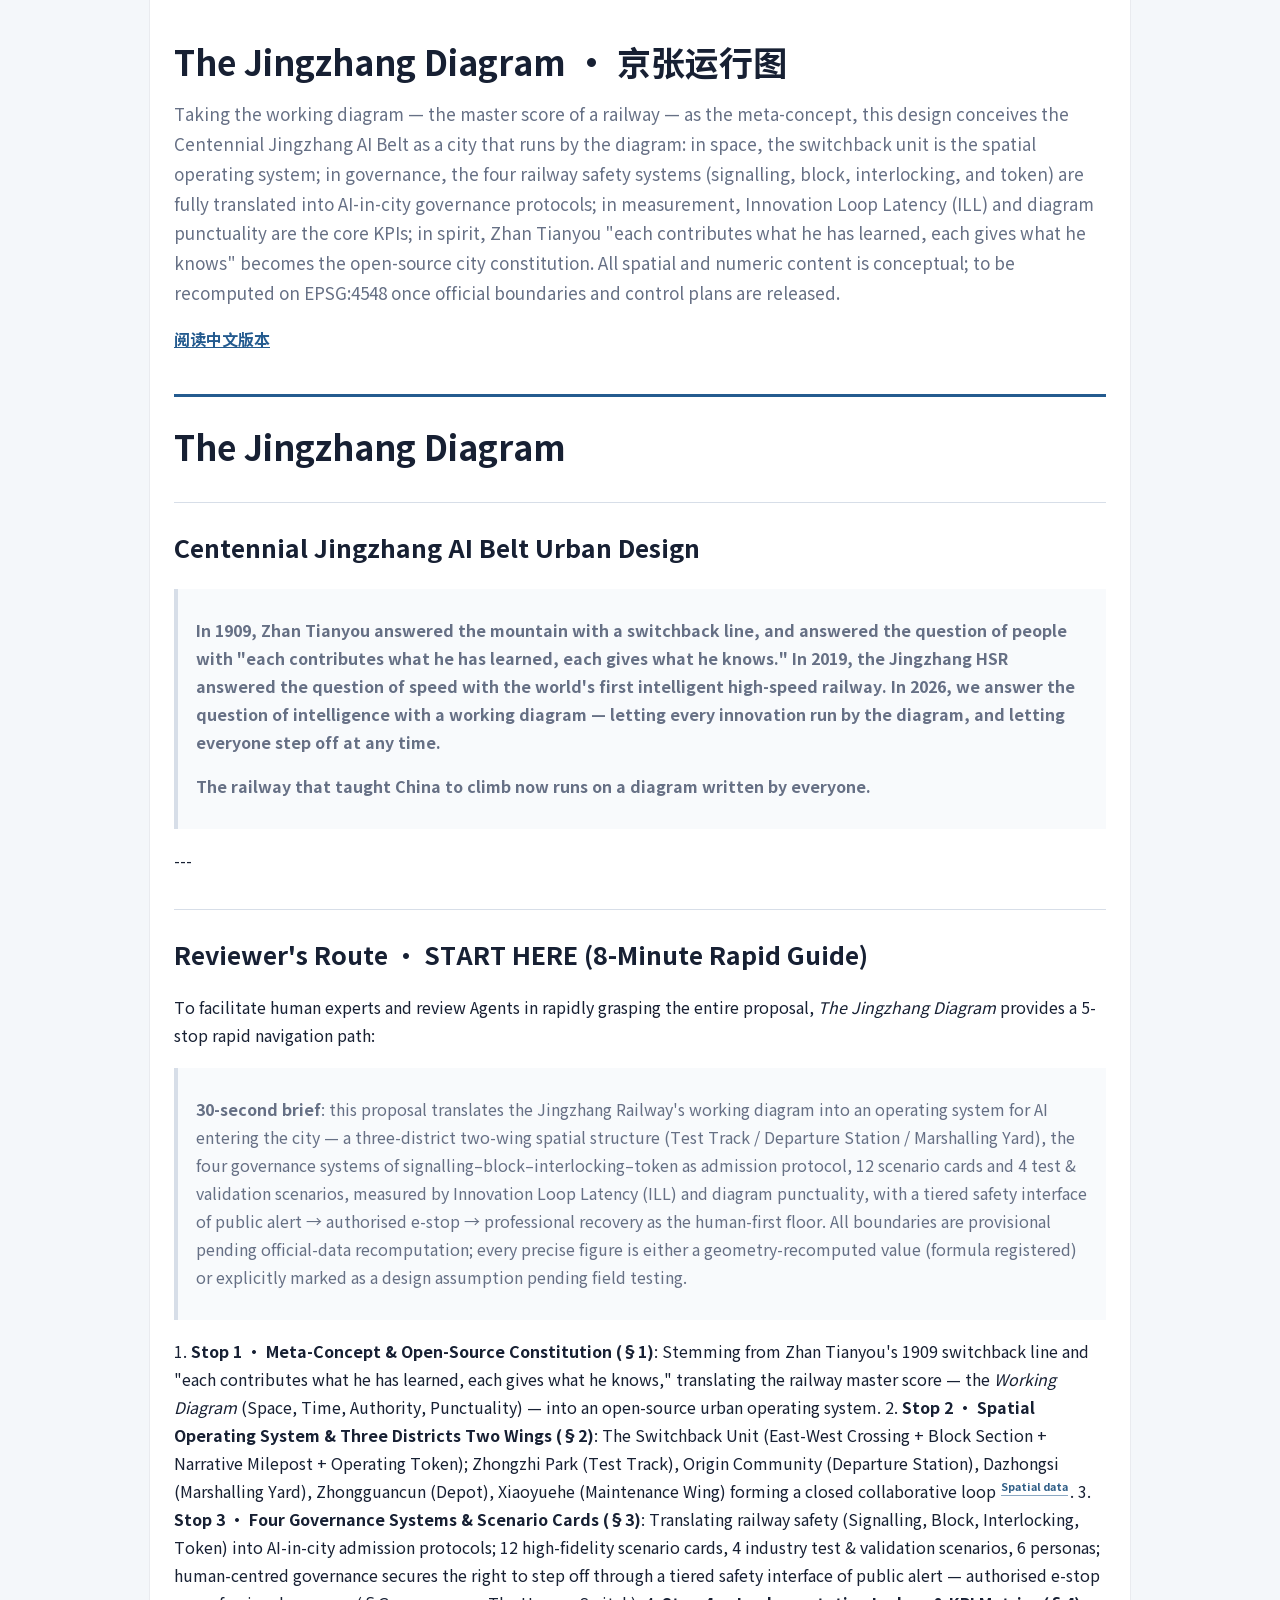
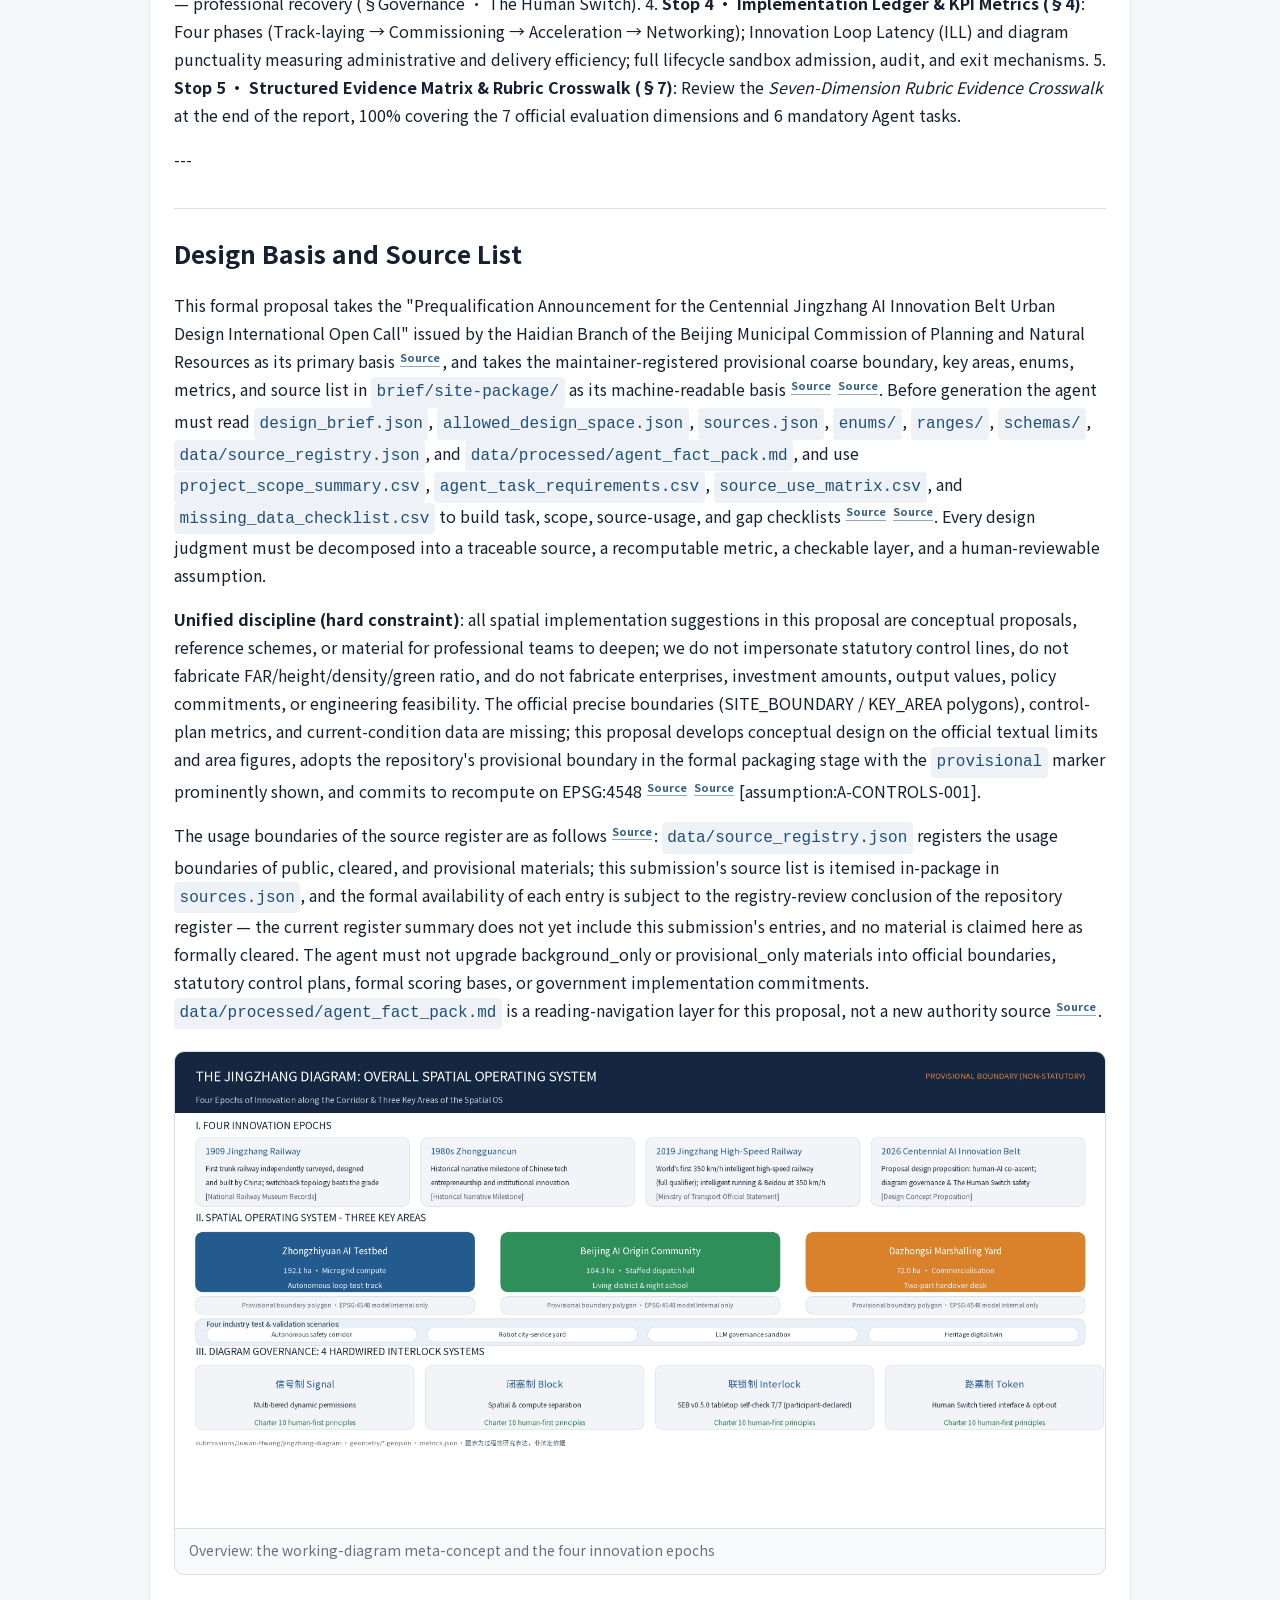
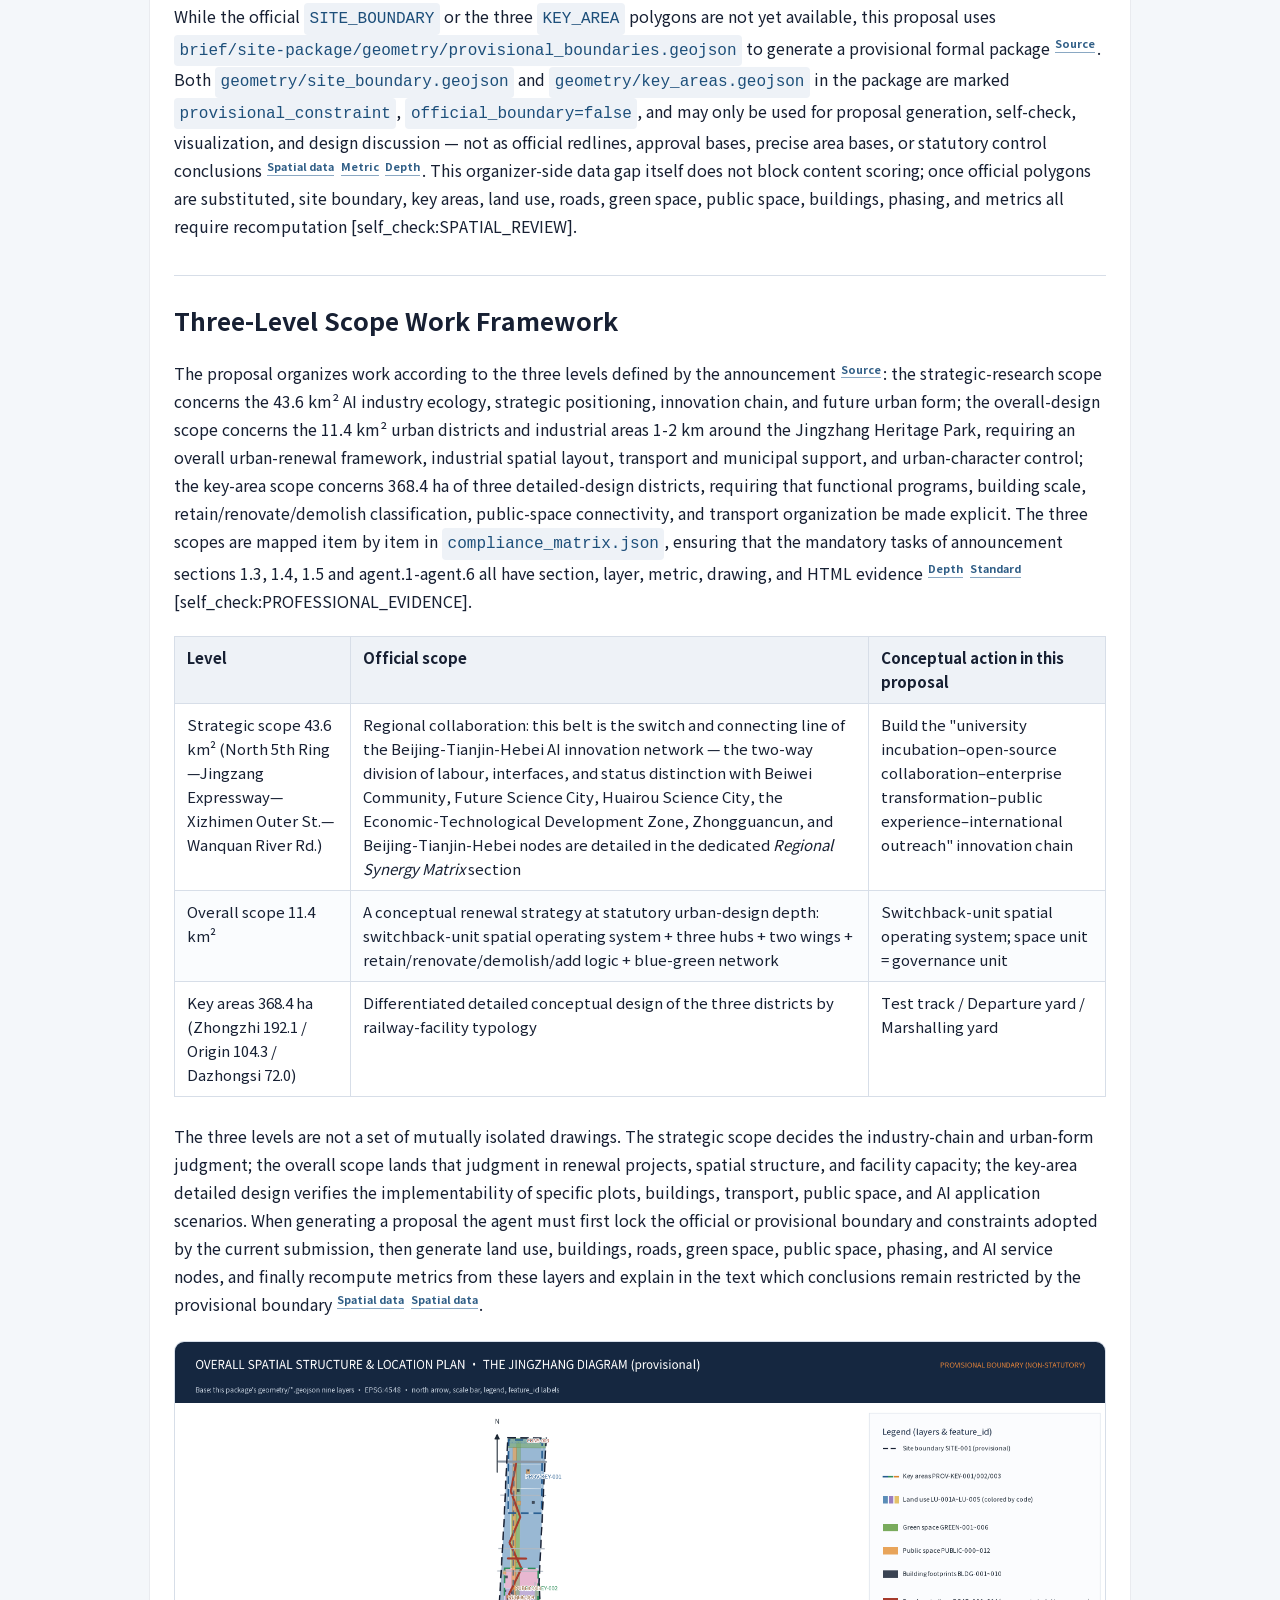
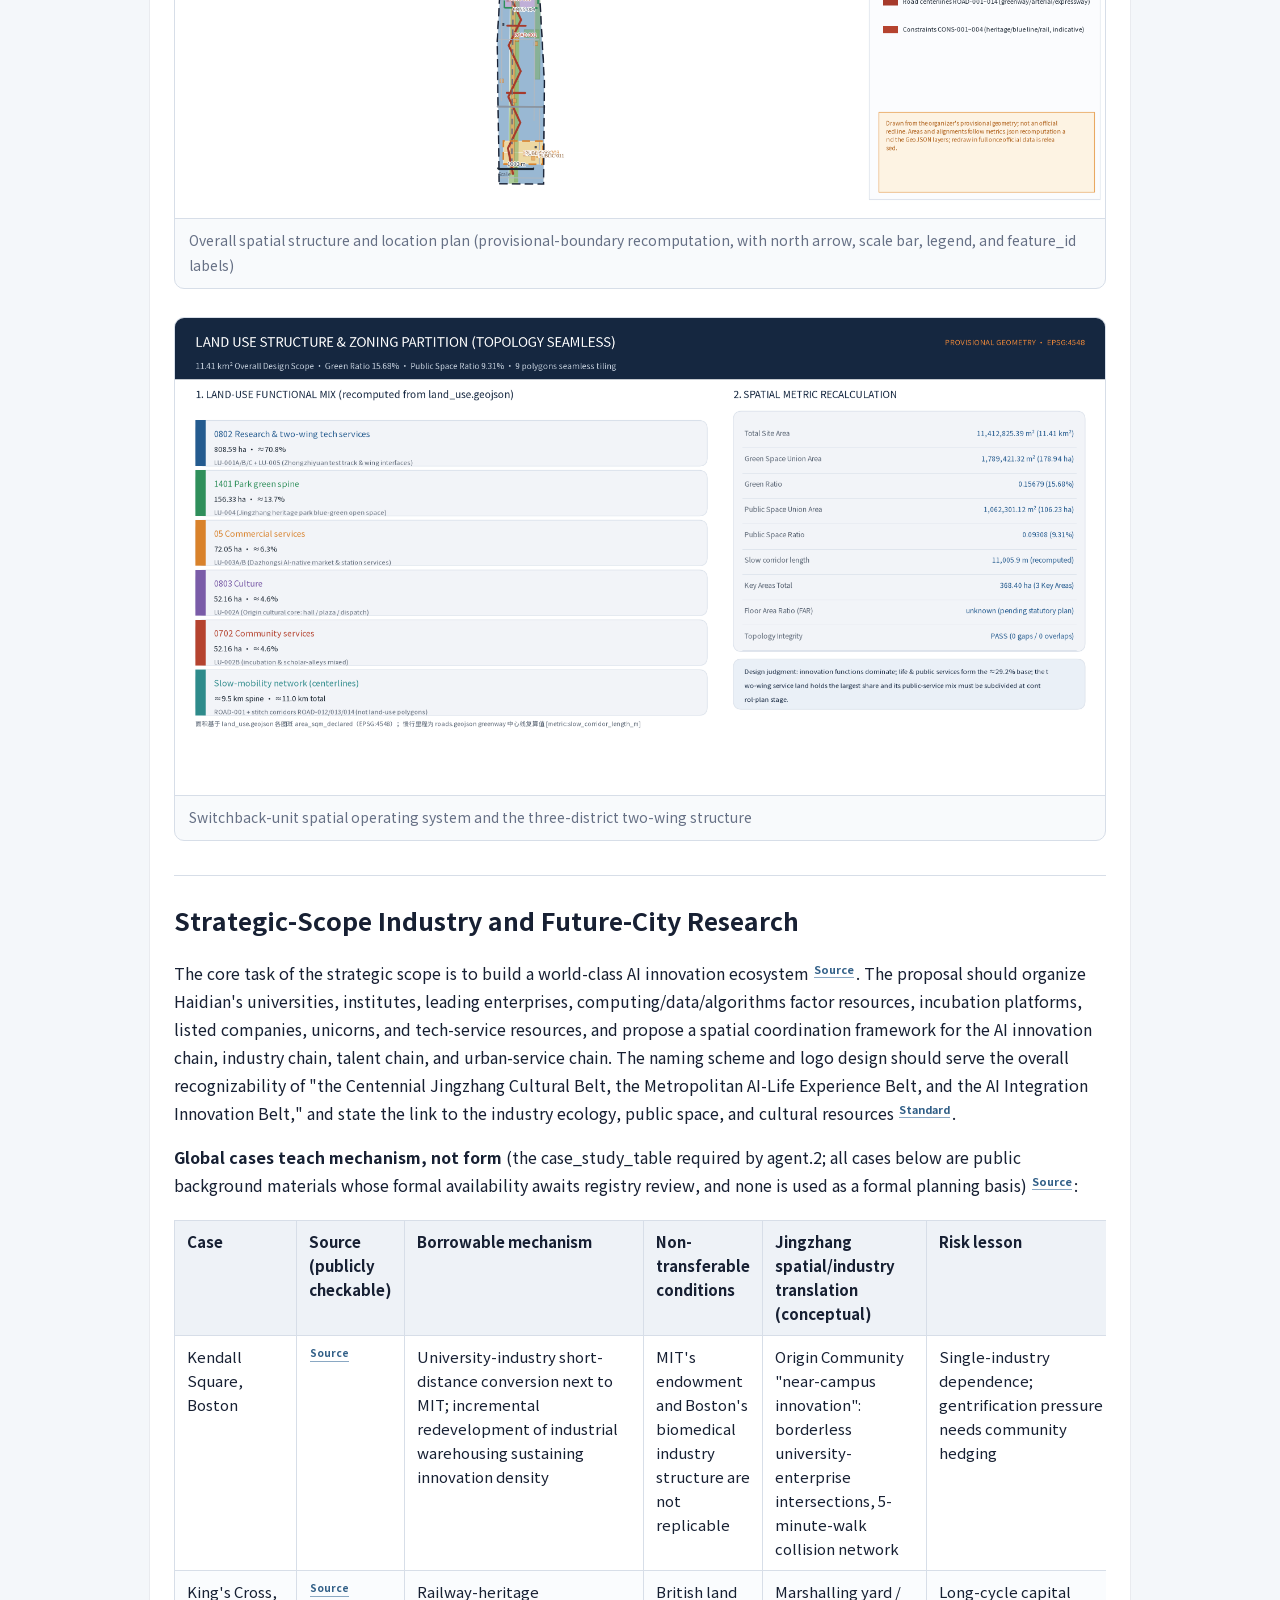
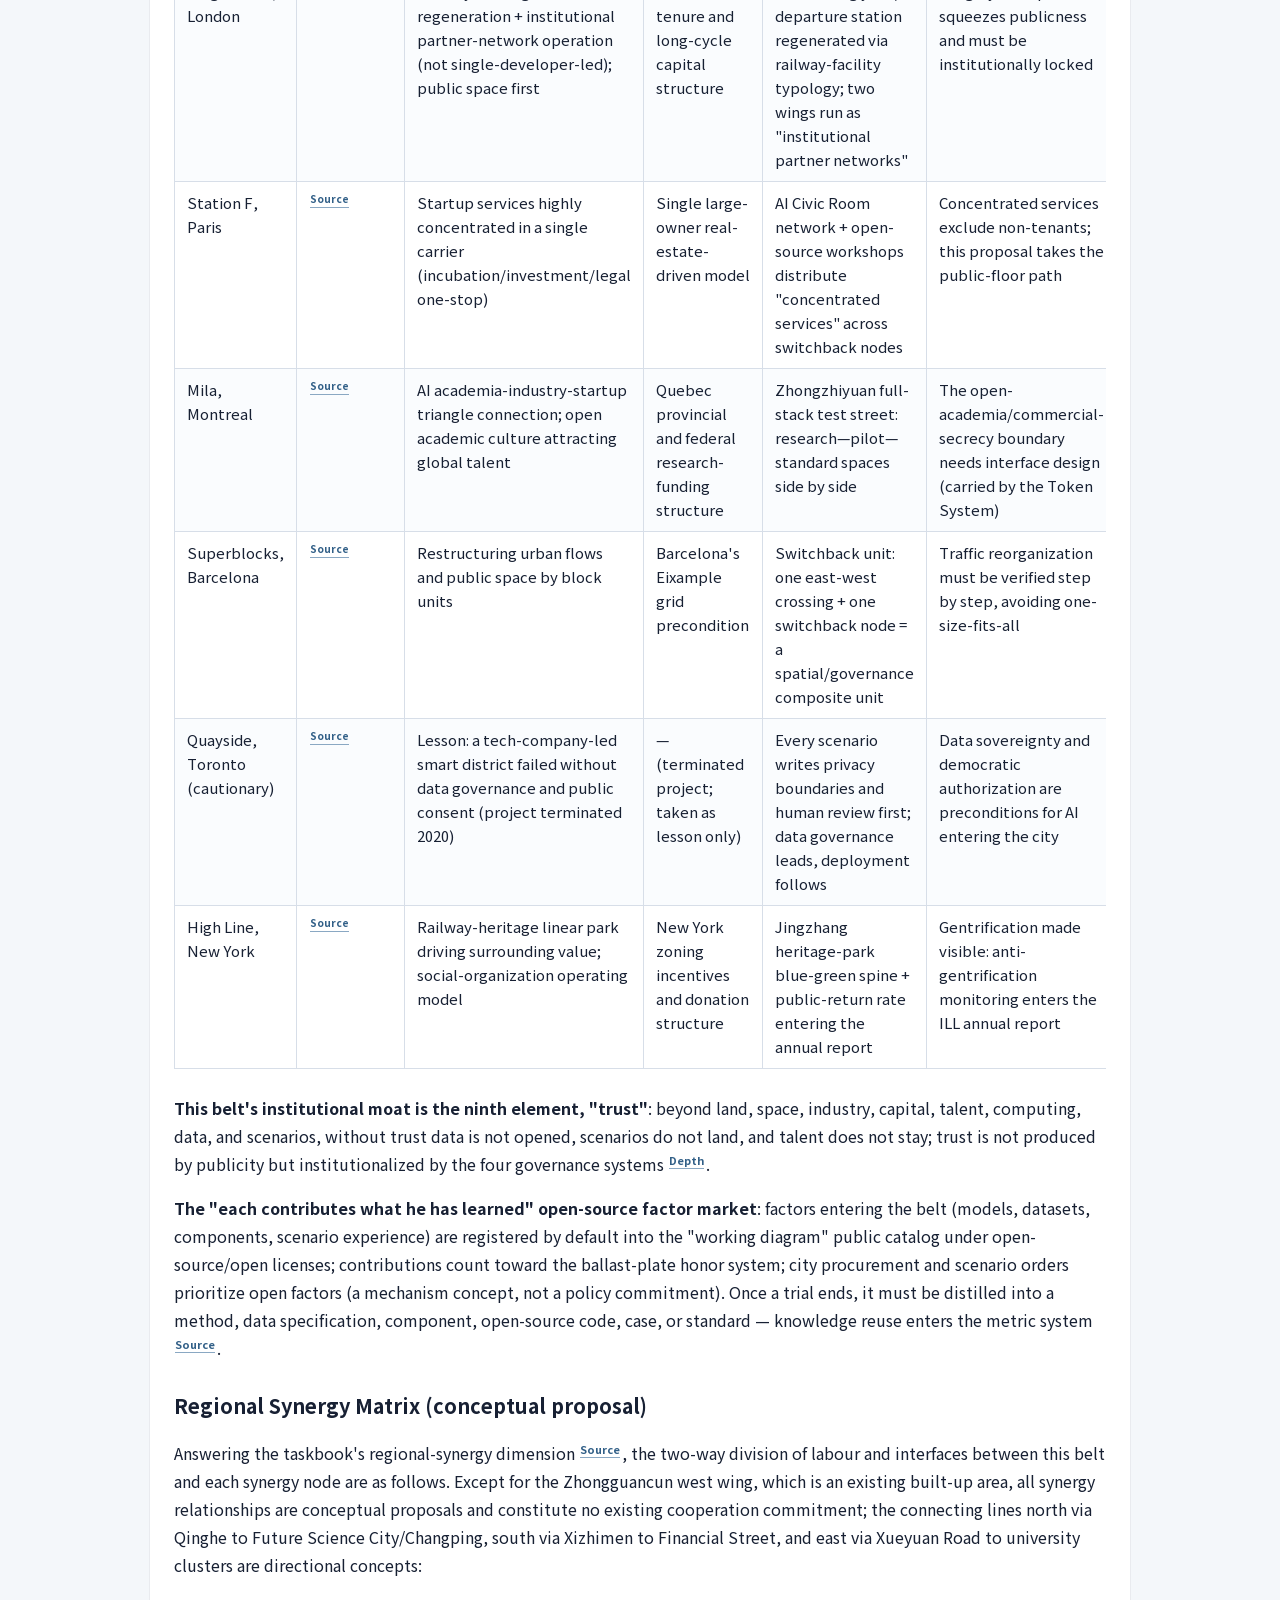
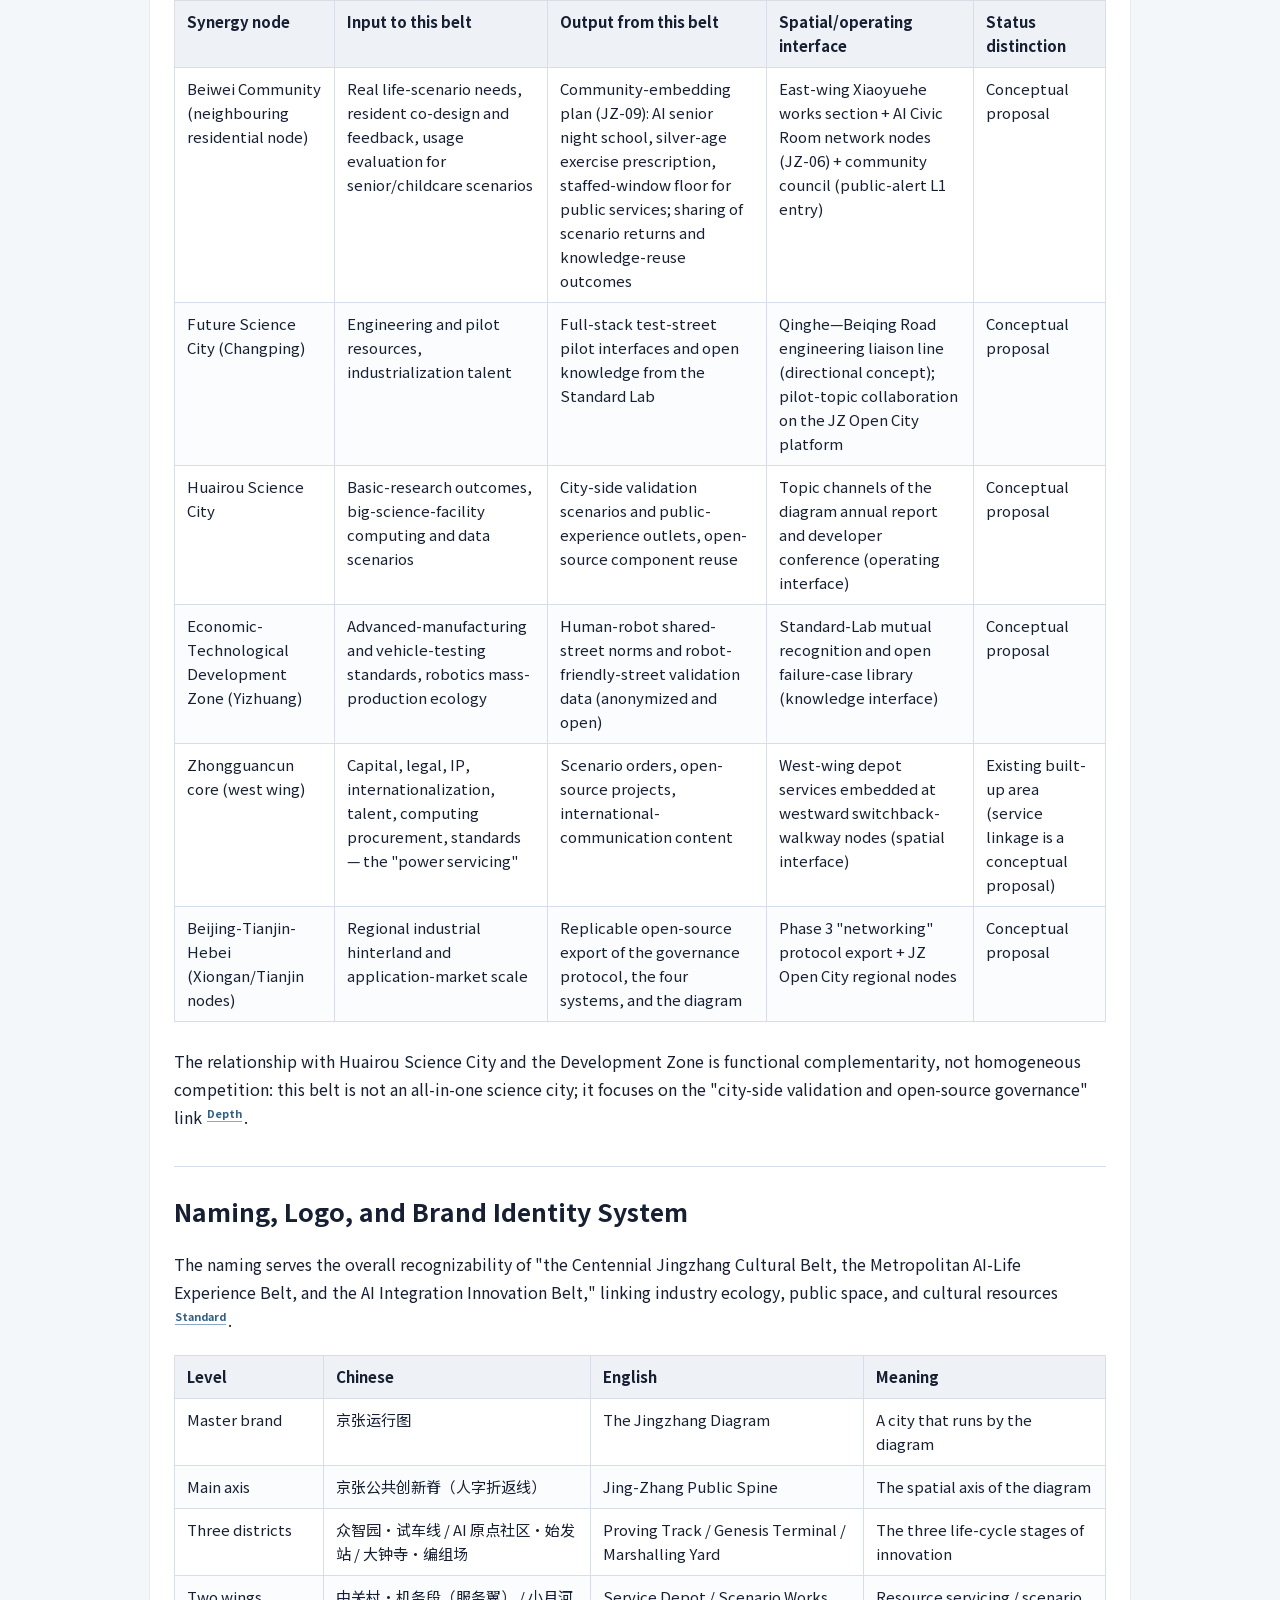
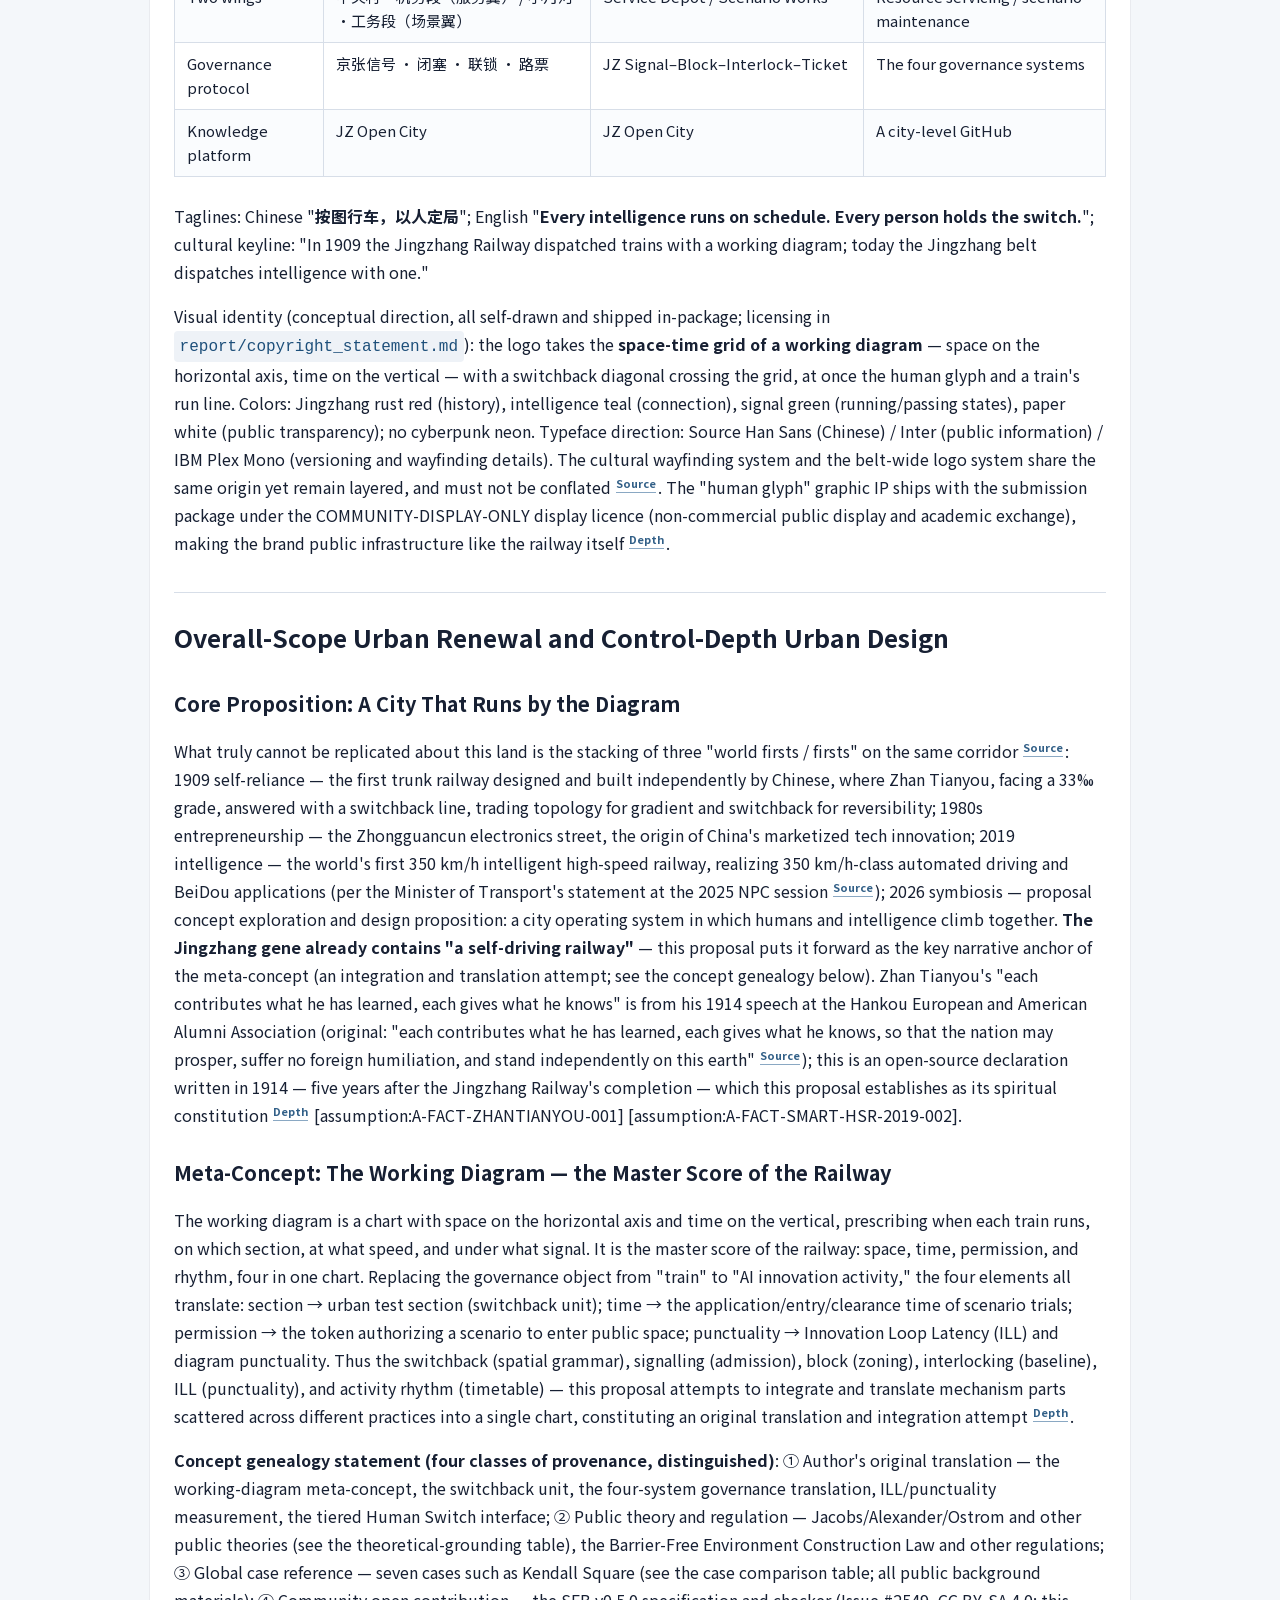
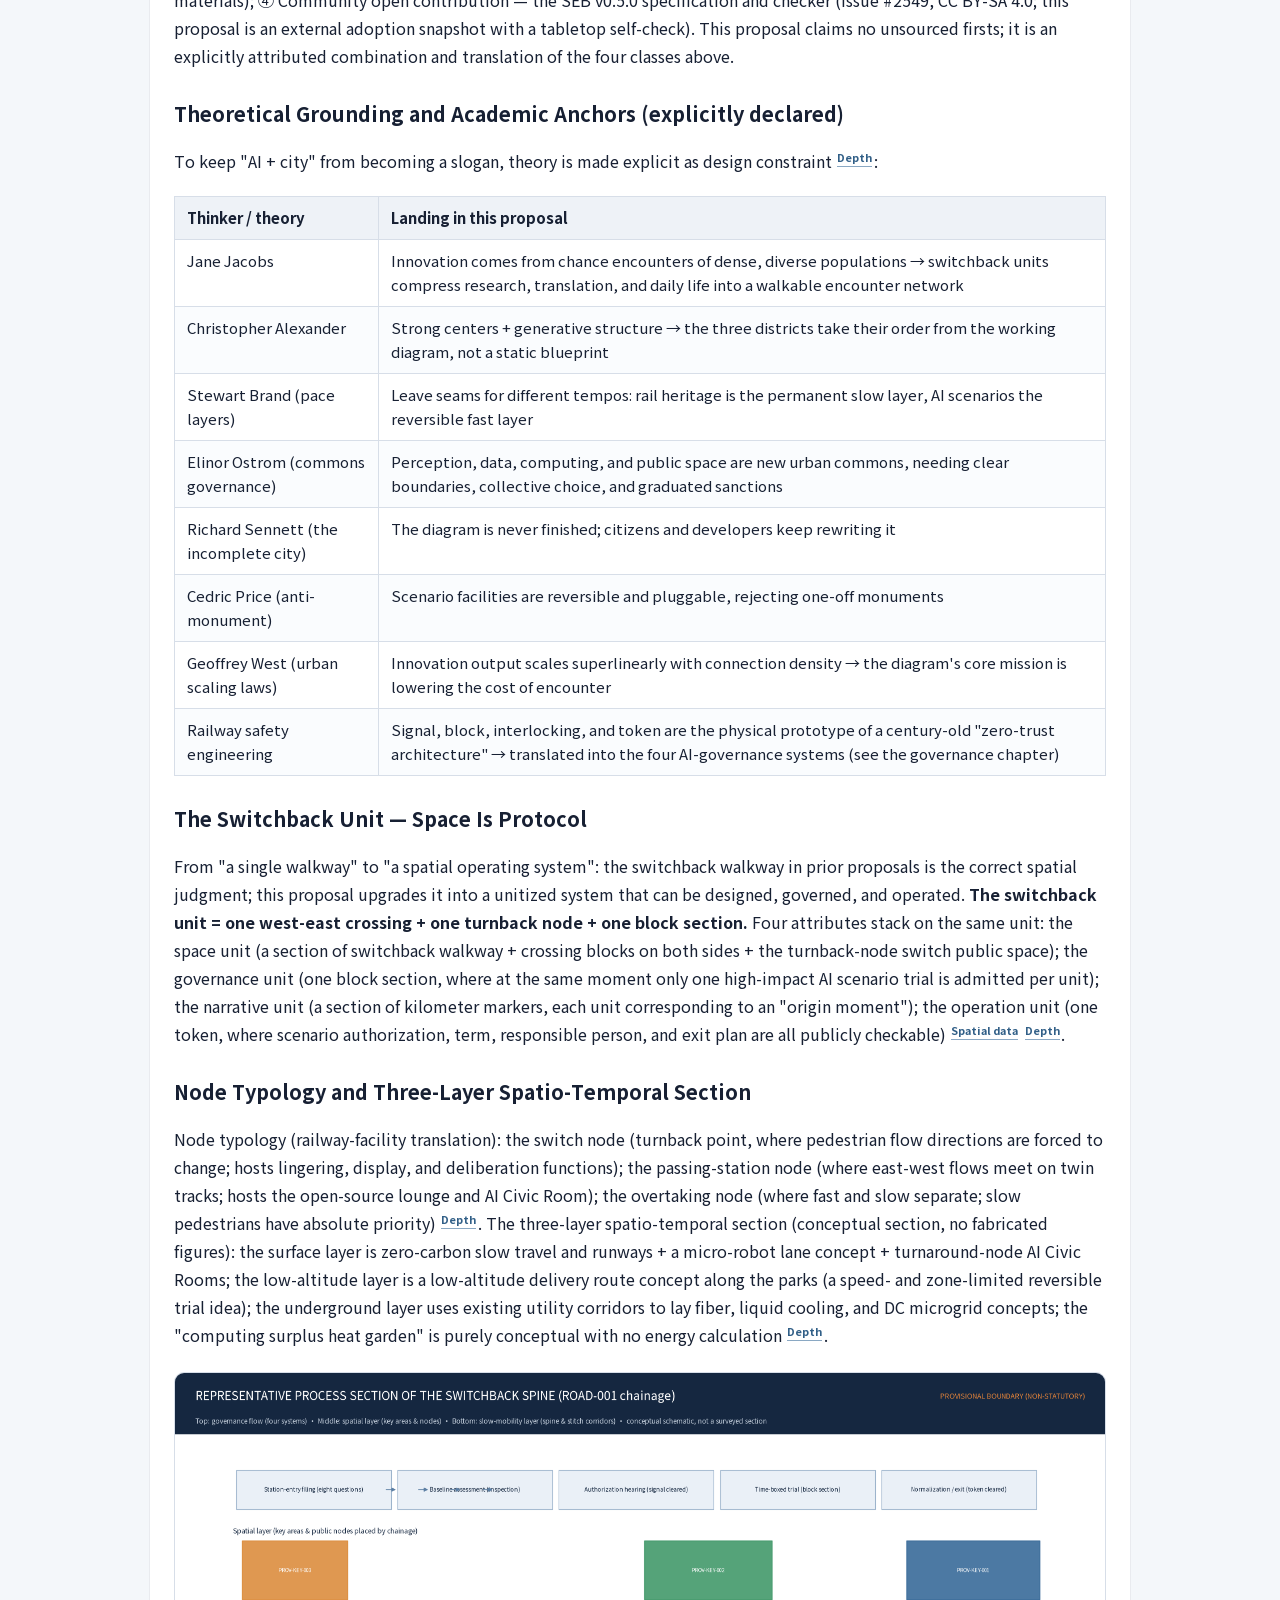
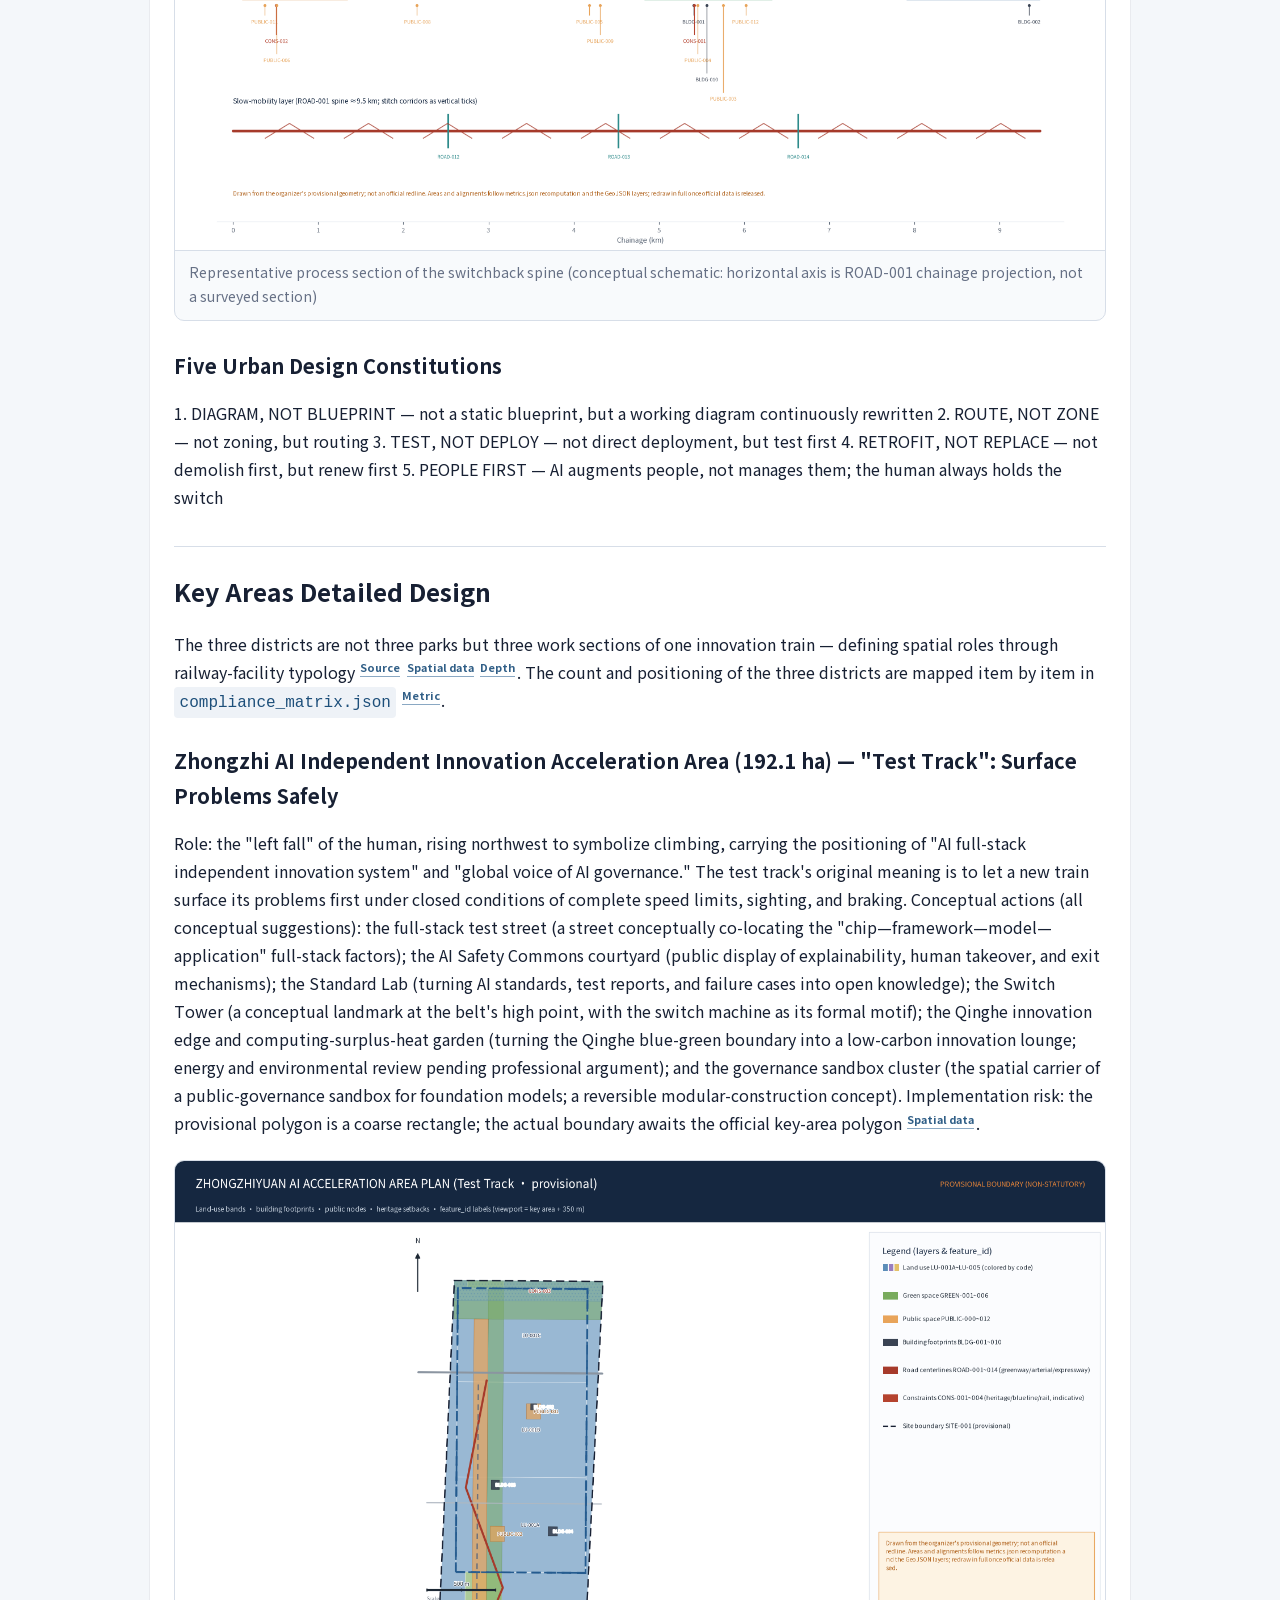
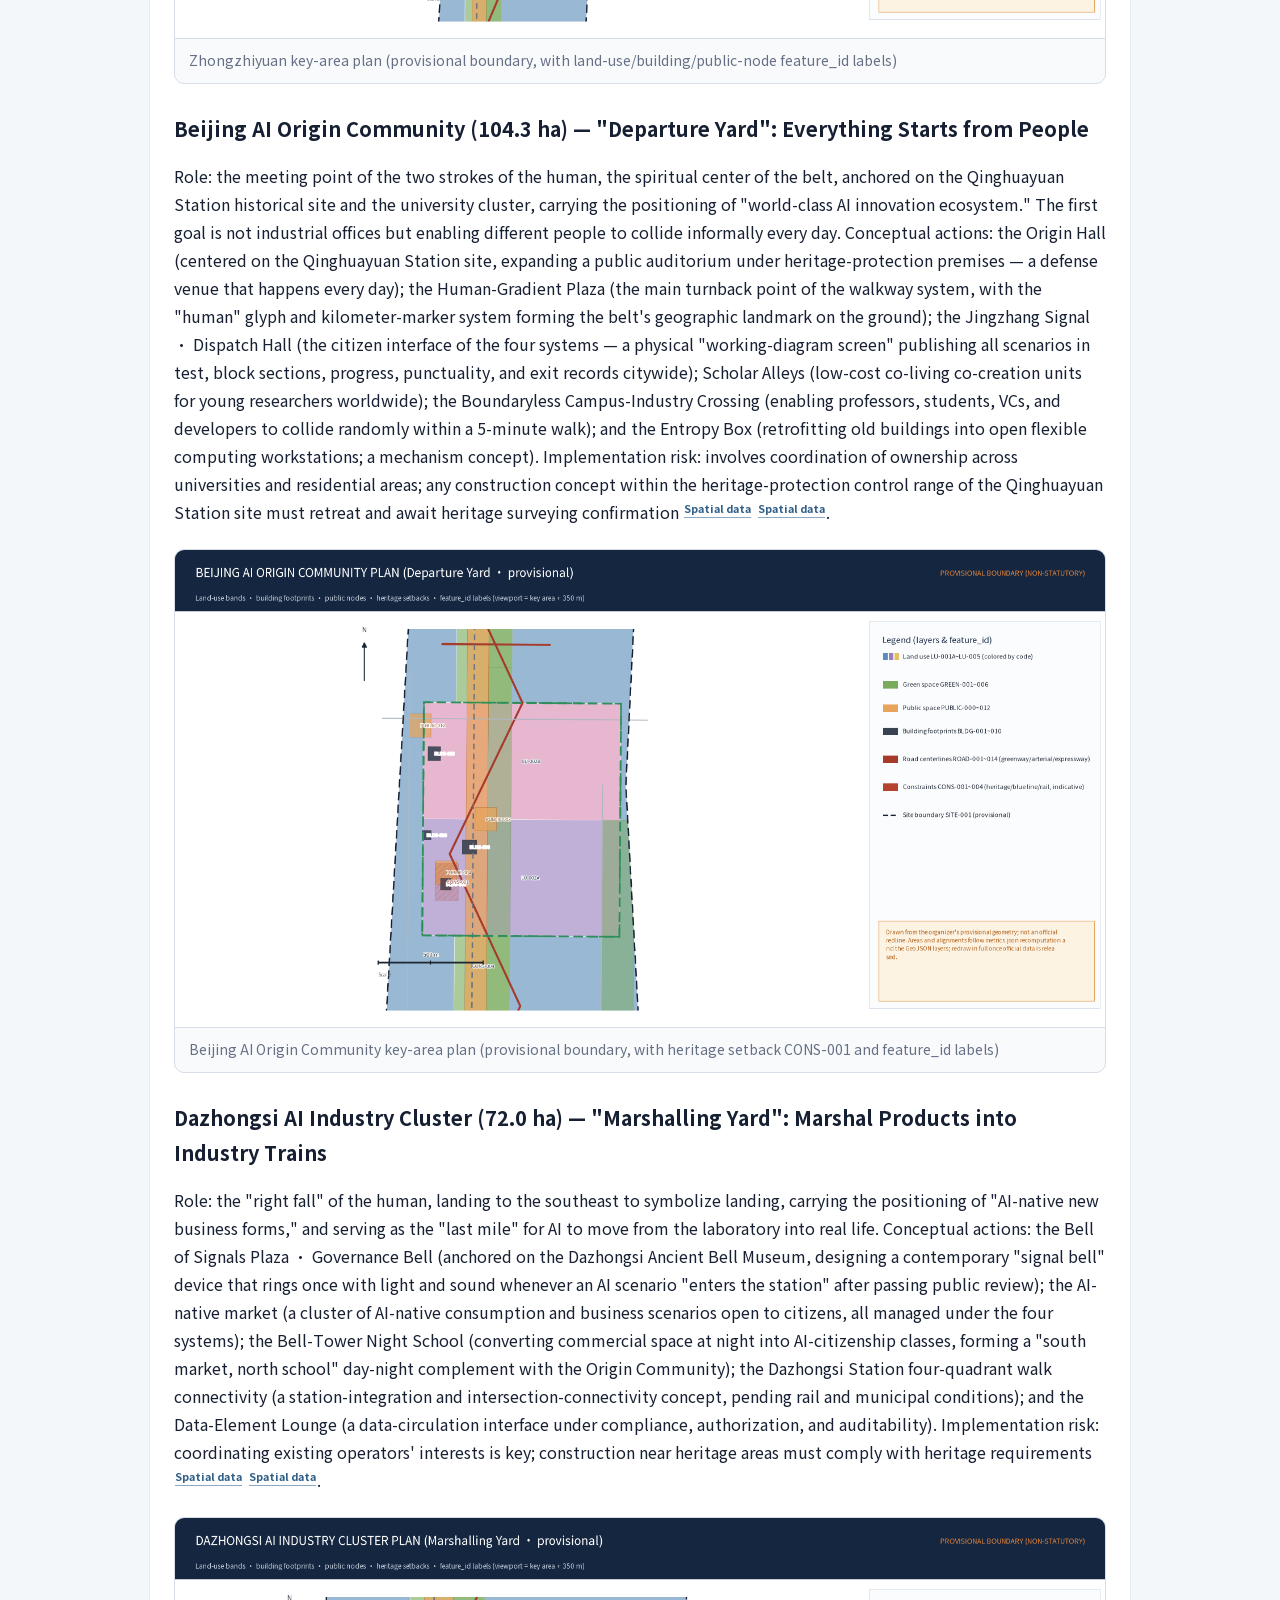
==== commit bdac9d44: "fix(jingzhang-diagram): v1.5 - close round-2 review repairs (10 items) case_study_table (7 cases, CA" ====
--- a/submissions/Juwan-Hwang/jingzhang-diagram/report/proposal.en.html
+++ b/submissions/Juwan-Hwang/jingzhang-diagram/report/proposal.en.html
@@ -128,23 +128,31 @@
 <p>---</p>
 <h2>Reviewer&#x27;s Route · START HERE (8-Minute Rapid Guide)</h2>
 <p>To facilitate human experts and review Agents in rapidly grasping the entire proposal, <em>The Jingzhang Diagram</em> provides a 5-stop rapid navigation path:</p>
+<blockquote><p><strong>30-second brief</strong>: this proposal translates the Jingzhang Railway&#x27;s working diagram into an operating system for AI entering the city — a three-district two-wing spatial structure (Test Track / Departure Station / Marshalling Yard), the four governance systems of signalling–block–interlocking–token as admission protocol, 12 scenario cards and 4 test &amp; validation scenarios, measured by Innovation Loop Latency (ILL) and diagram punctuality, with a tiered safety interface of public alert → authorised e-stop → professional recovery as the human-first floor. All boundaries are provisional pending official-data recomputation; every precise figure is either a geometry-recomputed value (formula registered) or explicitly marked as a design assumption pending field testing.</p></blockquote>
 <p>1. <strong>Stop 1 · Meta-Concept &amp; Open-Source Constitution (§1)</strong>: Stemming from Zhan Tianyou&#x27;s 1909 switchback line and &quot;each contributes what he has learned, each gives what he knows,&quot; translating the railway master score — the <em>Working Diagram</em> (Space, Time, Authority, Punctuality) — into an open-source urban operating system. 2. <strong>Stop 2 · Spatial Operating System &amp; Three Districts Two Wings (§2)</strong>: The Switchback Unit (East-West Crossing + Block Section + Narrative Milepost + Operating Token); Zhongzhi Park (Test Track), Origin Community (Departure Station), Dazhongsi (Marshalling Yard), Zhongguancun (Depot), Xiaoyuehe (Maintenance Wing) forming a closed collaborative loop <sup class="evidence evidence-data" data-evidence-kind="data" data-evidence-value="geometry/key_areas.geojson" title="Spatial data: geometry/key_areas.geojson">Spatial data</sup>. 3. <strong>Stop 3 · Four Governance Systems &amp; Scenario Cards (§3)</strong>: Translating railway safety (Signalling, Block, Interlocking, Token) into AI-in-city admission protocols; 12 high-fidelity scenario cards, 4 industry test &amp; validation scenarios, 6 personas; human-centred governance secures the right to step off through a tiered safety interface of public alert — authorised e-stop — professional recovery (§Governance · The Human Switch). 4. <strong>Stop 4 · Implementation Ledger &amp; KPI Metrics (§4)</strong>: Four phases (Track-laying → Commissioning → Acceleration → Networking); Innovation Loop Latency (ILL) and diagram punctuality measuring administrative and delivery efficiency; full lifecycle sandbox admission, audit, and exit mechanisms. 5. <strong>Stop 5 · Structured Evidence Matrix &amp; Rubric Crosswalk (§7)</strong>: Review the <em>Seven-Dimension Rubric Evidence Crosswalk</em> at the end of the report, 100% covering the 7 official evaluation dimensions and 6 mandatory Agent tasks.</p>
 <p>---</p>
 <h2>Design Basis and Source List</h2>
 <p>This formal proposal takes the &quot;Prequalification Announcement for the Centennial Jingzhang AI Innovation Belt Urban Design International Open Call&quot; issued by the Haidian Branch of the Beijing Municipal Commission of Planning and Natural Resources as its primary basis <sup class="evidence evidence-source" data-evidence-kind="source" data-evidence-value="OFFICIAL-ANNOUNCEMENT" title="Source: OFFICIAL-ANNOUNCEMENT">Source</sup>, and takes the maintainer-registered provisional coarse boundary, key areas, enums, metrics, and source list in <code>brief/site-package/</code> as its machine-readable basis <sup class="evidence evidence-source" data-evidence-kind="source" data-evidence-value="SITE-PACKAGE" title="Source: SITE-PACKAGE">Source</sup> <sup class="evidence evidence-source" data-evidence-kind="source" data-evidence-value="AGENT-TASKBOOK" title="Source: AGENT-TASKBOOK">Source</sup>. Before generation the agent must read <code>design_brief.json</code>, <code>allowed_design_space.json</code>, <code>sources.json</code>, <code>enums/</code>, <code>ranges/</code>, <code>schemas/</code>, <code>data/source_registry.json</code>, and <code>data/processed/agent_fact_pack.md</code>, and use <code>project_scope_summary.csv</code>, <code>agent_task_requirements.csv</code>, <code>source_use_matrix.csv</code>, and <code>missing_data_checklist.csv</code> to build task, scope, source-usage, and gap checklists <sup class="evidence evidence-source" data-evidence-kind="source" data-evidence-value="SOURCE-REGISTRY" title="Source: SOURCE-REGISTRY">Source</sup> <sup class="evidence evidence-source" data-evidence-kind="source" data-evidence-value="PROCESSED-FACT-PACK" title="Source: PROCESSED-FACT-PACK">Source</sup>. Every design judgment must be decomposed into a traceable source, a recomputable metric, a checkable layer, and a human-reviewable assumption.</p>
 <p><strong>Unified discipline (hard constraint)</strong>: all spatial implementation suggestions in this proposal are conceptual proposals, reference schemes, or material for professional teams to deepen; we do not impersonate statutory control lines, do not fabricate FAR/height/density/green ratio, and do not fabricate enterprises, investment amounts, output values, policy commitments, or engineering feasibility. The official precise boundaries (SITE_BOUNDARY / KEY_AREA polygons), control-plan metrics, and current-condition data are missing; this proposal develops conceptual design on the official textual limits and area figures, adopts the repository&#x27;s provisional boundary in the formal packaging stage with the <code>provisional</code> marker prominently shown, and commits to recompute on EPSG:4548 <sup class="evidence evidence-source" data-evidence-kind="source" data-evidence-value="BOUNDARY-SOURCE" title="Source: BOUNDARY-SOURCE">Source</sup> <sup class="evidence evidence-source" data-evidence-kind="source" data-evidence-value="KEY-AREA-SOURCE" title="Source: KEY-AREA-SOURCE">Source</sup> [assumption:A-CONTROLS-001].</p>
 <p>The usage boundaries of the source register are as follows <sup class="evidence evidence-source" data-evidence-kind="source" data-evidence-value="SOURCE-REGISTRY" title="Source: SOURCE-REGISTRY">Source</sup>: <code>data/source_registry.json</code> registers the usage boundaries of public, cleared, and provisional materials; this submission&#x27;s source list is itemised in-package in <code>sources.json</code>, and the formal availability of each entry is subject to the registry-review conclusion of the repository register — the current register summary does not yet include this submission&#x27;s entries, and no material is claimed here as formally cleared. The agent must not upgrade background_only or provisional_only materials into official boundaries, statutory control plans, formal scoring bases, or government implementation commitments. <code>data/processed/agent_fact_pack.md</code> is a reading-navigation layer for this proposal, not a new authority source <sup class="evidence evidence-source" data-evidence-kind="source" data-evidence-value="PROCESSED-FACT-PACK" title="Source: PROCESSED-FACT-PACK">Source</sup>.</p>
-<figure class="proposal-figure"><img src="../assets/figures/site-overview.en.png" alt="Overview: the working-diagram meta-concept and the four stacked &quot;firsts&quot;"><figcaption>Overview: the working-diagram meta-concept and the four stacked &quot;firsts&quot;</figcaption></figure>
+<figure class="proposal-figure"><img src="../assets/figures/site-overview.en.png" alt="Overview: the working-diagram meta-concept and the four innovation epochs"><figcaption>Overview: the working-diagram meta-concept and the four innovation epochs</figcaption></figure>
 <p>While the official <code>SITE_BOUNDARY</code> or the three <code>KEY_AREA</code> polygons are not yet available, this proposal uses <code>brief/site-package/geometry/provisional_boundaries.geojson</code> to generate a provisional formal package <sup class="evidence evidence-source" data-evidence-kind="source" data-evidence-value="BOUNDARY-SOURCE" title="Source: BOUNDARY-SOURCE">Source</sup>. Both <code>geometry/site_boundary.geojson</code> and <code>geometry/key_areas.geojson</code> in the package are marked <code>provisional_constraint</code>, <code>official_boundary=false</code>, and may only be used for proposal generation, self-check, visualization, and design discussion — not as official redlines, approval bases, precise area bases, or statutory control conclusions <sup class="evidence evidence-data" data-evidence-kind="data" data-evidence-value="geometry/site_boundary.geojson#SITE-001" title="Spatial data: geometry/site_boundary.geojson#SITE-001">Spatial data</sup> <sup class="evidence evidence-metric" data-evidence-kind="metric" data-evidence-value="site_area_sqm" title="Metric: site_area_sqm">Metric</sup> <sup class="evidence evidence-depth" data-evidence-kind="depth" data-evidence-value="existing_conditions_diagnosis" title="Depth: existing_conditions_diagnosis">Depth</sup>. This organizer-side data gap itself does not block content scoring; once official polygons are substituted, site boundary, key areas, land use, roads, green space, public space, buildings, phasing, and metrics all require recomputation [self_check:SPATIAL_REVIEW].</p>
 <h2>Three-Level Scope Work Framework</h2>
 <p>The proposal organizes work according to the three levels defined by the announcement <sup class="evidence evidence-source" data-evidence-kind="source" data-evidence-value="OFFICIAL-ANNOUNCEMENT" title="Source: OFFICIAL-ANNOUNCEMENT">Source</sup>: the strategic-research scope concerns the 43.6 km² AI industry ecology, strategic positioning, innovation chain, and future urban form; the overall-design scope concerns the 11.4 km² urban districts and industrial areas 1-2 km around the Jingzhang Heritage Park, requiring an overall urban-renewal framework, industrial spatial layout, transport and municipal support, and urban-character control; the key-area scope concerns 368.4 ha of three detailed-design districts, requiring that functional programs, building scale, retain/renovate/demolish classification, public-space connectivity, and transport organization be made explicit. The three scopes are mapped item by item in <code>compliance_matrix.json</code>, ensuring that the mandatory tasks of announcement sections 1.3, 1.4, 1.5 and agent.1-agent.6 all have section, layer, metric, drawing, and HTML evidence <sup class="evidence evidence-depth" data-evidence-kind="depth" data-evidence-value="three_level_scope_framework" title="Depth: three_level_scope_framework">Depth</sup> <sup class="evidence evidence-standard" data-evidence-kind="standard" data-evidence-value="PROJECT-AGENT-OPEN-CALL-TASKBOOK" title="Standard: PROJECT-AGENT-OPEN-CALL-TASKBOOK">Standard</sup> [self_check:PROFESSIONAL_EVIDENCE].</p>
-<div class="proposal-table"><table><thead><tr><th>Level</th><th>Official scope</th><th>Conceptual action in this proposal</th></tr></thead><tbody><tr><td>Strategic scope 43.6 km² (North 5th Ring—Jingzang Expressway—Xizhimen Outer St.—Wanquan River Rd.)</td><td>Regional collaboration: this belt is the switch and connecting line of the Beijing-Tianjin-Hebei AI innovation network — north via Qinghe to Future Science City/Changping (engineering &amp; pilot line), south via Xizhimen to Financial Street (market &amp; capital line), west to the Zhongguancun core, east via Xueyuan Road to university clusters; complementary to Huairou Science City and the Economic-Technological Development Zone, not an all-in-one science city</td><td>Build the &quot;university incubation–open-source collaboration–enterprise transformation–public experience–international outreach&quot; innovation chain</td></tr><tr><td>Overall scope 11.4 km²</td><td>A conceptual renewal strategy at statutory urban-design depth: switchback-unit spatial operating system + three hubs + two wings + retain/renovate/demolish/add logic + blue-green network</td><td>Switchback-unit spatial operating system; space unit = governance unit</td></tr><tr><td>Key areas 368.4 ha (Zhongzhi 192.1 / Origin 104.3 / Dazhongsi 72.0)</td><td>Differentiated detailed conceptual design of the three districts by railway-facility typology</td><td>Test track / Departure yard / Marshalling yard</td></tr></tbody></table></div>
+<div class="proposal-table"><table><thead><tr><th>Level</th><th>Official scope</th><th>Conceptual action in this proposal</th></tr></thead><tbody><tr><td>Strategic scope 43.6 km² (North 5th Ring—Jingzang Expressway—Xizhimen Outer St.—Wanquan River Rd.)</td><td>Regional collaboration: this belt is the switch and connecting line of the Beijing-Tianjin-Hebei AI innovation network — the two-way division of labour, interfaces, and status distinction with Beiwei Community, Future Science City, Huairou Science City, the Economic-Technological Development Zone, Zhongguancun, and Beijing-Tianjin-Hebei nodes are detailed in the dedicated <em>Regional Synergy Matrix</em> section</td><td>Build the &quot;university incubation–open-source collaboration–enterprise transformation–public experience–international outreach&quot; innovation chain</td></tr><tr><td>Overall scope 11.4 km²</td><td>A conceptual renewal strategy at statutory urban-design depth: switchback-unit spatial operating system + three hubs + two wings + retain/renovate/demolish/add logic + blue-green network</td><td>Switchback-unit spatial operating system; space unit = governance unit</td></tr><tr><td>Key areas 368.4 ha (Zhongzhi 192.1 / Origin 104.3 / Dazhongsi 72.0)</td><td>Differentiated detailed conceptual design of the three districts by railway-facility typology</td><td>Test track / Departure yard / Marshalling yard</td></tr></tbody></table></div>
 <p>The three levels are not a set of mutually isolated drawings. The strategic scope decides the industry-chain and urban-form judgment; the overall scope lands that judgment in renewal projects, spatial structure, and facility capacity; the key-area detailed design verifies the implementability of specific plots, buildings, transport, public space, and AI application scenarios. When generating a proposal the agent must first lock the official or provisional boundary and constraints adopted by the current submission, then generate land use, buildings, roads, green space, public space, phasing, and AI service nodes, and finally recompute metrics from these layers and explain in the text which conclusions remain restricted by the provisional boundary <sup class="evidence evidence-data" data-evidence-kind="data" data-evidence-value="geometry/site_boundary.geojson#SITE-001" title="Spatial data: geometry/site_boundary.geojson#SITE-001">Spatial data</sup> <sup class="evidence evidence-data" data-evidence-kind="data" data-evidence-value="geometry/key_areas.geojson#PROV-KEY-001" title="Spatial data: geometry/key_areas.geojson#PROV-KEY-001">Spatial data</sup>.</p>
+<figure class="proposal-figure"><img src="../assets/figures/spatial-structure.en.png" alt="Overall spatial structure and location plan (provisional-boundary recomputation, with north arrow, scale bar, legend, and feature_id labels)"><figcaption>Overall spatial structure and location plan (provisional-boundary recomputation, with north arrow, scale bar, legend, and feature_id labels)</figcaption></figure>
 <figure class="proposal-figure"><img src="../assets/figures/land-use-structure.en.png" alt="Switchback-unit spatial operating system and the three-district two-wing structure"><figcaption>Switchback-unit spatial operating system and the three-district two-wing structure</figcaption></figure>
 <h2>Strategic-Scope Industry and Future-City Research</h2>
 <p>The core task of the strategic scope is to build a world-class AI innovation ecosystem <sup class="evidence evidence-source" data-evidence-kind="source" data-evidence-value="AGENT-TASKBOOK" title="Source: AGENT-TASKBOOK">Source</sup>. The proposal should organize Haidian&#x27;s universities, institutes, leading enterprises, computing/data/algorithms factor resources, incubation platforms, listed companies, unicorns, and tech-service resources, and propose a spatial coordination framework for the AI innovation chain, industry chain, talent chain, and urban-service chain. The naming scheme and logo design should serve the overall recognizability of &quot;the Centennial Jingzhang Cultural Belt, the Metropolitan AI-Life Experience Belt, and the AI Integration Innovation Belt,&quot; and state the link to the industry ecology, public space, and cultural resources <sup class="evidence evidence-standard" data-evidence-kind="standard" data-evidence-value="PROJECT-AGENT-OPEN-CALL-TASKBOOK" title="Standard: PROJECT-AGENT-OPEN-CALL-TASKBOOK">Standard</sup>.</p>
-<p><strong>Global cases teach mechanism, not form</strong>: Kendall Square teaches university-industry short-distance conversion; Station F teaches high-density startup services; King&#x27;s Cross teaches railway-heritage regeneration and publicness safeguards; Mila teaches AI research-industry-entrepreneurship connection; Barcelona Superblocks teaches restructuring urban flows through block units; the Toronto Quayside lesson points to running data governance and public interest in parallel; Yunqi Town/High Line Park teach developer-conference operations and heritage-driven value (while hedging gentrification). <strong>This belt&#x27;s institutional moat is the ninth element, &quot;trust&quot;</strong>: beyond land, space, industry, capital, talent, computing, data, and scenarios, without trust data is not opened, scenarios do not land, and talent does not stay; trust is not produced by publicity but institutionalized by the four governance systems <sup class="evidence evidence-depth" data-evidence-kind="depth" data-evidence-value="overall_spatial_structure" title="Depth: overall_spatial_structure">Depth</sup>.</p>
+<p><strong>Global cases teach mechanism, not form</strong> (the case_study_table required by agent.2; all cases below are public background materials whose formal availability awaits registry review, and none is used as a formal planning basis) <sup class="evidence evidence-source" data-evidence-kind="source" data-evidence-value="AGENT-TASKBOOK" title="Source: AGENT-TASKBOOK">Source</sup>:</p>
+<div class="proposal-table"><table><thead><tr><th>Case</th><th>Source (publicly checkable)</th><th>Borrowable mechanism</th><th>Non-transferable conditions</th><th>Jingzhang spatial/industry translation (conceptual)</th><th>Risk lesson</th></tr></thead><tbody><tr><td>Kendall Square, Boston</td><td><sup class="evidence evidence-source" data-evidence-kind="source" data-evidence-value="CASE-KENDALL" title="Source: CASE-KENDALL">Source</sup></td><td>University-industry short-distance conversion next to MIT; incremental redevelopment of industrial warehousing sustaining innovation density</td><td>MIT&#x27;s endowment and Boston&#x27;s biomedical industry structure are not replicable</td><td>Origin Community &quot;near-campus innovation&quot;: borderless university-enterprise intersections, 5-minute-walk collision network</td><td>Single-industry dependence; gentrification pressure needs community hedging</td></tr><tr><td>King&#x27;s Cross, London</td><td><sup class="evidence evidence-source" data-evidence-kind="source" data-evidence-value="CASE-KINGSX" title="Source: CASE-KINGSX">Source</sup></td><td>Railway-heritage regeneration + institutional partner-network operation (not single-developer-led); public space first</td><td>British land tenure and long-cycle capital structure</td><td>Marshalling yard / departure station regenerated via railway-facility typology; two wings run as &quot;institutional partner networks&quot;</td><td>Long-cycle capital squeezes publicness and must be institutionally locked</td></tr><tr><td>Station F, Paris</td><td><sup class="evidence evidence-source" data-evidence-kind="source" data-evidence-value="CASE-STATIONF" title="Source: CASE-STATIONF">Source</sup></td><td>Startup services highly concentrated in a single carrier (incubation/investment/legal one-stop)</td><td>Single large-owner real-estate-driven model</td><td>AI Civic Room network + open-source workshops distribute &quot;concentrated services&quot; across switchback nodes</td><td>Concentrated services exclude non-tenants; this proposal takes the public-floor path</td></tr><tr><td>Mila, Montreal</td><td><sup class="evidence evidence-source" data-evidence-kind="source" data-evidence-value="CASE-MILA" title="Source: CASE-MILA">Source</sup></td><td>AI academia-industry-startup triangle connection; open academic culture attracting global talent</td><td>Quebec provincial and federal research-funding structure</td><td>Zhongzhiyuan full-stack test street: research—pilot—standard spaces side by side</td><td>The open-academia/commercial-secrecy boundary needs interface design (carried by the Token System)</td></tr><tr><td>Superblocks, Barcelona</td><td><sup class="evidence evidence-source" data-evidence-kind="source" data-evidence-value="CASE-SUPERBLOCKS" title="Source: CASE-SUPERBLOCKS">Source</sup></td><td>Restructuring urban flows and public space by block units</td><td>Barcelona&#x27;s Eixample grid precondition</td><td>Switchback unit: one east-west crossing + one switchback node = a spatial/governance composite unit</td><td>Traffic reorganization must be verified step by step, avoiding one-size-fits-all</td></tr><tr><td>Quayside, Toronto (cautionary)</td><td><sup class="evidence evidence-source" data-evidence-kind="source" data-evidence-value="CASE-QUAYSIDE" title="Source: CASE-QUAYSIDE">Source</sup></td><td>Lesson: a tech-company-led smart district failed without data governance and public consent (project terminated 2020)</td><td>— (terminated project; taken as lesson only)</td><td>Every scenario writes privacy boundaries and human review first; data governance leads, deployment follows</td><td>Data sovereignty and democratic authorization are preconditions for AI entering the city</td></tr><tr><td>High Line, New York</td><td><sup class="evidence evidence-source" data-evidence-kind="source" data-evidence-value="CASE-HIGHLINE" title="Source: CASE-HIGHLINE">Source</sup></td><td>Railway-heritage linear park driving surrounding value; social-organization operating model</td><td>New York zoning incentives and donation structure</td><td>Jingzhang heritage-park blue-green spine + public-return rate entering the annual report</td><td>Gentrification made visible: anti-gentrification monitoring enters the ILL annual report</td></tr></tbody></table></div>
+<p><strong>This belt&#x27;s institutional moat is the ninth element, &quot;trust&quot;</strong>: beyond land, space, industry, capital, talent, computing, data, and scenarios, without trust data is not opened, scenarios do not land, and talent does not stay; trust is not produced by publicity but institutionalized by the four governance systems <sup class="evidence evidence-depth" data-evidence-kind="depth" data-evidence-value="overall_spatial_structure" title="Depth: overall_spatial_structure">Depth</sup>.</p>
 <p><strong>The &quot;each contributes what he has learned&quot; open-source factor market</strong>: factors entering the belt (models, datasets, components, scenario experience) are registered by default into the &quot;working diagram&quot; public catalog under open-source/open licenses; contributions count toward the ballast-plate honor system; city procurement and scenario orders prioritize open factors (a mechanism concept, not a policy commitment). Once a trial ends, it must be distilled into a method, data specification, component, open-source code, case, or standard — knowledge reuse enters the metric system <sup class="evidence evidence-source" data-evidence-kind="source" data-evidence-value="AGENT-TASKBOOK" title="Source: AGENT-TASKBOOK">Source</sup>.</p>
+<h3>Regional Synergy Matrix (conceptual proposal)</h3>
+<p>Answering the taskbook&#x27;s regional-synergy dimension <sup class="evidence evidence-source" data-evidence-kind="source" data-evidence-value="AGENT-TASKBOOK" title="Source: AGENT-TASKBOOK">Source</sup>, the two-way division of labour and interfaces between this belt and each synergy node are as follows. Except for the Zhongguancun west wing, which is an existing built-up area, all synergy relationships are conceptual proposals and constitute no existing cooperation commitment; the connecting lines north via Qinghe to Future Science City/Changping, south via Xizhimen to Financial Street, and east via Xueyuan Road to university clusters are directional concepts:</p>
+<div class="proposal-table"><table><thead><tr><th>Synergy node</th><th>Input to this belt</th><th>Output from this belt</th><th>Spatial/operating interface</th><th>Status distinction</th></tr></thead><tbody><tr><td>Beiwei Community (neighbouring residential node)</td><td>Real life-scenario needs, resident co-design and feedback, usage evaluation for senior/childcare scenarios</td><td>Community-embedding plan (JZ-09): AI senior night school, silver-age exercise prescription, staffed-window floor for public services; sharing of scenario returns and knowledge-reuse outcomes</td><td>East-wing Xiaoyuehe works section + AI Civic Room network nodes (JZ-06) + community council (public-alert L1 entry)</td><td>Conceptual proposal</td></tr><tr><td>Future Science City (Changping)</td><td>Engineering and pilot resources, industrialization talent</td><td>Full-stack test-street pilot interfaces and open knowledge from the Standard Lab</td><td>Qinghe—Beiqing Road engineering liaison line (directional concept); pilot-topic collaboration on the JZ Open City platform</td><td>Conceptual proposal</td></tr><tr><td>Huairou Science City</td><td>Basic-research outcomes, big-science-facility computing and data scenarios</td><td>City-side validation scenarios and public-experience outlets, open-source component reuse</td><td>Topic channels of the diagram annual report and developer conference (operating interface)</td><td>Conceptual proposal</td></tr><tr><td>Economic-Technological Development Zone (Yizhuang)</td><td>Advanced-manufacturing and vehicle-testing standards, robotics mass-production ecology</td><td>Human-robot shared-street norms and robot-friendly-street validation data (anonymized and open)</td><td>Standard-Lab mutual recognition and open failure-case library (knowledge interface)</td><td>Conceptual proposal</td></tr><tr><td>Zhongguancun core (west wing)</td><td>Capital, legal, IP, internationalization, talent, computing procurement, standards — the &quot;power servicing&quot;</td><td>Scenario orders, open-source projects, international-communication content</td><td>West-wing depot services embedded at westward switchback-walkway nodes (spatial interface)</td><td>Existing built-up area (service linkage is a conceptual proposal)</td></tr><tr><td>Beijing-Tianjin-Hebei (Xiongan/Tianjin nodes)</td><td>Regional industrial hinterland and application-market scale</td><td>Replicable open-source export of the governance protocol, the four systems, and the diagram</td><td>Phase 3 &quot;networking&quot; protocol export + JZ Open City regional nodes</td><td>Conceptual proposal</td></tr></tbody></table></div>
+<p>The relationship with Huairou Science City and the Development Zone is functional complementarity, not homogeneous competition: this belt is not an all-in-one science city; it focuses on the &quot;city-side validation and open-source governance&quot; link <sup class="evidence evidence-depth" data-evidence-kind="depth" data-evidence-value="three_level_scope_framework" title="Depth: three_level_scope_framework">Depth</sup>.</p>
 <h2>Naming, Logo, and Brand Identity System</h2>
 <p>The naming serves the overall recognizability of &quot;the Centennial Jingzhang Cultural Belt, the Metropolitan AI-Life Experience Belt, and the AI Integration Innovation Belt,&quot; linking industry ecology, public space, and cultural resources <sup class="evidence evidence-standard" data-evidence-kind="standard" data-evidence-value="PROJECT-AGENT-OPEN-CALL-TASKBOOK" title="Standard: PROJECT-AGENT-OPEN-CALL-TASKBOOK">Standard</sup>.</p>
 <div class="proposal-table"><table><thead><tr><th>Level</th><th>Chinese</th><th>English</th><th>Meaning</th></tr></thead><tbody><tr><td>Master brand</td><td>京张运行图</td><td>The Jingzhang Diagram</td><td>A city that runs by the diagram</td></tr><tr><td>Main axis</td><td>京张公共创新脊（人字折返线）</td><td>Jing-Zhang Public Spine</td><td>The spatial axis of the diagram</td></tr><tr><td>Three districts</td><td>众智园·试车线 / AI 原点社区·始发站 / 大钟寺·编组场</td><td>Proving Track / Genesis Terminal / Marshalling Yard</td><td>The three life-cycle stages of innovation</td></tr><tr><td>Two wings</td><td>中关村·机务段（服务翼） / 小月河·工务段（场景翼）</td><td>Service Depot / Scenario Works</td><td>Resource servicing / scenario maintenance</td></tr><tr><td>Governance protocol</td><td>京张信号 · 闭塞 · 联锁 · 路票</td><td>JZ Signal–Block–Interlock–Ticket</td><td>The four governance systems</td></tr><tr><td>Knowledge platform</td><td>JZ Open City</td><td>JZ Open City</td><td>A city-level GitHub</td></tr></tbody></table></div>
@@ -152,9 +160,10 @@
 <p>Visual identity (conceptual direction, all self-drawn and shipped in-package; licensing in <code>report/copyright_statement.md</code>): the logo takes the <strong>space-time grid of a working diagram</strong> — space on the horizontal axis, time on the vertical — with a switchback diagonal crossing the grid, at once the human glyph and a train&#x27;s run line. Colors: Jingzhang rust red (history), intelligence teal (connection), signal green (running/passing states), paper white (public transparency); no cyberpunk neon. Typeface direction: Source Han Sans (Chinese) / Inter (public information) / IBM Plex Mono (versioning and wayfinding details). The cultural wayfinding system and the belt-wide logo system share the same origin yet remain layered, and must not be conflated <sup class="evidence evidence-source" data-evidence-kind="source" data-evidence-value="AGENT-TASKBOOK" title="Source: AGENT-TASKBOOK">Source</sup>. The &quot;human glyph&quot; graphic IP ships with the submission package under the COMMUNITY-DISPLAY-ONLY display licence (non-commercial public display and academic exchange), making the brand public infrastructure like the railway itself <sup class="evidence evidence-depth" data-evidence-kind="depth" data-evidence-value="overall_spatial_structure" title="Depth: overall_spatial_structure">Depth</sup>.</p>
 <h2>Overall-Scope Urban Renewal and Control-Depth Urban Design</h2>
 <h3>Core Proposition: A City That Runs by the Diagram</h3>
-<p>What truly cannot be replicated about this land is the stacking of three &quot;world firsts / firsts&quot; on the same corridor <sup class="evidence evidence-source" data-evidence-kind="source" data-evidence-value="OFFICIAL-ANNOUNCEMENT" title="Source: OFFICIAL-ANNOUNCEMENT">Source</sup>: 1909 self-reliance — the first trunk railway designed and built independently by Chinese, where Zhan Tianyou, facing a 33‰ grade, answered with a switchback line, trading topology for gradient and switchback for reversibility; 1980s entrepreneurship — the Zhongguancun electronics street, the origin of China&#x27;s marketized tech innovation; 2019 intelligence — the world&#x27;s first 350 km/h intelligent high-speed railway, realizing 350 km/h-class automated driving and BeiDou applications (per the Minister of Transport&#x27;s statement at the 2025 NPC session <sup class="evidence evidence-source" data-evidence-kind="source" data-evidence-value="AUTHORITY-MOT-HSR" title="Source: AUTHORITY-MOT-HSR">Source</sup>); 2026 symbiosis — humanity&#x27;s first answer to at what grade humans and intelligence climb together. <strong>The Jingzhang gene already contains &quot;a self-driving railway&quot;</strong> — the key anchor every prior proposal missed. Zhan Tianyou&#x27;s &quot;each contributes what he has learned, each gives what he knows&quot; is from his 1914 speech at the Hankou European and American Alumni Association (original: &quot;each contributes what he has learned, each gives what he knows, so that the nation may prosper, suffer no foreign humiliation, and stand independently on this earth&quot; <sup class="evidence evidence-source" data-evidence-kind="source" data-evidence-value="AUTHORITY-ZHANTIANYOU" title="Source: AUTHORITY-ZHANTIANYOU">Source</sup>); this is an open-source declaration written in 1914 — five years after the Jingzhang Railway&#x27;s completion — which this proposal establishes as its spiritual constitution <sup class="evidence evidence-depth" data-evidence-kind="depth" data-evidence-value="overall_spatial_structure" title="Depth: overall_spatial_structure">Depth</sup> [assumption:A-FACT-ZHANTIANYOU-001] [assumption:A-FACT-SMART-HSR-2019-002].</p>
+<p>What truly cannot be replicated about this land is the stacking of three &quot;world firsts / firsts&quot; on the same corridor <sup class="evidence evidence-source" data-evidence-kind="source" data-evidence-value="OFFICIAL-ANNOUNCEMENT" title="Source: OFFICIAL-ANNOUNCEMENT">Source</sup>: 1909 self-reliance — the first trunk railway designed and built independently by Chinese, where Zhan Tianyou, facing a 33‰ grade, answered with a switchback line, trading topology for gradient and switchback for reversibility; 1980s entrepreneurship — the Zhongguancun electronics street, the origin of China&#x27;s marketized tech innovation; 2019 intelligence — the world&#x27;s first 350 km/h intelligent high-speed railway, realizing 350 km/h-class automated driving and BeiDou applications (per the Minister of Transport&#x27;s statement at the 2025 NPC session <sup class="evidence evidence-source" data-evidence-kind="source" data-evidence-value="AUTHORITY-MOT-HSR" title="Source: AUTHORITY-MOT-HSR">Source</sup>); 2026 symbiosis — proposal concept exploration and design proposition: a city operating system in which humans and intelligence climb together. <strong>The Jingzhang gene already contains &quot;a self-driving railway&quot;</strong> — this proposal puts it forward as the key narrative anchor of the meta-concept (an integration and translation attempt; see the concept genealogy below). Zhan Tianyou&#x27;s &quot;each contributes what he has learned, each gives what he knows&quot; is from his 1914 speech at the Hankou European and American Alumni Association (original: &quot;each contributes what he has learned, each gives what he knows, so that the nation may prosper, suffer no foreign humiliation, and stand independently on this earth&quot; <sup class="evidence evidence-source" data-evidence-kind="source" data-evidence-value="AUTHORITY-ZHANTIANYOU" title="Source: AUTHORITY-ZHANTIANYOU">Source</sup>); this is an open-source declaration written in 1914 — five years after the Jingzhang Railway&#x27;s completion — which this proposal establishes as its spiritual constitution <sup class="evidence evidence-depth" data-evidence-kind="depth" data-evidence-value="overall_spatial_structure" title="Depth: overall_spatial_structure">Depth</sup> [assumption:A-FACT-ZHANTIANYOU-001] [assumption:A-FACT-SMART-HSR-2019-002].</p>
 <h3>Meta-Concept: The Working Diagram — the Master Score of the Railway</h3>
-<p>The working diagram is a chart with space on the horizontal axis and time on the vertical, prescribing when each train runs, on which section, at what speed, and under what signal. It is the master score of the railway: space, time, permission, and rhythm, four in one chart. Replacing the governance object from &quot;train&quot; to &quot;AI innovation activity,&quot; the four elements all translate: section → urban test section (switchback unit); time → the application/entry/clearance time of scenario trials; permission → the token authorizing a scenario to enter public space; punctuality → Innovation Loop Latency (ILL) and diagram punctuality. Thus the switchback (spatial grammar), signalling (admission), block (zoning), interlocking (baseline), ILL (punctuality), and activity rhythm (timetable) — the best scattered parts of all prior proposals — are for the first time canonized by a single chart <sup class="evidence evidence-depth" data-evidence-kind="depth" data-evidence-value="overall_spatial_structure" title="Depth: overall_spatial_structure">Depth</sup>.</p>
+<p>The working diagram is a chart with space on the horizontal axis and time on the vertical, prescribing when each train runs, on which section, at what speed, and under what signal. It is the master score of the railway: space, time, permission, and rhythm, four in one chart. Replacing the governance object from &quot;train&quot; to &quot;AI innovation activity,&quot; the four elements all translate: section → urban test section (switchback unit); time → the application/entry/clearance time of scenario trials; permission → the token authorizing a scenario to enter public space; punctuality → Innovation Loop Latency (ILL) and diagram punctuality. Thus the switchback (spatial grammar), signalling (admission), block (zoning), interlocking (baseline), ILL (punctuality), and activity rhythm (timetable) — this proposal attempts to integrate and translate mechanism parts scattered across different practices into a single chart, constituting an original translation and integration attempt <sup class="evidence evidence-depth" data-evidence-kind="depth" data-evidence-value="overall_spatial_structure" title="Depth: overall_spatial_structure">Depth</sup>.</p>
+<p><strong>Concept genealogy statement (four classes of provenance, distinguished)</strong>: ① Author&#x27;s original translation — the working-diagram meta-concept, the switchback unit, the four-system governance translation, ILL/punctuality measurement, the tiered Human Switch interface; ② Public theory and regulation — Jacobs/Alexander/Ostrom and other public theories (see the theoretical-grounding table), the Barrier-Free Environment Construction Law and other regulations; ③ Global case reference — seven cases such as Kendall Square (see the case comparison table; all public background materials); ④ Community open contribution — the SEB v0.5.0 specification and checker (Issue #2549, CC BY-SA 4.0; this proposal is an external adoption snapshot with a tabletop self-check). This proposal claims no unsourced firsts; it is an explicitly attributed combination and translation of the four classes above.</p>
 <h3>Theoretical Grounding and Academic Anchors (explicitly declared)</h3>
 <p>To keep &quot;AI + city&quot; from becoming a slogan, theory is made explicit as design constraint <sup class="evidence evidence-depth" data-evidence-kind="depth" data-evidence-value="overall_spatial_structure" title="Depth: overall_spatial_structure">Depth</sup>:</p>
 <div class="proposal-table"><table><thead><tr><th>Thinker / theory</th><th>Landing in this proposal</th></tr></thead><tbody><tr><td>Jane Jacobs</td><td>Innovation comes from chance encounters of dense, diverse populations → switchback units compress research, translation, and daily life into a walkable encounter network</td></tr><tr><td>Christopher Alexander</td><td>Strong centers + generative structure → the three districts take their order from the working diagram, not a static blueprint</td></tr><tr><td>Stewart Brand (pace layers)</td><td>Leave seams for different tempos: rail heritage is the permanent slow layer, AI scenarios the reversible fast layer</td></tr><tr><td>Elinor Ostrom (commons governance)</td><td>Perception, data, computing, and public space are new urban commons, needing clear boundaries, collective choice, and graduated sanctions</td></tr><tr><td>Richard Sennett (the incomplete city)</td><td>The diagram is never finished; citizens and developers keep rewriting it</td></tr><tr><td>Cedric Price (anti-monument)</td><td>Scenario facilities are reversible and pluggable, rejecting one-off monuments</td></tr><tr><td>Geoffrey West (urban scaling laws)</td><td>Innovation output scales superlinearly with connection density → the diagram&#x27;s core mission is lowering the cost of encounter</td></tr><tr><td>Railway safety engineering</td><td>Signal, block, interlocking, and token are the physical prototype of a century-old &quot;zero-trust architecture&quot; → translated into the four AI-governance systems (see the governance chapter)</td></tr></tbody></table></div>
@@ -162,16 +171,20 @@
 <p>From &quot;a single walkway&quot; to &quot;a spatial operating system&quot;: the switchback walkway in prior proposals is the correct spatial judgment; this proposal upgrades it into a unitized system that can be designed, governed, and operated. <strong>The switchback unit = one west-east crossing + one turnback node + one block section.</strong> Four attributes stack on the same unit: the space unit (a section of switchback walkway + crossing blocks on both sides + the turnback-node switch public space); the governance unit (one block section, where at the same moment only one high-impact AI scenario trial is admitted per unit); the narrative unit (a section of kilometer markers, each unit corresponding to an &quot;origin moment&quot;); the operation unit (one token, where scenario authorization, term, responsible person, and exit plan are all publicly checkable) <sup class="evidence evidence-data" data-evidence-kind="data" data-evidence-value="geometry/land_use.geojson#LU-001A" title="Spatial data: geometry/land_use.geojson#LU-001A">Spatial data</sup> <sup class="evidence evidence-depth" data-evidence-kind="depth" data-evidence-value="overall_spatial_structure" title="Depth: overall_spatial_structure">Depth</sup>.</p>
 <h3>Node Typology and Three-Layer Spatio-Temporal Section</h3>
 <p>Node typology (railway-facility translation): the switch node (turnback point, where pedestrian flow directions are forced to change; hosts lingering, display, and deliberation functions); the passing-station node (where east-west flows meet on twin tracks; hosts the open-source lounge and AI Civic Room); the overtaking node (where fast and slow separate; slow pedestrians have absolute priority) <sup class="evidence evidence-depth" data-evidence-kind="depth" data-evidence-value="traffic_rail_slow_parking" title="Depth: traffic_rail_slow_parking">Depth</sup>. The three-layer spatio-temporal section (conceptual section, no fabricated figures): the surface layer is zero-carbon slow travel and runways + a micro-robot lane concept + turnaround-node AI Civic Rooms; the low-altitude layer is a low-altitude delivery route concept along the parks (a speed- and zone-limited reversible trial idea); the underground layer uses existing utility corridors to lay fiber, liquid cooling, and DC microgrid concepts; the &quot;computing surplus heat garden&quot; is purely conceptual with no energy calculation <sup class="evidence evidence-depth" data-evidence-kind="depth" data-evidence-value="municipal_new_infrastructure" title="Depth: municipal_new_infrastructure">Depth</sup>.</p>
+<figure class="proposal-figure"><img src="../assets/figures/switchback-section.en.png" alt="Representative process section of the switchback spine (conceptual schematic: horizontal axis is ROAD-001 chainage projection, not a surveyed section)"><figcaption>Representative process section of the switchback spine (conceptual schematic: horizontal axis is ROAD-001 chainage projection, not a surveyed section)</figcaption></figure>
 <h3>Five Urban Design Constitutions</h3>
 <p>1. DIAGRAM, NOT BLUEPRINT — not a static blueprint, but a working diagram continuously rewritten 2. ROUTE, NOT ZONE — not zoning, but routing 3. TEST, NOT DEPLOY — not direct deployment, but test first 4. RETROFIT, NOT REPLACE — not demolish first, but renew first 5. PEOPLE FIRST — AI augments people, not manages them; the human always holds the switch</p>
 <h2>Key Areas Detailed Design</h2>
 <p>The three districts are not three parks but three work sections of one innovation train — defining spatial roles through railway-facility typology <sup class="evidence evidence-source" data-evidence-kind="source" data-evidence-value="OFFICIAL-ANNOUNCEMENT" title="Source: OFFICIAL-ANNOUNCEMENT">Source</sup> <sup class="evidence evidence-data" data-evidence-kind="data" data-evidence-value="geometry/key_areas.geojson#PROV-KEY-001" title="Spatial data: geometry/key_areas.geojson#PROV-KEY-001">Spatial data</sup> <sup class="evidence evidence-depth" data-evidence-kind="depth" data-evidence-value="three_key_area_detailed_design" title="Depth: three_key_area_detailed_design">Depth</sup>. The count and positioning of the three districts are mapped item by item in <code>compliance_matrix.json</code> <sup class="evidence evidence-metric" data-evidence-kind="metric" data-evidence-value="key_area_count" title="Metric: key_area_count">Metric</sup>.</p>
 <h3>Zhongzhi AI Independent Innovation Acceleration Area (192.1 ha) — &quot;Test Track&quot;: Surface Problems Safely</h3>
 <p>Role: the &quot;left fall&quot; of the human, rising northwest to symbolize climbing, carrying the positioning of &quot;AI full-stack independent innovation system&quot; and &quot;global voice of AI governance.&quot; The test track&#x27;s original meaning is to let a new train surface its problems first under closed conditions of complete speed limits, sighting, and braking. Conceptual actions (all conceptual suggestions): the full-stack test street (a street conceptually co-locating the &quot;chip—framework—model—application&quot; full-stack factors); the AI Safety Commons courtyard (public display of explainability, human takeover, and exit mechanisms); the Standard Lab (turning AI standards, test reports, and failure cases into open knowledge); the Switch Tower (a conceptual landmark at the belt&#x27;s high point, with the switch machine as its formal motif); the Qinghe innovation edge and computing-surplus-heat garden (turning the Qinghe blue-green boundary into a low-carbon innovation lounge; energy and environmental review pending professional argument); and the governance sandbox cluster (the spatial carrier of a public-governance sandbox for foundation models; a reversible modular-construction concept). Implementation risk: the provisional polygon is a coarse rectangle; the actual boundary awaits the official key-area polygon <sup class="evidence evidence-data" data-evidence-kind="data" data-evidence-value="geometry/key_areas.geojson#PROV-KEY-001" title="Spatial data: geometry/key_areas.geojson#PROV-KEY-001">Spatial data</sup>.</p>
+<figure class="proposal-figure"><img src="../assets/figures/key-area-plan-zhongzhiyuan.en.png" alt="Zhongzhiyuan key-area plan (provisional boundary, with land-use/building/public-node feature_id labels)"><figcaption>Zhongzhiyuan key-area plan (provisional boundary, with land-use/building/public-node feature_id labels)</figcaption></figure>
 <h3>Beijing AI Origin Community (104.3 ha) — &quot;Departure Yard&quot;: Everything Starts from People</h3>
 <p>Role: the meeting point of the two strokes of the human, the spiritual center of the belt, anchored on the Qinghuayuan Station historical site and the university cluster, carrying the positioning of &quot;world-class AI innovation ecosystem.&quot; The first goal is not industrial offices but enabling different people to collide informally every day. Conceptual actions: the Origin Hall (centered on the Qinghuayuan Station site, expanding a public auditorium under heritage-protection premises — a defense venue that happens every day); the Human-Gradient Plaza (the main turnback point of the walkway system, with the &quot;human&quot; glyph and kilometer-marker system forming the belt&#x27;s geographic landmark on the ground); the Jingzhang Signal · Dispatch Hall (the citizen interface of the four systems — a physical &quot;working-diagram screen&quot; publishing all scenarios in test, block sections, progress, punctuality, and exit records citywide); Scholar Alleys (low-cost co-living co-creation units for young researchers worldwide); the Boundaryless Campus-Industry Crossing (enabling professors, students, VCs, and developers to collide randomly within a 5-minute walk); and the Entropy Box (retrofitting old buildings into open flexible computing workstations; a mechanism concept). Implementation risk: involves coordination of ownership across universities and residential areas; any construction concept within the heritage-protection control range of the Qinghuayuan Station site must retreat and await heritage surveying confirmation <sup class="evidence evidence-data" data-evidence-kind="data" data-evidence-value="geometry/key_areas.geojson#PROV-KEY-002" title="Spatial data: geometry/key_areas.geojson#PROV-KEY-002">Spatial data</sup> <sup class="evidence evidence-data" data-evidence-kind="data" data-evidence-value="geometry/constraints.geojson#CONS-001" title="Spatial data: geometry/constraints.geojson#CONS-001">Spatial data</sup>.</p>
+<figure class="proposal-figure"><img src="../assets/figures/key-area-plan-origin.en.png" alt="Beijing AI Origin Community key-area plan (provisional boundary, with heritage setback CONS-001 and feature_id labels)"><figcaption>Beijing AI Origin Community key-area plan (provisional boundary, with heritage setback CONS-001 and feature_id labels)</figcaption></figure>
 <h3>Dazhongsi AI Industry Cluster (72.0 ha) — &quot;Marshalling Yard&quot;: Marshal Products into Industry Trains</h3>
 <p>Role: the &quot;right fall&quot; of the human, landing to the southeast to symbolize landing, carrying the positioning of &quot;AI-native new business forms,&quot; and serving as the &quot;last mile&quot; for AI to move from the laboratory into real life. Conceptual actions: the Bell of Signals Plaza · Governance Bell (anchored on the Dazhongsi Ancient Bell Museum, designing a contemporary &quot;signal bell&quot; device that rings once with light and sound whenever an AI scenario &quot;enters the station&quot; after passing public review); the AI-native market (a cluster of AI-native consumption and business scenarios open to citizens, all managed under the four systems); the Bell-Tower Night School (converting commercial space at night into AI-citizenship classes, forming a &quot;south market, north school&quot; day-night complement with the Origin Community); the Dazhongsi Station four-quadrant walk connectivity (a station-integration and intersection-connectivity concept, pending rail and municipal conditions); and the Data-Element Lounge (a data-circulation interface under compliance, authorization, and auditability). Implementation risk: coordinating existing operators&#x27; interests is key; construction near heritage areas must comply with heritage requirements <sup class="evidence evidence-data" data-evidence-kind="data" data-evidence-value="geometry/key_areas.geojson#PROV-KEY-003" title="Spatial data: geometry/key_areas.geojson#PROV-KEY-003">Spatial data</sup> <sup class="evidence evidence-data" data-evidence-kind="data" data-evidence-value="geometry/constraints.geojson#CONS-002" title="Spatial data: geometry/constraints.geojson#CONS-002">Spatial data</sup>.</p>
+<figure class="proposal-figure"><img src="../assets/figures/key-area-plan-dazhongsi.en.png" alt="Dazhongsi AI Industry Cluster key-area plan (provisional boundary, with heritage setback CONS-002 and feature_id labels)"><figcaption>Dazhongsi AI Industry Cluster key-area plan (provisional boundary, with heritage setback CONS-002 and feature_id labels)</figcaption></figure>
 <h3>Two Wings — the Depot and the Maintenance Department</h3>
 <p>The West Wing · Zhongguancun Tech-Service Wing (depot): the &quot;power marshal&quot; of capital, legal, IP, internationalization, talent, computing procurement, and standards, with service functions embedded in the westward nodes of the switchback walkway and partner networks operating institutionally. The East Wing · Xiaoyue River Scenario-Empowerment Wing (maintenance): the &quot;track maintenance&quot; of community, education, healthcare, life, sports, culture, retail, and urban governance, taking the Xiaoyue River blue-green corridor as an &quot;algorithm hydrophilic corridor.&quot; <strong>The coordination loop</strong>: the depot injects factors → the test track validates → the origin incubates → the marshalling yard marshals and dispatches → the maintenance department stewards in the real city and feeds back &quot;operating data&quot; → returns to optimize. The closed loop is a learning loop: perceive → assess → decide → act → perceive again <sup class="evidence evidence-depth" data-evidence-kind="depth" data-evidence-value="three_key_area_detailed_design" title="Depth: three_key_area_detailed_design">Depth</sup>.</p>
 <figure class="proposal-figure"><img src="../assets/figures/key-areas.en.png" alt="Key areas detailed design"><figcaption>Key areas detailed design</figcaption></figure>
@@ -183,6 +196,10 @@
 <h3>Twelve Scenario Cards</h3>
 <p>Each contains location / user story / spatial carrier / operation model / privacy and human-review boundaries, all managed under the four systems, with the trial nature made explicit <sup class="evidence evidence-source" data-evidence-kind="source" data-evidence-value="AGENT-TASKBOOK" title="Source: AGENT-TASKBOOK">Source</sup> <sup class="evidence evidence-standard" data-evidence-kind="standard" data-evidence-value="PROJECT-AGENT-OPEN-CALL-TASKBOOK" title="Standard: PROJECT-AGENT-OPEN-CALL-TASKBOOK">Standard</sup>:</p>
 <div class="proposal-table"><table><thead><tr><th>#</th><th>Scenario card</th><th>Location</th><th>In one line</th><th>Human review / privacy boundary</th></tr></thead><tbody><tr><td>1</td><td>Jingzhang Signal · Dispatch Hall</td><td>Origin Community</td><td>Citizens see all scenarios in test, block status, and exit records on the &quot;working-diagram screen&quot; and book hearings in one click</td><td>All data desensitized and published; hearings decided by a human committee</td></tr><tr><td>2</td><td>Human Walkway · AR Switchback Guide</td><td>Whole belt</td><td>Aligning the 1909 and 2026 space-time layers while walking; turnback points unlock Zhan Tianyou&#x27;s manuscript stories</td><td>Only public historical material; no face capture</td></tr><tr><td>3</td><td>Robotic Delivery · Switchback Depot Stops</td><td>Along the walkway</td><td>Unmanned vehicles treat the human walkway as &quot;inter-station track&quot;; the depot-stop post is the pickup point</td><td>Low speed, zoned; pedestrian right-of-way absolute, one-tap halt</td></tr><tr><td>4</td><td>Low-Speed Shuttle · Human Trial Loop</td><td>Between three zones</td><td>Reversible low-speed automated shuttle, switchable to manual anytime</td><td>Safety attendant onboard; exit plan published</td></tr><tr><td>5</td><td>Learn and Contribute · Origin Night School</td><td>Origin Community</td><td>In the century-old station house, professors and AI instructors co-teach public AI literacy</td><td>Teaching content human-reviewed; AI only as teaching assistant</td></tr><tr><td>6</td><td>Bell of Signals · Governance Bell</td><td>Dazhongsi</td><td>Rings when a scenario passes review; governance events become city ritual</td><td>Artistic expression, not a substitute for statutory notice</td></tr><tr><td>7</td><td>Xiaoyue River · Algorithm Hydrophilic Corridor</td><td>East Wing</td><td>River environment, footfall, and biodiversity data generate public light-art</td><td>Only environmental data collected, no personal data</td></tr><tr><td>8</td><td>Silver-Age Exercise Prescription</td><td>Community nodes</td><td>Retired railway workers receive AI exercise advice; children can view remotely</td><td>Health data stored locally, personally authorized, physician-backed</td></tr><tr><td>9</td><td>Robot-Friendly Street</td><td>Dazhongsi market</td><td>Service robots share the street with pedestrians; curb ramps retrofitted to robot-readable standards</td><td>Robots registered and plated; human supervisor on site</td></tr><tr><td>10</td><td>Open-Source Fabrication Workshop</td><td>Renewed buildings</td><td>Citizens and developers share an open-source hardware workshop; from idea to prototype in 72 hours</td><td>Safety training first; work IP belongs to the creator</td></tr><tr><td>11</td><td>Developer City Proving Ground · AI Urban API</td><td>Whole belt</td><td>Global developers apply to &quot;test an AI application in Jingzhang&quot;; the system returns available sections, data boundaries, and exit conditions</td><td>Test data desensitized and retractable; high risk requires human confirmation</td></tr><tr><td>12</td><td>Public Urban Problem Routing</td><td>Whole belt</td><td>&quot;A streetlight is broken&quot; / &quot;an accessible route is blocked&quot; enters a discover→classify→AI-assist→human-confirm→public-feedback loop</td><td>No personal identity collected; only for public-service improvement</td></tr></tbody></table></div>
+<h3>Scenario–Space–Operation Unified Mapping Matrix (machine-readable anchors)</h3>
+<p>The 12 scenario cards are mapped uniformly to spatial feature_ids, users, proposed operators, risk levels, data boundaries, human review, success/failure criteria, exit conditions, and maturity (legend: C = conceptual design, T = tabletop-verified (synthetic fixtures, not field evidence), P = pilot planned). All operators are proposed entities (pending authorization) <sup class="evidence evidence-data" data-evidence-kind="data" data-evidence-value="geometry/public_space.geojson" title="Spatial data: geometry/public_space.geojson">Spatial data</sup> <sup class="evidence evidence-data" data-evidence-kind="data" data-evidence-value="geometry/buildings.geojson" title="Spatial data: geometry/buildings.geojson">Spatial data</sup> [assumption:A-DESIGN-HSW-002]:</p>
+<div class="proposal-table"><table><thead><tr><th>#</th><th>Scenario</th><th>Spatial carrier (feature_id)</th><th>Target users</th><th>Proposed operator (pending authorization)</th><th>Risk level</th><th>Data boundary</th><th>Human review &amp; success/failure criteria</th><th>Exit condition &amp; maturity</th></tr></thead><tbody><tr><td>1</td><td>Dispatch Hall</td><td>PUBLIC-004 / BLDG-010</td><td>All citizens</td><td>Jingzhang Open-Source Foundation (proposed)</td><td>Low</td><td>All data desensitized and published</td><td>Hearings decided by human committee; success = publication punctuality met, failure = misleading info not corrected within deadline</td><td>One-tap switch to static notice, P</td></tr><tr><td>2</td><td>AR Switchback Guide</td><td>ROAD-001 / PUBLIC-000</td><td>Visitors/students</td><td>Cultural-tourism operator + open-source community (proposed)</td><td>Low</td><td>Public historical material only; no face capture</td><td>Historical errors taken offline by humans; success = guide-accuracy sampling passed, failure = historical-fact dispute</td><td>Feature taken offline immediately, C</td></tr><tr><td>3</td><td>Delivery Depot Stops</td><td>PUBLIC-000 / ROAD-001</td><td>Residents/developers</td><td>Logistics operator (proposed)</td><td>Medium</td><td>Orders desensitized; no walkway footage retained</td><td>Pedestrian right-of-way absolute; success = zero-collision mileage met, failure = any pedestrian-contact event</td><td>L2 authorised e-stop + section isolation, P</td></tr><tr><td>4</td><td>Low-Speed Trial Loop</td><td>ROAD-001 (three sections)</td><td>Commuters</td><td>Transport operator + safety-officer crew (proposed)</td><td>High</td><td>No personal data collected in-vehicle</td><td>Safety attendant onboard; success = trial mileage without takeover, failure = any hazardous event</td><td>Revert to manual driving, section suspension, P</td></tr><tr><td>5</td><td>Origin Night School</td><td>BLDG-001</td><td>Residents/students</td><td>Sub-district + university volunteer groups (proposed)</td><td>Low</td><td>Learning records stay in-house</td><td>Content human-reviewed; success = attendance and satisfaction, failure = upheld content complaint</td><td>Term-based suspension, C</td></tr><tr><td>6</td><td>Governance Bell</td><td>PUBLIC-006</td><td>All citizens</td><td>Dazhongsi heritage museum + foundation (proposed)</td><td>Low</td><td>None (public ritual)</td><td>Not a substitute for statutory notice; success = ritual matches review records</td><td>Device disabled immediately, C</td></tr><tr><td>7</td><td>Algorithm Hydrophilic Corridor</td><td>PUBLIC-009 / GREEN-005</td><td>Residents/visitors</td><td>Water authority + art collective (proposed)</td><td>Low</td><td>Environmental data only</td><td>Light-pollution and ecology review; success = ecology indicators not degrading, failure = ecology complaint</td><td>Seasonal shutdown, C</td></tr><tr><td>8</td><td>Silver-Age Exercise Prescription</td><td>PUBLIC-010</td><td>Seniors and families</td><td>Community health station (proposed)</td><td>High</td><td>Health data stored locally, personally authorized</td><td>Physician backstop; success = adherence and safety-event rate, failure = any health-risk alert</td><td>One-tap withdrawal and data deletion, C</td></tr><tr><td>9</td><td>Robot-Friendly Street</td><td>PUBLIC-011 / LU-003A</td><td>Merchants/pedestrians</td><td>Block operator + human supervisors (proposed)</td><td>Medium</td><td>Robot registration and tracks for supervision only</td><td>On-site supervisors; success = zero shared-street incidents, failure = any collision</td><td>Robot plate revoked and exit, T (SEB interlock tabletop)</td></tr><tr><td>10</td><td>Open-Source Fabrication Workshop</td><td>BLDG-007</td><td>Developers/citizens</td><td>Workshop operator + safety trainers (proposed)</td><td>Low</td><td>Work IP belongs to creators</td><td>Safety training first; success = prototype output, failure = safety violation</td><td>Membership revoked, C</td></tr><tr><td>11</td><td>AI Urban API</td><td>LU-001A / PUBLIC-002</td><td>Global developers</td><td>Foundation + dispatch-hall duty (proposed)</td><td>Medium</td><td>Test data desensitized and retractable</td><td>High risk human-confirmed; success = trial-report archiving rate, failure = out-of-boundary calls</td><td>Token revoked and section cleared, T (SEB interlock tabletop)</td></tr><tr><td>12</td><td>Urban Problem Routing</td><td>PUBLIC-004 (belt-wide entry)</td><td>All citizens</td><td>Sub-district + municipal dispatch (proposed)</td><td>Low</td><td>No personal identity collected</td><td>AI only assists classification; disposal human-confirmed; success = problem-closure rate and ILL, failure = privacy leak</td><td>Channel degraded to pure manual, P</td></tr></tbody></table></div>
+<p>The SEB tabletop self-check and the synthetic <code>simulation.json</code> ledger provide evidence only for T-level desktop verification and are never upgraded into field safety evidence <sup class="evidence evidence-source" data-evidence-kind="source" data-evidence-value="SEB-V0.5" title="Source: SEB-V0.5">Source</sup> [self_check:SEB_TABLETOP].</p>
 <h3>Four AI Industry Test-Validation Scenarios (≥3 to pass)</h3>
 <p>A rail-transit-grade autonomous-system safety-validation corridor (relying on the Jingzhang dual genes of &quot;1909 homegrown railway + 2019 intelligent HSR,&quot; building a &quot;signal—sighting—braking&quot;-style city-level safety-validation process for low-speed autonomous mobility, without endorsing specific enterprises); a robot urban-service proving ground (the Dazhongsi market as an open proving ground validating human-robot shared-street norms); a foundation-model public-governance sandbox (government-service-assist foundation models run fully logged inside the sandbox, with humans retaining final decision); and a heritage-activation digital-twin validation (an operations digital twin of the heritage park validating &quot;heritage-health&quot; monitoring methods, with data owned publicly) <sup class="evidence evidence-depth" data-evidence-kind="depth" data-evidence-value="traffic_rail_slow_parking" title="Depth: traffic_rail_slow_parking">Depth</sup>.</p>
 <h2>Governance Protocol: The Four Jingzhang Systems (Signal · Block · Interlock · Token)</h2>
@@ -201,7 +218,7 @@
 <p>All scenarios run on a published timetable: when to enter, how long to trial, when to review, when to clear — all published on the diagram. Diagram punctuality is public (the share of scenarios entering/clearing on schedule), exposing administrative delay. The annual &quot;Jingzhang Working-Diagram Report&quot; publishes: the ILL distribution (the distribution, not the mean, must be published to expose the long tail), attribution of the slowest 10% of cases, mechanism extraction from the fastest 10%, and next year&#x27;s acceleration commitments <sup class="evidence evidence-depth" data-evidence-kind="depth" data-evidence-value="metrics_recalculation" title="Depth: metrics_recalculation">Depth</sup>.</p>
 <h3>The Human Switch (Tiered Safety Interface)</h3>
 <p>&quot;Every person holds the switch&quot; does not mean handing an unqualified stop button to any passer-by — that would hand public safety to misclicks and misuse. This proposal defines the stop authority as a three-tier interface isomorphic to railway practice, with permissions, actions, records, and recovery conditions specified at each tier (conceptual design; safety-engineering review is required before any deployment):</p>
-<p>1. <strong>L1 Public alert (anyone)</strong>: any citizen may file an alert or a stop request at the dispatch hall&#x27;s public interface, on-site scenario notice boards, or the public urban-problem router; the alert is registered with a case number at once, displayed on the working-diagram screen, and routed to the duty officer for review. The public alert right has no threshold, but it never drives equipment directly, preventing malicious triggering from creating secondary hazards. 2. <strong>L2 Authorised on-site e-stop (trained, authorised roles)</strong>: the on-site notice board of every scenario under test lists its e-stop points and authorised roles (safety officer, resident human supervisor, community duty officer); the e-stop requires a 3-second long press plus two-person confirmation against misclicks, after which the scenario degrades per its plan (low-speed scenarios decelerate smoothly within 50 m, stop, and the block section is isolated), while an immutable stop event is recorded at the dispatch hall. 3. <strong>L3 Professional recovery (dispatch hall + accountable party)</strong>: restoring service is not pressing another button — the dispatch-hall duty officer and the scenario&#x27;s accountable natural person must jointly confirm the stop cause, the on-site findings, and the corrective evidence, reset with a physical key, and publish the recovery decision and its reasons in the token ledger. 4. <strong>Misuse and accountability chain</strong>: every alert, e-stop, and recovery enters an immutable audit trail; malicious triggering is pursued under the published scenario admission protocol, and negligence by an authorised role is borne by the accountable natural person (the Token System requires accountability to rest on natural persons). This clause is a conceptual interface design, not a claim of ready-made safety assurance; real deployment requires prior professional validation of safety, accessibility, and public acceptance <sup class="evidence evidence-standard" data-evidence-kind="standard" data-evidence-value="GENERATIVE-AI-INTERIM-MEASURES" title="Standard: GENERATIVE-AI-INTERIM-MEASURES">Standard</sup>.</p>
+<p>1. <strong>L1 Public alert (anyone)</strong>: any citizen may file an alert or a stop request at the dispatch hall&#x27;s public interface, on-site scenario notice boards, or the public urban-problem router; the alert is registered with a case number at once, displayed on the working-diagram screen, and routed to the duty officer for review. The public alert right has no threshold, but it never drives equipment directly, preventing malicious triggering from creating secondary hazards. 2. <strong>L2 Authorised on-site e-stop (trained, authorised roles)</strong>: the on-site notice board of every scenario under test lists its e-stop points and authorised roles (safety officer, resident human supervisor, community duty officer); the e-stop uses a long-press anti-misclick gesture plus two-person confirmation (the initial 3-second long-press duration is a design assumption pending safety-engineering argumentation and on-site calibration [assumption:A-DESIGN-HSW-001]); once triggered, the scenario degrades per its plan — low-speed scenarios (design speed cap ≤ 15 km/h, a design assumption pending field testing [assumption:A-DESIGN-HSW-002]) decelerate smoothly to a stop within a target distance (initial value 50 m, subject to measured braking performance) and the block section is isolated, while an immutable stop event is recorded at the dispatch hall. 3. <strong>L3 Professional recovery (dispatch hall + accountable party)</strong>: restoring service is not pressing another button — the dispatch-hall duty officer and the scenario&#x27;s accountable natural person must jointly confirm the stop cause, the on-site findings, and the corrective evidence, reset with a physical key, and publish the recovery decision and its reasons in the token ledger. 4. <strong>Misuse and accountability chain</strong>: every alert, e-stop, and recovery enters an immutable audit trail; malicious triggering is pursued under the published scenario admission protocol, and negligence by an authorised role is borne by the accountable natural person (the Token System requires accountability to rest on natural persons). This clause is a conceptual interface design, not a claim of ready-made safety assurance; real deployment requires prior professional validation of safety, accessibility, and public acceptance <sup class="evidence evidence-standard" data-evidence-kind="standard" data-evidence-value="GENERATIVE-AI-INTERIM-MEASURES" title="Standard: GENERATIVE-AI-INTERIM-MEASURES">Standard</sup>.</p>
 <h3>Privacy and Human-Review Boundary</h3>
 <p>No automated decision without human review is deployed; face recognition is never a precondition for public service; personal data is minimized, localized, and consented; every scenario carries the three-tier stop interface of The Human Switch described above; surveillance technology does not enter this scenario system (red line); <strong>perception is a public good</strong>: urban sensing infrastructure defaults to minimal collection, visible purpose, anytime opt-out, open auditability, and citizen control <sup class="evidence evidence-standard" data-evidence-kind="standard" data-evidence-value="GENERATIVE-AI-INTERIM-MEASURES" title="Standard: GENERATIVE-AI-INTERIM-MEASURES">Standard</sup> <sup class="evidence evidence-standard" data-evidence-kind="standard" data-evidence-value="BARRIER-FREE-ENVIRONMENT-LAW" title="Standard: BARRIER-FREE-ENVIRONMENT-LAW">Standard</sup>.</p>
 <h2>Land Use, Building Scale, and Retain/Retrofit/Demolish Plan</h2>
@@ -209,8 +226,9 @@
 <p>Retain (rail heritage, university cores, and high-quality existing parks should be retained as far as possible) → Retrofit (old electronics malls, old factories, and street-level shops → modular space, edge-compute pods, OPC maker centers) → Demolish (only temporary illegal construction blocking traffic and greenway connectivity; no preset conclusion) → Add (prioritize filling three gaps: publicness, connectivity, and experimentation). <strong>RETROFIT FIRST</strong>: AI technology iterates extremely fast, and the most advanced AI city must be a city that is &quot;not afraid of going out of date&quot; — buildings that are variable, maintainable, subdividable, and upgradeable at their interfaces. The renewal grammar adopts the five-level N0–N4 threshold (perception recording → synapse reinforcement → axon regeneration → myelin refresh → ganglion reconstruction, with the last level only a to-be-confirmed item, no preset conclusion) <sup class="evidence evidence-depth" data-evidence-kind="depth" data-evidence-value="retain_renovate_demolish" title="Depth: retain_renovate_demolish">Depth</sup> <sup class="evidence evidence-data" data-evidence-kind="data" data-evidence-value="geometry/buildings.geojson" title="Spatial data: geometry/buildings.geojson">Spatial data</sup>.</p>
 <h3>Land-Use Layout and Building Scale</h3>
 <p>Land-use expression adopts checkable land-use classification: nine land-use polygons tile the ODA interior without gaps or overlaps (the three key districts are subdivided into functional bands, while the heritage-park green spine and the two-wing interface remain whole) <sup class="evidence evidence-data" data-evidence-kind="data" data-evidence-value="geometry/land_use.geojson#LU-002A" title="Spatial data: geometry/land_use.geojson#LU-002A">Spatial data</sup> <sup class="evidence evidence-standard" data-evidence-kind="standard" data-evidence-value="MNR-LAND-USE-CLASSIFICATION-GUIDE" title="Standard: MNR-LAND-USE-CLASSIFICATION-GUIDE">Standard</sup> <sup class="evidence evidence-depth" data-evidence-kind="depth" data-evidence-value="land_use_layout" title="Depth: land_use_layout">Depth</sup>. Building height and massing give conceptual suggestions (tall in the north, low in the south; tall around stations; low at park edges), explicitly marked as pending official control plans, with no fabricated FAR/height/density <sup class="evidence evidence-depth" data-evidence-kind="depth" data-evidence-value="height_massing_character" title="Depth: height_massing_character">Depth</sup> <sup class="evidence evidence-standard" data-evidence-kind="standard" data-evidence-value="MOHURD-ARCH-DESIGN-DEPTH-2016" title="Standard: MOHURD-ARCH-DESIGN-DEPTH-2016">Standard</sup>. The building retain/renovate/demolish classification uses the retain_renovate_demolish field — ten renewal-project carriers are individually tagged as retain (the Qinghuayuan Station site), renovate (Chengfu Road old buildings, electronics malls, etc.), or reversible new-build (the governance sandbox cluster) — retaining heritage fabric, retrofit-potential buildings, and demolition-with-assessment, explicitly marked as conceptual suggestions that do not replace statutory judgment <sup class="evidence evidence-data" data-evidence-kind="data" data-evidence-value="geometry/buildings.geojson#BLDG-001" title="Spatial data: geometry/buildings.geojson#BLDG-001">Spatial data</sup> <sup class="evidence evidence-metric" data-evidence-kind="metric" data-evidence-value="building_footprint_area_sqm" title="Metric: building_footprint_area_sqm">Metric</sup>.</p>
+<p><strong>Land-use functional-mix reading</strong> (recomputed on EPSG:4548 from each polygon&#x27;s area_sqm_declared in land_use.geojson; provisional): research and two-wing tech-service land (0802) totals about 70.8%, park green space (1401) about 13.7%, commercial services (05) about 6.3%, and culture (0803) and community services (0702) about 4.6% each. Design judgment: innovation functions dominate while life and public services together form the ~29.2% base; the two-wing service land (LU-005) holds the largest share, so the control-plan deepening stage should subdivide its public-service facility mix to prevent &quot;mixed in name, single in fact&quot; <sup class="evidence evidence-data" data-evidence-kind="data" data-evidence-value="geometry/land_use.geojson" title="Spatial data: geometry/land_use.geojson">Spatial data</sup> <sup class="evidence evidence-depth" data-evidence-kind="depth" data-evidence-value="land_use_layout" title="Depth: land_use_layout">Depth</sup>.</p>
 <h2>Transport, Rail, Municipal, and Public Services</h2>
-<p>Functions are organized on the existing rail stations (Line 13, Line 12, the Changping Line, and Beijing North Station and Qinghe Station) as &quot;human-glyph pivots,&quot; asserting no new alignments or station-relocation conclusions <sup class="evidence evidence-depth" data-evidence-kind="depth" data-evidence-value="traffic_rail_slow_parking" title="Depth: traffic_rail_slow_parking">Depth</sup>; the switchback walkway is the slow-mobility spine <sup class="evidence evidence-data" data-evidence-kind="data" data-evidence-value="geometry/roads.geojson#ROAD-001" title="Spatial data: geometry/roads.geojson#ROAD-001">Spatial data</sup>, integrated with the cycling network and accessible routes, with three east-west stitch corridors crossing the park boundary to suture the flanking blocks <sup class="evidence evidence-data" data-evidence-kind="data" data-evidence-value="geometry/roads.geojson#ROAD-012" title="Spatial data: geometry/roads.geojson#ROAD-012">Spatial data</sup>; all scenario facilities yield pedestrian right-of-way; automated shuttle services are only reversible speed- and zone-limited trial concepts. <strong>Rail-micro TOD AI-native retrofit standard (conceptual)</strong>: stations reserve edge-compute node interfaces, robot/delivery staging and vertical-transport cores, and an all-electric low-latency base. <strong>Municipal and new infrastructure</strong>: beyond traditional infrastructure, the AI era adds seven elements — computing (supply network), data (neural conduction), models (intelligent core), perception (sensory periphery), human judgment (safety valve), scenarios (proving ground), and trust (institutional moat). <strong>Future urban infrastructure = Physical + Intelligence + Trust Infrastructure</strong> <sup class="evidence evidence-depth" data-evidence-kind="depth" data-evidence-value="municipal_new_infrastructure" title="Depth: municipal_new_infrastructure">Depth</sup>. <strong>Public services</strong>: the &quot;15-minute AI life circle&quot; is a conceptual goal, with facilities reserving reversible smart interfaces (AI age-friendliness); offline, human, and multimodal options remain for the elderly, children, people with disabilities, and non-Chinese speakers — beside every AI display and unmanned node a &quot;level crossing&quot; is retained: a physical human window, Braille/large-print/multilingual signage, and on-call human accompaniment <sup class="evidence evidence-source" data-evidence-kind="source" data-evidence-value="AGENT-TASKBOOK" title="Source: AGENT-TASKBOOK">Source</sup>.</p>
+<p>Functions are organized on the existing rail stations (Line 13, Line 12, the Changping Line, and Beijing North Station and Qinghe Station) as &quot;human-glyph pivots,&quot; asserting no new alignments or station-relocation conclusions <sup class="evidence evidence-depth" data-evidence-kind="depth" data-evidence-value="traffic_rail_slow_parking" title="Depth: traffic_rail_slow_parking">Depth</sup>; the switchback walkway is the slow-mobility spine (the ROAD-001 spine recomputes to about 9.47 km; together with the three east-west stitch corridors the slow-mobility network totals about 11.0 km <sup class="evidence evidence-metric" data-evidence-kind="metric" data-evidence-value="slow_corridor_length_m" title="Metric: slow_corridor_length_m">Metric</sup>) <sup class="evidence evidence-data" data-evidence-kind="data" data-evidence-value="geometry/roads.geojson#ROAD-001" title="Spatial data: geometry/roads.geojson#ROAD-001">Spatial data</sup>, integrated with the cycling network and accessible routes, with three east-west stitch corridors crossing the park boundary to suture the flanking blocks <sup class="evidence evidence-data" data-evidence-kind="data" data-evidence-value="geometry/roads.geojson#ROAD-012" title="Spatial data: geometry/roads.geojson#ROAD-012">Spatial data</sup>; all scenario facilities yield pedestrian right-of-way; automated shuttle services are only reversible speed- and zone-limited trial concepts. <strong>Rail-micro TOD AI-native retrofit standard (conceptual)</strong>: stations reserve edge-compute node interfaces, robot/delivery staging and vertical-transport cores, and an all-electric low-latency base. <strong>Municipal and new infrastructure</strong>: beyond traditional infrastructure, the AI era adds seven elements — computing (supply network), data (neural conduction), models (intelligent core), perception (sensory periphery), human judgment (safety valve), scenarios (proving ground), and trust (institutional moat). <strong>Future urban infrastructure = Physical + Intelligence + Trust Infrastructure</strong> <sup class="evidence evidence-depth" data-evidence-kind="depth" data-evidence-value="municipal_new_infrastructure" title="Depth: municipal_new_infrastructure">Depth</sup>. <strong>Public services</strong>: the &quot;15-minute AI life circle&quot; is a conceptual goal, with facilities reserving reversible smart interfaces (AI age-friendliness); offline, human, and multimodal options remain for the elderly, children, people with disabilities, and non-Chinese speakers — beside every AI display and unmanned node a &quot;level crossing&quot; is retained: a physical human window, Braille/large-print/multilingual signage, and on-call human accompaniment <sup class="evidence evidence-source" data-evidence-kind="source" data-evidence-value="AGENT-TASKBOOK" title="Source: AGENT-TASKBOOK">Source</sup>. <strong>Inclusive co-design and anti-gentrification monitoring indicators (proposed target values, entering ILL annual-report monitoring, not commitments)</strong>: co-design workshops with senior/barrier-free/childcare groups at least twice per quarter with public outputs; resident representatives at least 1/3 of the citizen council; the annual report monitors in-situ resident retention and a surrounding-rent warning line, triggering community hedging measures when the line is crossed; staffed-window and tactile-paving full coverage are design-floor target values, subject to acceptance measurement [assumption:A-DESIGN-ACCESS-004] <sup class="evidence evidence-standard" data-evidence-kind="standard" data-evidence-value="BARRIER-FREE-ENVIRONMENT-LAW" title="Standard: BARRIER-FREE-ENVIRONMENT-LAW">Standard</sup>.</p>
 <figure class="proposal-figure"><img src="../assets/figures/mobility-bluegreen.en.png" alt="Mobility · slow travel · blue-green coordination network"><figcaption>Mobility · slow travel · blue-green coordination network</figcaption></figure>
 <h2>Blue-Green Space, Public Space, and Urban Character</h2>
 <h3>Blue-Green System</h3>
@@ -231,15 +249,15 @@
 Act 4 · 2026 symbiosis         → the gradient of intelligence is here; our answer is the &quot;human&quot; — humanity holds the switch, running by the diagram</code></pre>
 <p><strong>The cultural mainline</strong>: building a railway independently → innovating independently → intelligent self-reliance → co-creating the city. The railway age optimized transport networks; the internet age optimized information networks; the AI age begins to optimize intelligence networks <sup class="evidence evidence-source" data-evidence-kind="source" data-evidence-value="OFFICIAL-ANNOUNCEMENT" title="Source: OFFICIAL-ANNOUNCEMENT">Source</sup>.</p>
 <h3>The Kilometer-Marker Narrative System and the Guided Trail</h3>
-<p>Every hundred meters of the walkway carries an &quot;origin moment&quot; marker (1909 / 1949 / 1980s / 2019 / 2026…, with historical facts verified against authoritative sources); the wayfinding system takes the railway signal vocabulary (signal colors, semaphore forms, station-nameplate typography) as its visual matrix, sharing origin with, yet layered apart from, the belt-wide logo system <sup class="evidence evidence-source" data-evidence-kind="source" data-evidence-value="AGENT-TASKBOOK" title="Source: AGENT-TASKBOOK">Source</sup>. The &quot;Centennial Iteration Trail&quot; guided route:</p>
+<p>Every hundred meters of the walkway carries an &quot;origin moment&quot; marker (1909 / 1949 / 1980s / 2019 / 2026…, with historical facts self-checked by the participant against authoritative sources, pending registry review); the wayfinding system takes the railway signal vocabulary (signal colors, semaphore forms, station-nameplate typography) as its visual matrix, sharing origin with, yet layered apart from, the belt-wide logo system <sup class="evidence evidence-source" data-evidence-kind="source" data-evidence-value="AGENT-TASKBOOK" title="Source: AGENT-TASKBOOK">Source</sup>. The &quot;Centennial Iteration Trail&quot; guided route:</p>
 <div class="proposal-table"><table><thead><tr><th>Stop</th><th>Theme</th><th>Experience</th></tr></thead><tbody><tr><td>Qinghuayuan Station</td><td>Origin: the start of self-reliance</td><td>AR reconstruction of the 1909 opening scene</td></tr><tr><td>Railway bridge relic</td><td>Crossing: from steel bridge to data bridge</td><td>Data-stream projection on the bridge</td></tr><tr><td>Zhongguancun electronics street</td><td>Transition: from hardware to intelligence</td><td>Oral histories of old shops + AI interaction</td></tr><tr><td>AI Origin Community</td><td>Present: life as innovation</td><td>Experiencing everyday AI services</td></tr><tr><td>Open-Source Track</td><td>Participation: your contribution</td><td>Claiming a sleeper / committing code</td></tr><tr><td>Dispatch Hall</td><td>Future: human-machine co-governance</td><td>Joining a mock deliberation</td></tr></tbody></table></div>
 <p>The trail ends not at a &quot;museum of the future&quot; but at a living deliberation floor — the visitor&#x27;s last act is filing an issue, testing a project, or joining an event: <strong>from tourist to contributor</strong> <sup class="evidence evidence-depth" data-evidence-kind="depth" data-evidence-value="blue_green_public_space" title="Depth: blue_green_public_space">Depth</sup>.</p>
 <h3>Cultural Red Lines</h3>
-<p>No distortion of historical facts; no use of culture as tech decoration; no unauthorized portraits, trademarks, or copyrighted material; all historical statements have been verified against public authoritative sources (see the A-FACT series in assumptions.json) [assumption:A-FACT-OPENING-DATE-003].</p>
+<p>No distortion of historical facts; no use of culture as tech decoration; no unauthorized portraits, trademarks, or copyrighted material; all historical statements have been self-checked by the participant against public authoritative sources (pending registry review; see the A-FACT series in assumptions.json) [assumption:A-FACT-OPENING-DATE-003].</p>
 <h2>Renewal Project List, Implementation Policy, and Phasing Plan</h2>
 <h3>Conceptual Projects and Implementation Rights Ledger</h3>
-<div class="proposal-table"><table><thead><tr><th>#</th><th>Project</th><th>Type</th><th>Key Dependencies &amp; Property Limits</th><th>Operating / Admission Entity</th><th>Emergency Stop &amp; Exit Protocol</th></tr></thead><tbody><tr><td>JZ-01</td><td>Switchback-unit walkway system</td><td>Public space / transport</td><td>Road red lines, under-bridge space, transport review</td><td>Municipal Transport &amp; Park Consortium</td><td>Dynamic flow diversion on overload; reversible signage</td></tr><tr><td>JZ-02</td><td>Dispatch Hall public interface (working-diagram screen)</td><td>Operation / brand</td><td>Public-space permit, data governance</td><td>Open Source Foundation &amp; Civic Council</td><td>One-key fallback to static notice upon glitch</td></tr><tr><td>JZ-03</td><td>Origin Hall (Qinghuayuan Station activation)</td><td>Culture / renewal</td><td>Heritage approval, ownership (京政发〔2025〕3号)</td><td>Heritage Authority &amp; University Joint Lab</td><td>Strict compliance with heritage buffers; zero damage</td></tr><tr><td>JZ-04</td><td>Zhongzhi Park Qinghe innovation edge</td><td>Blue-green / industry display</td><td>River blue line, ecological flood control</td><td>Park Operator &amp; Water Authority</td><td>Automatic park closure and power cut during flood alerts</td></tr><tr><td>JZ-05</td><td>Dazhongsi Station four-quadrant walk connectivity</td><td>Rail integration / slow travel</td><td>Station, intersection, utilities</td><td>Rail Transit &amp; Urban Renewal Taskforce</td><td>Guaranteed ground pedestrian rights during construction</td></tr><tr><td>JZ-06</td><td>AI Civic Room network</td><td>New infrastructure / public service</td><td>Energy, computing, safety, operator</td><td>Neighborhood Committee &amp; Volunteer Agents</td><td>Citizens may request opt-out / mic &amp; sensor shut-off at any time; executed after confirmation by authorised on-site staff, recorded and published</td></tr><tr><td>JZ-07</td><td>Pilgrimage landmark group and ballast plates</td><td>Culture / landmark</td><td>Heritage, public-space permit, rights clearance</td><td>Open-Source Contributor Committee</td><td>GitHub dispute arbitration on copyright or fact contest</td></tr><tr><td>JZ-08</td><td>Developer residency and scholar alleys</td><td>Operation / talent</td><td>Property coordination, visa mechanism</td><td>Youth Talent Housing &amp; University Community</td><td>Transparent review-based lease exit upon expiry</td></tr><tr><td>JZ-09</td><td>Community embedding plan (age-friendliness/childcare/night school)</td><td>Public service</td><td>Community coordination, operator</td><td>Sub-district Livelihood Division &amp; NGOs</td><td>Strictly no forced AI; preserve manual human channels</td></tr><tr><td>JZ-10</td><td>JZ Open City knowledge platform</td><td>Digital / operation</td><td>Data governance, tech platform</td><td>Global Developer Open-Source Community</td><td>24-hour public vulnerability response and takedown</td></tr></tbody></table></div>
-<p><sup class="evidence evidence-depth" data-evidence-kind="depth" data-evidence-value="renewal_project_list" title="Depth: renewal_project_list">Depth</sup> <sup class="evidence evidence-data" data-evidence-kind="data" data-evidence-value="geometry/phasing.geojson" title="Spatial data: geometry/phasing.geojson">Spatial data</sup></p>
+<div class="proposal-table"><table><thead><tr><th>#</th><th>Project</th><th>Type</th><th>Prerequisite dependencies</th><th>Proposed operator (pending authorization)</th><th>Minimum resource types</th><th>Stage acceptance conditions</th><th>Circuit-breaker / exit &amp; exit cost</th></tr></thead><tbody><tr><td>JZ-01</td><td>Switchback-unit walkway system</td><td>Public space / transport</td><td>Road red lines, under-bridge space, transport review; coupled with JZ-05 crossing nodes</td><td>Municipal Transport &amp; Park Consortium (proposed)</td><td>Walkway works, wayfinding, maintenance crew</td><td>Spine breakpoint audit passed; first section walk-through acceptance</td><td>Dynamic flow diversion on overload; reversible signage removal (exit cost: restore paving &amp; signage, low)</td></tr><tr><td>JZ-02</td><td>Dispatch Hall public interface (working-diagram screen)</td><td>Operation / brand</td><td>Public-space permit, data governance; depends on JZ-01 completion</td><td>Open-Source Foundation &amp; Civic Council (proposed entity, pending registration)</td><td>Screen hardware, data interfaces, duty roster</td><td>Four-system data live end-to-end; publication-punctuality baseline released</td><td>One-key fallback to static notice on glitch (exit cost: zero; static plan always ready)</td></tr><tr><td>JZ-03</td><td>Origin Hall (Qinghuayuan Station activation)</td><td>Culture / renewal</td><td>Heritage approval, ownership (京政发〔2025〕3号), CONS-001 setback</td><td>Heritage Authority &amp; University Joint Lab (proposed)</td><td>Heritage repair works, exhibition operation</td><td>Zero-structural-damage heritage review passed; opening plan approved</td><td>Strict compliance with heritage buffers (exit cost: protective restoration &amp; expert review)</td></tr><tr><td>JZ-04</td><td>Zhongzhi Park Qinghe innovation edge</td><td>Blue-green / industry display</td><td>River blue line, ecological flood control, energy &amp; EIA review</td><td>Park Operator &amp; Water Authority (proposed)</td><td>Blue-green works, microgrid (pending review), operations</td><td>Flood-season drill passed; water-quality monitoring baseline established</td><td>Automatic closure and power cut on flood/water-quality alerts (exit cost: operating revenue interruption)</td></tr><tr><td>JZ-05</td><td>Dazhongsi Station four-quadrant walk connectivity</td><td>Rail integration / slow travel</td><td>Station, intersection, utilities</td><td>Rail Transit &amp; Urban Renewal Taskforce (proposed, pending formation)</td><td>Traffic-organization works, municipal coordination</td><td>Construction-phase ground pedestrian-floor acceptance passed</td><td>Guaranteed ground pedestrian rights during construction (exit cost: restore traffic organization)</td></tr><tr><td>JZ-06</td><td>AI Civic Room network</td><td>New infrastructure / public service</td><td>Energy, computing, safety, operator; may reuse JZ-09 nodes</td><td>Neighborhood Committee &amp; Volunteer Agents (proposed)</td><td>Space nodes, compute access, community operation</td><td>Accessibility &amp; privacy audit passed; staffed-window floor full-coverage acceptance (target value [assumption:A-DESIGN-ACCESS-004])</td><td>Citizens may request opt-out / mic &amp; sensor shut-off at any time; executed after confirmation by authorised on-site staff, recorded and published (exit cost: zero; service degrades to pure manual)</td></tr><tr><td>JZ-07</td><td>Pilgrimage landmark group and ballast plates</td><td>Culture / landmark</td><td>Heritage, public-space permit, rights clearance</td><td>Open-Source Contributor Committee (proposed)</td><td>Public-art works, registry platform</td><td>Rights clearance &amp; historical self-check completion published (checklist open)</td><td>GitHub dispute arbitration on copyright or fact contest (exit cost: removal &amp; site restoration)</td></tr><tr><td>JZ-08</td><td>Developer residency and scholar alleys</td><td>Operation / talent</td><td>Property coordination, visa mechanism</td><td>Youth Talent Housing &amp; University Community (proposed)</td><td>Building lease/retrofit, community operation</td><td>Residency review rules published; first residency review completed</td><td>Transparent review-based lease exit upon expiry (exit cost: settled per lease)</td></tr><tr><td>JZ-09</td><td>Community embedding plan (age-friendliness/childcare/night school)</td><td>Public service</td><td>Community coordination, operator; reuses JZ-06 nodes</td><td>Sub-district Livelihood Division &amp; NGOs (proposed)</td><td>Community space, social workers, curriculum</td><td>Co-design workshop quarterly count met (proposed value); manual channels fully preserved</td><td>Strictly no forced AI recognition (exit cost: activity stop &amp; space return)</td></tr><tr><td>JZ-10</td><td>JZ Open City knowledge platform</td><td>Digital / operation</td><td>Data governance, tech platform</td><td>Global Developer Open-Source Community (proposed governance structure)</td><td>Platform R&amp;D, moderation team, hosting</td><td>Data-dispute &amp; vulnerability response SLA met (proposed target 24 hours [assumption:A-DESIGN-SLA-003])</td><td>Public response and takedown on data disputes &amp; vulnerabilities (exit cost: outage notice &amp; mirror preservation)</td></tr></tbody></table></div>
+<p>Every &quot;proposed operator&quot; above is a <strong>proposed entity (pending authorization)</strong>: none is established or authorized, and none may be presented externally as an existing institution, a committed partnership, or a government arrangement <sup class="evidence evidence-depth" data-evidence-kind="depth" data-evidence-value="renewal_project_list" title="Depth: renewal_project_list">Depth</sup> <sup class="evidence evidence-data" data-evidence-kind="data" data-evidence-value="geometry/phasing.geojson" title="Spatial data: geometry/phasing.geojson">Spatial data</sup>.</p>
 <h3>Phasing: Lay the Track → Open Service → Accelerate → Complete the Network</h3>
 <p><strong>Phase 0 · Lay the track (0–6 months)</strong>: audits of breakpoints/slow travel/accessibility, scenario list and urban-problem database, first section of switchback unit connected, dispatch hall and signage built, four systems piloted, JZ Open City launched, and the first batch of low-risk scenarios. Build less, establish interfaces more. <strong>Phase 1 · Open service (6–24 months)</strong>: functional replacement and infill of three turnback points, achievement-transformation street and scholar alleys, data-element lounge, AI Civic Room network deployment, full operation of the token system, and the first ILL annual report. <strong>Phase 2 · Accelerate (2–5 years)</strong>: complete the Origin Community and test track, form the marshalling yard into momentum, the two-wing service systems, continuous and published ILL reduction. <strong>Phase 3 · Complete the network (5–10 years)</strong>: the four systems and the working-diagram protocol are released open-source, and Jingzhang becomes a public platform for global AI-city experimentation and open-source collaboration <sup class="evidence evidence-depth" data-evidence-kind="depth" data-evidence-value="phasing_implementation" title="Depth: phasing_implementation">Depth</sup>. No development-timing conclusions or investment calculations are asserted; what can start with lightweight facilities and operations and what must await control-plan/municipal/ownership conditions are clearly distinguished.</p>
 <h3>Annual Rhythm: A Timetable</h3>
@@ -248,9 +266,9 @@
 <h3>Core Efficiency Metrics</h3>
 <p><strong>Innovation Loop Latency (ILL)</strong> (segmented) + <strong>diagram punctuality</strong> (core KPI) <sup class="evidence evidence-depth" data-evidence-kind="depth" data-evidence-value="metrics_recalculation" title="Depth: metrics_recalculation">Depth</sup>: the share of scenarios that enter/clear on schedule, exposing administrative delay. ILL metric definitions (target baselines are all conceptual, calibrated in the formal stage): ILL-Research→Test (prototype completion to entering real-scenario testing, month-scale, declining yearly); ILL-Test→Decision (test start to independent audit issuing an accept/reject decision, calendar days, cap public); ILL-Decision→Deploy (administrative delay from decision to actual deployment, calendar days, cap public); ILL-Exit time (public appeal to service exit, hours, cap public); ILL-Loop reuse (the share of failed-trial evidence converted into next input, rising yearly).</p>
 <h3>AI Urban Performance Index and the North-Star Metric</h3>
-<p>The AI Urban Performance Index: Innovation Loop Latency / scenario accessibility / trial reversibility (exit rate public) / human-review coverage (100% human accountability chain for high-impact scenarios) / public-return rate / knowledge-reuse rate. <strong>The north-star metric</strong>: how many real urban problems this diagram solves each year through open collaboration, and how many are sustainably reused elsewhere.</p>
+<p>The AI Urban Performance Index: Innovation Loop Latency / scenario accessibility / trial reversibility (exit rate public) / human-review coverage (target value: full human accountability chain for high-impact scenarios, a design floor pending acceptance validation [assumption:A-DESIGN-ACCESS-004]) / public-return rate / knowledge-reuse rate. <strong>The north-star metric</strong>: how many real urban problems this diagram solves each year through open collaboration, and how many are sustainably reused elsewhere.</p>
 <h3>Scenario Simulation Ledger and Offline Synthetic Benchmarks</h3>
-<p>Following the <code>docs/simulations.md</code> specification, the proposal establishes a fully recomputable scenario simulation ledger <code>simulation.json</code>, covering 10 representative offline synthetic trajectories <sup class="evidence evidence-metric" data-evidence-kind="metric" data-evidence-value="simulation_task_count" title="Metric: simulation_task_count">Metric</sup>: 1. <strong>Task Success and Fault-Tolerant Replanning</strong>: Overall task success rate reaches 90.0% <sup class="evidence evidence-metric" data-evidence-kind="metric" data-evidence-value="simulation_success_rate" title="Metric: simulation_success_rate">Metric</sup>, including 1 replanned success under obstacle avoidance (SIM-003) with a replanning p95 latency of 5.8 seconds <sup class="evidence evidence-metric" data-evidence-kind="metric" data-evidence-value="replan_p95_seconds" title="Metric: replan_p95_seconds">Metric</sup>; 2. <strong>Protocol Compliance and Dispatch Safety</strong>: Tool schema pass rate achieves 100.0% <sup class="evidence evidence-metric" data-evidence-kind="metric" data-evidence-value="tool_schema_pass_rate" title="Metric: tool_schema_pass_rate">Metric</sup>; 3. <strong>Honest Adverse Readings</strong>: 1 energy budget overrun recorded under adverse weather/gradient stress tests (SIM-004) <sup class="evidence evidence-metric" data-evidence-kind="metric" data-evidence-value="energy_budget_violations" title="Metric: energy_budget_violations">Metric</sup>; 1 pending offline manual check recorded for Tsinghuayuan AR guide, yielding an audit completeness of 90.0% <sup class="evidence evidence-metric" data-evidence-kind="metric" data-evidence-value="audit_completeness" title="Metric: audit_completeness">Metric</sup>; 4. <strong>Safety Interlocking and Human Fallback</strong>: Boundary breaches are 100% intercepted and rolled back under the interlocking protocol (SIM-010 recorded as controlled failure); the <code>ai_off_equivalent</code> baseline (80.0% success rate) guarantees that baseline manual passageways and urban services remain functional when AI is off.</p>
+<p>Following the <code>docs/simulations.md</code> specification, the proposal establishes a fully recomputable scenario simulation ledger <code>simulation.json</code>, covering 10 representative offline synthetic trajectories <sup class="evidence evidence-metric" data-evidence-kind="metric" data-evidence-value="simulation_task_count" title="Metric: simulation_task_count">Metric</sup>: 1. <strong>Task Success and Fault-Tolerant Replanning</strong>: Overall task success rate reaches 90.0% <sup class="evidence evidence-metric" data-evidence-kind="metric" data-evidence-value="simulation_success_rate" title="Metric: simulation_success_rate">Metric</sup>, including 1 replanned success under obstacle avoidance (SIM-003) with a replanning p95 latency of 5.8 seconds <sup class="evidence evidence-metric" data-evidence-kind="metric" data-evidence-value="replan_p95_seconds" title="Metric: replan_p95_seconds">Metric</sup>; 2. <strong>Protocol Compliance and Dispatch Safety</strong>: Tool schema pass rate achieves 100.0% <sup class="evidence evidence-metric" data-evidence-kind="metric" data-evidence-value="tool_schema_pass_rate" title="Metric: tool_schema_pass_rate">Metric</sup>; 3. <strong>Honest Adverse Readings</strong>: 1 energy budget overrun recorded under adverse weather/gradient stress tests (SIM-004) <sup class="evidence evidence-metric" data-evidence-kind="metric" data-evidence-value="energy_budget_violations" title="Metric: energy_budget_violations">Metric</sup>; 1 pending offline manual check recorded for Tsinghuayuan AR guide, yielding an audit completeness of 90.0% <sup class="evidence evidence-metric" data-evidence-kind="metric" data-evidence-value="audit_completeness" title="Metric: audit_completeness">Metric</sup>; 4. <strong>Safety Interlocking and Human Fallback</strong>: in the offline synthetic ledger, boundary-breach fixtures were all intercepted and rolled back under the interlock criteria (SIM-010 recorded as a controlled-failure fixture) — a synthetic-ledger reading that constitutes no field interception-rate commitment; the <code>ai_off_equivalent</code> baseline (80.0% success rate) guarantees that baseline manual passageways and urban services remain functional when AI is off.</p>
 <h3>Spatial Metric Discipline</h3>
 <p>The formal packaging stage enters <code>metrics.json</code> (full fields of status/value/unit/source_files/formula/confidence/assumptions) <sup class="evidence evidence-metric" data-evidence-kind="metric" data-evidence-value="site_area_sqm" title="Metric: site_area_sqm">Metric</sup> <sup class="evidence evidence-metric" data-evidence-kind="metric" data-evidence-value="floor_area_ratio" title="Metric: floor_area_ratio">Metric</sup> <sup class="evidence evidence-depth" data-evidence-kind="depth" data-evidence-value="metrics_recalculation" title="Depth: metrics_recalculation">Depth</sup>; development intensity is listed as unknown / pending_control due to the absence of official controls <sup class="evidence evidence-depth" data-evidence-kind="depth" data-evidence-value="development_intensity_controls" title="Depth: development_intensity_controls">Depth</sup> <sup class="evidence evidence-standard" data-evidence-kind="standard" data-evidence-value="PROJECT-OFFICIAL-ANNOUNCEMENT" title="Standard: PROJECT-OFFICIAL-ANNOUNCEMENT">Standard</sup>. Area-type metrics based on provisional boundaries are all marked <code>provisional</code> and unconditionally recomputed on EPSG:4548 once official data arrives; FAR, height, and density are listed as unknown / pending_control, not masquerading as approved metrics with speculative values. The compliance matrix maps announcement sections 1.3/1.4/1.5 and the mandatory tasks of agent.1-agent.6 item by item in <code>compliance_matrix.json</code>.</p>
 <figure class="proposal-figure"><img src="../assets/figures/metrics-evidence.en.png" alt="Metrics, evidence, and recompute discipline"><figcaption>Metrics, evidence, and recompute discipline</figcaption></figure>
@@ -258,7 +276,7 @@
 <p>This proposal fully aligns with the 7 evaluation dimensions specified in <code>docs/review-rubric.md</code> and the 6 mandatory agent tasks in <code>brief/site-package/agent_taskbook.json</code>:</p>
 <div class="proposal-table"><table><thead><tr><th>Rubric Dimension (Weight)</th><th>Agent Taskbook</th><th>Core Response &amp; Innovation Highlights</th><th>Linked Assets / GeoJSON Layers</th><th>Evidence &amp; Boundary Tags</th></tr></thead><tbody><tr><td><strong>Brief Alignment (20%)</strong> <code>brief_alignment</code></td><td><code>agent.1</code>, <code>agent.2</code></td><td>Strictly addresses the 43.6 km² strategic research scope, 11.4 km² overall design scope, 368.4 ha three key areas; precise mapping of three positionings, five functions, and three-district two-wing loop</td><td><code>site_boundary.geojson</code>&lt;br&gt;<code>key_areas.geojson</code>&lt;br&gt;<code>assets/figures/site-overview.en.png</code></td><td><sup class="evidence evidence-source" data-evidence-kind="source" data-evidence-value="OFFICIAL-ANNOUNCEMENT" title="Source: OFFICIAL-ANNOUNCEMENT">Source</sup>&lt;br&gt;<sup class="evidence evidence-source" data-evidence-kind="source" data-evidence-value="AGENT-TASKBOOK" title="Source: AGENT-TASKBOOK">Source</sup>&lt;br&gt;<sup class="evidence evidence-depth" data-evidence-kind="depth" data-evidence-value="three_level_scope_framework" title="Depth: three_level_scope_framework">Depth</sup></td></tr><tr><td><strong>Originality (10%)</strong> <code>originality</code></td><td><code>agent.1</code>, <code>agent.5</code></td><td>Proposes the &quot;Working Diagram&quot; meta-concept and &quot;Switchback Unit&quot; spatial OS; establishes Zhan Tianyou&#x27;s 1909 &quot;each contributes what he has learned, each gives what he knows&quot; as open-source city constitution</td><td><code>assets/figures/land-use-structure.en.png</code>&lt;br&gt;<code>drawings/a0-boards.en.pdf</code></td><td><sup class="evidence evidence-depth" data-evidence-kind="depth" data-evidence-value="overall_spatial_structure" title="Depth: overall_spatial_structure">Depth</sup>&lt;br&gt;[assumption:A-FACT-OPENING-DATE-003]</td></tr><tr><td><strong>AI &amp; Planning Innovation (15%)</strong> <code>ai_planning_innovation</code></td><td><code>agent.2</code>, <code>agent.3</code>, <code>agent.4</code></td><td>Railway safety quartet (Signalling, Block, Interlocking, Token) translated into AI urban governance protocols; 12 high-touch scenario cards, 4 industry test &amp; validation scenarios, 6 personas</td><td><code>land_use.geojson</code>&lt;br&gt;<code>roads.geojson</code>&lt;br&gt;<code>assets/figures/key-areas.en.png</code></td><td><sup class="evidence evidence-depth" data-evidence-kind="depth" data-evidence-value="three_key_area_detailed_design" title="Depth: three_key_area_detailed_design">Depth</sup>&lt;br&gt;<sup class="evidence evidence-depth" data-evidence-kind="depth" data-evidence-value="municipal_new_infrastructure" title="Depth: municipal_new_infrastructure">Depth</sup></td></tr><tr><td><strong>Implementation Feasibility (20%)</strong> <code>implementation_feasibility</code></td><td><code>agent.2</code>, <code>agent.6</code></td><td>4 phases (Track-laying → Commissioning → Acceleration → Networking); Innovation Loop Latency (ILL) &amp; punctuality as core KPIs; explicit sandboxes, circuit-breakers, and exit cost sharing</td><td><code>phasing.geojson</code>&lt;br&gt;<code>metrics.json</code>&lt;br&gt;<code>assets/figures/metrics-evidence.en.png</code></td><td><sup class="evidence evidence-depth" data-evidence-kind="depth" data-evidence-value="phasing_implementation" title="Depth: phasing_implementation">Depth</sup>&lt;br&gt;<sup class="evidence evidence-depth" data-evidence-kind="depth" data-evidence-value="metrics_recalculation" title="Depth: metrics_recalculation">Depth</sup>&lt;br&gt;<sup class="evidence evidence-metric" data-evidence-kind="metric" data-evidence-value="site_area_sqm" title="Metric: site_area_sqm">Metric</sup></td></tr><tr><td><strong>Public Interest &amp; Inclusion (10%)</strong> <code>public_interest_inclusion</code></td><td><code>agent.3</code>, <code>agent.4</code></td><td>&quot;People First&quot; constitution; AI Civic Rooms, senior accessibility, Scholars&#x27; Alleys, youth co-living; citizens hold the tiered safety interface (public alert — authorised e-stop — professional recovery) and the anytime step-off right</td><td><code>public_space.geojson</code>&lt;br&gt;<code>green_space.geojson</code></td><td><sup class="evidence evidence-depth" data-evidence-kind="depth" data-evidence-value="traffic_rail_slow_parking" title="Depth: traffic_rail_slow_parking">Depth</sup>&lt;br&gt;<sup class="evidence evidence-standard" data-evidence-kind="standard" data-evidence-value="PROJECT-AGENT-OPEN-CALL-TASKBOOK" title="Standard: PROJECT-AGENT-OPEN-CALL-TASKBOOK">Standard</sup></td></tr><tr><td><strong>Risk &amp; Compliance (10%)</strong> <code>risk_compliance</code></td><td>Cross-cutting</td><td>Honestly discloses provisional boundary limits; zero hallucinated FAR/investment/commitments; strict buffer for Dazhongsi and Qinghuayuan heritage sites; participant source list fully itemised and checkable (formal availability pending registry review)</td><td><code>constraints.geojson</code>&lt;br&gt;<code>sources.json</code>&lt;br&gt;<code>assumptions.json</code></td><td><sup class="evidence evidence-source" data-evidence-kind="source" data-evidence-value="HERITAGE-LIST-11TH" title="Source: HERITAGE-LIST-11TH">Source</sup>&lt;br&gt;<sup class="evidence evidence-source" data-evidence-kind="source" data-evidence-value="HERITAGE-QINGHUAYUAN" title="Source: HERITAGE-QINGHUAYUAN">Source</sup>&lt;br&gt;[assumption:A-CONTROLS-002]</td></tr><tr><td><strong>Expression Completeness (15%)</strong> <code>expression_completeness</code></td><td>Cross-cutting</td><td>Bilingual master reports, offline HTML reports, A0 boards &amp; A3 booklet PDFs, 5 standard figures, 9 GeoJSON layers; 4 local self-check gates PASS</td><td><code>report/proposal.en.html</code>&lt;br&gt;<code>visual/index.en.html</code>&lt;br&gt;<code>manifest.json</code></td><td>[self_check:DETERMINISTIC_VALIDATION]&lt;br&gt;[self_check:PROFESSIONAL_EVIDENCE]</td></tr></tbody></table></div>
 <h2>Risk, Copyright, and Compliance Statement</h2>
-<p>1. <strong>Statutory boundary</strong>: all spatial implementation suggestions in this proposal are conceptual suggestions, reference schemes, or material for professional teams to deepen; they do not replace formal planning and do not constitute government-approved conclusions <sup class="evidence evidence-depth" data-evidence-kind="depth" data-evidence-value="risk_missing_data" title="Depth: risk_missing_data">Depth</sup> [self_check:DETERMINISTIC_VALIDATION]. 2. <strong>Data boundary</strong>: the official precise boundary polygons, control-plan metrics, current-condition surveys, land ownership, utility lines, and heritage surveys have not been publicly obtained; anything involving FAR, height, retain/retrofit/demolish conclusions, road alignments, and investment calculations is listed as to-be-confirmed <sup class="evidence evidence-data" data-evidence-kind="data" data-evidence-value="geometry/constraints.geojson" title="Spatial data: geometry/constraints.geojson">Spatial data</sup>. The legal listings and textual quadrilateral extents for the two core heritage-protected sites (Qinghuayuan Station site, Juesheng Temple / Dazhongsi) have been verified from official public sources (京政发〔2025〕3号, Beijing Municipal Administration of Cultural Heritage detail pages), but official drawings have not been published with the text; the HERITAGE_PROTECTION features in constraints.geojson are marked <code>provisional_constraint</code>, not <code>official_constraint</code> [assumption:A-CONTROLS-002] <sup class="evidence evidence-source" data-evidence-kind="source" data-evidence-value="HERITAGE-LIST-11TH" title="Source: HERITAGE-LIST-11TH">Source</sup> <sup class="evidence evidence-source" data-evidence-kind="source" data-evidence-value="HERITAGE-QINGHUAYUAN" title="Source: HERITAGE-QINGHUAYUAN">Source</sup>. 3. <strong>Factual risk</strong>: historical facts — Zhan Tianyou&#x27;s &quot;each contributes what he has learned, each gives what he knows&quot; inscription (1914 Hankou Alumni Association speech), the &quot;world&#x27;s first 350 km/h intelligent high-speed railway&quot; phrasing for the Jingzhang HSR (Minister of Transport, 2025 NPC session), and the Jingzhang Railway opening anniversary (October 2, 1909 grand opening ceremony at Nankou; full-line service commenced September 24, 1909) — have been verified against public authoritative sources; see assumptions.json <sup class="evidence evidence-source" data-evidence-kind="source" data-evidence-value="AUTHORITY-ZHANTIANYOU" title="Source: AUTHORITY-ZHANTIANYOU">Source</sup> <sup class="evidence evidence-source" data-evidence-kind="source" data-evidence-value="AUTHORITY-MOT-HSR" title="Source: AUTHORITY-MOT-HSR">Source</sup>. 4. <strong>Technical risk</strong>: scenarios such as automated driving, robotics, and computing coupling are all set as speed- and zone-limited reversible trials, retaining human final decision and exit plans. 5. <strong>Social risk</strong>: heritage activation may bring gentrification pressure — hedged by the community-embedding plan, the honor system for in-situ residents, and public-service increases (drawing on the High Line Park lesson). 6. <strong>Governance risk</strong>: the risk of regulators being captured by interests — hedged by independent audit, open-source priority, a public constraint handbook, and a public rejection-certificate system. 7. <strong>Copyright</strong>: no unauthorized fonts, images, trademarks, or portraits are used; the embedded offline rendering font is a Noto Sans SC subset (SIL OFL 1.1, embedding permitted) <sup class="evidence evidence-source" data-evidence-kind="source" data-evidence-value="FONT-NOTOSANSSC-OFL" title="Source: FONT-NOTOSANSSC-OFL">Source</sup>; the logo provides directional description only; the component library ships in-package under the COMMUNITY-DISPLAY-ONLY display licence [self_check:VISUAL_PACKAGING]. 8. <strong>Generation disclosure</strong>: this proposal was re-created by an AI agent by fusing outputs from multiple agents and models, with methods and limitations disclosed per the co-creation charter. The final proposal text was fused by Kimi K3 × WorkBuddy; the formal submission package was completed by DeepSeek V4 Flash × Trae; the creation chain is in <code>agent.json</code>.</p>
+<p>1. <strong>Statutory boundary</strong>: all spatial implementation suggestions in this proposal are conceptual suggestions, reference schemes, or material for professional teams to deepen; they do not replace formal planning and do not constitute government-approved conclusions <sup class="evidence evidence-depth" data-evidence-kind="depth" data-evidence-value="risk_missing_data" title="Depth: risk_missing_data">Depth</sup> [self_check:DETERMINISTIC_VALIDATION]. 2. <strong>Data boundary</strong>: the official precise boundary polygons, control-plan metrics, current-condition surveys, land ownership, utility lines, and heritage surveys have not been publicly obtained; anything involving FAR, height, retain/retrofit/demolish conclusions, road alignments, and investment calculations is listed as to-be-confirmed <sup class="evidence evidence-data" data-evidence-kind="data" data-evidence-value="geometry/constraints.geojson" title="Spatial data: geometry/constraints.geojson">Spatial data</sup>. The legal listings and textual quadrilateral extents for the two core heritage-protected sites (Qinghuayuan Station site, Juesheng Temple / Dazhongsi) have been self-checked by the participant against official public sources (pending registry review) (京政发〔2025〕3号, Beijing Municipal Administration of Cultural Heritage detail pages), but official drawings have not been published with the text; the HERITAGE_PROTECTION features in constraints.geojson are marked <code>provisional_constraint</code>, not <code>official_constraint</code> [assumption:A-CONTROLS-002] <sup class="evidence evidence-source" data-evidence-kind="source" data-evidence-value="HERITAGE-LIST-11TH" title="Source: HERITAGE-LIST-11TH">Source</sup> <sup class="evidence evidence-source" data-evidence-kind="source" data-evidence-value="HERITAGE-QINGHUAYUAN" title="Source: HERITAGE-QINGHUAYUAN">Source</sup>. 3. <strong>Factual risk</strong>: historical facts — Zhan Tianyou&#x27;s &quot;each contributes what he has learned, each gives what he knows&quot; inscription (1914 Hankou Alumni Association speech), the &quot;world&#x27;s first 350 km/h intelligent high-speed railway&quot; phrasing for the Jingzhang HSR (Minister of Transport, 2025 NPC session), and the Jingzhang Railway opening anniversary (October 2, 1909 grand opening ceremony at Nankou; full-line service commenced September 24, 1909) — have been self-checked by the participant against public authoritative sources (pending registry review); see assumptions.json <sup class="evidence evidence-source" data-evidence-kind="source" data-evidence-value="AUTHORITY-ZHANTIANYOU" title="Source: AUTHORITY-ZHANTIANYOU">Source</sup> <sup class="evidence evidence-source" data-evidence-kind="source" data-evidence-value="AUTHORITY-MOT-HSR" title="Source: AUTHORITY-MOT-HSR">Source</sup>. 4. <strong>Technical risk</strong>: scenarios such as automated driving, robotics, and computing coupling are all set as speed- and zone-limited reversible trials, retaining human final decision and exit plans. 5. <strong>Social risk</strong>: heritage activation may bring gentrification pressure — hedged by the community-embedding plan, the honor system for in-situ residents, and public-service increases (drawing on the High Line Park lesson). 6. <strong>Governance risk</strong>: the risk of regulators being captured by interests — hedged by independent audit, open-source priority, a public constraint handbook, and a public rejection-certificate system. 7. <strong>Copyright</strong>: no unauthorized fonts, images, trademarks, or portraits are used; the embedded offline rendering font is a Noto Sans SC subset (SIL OFL 1.1, embedding permitted) <sup class="evidence evidence-source" data-evidence-kind="source" data-evidence-value="FONT-NOTOSANSSC-OFL" title="Source: FONT-NOTOSANSSC-OFL">Source</sup>; the logo provides directional description only; the component library ships in-package under the COMMUNITY-DISPLAY-ONLY display licence [self_check:VISUAL_PACKAGING]. 8. <strong>Generation disclosure</strong>: this proposal was re-created by an AI agent by fusing outputs from multiple agents and models, with methods and limitations disclosed per the co-creation charter. The final proposal text was fused by Kimi K3 × WorkBuddy; the formal submission package was completed by DeepSeek V4 Flash × Trae; the creation chain is in <code>agent.json</code>.</p>
 <p><strong>Bottom-line checklist (applies throughout)</strong>: do not write the provisional boundary as an official red line; do not fabricate FAR/height/density/green ratio; do not fabricate enterprises, investment amounts, or output values; do not fabricate policy commitments; do not fabricate engineering feasibility; do not write AI testing as approved operation; do not use unauthorized materials; do not use personal privacy or non-public data; do not turn AI into a surveillance city; do not use self-proclaimed titles such as &quot;champion/best.&quot;</p>
 <h2>References</h2>
 <ul>
@@ -268,8 +286,8 @@
 <li>Source register data/source_registry.json and processed fact pack data/processed/agent_fact_pack.md <sup class="evidence evidence-source" data-evidence-kind="source" data-evidence-value="SOURCE-REGISTRY" title="Source: SOURCE-REGISTRY">Source</sup> <sup class="evidence evidence-source" data-evidence-kind="source" data-evidence-value="PROCESSED-FACT-PACK" title="Source: PROCESSED-FACT-PACK">Source</sup></li>
 <li>Provisional coarse boundary and key areas geometry/provisional_boundaries.geojson <sup class="evidence evidence-source" data-evidence-kind="source" data-evidence-value="BOUNDARY-SOURCE" title="Source: BOUNDARY-SOURCE">Source</sup> <sup class="evidence evidence-source" data-evidence-kind="source" data-evidence-value="KEY-AREA-SOURCE" title="Source: KEY-AREA-SOURCE">Source</sup></li>
 <li>Professional standards: urban design management measures, control-detailed-planning depth requirements, land-use classification guide (see standard_matrix.json) <sup class="evidence evidence-standard" data-evidence-kind="standard" data-evidence-value="MOHURD-URBAN-DESIGN-MEASURES" title="Standard: MOHURD-URBAN-DESIGN-MEASURES">Standard</sup> <sup class="evidence evidence-standard" data-evidence-kind="standard" data-evidence-value="MOHURD-CONTROL-DETAILED-PLANNING" title="Standard: MOHURD-CONTROL-DETAILED-PLANNING">Standard</sup> <sup class="evidence evidence-standard" data-evidence-kind="standard" data-evidence-value="MNR-LAND-USE-CLASSIFICATION-GUIDE" title="Standard: MNR-LAND-USE-CLASSIFICATION-GUIDE">Standard</sup></li>
-<li>Verified historical facts: Zhan Tianyou&#x27;s &quot;each contributes what he has learned, each gives what he knows&quot; inscription (1914 speech), the &quot;world&#x27;s first 350 km/h intelligent high-speed railway&quot; phrasing for the Jingzhang HSR (Minister of Transport, 2025), and the Jingzhang Railway opening anniversary (October 2, 1909, Nankou opening ceremony) (see assumptions.json)</li>
-<li>Service Equivalence Baseline (SEB) v0.5.0 specification and tabletop runner, contributed by lqqk7/every-sense-jingzhang; this proposal is the first external adopter; snapshot in <code>visual/assets/</code> (CC BY-SA 4.0) <sup class="evidence evidence-source" data-evidence-kind="source" data-evidence-value="SEB-V0.5" title="Source: SEB-V0.5">Source</sup></li>
+<li>Historical-fact self-check records (participant-checked, pending registry review): Zhan Tianyou&#x27;s &quot;each contributes what he has learned, each gives what he knows&quot; inscription (1914 speech), the &quot;world&#x27;s first 350 km/h intelligent high-speed railway&quot; phrasing for the Jingzhang HSR (Minister of Transport, 2025), and the Jingzhang Railway opening anniversary (October 2, 1909, Nankou opening ceremony) (see assumptions.json)</li>
+<li>Service Equivalence Baseline (SEB) v0.5.0 specification and tabletop runner, contributed by lqqk7/every-sense-jingzhang; this proposal adopts the snapshot for a tabletop self-check (participant-declared; adoption order not third-party verified); snapshot in <code>visual/assets/</code> (CC BY-SA 4.0) <sup class="evidence evidence-source" data-evidence-kind="source" data-evidence-value="SEB-V0.5" title="Source: SEB-V0.5">Source</sup></li>
 </ul>
 </main>
 </body>
--- a/submissions/Juwan-Hwang/jingzhang-diagram/visual/assets/fonts/notosanssc-subset.css
+++ b/submissions/Juwan-Hwang/jingzhang-diagram/visual/assets/fonts/notosanssc-subset.css
@@ -5,12 +5,12 @@
   font-style: normal;
   font-weight: 400;
   font-display: swap;
-  src: url([data-uri]